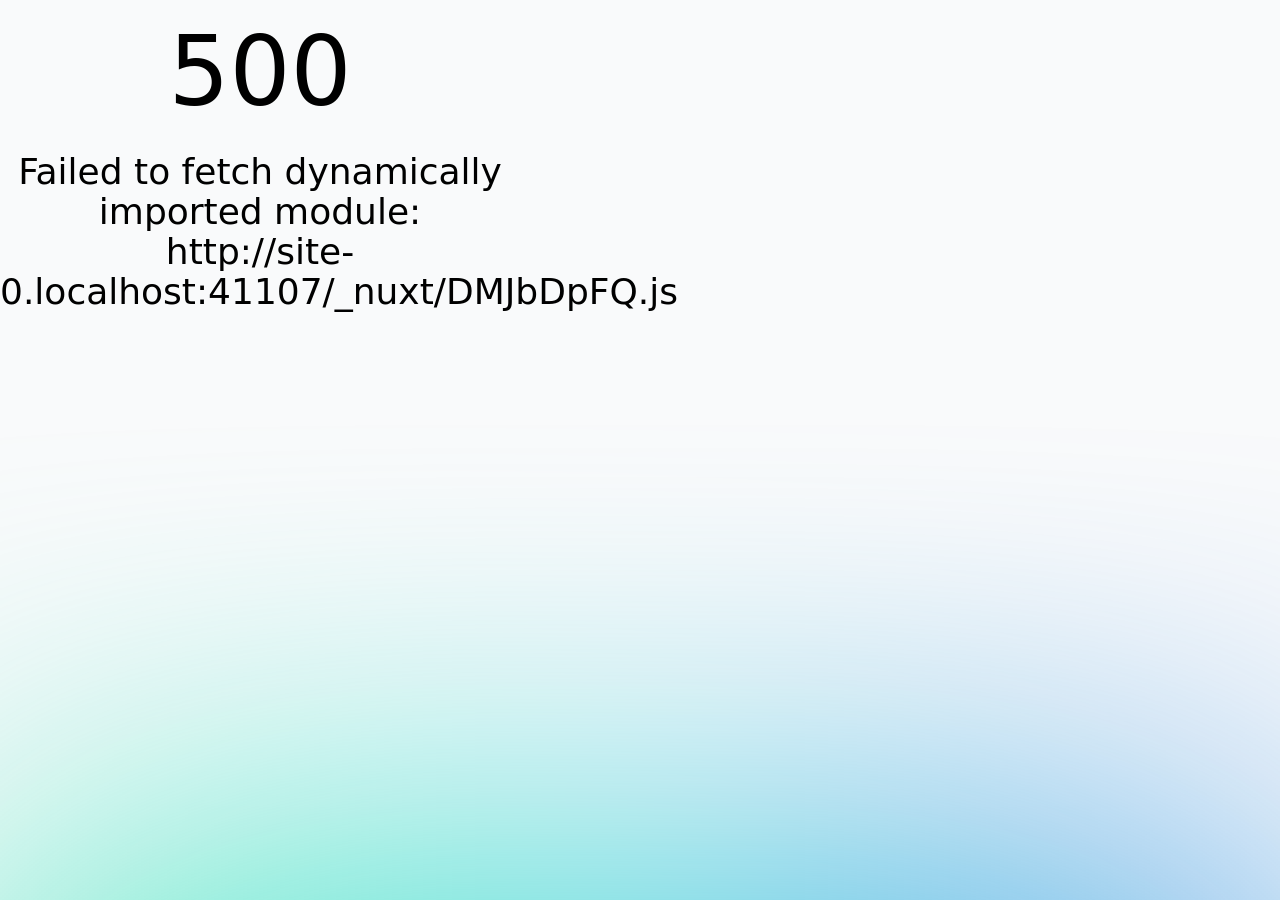
==== index.html @ 2e7990cb "Deploying to gh-pages from @ billao/nuxt-studio@3aae4e1930432f5d2bd9390d6d6e4062e404aed0 🚀" ====
<!DOCTYPE html><html  lang="en" data-capo=""><head><meta charset="utf-8">
<meta name="viewport" content="width=device-width, initial-scale=1">
<title>Content Wind</title>
<style>/*! tailwindcss v3.4.10 | MIT License | https://tailwindcss.com*/*,:after,:before{border:0 solid #e5e7eb;box-sizing:border-box}:after,:before{--tw-content:""}:host,html{line-height:1.5;-webkit-text-size-adjust:100%;font-family:ui-sans-serif,system-ui,sans-serif,Apple Color Emoji,Segoe UI Emoji,Segoe UI Symbol,Noto Color Emoji;font-feature-settings:normal;font-variation-settings:normal;tab-size:4;-webkit-tap-highlight-color:transparent}body{line-height:inherit;margin:0}hr{border-top-width:1px;color:inherit;height:0}abbr:where([title]){-webkit-text-decoration:underline dotted;text-decoration:underline dotted}h1,h2,h3,h4,h5,h6{font-size:inherit;font-weight:inherit}a{color:inherit;text-decoration:inherit}b,strong{font-weight:bolder}code,kbd,pre,samp{font-family:ui-monospace,SFMono-Regular,Menlo,Monaco,Consolas,Liberation Mono,Courier New,monospace;font-feature-settings:normal;font-size:1em;font-variation-settings:normal}small{font-size:80%}sub,sup{font-size:75%;line-height:0;position:relative;vertical-align:initial}sub{bottom:-.25em}sup{top:-.5em}table{border-collapse:collapse;border-color:inherit;text-indent:0}button,input,optgroup,select,textarea{color:inherit;font-family:inherit;font-feature-settings:inherit;font-size:100%;font-variation-settings:inherit;font-weight:inherit;letter-spacing:inherit;line-height:inherit;margin:0;padding:0}button,select{text-transform:none}button,input:where([type=button]),input:where([type=reset]),input:where([type=submit]){-webkit-appearance:button;background-color:initial;background-image:none}:-moz-focusring{outline:auto}:-moz-ui-invalid{box-shadow:none}progress{vertical-align:initial}::-webkit-inner-spin-button,::-webkit-outer-spin-button{height:auto}[type=search]{-webkit-appearance:textfield;outline-offset:-2px}::-webkit-search-decoration{-webkit-appearance:none}::-webkit-file-upload-button{-webkit-appearance:button;font:inherit}summary{display:list-item}blockquote,dd,dl,figure,h1,h2,h3,h4,h5,h6,hr,p,pre{margin:0}fieldset{margin:0}fieldset,legend{padding:0}menu,ol,ul{list-style:none;margin:0;padding:0}dialog{padding:0}textarea{resize:vertical}input::placeholder,textarea::placeholder{color:#9ca3af;opacity:1}[role=button],button{cursor:pointer}:disabled{cursor:default}audio,canvas,embed,iframe,img,object,svg,video{display:block;vertical-align:middle}img,video{height:auto;max-width:100%}[hidden]{display:none}*,::backdrop,:after,:before{--tw-border-spacing-x:0;--tw-border-spacing-y:0;--tw-translate-x:0;--tw-translate-y:0;--tw-rotate:0;--tw-skew-x:0;--tw-skew-y:0;--tw-scale-x:1;--tw-scale-y:1;--tw-pan-x: ;--tw-pan-y: ;--tw-pinch-zoom: ;--tw-scroll-snap-strictness:proximity;--tw-gradient-from-position: ;--tw-gradient-via-position: ;--tw-gradient-to-position: ;--tw-ordinal: ;--tw-slashed-zero: ;--tw-numeric-figure: ;--tw-numeric-spacing: ;--tw-numeric-fraction: ;--tw-ring-inset: ;--tw-ring-offset-width:0px;--tw-ring-offset-color:#fff;--tw-ring-color:#3b82f680;--tw-ring-offset-shadow:0 0 #0000;--tw-ring-shadow:0 0 #0000;--tw-shadow:0 0 #0000;--tw-shadow-colored:0 0 #0000;--tw-blur: ;--tw-brightness: ;--tw-contrast: ;--tw-grayscale: ;--tw-hue-rotate: ;--tw-invert: ;--tw-saturate: ;--tw-sepia: ;--tw-drop-shadow: ;--tw-backdrop-blur: ;--tw-backdrop-brightness: ;--tw-backdrop-contrast: ;--tw-backdrop-grayscale: ;--tw-backdrop-hue-rotate: ;--tw-backdrop-invert: ;--tw-backdrop-opacity: ;--tw-backdrop-saturate: ;--tw-backdrop-sepia: ;--tw-contain-size: ;--tw-contain-layout: ;--tw-contain-paint: ;--tw-contain-style: }.prose{color:var(--tw-prose-body);max-width:65ch}.prose :where(p):not(:where([class~=not-prose],[class~=not-prose] *)){margin-bottom:1.25em;margin-top:1.25em}.prose :where([class~=lead]):not(:where([class~=not-prose],[class~=not-prose] *)){color:var(--tw-prose-lead);font-size:1.25em;line-height:1.6;margin-bottom:1.2em;margin-top:1.2em}.prose :where(a):not(:where([class~=not-prose],[class~=not-prose] *)){color:var(--tw-prose-links);font-weight:500;text-decoration:underline}.prose :where(strong):not(:where([class~=not-prose],[class~=not-prose] *)){color:var(--tw-prose-bold);font-weight:600}.prose :where(a strong):not(:where([class~=not-prose],[class~=not-prose] *)){color:inherit}.prose :where(blockquote strong):not(:where([class~=not-prose],[class~=not-prose] *)){color:inherit}.prose :where(thead th strong):not(:where([class~=not-prose],[class~=not-prose] *)){color:inherit}.prose :where(ol):not(:where([class~=not-prose],[class~=not-prose] *)){list-style-type:decimal;margin-bottom:1.25em;margin-top:1.25em;padding-inline-start:1.625em}.prose :where(ol[type=A]):not(:where([class~=not-prose],[class~=not-prose] *)){list-style-type:upper-alpha}.prose :where(ol[type=a]):not(:where([class~=not-prose],[class~=not-prose] *)){list-style-type:lower-alpha}.prose :where(ol[type=A s]):not(:where([class~=not-prose],[class~=not-prose] *)){list-style-type:upper-alpha}.prose :where(ol[type=a s]):not(:where([class~=not-prose],[class~=not-prose] *)){list-style-type:lower-alpha}.prose :where(ol[type=I]):not(:where([class~=not-prose],[class~=not-prose] *)){list-style-type:upper-roman}.prose :where(ol[type=i]):not(:where([class~=not-prose],[class~=not-prose] *)){list-style-type:lower-roman}.prose :where(ol[type=I s]):not(:where([class~=not-prose],[class~=not-prose] *)){list-style-type:upper-roman}.prose :where(ol[type=i s]):not(:where([class~=not-prose],[class~=not-prose] *)){list-style-type:lower-roman}.prose :where(ol[type="1"]):not(:where([class~=not-prose],[class~=not-prose] *)){list-style-type:decimal}.prose :where(ul):not(:where([class~=not-prose],[class~=not-prose] *)){list-style-type:disc;margin-bottom:1.25em;margin-top:1.25em;padding-inline-start:1.625em}.prose :where(ol>li):not(:where([class~=not-prose],[class~=not-prose] *))::marker{color:var(--tw-prose-counters);font-weight:400}.prose :where(ul>li):not(:where([class~=not-prose],[class~=not-prose] *))::marker{color:var(--tw-prose-bullets)}.prose :where(dt):not(:where([class~=not-prose],[class~=not-prose] *)){color:var(--tw-prose-headings);font-weight:600;margin-top:1.25em}.prose :where(hr):not(:where([class~=not-prose],[class~=not-prose] *)){border-color:var(--tw-prose-hr);border-top-width:1px;margin-bottom:3em;margin-top:3em}.prose :where(blockquote):not(:where([class~=not-prose],[class~=not-prose] *)){border-inline-start-color:var(--tw-prose-quote-borders);border-inline-start-width:.25rem;color:var(--tw-prose-quotes);font-style:italic;font-weight:500;margin-bottom:1.6em;margin-top:1.6em;padding-inline-start:1em;quotes:"\201C""\201D""\2018""\2019"}.prose :where(blockquote p:first-of-type):not(:where([class~=not-prose],[class~=not-prose] *)):before{content:open-quote}.prose :where(blockquote p:last-of-type):not(:where([class~=not-prose],[class~=not-prose] *)):after{content:close-quote}.prose :where(h1):not(:where([class~=not-prose],[class~=not-prose] *)){color:var(--tw-prose-headings);font-size:2.25em;font-weight:800;line-height:1.1111111;margin-bottom:.8888889em;margin-top:0}.prose :where(h1 strong):not(:where([class~=not-prose],[class~=not-prose] *)){color:inherit;font-weight:900}.prose :where(h2):not(:where([class~=not-prose],[class~=not-prose] *)){color:var(--tw-prose-headings);font-size:1.5em;font-weight:700;line-height:1.3333333;margin-bottom:1em;margin-top:2em}.prose :where(h2 strong):not(:where([class~=not-prose],[class~=not-prose] *)){color:inherit;font-weight:800}.prose :where(h3):not(:where([class~=not-prose],[class~=not-prose] *)){color:var(--tw-prose-headings);font-size:1.25em;font-weight:600;line-height:1.6;margin-bottom:.6em;margin-top:1.6em}.prose :where(h3 strong):not(:where([class~=not-prose],[class~=not-prose] *)){color:inherit;font-weight:700}.prose :where(h4):not(:where([class~=not-prose],[class~=not-prose] *)){color:var(--tw-prose-headings);font-weight:600;line-height:1.5;margin-bottom:.5em;margin-top:1.5em}.prose :where(h4 strong):not(:where([class~=not-prose],[class~=not-prose] *)){color:inherit;font-weight:700}.prose :where(img):not(:where([class~=not-prose],[class~=not-prose] *)){margin-bottom:2em;margin-top:2em}.prose :where(picture):not(:where([class~=not-prose],[class~=not-prose] *)){display:block;margin-bottom:2em;margin-top:2em}.prose :where(video):not(:where([class~=not-prose],[class~=not-prose] *)){margin-bottom:2em;margin-top:2em}.prose :where(kbd):not(:where([class~=not-prose],[class~=not-prose] *)){border-radius:.3125rem;box-shadow:0 0 0 1px rgb(var(--tw-prose-kbd-shadows)/10%),0 3px 0 rgb(var(--tw-prose-kbd-shadows)/10%);color:var(--tw-prose-kbd);font-family:inherit;font-size:.875em;font-weight:500;padding-inline-end:.375em;padding-bottom:.1875em;padding-top:.1875em;padding-inline-start:.375em}.prose :where(code):not(:where([class~=not-prose],[class~=not-prose] *)){color:var(--tw-prose-code);font-size:.875em;font-weight:600}.prose :where(code):not(:where([class~=not-prose],[class~=not-prose] *)):before{content:"`"}.prose :where(code):not(:where([class~=not-prose],[class~=not-prose] *)):after{content:"`"}.prose :where(a code):not(:where([class~=not-prose],[class~=not-prose] *)){color:inherit}.prose :where(h1 code):not(:where([class~=not-prose],[class~=not-prose] *)){color:inherit}.prose :where(h2 code):not(:where([class~=not-prose],[class~=not-prose] *)){color:inherit;font-size:.875em}.prose :where(h3 code):not(:where([class~=not-prose],[class~=not-prose] *)){color:inherit;font-size:.9em}.prose :where(h4 code):not(:where([class~=not-prose],[class~=not-prose] *)){color:inherit}.prose :where(blockquote code):not(:where([class~=not-prose],[class~=not-prose] *)){color:inherit}.prose :where(thead th code):not(:where([class~=not-prose],[class~=not-prose] *)){color:inherit}.prose :where(pre):not(:where([class~=not-prose],[class~=not-prose] *)){background-color:var(--tw-prose-pre-bg);border-radius:.375rem;color:var(--tw-prose-pre-code);font-size:.875em;font-weight:400;line-height:1.7142857;margin-bottom:1.7142857em;margin-top:1.7142857em;overflow-x:auto;padding-inline-end:1.1428571em;padding-bottom:.8571429em;padding-top:.8571429em;padding-inline-start:1.1428571em}.prose :where(pre code):not(:where([class~=not-prose],[class~=not-prose] *)){background-color:initial;border-radius:0;border-width:0;color:inherit;font-family:inherit;font-size:inherit;font-weight:inherit;line-height:inherit;padding:0}.prose :where(pre code):not(:where([class~=not-prose],[class~=not-prose] *)):before{content:none}.prose :where(pre code):not(:where([class~=not-prose],[class~=not-prose] *)):after{content:none}.prose :where(table):not(:where([class~=not-prose],[class~=not-prose] *)){font-size:.875em;line-height:1.7142857;margin-bottom:2em;margin-top:2em;table-layout:auto;width:100%}.prose :where(thead):not(:where([class~=not-prose],[class~=not-prose] *)){border-bottom-color:var(--tw-prose-th-borders);border-bottom-width:1px}.prose :where(thead th):not(:where([class~=not-prose],[class~=not-prose] *)){color:var(--tw-prose-headings);font-weight:600;padding-inline-end:.5714286em;padding-bottom:.5714286em;padding-inline-start:.5714286em;vertical-align:bottom}.prose :where(tbody tr):not(:where([class~=not-prose],[class~=not-prose] *)){border-bottom-color:var(--tw-prose-td-borders);border-bottom-width:1px}.prose :where(tbody tr:last-child):not(:where([class~=not-prose],[class~=not-prose] *)){border-bottom-width:0}.prose :where(tbody td):not(:where([class~=not-prose],[class~=not-prose] *)){vertical-align:initial}.prose :where(tfoot):not(:where([class~=not-prose],[class~=not-prose] *)){border-top-color:var(--tw-prose-th-borders);border-top-width:1px}.prose :where(tfoot td):not(:where([class~=not-prose],[class~=not-prose] *)){vertical-align:top}.prose :where(th,td):not(:where([class~=not-prose],[class~=not-prose] *)){text-align:start}.prose :where(figure>*):not(:where([class~=not-prose],[class~=not-prose] *)){margin-bottom:0;margin-top:0}.prose :where(figcaption):not(:where([class~=not-prose],[class~=not-prose] *)){color:var(--tw-prose-captions);font-size:.875em;line-height:1.4285714;margin-top:.8571429em}.prose{--tw-prose-body:#374151;--tw-prose-headings:#111827;--tw-prose-lead:#4b5563;--tw-prose-links:#111827;--tw-prose-bold:#111827;--tw-prose-counters:#6b7280;--tw-prose-bullets:#d1d5db;--tw-prose-hr:#e5e7eb;--tw-prose-quotes:#111827;--tw-prose-quote-borders:#e5e7eb;--tw-prose-captions:#6b7280;--tw-prose-kbd:#111827;--tw-prose-kbd-shadows:17 24 39;--tw-prose-code:#111827;--tw-prose-pre-code:#e5e7eb;--tw-prose-pre-bg:#1f2937;--tw-prose-th-borders:#d1d5db;--tw-prose-td-borders:#e5e7eb;--tw-prose-invert-body:#d1d5db;--tw-prose-invert-headings:#fff;--tw-prose-invert-lead:#9ca3af;--tw-prose-invert-links:#fff;--tw-prose-invert-bold:#fff;--tw-prose-invert-counters:#9ca3af;--tw-prose-invert-bullets:#4b5563;--tw-prose-invert-hr:#374151;--tw-prose-invert-quotes:#f3f4f6;--tw-prose-invert-quote-borders:#374151;--tw-prose-invert-captions:#9ca3af;--tw-prose-invert-kbd:#fff;--tw-prose-invert-kbd-shadows:255 255 255;--tw-prose-invert-code:#fff;--tw-prose-invert-pre-code:#d1d5db;--tw-prose-invert-pre-bg:#00000080;--tw-prose-invert-th-borders:#4b5563;--tw-prose-invert-td-borders:#374151;font-size:1rem;line-height:1.75}.prose :where(picture>img):not(:where([class~=not-prose],[class~=not-prose] *)){margin-bottom:0;margin-top:0}.prose :where(li):not(:where([class~=not-prose],[class~=not-prose] *)){margin-bottom:.5em;margin-top:.5em}.prose :where(ol>li):not(:where([class~=not-prose],[class~=not-prose] *)){padding-inline-start:.375em}.prose :where(ul>li):not(:where([class~=not-prose],[class~=not-prose] *)){padding-inline-start:.375em}.prose :where(.prose>ul>li p):not(:where([class~=not-prose],[class~=not-prose] *)){margin-bottom:.75em;margin-top:.75em}.prose :where(.prose>ul>li>p:first-child):not(:where([class~=not-prose],[class~=not-prose] *)){margin-top:1.25em}.prose :where(.prose>ul>li>p:last-child):not(:where([class~=not-prose],[class~=not-prose] *)){margin-bottom:1.25em}.prose :where(.prose>ol>li>p:first-child):not(:where([class~=not-prose],[class~=not-prose] *)){margin-top:1.25em}.prose :where(.prose>ol>li>p:last-child):not(:where([class~=not-prose],[class~=not-prose] *)){margin-bottom:1.25em}.prose :where(ul ul,ul ol,ol ul,ol ol):not(:where([class~=not-prose],[class~=not-prose] *)){margin-bottom:.75em;margin-top:.75em}.prose :where(dl):not(:where([class~=not-prose],[class~=not-prose] *)){margin-bottom:1.25em;margin-top:1.25em}.prose :where(dd):not(:where([class~=not-prose],[class~=not-prose] *)){margin-top:.5em;padding-inline-start:1.625em}.prose :where(hr+*):not(:where([class~=not-prose],[class~=not-prose] *)){margin-top:0}.prose :where(h2+*):not(:where([class~=not-prose],[class~=not-prose] *)){margin-top:0}.prose :where(h3+*):not(:where([class~=not-prose],[class~=not-prose] *)){margin-top:0}.prose :where(h4+*):not(:where([class~=not-prose],[class~=not-prose] *)){margin-top:0}.prose :where(thead th:first-child):not(:where([class~=not-prose],[class~=not-prose] *)){padding-inline-start:0}.prose :where(thead th:last-child):not(:where([class~=not-prose],[class~=not-prose] *)){padding-inline-end:0}.prose :where(tbody td,tfoot td):not(:where([class~=not-prose],[class~=not-prose] *)){padding-inline-end:.5714286em;padding-bottom:.5714286em;padding-top:.5714286em;padding-inline-start:.5714286em}.prose :where(tbody td:first-child,tfoot td:first-child):not(:where([class~=not-prose],[class~=not-prose] *)){padding-inline-start:0}.prose :where(tbody td:last-child,tfoot td:last-child):not(:where([class~=not-prose],[class~=not-prose] *)){padding-inline-end:0}.prose :where(figure):not(:where([class~=not-prose],[class~=not-prose] *)){margin-bottom:2em;margin-top:2em}.prose :where(.prose>:first-child):not(:where([class~=not-prose],[class~=not-prose] *)){margin-top:0}.prose :where(.prose>:last-child):not(:where([class~=not-prose],[class~=not-prose] *)){margin-bottom:0}.sr-only{height:1px;margin:-1px;overflow:hidden;padding:0;position:absolute;width:1px;clip:rect(0,0,0,0);border-width:0;white-space:nowrap}.static{position:static}.m-auto{margin:auto}.mx-auto{margin-left:auto;margin-right:auto}.mr-6{margin-right:1.5rem}.block{display:block}.inline-block{display:inline-block}.flex{display:flex}.inline-flex{display:inline-flex}.h-4{height:1rem}.h-5{height:1.25rem}.w-4{width:1rem}.w-5{width:1.25rem}.max-w-2xl{max-width:42rem}.max-w-full{max-width:100%}.max-w-none{max-width:none}.items-center{align-items:center}.justify-between{justify-content:space-between}.gap-1{gap:.25rem}.space-x-3>:not([hidden])~:not([hidden]){--tw-space-x-reverse:0;margin-left:calc(.75rem*(1 - var(--tw-space-x-reverse)));margin-right:calc(.75rem*var(--tw-space-x-reverse))}.overflow-x-auto{overflow-x:auto}.rounded{border-radius:.25rem}.bg-gray-50{--tw-bg-opacity:1;background-color:rgb(249 250 251/var(--tw-bg-opacity))}.bg-gray-800{--tw-bg-opacity:1;background-color:rgb(31 41 55/var(--tw-bg-opacity))}.bg-white{--tw-bg-opacity:1;background-color:rgb(255 255 255/var(--tw-bg-opacity))}.px-3{padding-left:.75rem;padding-right:.75rem}.px-4{padding-left:1rem;padding-right:1rem}.py-1{padding-bottom:.25rem;padding-top:.25rem}.py-10{padding-bottom:2.5rem;padding-top:2.5rem}.py-4{padding-bottom:1rem;padding-top:1rem}.text-2xl{font-size:1.5rem;line-height:2rem}.font-bold{font-weight:700}.text-black{--tw-text-opacity:1;color:rgb(0 0 0/var(--tw-text-opacity))}.text-gray-500{--tw-text-opacity:1;color:rgb(107 114 128/var(--tw-text-opacity))}.text-gray-700{--tw-text-opacity:1;color:rgb(55 65 81/var(--tw-text-opacity))}.text-white{--tw-text-opacity:1;color:rgb(255 255 255/var(--tw-text-opacity))}.no-underline{text-decoration-line:none}.ring-1{--tw-ring-offset-shadow:var(--tw-ring-inset) 0 0 0 var(--tw-ring-offset-width) var(--tw-ring-offset-color);--tw-ring-shadow:var(--tw-ring-inset) 0 0 0 calc(1px + var(--tw-ring-offset-width)) var(--tw-ring-color);box-shadow:var(--tw-ring-offset-shadow),var(--tw-ring-shadow),var(--tw-shadow,0 0 #0000)}.ring-gray-200{--tw-ring-opacity:1;--tw-ring-color:rgb(229 231 235/var(--tw-ring-opacity))}.transition{transition-duration:.15s;transition-property:color,background-color,border-color,text-decoration-color,fill,stroke,opacity,box-shadow,transform,filter,-webkit-backdrop-filter;transition-property:color,background-color,border-color,text-decoration-color,fill,stroke,opacity,box-shadow,transform,filter,backdrop-filter;transition-property:color,background-color,border-color,text-decoration-color,fill,stroke,opacity,box-shadow,transform,filter,backdrop-filter,-webkit-backdrop-filter;transition-timing-function:cubic-bezier(.4,0,.2,1)}.dark\:prose-invert:is(.dark *){--tw-prose-body:var(--tw-prose-invert-body);--tw-prose-headings:var(--tw-prose-invert-headings);--tw-prose-lead:var(--tw-prose-invert-lead);--tw-prose-links:var(--tw-prose-invert-links);--tw-prose-bold:var(--tw-prose-invert-bold);--tw-prose-counters:var(--tw-prose-invert-counters);--tw-prose-bullets:var(--tw-prose-invert-bullets);--tw-prose-hr:var(--tw-prose-invert-hr);--tw-prose-quotes:var(--tw-prose-invert-quotes);--tw-prose-quote-borders:var(--tw-prose-invert-quote-borders);--tw-prose-captions:var(--tw-prose-invert-captions);--tw-prose-kbd:var(--tw-prose-invert-kbd);--tw-prose-kbd-shadows:var(--tw-prose-invert-kbd-shadows);--tw-prose-code:var(--tw-prose-invert-code);--tw-prose-pre-code:var(--tw-prose-invert-pre-code);--tw-prose-pre-bg:var(--tw-prose-invert-pre-bg);--tw-prose-th-borders:var(--tw-prose-invert-th-borders);--tw-prose-td-borders:var(--tw-prose-invert-td-borders)}.hover\:text-gray-700:hover{--tw-text-opacity:1;color:rgb(55 65 81/var(--tw-text-opacity))}.prose-a\:border-b :is(:where(a):not(:where([class~=not-prose],[class~=not-prose] *))){border-bottom-width:1px}.prose-a\:border-dashed :is(:where(a):not(:where([class~=not-prose],[class~=not-prose] *))){border-style:dashed}.prose-a\:font-normal :is(:where(a):not(:where([class~=not-prose],[class~=not-prose] *))){font-weight:400}.prose-a\:no-underline :is(:where(a):not(:where([class~=not-prose],[class~=not-prose] *))){text-decoration-line:none}.hover\:prose-a\:border-solid :is(:where(a):not(:where([class~=not-prose],[class~=not-prose] *))):hover{border-style:solid}.hover\:prose-a\:border-primary-400 :is(:where(a):not(:where([class~=not-prose],[class~=not-prose] *))):hover{--tw-border-opacity:1;border-color:rgb(52 211 153/var(--tw-border-opacity))}.hover\:prose-a\:text-primary-400 :is(:where(a):not(:where([class~=not-prose],[class~=not-prose] *))):hover{--tw-text-opacity:1;color:rgb(52 211 153/var(--tw-text-opacity))}.prose-pre\:bg-gray-100 :is(:where(pre):not(:where([class~=not-prose],[class~=not-prose] *))){--tw-bg-opacity:1;background-color:rgb(243 244 246/var(--tw-bg-opacity))}.dark\:bg-gray-200:is(.dark *){--tw-bg-opacity:1;background-color:rgb(229 231 235/var(--tw-bg-opacity))}.dark\:bg-gray-800:is(.dark *){--tw-bg-opacity:1;background-color:rgb(31 41 55/var(--tw-bg-opacity))}.dark\:bg-gray-900:is(.dark *){--tw-bg-opacity:1;background-color:rgb(17 24 39/var(--tw-bg-opacity))}.dark\:text-gray-100:is(.dark *){--tw-text-opacity:1;color:rgb(243 244 246/var(--tw-text-opacity))}.dark\:text-gray-200:is(.dark *){--tw-text-opacity:1;color:rgb(229 231 235/var(--tw-text-opacity))}.dark\:text-gray-300:is(.dark *){--tw-text-opacity:1;color:rgb(209 213 219/var(--tw-text-opacity))}.dark\:text-gray-950:is(.dark *){--tw-text-opacity:1;color:rgb(3 7 18/var(--tw-text-opacity))}.dark\:ring-gray-700:is(.dark *){--tw-ring-opacity:1;--tw-ring-color:rgb(55 65 81/var(--tw-ring-opacity))}.dark\:hover\:text-gray-300:hover:is(.dark *){--tw-text-opacity:1;color:rgb(209 213 219/var(--tw-text-opacity))}.dark\:prose-pre\:bg-gray-900 :is(:where(pre):not(:where([class~=not-prose],[class~=not-prose] *))):is(.dark *){--tw-bg-opacity:1;background-color:rgb(17 24 39/var(--tw-bg-opacity))}@media (min-width:640px){.sm\:rounded{border-radius:.25rem}.sm\:rounded-lg{border-radius:.5rem}.sm\:px-8{padding-left:2rem;padding-right:2rem}.sm\:pb-10{padding-bottom:2.5rem}.sm\:pt-6{padding-top:1.5rem}.sm\:shadow{--tw-shadow:0 1px 3px 0 #0000001a,0 1px 2px -1px #0000001a;--tw-shadow-colored:0 1px 3px 0 var(--tw-shadow-color),0 1px 2px -1px var(--tw-shadow-color);box-shadow:var(--tw-ring-offset-shadow,0 0 #0000),var(--tw-ring-shadow,0 0 #0000),var(--tw-shadow)}}</style>
<style>.icon[data-v-640ca2ec]{display:inline-block;vertical-align:middle}</style>
<style>body{--tw-bg-opacity:1;background-color:rgb(249 250 251/var(--tw-bg-opacity));--tw-text-opacity:1;color:rgb(0 0 0/var(--tw-text-opacity))}body:is(.dark *){--tw-bg-opacity:1;background-color:rgb(17 24 39/var(--tw-bg-opacity));--tw-text-opacity:1;color:rgb(255 255 255/var(--tw-text-opacity))}</style>
<style>pre code .line{display:block;min-height:1rem}</style>
<link rel="stylesheet" href="/_nuxt/entry.CQtcrKN_.css">
<link rel="stylesheet" href="/_nuxt/ProsePre.CchFRBtv.css">
<link rel="preload" as="fetch" crossorigin="anonymous" href="/_payload.json?3486d1af-ca3d-493b-b1d5-8b9d25e188df">
<link rel="modulepreload" as="script" crossorigin href="/_nuxt/CEAhN4cn.js">
<link rel="modulepreload" as="script" crossorigin href="/_nuxt/DMJbDpFQ.js">
<link rel="modulepreload" as="script" crossorigin href="/_nuxt/B_IdBe-3.js">
<link rel="modulepreload" as="script" crossorigin href="/_nuxt/BbboETmp.js">
<link rel="modulepreload" as="script" crossorigin href="/_nuxt/C1FoqeEU.js">
<link rel="modulepreload" as="script" crossorigin href="/_nuxt/Dnd51l0P.js">
<link rel="modulepreload" as="script" crossorigin href="/_nuxt/xIEiW5nU.js">
<link rel="modulepreload" as="script" crossorigin href="/_nuxt/CXZE67yU.js">
<link rel="modulepreload" as="script" crossorigin href="/_nuxt/BTpW5Hgl.js">
<link rel="modulepreload" as="script" crossorigin href="/_nuxt/BgmFsOLm.js">
<link rel="modulepreload" as="script" crossorigin href="/_nuxt/Dxms4LoF.js">
<link rel="modulepreload" as="script" crossorigin href="/_nuxt/Chioz2WX.js">
<link rel="modulepreload" as="script" crossorigin href="/_nuxt/DSah1e7V.js">
<link rel="modulepreload" as="script" crossorigin href="/_nuxt/DQQY1P0z.js">
<link rel="modulepreload" as="script" crossorigin href="/_nuxt/PhUutbcM.js">
<link rel="modulepreload" as="script" crossorigin href="/_nuxt/B6hobONa.js">
<link rel="modulepreload" as="script" crossorigin href="/_nuxt/DalwcO5W.js">
<link rel="modulepreload" as="script" crossorigin href="/_nuxt/BpsMWSBR.js">
<link rel="modulepreload" as="script" crossorigin href="/_nuxt/D9cUg5dQ.js">
<link rel="modulepreload" as="script" crossorigin href="/_nuxt/BKIetBC6.js">
<link rel="modulepreload" as="script" crossorigin href="/_nuxt/B7CFb8J2.js">
<link rel="modulepreload" as="script" crossorigin href="/_nuxt/xNlwSv1-.js">
<link rel="modulepreload" as="script" crossorigin href="/_nuxt/CZNnIZ0e.js">
<link rel="modulepreload" as="script" crossorigin href="/_nuxt/C1YM8DUv.js">
<link rel="modulepreload" as="script" crossorigin href="/_nuxt/Cz_5W4QH.js">
<link rel="modulepreload" as="script" crossorigin href="/_nuxt/B3g84MeZ.js">
<link rel="prefetch" as="script" crossorigin href="/_nuxt/FPvawQS9.js">
<link rel="prefetch" as="script" crossorigin href="/_nuxt/Ba_3387d.js">
<link rel="prefetch" as="style" href="/_nuxt/useStudio.J_53pp2n.css">
<link rel="prefetch" as="script" crossorigin href="/_nuxt/Dar2RBtw.js">
<link rel="prefetch" as="script" crossorigin href="/_nuxt/DygMPEb7.js">
<link rel="prefetch" as="script" crossorigin href="/_nuxt/D5IrvkNC.js">
<meta content="/cover.jpg" property="og:image">
<meta name="twitter:card" content="summary_large_image">
<meta property="og:title" content="Content Wind">
<meta name="description" content="A lightweight Nuxt theme to build a Markdown driven website, based on Nuxt Content, TailwindCSS and Iconify ✨">
<meta property="og:description" content="A lightweight Nuxt theme to build a Markdown driven website, based on Nuxt Content, TailwindCSS and Iconify ✨">
<script type="module" src="/_nuxt/CEAhN4cn.js" crossorigin></script><script>"use strict";(()=>{const a=window,e=document.documentElement,c=window.localStorage,d=["dark","light"],n=c&&c.getItem&&c.getItem("nuxt-color-mode")||"system";let l=n==="system"?f():n;const i=e.getAttribute("data-color-mode-forced");i&&(l=i),r(l),a["__NUXT_COLOR_MODE__"]={preference:n,value:l,getColorScheme:f,addColorScheme:r,removeColorScheme:u};function r(o){const t=""+o+"",s="";e.classList?e.classList.add(t):e.className+=" "+t,s&&e.setAttribute("data-"+s,o)}function u(o){const t=""+o+"",s="";e.classList?e.classList.remove(t):e.className=e.className.replace(new RegExp(t,"g"),""),s&&e.removeAttribute("data-"+s)}function m(o){return a.matchMedia("(prefers-color-scheme"+o+")")}function f(){if(a.matchMedia&&m("").media!=="not all"){for(const o of d)if(m(":"+o).matches)return o}return"light"}})();</script></head><body><div id="__nuxt"><div class="sm:pt-6 sm:pb-10"><!----><!----><!----><div class="nuxt-loading-indicator" style="position:fixed;top:0;right:0;left:0;pointer-events:none;width:auto;height:3px;opacity:0;background:repeating-linear-gradient(to right,#00dc82 0%,#34cdfe 50%,#0047e1 100%);background-size:Infinity% auto;transform:scaleX(0%);transform-origin:left;transition:transform 0.1s, height 0.4s, opacity 0.4s;z-index:999999;"></div><div class="flex justify-between max-w-2xl px-4 py-4 mx-auto sm:px-8"><div class="text-gray-700 dark:text-gray-200"><!--[--><a aria-current="page" href="/" class="font-bold router-link-exact-active mr-6">Home</a><a href="/about" class="mr-6">About</a><a href="/test" class="mr-6">Test page</a><a href="/hero" class="mr-6">Hero page</a><!--]--></div><div class="space-x-3 transition text-gray-500"><a href="https://twitter.com/Atinux" title="Twitter" class="dark:text-gray-100 hover:text-gray-700 dark:hover:text-gray-300"><svg xmlns="http://www.w3.org/2000/svg" xmlns:xlink="http://www.w3.org/1999/xlink" aria-hidden="true" role="img" class="icon w-5 h-5" style="" width="1em" height="1em" viewBox="0 0 512 512" data-v-640ca2ec><path fill="currentColor" d="M459.37 151.716c.325 4.548.325 9.097.325 13.645c0 138.72-105.583 298.558-298.558 298.558c-59.452 0-114.68-17.219-161.137-47.106c8.447.974 16.568 1.299 25.34 1.299c49.055 0 94.213-16.568 130.274-44.832c-46.132-.975-84.792-31.188-98.112-72.772c6.498.974 12.995 1.624 19.818 1.624c9.421 0 18.843-1.3 27.614-3.573c-48.081-9.747-84.143-51.98-84.143-102.985v-1.299c13.969 7.797 30.214 12.67 47.431 13.319c-28.264-18.843-46.781-51.005-46.781-87.391c0-19.492 5.197-37.36 14.294-52.954c51.655 63.675 129.3 105.258 216.365 109.807c-1.624-7.797-2.599-15.918-2.599-24.04c0-57.828 46.782-104.934 104.934-104.934c30.213 0 57.502 12.67 76.67 33.137c23.715-4.548 46.456-13.32 66.599-25.34c-7.798 24.366-24.366 44.833-46.132 57.827c21.117-2.273 41.584-8.122 60.426-16.243c-14.292 20.791-32.161 39.308-52.628 54.253"/></svg></a><a href="https://github.com/Atinux/content-wind" title="GitHub" class="dark:text-gray-100 hover:text-gray-700 dark:hover:text-gray-300"><svg xmlns="http://www.w3.org/2000/svg" xmlns:xlink="http://www.w3.org/1999/xlink" aria-hidden="true" role="img" class="icon w-5 h-5" style="" width="1em" height="1em" viewBox="0 0 496 512" data-v-640ca2ec><path fill="currentColor" d="M165.9 397.4c0 2-2.3 3.6-5.2 3.6c-3.3.3-5.6-1.3-5.6-3.6c0-2 2.3-3.6 5.2-3.6c3-.3 5.6 1.3 5.6 3.6m-31.1-4.5c-.7 2 1.3 4.3 4.3 4.9c2.6 1 5.6 0 6.2-2s-1.3-4.3-4.3-5.2c-2.6-.7-5.5.3-6.2 2.3m44.2-1.7c-2.9.7-4.9 2.6-4.6 4.9c.3 2 2.9 3.3 5.9 2.6c2.9-.7 4.9-2.6 4.6-4.6c-.3-1.9-3-3.2-5.9-2.9M244.8 8C106.1 8 0 113.3 0 252c0 110.9 69.8 205.8 169.5 239.2c12.8 2.3 17.3-5.6 17.3-12.1c0-6.2-.3-40.4-.3-61.4c0 0-70 15-84.7-29.8c0 0-11.4-29.1-27.8-36.6c0 0-22.9-15.7 1.6-15.4c0 0 24.9 2 38.6 25.8c21.9 38.6 58.6 27.5 72.9 20.9c2.3-16 8.8-27.1 16-33.7c-55.9-6.2-112.3-14.3-112.3-110.5c0-27.5 7.6-41.3 23.6-58.9c-2.6-6.5-11.1-33.3 2.6-67.9c20.9-6.5 69 27 69 27c20-5.6 41.5-8.5 62.8-8.5s42.8 2.9 62.8 8.5c0 0 48.1-33.6 69-27c13.7 34.7 5.2 61.4 2.6 67.9c16 17.7 25.8 31.5 25.8 58.9c0 96.5-58.9 104.2-114.8 110.5c9.2 7.9 17 22.9 17 46.4c0 33.7-.3 75.4-.3 83.6c0 6.5 4.6 14.4 17.3 12.1C428.2 457.8 496 362.9 496 252C496 113.3 383.5 8 244.8 8M97.2 352.9c-1.3 1-1 3.3.7 5.2c1.6 1.6 3.9 2.3 5.2 1c1.3-1 1-3.3-.7-5.2c-1.6-1.6-3.9-2.3-5.2-1m-10.8-8.1c-.7 1.3.3 2.9 2.3 3.9c1.6 1 3.6.7 4.3-.7c.7-1.3-.3-2.9-2.3-3.9c-2-.6-3.6-.3-4.3.7m32.4 35.6c-1.6 1.3-1 4.3 1.3 6.2c2.3 2.3 5.2 2.6 6.5 1c1.3-1.3.7-4.3-1.3-6.2c-2.2-2.3-5.2-2.6-6.5-1m-11.4-14.7c-1.6 1-1.6 3.6 0 5.9s4.3 3.3 5.6 2.3c1.6-1.3 1.6-3.9 0-6.2c-1.4-2.3-4-3.3-5.6-2"/></svg></a><a href="https://elk.zone/@atinux@webtoo.ls" title="Mastodon" class="dark:text-gray-100 hover:text-gray-700 dark:hover:text-gray-300"><svg xmlns="http://www.w3.org/2000/svg" xmlns:xlink="http://www.w3.org/1999/xlink" aria-hidden="true" role="img" class="icon w-5 h-5" style="" width="1em" height="1em" viewBox="0 0 448 512" data-v-640ca2ec><path fill="currentColor" d="M433 179.11c0-97.2-63.71-125.7-63.71-125.7c-62.52-28.7-228.56-28.4-290.48 0c0 0-63.72 28.5-63.72 125.7c0 115.7-6.6 259.4 105.63 289.1c40.51 10.7 75.32 13 103.33 11.4c50.81-2.8 79.32-18.1 79.32-18.1l-1.7-36.9s-36.31 11.4-77.12 10.1c-40.41-1.4-83-4.4-89.63-54a102.5 102.5 0 0 1-.9-13.9c85.63 20.9 158.65 9.1 178.75 6.7c56.12-6.7 105-41.3 111.23-72.9c9.8-49.8 9-121.5 9-121.5m-75.12 125.2h-46.63v-114.2c0-49.7-64-51.6-64 6.9v62.5h-46.33V197c0-58.5-64-56.6-64-6.9v114.2H90.19c0-122.1-5.2-147.9 18.41-175c25.9-28.9 79.82-30.8 103.83 6.1l11.6 19.5l11.6-19.5c24.11-37.1 78.12-34.8 103.83-6.1c23.71 27.3 18.4 53 18.4 175z"/></svg></a><button aria-label="Color Mode" class="inline-block w-5 dark:text-gray-100 hover:text-gray-700 dark:hover:text-gray-300"><span>...</span></button></div></div><!--[--><div class="document-driven-page"><div class="max-w-2xl px-4 py-10 m-auto bg-white sm:px-8 sm:shadow dark:bg-gray-800 ring-1 ring-gray-200 dark:ring-gray-700 sm:rounded-lg"><main class="max-w-none prose dark:prose-invert prose-pre:bg-gray-100 dark:prose-pre:bg-gray-900 hover:prose-a:text-primary-400 prose-a:font-normal prose-a:no-underline prose-a:border-dashed prose-a:border-b hover:prose-a:border-solid hover:prose-a:border-primary-400"><!--[--><div><h1 id="content-wind"><!--[-->Content Wind<!--]--></h1><p><!--[-->A lightweight Nuxt theme to build a Markdown driven website, based on <a href="https://content.nuxt.com" rel="nofollow"><!--[-->Nuxt Content<!--]--></a>, <a href="https://tailwindcss.com" rel="nofollow"><!--[-->TailwindCSS<!--]--></a> and <a href="https://iconify.design" rel="nofollow"><!--[-->Iconify<!--]--></a> ✨<!--]--></p><h2 id="features"><a href="#features"><!--[-->Features<!--]--></a></h2><ul><!--[--><li><!--[-->Write pages in Markdown<!--]--></li><li><!--[-->Use <a href="https://nuxt.com/docs/guide/directory-structure/layouts" rel="nofollow"><!--[-->layouts<!--]--></a> in Markdown pages<!--]--></li><li><!--[-->Enjoy meta tag generation<!--]--></li><li><!--[-->Generated navigation from pages<!--]--></li><li><!--[-->Leverage TailwindCSS Typography<!--]--></li><li><!--[-->Switch between light &amp; dark mode<!--]--></li><li><!--[-->Access 100,000 icons from 100+ icon sets<!--]--></li><li><!--[-->Highlight code blocks with <a href="https://shiki.matsu.io" rel="nofollow"><!--[-->Shiki<!--]--></a><!--]--></li><li><!--[-->Create Vue components and use them in Markdown<!--]--></li><li><!--[-->Deploy on any Node or Static hosting: GH Pages, Vercel, Netlify, Heroku, etc.<!--]--></li><li><!--[-->Live edit on <a href="https://nuxt.studio" rel="nofollow"><!--[-->Nuxt Studio<!--]--></a><!--]--></li><!--]--></ul><h2 id="setup"><a href="#setup"><!--[-->Setup<!--]--></a></h2><span class="not-prose"><a href="https://stackblitz.com/github/Atinux/content-wind/tree/main/.demo?file=content%2F1.index.md" rel="noopener noreferrer" class="inline-flex items-center gap-1 text-white bg-gray-800 dark:bg-gray-200 dark:text-gray-950 px-3 py-1 rounded no-underline"><svg xmlns="http://www.w3.org/2000/svg" xmlns:xlink="http://www.w3.org/1999/xlink" aria-hidden="true" role="img" class="icon w-4 h-4" style="" width="1em" height="1em" viewBox="0 0 24 24" data-v-640ca2ec><path fill="currentColor" d="M10.797 14.182H3.635L16.728 0l-3.525 9.818h7.162L7.272 24l3.524-9.818Z"/></svg><!--[-->Play online on Stackblitz<!--]--></a></span><p><!--[-->Open a terminal and run the following command:<!--]--></p><!--[--><pre class="language-bash shiki shiki-themes github-dark github-light" style=""><!--[--><code><span class="line" line="1"><span style="--shiki-dark:#B392F0;--shiki-default:#6F42C1">npx</span><span style="--shiki-dark:#9ECBFF;--shiki-default:#032F62"> nuxi</span><span style="--shiki-dark:#9ECBFF;--shiki-default:#032F62"> init</span><span style="--shiki-dark:#79B8FF;--shiki-default:#005CC5"> -t</span><span style="--shiki-dark:#9ECBFF;--shiki-default:#032F62"> themes/content-wind</span><span style="--shiki-dark:#9ECBFF;--shiki-default:#032F62"> my-website
</span></span></code><!--]--></pre><!--]--><p><!--[-->Follow the instructions in the terminal and you are ready to go 🚀<!--]--></p><h2 id="usage"><a href="#usage"><!--[-->Usage<!--]--></a></h2><p><!--[-->This template has some built-in features to make it as easy as possible to create a content-driven website.<!--]--></p><h3 id="pages"><a href="#pages"><!--[-->Pages<!--]--></a></h3><p><!--[-->Create your Markdown pages in the <code class=""><!--[-->content/<!--]--></code> directory:<!--]--></p><!--[--><pre class="language-md shiki shiki-themes github-dark github-light" style=""><!--[--><code><span class="line" line="1"><span style="--shiki-dark:#79B8FF;--shiki-default:#005CC5;--shiki-dark-font-weight:bold;--shiki-default-font-weight:bold"># My title
</span></span><span class="line" line="2"><span emptylineplaceholder="true">
</span></span><span class="line" line="3"><span style="--shiki-dark:#E1E4E8;--shiki-default:#24292E">This first paragraph will be treated as the page meta description.
</span></span></code><!--]--></pre><!--]--><p><!--[-->You can overwrite meta tags by using front-matter:<!--]--></p><!--[--><pre class="language-md shiki shiki-themes github-dark github-light" style=""><!--[--><code><span class="line" line="1"><span style="--shiki-dark:#79B8FF;--shiki-default:#005CC5;--shiki-dark-font-weight:bold;--shiki-default-font-weight:bold">---
</span></span><span class="line" line="2"><span style="--shiki-dark:#E1E4E8;--shiki-default:#24292E">title: &#39;Custom title&#39;
</span></span><span class="line" line="3"><span style="--shiki-dark:#E1E4E8;--shiki-default:#24292E">description: &#39;Custom meta description&#39;
</span></span><span class="line" line="4"><span style="--shiki-dark:#E1E4E8;--shiki-default:#24292E">image: &#39;Custom image injected as </span><span style="--shiki-dark:#79B8FF;--shiki-default:#005CC5">`og:image`</span><span style="--shiki-dark:#E1E4E8;--shiki-default:#24292E">&#39;
</span></span><span class="line" line="5"><span style="--shiki-dark:#79B8FF;--shiki-default:#005CC5;--shiki-dark-font-weight:bold;--shiki-default-font-weight:bold">---
</span></span><span class="line" line="6"><span emptylineplaceholder="true">
</span></span><span class="line" line="7"><span style="--shiki-dark:#79B8FF;--shiki-default:#005CC5;--shiki-dark-font-weight:bold;--shiki-default-font-weight:bold"># My title
</span></span><span class="line" line="8"><span emptylineplaceholder="true">
</span></span><span class="line" line="9"><span style="--shiki-dark:#E1E4E8;--shiki-default:#24292E">This first paragraph will be treated as the page meta description.
</span></span></code><!--]--></pre><!--]--><p><!--[-->This is done thanks to Nuxt Content&#39;s <a href="https://content.nuxtjs.org/guide/writing/document-driven" rel="nofollow"><!--[-->document-driven mode<!--]--></a> of Nuxt Content.<!--]--></p><h3 id="navigation"><a href="#navigation"><!--[-->Navigation<!--]--></a></h3><p><!--[-->The navigation is generated from your pages, you can take a look at the <a href="https://github.com/Atinux/content-wind/blob/main/components/AppNavbar.vue" rel="nofollow"><!--[--><code class=""><!--[-->&lt;AppNavbar&gt;<!--]--></code><!--]--></a> component to see how it works.<!--]--></p><p><!--[-->It uses the <a href="https://content.nuxt.com/usage/navigation" rel="nofollow"><!--[-->Navigation<!--]--></a>  from Nuxt Content to fetch the navigation object.<!--]--></p><p><!--[-->To customize the title displayed in the navigation, you can set the <code class=""><!--[-->navigation.title<!--]--></code> property in the front-matter of your pages:<!--]--></p><!--[--><pre class="language-md shiki shiki-themes github-dark github-light" style=""><!--[--><code><span class="line" line="1"><span style="--shiki-dark:#79B8FF;--shiki-default:#005CC5;--shiki-dark-font-weight:bold;--shiki-default-font-weight:bold">---
</span></span><span class="line" line="2"><span style="--shiki-dark:#E1E4E8;--shiki-default:#24292E">navigation.title: &#39;Home&#39;
</span></span><span class="line" line="3"><span style="--shiki-dark:#79B8FF;--shiki-default:#005CC5;--shiki-dark-font-weight:bold;--shiki-default-font-weight:bold">---
</span></span><span class="line" line="4"><span emptylineplaceholder="true">
</span></span><span class="line" line="5"><span style="--shiki-dark:#79B8FF;--shiki-default:#005CC5;--shiki-dark-font-weight:bold;--shiki-default-font-weight:bold"># Welcome to my site
</span></span><span class="line" line="6"><span emptylineplaceholder="true">
</span></span><span class="line" line="7"><span style="--shiki-dark:#E1E4E8;--shiki-default:#24292E">With a beautiful description
</span></span></code><!--]--></pre><!--]--><h3 id="theme-configuration"><a href="#theme-configuration"><!--[-->Theme configuration<!--]--></a></h3><p><!--[-->You can configure Content Wind global configuration in the <code class=""><!--[-->app.config.ts<!--]--></code> file:<!--]--></p><!--[--><pre class="language-ts shiki shiki-themes github-dark github-light" style=""><!--[--><code><span class="line" line="1"><span style="--shiki-dark:#F97583;--shiki-default:#D73A49">interface</span><span style="--shiki-dark:#B392F0;--shiki-default:#6F42C1"> AppConfigInput</span><span style="--shiki-dark:#E1E4E8;--shiki-default:#24292E"> {
</span></span><span class="line" line="2"><span style="--shiki-dark:#FFAB70;--shiki-default:#E36209">  cover</span><span style="--shiki-dark:#F97583;--shiki-default:#D73A49">?:</span><span style="--shiki-dark:#79B8FF;--shiki-default:#005CC5"> string</span><span style="--shiki-dark:#E1E4E8;--shiki-default:#24292E">, </span><span style="--shiki-dark:#6A737D;--shiki-default:#6A737D">// default: &#39;/cover.jpg&#39;
</span></span><span class="line" line="3"><span style="--shiki-dark:#FFAB70;--shiki-default:#E36209">  socials</span><span style="--shiki-dark:#F97583;--shiki-default:#D73A49">?:</span><span style="--shiki-dark:#E1E4E8;--shiki-default:#24292E"> {
</span></span><span class="line" line="4"><span style="--shiki-dark:#FFAB70;--shiki-default:#E36209">    twitter</span><span style="--shiki-dark:#F97583;--shiki-default:#D73A49">?:</span><span style="--shiki-dark:#79B8FF;--shiki-default:#005CC5"> string
</span></span><span class="line" line="5"><span style="--shiki-dark:#FFAB70;--shiki-default:#E36209">    github</span><span style="--shiki-dark:#F97583;--shiki-default:#D73A49">?:</span><span style="--shiki-dark:#79B8FF;--shiki-default:#005CC5"> string
</span></span><span class="line" line="6"><span style="--shiki-dark:#FFAB70;--shiki-default:#E36209">    mastodon</span><span style="--shiki-dark:#F97583;--shiki-default:#D73A49">?:</span><span style="--shiki-dark:#79B8FF;--shiki-default:#005CC5"> string
</span></span><span class="line" line="7"><span style="--shiki-dark:#E1E4E8;--shiki-default:#24292E">  }
</span></span><span class="line" line="8"><span style="--shiki-dark:#E1E4E8;--shiki-default:#24292E">}
</span></span></code><!--]--></pre><!--]--><p><!--[-->Example of settings Twitter and GitHub icons in the navbar:<!--]--></p><!--[--><pre class="language-ts shiki shiki-themes github-dark github-light" style=""><!--[--><code><span class="line" line="1"><span style="--shiki-dark:#F97583;--shiki-default:#D73A49">export</span><span style="--shiki-dark:#F97583;--shiki-default:#D73A49"> default</span><span style="--shiki-dark:#B392F0;--shiki-default:#6F42C1"> defineAppConfig</span><span style="--shiki-dark:#E1E4E8;--shiki-default:#24292E">({
</span></span><span class="line" line="2"><span style="--shiki-dark:#E1E4E8;--shiki-default:#24292E">  socials: {
</span></span><span class="line" line="3"><span style="--shiki-dark:#E1E4E8;--shiki-default:#24292E">    twitter: </span><span style="--shiki-dark:#9ECBFF;--shiki-default:#032F62">&#39;Atinux&#39;</span><span style="--shiki-dark:#E1E4E8;--shiki-default:#24292E">,
</span></span><span class="line" line="4"><span style="--shiki-dark:#E1E4E8;--shiki-default:#24292E">    github: </span><span style="--shiki-dark:#9ECBFF;--shiki-default:#032F62">&#39;Atinux/content-wind&#39;
</span></span><span class="line" line="5"><span style="--shiki-dark:#E1E4E8;--shiki-default:#24292E">    mastodon: </span><span style="--shiki-dark:#9ECBFF;--shiki-default:#032F62">&#39;@atinux@webtoo.ls&#39;
</span></span><span class="line" line="6"><span style="--shiki-dark:#E1E4E8;--shiki-default:#24292E">  }
</span></span><span class="line" line="7"><span style="--shiki-dark:#E1E4E8;--shiki-default:#24292E">})
</span></span></code><!--]--></pre><!--]--><h3 id="icons"><a href="#icons"><!--[-->Icons<!--]--></a></h3><p><!--[-->Use any icon from <a href="https://icones.js.org" rel="nofollow"><!--[-->icones.js.org<!--]--></a> with the <code class=""><!--[-->&lt;Icon&gt;<!--]--></code> component:<!--]--></p><!--[--><pre class="language-html shiki shiki-themes github-dark github-light" style=""><!--[--><code><span class="line" line="1"><span style="--shiki-dark:#E1E4E8;--shiki-default:#24292E">&lt;</span><span style="--shiki-dark:#FDAEB7;--shiki-default:#B31D28;--shiki-dark-font-style:italic;--shiki-default-font-style:italic">Icon</span><span style="--shiki-dark:#B392F0;--shiki-default:#6F42C1"> name</span><span style="--shiki-dark:#E1E4E8;--shiki-default:#24292E">=</span><span style="--shiki-dark:#9ECBFF;--shiki-default:#032F62">&quot;ph:music-notes-fill&quot;</span><span style="--shiki-dark:#E1E4E8;--shiki-default:#24292E"> /&gt;
</span></span></code><!--]--></pre><!--]--><p><!--[-->You can also use it in your Markdown:<!--]--></p><!--[--><pre class="language-md shiki shiki-themes github-dark github-light" style=""><!--[--><code><span class="line" line="1"><span style="--shiki-dark:#E1E4E8;--shiki-default:#24292E">:icon{name=&quot;ph:music-notes-fill&quot;}
</span></span></code><!--]--></pre><!--]--><p><!--[-->Will result in <svg xmlns="http://www.w3.org/2000/svg" xmlns:xlink="http://www.w3.org/1999/xlink" aria-hidden="true" role="img" class="icon" style="" width="1em" height="1em" viewBox="0 0 256 256" data-v-640ca2ec><path fill="currentColor" d="M212.92 17.71a7.89 7.89 0 0 0-6.86-1.46l-128 32A8 8 0 0 0 72 56v110.1A36 36 0 1 0 88 196v-93.75l112-28v59.85a36 36 0 1 0 16 29.9V24a8 8 0 0 0-3.08-6.29"/></svg><!--]--></p><p><!--[-->Learn more on <a href="https://github.com/nuxt-modules/icon" rel="nofollow"><!--[-->nuxt-icon<!--]--></a> documentation.<!--]--></p><h3 id="code-highlight"><a href="#code-highlight"><!--[-->Code Highlight<!--]--></a></h3><p><!--[-->It supports code highlighting with Shiki and as well as different <a href="https://github.com/shikijs/shiki/blob/main/docs/themes.md#all-themes" rel="nofollow"><!--[-->VS Code themes<!--]--></a>.<!--]--></p><pre class="max-w-full overflow-x-auto text-gray-700 dark:text-gray-300"><!--[-->```ts
export default () =&gt; &#39;Hello Content Wind&#39;
```<!--]--></pre><p><!--[-->Will result in:<!--]--></p><!--[--><pre class="language-ts shiki shiki-themes github-dark github-light" style=""><!--[--><code><span class="line" line="1"><span style="--shiki-dark:#F97583;--shiki-default:#D73A49">export</span><span style="--shiki-dark:#F97583;--shiki-default:#D73A49"> default</span><span style="--shiki-dark:#E1E4E8;--shiki-default:#24292E"> () </span><span style="--shiki-dark:#F97583;--shiki-default:#D73A49">=&gt;</span><span style="--shiki-dark:#9ECBFF;--shiki-default:#032F62"> &#39;Hello Content Wind&#39;
</span></span></code><!--]--></pre><!--]--><p><!--[-->Updating the theme is as simple as editing your <code class=""><!--[-->nuxt.config<!--]--></code>:<!--]--></p><!--[--><pre class="language-ts shiki shiki-themes github-dark github-light" style=""><!--[--><code><span class="line" line="1"><span style="--shiki-dark:#F97583;--shiki-default:#D73A49">import</span><span style="--shiki-dark:#E1E4E8;--shiki-default:#24292E"> { defineNuxtConfig } </span><span style="--shiki-dark:#F97583;--shiki-default:#D73A49">from</span><span style="--shiki-dark:#9ECBFF;--shiki-default:#032F62"> &#39;nuxt&#39;
</span></span><span class="line" line="2"><span emptylineplaceholder="true">
</span></span><span class="line" line="3"><span style="--shiki-dark:#F97583;--shiki-default:#D73A49">export</span><span style="--shiki-dark:#F97583;--shiki-default:#D73A49"> default</span><span style="--shiki-dark:#B392F0;--shiki-default:#6F42C1"> defineNuxtConfig</span><span style="--shiki-dark:#E1E4E8;--shiki-default:#24292E">({
</span></span><span class="line" line="4"><span style="--shiki-dark:#E1E4E8;--shiki-default:#24292E">  content: {
</span></span><span class="line" line="5"><span style="--shiki-dark:#E1E4E8;--shiki-default:#24292E">    highlight: {
</span></span><span class="line" line="6"><span style="--shiki-dark:#E1E4E8;--shiki-default:#24292E">      theme: </span><span style="--shiki-dark:#9ECBFF;--shiki-default:#032F62">&#39;one-dark-pro&#39;</span><span style="--shiki-dark:#E1E4E8;--shiki-default:#24292E">,
</span></span><span class="line" line="7"><span style="--shiki-dark:#E1E4E8;--shiki-default:#24292E">    }
</span></span><span class="line" line="8"><span style="--shiki-dark:#E1E4E8;--shiki-default:#24292E">  }
</span></span><span class="line" line="9"><span style="--shiki-dark:#E1E4E8;--shiki-default:#24292E">})
</span></span></code><!--]--></pre><!--]--><p><!--[-->Learn more in the <a href="https://content.nuxt.com/get-started/configuration#highlight" rel="nofollow"><!--[-->Content Code Highlight section<!--]--></a>.<!--]--></p><h3 id="vue-components"><a href="#vue-components"><!--[-->Vue Components<!--]--></a></h3><p><!--[-->Add Vue components into the <code class=""><!--[-->components/content/<!--]--></code> directory and start using them in Markdown.<!--]--></p><p><!--[-->See the <code class=""><!--[-->&lt;MarkdownBlock&gt;<!--]--></code> component in <a href="https://github.com/Atinux/content-wind/blob/main/.demo/components/content/MarkdownBlock.vue" rel="nofollow"><!--[--><code class=""><!--[-->components/content/MarkdownBlock.vue<!--]--></code><!--]--></a>.<!--]--></p><p><!--[-->By leveraging the <a href="https://content.nuxt.com/components/content-slot" rel="nofollow"><!--[--><code class=""><!--[-->&lt;ContentSlot&gt;<!--]--></code><!--]--></a> component from Nuxt Content, you can use both slots and props in Markdown thanks to the <a href="https://content.nuxt.com/usage/markdown" rel="nofollow"><!--[-->MDC syntax<!--]--></a>.<!--]--></p><h2 id="deployment"><a href="#deployment"><!--[-->Deployment<!--]--></a></h2><p><!--[--><a href="https://vercel.com/new/clone?repository-url=https%3A%2F%2Fgithub.com%2FAtinux%2Fcontent-wind-template" rel="nofollow"><!--[--><img src="https://vercel.com/button" alt="Deploy with Vercel"><!--]--></a> <a href="https://app.netlify.com/start/deploy?repository=https://github.com/Atinux/content-wind-template" rel="nofollow"><!--[--><img src="https://www.netlify.com/img/deploy/button.svg" alt="Deploy to Netlify"><!--]--></a><!--]--></p><h3 id="static-hosting"><a href="#static-hosting"><!--[-->Static Hosting<!--]--></a></h3><p><!--[-->Pre-render the website to be deployed on any static hosting:<!--]--></p><!--[--><pre class="language-bash shiki shiki-themes github-dark github-light" style=""><!--[--><code><span class="line" line="1"><span style="--shiki-dark:#B392F0;--shiki-default:#6F42C1">npm</span><span style="--shiki-dark:#9ECBFF;--shiki-default:#032F62"> run</span><span style="--shiki-dark:#9ECBFF;--shiki-default:#032F62"> generate
</span></span></code><!--]--></pre><!--]--><p><!--[-->The <code class=""><!--[-->dist/<!--]--></code> directory is ready to be deployed (symlink to <code class=""><!--[-->.output/public<!--]--></code>), <a href="https://nuxt.com/docs/getting-started/deployment#static-hosting" rel="nofollow"><!--[-->learn more on Nuxt docs<!--]--></a>.<!--]--></p><h3 id="node-server"><a href="#node-server"><!--[-->Node server<!--]--></a></h3><p><!--[-->Build the application for production:<!--]--></p><!--[--><pre class="language-bash shiki shiki-themes github-dark github-light" style=""><!--[--><code><span class="line" line="1"><span style="--shiki-dark:#B392F0;--shiki-default:#6F42C1">npm</span><span style="--shiki-dark:#9ECBFF;--shiki-default:#032F62"> run</span><span style="--shiki-dark:#9ECBFF;--shiki-default:#032F62"> build
</span></span></code><!--]--></pre><!--]--><p><!--[-->Start the server in production:<!--]--></p><!--[--><pre class="language-bash shiki shiki-themes github-dark github-light" style=""><!--[--><code><span class="line" line="1"><span style="--shiki-dark:#B392F0;--shiki-default:#6F42C1">node</span><span style="--shiki-dark:#9ECBFF;--shiki-default:#032F62"> .output/server/index.mjs
</span></span></code><!--]--></pre><!--]--><p><!--[-->Learn more on <a href="https://nuxt.com/docs/getting-started/deployment" rel="nofollow"><!--[-->Nuxt docs<!--]--></a> for more information.<!--]--></p><hr><p><!--[-->You are at the end of the page, you can checkout the <a href="/about" class=""><!--[-->about page<!--]--></a> or the <a href="https://github.com/Atinux/content-wind" rel="nofollow"><!--[-->GitHub repository<!--]--></a> and give a <svg xmlns="http://www.w3.org/2000/svg" xmlns:xlink="http://www.w3.org/1999/xlink" aria-hidden="true" role="img" class="icon" style="" width="1em" height="1em" viewBox="0 0 256 256" data-v-640ca2ec><g fill="currentColor"><path d="m229.06 108.79l-48.7 42l14.88 62.79a8.4 8.4 0 0 1-12.52 9.17L128 189.09l-54.72 33.65a8.4 8.4 0 0 1-12.52-9.17l14.88-62.79l-48.7-42A8.46 8.46 0 0 1 31.73 94l63.91-5.2l24.62-59.6a8.36 8.36 0 0 1 15.48 0l24.62 59.6l63.91 5.2a8.46 8.46 0 0 1 4.79 14.79" opacity=".2"/><path d="M239.18 97.26A16.38 16.38 0 0 0 224.92 86l-59-4.76l-22.78-55.09a16.36 16.36 0 0 0-30.27 0L90.11 81.23L31.08 86a16.46 16.46 0 0 0-9.37 28.86l45 38.83L53 211.75a16.38 16.38 0 0 0 24.5 17.82l50.5-31.08l50.53 31.08A16.4 16.4 0 0 0 203 211.75l-13.76-58.07l45-38.83a16.43 16.43 0 0 0 4.94-17.59m-15.34 5.47l-48.7 42a8 8 0 0 0-2.56 7.91l14.88 62.8a.37.37 0 0 1-.17.48c-.18.14-.23.11-.38 0l-54.72-33.65a8 8 0 0 0-8.38 0l-54.72 33.67c-.15.09-.19.12-.38 0a.37.37 0 0 1-.17-.48l14.88-62.8a8 8 0 0 0-2.56-7.91l-48.7-42c-.12-.1-.23-.19-.13-.5s.18-.27.33-.29l63.92-5.16a8 8 0 0 0 6.72-4.94l24.62-59.61c.08-.17.11-.25.35-.25s.27.08.35.25L153 91.86a8 8 0 0 0 6.75 4.92l63.92 5.16c.15 0 .24 0 .33.29s0 .4-.16.5"/></g></svg><!--]--></p><p><!--[-->Thanks for reading and happy writing, <a href="https://twitter.com/Atinux" rel="nofollow"><!--[-->Atinux<!--]--></a>.<!--]--></p><style>html .dark .shiki span {color: var(--shiki-dark);background: var(--shiki-dark-bg);font-style: var(--shiki-dark-font-style);font-weight: var(--shiki-dark-font-weight);text-decoration: var(--shiki-dark-text-decoration);}html.dark .shiki span {color: var(--shiki-dark);background: var(--shiki-dark-bg);font-style: var(--shiki-dark-font-style);font-weight: var(--shiki-dark-font-weight);text-decoration: var(--shiki-dark-text-decoration);}html .default .shiki span {color: var(--shiki-default);background: var(--shiki-default-bg);font-style: var(--shiki-default-font-style);font-weight: var(--shiki-default-font-weight);text-decoration: var(--shiki-default-text-decoration);}html .shiki span {color: var(--shiki-default);background: var(--shiki-default-bg);font-style: var(--shiki-default-font-style);font-weight: var(--shiki-default-font-weight);text-decoration: var(--shiki-default-text-decoration);}</style></div><!--]--></main></div></div><!--]--></div></div><div id="teleports"></div><script type="application/json" id="__NUXT_DATA__" data-ssr="true" data-src="/_payload.json?3486d1af-ca3d-493b-b1d5-8b9d25e188df">[{"state":1,"once":1453,"_errors":1454,"serverRendered":5,"path":11,"prerenderedAt":1456},["Reactive",2],{"$scolor-mode":3,"$sdd-pages":7,"$sdd-surrounds":1407,"$sdd-globals":1423,"$sdd-navigation":1425,"$sicons":1434},{"preference":4,"value":4,"unknown":5,"forced":6},"system",true,false,["ShallowRef",8],["ShallowReactive",9],{"/":10},{"_path":11,"_dir":12,"_draft":6,"_partial":6,"_locale":12,"title":13,"description":14,"navigation":15,"body":17,"_type":1401,"_id":1402,"_source":1403,"_file":1404,"_stem":1405,"_extension":267,"layout":1406},"/","","Content Wind","A lightweight Nuxt theme to build a Markdown driven website, based on Nuxt Content, TailwindCSS and Iconify ✨",{"title":16},"Home",{"type":18,"children":19,"toc":1385},"root",[20,28,63,70,153,159,171,176,226,231,237,242,249,262,300,305,395,409,415,433,446,459,518,524,537,676,681,778,784,806,849,854,868,878,892,898,912,921,926,959,972,1084,1097,1103,1116,1141,1167,1173,1199,1205,1210,1235,1264,1270,1275,1298,1303,1323,1336,1340,1366,1379],{"type":21,"tag":22,"props":23,"children":25},"element","h1",{"id":24},"content-wind",[26],{"type":27,"value":13},"text",{"type":21,"tag":29,"props":30,"children":31},"p",{},[32,34,43,45,52,54,61],{"type":27,"value":33},"A lightweight Nuxt theme to build a Markdown driven website, based on ",{"type":21,"tag":35,"props":36,"children":40},"a",{"href":37,"rel":38},"https://content.nuxt.com",[39],"nofollow",[41],{"type":27,"value":42},"Nuxt Content",{"type":27,"value":44},", ",{"type":21,"tag":35,"props":46,"children":49},{"href":47,"rel":48},"https://tailwindcss.com",[39],[50],{"type":27,"value":51},"TailwindCSS",{"type":27,"value":53}," and ",{"type":21,"tag":35,"props":55,"children":58},{"href":56,"rel":57},"https://iconify.design",[39],[59],{"type":27,"value":60},"Iconify",{"type":27,"value":62}," ✨",{"type":21,"tag":64,"props":65,"children":67},"h2",{"id":66},"features",[68],{"type":27,"value":69},"Features",{"type":21,"tag":71,"props":72,"children":73},"ul",{},[74,80,94,99,104,109,114,119,131,136,141],{"type":21,"tag":75,"props":76,"children":77},"li",{},[78],{"type":27,"value":79},"Write pages in Markdown",{"type":21,"tag":75,"props":81,"children":82},{},[83,85,92],{"type":27,"value":84},"Use ",{"type":21,"tag":35,"props":86,"children":89},{"href":87,"rel":88},"https://nuxt.com/docs/guide/directory-structure/layouts",[39],[90],{"type":27,"value":91},"layouts",{"type":27,"value":93}," in Markdown pages",{"type":21,"tag":75,"props":95,"children":96},{},[97],{"type":27,"value":98},"Enjoy meta tag generation",{"type":21,"tag":75,"props":100,"children":101},{},[102],{"type":27,"value":103},"Generated navigation from pages",{"type":21,"tag":75,"props":105,"children":106},{},[107],{"type":27,"value":108},"Leverage TailwindCSS Typography",{"type":21,"tag":75,"props":110,"children":111},{},[112],{"type":27,"value":113},"Switch between light & dark mode",{"type":21,"tag":75,"props":115,"children":116},{},[117],{"type":27,"value":118},"Access 100,000 icons from 100+ icon sets",{"type":21,"tag":75,"props":120,"children":121},{},[122,124],{"type":27,"value":123},"Highlight code blocks with ",{"type":21,"tag":35,"props":125,"children":128},{"href":126,"rel":127},"https://shiki.matsu.io",[39],[129],{"type":27,"value":130},"Shiki",{"type":21,"tag":75,"props":132,"children":133},{},[134],{"type":27,"value":135},"Create Vue components and use them in Markdown",{"type":21,"tag":75,"props":137,"children":138},{},[139],{"type":27,"value":140},"Deploy on any Node or Static hosting: GH Pages, Vercel, Netlify, Heroku, etc.",{"type":21,"tag":75,"props":142,"children":143},{},[144,146],{"type":27,"value":145},"Live edit on ",{"type":21,"tag":35,"props":147,"children":150},{"href":148,"rel":149},"https://nuxt.studio",[39],[151],{"type":27,"value":152},"Nuxt Studio",{"type":21,"tag":64,"props":154,"children":156},{"id":155},"setup",[157],{"type":27,"value":158},"Setup",{"type":21,"tag":160,"props":161,"children":165},"button-link",{":external":162,"href":163,"icon":164},"true","https://stackblitz.com/github/Atinux/content-wind/tree/main/.demo?file=content%2F1.index.md","simple-icons:stackblitz",[166],{"type":21,"tag":29,"props":167,"children":168},{},[169],{"type":27,"value":170},"Play online on Stackblitz",{"type":21,"tag":29,"props":172,"children":173},{},[174],{"type":27,"value":175},"Open a terminal and run the following command:",{"type":21,"tag":177,"props":178,"children":182},"pre",{"className":179,"code":180,"language":181,"meta":12,"style":12},"language-bash shiki shiki-themes github-dark github-light","npx nuxi init -t themes/content-wind my-website\n","bash",[183],{"type":21,"tag":184,"props":185,"children":186},"code",{"__ignoreMap":12},[187],{"type":21,"tag":188,"props":189,"children":192},"span",{"class":190,"line":191},"line",1,[193,199,205,210,216,221],{"type":21,"tag":188,"props":194,"children":196},{"style":195},"--shiki-dark:#B392F0;--shiki-default:#6F42C1",[197],{"type":27,"value":198},"npx",{"type":21,"tag":188,"props":200,"children":202},{"style":201},"--shiki-dark:#9ECBFF;--shiki-default:#032F62",[203],{"type":27,"value":204}," nuxi",{"type":21,"tag":188,"props":206,"children":207},{"style":201},[208],{"type":27,"value":209}," init",{"type":21,"tag":188,"props":211,"children":213},{"style":212},"--shiki-dark:#79B8FF;--shiki-default:#005CC5",[214],{"type":27,"value":215}," -t",{"type":21,"tag":188,"props":217,"children":218},{"style":201},[219],{"type":27,"value":220}," themes/content-wind",{"type":21,"tag":188,"props":222,"children":223},{"style":201},[224],{"type":27,"value":225}," my-website\n",{"type":21,"tag":29,"props":227,"children":228},{},[229],{"type":27,"value":230},"Follow the instructions in the terminal and you are ready to go 🚀",{"type":21,"tag":64,"props":232,"children":234},{"id":233},"usage",[235],{"type":27,"value":236},"Usage",{"type":21,"tag":29,"props":238,"children":239},{},[240],{"type":27,"value":241},"This template has some built-in features to make it as easy as possible to create a content-driven website.",{"type":21,"tag":243,"props":244,"children":246},"h3",{"id":245},"pages",[247],{"type":27,"value":248},"Pages",{"type":21,"tag":29,"props":250,"children":251},{},[252,254,260],{"type":27,"value":253},"Create your Markdown pages in the ",{"type":21,"tag":184,"props":255,"children":257},{"className":256},[],[258],{"type":27,"value":259},"content/",{"type":27,"value":261}," directory:",{"type":21,"tag":177,"props":263,"children":268},{"className":264,"code":265,"filename":266,"language":267,"meta":12,"style":12},"language-md shiki shiki-themes github-dark github-light","# My title\n\nThis first paragraph will be treated as the page meta description.\n","content/index.md","md",[269],{"type":21,"tag":184,"props":270,"children":271},{"__ignoreMap":12},[272,281,290],{"type":21,"tag":188,"props":273,"children":274},{"class":190,"line":191},[275],{"type":21,"tag":188,"props":276,"children":278},{"style":277},"--shiki-dark:#79B8FF;--shiki-default:#005CC5;--shiki-dark-font-weight:bold;--shiki-default-font-weight:bold",[279],{"type":27,"value":280},"# My title\n",{"type":21,"tag":188,"props":282,"children":284},{"class":190,"line":283},2,[285],{"type":21,"tag":188,"props":286,"children":287},{"emptyLinePlaceholder":5},[288],{"type":27,"value":289},"\n",{"type":21,"tag":188,"props":291,"children":293},{"class":190,"line":292},3,[294],{"type":21,"tag":188,"props":295,"children":297},{"style":296},"--shiki-dark:#E1E4E8;--shiki-default:#24292E",[298],{"type":27,"value":299},"This first paragraph will be treated as the page meta description.\n",{"type":21,"tag":29,"props":301,"children":302},{},[303],{"type":27,"value":304},"You can overwrite meta tags by using front-matter:",{"type":21,"tag":177,"props":306,"children":308},{"className":264,"code":307,"filename":266,"language":267,"meta":12,"style":12},"---\ntitle: 'Custom title'\ndescription: 'Custom meta description'\nimage: 'Custom image injected as `og:image`'\n---\n\n# My title\n\nThis first paragraph will be treated as the page meta description.\n",[309],{"type":21,"tag":184,"props":310,"children":311},{"__ignoreMap":12},[312,320,328,336,355,363,371,379,387],{"type":21,"tag":188,"props":313,"children":314},{"class":190,"line":191},[315],{"type":21,"tag":188,"props":316,"children":317},{"style":277},[318],{"type":27,"value":319},"---\n",{"type":21,"tag":188,"props":321,"children":322},{"class":190,"line":283},[323],{"type":21,"tag":188,"props":324,"children":325},{"style":296},[326],{"type":27,"value":327},"title: 'Custom title'\n",{"type":21,"tag":188,"props":329,"children":330},{"class":190,"line":292},[331],{"type":21,"tag":188,"props":332,"children":333},{"style":296},[334],{"type":27,"value":335},"description: 'Custom meta description'\n",{"type":21,"tag":188,"props":337,"children":339},{"class":190,"line":338},4,[340,345,350],{"type":21,"tag":188,"props":341,"children":342},{"style":296},[343],{"type":27,"value":344},"image: 'Custom image injected as ",{"type":21,"tag":188,"props":346,"children":347},{"style":212},[348],{"type":27,"value":349},"`og:image`",{"type":21,"tag":188,"props":351,"children":352},{"style":296},[353],{"type":27,"value":354},"'\n",{"type":21,"tag":188,"props":356,"children":358},{"class":190,"line":357},5,[359],{"type":21,"tag":188,"props":360,"children":361},{"style":277},[362],{"type":27,"value":319},{"type":21,"tag":188,"props":364,"children":366},{"class":190,"line":365},6,[367],{"type":21,"tag":188,"props":368,"children":369},{"emptyLinePlaceholder":5},[370],{"type":27,"value":289},{"type":21,"tag":188,"props":372,"children":374},{"class":190,"line":373},7,[375],{"type":21,"tag":188,"props":376,"children":377},{"style":277},[378],{"type":27,"value":280},{"type":21,"tag":188,"props":380,"children":382},{"class":190,"line":381},8,[383],{"type":21,"tag":188,"props":384,"children":385},{"emptyLinePlaceholder":5},[386],{"type":27,"value":289},{"type":21,"tag":188,"props":388,"children":390},{"class":190,"line":389},9,[391],{"type":21,"tag":188,"props":392,"children":393},{"style":296},[394],{"type":27,"value":299},{"type":21,"tag":29,"props":396,"children":397},{},[398,400,407],{"type":27,"value":399},"This is done thanks to Nuxt Content's ",{"type":21,"tag":35,"props":401,"children":404},{"href":402,"rel":403},"https://content.nuxtjs.org/guide/writing/document-driven",[39],[405],{"type":27,"value":406},"document-driven mode",{"type":27,"value":408}," of Nuxt Content.",{"type":21,"tag":243,"props":410,"children":412},{"id":411},"navigation",[413],{"type":27,"value":414},"Navigation",{"type":21,"tag":29,"props":416,"children":417},{},[418,420,431],{"type":27,"value":419},"The navigation is generated from your pages, you can take a look at the ",{"type":21,"tag":35,"props":421,"children":424},{"href":422,"rel":423},"https://github.com/Atinux/content-wind/blob/main/components/AppNavbar.vue",[39],[425],{"type":21,"tag":184,"props":426,"children":428},{"className":427},[],[429],{"type":27,"value":430},"\u003CAppNavbar>",{"type":27,"value":432}," component to see how it works.",{"type":21,"tag":29,"props":434,"children":435},{},[436,438,444],{"type":27,"value":437},"It uses the ",{"type":21,"tag":35,"props":439,"children":442},{"href":440,"rel":441},"https://content.nuxt.com/usage/navigation",[39],[443],{"type":27,"value":414},{"type":27,"value":445},"  from Nuxt Content to fetch the navigation object.",{"type":21,"tag":29,"props":447,"children":448},{},[449,451,457],{"type":27,"value":450},"To customize the title displayed in the navigation, you can set the ",{"type":21,"tag":184,"props":452,"children":454},{"className":453},[],[455],{"type":27,"value":456},"navigation.title",{"type":27,"value":458}," property in the front-matter of your pages:",{"type":21,"tag":177,"props":460,"children":462},{"className":264,"code":461,"language":267,"meta":12,"style":12},"---\nnavigation.title: 'Home'\n---\n\n# Welcome to my site\n\nWith a beautiful description\n",[463],{"type":21,"tag":184,"props":464,"children":465},{"__ignoreMap":12},[466,473,481,488,495,503,510],{"type":21,"tag":188,"props":467,"children":468},{"class":190,"line":191},[469],{"type":21,"tag":188,"props":470,"children":471},{"style":277},[472],{"type":27,"value":319},{"type":21,"tag":188,"props":474,"children":475},{"class":190,"line":283},[476],{"type":21,"tag":188,"props":477,"children":478},{"style":296},[479],{"type":27,"value":480},"navigation.title: 'Home'\n",{"type":21,"tag":188,"props":482,"children":483},{"class":190,"line":292},[484],{"type":21,"tag":188,"props":485,"children":486},{"style":277},[487],{"type":27,"value":319},{"type":21,"tag":188,"props":489,"children":490},{"class":190,"line":338},[491],{"type":21,"tag":188,"props":492,"children":493},{"emptyLinePlaceholder":5},[494],{"type":27,"value":289},{"type":21,"tag":188,"props":496,"children":497},{"class":190,"line":357},[498],{"type":21,"tag":188,"props":499,"children":500},{"style":277},[501],{"type":27,"value":502},"# Welcome to my site\n",{"type":21,"tag":188,"props":504,"children":505},{"class":190,"line":365},[506],{"type":21,"tag":188,"props":507,"children":508},{"emptyLinePlaceholder":5},[509],{"type":27,"value":289},{"type":21,"tag":188,"props":511,"children":512},{"class":190,"line":373},[513],{"type":21,"tag":188,"props":514,"children":515},{"style":296},[516],{"type":27,"value":517},"With a beautiful description\n",{"type":21,"tag":243,"props":519,"children":521},{"id":520},"theme-configuration",[522],{"type":27,"value":523},"Theme configuration",{"type":21,"tag":29,"props":525,"children":526},{},[527,529,535],{"type":27,"value":528},"You can configure Content Wind global configuration in the ",{"type":21,"tag":184,"props":530,"children":532},{"className":531},[],[533],{"type":27,"value":534},"app.config.ts",{"type":27,"value":536}," file:",{"type":21,"tag":177,"props":538,"children":543},{"className":539,"code":540,"filename":541,"language":542,"meta":12,"style":12},"language-ts shiki shiki-themes github-dark github-light","interface AppConfigInput {\n  cover?: string, // default: '/cover.jpg'\n  socials?: {\n    twitter?: string\n    github?: string\n    mastodon?: string\n  }\n}\n","signature","ts",[544],{"type":21,"tag":184,"props":545,"children":546},{"__ignoreMap":12},[547,566,595,611,628,644,660,668],{"type":21,"tag":188,"props":548,"children":549},{"class":190,"line":191},[550,556,561],{"type":21,"tag":188,"props":551,"children":553},{"style":552},"--shiki-dark:#F97583;--shiki-default:#D73A49",[554],{"type":27,"value":555},"interface",{"type":21,"tag":188,"props":557,"children":558},{"style":195},[559],{"type":27,"value":560}," AppConfigInput",{"type":21,"tag":188,"props":562,"children":563},{"style":296},[564],{"type":27,"value":565}," {\n",{"type":21,"tag":188,"props":567,"children":568},{"class":190,"line":283},[569,575,580,585,589],{"type":21,"tag":188,"props":570,"children":572},{"style":571},"--shiki-dark:#FFAB70;--shiki-default:#E36209",[573],{"type":27,"value":574},"  cover",{"type":21,"tag":188,"props":576,"children":577},{"style":552},[578],{"type":27,"value":579},"?:",{"type":21,"tag":188,"props":581,"children":582},{"style":212},[583],{"type":27,"value":584}," string",{"type":21,"tag":188,"props":586,"children":587},{"style":296},[588],{"type":27,"value":44},{"type":21,"tag":188,"props":590,"children":592},{"style":591},"--shiki-dark:#6A737D;--shiki-default:#6A737D",[593],{"type":27,"value":594},"// default: '/cover.jpg'\n",{"type":21,"tag":188,"props":596,"children":597},{"class":190,"line":292},[598,603,607],{"type":21,"tag":188,"props":599,"children":600},{"style":571},[601],{"type":27,"value":602},"  socials",{"type":21,"tag":188,"props":604,"children":605},{"style":552},[606],{"type":27,"value":579},{"type":21,"tag":188,"props":608,"children":609},{"style":296},[610],{"type":27,"value":565},{"type":21,"tag":188,"props":612,"children":613},{"class":190,"line":338},[614,619,623],{"type":21,"tag":188,"props":615,"children":616},{"style":571},[617],{"type":27,"value":618},"    twitter",{"type":21,"tag":188,"props":620,"children":621},{"style":552},[622],{"type":27,"value":579},{"type":21,"tag":188,"props":624,"children":625},{"style":212},[626],{"type":27,"value":627}," string\n",{"type":21,"tag":188,"props":629,"children":630},{"class":190,"line":357},[631,636,640],{"type":21,"tag":188,"props":632,"children":633},{"style":571},[634],{"type":27,"value":635},"    github",{"type":21,"tag":188,"props":637,"children":638},{"style":552},[639],{"type":27,"value":579},{"type":21,"tag":188,"props":641,"children":642},{"style":212},[643],{"type":27,"value":627},{"type":21,"tag":188,"props":645,"children":646},{"class":190,"line":365},[647,652,656],{"type":21,"tag":188,"props":648,"children":649},{"style":571},[650],{"type":27,"value":651},"    mastodon",{"type":21,"tag":188,"props":653,"children":654},{"style":552},[655],{"type":27,"value":579},{"type":21,"tag":188,"props":657,"children":658},{"style":212},[659],{"type":27,"value":627},{"type":21,"tag":188,"props":661,"children":662},{"class":190,"line":373},[663],{"type":21,"tag":188,"props":664,"children":665},{"style":296},[666],{"type":27,"value":667},"  }\n",{"type":21,"tag":188,"props":669,"children":670},{"class":190,"line":381},[671],{"type":21,"tag":188,"props":672,"children":673},{"style":296},[674],{"type":27,"value":675},"}\n",{"type":21,"tag":29,"props":677,"children":678},{},[679],{"type":27,"value":680},"Example of settings Twitter and GitHub icons in the navbar:",{"type":21,"tag":177,"props":682,"children":684},{"className":539,"code":683,"filename":534,"language":542,"meta":12,"style":12},"export default defineAppConfig({\n  socials: {\n    twitter: 'Atinux',\n    github: 'Atinux/content-wind'\n    mastodon: '@atinux@webtoo.ls'\n  }\n})\n",[685],{"type":21,"tag":184,"props":686,"children":687},{"__ignoreMap":12},[688,711,719,737,750,763,770],{"type":21,"tag":188,"props":689,"children":690},{"class":190,"line":191},[691,696,701,706],{"type":21,"tag":188,"props":692,"children":693},{"style":552},[694],{"type":27,"value":695},"export",{"type":21,"tag":188,"props":697,"children":698},{"style":552},[699],{"type":27,"value":700}," default",{"type":21,"tag":188,"props":702,"children":703},{"style":195},[704],{"type":27,"value":705}," defineAppConfig",{"type":21,"tag":188,"props":707,"children":708},{"style":296},[709],{"type":27,"value":710},"({\n",{"type":21,"tag":188,"props":712,"children":713},{"class":190,"line":283},[714],{"type":21,"tag":188,"props":715,"children":716},{"style":296},[717],{"type":27,"value":718},"  socials: {\n",{"type":21,"tag":188,"props":720,"children":721},{"class":190,"line":292},[722,727,732],{"type":21,"tag":188,"props":723,"children":724},{"style":296},[725],{"type":27,"value":726},"    twitter: ",{"type":21,"tag":188,"props":728,"children":729},{"style":201},[730],{"type":27,"value":731},"'Atinux'",{"type":21,"tag":188,"props":733,"children":734},{"style":296},[735],{"type":27,"value":736},",\n",{"type":21,"tag":188,"props":738,"children":739},{"class":190,"line":338},[740,745],{"type":21,"tag":188,"props":741,"children":742},{"style":296},[743],{"type":27,"value":744},"    github: ",{"type":21,"tag":188,"props":746,"children":747},{"style":201},[748],{"type":27,"value":749},"'Atinux/content-wind'\n",{"type":21,"tag":188,"props":751,"children":752},{"class":190,"line":357},[753,758],{"type":21,"tag":188,"props":754,"children":755},{"style":296},[756],{"type":27,"value":757},"    mastodon: ",{"type":21,"tag":188,"props":759,"children":760},{"style":201},[761],{"type":27,"value":762},"'@atinux@webtoo.ls'\n",{"type":21,"tag":188,"props":764,"children":765},{"class":190,"line":365},[766],{"type":21,"tag":188,"props":767,"children":768},{"style":296},[769],{"type":27,"value":667},{"type":21,"tag":188,"props":771,"children":772},{"class":190,"line":373},[773],{"type":21,"tag":188,"props":774,"children":775},{"style":296},[776],{"type":27,"value":777},"})\n",{"type":21,"tag":243,"props":779,"children":781},{"id":780},"icons",[782],{"type":27,"value":783},"Icons",{"type":21,"tag":29,"props":785,"children":786},{},[787,789,796,798,804],{"type":27,"value":788},"Use any icon from ",{"type":21,"tag":35,"props":790,"children":793},{"href":791,"rel":792},"https://icones.js.org",[39],[794],{"type":27,"value":795},"icones.js.org",{"type":27,"value":797}," with the ",{"type":21,"tag":184,"props":799,"children":801},{"className":800},[],[802],{"type":27,"value":803},"\u003CIcon>",{"type":27,"value":805}," component:",{"type":21,"tag":177,"props":807,"children":811},{"className":808,"code":809,"language":810,"meta":12,"style":12},"language-html shiki shiki-themes github-dark github-light","\u003CIcon name=\"ph:music-notes-fill\" />\n","html",[812],{"type":21,"tag":184,"props":813,"children":814},{"__ignoreMap":12},[815],{"type":21,"tag":188,"props":816,"children":817},{"class":190,"line":191},[818,823,829,834,839,844],{"type":21,"tag":188,"props":819,"children":820},{"style":296},[821],{"type":27,"value":822},"\u003C",{"type":21,"tag":188,"props":824,"children":826},{"style":825},"--shiki-dark:#FDAEB7;--shiki-default:#B31D28;--shiki-dark-font-style:italic;--shiki-default-font-style:italic",[827],{"type":27,"value":828},"Icon",{"type":21,"tag":188,"props":830,"children":831},{"style":195},[832],{"type":27,"value":833}," name",{"type":21,"tag":188,"props":835,"children":836},{"style":296},[837],{"type":27,"value":838},"=",{"type":21,"tag":188,"props":840,"children":841},{"style":201},[842],{"type":27,"value":843},"\"ph:music-notes-fill\"",{"type":21,"tag":188,"props":845,"children":846},{"style":296},[847],{"type":27,"value":848}," />\n",{"type":21,"tag":29,"props":850,"children":851},{},[852],{"type":27,"value":853},"You can also use it in your Markdown:",{"type":21,"tag":177,"props":855,"children":857},{"className":264,"code":856,"language":267,"meta":12,"style":12},":icon{name=\"ph:music-notes-fill\"}\n",[858],{"type":21,"tag":184,"props":859,"children":860},{"__ignoreMap":12},[861],{"type":21,"tag":188,"props":862,"children":863},{"class":190,"line":191},[864],{"type":21,"tag":188,"props":865,"children":866},{"style":296},[867],{"type":27,"value":856},{"type":21,"tag":29,"props":869,"children":870},{},[871,873],{"type":27,"value":872},"Will result in ",{"type":21,"tag":874,"props":875,"children":877},"icon",{"name":876},"ph:music-notes-fill",[],{"type":21,"tag":29,"props":879,"children":880},{},[881,883,890],{"type":27,"value":882},"Learn more on ",{"type":21,"tag":35,"props":884,"children":887},{"href":885,"rel":886},"https://github.com/nuxt-modules/icon",[39],[888],{"type":27,"value":889},"nuxt-icon",{"type":27,"value":891}," documentation.",{"type":21,"tag":243,"props":893,"children":895},{"id":894},"code-highlight",[896],{"type":27,"value":897},"Code Highlight",{"type":21,"tag":29,"props":899,"children":900},{},[901,903,910],{"type":27,"value":902},"It supports code highlighting with Shiki and as well as different ",{"type":21,"tag":35,"props":904,"children":907},{"href":905,"rel":906},"https://github.com/shikijs/shiki/blob/main/docs/themes.md#all-themes",[39],[908],{"type":27,"value":909},"VS Code themes",{"type":27,"value":911},".",{"type":21,"tag":913,"props":914,"children":915},"markdown-block",{},[916],{"type":21,"tag":29,"props":917,"children":918},{},[919],{"type":27,"value":920},"```ts\nexport default () => 'Hello Content Wind'\n```",{"type":21,"tag":29,"props":922,"children":923},{},[924],{"type":27,"value":925},"Will result in:",{"type":21,"tag":177,"props":927,"children":929},{"className":539,"code":928,"language":542,"meta":12,"style":12},"export default () => 'Hello Content Wind'\n",[930],{"type":21,"tag":184,"props":931,"children":932},{"__ignoreMap":12},[933],{"type":21,"tag":188,"props":934,"children":935},{"class":190,"line":191},[936,940,944,949,954],{"type":21,"tag":188,"props":937,"children":938},{"style":552},[939],{"type":27,"value":695},{"type":21,"tag":188,"props":941,"children":942},{"style":552},[943],{"type":27,"value":700},{"type":21,"tag":188,"props":945,"children":946},{"style":296},[947],{"type":27,"value":948}," () ",{"type":21,"tag":188,"props":950,"children":951},{"style":552},[952],{"type":27,"value":953},"=>",{"type":21,"tag":188,"props":955,"children":956},{"style":201},[957],{"type":27,"value":958}," 'Hello Content Wind'\n",{"type":21,"tag":29,"props":960,"children":961},{},[962,964,970],{"type":27,"value":963},"Updating the theme is as simple as editing your ",{"type":21,"tag":184,"props":965,"children":967},{"className":966},[],[968],{"type":27,"value":969},"nuxt.config",{"type":27,"value":971},":",{"type":21,"tag":177,"props":973,"children":975},{"className":539,"code":974,"language":542,"meta":12,"style":12},"import { defineNuxtConfig } from 'nuxt'\n\nexport default defineNuxtConfig({\n  content: {\n    highlight: {\n      theme: 'one-dark-pro',\n    }\n  }\n})\n",[976],{"type":21,"tag":184,"props":977,"children":978},{"__ignoreMap":12},[979,1002,1009,1029,1037,1045,1062,1070,1077],{"type":21,"tag":188,"props":980,"children":981},{"class":190,"line":191},[982,987,992,997],{"type":21,"tag":188,"props":983,"children":984},{"style":552},[985],{"type":27,"value":986},"import",{"type":21,"tag":188,"props":988,"children":989},{"style":296},[990],{"type":27,"value":991}," { defineNuxtConfig } ",{"type":21,"tag":188,"props":993,"children":994},{"style":552},[995],{"type":27,"value":996},"from",{"type":21,"tag":188,"props":998,"children":999},{"style":201},[1000],{"type":27,"value":1001}," 'nuxt'\n",{"type":21,"tag":188,"props":1003,"children":1004},{"class":190,"line":283},[1005],{"type":21,"tag":188,"props":1006,"children":1007},{"emptyLinePlaceholder":5},[1008],{"type":27,"value":289},{"type":21,"tag":188,"props":1010,"children":1011},{"class":190,"line":292},[1012,1016,1020,1025],{"type":21,"tag":188,"props":1013,"children":1014},{"style":552},[1015],{"type":27,"value":695},{"type":21,"tag":188,"props":1017,"children":1018},{"style":552},[1019],{"type":27,"value":700},{"type":21,"tag":188,"props":1021,"children":1022},{"style":195},[1023],{"type":27,"value":1024}," defineNuxtConfig",{"type":21,"tag":188,"props":1026,"children":1027},{"style":296},[1028],{"type":27,"value":710},{"type":21,"tag":188,"props":1030,"children":1031},{"class":190,"line":338},[1032],{"type":21,"tag":188,"props":1033,"children":1034},{"style":296},[1035],{"type":27,"value":1036},"  content: {\n",{"type":21,"tag":188,"props":1038,"children":1039},{"class":190,"line":357},[1040],{"type":21,"tag":188,"props":1041,"children":1042},{"style":296},[1043],{"type":27,"value":1044},"    highlight: {\n",{"type":21,"tag":188,"props":1046,"children":1047},{"class":190,"line":365},[1048,1053,1058],{"type":21,"tag":188,"props":1049,"children":1050},{"style":296},[1051],{"type":27,"value":1052},"      theme: ",{"type":21,"tag":188,"props":1054,"children":1055},{"style":201},[1056],{"type":27,"value":1057},"'one-dark-pro'",{"type":21,"tag":188,"props":1059,"children":1060},{"style":296},[1061],{"type":27,"value":736},{"type":21,"tag":188,"props":1063,"children":1064},{"class":190,"line":373},[1065],{"type":21,"tag":188,"props":1066,"children":1067},{"style":296},[1068],{"type":27,"value":1069},"    }\n",{"type":21,"tag":188,"props":1071,"children":1072},{"class":190,"line":381},[1073],{"type":21,"tag":188,"props":1074,"children":1075},{"style":296},[1076],{"type":27,"value":667},{"type":21,"tag":188,"props":1078,"children":1079},{"class":190,"line":389},[1080],{"type":21,"tag":188,"props":1081,"children":1082},{"style":296},[1083],{"type":27,"value":777},{"type":21,"tag":29,"props":1085,"children":1086},{},[1087,1089,1096],{"type":27,"value":1088},"Learn more in the ",{"type":21,"tag":35,"props":1090,"children":1093},{"href":1091,"rel":1092},"https://content.nuxt.com/get-started/configuration#highlight",[39],[1094],{"type":27,"value":1095},"Content Code Highlight section",{"type":27,"value":911},{"type":21,"tag":243,"props":1098,"children":1100},{"id":1099},"vue-components",[1101],{"type":27,"value":1102},"Vue Components",{"type":21,"tag":29,"props":1104,"children":1105},{},[1106,1108,1114],{"type":27,"value":1107},"Add Vue components into the ",{"type":21,"tag":184,"props":1109,"children":1111},{"className":1110},[],[1112],{"type":27,"value":1113},"components/content/",{"type":27,"value":1115}," directory and start using them in Markdown.",{"type":21,"tag":29,"props":1117,"children":1118},{},[1119,1121,1127,1129,1140],{"type":27,"value":1120},"See the ",{"type":21,"tag":184,"props":1122,"children":1124},{"className":1123},[],[1125],{"type":27,"value":1126},"\u003CMarkdownBlock>",{"type":27,"value":1128}," component in ",{"type":21,"tag":35,"props":1130,"children":1133},{"href":1131,"rel":1132},"https://github.com/Atinux/content-wind/blob/main/.demo/components/content/MarkdownBlock.vue",[39],[1134],{"type":21,"tag":184,"props":1135,"children":1137},{"className":1136},[],[1138],{"type":27,"value":1139},"components/content/MarkdownBlock.vue",{"type":27,"value":911},{"type":21,"tag":29,"props":1142,"children":1143},{},[1144,1146,1157,1159,1166],{"type":27,"value":1145},"By leveraging the ",{"type":21,"tag":35,"props":1147,"children":1150},{"href":1148,"rel":1149},"https://content.nuxt.com/components/content-slot",[39],[1151],{"type":21,"tag":184,"props":1152,"children":1154},{"className":1153},[],[1155],{"type":27,"value":1156},"\u003CContentSlot>",{"type":27,"value":1158}," component from Nuxt Content, you can use both slots and props in Markdown thanks to the ",{"type":21,"tag":35,"props":1160,"children":1163},{"href":1161,"rel":1162},"https://content.nuxt.com/usage/markdown",[39],[1164],{"type":27,"value":1165},"MDC syntax",{"type":27,"value":911},{"type":21,"tag":64,"props":1168,"children":1170},{"id":1169},"deployment",[1171],{"type":27,"value":1172},"Deployment",{"type":21,"tag":29,"props":1174,"children":1175},{},[1176,1187,1189],{"type":21,"tag":35,"props":1177,"children":1180},{"href":1178,"rel":1179},"https://vercel.com/new/clone?repository-url=https%3A%2F%2Fgithub.com%2FAtinux%2Fcontent-wind-template",[39],[1181],{"type":21,"tag":1182,"props":1183,"children":1186},"img",{"alt":1184,"src":1185},"Deploy with Vercel","https://vercel.com/button",[],{"type":27,"value":1188}," ",{"type":21,"tag":35,"props":1190,"children":1193},{"href":1191,"rel":1192},"https://app.netlify.com/start/deploy?repository=https://github.com/Atinux/content-wind-template",[39],[1194],{"type":21,"tag":1182,"props":1195,"children":1198},{"alt":1196,"src":1197},"Deploy to Netlify","https://www.netlify.com/img/deploy/button.svg",[],{"type":21,"tag":243,"props":1200,"children":1202},{"id":1201},"static-hosting",[1203],{"type":27,"value":1204},"Static Hosting",{"type":21,"tag":29,"props":1206,"children":1207},{},[1208],{"type":27,"value":1209},"Pre-render the website to be deployed on any static hosting:",{"type":21,"tag":177,"props":1211,"children":1213},{"className":179,"code":1212,"language":181,"meta":12,"style":12},"npm run generate\n",[1214],{"type":21,"tag":184,"props":1215,"children":1216},{"__ignoreMap":12},[1217],{"type":21,"tag":188,"props":1218,"children":1219},{"class":190,"line":191},[1220,1225,1230],{"type":21,"tag":188,"props":1221,"children":1222},{"style":195},[1223],{"type":27,"value":1224},"npm",{"type":21,"tag":188,"props":1226,"children":1227},{"style":201},[1228],{"type":27,"value":1229}," run",{"type":21,"tag":188,"props":1231,"children":1232},{"style":201},[1233],{"type":27,"value":1234}," generate\n",{"type":21,"tag":29,"props":1236,"children":1237},{},[1238,1240,1246,1248,1254,1256,1263],{"type":27,"value":1239},"The ",{"type":21,"tag":184,"props":1241,"children":1243},{"className":1242},[],[1244],{"type":27,"value":1245},"dist/",{"type":27,"value":1247}," directory is ready to be deployed (symlink to ",{"type":21,"tag":184,"props":1249,"children":1251},{"className":1250},[],[1252],{"type":27,"value":1253},".output/public",{"type":27,"value":1255},"), ",{"type":21,"tag":35,"props":1257,"children":1260},{"href":1258,"rel":1259},"https://nuxt.com/docs/getting-started/deployment#static-hosting",[39],[1261],{"type":27,"value":1262},"learn more on Nuxt docs",{"type":27,"value":911},{"type":21,"tag":243,"props":1265,"children":1267},{"id":1266},"node-server",[1268],{"type":27,"value":1269},"Node server",{"type":21,"tag":29,"props":1271,"children":1272},{},[1273],{"type":27,"value":1274},"Build the application for production:",{"type":21,"tag":177,"props":1276,"children":1278},{"className":179,"code":1277,"language":181,"meta":12,"style":12},"npm run build\n",[1279],{"type":21,"tag":184,"props":1280,"children":1281},{"__ignoreMap":12},[1282],{"type":21,"tag":188,"props":1283,"children":1284},{"class":190,"line":191},[1285,1289,1293],{"type":21,"tag":188,"props":1286,"children":1287},{"style":195},[1288],{"type":27,"value":1224},{"type":21,"tag":188,"props":1290,"children":1291},{"style":201},[1292],{"type":27,"value":1229},{"type":21,"tag":188,"props":1294,"children":1295},{"style":201},[1296],{"type":27,"value":1297}," build\n",{"type":21,"tag":29,"props":1299,"children":1300},{},[1301],{"type":27,"value":1302},"Start the server in production:",{"type":21,"tag":177,"props":1304,"children":1306},{"className":179,"code":1305,"language":181,"meta":12,"style":12},"node .output/server/index.mjs\n",[1307],{"type":21,"tag":184,"props":1308,"children":1309},{"__ignoreMap":12},[1310],{"type":21,"tag":188,"props":1311,"children":1312},{"class":190,"line":191},[1313,1318],{"type":21,"tag":188,"props":1314,"children":1315},{"style":195},[1316],{"type":27,"value":1317},"node",{"type":21,"tag":188,"props":1319,"children":1320},{"style":201},[1321],{"type":27,"value":1322}," .output/server/index.mjs\n",{"type":21,"tag":29,"props":1324,"children":1325},{},[1326,1327,1334],{"type":27,"value":882},{"type":21,"tag":35,"props":1328,"children":1331},{"href":1329,"rel":1330},"https://nuxt.com/docs/getting-started/deployment",[39],[1332],{"type":27,"value":1333},"Nuxt docs",{"type":27,"value":1335}," for more information.",{"type":21,"tag":1337,"props":1338,"children":1339},"hr",{},[],{"type":21,"tag":29,"props":1341,"children":1342},{},[1343,1345,1351,1353,1360,1362],{"type":27,"value":1344},"You are at the end of the page, you can checkout the ",{"type":21,"tag":35,"props":1346,"children":1348},{"href":1347},"/about",[1349],{"type":27,"value":1350},"about page",{"type":27,"value":1352}," or the ",{"type":21,"tag":35,"props":1354,"children":1357},{"href":1355,"rel":1356},"https://github.com/Atinux/content-wind",[39],[1358],{"type":27,"value":1359},"GitHub repository",{"type":27,"value":1361}," and give a ",{"type":21,"tag":874,"props":1363,"children":1365},{"name":1364},"ph:star-duotone",[],{"type":21,"tag":29,"props":1367,"children":1368},{},[1369,1371,1378],{"type":27,"value":1370},"Thanks for reading and happy writing, ",{"type":21,"tag":35,"props":1372,"children":1375},{"href":1373,"rel":1374},"https://twitter.com/Atinux",[39],[1376],{"type":27,"value":1377},"Atinux",{"type":27,"value":911},{"type":21,"tag":1380,"props":1381,"children":1382},"style",{},[1383],{"type":27,"value":1384},"html .dark .shiki span {color: var(--shiki-dark);background: var(--shiki-dark-bg);font-style: var(--shiki-dark-font-style);font-weight: var(--shiki-dark-font-weight);text-decoration: var(--shiki-dark-text-decoration);}html.dark .shiki span {color: var(--shiki-dark);background: var(--shiki-dark-bg);font-style: var(--shiki-dark-font-style);font-weight: var(--shiki-dark-font-weight);text-decoration: var(--shiki-dark-text-decoration);}html .default .shiki span {color: var(--shiki-default);background: var(--shiki-default-bg);font-style: var(--shiki-default-font-style);font-weight: var(--shiki-default-font-weight);text-decoration: var(--shiki-default-text-decoration);}html .shiki span {color: var(--shiki-default);background: var(--shiki-default-bg);font-style: var(--shiki-default-font-style);font-weight: var(--shiki-default-font-weight);text-decoration: var(--shiki-default-text-decoration);}",{"title":12,"searchDepth":283,"depth":283,"links":1386},[1387,1388,1389,1397],{"id":66,"depth":283,"text":69},{"id":155,"depth":283,"text":158},{"id":233,"depth":283,"text":236,"children":1390},[1391,1392,1393,1394,1395,1396],{"id":245,"depth":292,"text":248},{"id":411,"depth":292,"text":414},{"id":520,"depth":292,"text":523},{"id":780,"depth":292,"text":783},{"id":894,"depth":292,"text":897},{"id":1099,"depth":292,"text":1102},{"id":1169,"depth":283,"text":1172,"children":1398},[1399,1400],{"id":1201,"depth":292,"text":1204},{"id":1266,"depth":292,"text":1269},"markdown","content:1.index.md","content","1.index.md","1.index","default",["ShallowRef",1408],["ShallowReactive",1409],{"/":1410},[1411,1412],null,{"_path":1347,"_dir":12,"_draft":6,"_partial":6,"_locale":12,"title":1413,"description":1414,"navigation":1415,"layout":1416,"head":1417,"_type":1401,"_id":1420,"_source":1403,"_file":1421,"_stem":1422,"_extension":267},"About","This is the about page, with a custom description and image for SEO ✨",{"title":1413},"full-width",{"description":1418,"image":1419},"This is a custom description for Content Wind about page.","https://fastly.picsum.photos/id/866/536/354.jpg?hmac=tGofDTV7tl2rprappPzKFiZ9vDh5MKj39oa2D--gqhA","content:2.about.md","2.about.md","2.about",["ShallowRef",1424],{},[1426,1427,1428,1431],{"title":16,"_path":11},{"title":1413,"_path":1347,"layout":1416},{"title":1429,"_path":1430},"Test page","/test",{"title":1432,"_path":1433},"Hero page","/hero",{"ph:music-notes-fill":1435,"ph:star-duotone":1439,"fa-brands:twitter":1441,"fa-brands:github":1444,"fa-brands:mastodon":1447,"simple-icons:stackblitz":1450},{"left":1436,"top":1436,"width":1437,"height":1437,"rotate":1436,"vFlip":6,"hFlip":6,"body":1438},0,256,"\u003Cpath fill=\"currentColor\" d=\"M212.92 17.71a7.89 7.89 0 0 0-6.86-1.46l-128 32A8 8 0 0 0 72 56v110.1A36 36 0 1 0 88 196v-93.75l112-28v59.85a36 36 0 1 0 16 29.9V24a8 8 0 0 0-3.08-6.29\"/>",{"left":1436,"top":1436,"width":1437,"height":1437,"rotate":1436,"vFlip":6,"hFlip":6,"body":1440},"\u003Cg fill=\"currentColor\">\u003Cpath d=\"m229.06 108.79l-48.7 42l14.88 62.79a8.4 8.4 0 0 1-12.52 9.17L128 189.09l-54.72 33.65a8.4 8.4 0 0 1-12.52-9.17l14.88-62.79l-48.7-42A8.46 8.46 0 0 1 31.73 94l63.91-5.2l24.62-59.6a8.36 8.36 0 0 1 15.48 0l24.62 59.6l63.91 5.2a8.46 8.46 0 0 1 4.79 14.79\" opacity=\".2\"/>\u003Cpath d=\"M239.18 97.26A16.38 16.38 0 0 0 224.92 86l-59-4.76l-22.78-55.09a16.36 16.36 0 0 0-30.27 0L90.11 81.23L31.08 86a16.46 16.46 0 0 0-9.37 28.86l45 38.83L53 211.75a16.38 16.38 0 0 0 24.5 17.82l50.5-31.08l50.53 31.08A16.4 16.4 0 0 0 203 211.75l-13.76-58.07l45-38.83a16.43 16.43 0 0 0 4.94-17.59m-15.34 5.47l-48.7 42a8 8 0 0 0-2.56 7.91l14.88 62.8a.37.37 0 0 1-.17.48c-.18.14-.23.11-.38 0l-54.72-33.65a8 8 0 0 0-8.38 0l-54.72 33.67c-.15.09-.19.12-.38 0a.37.37 0 0 1-.17-.48l14.88-62.8a8 8 0 0 0-2.56-7.91l-48.7-42c-.12-.1-.23-.19-.13-.5s.18-.27.33-.29l63.92-5.16a8 8 0 0 0 6.72-4.94l24.62-59.61c.08-.17.11-.25.35-.25s.27.08.35.25L153 91.86a8 8 0 0 0 6.75 4.92l63.92 5.16c.15 0 .24 0 .33.29s0 .4-.16.5\"/>\u003C/g>",{"left":1436,"top":1436,"width":1442,"height":1442,"rotate":1436,"vFlip":6,"hFlip":6,"body":1443},512,"\u003Cpath fill=\"currentColor\" d=\"M459.37 151.716c.325 4.548.325 9.097.325 13.645c0 138.72-105.583 298.558-298.558 298.558c-59.452 0-114.68-17.219-161.137-47.106c8.447.974 16.568 1.299 25.34 1.299c49.055 0 94.213-16.568 130.274-44.832c-46.132-.975-84.792-31.188-98.112-72.772c6.498.974 12.995 1.624 19.818 1.624c9.421 0 18.843-1.3 27.614-3.573c-48.081-9.747-84.143-51.98-84.143-102.985v-1.299c13.969 7.797 30.214 12.67 47.431 13.319c-28.264-18.843-46.781-51.005-46.781-87.391c0-19.492 5.197-37.36 14.294-52.954c51.655 63.675 129.3 105.258 216.365 109.807c-1.624-7.797-2.599-15.918-2.599-24.04c0-57.828 46.782-104.934 104.934-104.934c30.213 0 57.502 12.67 76.67 33.137c23.715-4.548 46.456-13.32 66.599-25.34c-7.798 24.366-24.366 44.833-46.132 57.827c21.117-2.273 41.584-8.122 60.426-16.243c-14.292 20.791-32.161 39.308-52.628 54.253\"/>",{"left":1436,"top":1436,"width":1445,"height":1442,"rotate":1436,"vFlip":6,"hFlip":6,"body":1446},496,"\u003Cpath fill=\"currentColor\" d=\"M165.9 397.4c0 2-2.3 3.6-5.2 3.6c-3.3.3-5.6-1.3-5.6-3.6c0-2 2.3-3.6 5.2-3.6c3-.3 5.6 1.3 5.6 3.6m-31.1-4.5c-.7 2 1.3 4.3 4.3 4.9c2.6 1 5.6 0 6.2-2s-1.3-4.3-4.3-5.2c-2.6-.7-5.5.3-6.2 2.3m44.2-1.7c-2.9.7-4.9 2.6-4.6 4.9c.3 2 2.9 3.3 5.9 2.6c2.9-.7 4.9-2.6 4.6-4.6c-.3-1.9-3-3.2-5.9-2.9M244.8 8C106.1 8 0 113.3 0 252c0 110.9 69.8 205.8 169.5 239.2c12.8 2.3 17.3-5.6 17.3-12.1c0-6.2-.3-40.4-.3-61.4c0 0-70 15-84.7-29.8c0 0-11.4-29.1-27.8-36.6c0 0-22.9-15.7 1.6-15.4c0 0 24.9 2 38.6 25.8c21.9 38.6 58.6 27.5 72.9 20.9c2.3-16 8.8-27.1 16-33.7c-55.9-6.2-112.3-14.3-112.3-110.5c0-27.5 7.6-41.3 23.6-58.9c-2.6-6.5-11.1-33.3 2.6-67.9c20.9-6.5 69 27 69 27c20-5.6 41.5-8.5 62.8-8.5s42.8 2.9 62.8 8.5c0 0 48.1-33.6 69-27c13.7 34.7 5.2 61.4 2.6 67.9c16 17.7 25.8 31.5 25.8 58.9c0 96.5-58.9 104.2-114.8 110.5c9.2 7.9 17 22.9 17 46.4c0 33.7-.3 75.4-.3 83.6c0 6.5 4.6 14.4 17.3 12.1C428.2 457.8 496 362.9 496 252C496 113.3 383.5 8 244.8 8M97.2 352.9c-1.3 1-1 3.3.7 5.2c1.6 1.6 3.9 2.3 5.2 1c1.3-1 1-3.3-.7-5.2c-1.6-1.6-3.9-2.3-5.2-1m-10.8-8.1c-.7 1.3.3 2.9 2.3 3.9c1.6 1 3.6.7 4.3-.7c.7-1.3-.3-2.9-2.3-3.9c-2-.6-3.6-.3-4.3.7m32.4 35.6c-1.6 1.3-1 4.3 1.3 6.2c2.3 2.3 5.2 2.6 6.5 1c1.3-1.3.7-4.3-1.3-6.2c-2.2-2.3-5.2-2.6-6.5-1m-11.4-14.7c-1.6 1-1.6 3.6 0 5.9s4.3 3.3 5.6 2.3c1.6-1.3 1.6-3.9 0-6.2c-1.4-2.3-4-3.3-5.6-2\"/>",{"left":1436,"top":1436,"width":1448,"height":1442,"rotate":1436,"vFlip":6,"hFlip":6,"body":1449},448,"\u003Cpath fill=\"currentColor\" d=\"M433 179.11c0-97.2-63.71-125.7-63.71-125.7c-62.52-28.7-228.56-28.4-290.48 0c0 0-63.72 28.5-63.72 125.7c0 115.7-6.6 259.4 105.63 289.1c40.51 10.7 75.32 13 103.33 11.4c50.81-2.8 79.32-18.1 79.32-18.1l-1.7-36.9s-36.31 11.4-77.12 10.1c-40.41-1.4-83-4.4-89.63-54a102.5 102.5 0 0 1-.9-13.9c85.63 20.9 158.65 9.1 178.75 6.7c56.12-6.7 105-41.3 111.23-72.9c9.8-49.8 9-121.5 9-121.5m-75.12 125.2h-46.63v-114.2c0-49.7-64-51.6-64 6.9v62.5h-46.33V197c0-58.5-64-56.6-64-6.9v114.2H90.19c0-122.1-5.2-147.9 18.41-175c25.9-28.9 79.82-30.8 103.83 6.1l11.6 19.5l11.6-19.5c24.11-37.1 78.12-34.8 103.83-6.1c23.71 27.3 18.4 53 18.4 175z\"/>",{"left":1436,"top":1436,"width":1451,"height":1451,"rotate":1436,"vFlip":6,"hFlip":6,"body":1452},24,"\u003Cpath fill=\"currentColor\" d=\"M10.797 14.182H3.635L16.728 0l-3.525 9.818h7.162L7.272 24l3.524-9.818Z\"/>",["Set"],["ShallowReactive",1455],{},1724080354041]</script>
<script>window.__NUXT__={};window.__NUXT__.config={public:{studio:{apiURL:"https://api.nuxt.studio",iframeMessagingAllowedOrigins:""},mdc:{components:{prose:true,map:{p:"prose-p",a:"prose-a",blockquote:"prose-blockquote","code-inline":"prose-code-inline",code:"ProseCodeInline",em:"prose-em",h1:"prose-h1",h2:"prose-h2",h3:"prose-h3",h4:"prose-h4",h5:"prose-h5",h6:"prose-h6",hr:"prose-hr",img:"prose-img",ul:"prose-ul",ol:"prose-ol",li:"prose-li",strong:"prose-strong",table:"prose-table",thead:"prose-thead",tbody:"prose-tbody",td:"prose-td",th:"prose-th",tr:"prose-tr"}},headings:{anchorLinks:{h1:false,h2:true,h3:true,h4:true,h5:false,h6:false}}},content:{locales:[],defaultLocale:"",integrity:1724080334354,experimental:{stripQueryParameters:false,advanceQuery:false,clientDB:false},respectPathCase:false,api:{baseURL:"/api/_content"},navigation:{fields:["layout"]},tags:{p:"prose-p",a:"prose-a",blockquote:"prose-blockquote","code-inline":"prose-code-inline",code:"ProseCodeInline",em:"prose-em",h1:"prose-h1",h2:"prose-h2",h3:"prose-h3",h4:"prose-h4",h5:"prose-h5",h6:"prose-h6",hr:"prose-hr",img:"prose-img",ul:"prose-ul",ol:"prose-ol",li:"prose-li",strong:"prose-strong",table:"prose-table",thead:"prose-thead",tbody:"prose-tbody",td:"prose-td",th:"prose-th",tr:"prose-tr"},highlight:{theme:{dark:"github-dark",default:"github-light"},highlighter:"shiki",langs:["js","jsx","json","ts","tsx","vue","css","html","bash","md","mdc","yaml"]},wsUrl:"",documentDriven:{page:true,navigation:true,surround:true,globals:{},layoutFallbacks:["theme"],injectPage:true},host:"",trailingSlash:false,search:"",contentHead:true,anchorLinks:{depth:4,exclude:[1]}}},app:{baseURL:"/",buildId:"3486d1af-ca3d-493b-b1d5-8b9d25e188df",buildAssetsDir:"/_nuxt/",cdnURL:""}}</script></body></html>
---- _nuxt/entry.CQtcrKN_.css ----
.icon[data-v-640ca2ec]{display:inline-block;vertical-align:middle}body{--tw-bg-opacity:1;background-color:rgb(249 250 251/var(--tw-bg-opacity));--tw-text-opacity:1;color:rgb(0 0 0/var(--tw-text-opacity))}body:is(.dark *){--tw-bg-opacity:1;background-color:rgb(17 24 39/var(--tw-bg-opacity));--tw-text-opacity:1;color:rgb(255 255 255/var(--tw-text-opacity))}
---- _nuxt/ProsePre.CchFRBtv.css ----
pre code .line{display:block;min-height:1rem}
---- _nuxt/useStudio.J_53pp2n.css ----
body.__preview_enabled{padding-bottom:50px}#__nuxt_preview[data-v-8daf1eb6]{align-items:center;-webkit-backdrop-filter:blur(20px);backdrop-filter:blur(20px);background:#ffffff4d;border-top:1px solid #eee;bottom:-60px;color:#000;display:flex;font-family:Helvetica,sans-serif;font-size:16px;font-weight:500;gap:10px;height:50px;justify-content:center;left:0;position:fixed;right:0;transition:bottom .3s ease-in-out;z-index:10000}#__nuxt_preview.__preview_ready[data-v-8daf1eb6]{bottom:0}#__preview_background[data-v-8daf1eb6]{-webkit-backdrop-filter:blur(8px);backdrop-filter:blur(8px);background:#ffffff4d;height:100vh;left:0;position:fixed;top:0;width:100vw;z-index:9000}#__preview_loader[data-v-8daf1eb6]{align-items:center;color:#000;display:flex;flex-direction:column;font-family:system-ui,-apple-system,BlinkMacSystemFont,Segoe UI,Roboto,Oxygen,Ubuntu,Cantarell,Open Sans,Helvetica Neue,sans-serif;font-size:1.4rem;gap:8px;left:50%;position:fixed;top:50%;transform:translate(-50%,-50%);z-index:9500}#__preview_loader p[data-v-8daf1eb6]{margin:10px 0}.dark #__preview_background[data-v-8daf1eb6],.dark-mode #__preview_background[data-v-8daf1eb6]{background:#0000004d}.dark #__preview_loader[data-v-8daf1eb6],.dark-mode #__preview_loader[data-v-8daf1eb6]{color:#fff}.preview-loading-enter-active[data-v-8daf1eb6],.preview-loading-leave-active[data-v-8daf1eb6]{transition:opacity .4s}.preview-loading-enter[data-v-8daf1eb6],.preview-loading-leave-to[data-v-8daf1eb6]{opacity:0}#__preview_loading_icon[data-v-8daf1eb6]{animation:spin-8daf1eb6 1s linear infinite}.dark #__nuxt_preview[data-v-8daf1eb6],.dark-mode #__nuxt_preview[data-v-8daf1eb6]{background:#0000004d;border-top:1px solid #111;color:#fff}#__nuxt_preview svg[data-v-8daf1eb6]{color:#000;display:inline-block;height:30px;width:30px}.dark #__nuxt_preview svg[data-v-8daf1eb6],.dark-mode #__nuxt_preview svg[data-v-8daf1eb6]{color:#fff}button[data-v-8daf1eb6]{background:transparent;border:1px solid rgba(0,0,0,.2);border-radius:3px;box-shadow:none;color:#000c;cursor:pointer;display:inline-block;font-size:14px;font-weight:400;line-height:1rem;margin:0;padding:4px 10px;text-align:center;transition:none;width:auto}button[data-v-8daf1eb6]:hover{border-color:#0006;color:#000000e6}.dark button[data-v-8daf1eb6],.dark-mode button[data-v-8daf1eb6]{border-color:#fff3;color:#d3d3d3}.dark button[data-v-8daf1eb6]:hover,.dark-mode button[data-v-8daf1eb6]:hover{border-color:#fff6;color:#fff}#__nuxt_preview button[data-v-8daf1eb6]:focus,#__nuxt_preview button[data-v-8daf1eb6]:hover{background:#0000001a}#__nuxt_preview button[data-v-8daf1eb6]:active{background:#0003}.dark #__nuxt_preview button[data-v-8daf1eb6],.dark-mode #__nuxt_preview button[data-v-8daf1eb6]{border:1px solid hsla(0,0%,100%,.2);color:#fffc}.dark #__nuxt_preview button[data-v-8daf1eb6]:hover,.dark-mode #__nuxt_preview button[data-v-8daf1eb6]:focus{background:#ffffff1a}.dark #__nuxt_preview button[data-v-8daf1eb6]:active,.dark-mode #__nuxt_preview button[data-v-8daf1eb6]:active{background:#fff3}a[data-v-8daf1eb6]{font-weight:600}#__nuxt_preview.__preview_refreshing button[data-v-8daf1eb6],#__nuxt_preview.__preview_refreshing span[data-v-8daf1eb6],#__nuxt_preview.__preview_refreshing svg[data-v-8daf1eb6]{animation:nuxt_pulsate-8daf1eb6 1s ease-out;animation-iteration-count:infinite;opacity:.5}@keyframes nuxt_pulsate-8daf1eb6{0%{opacity:1}50%{opacity:.5}to{opacity:1}}@keyframes spin-8daf1eb6{0%{transform:rotate(1turn)}to{transform:rotate(0)}}
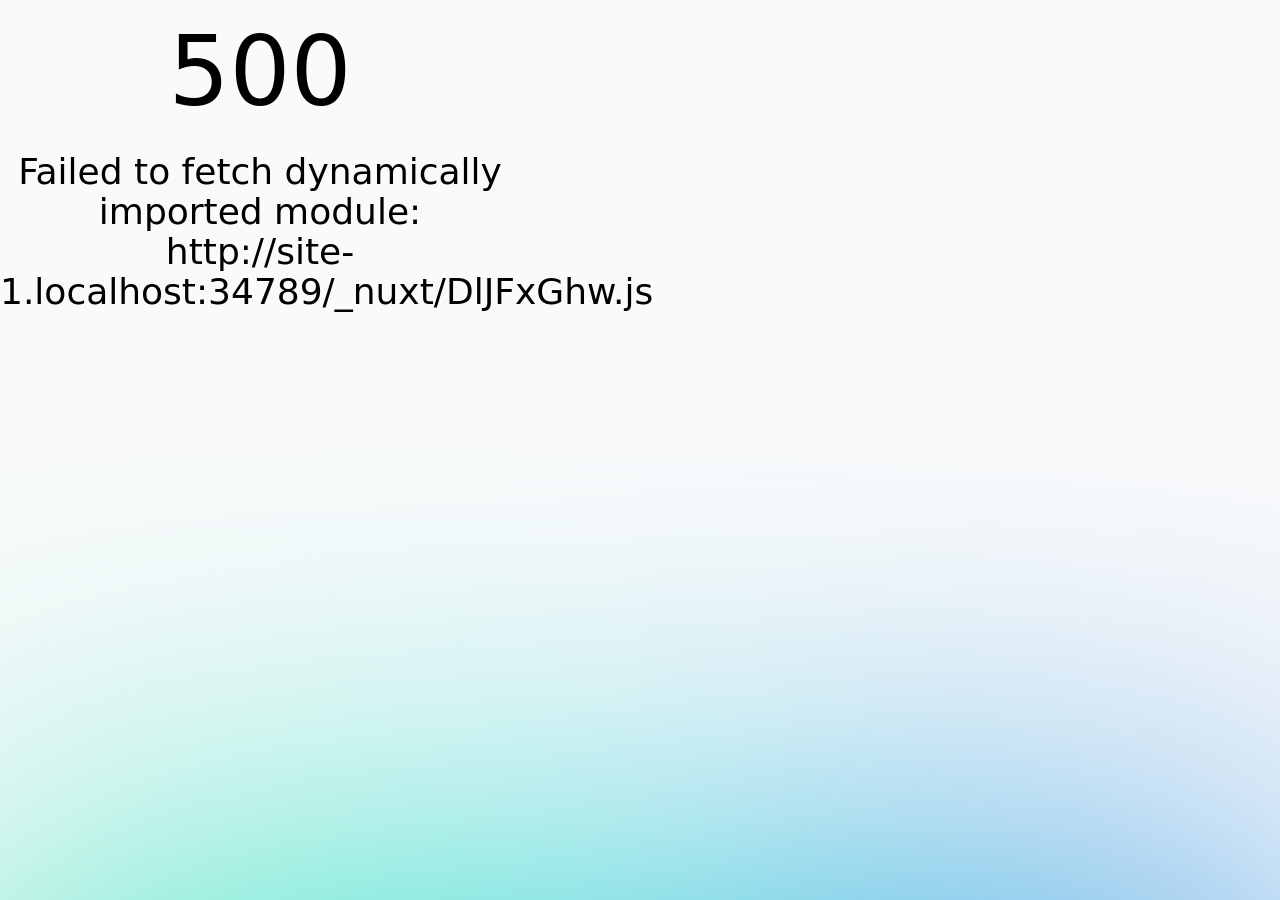
==== commit f9aee08c: "Deploying to gh-pages from @ billao/nuxt-studio@06ea9959e5f2d88ea7d55cc4d5a2d6a1d040a615 🚀" ====
--- a/index.html
+++ b/index.html
@@ -1,51 +1,51 @@
 <!DOCTYPE html><html  lang="en" data-capo=""><head><meta charset="utf-8">
 <meta name="viewport" content="width=device-width, initial-scale=1">
 <title>Content Wind</title>
-<style>/*! tailwindcss v3.4.10 | MIT License | https://tailwindcss.com*/*,:after,:before{border:0 solid #e5e7eb;box-sizing:border-box}:after,:before{--tw-content:""}:host,html{line-height:1.5;-webkit-text-size-adjust:100%;font-family:ui-sans-serif,system-ui,sans-serif,Apple Color Emoji,Segoe UI Emoji,Segoe UI Symbol,Noto Color Emoji;font-feature-settings:normal;font-variation-settings:normal;tab-size:4;-webkit-tap-highlight-color:transparent}body{line-height:inherit;margin:0}hr{border-top-width:1px;color:inherit;height:0}abbr:where([title]){-webkit-text-decoration:underline dotted;text-decoration:underline dotted}h1,h2,h3,h4,h5,h6{font-size:inherit;font-weight:inherit}a{color:inherit;text-decoration:inherit}b,strong{font-weight:bolder}code,kbd,pre,samp{font-family:ui-monospace,SFMono-Regular,Menlo,Monaco,Consolas,Liberation Mono,Courier New,monospace;font-feature-settings:normal;font-size:1em;font-variation-settings:normal}small{font-size:80%}sub,sup{font-size:75%;line-height:0;position:relative;vertical-align:initial}sub{bottom:-.25em}sup{top:-.5em}table{border-collapse:collapse;border-color:inherit;text-indent:0}button,input,optgroup,select,textarea{color:inherit;font-family:inherit;font-feature-settings:inherit;font-size:100%;font-variation-settings:inherit;font-weight:inherit;letter-spacing:inherit;line-height:inherit;margin:0;padding:0}button,select{text-transform:none}button,input:where([type=button]),input:where([type=reset]),input:where([type=submit]){-webkit-appearance:button;background-color:initial;background-image:none}:-moz-focusring{outline:auto}:-moz-ui-invalid{box-shadow:none}progress{vertical-align:initial}::-webkit-inner-spin-button,::-webkit-outer-spin-button{height:auto}[type=search]{-webkit-appearance:textfield;outline-offset:-2px}::-webkit-search-decoration{-webkit-appearance:none}::-webkit-file-upload-button{-webkit-appearance:button;font:inherit}summary{display:list-item}blockquote,dd,dl,figure,h1,h2,h3,h4,h5,h6,hr,p,pre{margin:0}fieldset{margin:0}fieldset,legend{padding:0}menu,ol,ul{list-style:none;margin:0;padding:0}dialog{padding:0}textarea{resize:vertical}input::placeholder,textarea::placeholder{color:#9ca3af;opacity:1}[role=button],button{cursor:pointer}:disabled{cursor:default}audio,canvas,embed,iframe,img,object,svg,video{display:block;vertical-align:middle}img,video{height:auto;max-width:100%}[hidden]{display:none}*,::backdrop,:after,:before{--tw-border-spacing-x:0;--tw-border-spacing-y:0;--tw-translate-x:0;--tw-translate-y:0;--tw-rotate:0;--tw-skew-x:0;--tw-skew-y:0;--tw-scale-x:1;--tw-scale-y:1;--tw-pan-x: ;--tw-pan-y: ;--tw-pinch-zoom: ;--tw-scroll-snap-strictness:proximity;--tw-gradient-from-position: ;--tw-gradient-via-position: ;--tw-gradient-to-position: ;--tw-ordinal: ;--tw-slashed-zero: ;--tw-numeric-figure: ;--tw-numeric-spacing: ;--tw-numeric-fraction: ;--tw-ring-inset: ;--tw-ring-offset-width:0px;--tw-ring-offset-color:#fff;--tw-ring-color:#3b82f680;--tw-ring-offset-shadow:0 0 #0000;--tw-ring-shadow:0 0 #0000;--tw-shadow:0 0 #0000;--tw-shadow-colored:0 0 #0000;--tw-blur: ;--tw-brightness: ;--tw-contrast: ;--tw-grayscale: ;--tw-hue-rotate: ;--tw-invert: ;--tw-saturate: ;--tw-sepia: ;--tw-drop-shadow: ;--tw-backdrop-blur: ;--tw-backdrop-brightness: ;--tw-backdrop-contrast: ;--tw-backdrop-grayscale: ;--tw-backdrop-hue-rotate: ;--tw-backdrop-invert: ;--tw-backdrop-opacity: ;--tw-backdrop-saturate: ;--tw-backdrop-sepia: ;--tw-contain-size: ;--tw-contain-layout: ;--tw-contain-paint: ;--tw-contain-style: }.prose{color:var(--tw-prose-body);max-width:65ch}.prose :where(p):not(:where([class~=not-prose],[class~=not-prose] *)){margin-bottom:1.25em;margin-top:1.25em}.prose :where([class~=lead]):not(:where([class~=not-prose],[class~=not-prose] *)){color:var(--tw-prose-lead);font-size:1.25em;line-height:1.6;margin-bottom:1.2em;margin-top:1.2em}.prose :where(a):not(:where([class~=not-prose],[class~=not-prose] *)){color:var(--tw-prose-links);font-weight:500;text-decoration:underline}.prose :where(strong):not(:where([class~=not-prose],[class~=not-prose] *)){color:var(--tw-prose-bold);font-weight:600}.prose :where(a strong):not(:where([class~=not-prose],[class~=not-prose] *)){color:inherit}.prose :where(blockquote strong):not(:where([class~=not-prose],[class~=not-prose] *)){color:inherit}.prose :where(thead th strong):not(:where([class~=not-prose],[class~=not-prose] *)){color:inherit}.prose :where(ol):not(:where([class~=not-prose],[class~=not-prose] *)){list-style-type:decimal;margin-bottom:1.25em;margin-top:1.25em;padding-inline-start:1.625em}.prose :where(ol[type=A]):not(:where([class~=not-prose],[class~=not-prose] *)){list-style-type:upper-alpha}.prose :where(ol[type=a]):not(:where([class~=not-prose],[class~=not-prose] *)){list-style-type:lower-alpha}.prose :where(ol[type=A s]):not(:where([class~=not-prose],[class~=not-prose] *)){list-style-type:upper-alpha}.prose :where(ol[type=a s]):not(:where([class~=not-prose],[class~=not-prose] *)){list-style-type:lower-alpha}.prose :where(ol[type=I]):not(:where([class~=not-prose],[class~=not-prose] *)){list-style-type:upper-roman}.prose :where(ol[type=i]):not(:where([class~=not-prose],[class~=not-prose] *)){list-style-type:lower-roman}.prose :where(ol[type=I s]):not(:where([class~=not-prose],[class~=not-prose] *)){list-style-type:upper-roman}.prose :where(ol[type=i s]):not(:where([class~=not-prose],[class~=not-prose] *)){list-style-type:lower-roman}.prose :where(ol[type="1"]):not(:where([class~=not-prose],[class~=not-prose] *)){list-style-type:decimal}.prose :where(ul):not(:where([class~=not-prose],[class~=not-prose] *)){list-style-type:disc;margin-bottom:1.25em;margin-top:1.25em;padding-inline-start:1.625em}.prose :where(ol>li):not(:where([class~=not-prose],[class~=not-prose] *))::marker{color:var(--tw-prose-counters);font-weight:400}.prose :where(ul>li):not(:where([class~=not-prose],[class~=not-prose] *))::marker{color:var(--tw-prose-bullets)}.prose :where(dt):not(:where([class~=not-prose],[class~=not-prose] *)){color:var(--tw-prose-headings);font-weight:600;margin-top:1.25em}.prose :where(hr):not(:where([class~=not-prose],[class~=not-prose] *)){border-color:var(--tw-prose-hr);border-top-width:1px;margin-bottom:3em;margin-top:3em}.prose :where(blockquote):not(:where([class~=not-prose],[class~=not-prose] *)){border-inline-start-color:var(--tw-prose-quote-borders);border-inline-start-width:.25rem;color:var(--tw-prose-quotes);font-style:italic;font-weight:500;margin-bottom:1.6em;margin-top:1.6em;padding-inline-start:1em;quotes:"\201C""\201D""\2018""\2019"}.prose :where(blockquote p:first-of-type):not(:where([class~=not-prose],[class~=not-prose] *)):before{content:open-quote}.prose :where(blockquote p:last-of-type):not(:where([class~=not-prose],[class~=not-prose] *)):after{content:close-quote}.prose :where(h1):not(:where([class~=not-prose],[class~=not-prose] *)){color:var(--tw-prose-headings);font-size:2.25em;font-weight:800;line-height:1.1111111;margin-bottom:.8888889em;margin-top:0}.prose :where(h1 strong):not(:where([class~=not-prose],[class~=not-prose] *)){color:inherit;font-weight:900}.prose :where(h2):not(:where([class~=not-prose],[class~=not-prose] *)){color:var(--tw-prose-headings);font-size:1.5em;font-weight:700;line-height:1.3333333;margin-bottom:1em;margin-top:2em}.prose :where(h2 strong):not(:where([class~=not-prose],[class~=not-prose] *)){color:inherit;font-weight:800}.prose :where(h3):not(:where([class~=not-prose],[class~=not-prose] *)){color:var(--tw-prose-headings);font-size:1.25em;font-weight:600;line-height:1.6;margin-bottom:.6em;margin-top:1.6em}.prose :where(h3 strong):not(:where([class~=not-prose],[class~=not-prose] *)){color:inherit;font-weight:700}.prose :where(h4):not(:where([class~=not-prose],[class~=not-prose] *)){color:var(--tw-prose-headings);font-weight:600;line-height:1.5;margin-bottom:.5em;margin-top:1.5em}.prose :where(h4 strong):not(:where([class~=not-prose],[class~=not-prose] *)){color:inherit;font-weight:700}.prose :where(img):not(:where([class~=not-prose],[class~=not-prose] *)){margin-bottom:2em;margin-top:2em}.prose :where(picture):not(:where([class~=not-prose],[class~=not-prose] *)){display:block;margin-bottom:2em;margin-top:2em}.prose :where(video):not(:where([class~=not-prose],[class~=not-prose] *)){margin-bottom:2em;margin-top:2em}.prose :where(kbd):not(:where([class~=not-prose],[class~=not-prose] *)){border-radius:.3125rem;box-shadow:0 0 0 1px rgb(var(--tw-prose-kbd-shadows)/10%),0 3px 0 rgb(var(--tw-prose-kbd-shadows)/10%);color:var(--tw-prose-kbd);font-family:inherit;font-size:.875em;font-weight:500;padding-inline-end:.375em;padding-bottom:.1875em;padding-top:.1875em;padding-inline-start:.375em}.prose :where(code):not(:where([class~=not-prose],[class~=not-prose] *)){color:var(--tw-prose-code);font-size:.875em;font-weight:600}.prose :where(code):not(:where([class~=not-prose],[class~=not-prose] *)):before{content:"`"}.prose :where(code):not(:where([class~=not-prose],[class~=not-prose] *)):after{content:"`"}.prose :where(a code):not(:where([class~=not-prose],[class~=not-prose] *)){color:inherit}.prose :where(h1 code):not(:where([class~=not-prose],[class~=not-prose] *)){color:inherit}.prose :where(h2 code):not(:where([class~=not-prose],[class~=not-prose] *)){color:inherit;font-size:.875em}.prose :where(h3 code):not(:where([class~=not-prose],[class~=not-prose] *)){color:inherit;font-size:.9em}.prose :where(h4 code):not(:where([class~=not-prose],[class~=not-prose] *)){color:inherit}.prose :where(blockquote code):not(:where([class~=not-prose],[class~=not-prose] *)){color:inherit}.prose :where(thead th code):not(:where([class~=not-prose],[class~=not-prose] *)){color:inherit}.prose :where(pre):not(:where([class~=not-prose],[class~=not-prose] *)){background-color:var(--tw-prose-pre-bg);border-radius:.375rem;color:var(--tw-prose-pre-code);font-size:.875em;font-weight:400;line-height:1.7142857;margin-bottom:1.7142857em;margin-top:1.7142857em;overflow-x:auto;padding-inline-end:1.1428571em;padding-bottom:.8571429em;padding-top:.8571429em;padding-inline-start:1.1428571em}.prose :where(pre code):not(:where([class~=not-prose],[class~=not-prose] *)){background-color:initial;border-radius:0;border-width:0;color:inherit;font-family:inherit;font-size:inherit;font-weight:inherit;line-height:inherit;padding:0}.prose :where(pre code):not(:where([class~=not-prose],[class~=not-prose] *)):before{content:none}.prose :where(pre code):not(:where([class~=not-prose],[class~=not-prose] *)):after{content:none}.prose :where(table):not(:where([class~=not-prose],[class~=not-prose] *)){font-size:.875em;line-height:1.7142857;margin-bottom:2em;margin-top:2em;table-layout:auto;width:100%}.prose :where(thead):not(:where([class~=not-prose],[class~=not-prose] *)){border-bottom-color:var(--tw-prose-th-borders);border-bottom-width:1px}.prose :where(thead th):not(:where([class~=not-prose],[class~=not-prose] *)){color:var(--tw-prose-headings);font-weight:600;padding-inline-end:.5714286em;padding-bottom:.5714286em;padding-inline-start:.5714286em;vertical-align:bottom}.prose :where(tbody tr):not(:where([class~=not-prose],[class~=not-prose] *)){border-bottom-color:var(--tw-prose-td-borders);border-bottom-width:1px}.prose :where(tbody tr:last-child):not(:where([class~=not-prose],[class~=not-prose] *)){border-bottom-width:0}.prose :where(tbody td):not(:where([class~=not-prose],[class~=not-prose] *)){vertical-align:initial}.prose :where(tfoot):not(:where([class~=not-prose],[class~=not-prose] *)){border-top-color:var(--tw-prose-th-borders);border-top-width:1px}.prose :where(tfoot td):not(:where([class~=not-prose],[class~=not-prose] *)){vertical-align:top}.prose :where(th,td):not(:where([class~=not-prose],[class~=not-prose] *)){text-align:start}.prose :where(figure>*):not(:where([class~=not-prose],[class~=not-prose] *)){margin-bottom:0;margin-top:0}.prose :where(figcaption):not(:where([class~=not-prose],[class~=not-prose] *)){color:var(--tw-prose-captions);font-size:.875em;line-height:1.4285714;margin-top:.8571429em}.prose{--tw-prose-body:#374151;--tw-prose-headings:#111827;--tw-prose-lead:#4b5563;--tw-prose-links:#111827;--tw-prose-bold:#111827;--tw-prose-counters:#6b7280;--tw-prose-bullets:#d1d5db;--tw-prose-hr:#e5e7eb;--tw-prose-quotes:#111827;--tw-prose-quote-borders:#e5e7eb;--tw-prose-captions:#6b7280;--tw-prose-kbd:#111827;--tw-prose-kbd-shadows:17 24 39;--tw-prose-code:#111827;--tw-prose-pre-code:#e5e7eb;--tw-prose-pre-bg:#1f2937;--tw-prose-th-borders:#d1d5db;--tw-prose-td-borders:#e5e7eb;--tw-prose-invert-body:#d1d5db;--tw-prose-invert-headings:#fff;--tw-prose-invert-lead:#9ca3af;--tw-prose-invert-links:#fff;--tw-prose-invert-bold:#fff;--tw-prose-invert-counters:#9ca3af;--tw-prose-invert-bullets:#4b5563;--tw-prose-invert-hr:#374151;--tw-prose-invert-quotes:#f3f4f6;--tw-prose-invert-quote-borders:#374151;--tw-prose-invert-captions:#9ca3af;--tw-prose-invert-kbd:#fff;--tw-prose-invert-kbd-shadows:255 255 255;--tw-prose-invert-code:#fff;--tw-prose-invert-pre-code:#d1d5db;--tw-prose-invert-pre-bg:#00000080;--tw-prose-invert-th-borders:#4b5563;--tw-prose-invert-td-borders:#374151;font-size:1rem;line-height:1.75}.prose :where(picture>img):not(:where([class~=not-prose],[class~=not-prose] *)){margin-bottom:0;margin-top:0}.prose :where(li):not(:where([class~=not-prose],[class~=not-prose] *)){margin-bottom:.5em;margin-top:.5em}.prose :where(ol>li):not(:where([class~=not-prose],[class~=not-prose] *)){padding-inline-start:.375em}.prose :where(ul>li):not(:where([class~=not-prose],[class~=not-prose] *)){padding-inline-start:.375em}.prose :where(.prose>ul>li p):not(:where([class~=not-prose],[class~=not-prose] *)){margin-bottom:.75em;margin-top:.75em}.prose :where(.prose>ul>li>p:first-child):not(:where([class~=not-prose],[class~=not-prose] *)){margin-top:1.25em}.prose :where(.prose>ul>li>p:last-child):not(:where([class~=not-prose],[class~=not-prose] *)){margin-bottom:1.25em}.prose :where(.prose>ol>li>p:first-child):not(:where([class~=not-prose],[class~=not-prose] *)){margin-top:1.25em}.prose :where(.prose>ol>li>p:last-child):not(:where([class~=not-prose],[class~=not-prose] *)){margin-bottom:1.25em}.prose :where(ul ul,ul ol,ol ul,ol ol):not(:where([class~=not-prose],[class~=not-prose] *)){margin-bottom:.75em;margin-top:.75em}.prose :where(dl):not(:where([class~=not-prose],[class~=not-prose] *)){margin-bottom:1.25em;margin-top:1.25em}.prose :where(dd):not(:where([class~=not-prose],[class~=not-prose] *)){margin-top:.5em;padding-inline-start:1.625em}.prose :where(hr+*):not(:where([class~=not-prose],[class~=not-prose] *)){margin-top:0}.prose :where(h2+*):not(:where([class~=not-prose],[class~=not-prose] *)){margin-top:0}.prose :where(h3+*):not(:where([class~=not-prose],[class~=not-prose] *)){margin-top:0}.prose :where(h4+*):not(:where([class~=not-prose],[class~=not-prose] *)){margin-top:0}.prose :where(thead th:first-child):not(:where([class~=not-prose],[class~=not-prose] *)){padding-inline-start:0}.prose :where(thead th:last-child):not(:where([class~=not-prose],[class~=not-prose] *)){padding-inline-end:0}.prose :where(tbody td,tfoot td):not(:where([class~=not-prose],[class~=not-prose] *)){padding-inline-end:.5714286em;padding-bottom:.5714286em;padding-top:.5714286em;padding-inline-start:.5714286em}.prose :where(tbody td:first-child,tfoot td:first-child):not(:where([class~=not-prose],[class~=not-prose] *)){padding-inline-start:0}.prose :where(tbody td:last-child,tfoot td:last-child):not(:where([class~=not-prose],[class~=not-prose] *)){padding-inline-end:0}.prose :where(figure):not(:where([class~=not-prose],[class~=not-prose] *)){margin-bottom:2em;margin-top:2em}.prose :where(.prose>:first-child):not(:where([class~=not-prose],[class~=not-prose] *)){margin-top:0}.prose :where(.prose>:last-child):not(:where([class~=not-prose],[class~=not-prose] *)){margin-bottom:0}.sr-only{height:1px;margin:-1px;overflow:hidden;padding:0;position:absolute;width:1px;clip:rect(0,0,0,0);border-width:0;white-space:nowrap}.static{position:static}.m-auto{margin:auto}.mx-auto{margin-left:auto;margin-right:auto}.mr-6{margin-right:1.5rem}.block{display:block}.inline-block{display:inline-block}.flex{display:flex}.inline-flex{display:inline-flex}.h-4{height:1rem}.h-5{height:1.25rem}.w-4{width:1rem}.w-5{width:1.25rem}.max-w-2xl{max-width:42rem}.max-w-full{max-width:100%}.max-w-none{max-width:none}.items-center{align-items:center}.justify-between{justify-content:space-between}.gap-1{gap:.25rem}.space-x-3>:not([hidden])~:not([hidden]){--tw-space-x-reverse:0;margin-left:calc(.75rem*(1 - var(--tw-space-x-reverse)));margin-right:calc(.75rem*var(--tw-space-x-reverse))}.overflow-x-auto{overflow-x:auto}.rounded{border-radius:.25rem}.bg-gray-50{--tw-bg-opacity:1;background-color:rgb(249 250 251/var(--tw-bg-opacity))}.bg-gray-800{--tw-bg-opacity:1;background-color:rgb(31 41 55/var(--tw-bg-opacity))}.bg-white{--tw-bg-opacity:1;background-color:rgb(255 255 255/var(--tw-bg-opacity))}.px-3{padding-left:.75rem;padding-right:.75rem}.px-4{padding-left:1rem;padding-right:1rem}.py-1{padding-bottom:.25rem;padding-top:.25rem}.py-10{padding-bottom:2.5rem;padding-top:2.5rem}.py-4{padding-bottom:1rem;padding-top:1rem}.text-2xl{font-size:1.5rem;line-height:2rem}.font-bold{font-weight:700}.text-black{--tw-text-opacity:1;color:rgb(0 0 0/var(--tw-text-opacity))}.text-gray-500{--tw-text-opacity:1;color:rgb(107 114 128/var(--tw-text-opacity))}.text-gray-700{--tw-text-opacity:1;color:rgb(55 65 81/var(--tw-text-opacity))}.text-white{--tw-text-opacity:1;color:rgb(255 255 255/var(--tw-text-opacity))}.no-underline{text-decoration-line:none}.ring-1{--tw-ring-offset-shadow:var(--tw-ring-inset) 0 0 0 var(--tw-ring-offset-width) var(--tw-ring-offset-color);--tw-ring-shadow:var(--tw-ring-inset) 0 0 0 calc(1px + var(--tw-ring-offset-width)) var(--tw-ring-color);box-shadow:var(--tw-ring-offset-shadow),var(--tw-ring-shadow),var(--tw-shadow,0 0 #0000)}.ring-gray-200{--tw-ring-opacity:1;--tw-ring-color:rgb(229 231 235/var(--tw-ring-opacity))}.transition{transition-duration:.15s;transition-property:color,background-color,border-color,text-decoration-color,fill,stroke,opacity,box-shadow,transform,filter,-webkit-backdrop-filter;transition-property:color,background-color,border-color,text-decoration-color,fill,stroke,opacity,box-shadow,transform,filter,backdrop-filter;transition-property:color,background-color,border-color,text-decoration-color,fill,stroke,opacity,box-shadow,transform,filter,backdrop-filter,-webkit-backdrop-filter;transition-timing-function:cubic-bezier(.4,0,.2,1)}.dark\:prose-invert:is(.dark *){--tw-prose-body:var(--tw-prose-invert-body);--tw-prose-headings:var(--tw-prose-invert-headings);--tw-prose-lead:var(--tw-prose-invert-lead);--tw-prose-links:var(--tw-prose-invert-links);--tw-prose-bold:var(--tw-prose-invert-bold);--tw-prose-counters:var(--tw-prose-invert-counters);--tw-prose-bullets:var(--tw-prose-invert-bullets);--tw-prose-hr:var(--tw-prose-invert-hr);--tw-prose-quotes:var(--tw-prose-invert-quotes);--tw-prose-quote-borders:var(--tw-prose-invert-quote-borders);--tw-prose-captions:var(--tw-prose-invert-captions);--tw-prose-kbd:var(--tw-prose-invert-kbd);--tw-prose-kbd-shadows:var(--tw-prose-invert-kbd-shadows);--tw-prose-code:var(--tw-prose-invert-code);--tw-prose-pre-code:var(--tw-prose-invert-pre-code);--tw-prose-pre-bg:var(--tw-prose-invert-pre-bg);--tw-prose-th-borders:var(--tw-prose-invert-th-borders);--tw-prose-td-borders:var(--tw-prose-invert-td-borders)}.hover\:text-gray-700:hover{--tw-text-opacity:1;color:rgb(55 65 81/var(--tw-text-opacity))}.prose-a\:border-b :is(:where(a):not(:where([class~=not-prose],[class~=not-prose] *))){border-bottom-width:1px}.prose-a\:border-dashed :is(:where(a):not(:where([class~=not-prose],[class~=not-prose] *))){border-style:dashed}.prose-a\:font-normal :is(:where(a):not(:where([class~=not-prose],[class~=not-prose] *))){font-weight:400}.prose-a\:no-underline :is(:where(a):not(:where([class~=not-prose],[class~=not-prose] *))){text-decoration-line:none}.hover\:prose-a\:border-solid :is(:where(a):not(:where([class~=not-prose],[class~=not-prose] *))):hover{border-style:solid}.hover\:prose-a\:border-primary-400 :is(:where(a):not(:where([class~=not-prose],[class~=not-prose] *))):hover{--tw-border-opacity:1;border-color:rgb(52 211 153/var(--tw-border-opacity))}.hover\:prose-a\:text-primary-400 :is(:where(a):not(:where([class~=not-prose],[class~=not-prose] *))):hover{--tw-text-opacity:1;color:rgb(52 211 153/var(--tw-text-opacity))}.prose-pre\:bg-gray-100 :is(:where(pre):not(:where([class~=not-prose],[class~=not-prose] *))){--tw-bg-opacity:1;background-color:rgb(243 244 246/var(--tw-bg-opacity))}.dark\:bg-gray-200:is(.dark *){--tw-bg-opacity:1;background-color:rgb(229 231 235/var(--tw-bg-opacity))}.dark\:bg-gray-800:is(.dark *){--tw-bg-opacity:1;background-color:rgb(31 41 55/var(--tw-bg-opacity))}.dark\:bg-gray-900:is(.dark *){--tw-bg-opacity:1;background-color:rgb(17 24 39/var(--tw-bg-opacity))}.dark\:text-gray-100:is(.dark *){--tw-text-opacity:1;color:rgb(243 244 246/var(--tw-text-opacity))}.dark\:text-gray-200:is(.dark *){--tw-text-opacity:1;color:rgb(229 231 235/var(--tw-text-opacity))}.dark\:text-gray-300:is(.dark *){--tw-text-opacity:1;color:rgb(209 213 219/var(--tw-text-opacity))}.dark\:text-gray-950:is(.dark *){--tw-text-opacity:1;color:rgb(3 7 18/var(--tw-text-opacity))}.dark\:ring-gray-700:is(.dark *){--tw-ring-opacity:1;--tw-ring-color:rgb(55 65 81/var(--tw-ring-opacity))}.dark\:hover\:text-gray-300:hover:is(.dark *){--tw-text-opacity:1;color:rgb(209 213 219/var(--tw-text-opacity))}.dark\:prose-pre\:bg-gray-900 :is(:where(pre):not(:where([class~=not-prose],[class~=not-prose] *))):is(.dark *){--tw-bg-opacity:1;background-color:rgb(17 24 39/var(--tw-bg-opacity))}@media (min-width:640px){.sm\:rounded{border-radius:.25rem}.sm\:rounded-lg{border-radius:.5rem}.sm\:px-8{padding-left:2rem;padding-right:2rem}.sm\:pb-10{padding-bottom:2.5rem}.sm\:pt-6{padding-top:1.5rem}.sm\:shadow{--tw-shadow:0 1px 3px 0 #0000001a,0 1px 2px -1px #0000001a;--tw-shadow-colored:0 1px 3px 0 var(--tw-shadow-color),0 1px 2px -1px var(--tw-shadow-color);box-shadow:var(--tw-ring-offset-shadow,0 0 #0000),var(--tw-ring-shadow,0 0 #0000),var(--tw-shadow)}}</style>
-<style>.icon[data-v-640ca2ec]{display:inline-block;vertical-align:middle}</style>
+<style>/*! tailwindcss v3.4.10 | MIT License | https://tailwindcss.com*/*,:after,:before{border:0 solid #e5e7eb;box-sizing:border-box}:after,:before{--tw-content:""}:host,html{line-height:1.5;-webkit-text-size-adjust:100%;font-family:ui-sans-serif,system-ui,sans-serif,Apple Color Emoji,Segoe UI Emoji,Segoe UI Symbol,Noto Color Emoji;font-feature-settings:normal;font-variation-settings:normal;tab-size:4;-webkit-tap-highlight-color:transparent}body{line-height:inherit;margin:0}hr{border-top-width:1px;color:inherit;height:0}abbr:where([title]){-webkit-text-decoration:underline dotted;text-decoration:underline dotted}h1,h2,h3,h4,h5,h6{font-size:inherit;font-weight:inherit}a{color:inherit;text-decoration:inherit}b,strong{font-weight:bolder}code,kbd,pre,samp{font-family:ui-monospace,SFMono-Regular,Menlo,Monaco,Consolas,Liberation Mono,Courier New,monospace;font-feature-settings:normal;font-size:1em;font-variation-settings:normal}small{font-size:80%}sub,sup{font-size:75%;line-height:0;position:relative;vertical-align:initial}sub{bottom:-.25em}sup{top:-.5em}table{border-collapse:collapse;border-color:inherit;text-indent:0}button,input,optgroup,select,textarea{color:inherit;font-family:inherit;font-feature-settings:inherit;font-size:100%;font-variation-settings:inherit;font-weight:inherit;letter-spacing:inherit;line-height:inherit;margin:0;padding:0}button,select{text-transform:none}button,input:where([type=button]),input:where([type=reset]),input:where([type=submit]){-webkit-appearance:button;background-color:initial;background-image:none}:-moz-focusring{outline:auto}:-moz-ui-invalid{box-shadow:none}progress{vertical-align:initial}::-webkit-inner-spin-button,::-webkit-outer-spin-button{height:auto}[type=search]{-webkit-appearance:textfield;outline-offset:-2px}::-webkit-search-decoration{-webkit-appearance:none}::-webkit-file-upload-button{-webkit-appearance:button;font:inherit}summary{display:list-item}blockquote,dd,dl,figure,h1,h2,h3,h4,h5,h6,hr,p,pre{margin:0}fieldset{margin:0}fieldset,legend{padding:0}menu,ol,ul{list-style:none;margin:0;padding:0}dialog{padding:0}textarea{resize:vertical}input::placeholder,textarea::placeholder{color:#9ca3af;opacity:1}[role=button],button{cursor:pointer}:disabled{cursor:default}audio,canvas,embed,iframe,img,object,svg,video{display:block;vertical-align:middle}img,video{height:auto;max-width:100%}[hidden]{display:none}*,::backdrop,:after,:before{--tw-border-spacing-x:0;--tw-border-spacing-y:0;--tw-translate-x:0;--tw-translate-y:0;--tw-rotate:0;--tw-skew-x:0;--tw-skew-y:0;--tw-scale-x:1;--tw-scale-y:1;--tw-pan-x: ;--tw-pan-y: ;--tw-pinch-zoom: ;--tw-scroll-snap-strictness:proximity;--tw-gradient-from-position: ;--tw-gradient-via-position: ;--tw-gradient-to-position: ;--tw-ordinal: ;--tw-slashed-zero: ;--tw-numeric-figure: ;--tw-numeric-spacing: ;--tw-numeric-fraction: ;--tw-ring-inset: ;--tw-ring-offset-width:0px;--tw-ring-offset-color:#fff;--tw-ring-color:#3b82f680;--tw-ring-offset-shadow:0 0 #0000;--tw-ring-shadow:0 0 #0000;--tw-shadow:0 0 #0000;--tw-shadow-colored:0 0 #0000;--tw-blur: ;--tw-brightness: ;--tw-contrast: ;--tw-grayscale: ;--tw-hue-rotate: ;--tw-invert: ;--tw-saturate: ;--tw-sepia: ;--tw-drop-shadow: ;--tw-backdrop-blur: ;--tw-backdrop-brightness: ;--tw-backdrop-contrast: ;--tw-backdrop-grayscale: ;--tw-backdrop-hue-rotate: ;--tw-backdrop-invert: ;--tw-backdrop-opacity: ;--tw-backdrop-saturate: ;--tw-backdrop-sepia: ;--tw-contain-size: ;--tw-contain-layout: ;--tw-contain-paint: ;--tw-contain-style: }.prose{color:var(--tw-prose-body);max-width:65ch}.prose :where(p):not(:where([class~=not-prose],[class~=not-prose] *)){margin-bottom:1.25em;margin-top:1.25em}.prose :where([class~=lead]):not(:where([class~=not-prose],[class~=not-prose] *)){color:var(--tw-prose-lead);font-size:1.25em;line-height:1.6;margin-bottom:1.2em;margin-top:1.2em}.prose :where(a):not(:where([class~=not-prose],[class~=not-prose] *)){color:var(--tw-prose-links);font-weight:500;text-decoration:underline}.prose :where(strong):not(:where([class~=not-prose],[class~=not-prose] *)){color:var(--tw-prose-bold);font-weight:600}.prose :where(a strong):not(:where([class~=not-prose],[class~=not-prose] *)){color:inherit}.prose :where(blockquote strong):not(:where([class~=not-prose],[class~=not-prose] *)){color:inherit}.prose :where(thead th strong):not(:where([class~=not-prose],[class~=not-prose] *)){color:inherit}.prose :where(ol):not(:where([class~=not-prose],[class~=not-prose] *)){list-style-type:decimal;margin-bottom:1.25em;margin-top:1.25em;padding-inline-start:1.625em}.prose :where(ol[type=A]):not(:where([class~=not-prose],[class~=not-prose] *)){list-style-type:upper-alpha}.prose :where(ol[type=a]):not(:where([class~=not-prose],[class~=not-prose] *)){list-style-type:lower-alpha}.prose :where(ol[type=A s]):not(:where([class~=not-prose],[class~=not-prose] *)){list-style-type:upper-alpha}.prose :where(ol[type=a s]):not(:where([class~=not-prose],[class~=not-prose] *)){list-style-type:lower-alpha}.prose :where(ol[type=I]):not(:where([class~=not-prose],[class~=not-prose] *)){list-style-type:upper-roman}.prose :where(ol[type=i]):not(:where([class~=not-prose],[class~=not-prose] *)){list-style-type:lower-roman}.prose :where(ol[type=I s]):not(:where([class~=not-prose],[class~=not-prose] *)){list-style-type:upper-roman}.prose :where(ol[type=i s]):not(:where([class~=not-prose],[class~=not-prose] *)){list-style-type:lower-roman}.prose :where(ol[type="1"]):not(:where([class~=not-prose],[class~=not-prose] *)){list-style-type:decimal}.prose :where(ul):not(:where([class~=not-prose],[class~=not-prose] *)){list-style-type:disc;margin-bottom:1.25em;margin-top:1.25em;padding-inline-start:1.625em}.prose :where(ol>li):not(:where([class~=not-prose],[class~=not-prose] *))::marker{color:var(--tw-prose-counters);font-weight:400}.prose :where(ul>li):not(:where([class~=not-prose],[class~=not-prose] *))::marker{color:var(--tw-prose-bullets)}.prose :where(dt):not(:where([class~=not-prose],[class~=not-prose] *)){color:var(--tw-prose-headings);font-weight:600;margin-top:1.25em}.prose :where(hr):not(:where([class~=not-prose],[class~=not-prose] *)){border-color:var(--tw-prose-hr);border-top-width:1px;margin-bottom:3em;margin-top:3em}.prose :where(blockquote):not(:where([class~=not-prose],[class~=not-prose] *)){border-inline-start-color:var(--tw-prose-quote-borders);border-inline-start-width:.25rem;color:var(--tw-prose-quotes);font-style:italic;font-weight:500;margin-bottom:1.6em;margin-top:1.6em;padding-inline-start:1em;quotes:"\201C""\201D""\2018""\2019"}.prose :where(blockquote p:first-of-type):not(:where([class~=not-prose],[class~=not-prose] *)):before{content:open-quote}.prose :where(blockquote p:last-of-type):not(:where([class~=not-prose],[class~=not-prose] *)):after{content:close-quote}.prose :where(h1):not(:where([class~=not-prose],[class~=not-prose] *)){color:var(--tw-prose-headings);font-size:2.25em;font-weight:800;line-height:1.1111111;margin-bottom:.8888889em;margin-top:0}.prose :where(h1 strong):not(:where([class~=not-prose],[class~=not-prose] *)){color:inherit;font-weight:900}.prose :where(h2):not(:where([class~=not-prose],[class~=not-prose] *)){color:var(--tw-prose-headings);font-size:1.5em;font-weight:700;line-height:1.3333333;margin-bottom:1em;margin-top:2em}.prose :where(h2 strong):not(:where([class~=not-prose],[class~=not-prose] *)){color:inherit;font-weight:800}.prose :where(h3):not(:where([class~=not-prose],[class~=not-prose] *)){color:var(--tw-prose-headings);font-size:1.25em;font-weight:600;line-height:1.6;margin-bottom:.6em;margin-top:1.6em}.prose :where(h3 strong):not(:where([class~=not-prose],[class~=not-prose] *)){color:inherit;font-weight:700}.prose :where(h4):not(:where([class~=not-prose],[class~=not-prose] *)){color:var(--tw-prose-headings);font-weight:600;line-height:1.5;margin-bottom:.5em;margin-top:1.5em}.prose :where(h4 strong):not(:where([class~=not-prose],[class~=not-prose] *)){color:inherit;font-weight:700}.prose :where(img):not(:where([class~=not-prose],[class~=not-prose] *)){margin-bottom:2em;margin-top:2em}.prose :where(picture):not(:where([class~=not-prose],[class~=not-prose] *)){display:block;margin-bottom:2em;margin-top:2em}.prose :where(video):not(:where([class~=not-prose],[class~=not-prose] *)){margin-bottom:2em;margin-top:2em}.prose :where(kbd):not(:where([class~=not-prose],[class~=not-prose] *)){border-radius:.3125rem;box-shadow:0 0 0 1px rgb(var(--tw-prose-kbd-shadows)/10%),0 3px 0 rgb(var(--tw-prose-kbd-shadows)/10%);color:var(--tw-prose-kbd);font-family:inherit;font-size:.875em;font-weight:500;padding-inline-end:.375em;padding-bottom:.1875em;padding-top:.1875em;padding-inline-start:.375em}.prose :where(code):not(:where([class~=not-prose],[class~=not-prose] *)){color:var(--tw-prose-code);font-size:.875em;font-weight:600}.prose :where(code):not(:where([class~=not-prose],[class~=not-prose] *)):before{content:"`"}.prose :where(code):not(:where([class~=not-prose],[class~=not-prose] *)):after{content:"`"}.prose :where(a code):not(:where([class~=not-prose],[class~=not-prose] *)){color:inherit}.prose :where(h1 code):not(:where([class~=not-prose],[class~=not-prose] *)){color:inherit}.prose :where(h2 code):not(:where([class~=not-prose],[class~=not-prose] *)){color:inherit;font-size:.875em}.prose :where(h3 code):not(:where([class~=not-prose],[class~=not-prose] *)){color:inherit;font-size:.9em}.prose :where(h4 code):not(:where([class~=not-prose],[class~=not-prose] *)){color:inherit}.prose :where(blockquote code):not(:where([class~=not-prose],[class~=not-prose] *)){color:inherit}.prose :where(thead th code):not(:where([class~=not-prose],[class~=not-prose] *)){color:inherit}.prose :where(pre):not(:where([class~=not-prose],[class~=not-prose] *)){background-color:var(--tw-prose-pre-bg);border-radius:.375rem;color:var(--tw-prose-pre-code);font-size:.875em;font-weight:400;line-height:1.7142857;margin-bottom:1.7142857em;margin-top:1.7142857em;overflow-x:auto;padding-inline-end:1.1428571em;padding-bottom:.8571429em;padding-top:.8571429em;padding-inline-start:1.1428571em}.prose :where(pre code):not(:where([class~=not-prose],[class~=not-prose] *)){background-color:initial;border-radius:0;border-width:0;color:inherit;font-family:inherit;font-size:inherit;font-weight:inherit;line-height:inherit;padding:0}.prose :where(pre code):not(:where([class~=not-prose],[class~=not-prose] *)):before{content:none}.prose :where(pre code):not(:where([class~=not-prose],[class~=not-prose] *)):after{content:none}.prose :where(table):not(:where([class~=not-prose],[class~=not-prose] *)){font-size:.875em;line-height:1.7142857;margin-bottom:2em;margin-top:2em;table-layout:auto;width:100%}.prose :where(thead):not(:where([class~=not-prose],[class~=not-prose] *)){border-bottom-color:var(--tw-prose-th-borders);border-bottom-width:1px}.prose :where(thead th):not(:where([class~=not-prose],[class~=not-prose] *)){color:var(--tw-prose-headings);font-weight:600;padding-inline-end:.5714286em;padding-bottom:.5714286em;padding-inline-start:.5714286em;vertical-align:bottom}.prose :where(tbody tr):not(:where([class~=not-prose],[class~=not-prose] *)){border-bottom-color:var(--tw-prose-td-borders);border-bottom-width:1px}.prose :where(tbody tr:last-child):not(:where([class~=not-prose],[class~=not-prose] *)){border-bottom-width:0}.prose :where(tbody td):not(:where([class~=not-prose],[class~=not-prose] *)){vertical-align:initial}.prose :where(tfoot):not(:where([class~=not-prose],[class~=not-prose] *)){border-top-color:var(--tw-prose-th-borders);border-top-width:1px}.prose :where(tfoot td):not(:where([class~=not-prose],[class~=not-prose] *)){vertical-align:top}.prose :where(th,td):not(:where([class~=not-prose],[class~=not-prose] *)){text-align:start}.prose :where(figure>*):not(:where([class~=not-prose],[class~=not-prose] *)){margin-bottom:0;margin-top:0}.prose :where(figcaption):not(:where([class~=not-prose],[class~=not-prose] *)){color:var(--tw-prose-captions);font-size:.875em;line-height:1.4285714;margin-top:.8571429em}.prose{--tw-prose-body:#374151;--tw-prose-headings:#111827;--tw-prose-lead:#4b5563;--tw-prose-links:#111827;--tw-prose-bold:#111827;--tw-prose-counters:#6b7280;--tw-prose-bullets:#d1d5db;--tw-prose-hr:#e5e7eb;--tw-prose-quotes:#111827;--tw-prose-quote-borders:#e5e7eb;--tw-prose-captions:#6b7280;--tw-prose-kbd:#111827;--tw-prose-kbd-shadows:17 24 39;--tw-prose-code:#111827;--tw-prose-pre-code:#e5e7eb;--tw-prose-pre-bg:#1f2937;--tw-prose-th-borders:#d1d5db;--tw-prose-td-borders:#e5e7eb;--tw-prose-invert-body:#d1d5db;--tw-prose-invert-headings:#fff;--tw-prose-invert-lead:#9ca3af;--tw-prose-invert-links:#fff;--tw-prose-invert-bold:#fff;--tw-prose-invert-counters:#9ca3af;--tw-prose-invert-bullets:#4b5563;--tw-prose-invert-hr:#374151;--tw-prose-invert-quotes:#f3f4f6;--tw-prose-invert-quote-borders:#374151;--tw-prose-invert-captions:#9ca3af;--tw-prose-invert-kbd:#fff;--tw-prose-invert-kbd-shadows:255 255 255;--tw-prose-invert-code:#fff;--tw-prose-invert-pre-code:#d1d5db;--tw-prose-invert-pre-bg:#00000080;--tw-prose-invert-th-borders:#4b5563;--tw-prose-invert-td-borders:#374151;font-size:1rem;line-height:1.75}.prose :where(picture>img):not(:where([class~=not-prose],[class~=not-prose] *)){margin-bottom:0;margin-top:0}.prose :where(li):not(:where([class~=not-prose],[class~=not-prose] *)){margin-bottom:.5em;margin-top:.5em}.prose :where(ol>li):not(:where([class~=not-prose],[class~=not-prose] *)){padding-inline-start:.375em}.prose :where(ul>li):not(:where([class~=not-prose],[class~=not-prose] *)){padding-inline-start:.375em}.prose :where(.prose>ul>li p):not(:where([class~=not-prose],[class~=not-prose] *)){margin-bottom:.75em;margin-top:.75em}.prose :where(.prose>ul>li>p:first-child):not(:where([class~=not-prose],[class~=not-prose] *)){margin-top:1.25em}.prose :where(.prose>ul>li>p:last-child):not(:where([class~=not-prose],[class~=not-prose] *)){margin-bottom:1.25em}.prose :where(.prose>ol>li>p:first-child):not(:where([class~=not-prose],[class~=not-prose] *)){margin-top:1.25em}.prose :where(.prose>ol>li>p:last-child):not(:where([class~=not-prose],[class~=not-prose] *)){margin-bottom:1.25em}.prose :where(ul ul,ul ol,ol ul,ol ol):not(:where([class~=not-prose],[class~=not-prose] *)){margin-bottom:.75em;margin-top:.75em}.prose :where(dl):not(:where([class~=not-prose],[class~=not-prose] *)){margin-bottom:1.25em;margin-top:1.25em}.prose :where(dd):not(:where([class~=not-prose],[class~=not-prose] *)){margin-top:.5em;padding-inline-start:1.625em}.prose :where(hr+*):not(:where([class~=not-prose],[class~=not-prose] *)){margin-top:0}.prose :where(h2+*):not(:where([class~=not-prose],[class~=not-prose] *)){margin-top:0}.prose :where(h3+*):not(:where([class~=not-prose],[class~=not-prose] *)){margin-top:0}.prose :where(h4+*):not(:where([class~=not-prose],[class~=not-prose] *)){margin-top:0}.prose :where(thead th:first-child):not(:where([class~=not-prose],[class~=not-prose] *)){padding-inline-start:0}.prose :where(thead th:last-child):not(:where([class~=not-prose],[class~=not-prose] *)){padding-inline-end:0}.prose :where(tbody td,tfoot td):not(:where([class~=not-prose],[class~=not-prose] *)){padding-inline-end:.5714286em;padding-bottom:.5714286em;padding-top:.5714286em;padding-inline-start:.5714286em}.prose :where(tbody td:first-child,tfoot td:first-child):not(:where([class~=not-prose],[class~=not-prose] *)){padding-inline-start:0}.prose :where(tbody td:last-child,tfoot td:last-child):not(:where([class~=not-prose],[class~=not-prose] *)){padding-inline-end:0}.prose :where(figure):not(:where([class~=not-prose],[class~=not-prose] *)){margin-bottom:2em;margin-top:2em}.prose :where(.prose>:first-child):not(:where([class~=not-prose],[class~=not-prose] *)){margin-top:0}.prose :where(.prose>:last-child):not(:where([class~=not-prose],[class~=not-prose] *)){margin-bottom:0}.sr-only{height:1px;margin:-1px;overflow:hidden;padding:0;position:absolute;width:1px;clip:rect(0,0,0,0);border-width:0;white-space:nowrap}.static{position:static}.m-auto{margin:auto}.mx-auto{margin-left:auto;margin-right:auto}.mr-4{margin-right:1rem}.mr-6{margin-right:1.5rem}.block{display:block}.inline-block{display:inline-block}.flex{display:flex}.inline-flex{display:inline-flex}.h-4{height:1rem}.h-5{height:1.25rem}.w-4{width:1rem}.w-5{width:1.25rem}.max-w-2xl{max-width:42rem}.max-w-full{max-width:100%}.max-w-none{max-width:none}.items-center{align-items:center}.justify-between{justify-content:space-between}.gap-1{gap:.25rem}.space-x-3>:not([hidden])~:not([hidden]){--tw-space-x-reverse:0;margin-left:calc(.75rem*(1 - var(--tw-space-x-reverse)));margin-right:calc(.75rem*var(--tw-space-x-reverse))}.overflow-x-auto{overflow-x:auto}.rounded{border-radius:.25rem}.bg-gray-50{--tw-bg-opacity:1;background-color:rgb(249 250 251/var(--tw-bg-opacity))}.bg-gray-800{--tw-bg-opacity:1;background-color:rgb(31 41 55/var(--tw-bg-opacity))}.bg-white{--tw-bg-opacity:1;background-color:rgb(255 255 255/var(--tw-bg-opacity))}.px-3{padding-left:.75rem;padding-right:.75rem}.px-4{padding-left:1rem;padding-right:1rem}.py-1{padding-bottom:.25rem;padding-top:.25rem}.py-10{padding-bottom:2.5rem;padding-top:2.5rem}.py-4{padding-bottom:1rem;padding-top:1rem}.text-2xl{font-size:1.5rem;line-height:2rem}.font-bold{font-weight:700}.text-black{--tw-text-opacity:1;color:rgb(0 0 0/var(--tw-text-opacity))}.text-gray-500{--tw-text-opacity:1;color:rgb(107 114 128/var(--tw-text-opacity))}.text-gray-700{--tw-text-opacity:1;color:rgb(55 65 81/var(--tw-text-opacity))}.text-white{--tw-text-opacity:1;color:rgb(255 255 255/var(--tw-text-opacity))}.no-underline{text-decoration-line:none}.ring-1{--tw-ring-offset-shadow:var(--tw-ring-inset) 0 0 0 var(--tw-ring-offset-width) var(--tw-ring-offset-color);--tw-ring-shadow:var(--tw-ring-inset) 0 0 0 calc(1px + var(--tw-ring-offset-width)) var(--tw-ring-color);box-shadow:var(--tw-ring-offset-shadow),var(--tw-ring-shadow),var(--tw-shadow,0 0 #0000)}.ring-gray-200{--tw-ring-opacity:1;--tw-ring-color:rgb(229 231 235/var(--tw-ring-opacity))}.transition{transition-duration:.15s;transition-property:color,background-color,border-color,text-decoration-color,fill,stroke,opacity,box-shadow,transform,filter,-webkit-backdrop-filter;transition-property:color,background-color,border-color,text-decoration-color,fill,stroke,opacity,box-shadow,transform,filter,backdrop-filter;transition-property:color,background-color,border-color,text-decoration-color,fill,stroke,opacity,box-shadow,transform,filter,backdrop-filter,-webkit-backdrop-filter;transition-timing-function:cubic-bezier(.4,0,.2,1)}.dark\:prose-invert:is(.dark *){--tw-prose-body:var(--tw-prose-invert-body);--tw-prose-headings:var(--tw-prose-invert-headings);--tw-prose-lead:var(--tw-prose-invert-lead);--tw-prose-links:var(--tw-prose-invert-links);--tw-prose-bold:var(--tw-prose-invert-bold);--tw-prose-counters:var(--tw-prose-invert-counters);--tw-prose-bullets:var(--tw-prose-invert-bullets);--tw-prose-hr:var(--tw-prose-invert-hr);--tw-prose-quotes:var(--tw-prose-invert-quotes);--tw-prose-quote-borders:var(--tw-prose-invert-quote-borders);--tw-prose-captions:var(--tw-prose-invert-captions);--tw-prose-kbd:var(--tw-prose-invert-kbd);--tw-prose-kbd-shadows:var(--tw-prose-invert-kbd-shadows);--tw-prose-code:var(--tw-prose-invert-code);--tw-prose-pre-code:var(--tw-prose-invert-pre-code);--tw-prose-pre-bg:var(--tw-prose-invert-pre-bg);--tw-prose-th-borders:var(--tw-prose-invert-th-borders);--tw-prose-td-borders:var(--tw-prose-invert-td-borders)}.hover\:text-gray-700:hover{--tw-text-opacity:1;color:rgb(55 65 81/var(--tw-text-opacity))}.prose-a\:border-b :is(:where(a):not(:where([class~=not-prose],[class~=not-prose] *))){border-bottom-width:1px}.prose-a\:border-dashed :is(:where(a):not(:where([class~=not-prose],[class~=not-prose] *))){border-style:dashed}.prose-a\:font-normal :is(:where(a):not(:where([class~=not-prose],[class~=not-prose] *))){font-weight:400}.prose-a\:no-underline :is(:where(a):not(:where([class~=not-prose],[class~=not-prose] *))){text-decoration-line:none}.hover\:prose-a\:border-solid :is(:where(a):not(:where([class~=not-prose],[class~=not-prose] *))):hover{border-style:solid}.hover\:prose-a\:border-primary-400 :is(:where(a):not(:where([class~=not-prose],[class~=not-prose] *))):hover{--tw-border-opacity:1;border-color:rgb(52 211 153/var(--tw-border-opacity))}.hover\:prose-a\:text-primary-400 :is(:where(a):not(:where([class~=not-prose],[class~=not-prose] *))):hover{--tw-text-opacity:1;color:rgb(52 211 153/var(--tw-text-opacity))}.prose-pre\:bg-gray-100 :is(:where(pre):not(:where([class~=not-prose],[class~=not-prose] *))){--tw-bg-opacity:1;background-color:rgb(243 244 246/var(--tw-bg-opacity))}.dark\:bg-gray-200:is(.dark *){--tw-bg-opacity:1;background-color:rgb(229 231 235/var(--tw-bg-opacity))}.dark\:bg-gray-800:is(.dark *){--tw-bg-opacity:1;background-color:rgb(31 41 55/var(--tw-bg-opacity))}.dark\:bg-gray-900:is(.dark *){--tw-bg-opacity:1;background-color:rgb(17 24 39/var(--tw-bg-opacity))}.dark\:text-gray-100:is(.dark *){--tw-text-opacity:1;color:rgb(243 244 246/var(--tw-text-opacity))}.dark\:text-gray-200:is(.dark *){--tw-text-opacity:1;color:rgb(229 231 235/var(--tw-text-opacity))}.dark\:text-gray-300:is(.dark *){--tw-text-opacity:1;color:rgb(209 213 219/var(--tw-text-opacity))}.dark\:text-gray-950:is(.dark *){--tw-text-opacity:1;color:rgb(3 7 18/var(--tw-text-opacity))}.dark\:ring-gray-700:is(.dark *){--tw-ring-opacity:1;--tw-ring-color:rgb(55 65 81/var(--tw-ring-opacity))}.dark\:hover\:text-gray-300:hover:is(.dark *){--tw-text-opacity:1;color:rgb(209 213 219/var(--tw-text-opacity))}.dark\:prose-pre\:bg-gray-900 :is(:where(pre):not(:where([class~=not-prose],[class~=not-prose] *))):is(.dark *){--tw-bg-opacity:1;background-color:rgb(17 24 39/var(--tw-bg-opacity))}@media (min-width:640px){.sm\:rounded{border-radius:.25rem}.sm\:rounded-lg{border-radius:.5rem}.sm\:px-8{padding-left:2rem;padding-right:2rem}.sm\:pb-10{padding-bottom:2.5rem}.sm\:pt-6{padding-top:1.5rem}.sm\:shadow{--tw-shadow:0 1px 3px 0 #0000001a,0 1px 2px -1px #0000001a;--tw-shadow-colored:0 1px 3px 0 var(--tw-shadow-color),0 1px 2px -1px var(--tw-shadow-color);box-shadow:var(--tw-ring-offset-shadow,0 0 #0000),var(--tw-ring-shadow,0 0 #0000),var(--tw-shadow)}}</style>
+<style>.icon[data-v-d7f066d9]{display:inline-block;vertical-align:middle}</style>
 <style>body{--tw-bg-opacity:1;background-color:rgb(249 250 251/var(--tw-bg-opacity));--tw-text-opacity:1;color:rgb(0 0 0/var(--tw-text-opacity))}body:is(.dark *){--tw-bg-opacity:1;background-color:rgb(17 24 39/var(--tw-bg-opacity));--tw-text-opacity:1;color:rgb(255 255 255/var(--tw-text-opacity))}</style>
 <style>pre code .line{display:block;min-height:1rem}</style>
-<link rel="stylesheet" href="/_nuxt/entry.CQtcrKN_.css">
+<link rel="stylesheet" href="/_nuxt/entry.DfKjwJjb.css">
 <link rel="stylesheet" href="/_nuxt/ProsePre.CchFRBtv.css">
-<link rel="preload" as="fetch" crossorigin="anonymous" href="/_payload.json?3486d1af-ca3d-493b-b1d5-8b9d25e188df">
-<link rel="modulepreload" as="script" crossorigin href="/_nuxt/CEAhN4cn.js">
-<link rel="modulepreload" as="script" crossorigin href="/_nuxt/DMJbDpFQ.js">
-<link rel="modulepreload" as="script" crossorigin href="/_nuxt/B_IdBe-3.js">
-<link rel="modulepreload" as="script" crossorigin href="/_nuxt/BbboETmp.js">
-<link rel="modulepreload" as="script" crossorigin href="/_nuxt/C1FoqeEU.js">
+<link rel="preload" as="fetch" crossorigin="anonymous" href="/_payload.json?542284cf-1a77-4bdc-8b53-bc961c48a96c">
+<link rel="modulepreload" as="script" crossorigin href="/_nuxt/C-d6XW3q.js">
+<link rel="modulepreload" as="script" crossorigin href="/_nuxt/DlJFxGhw.js">
+<link rel="modulepreload" as="script" crossorigin href="/_nuxt/-bpTXCFd.js">
+<link rel="modulepreload" as="script" crossorigin href="/_nuxt/Ciz5crPR.js">
+<link rel="modulepreload" as="script" crossorigin href="/_nuxt/DoLTyiEo.js">
 <link rel="modulepreload" as="script" crossorigin href="/_nuxt/Dnd51l0P.js">
-<link rel="modulepreload" as="script" crossorigin href="/_nuxt/xIEiW5nU.js">
-<link rel="modulepreload" as="script" crossorigin href="/_nuxt/CXZE67yU.js">
-<link rel="modulepreload" as="script" crossorigin href="/_nuxt/BTpW5Hgl.js">
-<link rel="modulepreload" as="script" crossorigin href="/_nuxt/BgmFsOLm.js">
-<link rel="modulepreload" as="script" crossorigin href="/_nuxt/Dxms4LoF.js">
-<link rel="modulepreload" as="script" crossorigin href="/_nuxt/Chioz2WX.js">
-<link rel="modulepreload" as="script" crossorigin href="/_nuxt/DSah1e7V.js">
-<link rel="modulepreload" as="script" crossorigin href="/_nuxt/DQQY1P0z.js">
-<link rel="modulepreload" as="script" crossorigin href="/_nuxt/PhUutbcM.js">
-<link rel="modulepreload" as="script" crossorigin href="/_nuxt/B6hobONa.js">
-<link rel="modulepreload" as="script" crossorigin href="/_nuxt/DalwcO5W.js">
-<link rel="modulepreload" as="script" crossorigin href="/_nuxt/BpsMWSBR.js">
-<link rel="modulepreload" as="script" crossorigin href="/_nuxt/D9cUg5dQ.js">
-<link rel="modulepreload" as="script" crossorigin href="/_nuxt/BKIetBC6.js">
-<link rel="modulepreload" as="script" crossorigin href="/_nuxt/B7CFb8J2.js">
-<link rel="modulepreload" as="script" crossorigin href="/_nuxt/xNlwSv1-.js">
-<link rel="modulepreload" as="script" crossorigin href="/_nuxt/CZNnIZ0e.js">
-<link rel="modulepreload" as="script" crossorigin href="/_nuxt/C1YM8DUv.js">
-<link rel="modulepreload" as="script" crossorigin href="/_nuxt/Cz_5W4QH.js">
-<link rel="modulepreload" as="script" crossorigin href="/_nuxt/B3g84MeZ.js">
-<link rel="prefetch" as="script" crossorigin href="/_nuxt/FPvawQS9.js">
-<link rel="prefetch" as="script" crossorigin href="/_nuxt/Ba_3387d.js">
+<link rel="modulepreload" as="script" crossorigin href="/_nuxt/yQp33FJs.js">
+<link rel="modulepreload" as="script" crossorigin href="/_nuxt/BhPrPHGD.js">
+<link rel="modulepreload" as="script" crossorigin href="/_nuxt/Kzv2f4OQ.js">
+<link rel="modulepreload" as="script" crossorigin href="/_nuxt/DOQ9H7UU.js">
+<link rel="modulepreload" as="script" crossorigin href="/_nuxt/CoFQxFD1.js">
+<link rel="modulepreload" as="script" crossorigin href="/_nuxt/DYiTsJAN.js">
+<link rel="modulepreload" as="script" crossorigin href="/_nuxt/DCGDybv1.js">
+<link rel="modulepreload" as="script" crossorigin href="/_nuxt/CZC6SLX7.js">
+<link rel="modulepreload" as="script" crossorigin href="/_nuxt/BETLc4MG.js">
+<link rel="modulepreload" as="script" crossorigin href="/_nuxt/DeaNiW7m.js">
+<link rel="modulepreload" as="script" crossorigin href="/_nuxt/_y0e042i.js">
+<link rel="modulepreload" as="script" crossorigin href="/_nuxt/_Sltqswv.js">
+<link rel="modulepreload" as="script" crossorigin href="/_nuxt/Bmb4zNof.js">
+<link rel="modulepreload" as="script" crossorigin href="/_nuxt/DR3dtV2i.js">
+<link rel="modulepreload" as="script" crossorigin href="/_nuxt/avYDQbVq.js">
+<link rel="modulepreload" as="script" crossorigin href="/_nuxt/yiInvG6Y.js">
+<link rel="modulepreload" as="script" crossorigin href="/_nuxt/DJaA5dZo.js">
+<link rel="modulepreload" as="script" crossorigin href="/_nuxt/B9dxjakX.js">
+<link rel="modulepreload" as="script" crossorigin href="/_nuxt/D3VGh69z.js">
+<link rel="modulepreload" as="script" crossorigin href="/_nuxt/D_h1_r-4.js">
+<link rel="prefetch" as="script" crossorigin href="/_nuxt/CkbmZi-Q.js">
+<link rel="prefetch" as="script" crossorigin href="/_nuxt/DGBZza5h.js">
 <link rel="prefetch" as="style" href="/_nuxt/useStudio.J_53pp2n.css">
-<link rel="prefetch" as="script" crossorigin href="/_nuxt/Dar2RBtw.js">
-<link rel="prefetch" as="script" crossorigin href="/_nuxt/DygMPEb7.js">
-<link rel="prefetch" as="script" crossorigin href="/_nuxt/D5IrvkNC.js">
+<link rel="prefetch" as="script" crossorigin href="/_nuxt/CnWCPTmw.js">
+<link rel="prefetch" as="script" crossorigin href="/_nuxt/6MZbsTSD.js">
+<link rel="prefetch" as="script" crossorigin href="/_nuxt/DDaYbBDf.js">
 <meta content="/cover.jpg" property="og:image">
 <meta name="twitter:card" content="summary_large_image">
 <meta property="og:title" content="Content Wind">
 <meta name="description" content="A lightweight Nuxt theme to build a Markdown driven website, based on Nuxt Content, TailwindCSS and Iconify ✨">
 <meta property="og:description" content="A lightweight Nuxt theme to build a Markdown driven website, based on Nuxt Content, TailwindCSS and Iconify ✨">
-<script type="module" src="/_nuxt/CEAhN4cn.js" crossorigin></script><script>"use strict";(()=>{const a=window,e=document.documentElement,c=window.localStorage,d=["dark","light"],n=c&&c.getItem&&c.getItem("nuxt-color-mode")||"system";let l=n==="system"?f():n;const i=e.getAttribute("data-color-mode-forced");i&&(l=i),r(l),a["__NUXT_COLOR_MODE__"]={preference:n,value:l,getColorScheme:f,addColorScheme:r,removeColorScheme:u};function r(o){const t=""+o+"",s="";e.classList?e.classList.add(t):e.className+=" "+t,s&&e.setAttribute("data-"+s,o)}function u(o){const t=""+o+"",s="";e.classList?e.classList.remove(t):e.className=e.className.replace(new RegExp(t,"g"),""),s&&e.removeAttribute("data-"+s)}function m(o){return a.matchMedia("(prefers-color-scheme"+o+")")}function f(){if(a.matchMedia&&m("").media!=="not all"){for(const o of d)if(m(":"+o).matches)return o}return"light"}})();</script></head><body><div id="__nuxt"><div class="sm:pt-6 sm:pb-10"><!----><!----><!----><div class="nuxt-loading-indicator" style="position:fixed;top:0;right:0;left:0;pointer-events:none;width:auto;height:3px;opacity:0;background:repeating-linear-gradient(to right,#00dc82 0%,#34cdfe 50%,#0047e1 100%);background-size:Infinity% auto;transform:scaleX(0%);transform-origin:left;transition:transform 0.1s, height 0.4s, opacity 0.4s;z-index:999999;"></div><div class="flex justify-between max-w-2xl px-4 py-4 mx-auto sm:px-8"><div class="text-gray-700 dark:text-gray-200"><!--[--><a aria-current="page" href="/" class="font-bold router-link-exact-active mr-6">Home</a><a href="/about" class="mr-6">About</a><a href="/test" class="mr-6">Test page</a><a href="/hero" class="mr-6">Hero page</a><!--]--></div><div class="space-x-3 transition text-gray-500"><a href="https://twitter.com/Atinux" title="Twitter" class="dark:text-gray-100 hover:text-gray-700 dark:hover:text-gray-300"><svg xmlns="http://www.w3.org/2000/svg" xmlns:xlink="http://www.w3.org/1999/xlink" aria-hidden="true" role="img" class="icon w-5 h-5" style="" width="1em" height="1em" viewBox="0 0 512 512" data-v-640ca2ec><path fill="currentColor" d="M459.37 151.716c.325 4.548.325 9.097.325 13.645c0 138.72-105.583 298.558-298.558 298.558c-59.452 0-114.68-17.219-161.137-47.106c8.447.974 16.568 1.299 25.34 1.299c49.055 0 94.213-16.568 130.274-44.832c-46.132-.975-84.792-31.188-98.112-72.772c6.498.974 12.995 1.624 19.818 1.624c9.421 0 18.843-1.3 27.614-3.573c-48.081-9.747-84.143-51.98-84.143-102.985v-1.299c13.969 7.797 30.214 12.67 47.431 13.319c-28.264-18.843-46.781-51.005-46.781-87.391c0-19.492 5.197-37.36 14.294-52.954c51.655 63.675 129.3 105.258 216.365 109.807c-1.624-7.797-2.599-15.918-2.599-24.04c0-57.828 46.782-104.934 104.934-104.934c30.213 0 57.502 12.67 76.67 33.137c23.715-4.548 46.456-13.32 66.599-25.34c-7.798 24.366-24.366 44.833-46.132 57.827c21.117-2.273 41.584-8.122 60.426-16.243c-14.292 20.791-32.161 39.308-52.628 54.253"/></svg></a><a href="https://github.com/Atinux/content-wind" title="GitHub" class="dark:text-gray-100 hover:text-gray-700 dark:hover:text-gray-300"><svg xmlns="http://www.w3.org/2000/svg" xmlns:xlink="http://www.w3.org/1999/xlink" aria-hidden="true" role="img" class="icon w-5 h-5" style="" width="1em" height="1em" viewBox="0 0 496 512" data-v-640ca2ec><path fill="currentColor" d="M165.9 397.4c0 2-2.3 3.6-5.2 3.6c-3.3.3-5.6-1.3-5.6-3.6c0-2 2.3-3.6 5.2-3.6c3-.3 5.6 1.3 5.6 3.6m-31.1-4.5c-.7 2 1.3 4.3 4.3 4.9c2.6 1 5.6 0 6.2-2s-1.3-4.3-4.3-5.2c-2.6-.7-5.5.3-6.2 2.3m44.2-1.7c-2.9.7-4.9 2.6-4.6 4.9c.3 2 2.9 3.3 5.9 2.6c2.9-.7 4.9-2.6 4.6-4.6c-.3-1.9-3-3.2-5.9-2.9M244.8 8C106.1 8 0 113.3 0 252c0 110.9 69.8 205.8 169.5 239.2c12.8 2.3 17.3-5.6 17.3-12.1c0-6.2-.3-40.4-.3-61.4c0 0-70 15-84.7-29.8c0 0-11.4-29.1-27.8-36.6c0 0-22.9-15.7 1.6-15.4c0 0 24.9 2 38.6 25.8c21.9 38.6 58.6 27.5 72.9 20.9c2.3-16 8.8-27.1 16-33.7c-55.9-6.2-112.3-14.3-112.3-110.5c0-27.5 7.6-41.3 23.6-58.9c-2.6-6.5-11.1-33.3 2.6-67.9c20.9-6.5 69 27 69 27c20-5.6 41.5-8.5 62.8-8.5s42.8 2.9 62.8 8.5c0 0 48.1-33.6 69-27c13.7 34.7 5.2 61.4 2.6 67.9c16 17.7 25.8 31.5 25.8 58.9c0 96.5-58.9 104.2-114.8 110.5c9.2 7.9 17 22.9 17 46.4c0 33.7-.3 75.4-.3 83.6c0 6.5 4.6 14.4 17.3 12.1C428.2 457.8 496 362.9 496 252C496 113.3 383.5 8 244.8 8M97.2 352.9c-1.3 1-1 3.3.7 5.2c1.6 1.6 3.9 2.3 5.2 1c1.3-1 1-3.3-.7-5.2c-1.6-1.6-3.9-2.3-5.2-1m-10.8-8.1c-.7 1.3.3 2.9 2.3 3.9c1.6 1 3.6.7 4.3-.7c.7-1.3-.3-2.9-2.3-3.9c-2-.6-3.6-.3-4.3.7m32.4 35.6c-1.6 1.3-1 4.3 1.3 6.2c2.3 2.3 5.2 2.6 6.5 1c1.3-1.3.7-4.3-1.3-6.2c-2.2-2.3-5.2-2.6-6.5-1m-11.4-14.7c-1.6 1-1.6 3.6 0 5.9s4.3 3.3 5.6 2.3c1.6-1.3 1.6-3.9 0-6.2c-1.4-2.3-4-3.3-5.6-2"/></svg></a><a href="https://elk.zone/@atinux@webtoo.ls" title="Mastodon" class="dark:text-gray-100 hover:text-gray-700 dark:hover:text-gray-300"><svg xmlns="http://www.w3.org/2000/svg" xmlns:xlink="http://www.w3.org/1999/xlink" aria-hidden="true" role="img" class="icon w-5 h-5" style="" width="1em" height="1em" viewBox="0 0 448 512" data-v-640ca2ec><path fill="currentColor" d="M433 179.11c0-97.2-63.71-125.7-63.71-125.7c-62.52-28.7-228.56-28.4-290.48 0c0 0-63.72 28.5-63.72 125.7c0 115.7-6.6 259.4 105.63 289.1c40.51 10.7 75.32 13 103.33 11.4c50.81-2.8 79.32-18.1 79.32-18.1l-1.7-36.9s-36.31 11.4-77.12 10.1c-40.41-1.4-83-4.4-89.63-54a102.5 102.5 0 0 1-.9-13.9c85.63 20.9 158.65 9.1 178.75 6.7c56.12-6.7 105-41.3 111.23-72.9c9.8-49.8 9-121.5 9-121.5m-75.12 125.2h-46.63v-114.2c0-49.7-64-51.6-64 6.9v62.5h-46.33V197c0-58.5-64-56.6-64-6.9v114.2H90.19c0-122.1-5.2-147.9 18.41-175c25.9-28.9 79.82-30.8 103.83 6.1l11.6 19.5l11.6-19.5c24.11-37.1 78.12-34.8 103.83-6.1c23.71 27.3 18.4 53 18.4 175z"/></svg></a><button aria-label="Color Mode" class="inline-block w-5 dark:text-gray-100 hover:text-gray-700 dark:hover:text-gray-300"><span>...</span></button></div></div><!--[--><div class="document-driven-page"><div class="max-w-2xl px-4 py-10 m-auto bg-white sm:px-8 sm:shadow dark:bg-gray-800 ring-1 ring-gray-200 dark:ring-gray-700 sm:rounded-lg"><main class="max-w-none prose dark:prose-invert prose-pre:bg-gray-100 dark:prose-pre:bg-gray-900 hover:prose-a:text-primary-400 prose-a:font-normal prose-a:no-underline prose-a:border-dashed prose-a:border-b hover:prose-a:border-solid hover:prose-a:border-primary-400"><!--[--><div><h1 id="content-wind"><!--[-->Content Wind<!--]--></h1><p><!--[-->A lightweight Nuxt theme to build a Markdown driven website, based on <a href="https://content.nuxt.com" rel="nofollow"><!--[-->Nuxt Content<!--]--></a>, <a href="https://tailwindcss.com" rel="nofollow"><!--[-->TailwindCSS<!--]--></a> and <a href="https://iconify.design" rel="nofollow"><!--[-->Iconify<!--]--></a> ✨<!--]--></p><h2 id="features"><a href="#features"><!--[-->Features<!--]--></a></h2><ul><!--[--><li><!--[-->Write pages in Markdown<!--]--></li><li><!--[-->Use <a href="https://nuxt.com/docs/guide/directory-structure/layouts" rel="nofollow"><!--[-->layouts<!--]--></a> in Markdown pages<!--]--></li><li><!--[-->Enjoy meta tag generation<!--]--></li><li><!--[-->Generated navigation from pages<!--]--></li><li><!--[-->Leverage TailwindCSS Typography<!--]--></li><li><!--[-->Switch between light &amp; dark mode<!--]--></li><li><!--[-->Access 100,000 icons from 100+ icon sets<!--]--></li><li><!--[-->Highlight code blocks with <a href="https://shiki.matsu.io" rel="nofollow"><!--[-->Shiki<!--]--></a><!--]--></li><li><!--[-->Create Vue components and use them in Markdown<!--]--></li><li><!--[-->Deploy on any Node or Static hosting: GH Pages, Vercel, Netlify, Heroku, etc.<!--]--></li><li><!--[-->Live edit on <a href="https://nuxt.studio" rel="nofollow"><!--[-->Nuxt Studio<!--]--></a><!--]--></li><!--]--></ul><h2 id="setup"><a href="#setup"><!--[-->Setup<!--]--></a></h2><span class="not-prose"><a href="https://stackblitz.com/github/Atinux/content-wind/tree/main/.demo?file=content%2F1.index.md" rel="noopener noreferrer" class="inline-flex items-center gap-1 text-white bg-gray-800 dark:bg-gray-200 dark:text-gray-950 px-3 py-1 rounded no-underline"><svg xmlns="http://www.w3.org/2000/svg" xmlns:xlink="http://www.w3.org/1999/xlink" aria-hidden="true" role="img" class="icon w-4 h-4" style="" width="1em" height="1em" viewBox="0 0 24 24" data-v-640ca2ec><path fill="currentColor" d="M10.797 14.182H3.635L16.728 0l-3.525 9.818h7.162L7.272 24l3.524-9.818Z"/></svg><!--[-->Play online on Stackblitz<!--]--></a></span><p><!--[-->Open a terminal and run the following command:<!--]--></p><!--[--><pre class="language-bash shiki shiki-themes github-dark github-light" style=""><!--[--><code><span class="line" line="1"><span style="--shiki-dark:#B392F0;--shiki-default:#6F42C1">npx</span><span style="--shiki-dark:#9ECBFF;--shiki-default:#032F62"> nuxi</span><span style="--shiki-dark:#9ECBFF;--shiki-default:#032F62"> init</span><span style="--shiki-dark:#79B8FF;--shiki-default:#005CC5"> -t</span><span style="--shiki-dark:#9ECBFF;--shiki-default:#032F62"> themes/content-wind</span><span style="--shiki-dark:#9ECBFF;--shiki-default:#032F62"> my-website
+<script type="module" src="/_nuxt/C-d6XW3q.js" crossorigin></script><script>"use strict";(()=>{const a=window,e=document.documentElement,c=window.localStorage,d=["dark","light"],n=c&&c.getItem&&c.getItem("nuxt-color-mode")||"system";let l=n==="system"?f():n;const i=e.getAttribute("data-color-mode-forced");i&&(l=i),r(l),a["__NUXT_COLOR_MODE__"]={preference:n,value:l,getColorScheme:f,addColorScheme:r,removeColorScheme:u};function r(o){const t=""+o+"",s="";e.classList?e.classList.add(t):e.className+=" "+t,s&&e.setAttribute("data-"+s,o)}function u(o){const t=""+o+"",s="";e.classList?e.classList.remove(t):e.className=e.className.replace(new RegExp(t,"g"),""),s&&e.removeAttribute("data-"+s)}function m(o){return a.matchMedia("(prefers-color-scheme"+o+")")}function f(){if(a.matchMedia&&m("").media!=="not all"){for(const o of d)if(m(":"+o).matches)return o}return"light"}})();</script></head><body><div id="__nuxt"><div class="sm:pt-6 sm:pb-10"><!----><!----><!----><div class="nuxt-loading-indicator" style="position:fixed;top:0;right:0;left:0;pointer-events:none;width:auto;height:3px;opacity:0;background:repeating-linear-gradient(to right,#00dc82 0%,#34cdfe 50%,#0047e1 100%);background-size:Infinity% auto;transform:scaleX(0%);transform-origin:left;transition:transform 0.1s, height 0.4s, opacity 0.4s;z-index:999999;"></div><div class="flex justify-between max-w-2xl px-4 py-4 mx-auto sm:px-8"><div class="text-gray-700 dark:text-gray-200"><!--[--><a aria-current="page" href="/" class="font-bold router-link-exact-active mr-6">Home</a><a href="/about" class="mr-6">About</a><a href="/test" class="mr-6">Test page</a><a href="/hero" class="mr-6">I tested Components</a><!--]--></div><div class="space-x-3 transition text-gray-500"><a href="https://twitter.com/Atinux" title="Twitter" class="dark:text-gray-100 hover:text-gray-700 dark:hover:text-gray-300"><svg xmlns="http://www.w3.org/2000/svg" xmlns:xlink="http://www.w3.org/1999/xlink" aria-hidden="true" role="img" class="icon w-5 h-5" style="" width="1em" height="1em" viewBox="0 0 512 512" data-v-d7f066d9><path fill="currentColor" d="M459.37 151.716c.325 4.548.325 9.097.325 13.645c0 138.72-105.583 298.558-298.558 298.558c-59.452 0-114.68-17.219-161.137-47.106c8.447.974 16.568 1.299 25.34 1.299c49.055 0 94.213-16.568 130.274-44.832c-46.132-.975-84.792-31.188-98.112-72.772c6.498.974 12.995 1.624 19.818 1.624c9.421 0 18.843-1.3 27.614-3.573c-48.081-9.747-84.143-51.98-84.143-102.985v-1.299c13.969 7.797 30.214 12.67 47.431 13.319c-28.264-18.843-46.781-51.005-46.781-87.391c0-19.492 5.197-37.36 14.294-52.954c51.655 63.675 129.3 105.258 216.365 109.807c-1.624-7.797-2.599-15.918-2.599-24.04c0-57.828 46.782-104.934 104.934-104.934c30.213 0 57.502 12.67 76.67 33.137c23.715-4.548 46.456-13.32 66.599-25.34c-7.798 24.366-24.366 44.833-46.132 57.827c21.117-2.273 41.584-8.122 60.426-16.243c-14.292 20.791-32.161 39.308-52.628 54.253"/></svg></a><a href="https://github.com/Atinux/content-wind" title="GitHub" class="dark:text-gray-100 hover:text-gray-700 dark:hover:text-gray-300"><svg xmlns="http://www.w3.org/2000/svg" xmlns:xlink="http://www.w3.org/1999/xlink" aria-hidden="true" role="img" class="icon w-5 h-5" style="" width="1em" height="1em" viewBox="0 0 496 512" data-v-d7f066d9><path fill="currentColor" d="M165.9 397.4c0 2-2.3 3.6-5.2 3.6c-3.3.3-5.6-1.3-5.6-3.6c0-2 2.3-3.6 5.2-3.6c3-.3 5.6 1.3 5.6 3.6m-31.1-4.5c-.7 2 1.3 4.3 4.3 4.9c2.6 1 5.6 0 6.2-2s-1.3-4.3-4.3-5.2c-2.6-.7-5.5.3-6.2 2.3m44.2-1.7c-2.9.7-4.9 2.6-4.6 4.9c.3 2 2.9 3.3 5.9 2.6c2.9-.7 4.9-2.6 4.6-4.6c-.3-1.9-3-3.2-5.9-2.9M244.8 8C106.1 8 0 113.3 0 252c0 110.9 69.8 205.8 169.5 239.2c12.8 2.3 17.3-5.6 17.3-12.1c0-6.2-.3-40.4-.3-61.4c0 0-70 15-84.7-29.8c0 0-11.4-29.1-27.8-36.6c0 0-22.9-15.7 1.6-15.4c0 0 24.9 2 38.6 25.8c21.9 38.6 58.6 27.5 72.9 20.9c2.3-16 8.8-27.1 16-33.7c-55.9-6.2-112.3-14.3-112.3-110.5c0-27.5 7.6-41.3 23.6-58.9c-2.6-6.5-11.1-33.3 2.6-67.9c20.9-6.5 69 27 69 27c20-5.6 41.5-8.5 62.8-8.5s42.8 2.9 62.8 8.5c0 0 48.1-33.6 69-27c13.7 34.7 5.2 61.4 2.6 67.9c16 17.7 25.8 31.5 25.8 58.9c0 96.5-58.9 104.2-114.8 110.5c9.2 7.9 17 22.9 17 46.4c0 33.7-.3 75.4-.3 83.6c0 6.5 4.6 14.4 17.3 12.1C428.2 457.8 496 362.9 496 252C496 113.3 383.5 8 244.8 8M97.2 352.9c-1.3 1-1 3.3.7 5.2c1.6 1.6 3.9 2.3 5.2 1c1.3-1 1-3.3-.7-5.2c-1.6-1.6-3.9-2.3-5.2-1m-10.8-8.1c-.7 1.3.3 2.9 2.3 3.9c1.6 1 3.6.7 4.3-.7c.7-1.3-.3-2.9-2.3-3.9c-2-.6-3.6-.3-4.3.7m32.4 35.6c-1.6 1.3-1 4.3 1.3 6.2c2.3 2.3 5.2 2.6 6.5 1c1.3-1.3.7-4.3-1.3-6.2c-2.2-2.3-5.2-2.6-6.5-1m-11.4-14.7c-1.6 1-1.6 3.6 0 5.9s4.3 3.3 5.6 2.3c1.6-1.3 1.6-3.9 0-6.2c-1.4-2.3-4-3.3-5.6-2"/></svg></a><a href="https://elk.zone/@atinux@webtoo.ls" title="Mastodon" class="dark:text-gray-100 hover:text-gray-700 dark:hover:text-gray-300"><svg xmlns="http://www.w3.org/2000/svg" xmlns:xlink="http://www.w3.org/1999/xlink" aria-hidden="true" role="img" class="icon w-5 h-5" style="" width="1em" height="1em" viewBox="0 0 448 512" data-v-d7f066d9><path fill="currentColor" d="M433 179.11c0-97.2-63.71-125.7-63.71-125.7c-62.52-28.7-228.56-28.4-290.48 0c0 0-63.72 28.5-63.72 125.7c0 115.7-6.6 259.4 105.63 289.1c40.51 10.7 75.32 13 103.33 11.4c50.81-2.8 79.32-18.1 79.32-18.1l-1.7-36.9s-36.31 11.4-77.12 10.1c-40.41-1.4-83-4.4-89.63-54a102.5 102.5 0 0 1-.9-13.9c85.63 20.9 158.65 9.1 178.75 6.7c56.12-6.7 105-41.3 111.23-72.9c9.8-49.8 9-121.5 9-121.5m-75.12 125.2h-46.63v-114.2c0-49.7-64-51.6-64 6.9v62.5h-46.33V197c0-58.5-64-56.6-64-6.9v114.2H90.19c0-122.1-5.2-147.9 18.41-175c25.9-28.9 79.82-30.8 103.83 6.1l11.6 19.5l11.6-19.5c24.11-37.1 78.12-34.8 103.83-6.1c23.71 27.3 18.4 53 18.4 175z"/></svg></a><button aria-label="Color Mode" class="inline-block w-5 dark:text-gray-100 hover:text-gray-700 dark:hover:text-gray-300"><span>...</span></button></div></div><!--[--><div class="document-driven-page"><div class="max-w-2xl px-4 py-10 m-auto bg-white sm:px-8 sm:shadow dark:bg-gray-800 ring-1 ring-gray-200 dark:ring-gray-700 sm:rounded-lg"><main class="max-w-none prose dark:prose-invert prose-pre:bg-gray-100 dark:prose-pre:bg-gray-900 hover:prose-a:text-primary-400 prose-a:font-normal prose-a:no-underline prose-a:border-dashed prose-a:border-b hover:prose-a:border-solid hover:prose-a:border-primary-400"><!--[--><div><h1 id="content-wind"><!--[-->Content Wind<!--]--></h1><p><!--[-->A lightweight Nuxt theme to build a Markdown driven website, based on <a href="https://content.nuxt.com" rel="nofollow"><!--[-->Nuxt Content<!--]--></a>, <a href="https://tailwindcss.com" rel="nofollow"><!--[-->TailwindCSS<!--]--></a> and <a href="https://iconify.design" rel="nofollow"><!--[-->Iconify<!--]--></a> ✨<!--]--></p><h2 id="features"><a href="#features"><!--[-->Features<!--]--></a></h2><ul><!--[--><li><!--[-->Write pages in Markdown<!--]--></li><li><!--[-->Use <a href="https://nuxt.com/docs/guide/directory-structure/layouts" rel="nofollow"><!--[-->layouts<!--]--></a> in Markdown pages<!--]--></li><li><!--[-->Enjoy meta tag generation<!--]--></li><li><!--[-->Generated navigation from pages<!--]--></li><li><!--[-->Leverage TailwindCSS Typography<!--]--></li><li><!--[-->Switch between light &amp; dark mode<!--]--></li><li><!--[-->Access 100,000 icons from 100+ icon sets<!--]--></li><li><!--[-->Highlight code blocks with <a href="https://shiki.matsu.io" rel="nofollow"><!--[-->Shiki<!--]--></a><!--]--></li><li><!--[-->Create Vue components and use them in Markdown<!--]--></li><li><!--[-->Deploy on any Node or Static hosting: GH Pages, Vercel, Netlify, Heroku, etc.<!--]--></li><li><!--[-->Live edit on <a href="https://nuxt.studio" rel="nofollow"><!--[-->Nuxt Studio<!--]--></a><!--]--></li><!--]--></ul><h2 id="setup"><a href="#setup"><!--[-->Setup<!--]--></a></h2><span class="not-prose"><a href="https://stackblitz.com/github/Atinux/content-wind/tree/main/.demo?file=content%2F1.index.md" rel="noopener noreferrer" class="inline-flex items-center gap-1 text-white bg-gray-800 dark:bg-gray-200 dark:text-gray-950 px-3 py-1 rounded no-underline"><svg xmlns="http://www.w3.org/2000/svg" xmlns:xlink="http://www.w3.org/1999/xlink" aria-hidden="true" role="img" class="icon w-4 h-4" style="" width="1em" height="1em" viewBox="0 0 24 24" data-v-d7f066d9><path fill="currentColor" d="M10.797 14.182H3.635L16.728 0l-3.525 9.818h7.162L7.272 24l3.524-9.818Z"/></svg><!--[-->Play online on Stackblitz<!--]--></a></span><p><!--[-->Open a terminal and run the following command:<!--]--></p><!--[--><pre class="language-bash shiki shiki-themes github-dark github-light" style=""><!--[--><code><span class="line" line="1"><span style="--shiki-dark:#B392F0;--shiki-default:#6F42C1">npx</span><span style="--shiki-dark:#9ECBFF;--shiki-default:#032F62"> nuxi</span><span style="--shiki-dark:#9ECBFF;--shiki-default:#032F62"> init</span><span style="--shiki-dark:#79B8FF;--shiki-default:#005CC5"> -t</span><span style="--shiki-dark:#9ECBFF;--shiki-default:#032F62"> themes/content-wind</span><span style="--shiki-dark:#9ECBFF;--shiki-default:#032F62"> my-website
 </span></span></code><!--]--></pre><!--]--><p><!--[-->Follow the instructions in the terminal and you are ready to go 🚀<!--]--></p><h2 id="usage"><a href="#usage"><!--[-->Usage<!--]--></a></h2><p><!--[-->This template has some built-in features to make it as easy as possible to create a content-driven website.<!--]--></p><h3 id="pages"><a href="#pages"><!--[-->Pages<!--]--></a></h3><p><!--[-->Create your Markdown pages in the <code class=""><!--[-->content/<!--]--></code> directory:<!--]--></p><!--[--><pre class="language-md shiki shiki-themes github-dark github-light" style=""><!--[--><code><span class="line" line="1"><span style="--shiki-dark:#79B8FF;--shiki-default:#005CC5;--shiki-dark-font-weight:bold;--shiki-default-font-weight:bold"># My title
 </span></span><span class="line" line="2"><span emptylineplaceholder="true">
 </span></span><span class="line" line="3"><span style="--shiki-dark:#E1E4E8;--shiki-default:#24292E">This first paragraph will be treated as the page meta description.
@@ -82,7 +82,7 @@
 </span></span><span class="line" line="7"><span style="--shiki-dark:#E1E4E8;--shiki-default:#24292E">})
 </span></span></code><!--]--></pre><!--]--><h3 id="icons"><a href="#icons"><!--[-->Icons<!--]--></a></h3><p><!--[-->Use any icon from <a href="https://icones.js.org" rel="nofollow"><!--[-->icones.js.org<!--]--></a> with the <code class=""><!--[-->&lt;Icon&gt;<!--]--></code> component:<!--]--></p><!--[--><pre class="language-html shiki shiki-themes github-dark github-light" style=""><!--[--><code><span class="line" line="1"><span style="--shiki-dark:#E1E4E8;--shiki-default:#24292E">&lt;</span><span style="--shiki-dark:#FDAEB7;--shiki-default:#B31D28;--shiki-dark-font-style:italic;--shiki-default-font-style:italic">Icon</span><span style="--shiki-dark:#B392F0;--shiki-default:#6F42C1"> name</span><span style="--shiki-dark:#E1E4E8;--shiki-default:#24292E">=</span><span style="--shiki-dark:#9ECBFF;--shiki-default:#032F62">&quot;ph:music-notes-fill&quot;</span><span style="--shiki-dark:#E1E4E8;--shiki-default:#24292E"> /&gt;
 </span></span></code><!--]--></pre><!--]--><p><!--[-->You can also use it in your Markdown:<!--]--></p><!--[--><pre class="language-md shiki shiki-themes github-dark github-light" style=""><!--[--><code><span class="line" line="1"><span style="--shiki-dark:#E1E4E8;--shiki-default:#24292E">:icon{name=&quot;ph:music-notes-fill&quot;}
-</span></span></code><!--]--></pre><!--]--><p><!--[-->Will result in <svg xmlns="http://www.w3.org/2000/svg" xmlns:xlink="http://www.w3.org/1999/xlink" aria-hidden="true" role="img" class="icon" style="" width="1em" height="1em" viewBox="0 0 256 256" data-v-640ca2ec><path fill="currentColor" d="M212.92 17.71a7.89 7.89 0 0 0-6.86-1.46l-128 32A8 8 0 0 0 72 56v110.1A36 36 0 1 0 88 196v-93.75l112-28v59.85a36 36 0 1 0 16 29.9V24a8 8 0 0 0-3.08-6.29"/></svg><!--]--></p><p><!--[-->Learn more on <a href="https://github.com/nuxt-modules/icon" rel="nofollow"><!--[-->nuxt-icon<!--]--></a> documentation.<!--]--></p><h3 id="code-highlight"><a href="#code-highlight"><!--[-->Code Highlight<!--]--></a></h3><p><!--[-->It supports code highlighting with Shiki and as well as different <a href="https://github.com/shikijs/shiki/blob/main/docs/themes.md#all-themes" rel="nofollow"><!--[-->VS Code themes<!--]--></a>.<!--]--></p><pre class="max-w-full overflow-x-auto text-gray-700 dark:text-gray-300"><!--[-->```ts
+</span></span></code><!--]--></pre><!--]--><p><!--[-->Will result in <svg xmlns="http://www.w3.org/2000/svg" xmlns:xlink="http://www.w3.org/1999/xlink" aria-hidden="true" role="img" class="icon" style="" width="1em" height="1em" viewBox="0 0 256 256" data-v-d7f066d9><path fill="currentColor" d="M212.92 17.71a7.89 7.89 0 0 0-6.86-1.46l-128 32A8 8 0 0 0 72 56v110.1A36 36 0 1 0 88 196v-93.75l112-28v59.85a36 36 0 1 0 16 29.9V24a8 8 0 0 0-3.08-6.29"/></svg><!--]--></p><p><!--[-->Learn more on <a href="https://github.com/nuxt-modules/icon" rel="nofollow"><!--[-->nuxt-icon<!--]--></a> documentation.<!--]--></p><h3 id="code-highlight"><a href="#code-highlight"><!--[-->Code Highlight<!--]--></a></h3><p><!--[-->It supports code highlighting with Shiki and as well as different <a href="https://github.com/shikijs/shiki/blob/main/docs/themes.md#all-themes" rel="nofollow"><!--[-->VS Code themes<!--]--></a>.<!--]--></p><pre class="max-w-full overflow-x-auto text-gray-700 dark:text-gray-300"><!--[-->```ts
 export default () =&gt; &#39;Hello Content Wind&#39;
 ```<!--]--></pre><p><!--[-->Will result in:<!--]--></p><!--[--><pre class="language-ts shiki shiki-themes github-dark github-light" style=""><!--[--><code><span class="line" line="1"><span style="--shiki-dark:#F97583;--shiki-default:#D73A49">export</span><span style="--shiki-dark:#F97583;--shiki-default:#D73A49"> default</span><span style="--shiki-dark:#E1E4E8;--shiki-default:#24292E"> () </span><span style="--shiki-dark:#F97583;--shiki-default:#D73A49">=&gt;</span><span style="--shiki-dark:#9ECBFF;--shiki-default:#032F62"> &#39;Hello Content Wind&#39;
 </span></span></code><!--]--></pre><!--]--><p><!--[-->Updating the theme is as simple as editing your <code class=""><!--[-->nuxt.config<!--]--></code>:<!--]--></p><!--[--><pre class="language-ts shiki shiki-themes github-dark github-light" style=""><!--[--><code><span class="line" line="1"><span style="--shiki-dark:#F97583;--shiki-default:#D73A49">import</span><span style="--shiki-dark:#E1E4E8;--shiki-default:#24292E"> { defineNuxtConfig } </span><span style="--shiki-dark:#F97583;--shiki-default:#D73A49">from</span><span style="--shiki-dark:#9ECBFF;--shiki-default:#032F62"> &#39;nuxt&#39;
@@ -97,5 +97,5 @@
 </span></span></code><!--]--></pre><!--]--><p><!--[-->Learn more in the <a href="https://content.nuxt.com/get-started/configuration#highlight" rel="nofollow"><!--[-->Content Code Highlight section<!--]--></a>.<!--]--></p><h3 id="vue-components"><a href="#vue-components"><!--[-->Vue Components<!--]--></a></h3><p><!--[-->Add Vue components into the <code class=""><!--[-->components/content/<!--]--></code> directory and start using them in Markdown.<!--]--></p><p><!--[-->See the <code class=""><!--[-->&lt;MarkdownBlock&gt;<!--]--></code> component in <a href="https://github.com/Atinux/content-wind/blob/main/.demo/components/content/MarkdownBlock.vue" rel="nofollow"><!--[--><code class=""><!--[-->components/content/MarkdownBlock.vue<!--]--></code><!--]--></a>.<!--]--></p><p><!--[-->By leveraging the <a href="https://content.nuxt.com/components/content-slot" rel="nofollow"><!--[--><code class=""><!--[-->&lt;ContentSlot&gt;<!--]--></code><!--]--></a> component from Nuxt Content, you can use both slots and props in Markdown thanks to the <a href="https://content.nuxt.com/usage/markdown" rel="nofollow"><!--[-->MDC syntax<!--]--></a>.<!--]--></p><h2 id="deployment"><a href="#deployment"><!--[-->Deployment<!--]--></a></h2><p><!--[--><a href="https://vercel.com/new/clone?repository-url=https%3A%2F%2Fgithub.com%2FAtinux%2Fcontent-wind-template" rel="nofollow"><!--[--><img src="https://vercel.com/button" alt="Deploy with Vercel"><!--]--></a> <a href="https://app.netlify.com/start/deploy?repository=https://github.com/Atinux/content-wind-template" rel="nofollow"><!--[--><img src="https://www.netlify.com/img/deploy/button.svg" alt="Deploy to Netlify"><!--]--></a><!--]--></p><h3 id="static-hosting"><a href="#static-hosting"><!--[-->Static Hosting<!--]--></a></h3><p><!--[-->Pre-render the website to be deployed on any static hosting:<!--]--></p><!--[--><pre class="language-bash shiki shiki-themes github-dark github-light" style=""><!--[--><code><span class="line" line="1"><span style="--shiki-dark:#B392F0;--shiki-default:#6F42C1">npm</span><span style="--shiki-dark:#9ECBFF;--shiki-default:#032F62"> run</span><span style="--shiki-dark:#9ECBFF;--shiki-default:#032F62"> generate
 </span></span></code><!--]--></pre><!--]--><p><!--[-->The <code class=""><!--[-->dist/<!--]--></code> directory is ready to be deployed (symlink to <code class=""><!--[-->.output/public<!--]--></code>), <a href="https://nuxt.com/docs/getting-started/deployment#static-hosting" rel="nofollow"><!--[-->learn more on Nuxt docs<!--]--></a>.<!--]--></p><h3 id="node-server"><a href="#node-server"><!--[-->Node server<!--]--></a></h3><p><!--[-->Build the application for production:<!--]--></p><!--[--><pre class="language-bash shiki shiki-themes github-dark github-light" style=""><!--[--><code><span class="line" line="1"><span style="--shiki-dark:#B392F0;--shiki-default:#6F42C1">npm</span><span style="--shiki-dark:#9ECBFF;--shiki-default:#032F62"> run</span><span style="--shiki-dark:#9ECBFF;--shiki-default:#032F62"> build
 </span></span></code><!--]--></pre><!--]--><p><!--[-->Start the server in production:<!--]--></p><!--[--><pre class="language-bash shiki shiki-themes github-dark github-light" style=""><!--[--><code><span class="line" line="1"><span style="--shiki-dark:#B392F0;--shiki-default:#6F42C1">node</span><span style="--shiki-dark:#9ECBFF;--shiki-default:#032F62"> .output/server/index.mjs
-</span></span></code><!--]--></pre><!--]--><p><!--[-->Learn more on <a href="https://nuxt.com/docs/getting-started/deployment" rel="nofollow"><!--[-->Nuxt docs<!--]--></a> for more information.<!--]--></p><hr><p><!--[-->You are at the end of the page, you can checkout the <a href="/about" class=""><!--[-->about page<!--]--></a> or the <a href="https://github.com/Atinux/content-wind" rel="nofollow"><!--[-->GitHub repository<!--]--></a> and give a <svg xmlns="http://www.w3.org/2000/svg" xmlns:xlink="http://www.w3.org/1999/xlink" aria-hidden="true" role="img" class="icon" style="" width="1em" height="1em" viewBox="0 0 256 256" data-v-640ca2ec><g fill="currentColor"><path d="m229.06 108.79l-48.7 42l14.88 62.79a8.4 8.4 0 0 1-12.52 9.17L128 189.09l-54.72 33.65a8.4 8.4 0 0 1-12.52-9.17l14.88-62.79l-48.7-42A8.46 8.46 0 0 1 31.73 94l63.91-5.2l24.62-59.6a8.36 8.36 0 0 1 15.48 0l24.62 59.6l63.91 5.2a8.46 8.46 0 0 1 4.79 14.79" opacity=".2"/><path d="M239.18 97.26A16.38 16.38 0 0 0 224.92 86l-59-4.76l-22.78-55.09a16.36 16.36 0 0 0-30.27 0L90.11 81.23L31.08 86a16.46 16.46 0 0 0-9.37 28.86l45 38.83L53 211.75a16.38 16.38 0 0 0 24.5 17.82l50.5-31.08l50.53 31.08A16.4 16.4 0 0 0 203 211.75l-13.76-58.07l45-38.83a16.43 16.43 0 0 0 4.94-17.59m-15.34 5.47l-48.7 42a8 8 0 0 0-2.56 7.91l14.88 62.8a.37.37 0 0 1-.17.48c-.18.14-.23.11-.38 0l-54.72-33.65a8 8 0 0 0-8.38 0l-54.72 33.67c-.15.09-.19.12-.38 0a.37.37 0 0 1-.17-.48l14.88-62.8a8 8 0 0 0-2.56-7.91l-48.7-42c-.12-.1-.23-.19-.13-.5s.18-.27.33-.29l63.92-5.16a8 8 0 0 0 6.72-4.94l24.62-59.61c.08-.17.11-.25.35-.25s.27.08.35.25L153 91.86a8 8 0 0 0 6.75 4.92l63.92 5.16c.15 0 .24 0 .33.29s0 .4-.16.5"/></g></svg><!--]--></p><p><!--[-->Thanks for reading and happy writing, <a href="https://twitter.com/Atinux" rel="nofollow"><!--[-->Atinux<!--]--></a>.<!--]--></p><style>html .dark .shiki span {color: var(--shiki-dark);background: var(--shiki-dark-bg);font-style: var(--shiki-dark-font-style);font-weight: var(--shiki-dark-font-weight);text-decoration: var(--shiki-dark-text-decoration);}html.dark .shiki span {color: var(--shiki-dark);background: var(--shiki-dark-bg);font-style: var(--shiki-dark-font-style);font-weight: var(--shiki-dark-font-weight);text-decoration: var(--shiki-dark-text-decoration);}html .default .shiki span {color: var(--shiki-default);background: var(--shiki-default-bg);font-style: var(--shiki-default-font-style);font-weight: var(--shiki-default-font-weight);text-decoration: var(--shiki-default-text-decoration);}html .shiki span {color: var(--shiki-default);background: var(--shiki-default-bg);font-style: var(--shiki-default-font-style);font-weight: var(--shiki-default-font-weight);text-decoration: var(--shiki-default-text-decoration);}</style></div><!--]--></main></div></div><!--]--></div></div><div id="teleports"></div><script type="application/json" id="__NUXT_DATA__" data-ssr="true" data-src="/_payload.json?3486d1af-ca3d-493b-b1d5-8b9d25e188df">[{"state":1,"once":1453,"_errors":1454,"serverRendered":5,"path":11,"prerenderedAt":1456},["Reactive",2],{"$scolor-mode":3,"$sdd-pages":7,"$sdd-surrounds":1407,"$sdd-globals":1423,"$sdd-navigation":1425,"$sicons":1434},{"preference":4,"value":4,"unknown":5,"forced":6},"system",true,false,["ShallowRef",8],["ShallowReactive",9],{"/":10},{"_path":11,"_dir":12,"_draft":6,"_partial":6,"_locale":12,"title":13,"description":14,"navigation":15,"body":17,"_type":1401,"_id":1402,"_source":1403,"_file":1404,"_stem":1405,"_extension":267,"layout":1406},"/","","Content Wind","A lightweight Nuxt theme to build a Markdown driven website, based on Nuxt Content, TailwindCSS and Iconify ✨",{"title":16},"Home",{"type":18,"children":19,"toc":1385},"root",[20,28,63,70,153,159,171,176,226,231,237,242,249,262,300,305,395,409,415,433,446,459,518,524,537,676,681,778,784,806,849,854,868,878,892,898,912,921,926,959,972,1084,1097,1103,1116,1141,1167,1173,1199,1205,1210,1235,1264,1270,1275,1298,1303,1323,1336,1340,1366,1379],{"type":21,"tag":22,"props":23,"children":25},"element","h1",{"id":24},"content-wind",[26],{"type":27,"value":13},"text",{"type":21,"tag":29,"props":30,"children":31},"p",{},[32,34,43,45,52,54,61],{"type":27,"value":33},"A lightweight Nuxt theme to build a Markdown driven website, based on ",{"type":21,"tag":35,"props":36,"children":40},"a",{"href":37,"rel":38},"https://content.nuxt.com",[39],"nofollow",[41],{"type":27,"value":42},"Nuxt Content",{"type":27,"value":44},", ",{"type":21,"tag":35,"props":46,"children":49},{"href":47,"rel":48},"https://tailwindcss.com",[39],[50],{"type":27,"value":51},"TailwindCSS",{"type":27,"value":53}," and ",{"type":21,"tag":35,"props":55,"children":58},{"href":56,"rel":57},"https://iconify.design",[39],[59],{"type":27,"value":60},"Iconify",{"type":27,"value":62}," ✨",{"type":21,"tag":64,"props":65,"children":67},"h2",{"id":66},"features",[68],{"type":27,"value":69},"Features",{"type":21,"tag":71,"props":72,"children":73},"ul",{},[74,80,94,99,104,109,114,119,131,136,141],{"type":21,"tag":75,"props":76,"children":77},"li",{},[78],{"type":27,"value":79},"Write pages in Markdown",{"type":21,"tag":75,"props":81,"children":82},{},[83,85,92],{"type":27,"value":84},"Use ",{"type":21,"tag":35,"props":86,"children":89},{"href":87,"rel":88},"https://nuxt.com/docs/guide/directory-structure/layouts",[39],[90],{"type":27,"value":91},"layouts",{"type":27,"value":93}," in Markdown pages",{"type":21,"tag":75,"props":95,"children":96},{},[97],{"type":27,"value":98},"Enjoy meta tag generation",{"type":21,"tag":75,"props":100,"children":101},{},[102],{"type":27,"value":103},"Generated navigation from pages",{"type":21,"tag":75,"props":105,"children":106},{},[107],{"type":27,"value":108},"Leverage TailwindCSS Typography",{"type":21,"tag":75,"props":110,"children":111},{},[112],{"type":27,"value":113},"Switch between light & dark mode",{"type":21,"tag":75,"props":115,"children":116},{},[117],{"type":27,"value":118},"Access 100,000 icons from 100+ icon sets",{"type":21,"tag":75,"props":120,"children":121},{},[122,124],{"type":27,"value":123},"Highlight code blocks with ",{"type":21,"tag":35,"props":125,"children":128},{"href":126,"rel":127},"https://shiki.matsu.io",[39],[129],{"type":27,"value":130},"Shiki",{"type":21,"tag":75,"props":132,"children":133},{},[134],{"type":27,"value":135},"Create Vue components and use them in Markdown",{"type":21,"tag":75,"props":137,"children":138},{},[139],{"type":27,"value":140},"Deploy on any Node or Static hosting: GH Pages, Vercel, Netlify, Heroku, etc.",{"type":21,"tag":75,"props":142,"children":143},{},[144,146],{"type":27,"value":145},"Live edit on ",{"type":21,"tag":35,"props":147,"children":150},{"href":148,"rel":149},"https://nuxt.studio",[39],[151],{"type":27,"value":152},"Nuxt Studio",{"type":21,"tag":64,"props":154,"children":156},{"id":155},"setup",[157],{"type":27,"value":158},"Setup",{"type":21,"tag":160,"props":161,"children":165},"button-link",{":external":162,"href":163,"icon":164},"true","https://stackblitz.com/github/Atinux/content-wind/tree/main/.demo?file=content%2F1.index.md","simple-icons:stackblitz",[166],{"type":21,"tag":29,"props":167,"children":168},{},[169],{"type":27,"value":170},"Play online on Stackblitz",{"type":21,"tag":29,"props":172,"children":173},{},[174],{"type":27,"value":175},"Open a terminal and run the following command:",{"type":21,"tag":177,"props":178,"children":182},"pre",{"className":179,"code":180,"language":181,"meta":12,"style":12},"language-bash shiki shiki-themes github-dark github-light","npx nuxi init -t themes/content-wind my-website\n","bash",[183],{"type":21,"tag":184,"props":185,"children":186},"code",{"__ignoreMap":12},[187],{"type":21,"tag":188,"props":189,"children":192},"span",{"class":190,"line":191},"line",1,[193,199,205,210,216,221],{"type":21,"tag":188,"props":194,"children":196},{"style":195},"--shiki-dark:#B392F0;--shiki-default:#6F42C1",[197],{"type":27,"value":198},"npx",{"type":21,"tag":188,"props":200,"children":202},{"style":201},"--shiki-dark:#9ECBFF;--shiki-default:#032F62",[203],{"type":27,"value":204}," nuxi",{"type":21,"tag":188,"props":206,"children":207},{"style":201},[208],{"type":27,"value":209}," init",{"type":21,"tag":188,"props":211,"children":213},{"style":212},"--shiki-dark:#79B8FF;--shiki-default:#005CC5",[214],{"type":27,"value":215}," -t",{"type":21,"tag":188,"props":217,"children":218},{"style":201},[219],{"type":27,"value":220}," themes/content-wind",{"type":21,"tag":188,"props":222,"children":223},{"style":201},[224],{"type":27,"value":225}," my-website\n",{"type":21,"tag":29,"props":227,"children":228},{},[229],{"type":27,"value":230},"Follow the instructions in the terminal and you are ready to go 🚀",{"type":21,"tag":64,"props":232,"children":234},{"id":233},"usage",[235],{"type":27,"value":236},"Usage",{"type":21,"tag":29,"props":238,"children":239},{},[240],{"type":27,"value":241},"This template has some built-in features to make it as easy as possible to create a content-driven website.",{"type":21,"tag":243,"props":244,"children":246},"h3",{"id":245},"pages",[247],{"type":27,"value":248},"Pages",{"type":21,"tag":29,"props":250,"children":251},{},[252,254,260],{"type":27,"value":253},"Create your Markdown pages in the ",{"type":21,"tag":184,"props":255,"children":257},{"className":256},[],[258],{"type":27,"value":259},"content/",{"type":27,"value":261}," directory:",{"type":21,"tag":177,"props":263,"children":268},{"className":264,"code":265,"filename":266,"language":267,"meta":12,"style":12},"language-md shiki shiki-themes github-dark github-light","# My title\n\nThis first paragraph will be treated as the page meta description.\n","content/index.md","md",[269],{"type":21,"tag":184,"props":270,"children":271},{"__ignoreMap":12},[272,281,290],{"type":21,"tag":188,"props":273,"children":274},{"class":190,"line":191},[275],{"type":21,"tag":188,"props":276,"children":278},{"style":277},"--shiki-dark:#79B8FF;--shiki-default:#005CC5;--shiki-dark-font-weight:bold;--shiki-default-font-weight:bold",[279],{"type":27,"value":280},"# My title\n",{"type":21,"tag":188,"props":282,"children":284},{"class":190,"line":283},2,[285],{"type":21,"tag":188,"props":286,"children":287},{"emptyLinePlaceholder":5},[288],{"type":27,"value":289},"\n",{"type":21,"tag":188,"props":291,"children":293},{"class":190,"line":292},3,[294],{"type":21,"tag":188,"props":295,"children":297},{"style":296},"--shiki-dark:#E1E4E8;--shiki-default:#24292E",[298],{"type":27,"value":299},"This first paragraph will be treated as the page meta description.\n",{"type":21,"tag":29,"props":301,"children":302},{},[303],{"type":27,"value":304},"You can overwrite meta tags by using front-matter:",{"type":21,"tag":177,"props":306,"children":308},{"className":264,"code":307,"filename":266,"language":267,"meta":12,"style":12},"---\ntitle: 'Custom title'\ndescription: 'Custom meta description'\nimage: 'Custom image injected as `og:image`'\n---\n\n# My title\n\nThis first paragraph will be treated as the page meta description.\n",[309],{"type":21,"tag":184,"props":310,"children":311},{"__ignoreMap":12},[312,320,328,336,355,363,371,379,387],{"type":21,"tag":188,"props":313,"children":314},{"class":190,"line":191},[315],{"type":21,"tag":188,"props":316,"children":317},{"style":277},[318],{"type":27,"value":319},"---\n",{"type":21,"tag":188,"props":321,"children":322},{"class":190,"line":283},[323],{"type":21,"tag":188,"props":324,"children":325},{"style":296},[326],{"type":27,"value":327},"title: 'Custom title'\n",{"type":21,"tag":188,"props":329,"children":330},{"class":190,"line":292},[331],{"type":21,"tag":188,"props":332,"children":333},{"style":296},[334],{"type":27,"value":335},"description: 'Custom meta description'\n",{"type":21,"tag":188,"props":337,"children":339},{"class":190,"line":338},4,[340,345,350],{"type":21,"tag":188,"props":341,"children":342},{"style":296},[343],{"type":27,"value":344},"image: 'Custom image injected as ",{"type":21,"tag":188,"props":346,"children":347},{"style":212},[348],{"type":27,"value":349},"`og:image`",{"type":21,"tag":188,"props":351,"children":352},{"style":296},[353],{"type":27,"value":354},"'\n",{"type":21,"tag":188,"props":356,"children":358},{"class":190,"line":357},5,[359],{"type":21,"tag":188,"props":360,"children":361},{"style":277},[362],{"type":27,"value":319},{"type":21,"tag":188,"props":364,"children":366},{"class":190,"line":365},6,[367],{"type":21,"tag":188,"props":368,"children":369},{"emptyLinePlaceholder":5},[370],{"type":27,"value":289},{"type":21,"tag":188,"props":372,"children":374},{"class":190,"line":373},7,[375],{"type":21,"tag":188,"props":376,"children":377},{"style":277},[378],{"type":27,"value":280},{"type":21,"tag":188,"props":380,"children":382},{"class":190,"line":381},8,[383],{"type":21,"tag":188,"props":384,"children":385},{"emptyLinePlaceholder":5},[386],{"type":27,"value":289},{"type":21,"tag":188,"props":388,"children":390},{"class":190,"line":389},9,[391],{"type":21,"tag":188,"props":392,"children":393},{"style":296},[394],{"type":27,"value":299},{"type":21,"tag":29,"props":396,"children":397},{},[398,400,407],{"type":27,"value":399},"This is done thanks to Nuxt Content's ",{"type":21,"tag":35,"props":401,"children":404},{"href":402,"rel":403},"https://content.nuxtjs.org/guide/writing/document-driven",[39],[405],{"type":27,"value":406},"document-driven mode",{"type":27,"value":408}," of Nuxt Content.",{"type":21,"tag":243,"props":410,"children":412},{"id":411},"navigation",[413],{"type":27,"value":414},"Navigation",{"type":21,"tag":29,"props":416,"children":417},{},[418,420,431],{"type":27,"value":419},"The navigation is generated from your pages, you can take a look at the ",{"type":21,"tag":35,"props":421,"children":424},{"href":422,"rel":423},"https://github.com/Atinux/content-wind/blob/main/components/AppNavbar.vue",[39],[425],{"type":21,"tag":184,"props":426,"children":428},{"className":427},[],[429],{"type":27,"value":430},"\u003CAppNavbar>",{"type":27,"value":432}," component to see how it works.",{"type":21,"tag":29,"props":434,"children":435},{},[436,438,444],{"type":27,"value":437},"It uses the ",{"type":21,"tag":35,"props":439,"children":442},{"href":440,"rel":441},"https://content.nuxt.com/usage/navigation",[39],[443],{"type":27,"value":414},{"type":27,"value":445},"  from Nuxt Content to fetch the navigation object.",{"type":21,"tag":29,"props":447,"children":448},{},[449,451,457],{"type":27,"value":450},"To customize the title displayed in the navigation, you can set the ",{"type":21,"tag":184,"props":452,"children":454},{"className":453},[],[455],{"type":27,"value":456},"navigation.title",{"type":27,"value":458}," property in the front-matter of your pages:",{"type":21,"tag":177,"props":460,"children":462},{"className":264,"code":461,"language":267,"meta":12,"style":12},"---\nnavigation.title: 'Home'\n---\n\n# Welcome to my site\n\nWith a beautiful description\n",[463],{"type":21,"tag":184,"props":464,"children":465},{"__ignoreMap":12},[466,473,481,488,495,503,510],{"type":21,"tag":188,"props":467,"children":468},{"class":190,"line":191},[469],{"type":21,"tag":188,"props":470,"children":471},{"style":277},[472],{"type":27,"value":319},{"type":21,"tag":188,"props":474,"children":475},{"class":190,"line":283},[476],{"type":21,"tag":188,"props":477,"children":478},{"style":296},[479],{"type":27,"value":480},"navigation.title: 'Home'\n",{"type":21,"tag":188,"props":482,"children":483},{"class":190,"line":292},[484],{"type":21,"tag":188,"props":485,"children":486},{"style":277},[487],{"type":27,"value":319},{"type":21,"tag":188,"props":489,"children":490},{"class":190,"line":338},[491],{"type":21,"tag":188,"props":492,"children":493},{"emptyLinePlaceholder":5},[494],{"type":27,"value":289},{"type":21,"tag":188,"props":496,"children":497},{"class":190,"line":357},[498],{"type":21,"tag":188,"props":499,"children":500},{"style":277},[501],{"type":27,"value":502},"# Welcome to my site\n",{"type":21,"tag":188,"props":504,"children":505},{"class":190,"line":365},[506],{"type":21,"tag":188,"props":507,"children":508},{"emptyLinePlaceholder":5},[509],{"type":27,"value":289},{"type":21,"tag":188,"props":511,"children":512},{"class":190,"line":373},[513],{"type":21,"tag":188,"props":514,"children":515},{"style":296},[516],{"type":27,"value":517},"With a beautiful description\n",{"type":21,"tag":243,"props":519,"children":521},{"id":520},"theme-configuration",[522],{"type":27,"value":523},"Theme configuration",{"type":21,"tag":29,"props":525,"children":526},{},[527,529,535],{"type":27,"value":528},"You can configure Content Wind global configuration in the ",{"type":21,"tag":184,"props":530,"children":532},{"className":531},[],[533],{"type":27,"value":534},"app.config.ts",{"type":27,"value":536}," file:",{"type":21,"tag":177,"props":538,"children":543},{"className":539,"code":540,"filename":541,"language":542,"meta":12,"style":12},"language-ts shiki shiki-themes github-dark github-light","interface AppConfigInput {\n  cover?: string, // default: '/cover.jpg'\n  socials?: {\n    twitter?: string\n    github?: string\n    mastodon?: string\n  }\n}\n","signature","ts",[544],{"type":21,"tag":184,"props":545,"children":546},{"__ignoreMap":12},[547,566,595,611,628,644,660,668],{"type":21,"tag":188,"props":548,"children":549},{"class":190,"line":191},[550,556,561],{"type":21,"tag":188,"props":551,"children":553},{"style":552},"--shiki-dark:#F97583;--shiki-default:#D73A49",[554],{"type":27,"value":555},"interface",{"type":21,"tag":188,"props":557,"children":558},{"style":195},[559],{"type":27,"value":560}," AppConfigInput",{"type":21,"tag":188,"props":562,"children":563},{"style":296},[564],{"type":27,"value":565}," {\n",{"type":21,"tag":188,"props":567,"children":568},{"class":190,"line":283},[569,575,580,585,589],{"type":21,"tag":188,"props":570,"children":572},{"style":571},"--shiki-dark:#FFAB70;--shiki-default:#E36209",[573],{"type":27,"value":574},"  cover",{"type":21,"tag":188,"props":576,"children":577},{"style":552},[578],{"type":27,"value":579},"?:",{"type":21,"tag":188,"props":581,"children":582},{"style":212},[583],{"type":27,"value":584}," string",{"type":21,"tag":188,"props":586,"children":587},{"style":296},[588],{"type":27,"value":44},{"type":21,"tag":188,"props":590,"children":592},{"style":591},"--shiki-dark:#6A737D;--shiki-default:#6A737D",[593],{"type":27,"value":594},"// default: '/cover.jpg'\n",{"type":21,"tag":188,"props":596,"children":597},{"class":190,"line":292},[598,603,607],{"type":21,"tag":188,"props":599,"children":600},{"style":571},[601],{"type":27,"value":602},"  socials",{"type":21,"tag":188,"props":604,"children":605},{"style":552},[606],{"type":27,"value":579},{"type":21,"tag":188,"props":608,"children":609},{"style":296},[610],{"type":27,"value":565},{"type":21,"tag":188,"props":612,"children":613},{"class":190,"line":338},[614,619,623],{"type":21,"tag":188,"props":615,"children":616},{"style":571},[617],{"type":27,"value":618},"    twitter",{"type":21,"tag":188,"props":620,"children":621},{"style":552},[622],{"type":27,"value":579},{"type":21,"tag":188,"props":624,"children":625},{"style":212},[626],{"type":27,"value":627}," string\n",{"type":21,"tag":188,"props":629,"children":630},{"class":190,"line":357},[631,636,640],{"type":21,"tag":188,"props":632,"children":633},{"style":571},[634],{"type":27,"value":635},"    github",{"type":21,"tag":188,"props":637,"children":638},{"style":552},[639],{"type":27,"value":579},{"type":21,"tag":188,"props":641,"children":642},{"style":212},[643],{"type":27,"value":627},{"type":21,"tag":188,"props":645,"children":646},{"class":190,"line":365},[647,652,656],{"type":21,"tag":188,"props":648,"children":649},{"style":571},[650],{"type":27,"value":651},"    mastodon",{"type":21,"tag":188,"props":653,"children":654},{"style":552},[655],{"type":27,"value":579},{"type":21,"tag":188,"props":657,"children":658},{"style":212},[659],{"type":27,"value":627},{"type":21,"tag":188,"props":661,"children":662},{"class":190,"line":373},[663],{"type":21,"tag":188,"props":664,"children":665},{"style":296},[666],{"type":27,"value":667},"  }\n",{"type":21,"tag":188,"props":669,"children":670},{"class":190,"line":381},[671],{"type":21,"tag":188,"props":672,"children":673},{"style":296},[674],{"type":27,"value":675},"}\n",{"type":21,"tag":29,"props":677,"children":678},{},[679],{"type":27,"value":680},"Example of settings Twitter and GitHub icons in the navbar:",{"type":21,"tag":177,"props":682,"children":684},{"className":539,"code":683,"filename":534,"language":542,"meta":12,"style":12},"export default defineAppConfig({\n  socials: {\n    twitter: 'Atinux',\n    github: 'Atinux/content-wind'\n    mastodon: '@atinux@webtoo.ls'\n  }\n})\n",[685],{"type":21,"tag":184,"props":686,"children":687},{"__ignoreMap":12},[688,711,719,737,750,763,770],{"type":21,"tag":188,"props":689,"children":690},{"class":190,"line":191},[691,696,701,706],{"type":21,"tag":188,"props":692,"children":693},{"style":552},[694],{"type":27,"value":695},"export",{"type":21,"tag":188,"props":697,"children":698},{"style":552},[699],{"type":27,"value":700}," default",{"type":21,"tag":188,"props":702,"children":703},{"style":195},[704],{"type":27,"value":705}," defineAppConfig",{"type":21,"tag":188,"props":707,"children":708},{"style":296},[709],{"type":27,"value":710},"({\n",{"type":21,"tag":188,"props":712,"children":713},{"class":190,"line":283},[714],{"type":21,"tag":188,"props":715,"children":716},{"style":296},[717],{"type":27,"value":718},"  socials: {\n",{"type":21,"tag":188,"props":720,"children":721},{"class":190,"line":292},[722,727,732],{"type":21,"tag":188,"props":723,"children":724},{"style":296},[725],{"type":27,"value":726},"    twitter: ",{"type":21,"tag":188,"props":728,"children":729},{"style":201},[730],{"type":27,"value":731},"'Atinux'",{"type":21,"tag":188,"props":733,"children":734},{"style":296},[735],{"type":27,"value":736},",\n",{"type":21,"tag":188,"props":738,"children":739},{"class":190,"line":338},[740,745],{"type":21,"tag":188,"props":741,"children":742},{"style":296},[743],{"type":27,"value":744},"    github: ",{"type":21,"tag":188,"props":746,"children":747},{"style":201},[748],{"type":27,"value":749},"'Atinux/content-wind'\n",{"type":21,"tag":188,"props":751,"children":752},{"class":190,"line":357},[753,758],{"type":21,"tag":188,"props":754,"children":755},{"style":296},[756],{"type":27,"value":757},"    mastodon: ",{"type":21,"tag":188,"props":759,"children":760},{"style":201},[761],{"type":27,"value":762},"'@atinux@webtoo.ls'\n",{"type":21,"tag":188,"props":764,"children":765},{"class":190,"line":365},[766],{"type":21,"tag":188,"props":767,"children":768},{"style":296},[769],{"type":27,"value":667},{"type":21,"tag":188,"props":771,"children":772},{"class":190,"line":373},[773],{"type":21,"tag":188,"props":774,"children":775},{"style":296},[776],{"type":27,"value":777},"})\n",{"type":21,"tag":243,"props":779,"children":781},{"id":780},"icons",[782],{"type":27,"value":783},"Icons",{"type":21,"tag":29,"props":785,"children":786},{},[787,789,796,798,804],{"type":27,"value":788},"Use any icon from ",{"type":21,"tag":35,"props":790,"children":793},{"href":791,"rel":792},"https://icones.js.org",[39],[794],{"type":27,"value":795},"icones.js.org",{"type":27,"value":797}," with the ",{"type":21,"tag":184,"props":799,"children":801},{"className":800},[],[802],{"type":27,"value":803},"\u003CIcon>",{"type":27,"value":805}," component:",{"type":21,"tag":177,"props":807,"children":811},{"className":808,"code":809,"language":810,"meta":12,"style":12},"language-html shiki shiki-themes github-dark github-light","\u003CIcon name=\"ph:music-notes-fill\" />\n","html",[812],{"type":21,"tag":184,"props":813,"children":814},{"__ignoreMap":12},[815],{"type":21,"tag":188,"props":816,"children":817},{"class":190,"line":191},[818,823,829,834,839,844],{"type":21,"tag":188,"props":819,"children":820},{"style":296},[821],{"type":27,"value":822},"\u003C",{"type":21,"tag":188,"props":824,"children":826},{"style":825},"--shiki-dark:#FDAEB7;--shiki-default:#B31D28;--shiki-dark-font-style:italic;--shiki-default-font-style:italic",[827],{"type":27,"value":828},"Icon",{"type":21,"tag":188,"props":830,"children":831},{"style":195},[832],{"type":27,"value":833}," name",{"type":21,"tag":188,"props":835,"children":836},{"style":296},[837],{"type":27,"value":838},"=",{"type":21,"tag":188,"props":840,"children":841},{"style":201},[842],{"type":27,"value":843},"\"ph:music-notes-fill\"",{"type":21,"tag":188,"props":845,"children":846},{"style":296},[847],{"type":27,"value":848}," />\n",{"type":21,"tag":29,"props":850,"children":851},{},[852],{"type":27,"value":853},"You can also use it in your Markdown:",{"type":21,"tag":177,"props":855,"children":857},{"className":264,"code":856,"language":267,"meta":12,"style":12},":icon{name=\"ph:music-notes-fill\"}\n",[858],{"type":21,"tag":184,"props":859,"children":860},{"__ignoreMap":12},[861],{"type":21,"tag":188,"props":862,"children":863},{"class":190,"line":191},[864],{"type":21,"tag":188,"props":865,"children":866},{"style":296},[867],{"type":27,"value":856},{"type":21,"tag":29,"props":869,"children":870},{},[871,873],{"type":27,"value":872},"Will result in ",{"type":21,"tag":874,"props":875,"children":877},"icon",{"name":876},"ph:music-notes-fill",[],{"type":21,"tag":29,"props":879,"children":880},{},[881,883,890],{"type":27,"value":882},"Learn more on ",{"type":21,"tag":35,"props":884,"children":887},{"href":885,"rel":886},"https://github.com/nuxt-modules/icon",[39],[888],{"type":27,"value":889},"nuxt-icon",{"type":27,"value":891}," documentation.",{"type":21,"tag":243,"props":893,"children":895},{"id":894},"code-highlight",[896],{"type":27,"value":897},"Code Highlight",{"type":21,"tag":29,"props":899,"children":900},{},[901,903,910],{"type":27,"value":902},"It supports code highlighting with Shiki and as well as different ",{"type":21,"tag":35,"props":904,"children":907},{"href":905,"rel":906},"https://github.com/shikijs/shiki/blob/main/docs/themes.md#all-themes",[39],[908],{"type":27,"value":909},"VS Code themes",{"type":27,"value":911},".",{"type":21,"tag":913,"props":914,"children":915},"markdown-block",{},[916],{"type":21,"tag":29,"props":917,"children":918},{},[919],{"type":27,"value":920},"```ts\nexport default () => 'Hello Content Wind'\n```",{"type":21,"tag":29,"props":922,"children":923},{},[924],{"type":27,"value":925},"Will result in:",{"type":21,"tag":177,"props":927,"children":929},{"className":539,"code":928,"language":542,"meta":12,"style":12},"export default () => 'Hello Content Wind'\n",[930],{"type":21,"tag":184,"props":931,"children":932},{"__ignoreMap":12},[933],{"type":21,"tag":188,"props":934,"children":935},{"class":190,"line":191},[936,940,944,949,954],{"type":21,"tag":188,"props":937,"children":938},{"style":552},[939],{"type":27,"value":695},{"type":21,"tag":188,"props":941,"children":942},{"style":552},[943],{"type":27,"value":700},{"type":21,"tag":188,"props":945,"children":946},{"style":296},[947],{"type":27,"value":948}," () ",{"type":21,"tag":188,"props":950,"children":951},{"style":552},[952],{"type":27,"value":953},"=>",{"type":21,"tag":188,"props":955,"children":956},{"style":201},[957],{"type":27,"value":958}," 'Hello Content Wind'\n",{"type":21,"tag":29,"props":960,"children":961},{},[962,964,970],{"type":27,"value":963},"Updating the theme is as simple as editing your ",{"type":21,"tag":184,"props":965,"children":967},{"className":966},[],[968],{"type":27,"value":969},"nuxt.config",{"type":27,"value":971},":",{"type":21,"tag":177,"props":973,"children":975},{"className":539,"code":974,"language":542,"meta":12,"style":12},"import { defineNuxtConfig } from 'nuxt'\n\nexport default defineNuxtConfig({\n  content: {\n    highlight: {\n      theme: 'one-dark-pro',\n    }\n  }\n})\n",[976],{"type":21,"tag":184,"props":977,"children":978},{"__ignoreMap":12},[979,1002,1009,1029,1037,1045,1062,1070,1077],{"type":21,"tag":188,"props":980,"children":981},{"class":190,"line":191},[982,987,992,997],{"type":21,"tag":188,"props":983,"children":984},{"style":552},[985],{"type":27,"value":986},"import",{"type":21,"tag":188,"props":988,"children":989},{"style":296},[990],{"type":27,"value":991}," { defineNuxtConfig } ",{"type":21,"tag":188,"props":993,"children":994},{"style":552},[995],{"type":27,"value":996},"from",{"type":21,"tag":188,"props":998,"children":999},{"style":201},[1000],{"type":27,"value":1001}," 'nuxt'\n",{"type":21,"tag":188,"props":1003,"children":1004},{"class":190,"line":283},[1005],{"type":21,"tag":188,"props":1006,"children":1007},{"emptyLinePlaceholder":5},[1008],{"type":27,"value":289},{"type":21,"tag":188,"props":1010,"children":1011},{"class":190,"line":292},[1012,1016,1020,1025],{"type":21,"tag":188,"props":1013,"children":1014},{"style":552},[1015],{"type":27,"value":695},{"type":21,"tag":188,"props":1017,"children":1018},{"style":552},[1019],{"type":27,"value":700},{"type":21,"tag":188,"props":1021,"children":1022},{"style":195},[1023],{"type":27,"value":1024}," defineNuxtConfig",{"type":21,"tag":188,"props":1026,"children":1027},{"style":296},[1028],{"type":27,"value":710},{"type":21,"tag":188,"props":1030,"children":1031},{"class":190,"line":338},[1032],{"type":21,"tag":188,"props":1033,"children":1034},{"style":296},[1035],{"type":27,"value":1036},"  content: {\n",{"type":21,"tag":188,"props":1038,"children":1039},{"class":190,"line":357},[1040],{"type":21,"tag":188,"props":1041,"children":1042},{"style":296},[1043],{"type":27,"value":1044},"    highlight: {\n",{"type":21,"tag":188,"props":1046,"children":1047},{"class":190,"line":365},[1048,1053,1058],{"type":21,"tag":188,"props":1049,"children":1050},{"style":296},[1051],{"type":27,"value":1052},"      theme: ",{"type":21,"tag":188,"props":1054,"children":1055},{"style":201},[1056],{"type":27,"value":1057},"'one-dark-pro'",{"type":21,"tag":188,"props":1059,"children":1060},{"style":296},[1061],{"type":27,"value":736},{"type":21,"tag":188,"props":1063,"children":1064},{"class":190,"line":373},[1065],{"type":21,"tag":188,"props":1066,"children":1067},{"style":296},[1068],{"type":27,"value":1069},"    }\n",{"type":21,"tag":188,"props":1071,"children":1072},{"class":190,"line":381},[1073],{"type":21,"tag":188,"props":1074,"children":1075},{"style":296},[1076],{"type":27,"value":667},{"type":21,"tag":188,"props":1078,"children":1079},{"class":190,"line":389},[1080],{"type":21,"tag":188,"props":1081,"children":1082},{"style":296},[1083],{"type":27,"value":777},{"type":21,"tag":29,"props":1085,"children":1086},{},[1087,1089,1096],{"type":27,"value":1088},"Learn more in the ",{"type":21,"tag":35,"props":1090,"children":1093},{"href":1091,"rel":1092},"https://content.nuxt.com/get-started/configuration#highlight",[39],[1094],{"type":27,"value":1095},"Content Code Highlight section",{"type":27,"value":911},{"type":21,"tag":243,"props":1098,"children":1100},{"id":1099},"vue-components",[1101],{"type":27,"value":1102},"Vue Components",{"type":21,"tag":29,"props":1104,"children":1105},{},[1106,1108,1114],{"type":27,"value":1107},"Add Vue components into the ",{"type":21,"tag":184,"props":1109,"children":1111},{"className":1110},[],[1112],{"type":27,"value":1113},"components/content/",{"type":27,"value":1115}," directory and start using them in Markdown.",{"type":21,"tag":29,"props":1117,"children":1118},{},[1119,1121,1127,1129,1140],{"type":27,"value":1120},"See the ",{"type":21,"tag":184,"props":1122,"children":1124},{"className":1123},[],[1125],{"type":27,"value":1126},"\u003CMarkdownBlock>",{"type":27,"value":1128}," component in ",{"type":21,"tag":35,"props":1130,"children":1133},{"href":1131,"rel":1132},"https://github.com/Atinux/content-wind/blob/main/.demo/components/content/MarkdownBlock.vue",[39],[1134],{"type":21,"tag":184,"props":1135,"children":1137},{"className":1136},[],[1138],{"type":27,"value":1139},"components/content/MarkdownBlock.vue",{"type":27,"value":911},{"type":21,"tag":29,"props":1142,"children":1143},{},[1144,1146,1157,1159,1166],{"type":27,"value":1145},"By leveraging the ",{"type":21,"tag":35,"props":1147,"children":1150},{"href":1148,"rel":1149},"https://content.nuxt.com/components/content-slot",[39],[1151],{"type":21,"tag":184,"props":1152,"children":1154},{"className":1153},[],[1155],{"type":27,"value":1156},"\u003CContentSlot>",{"type":27,"value":1158}," component from Nuxt Content, you can use both slots and props in Markdown thanks to the ",{"type":21,"tag":35,"props":1160,"children":1163},{"href":1161,"rel":1162},"https://content.nuxt.com/usage/markdown",[39],[1164],{"type":27,"value":1165},"MDC syntax",{"type":27,"value":911},{"type":21,"tag":64,"props":1168,"children":1170},{"id":1169},"deployment",[1171],{"type":27,"value":1172},"Deployment",{"type":21,"tag":29,"props":1174,"children":1175},{},[1176,1187,1189],{"type":21,"tag":35,"props":1177,"children":1180},{"href":1178,"rel":1179},"https://vercel.com/new/clone?repository-url=https%3A%2F%2Fgithub.com%2FAtinux%2Fcontent-wind-template",[39],[1181],{"type":21,"tag":1182,"props":1183,"children":1186},"img",{"alt":1184,"src":1185},"Deploy with Vercel","https://vercel.com/button",[],{"type":27,"value":1188}," ",{"type":21,"tag":35,"props":1190,"children":1193},{"href":1191,"rel":1192},"https://app.netlify.com/start/deploy?repository=https://github.com/Atinux/content-wind-template",[39],[1194],{"type":21,"tag":1182,"props":1195,"children":1198},{"alt":1196,"src":1197},"Deploy to Netlify","https://www.netlify.com/img/deploy/button.svg",[],{"type":21,"tag":243,"props":1200,"children":1202},{"id":1201},"static-hosting",[1203],{"type":27,"value":1204},"Static Hosting",{"type":21,"tag":29,"props":1206,"children":1207},{},[1208],{"type":27,"value":1209},"Pre-render the website to be deployed on any static hosting:",{"type":21,"tag":177,"props":1211,"children":1213},{"className":179,"code":1212,"language":181,"meta":12,"style":12},"npm run generate\n",[1214],{"type":21,"tag":184,"props":1215,"children":1216},{"__ignoreMap":12},[1217],{"type":21,"tag":188,"props":1218,"children":1219},{"class":190,"line":191},[1220,1225,1230],{"type":21,"tag":188,"props":1221,"children":1222},{"style":195},[1223],{"type":27,"value":1224},"npm",{"type":21,"tag":188,"props":1226,"children":1227},{"style":201},[1228],{"type":27,"value":1229}," run",{"type":21,"tag":188,"props":1231,"children":1232},{"style":201},[1233],{"type":27,"value":1234}," generate\n",{"type":21,"tag":29,"props":1236,"children":1237},{},[1238,1240,1246,1248,1254,1256,1263],{"type":27,"value":1239},"The ",{"type":21,"tag":184,"props":1241,"children":1243},{"className":1242},[],[1244],{"type":27,"value":1245},"dist/",{"type":27,"value":1247}," directory is ready to be deployed (symlink to ",{"type":21,"tag":184,"props":1249,"children":1251},{"className":1250},[],[1252],{"type":27,"value":1253},".output/public",{"type":27,"value":1255},"), ",{"type":21,"tag":35,"props":1257,"children":1260},{"href":1258,"rel":1259},"https://nuxt.com/docs/getting-started/deployment#static-hosting",[39],[1261],{"type":27,"value":1262},"learn more on Nuxt docs",{"type":27,"value":911},{"type":21,"tag":243,"props":1265,"children":1267},{"id":1266},"node-server",[1268],{"type":27,"value":1269},"Node server",{"type":21,"tag":29,"props":1271,"children":1272},{},[1273],{"type":27,"value":1274},"Build the application for production:",{"type":21,"tag":177,"props":1276,"children":1278},{"className":179,"code":1277,"language":181,"meta":12,"style":12},"npm run build\n",[1279],{"type":21,"tag":184,"props":1280,"children":1281},{"__ignoreMap":12},[1282],{"type":21,"tag":188,"props":1283,"children":1284},{"class":190,"line":191},[1285,1289,1293],{"type":21,"tag":188,"props":1286,"children":1287},{"style":195},[1288],{"type":27,"value":1224},{"type":21,"tag":188,"props":1290,"children":1291},{"style":201},[1292],{"type":27,"value":1229},{"type":21,"tag":188,"props":1294,"children":1295},{"style":201},[1296],{"type":27,"value":1297}," build\n",{"type":21,"tag":29,"props":1299,"children":1300},{},[1301],{"type":27,"value":1302},"Start the server in production:",{"type":21,"tag":177,"props":1304,"children":1306},{"className":179,"code":1305,"language":181,"meta":12,"style":12},"node .output/server/index.mjs\n",[1307],{"type":21,"tag":184,"props":1308,"children":1309},{"__ignoreMap":12},[1310],{"type":21,"tag":188,"props":1311,"children":1312},{"class":190,"line":191},[1313,1318],{"type":21,"tag":188,"props":1314,"children":1315},{"style":195},[1316],{"type":27,"value":1317},"node",{"type":21,"tag":188,"props":1319,"children":1320},{"style":201},[1321],{"type":27,"value":1322}," .output/server/index.mjs\n",{"type":21,"tag":29,"props":1324,"children":1325},{},[1326,1327,1334],{"type":27,"value":882},{"type":21,"tag":35,"props":1328,"children":1331},{"href":1329,"rel":1330},"https://nuxt.com/docs/getting-started/deployment",[39],[1332],{"type":27,"value":1333},"Nuxt docs",{"type":27,"value":1335}," for more information.",{"type":21,"tag":1337,"props":1338,"children":1339},"hr",{},[],{"type":21,"tag":29,"props":1341,"children":1342},{},[1343,1345,1351,1353,1360,1362],{"type":27,"value":1344},"You are at the end of the page, you can checkout the ",{"type":21,"tag":35,"props":1346,"children":1348},{"href":1347},"/about",[1349],{"type":27,"value":1350},"about page",{"type":27,"value":1352}," or the ",{"type":21,"tag":35,"props":1354,"children":1357},{"href":1355,"rel":1356},"https://github.com/Atinux/content-wind",[39],[1358],{"type":27,"value":1359},"GitHub repository",{"type":27,"value":1361}," and give a ",{"type":21,"tag":874,"props":1363,"children":1365},{"name":1364},"ph:star-duotone",[],{"type":21,"tag":29,"props":1367,"children":1368},{},[1369,1371,1378],{"type":27,"value":1370},"Thanks for reading and happy writing, ",{"type":21,"tag":35,"props":1372,"children":1375},{"href":1373,"rel":1374},"https://twitter.com/Atinux",[39],[1376],{"type":27,"value":1377},"Atinux",{"type":27,"value":911},{"type":21,"tag":1380,"props":1381,"children":1382},"style",{},[1383],{"type":27,"value":1384},"html .dark .shiki span {color: var(--shiki-dark);background: var(--shiki-dark-bg);font-style: var(--shiki-dark-font-style);font-weight: var(--shiki-dark-font-weight);text-decoration: var(--shiki-dark-text-decoration);}html.dark .shiki span {color: var(--shiki-dark);background: var(--shiki-dark-bg);font-style: var(--shiki-dark-font-style);font-weight: var(--shiki-dark-font-weight);text-decoration: var(--shiki-dark-text-decoration);}html .default .shiki span {color: var(--shiki-default);background: var(--shiki-default-bg);font-style: var(--shiki-default-font-style);font-weight: var(--shiki-default-font-weight);text-decoration: var(--shiki-default-text-decoration);}html .shiki span {color: var(--shiki-default);background: var(--shiki-default-bg);font-style: var(--shiki-default-font-style);font-weight: var(--shiki-default-font-weight);text-decoration: var(--shiki-default-text-decoration);}",{"title":12,"searchDepth":283,"depth":283,"links":1386},[1387,1388,1389,1397],{"id":66,"depth":283,"text":69},{"id":155,"depth":283,"text":158},{"id":233,"depth":283,"text":236,"children":1390},[1391,1392,1393,1394,1395,1396],{"id":245,"depth":292,"text":248},{"id":411,"depth":292,"text":414},{"id":520,"depth":292,"text":523},{"id":780,"depth":292,"text":783},{"id":894,"depth":292,"text":897},{"id":1099,"depth":292,"text":1102},{"id":1169,"depth":283,"text":1172,"children":1398},[1399,1400],{"id":1201,"depth":292,"text":1204},{"id":1266,"depth":292,"text":1269},"markdown","content:1.index.md","content","1.index.md","1.index","default",["ShallowRef",1408],["ShallowReactive",1409],{"/":1410},[1411,1412],null,{"_path":1347,"_dir":12,"_draft":6,"_partial":6,"_locale":12,"title":1413,"description":1414,"navigation":1415,"layout":1416,"head":1417,"_type":1401,"_id":1420,"_source":1403,"_file":1421,"_stem":1422,"_extension":267},"About","This is the about page, with a custom description and image for SEO ✨",{"title":1413},"full-width",{"description":1418,"image":1419},"This is a custom description for Content Wind about page.","https://fastly.picsum.photos/id/866/536/354.jpg?hmac=tGofDTV7tl2rprappPzKFiZ9vDh5MKj39oa2D--gqhA","content:2.about.md","2.about.md","2.about",["ShallowRef",1424],{},[1426,1427,1428,1431],{"title":16,"_path":11},{"title":1413,"_path":1347,"layout":1416},{"title":1429,"_path":1430},"Test page","/test",{"title":1432,"_path":1433},"Hero page","/hero",{"ph:music-notes-fill":1435,"ph:star-duotone":1439,"fa-brands:twitter":1441,"fa-brands:github":1444,"fa-brands:mastodon":1447,"simple-icons:stackblitz":1450},{"left":1436,"top":1436,"width":1437,"height":1437,"rotate":1436,"vFlip":6,"hFlip":6,"body":1438},0,256,"\u003Cpath fill=\"currentColor\" d=\"M212.92 17.71a7.89 7.89 0 0 0-6.86-1.46l-128 32A8 8 0 0 0 72 56v110.1A36 36 0 1 0 88 196v-93.75l112-28v59.85a36 36 0 1 0 16 29.9V24a8 8 0 0 0-3.08-6.29\"/>",{"left":1436,"top":1436,"width":1437,"height":1437,"rotate":1436,"vFlip":6,"hFlip":6,"body":1440},"\u003Cg fill=\"currentColor\">\u003Cpath d=\"m229.06 108.79l-48.7 42l14.88 62.79a8.4 8.4 0 0 1-12.52 9.17L128 189.09l-54.72 33.65a8.4 8.4 0 0 1-12.52-9.17l14.88-62.79l-48.7-42A8.46 8.46 0 0 1 31.73 94l63.91-5.2l24.62-59.6a8.36 8.36 0 0 1 15.48 0l24.62 59.6l63.91 5.2a8.46 8.46 0 0 1 4.79 14.79\" opacity=\".2\"/>\u003Cpath d=\"M239.18 97.26A16.38 16.38 0 0 0 224.92 86l-59-4.76l-22.78-55.09a16.36 16.36 0 0 0-30.27 0L90.11 81.23L31.08 86a16.46 16.46 0 0 0-9.37 28.86l45 38.83L53 211.75a16.38 16.38 0 0 0 24.5 17.82l50.5-31.08l50.53 31.08A16.4 16.4 0 0 0 203 211.75l-13.76-58.07l45-38.83a16.43 16.43 0 0 0 4.94-17.59m-15.34 5.47l-48.7 42a8 8 0 0 0-2.56 7.91l14.88 62.8a.37.37 0 0 1-.17.48c-.18.14-.23.11-.38 0l-54.72-33.65a8 8 0 0 0-8.38 0l-54.72 33.67c-.15.09-.19.12-.38 0a.37.37 0 0 1-.17-.48l14.88-62.8a8 8 0 0 0-2.56-7.91l-48.7-42c-.12-.1-.23-.19-.13-.5s.18-.27.33-.29l63.92-5.16a8 8 0 0 0 6.72-4.94l24.62-59.61c.08-.17.11-.25.35-.25s.27.08.35.25L153 91.86a8 8 0 0 0 6.75 4.92l63.92 5.16c.15 0 .24 0 .33.29s0 .4-.16.5\"/>\u003C/g>",{"left":1436,"top":1436,"width":1442,"height":1442,"rotate":1436,"vFlip":6,"hFlip":6,"body":1443},512,"\u003Cpath fill=\"currentColor\" d=\"M459.37 151.716c.325 4.548.325 9.097.325 13.645c0 138.72-105.583 298.558-298.558 298.558c-59.452 0-114.68-17.219-161.137-47.106c8.447.974 16.568 1.299 25.34 1.299c49.055 0 94.213-16.568 130.274-44.832c-46.132-.975-84.792-31.188-98.112-72.772c6.498.974 12.995 1.624 19.818 1.624c9.421 0 18.843-1.3 27.614-3.573c-48.081-9.747-84.143-51.98-84.143-102.985v-1.299c13.969 7.797 30.214 12.67 47.431 13.319c-28.264-18.843-46.781-51.005-46.781-87.391c0-19.492 5.197-37.36 14.294-52.954c51.655 63.675 129.3 105.258 216.365 109.807c-1.624-7.797-2.599-15.918-2.599-24.04c0-57.828 46.782-104.934 104.934-104.934c30.213 0 57.502 12.67 76.67 33.137c23.715-4.548 46.456-13.32 66.599-25.34c-7.798 24.366-24.366 44.833-46.132 57.827c21.117-2.273 41.584-8.122 60.426-16.243c-14.292 20.791-32.161 39.308-52.628 54.253\"/>",{"left":1436,"top":1436,"width":1445,"height":1442,"rotate":1436,"vFlip":6,"hFlip":6,"body":1446},496,"\u003Cpath fill=\"currentColor\" d=\"M165.9 397.4c0 2-2.3 3.6-5.2 3.6c-3.3.3-5.6-1.3-5.6-3.6c0-2 2.3-3.6 5.2-3.6c3-.3 5.6 1.3 5.6 3.6m-31.1-4.5c-.7 2 1.3 4.3 4.3 4.9c2.6 1 5.6 0 6.2-2s-1.3-4.3-4.3-5.2c-2.6-.7-5.5.3-6.2 2.3m44.2-1.7c-2.9.7-4.9 2.6-4.6 4.9c.3 2 2.9 3.3 5.9 2.6c2.9-.7 4.9-2.6 4.6-4.6c-.3-1.9-3-3.2-5.9-2.9M244.8 8C106.1 8 0 113.3 0 252c0 110.9 69.8 205.8 169.5 239.2c12.8 2.3 17.3-5.6 17.3-12.1c0-6.2-.3-40.4-.3-61.4c0 0-70 15-84.7-29.8c0 0-11.4-29.1-27.8-36.6c0 0-22.9-15.7 1.6-15.4c0 0 24.9 2 38.6 25.8c21.9 38.6 58.6 27.5 72.9 20.9c2.3-16 8.8-27.1 16-33.7c-55.9-6.2-112.3-14.3-112.3-110.5c0-27.5 7.6-41.3 23.6-58.9c-2.6-6.5-11.1-33.3 2.6-67.9c20.9-6.5 69 27 69 27c20-5.6 41.5-8.5 62.8-8.5s42.8 2.9 62.8 8.5c0 0 48.1-33.6 69-27c13.7 34.7 5.2 61.4 2.6 67.9c16 17.7 25.8 31.5 25.8 58.9c0 96.5-58.9 104.2-114.8 110.5c9.2 7.9 17 22.9 17 46.4c0 33.7-.3 75.4-.3 83.6c0 6.5 4.6 14.4 17.3 12.1C428.2 457.8 496 362.9 496 252C496 113.3 383.5 8 244.8 8M97.2 352.9c-1.3 1-1 3.3.7 5.2c1.6 1.6 3.9 2.3 5.2 1c1.3-1 1-3.3-.7-5.2c-1.6-1.6-3.9-2.3-5.2-1m-10.8-8.1c-.7 1.3.3 2.9 2.3 3.9c1.6 1 3.6.7 4.3-.7c.7-1.3-.3-2.9-2.3-3.9c-2-.6-3.6-.3-4.3.7m32.4 35.6c-1.6 1.3-1 4.3 1.3 6.2c2.3 2.3 5.2 2.6 6.5 1c1.3-1.3.7-4.3-1.3-6.2c-2.2-2.3-5.2-2.6-6.5-1m-11.4-14.7c-1.6 1-1.6 3.6 0 5.9s4.3 3.3 5.6 2.3c1.6-1.3 1.6-3.9 0-6.2c-1.4-2.3-4-3.3-5.6-2\"/>",{"left":1436,"top":1436,"width":1448,"height":1442,"rotate":1436,"vFlip":6,"hFlip":6,"body":1449},448,"\u003Cpath fill=\"currentColor\" d=\"M433 179.11c0-97.2-63.71-125.7-63.71-125.7c-62.52-28.7-228.56-28.4-290.48 0c0 0-63.72 28.5-63.72 125.7c0 115.7-6.6 259.4 105.63 289.1c40.51 10.7 75.32 13 103.33 11.4c50.81-2.8 79.32-18.1 79.32-18.1l-1.7-36.9s-36.31 11.4-77.12 10.1c-40.41-1.4-83-4.4-89.63-54a102.5 102.5 0 0 1-.9-13.9c85.63 20.9 158.65 9.1 178.75 6.7c56.12-6.7 105-41.3 111.23-72.9c9.8-49.8 9-121.5 9-121.5m-75.12 125.2h-46.63v-114.2c0-49.7-64-51.6-64 6.9v62.5h-46.33V197c0-58.5-64-56.6-64-6.9v114.2H90.19c0-122.1-5.2-147.9 18.41-175c25.9-28.9 79.82-30.8 103.83 6.1l11.6 19.5l11.6-19.5c24.11-37.1 78.12-34.8 103.83-6.1c23.71 27.3 18.4 53 18.4 175z\"/>",{"left":1436,"top":1436,"width":1451,"height":1451,"rotate":1436,"vFlip":6,"hFlip":6,"body":1452},24,"\u003Cpath fill=\"currentColor\" d=\"M10.797 14.182H3.635L16.728 0l-3.525 9.818h7.162L7.272 24l3.524-9.818Z\"/>",["Set"],["ShallowReactive",1455],{},1724080354041]</script>
-<script>window.__NUXT__={};window.__NUXT__.config={public:{studio:{apiURL:"https://api.nuxt.studio",iframeMessagingAllowedOrigins:""},mdc:{components:{prose:true,map:{p:"prose-p",a:"prose-a",blockquote:"prose-blockquote","code-inline":"prose-code-inline",code:"ProseCodeInline",em:"prose-em",h1:"prose-h1",h2:"prose-h2",h3:"prose-h3",h4:"prose-h4",h5:"prose-h5",h6:"prose-h6",hr:"prose-hr",img:"prose-img",ul:"prose-ul",ol:"prose-ol",li:"prose-li",strong:"prose-strong",table:"prose-table",thead:"prose-thead",tbody:"prose-tbody",td:"prose-td",th:"prose-th",tr:"prose-tr"}},headings:{anchorLinks:{h1:false,h2:true,h3:true,h4:true,h5:false,h6:false}}},content:{locales:[],defaultLocale:"",integrity:1724080334354,experimental:{stripQueryParameters:false,advanceQuery:false,clientDB:false},respectPathCase:false,api:{baseURL:"/api/_content"},navigation:{fields:["layout"]},tags:{p:"prose-p",a:"prose-a",blockquote:"prose-blockquote","code-inline":"prose-code-inline",code:"ProseCodeInline",em:"prose-em",h1:"prose-h1",h2:"prose-h2",h3:"prose-h3",h4:"prose-h4",h5:"prose-h5",h6:"prose-h6",hr:"prose-hr",img:"prose-img",ul:"prose-ul",ol:"prose-ol",li:"prose-li",strong:"prose-strong",table:"prose-table",thead:"prose-thead",tbody:"prose-tbody",td:"prose-td",th:"prose-th",tr:"prose-tr"},highlight:{theme:{dark:"github-dark",default:"github-light"},highlighter:"shiki",langs:["js","jsx","json","ts","tsx","vue","css","html","bash","md","mdc","yaml"]},wsUrl:"",documentDriven:{page:true,navigation:true,surround:true,globals:{},layoutFallbacks:["theme"],injectPage:true},host:"",trailingSlash:false,search:"",contentHead:true,anchorLinks:{depth:4,exclude:[1]}}},app:{baseURL:"/",buildId:"3486d1af-ca3d-493b-b1d5-8b9d25e188df",buildAssetsDir:"/_nuxt/",cdnURL:""}}</script></body></html>+</span></span></code><!--]--></pre><!--]--><p><!--[-->Learn more on <a href="https://nuxt.com/docs/getting-started/deployment" rel="nofollow"><!--[-->Nuxt docs<!--]--></a> for more information.<!--]--></p><hr><p><!--[-->You are at the end of the page, you can checkout the <a href="/about" class=""><!--[-->about page<!--]--></a> or the <a href="https://github.com/Atinux/content-wind" rel="nofollow"><!--[-->GitHub repository<!--]--></a> and give a <svg xmlns="http://www.w3.org/2000/svg" xmlns:xlink="http://www.w3.org/1999/xlink" aria-hidden="true" role="img" class="icon" style="" width="1em" height="1em" viewBox="0 0 256 256" data-v-d7f066d9><g fill="currentColor"><path d="m229.06 108.79l-48.7 42l14.88 62.79a8.4 8.4 0 0 1-12.52 9.17L128 189.09l-54.72 33.65a8.4 8.4 0 0 1-12.52-9.17l14.88-62.79l-48.7-42A8.46 8.46 0 0 1 31.73 94l63.91-5.2l24.62-59.6a8.36 8.36 0 0 1 15.48 0l24.62 59.6l63.91 5.2a8.46 8.46 0 0 1 4.79 14.79" opacity=".2"/><path d="M239.18 97.26A16.38 16.38 0 0 0 224.92 86l-59-4.76l-22.78-55.09a16.36 16.36 0 0 0-30.27 0L90.11 81.23L31.08 86a16.46 16.46 0 0 0-9.37 28.86l45 38.83L53 211.75a16.38 16.38 0 0 0 24.5 17.82l50.5-31.08l50.53 31.08A16.4 16.4 0 0 0 203 211.75l-13.76-58.07l45-38.83a16.43 16.43 0 0 0 4.94-17.59m-15.34 5.47l-48.7 42a8 8 0 0 0-2.56 7.91l14.88 62.8a.37.37 0 0 1-.17.48c-.18.14-.23.11-.38 0l-54.72-33.65a8 8 0 0 0-8.38 0l-54.72 33.67c-.15.09-.19.12-.38 0a.37.37 0 0 1-.17-.48l14.88-62.8a8 8 0 0 0-2.56-7.91l-48.7-42c-.12-.1-.23-.19-.13-.5s.18-.27.33-.29l63.92-5.16a8 8 0 0 0 6.72-4.94l24.62-59.61c.08-.17.11-.25.35-.25s.27.08.35.25L153 91.86a8 8 0 0 0 6.75 4.92l63.92 5.16c.15 0 .24 0 .33.29s0 .4-.16.5"/></g></svg><!--]--></p><p><!--[-->Thanks for reading and happy writing, <a href="https://twitter.com/Atinux" rel="nofollow"><!--[-->Atinux<!--]--></a>.<!--]--></p><style>html .dark .shiki span {color: var(--shiki-dark);background: var(--shiki-dark-bg);font-style: var(--shiki-dark-font-style);font-weight: var(--shiki-dark-font-weight);text-decoration: var(--shiki-dark-text-decoration);}html.dark .shiki span {color: var(--shiki-dark);background: var(--shiki-dark-bg);font-style: var(--shiki-dark-font-style);font-weight: var(--shiki-dark-font-weight);text-decoration: var(--shiki-dark-text-decoration);}html .default .shiki span {color: var(--shiki-default);background: var(--shiki-default-bg);font-style: var(--shiki-default-font-style);font-weight: var(--shiki-default-font-weight);text-decoration: var(--shiki-default-text-decoration);}html .shiki span {color: var(--shiki-default);background: var(--shiki-default-bg);font-style: var(--shiki-default-font-style);font-weight: var(--shiki-default-font-weight);text-decoration: var(--shiki-default-text-decoration);}</style></div><!--]--></main></div></div><!--]--></div></div><div id="teleports"></div><script type="application/json" id="__NUXT_DATA__" data-ssr="true" data-src="/_payload.json?542284cf-1a77-4bdc-8b53-bc961c48a96c">[{"state":1,"once":1453,"_errors":1454,"serverRendered":5,"path":11,"prerenderedAt":1456},["Reactive",2],{"$scolor-mode":3,"$sdd-pages":7,"$sdd-surrounds":1407,"$sdd-globals":1423,"$sdd-navigation":1425,"$sicons":1434},{"preference":4,"value":4,"unknown":5,"forced":6},"system",true,false,["ShallowRef",8],["ShallowReactive",9],{"/":10},{"_path":11,"_dir":12,"_draft":6,"_partial":6,"_locale":12,"title":13,"description":14,"navigation":15,"body":17,"_type":1401,"_id":1402,"_source":1403,"_file":1404,"_stem":1405,"_extension":267,"layout":1406},"/","","Content Wind","A lightweight Nuxt theme to build a Markdown driven website, based on Nuxt Content, TailwindCSS and Iconify ✨",{"title":16},"Home",{"type":18,"children":19,"toc":1385},"root",[20,28,63,70,153,159,171,176,226,231,237,242,249,262,300,305,395,409,415,433,446,459,518,524,537,676,681,778,784,806,849,854,868,878,892,898,912,921,926,959,972,1084,1097,1103,1116,1141,1167,1173,1199,1205,1210,1235,1264,1270,1275,1298,1303,1323,1336,1340,1366,1379],{"type":21,"tag":22,"props":23,"children":25},"element","h1",{"id":24},"content-wind",[26],{"type":27,"value":13},"text",{"type":21,"tag":29,"props":30,"children":31},"p",{},[32,34,43,45,52,54,61],{"type":27,"value":33},"A lightweight Nuxt theme to build a Markdown driven website, based on ",{"type":21,"tag":35,"props":36,"children":40},"a",{"href":37,"rel":38},"https://content.nuxt.com",[39],"nofollow",[41],{"type":27,"value":42},"Nuxt Content",{"type":27,"value":44},", ",{"type":21,"tag":35,"props":46,"children":49},{"href":47,"rel":48},"https://tailwindcss.com",[39],[50],{"type":27,"value":51},"TailwindCSS",{"type":27,"value":53}," and ",{"type":21,"tag":35,"props":55,"children":58},{"href":56,"rel":57},"https://iconify.design",[39],[59],{"type":27,"value":60},"Iconify",{"type":27,"value":62}," ✨",{"type":21,"tag":64,"props":65,"children":67},"h2",{"id":66},"features",[68],{"type":27,"value":69},"Features",{"type":21,"tag":71,"props":72,"children":73},"ul",{},[74,80,94,99,104,109,114,119,131,136,141],{"type":21,"tag":75,"props":76,"children":77},"li",{},[78],{"type":27,"value":79},"Write pages in Markdown",{"type":21,"tag":75,"props":81,"children":82},{},[83,85,92],{"type":27,"value":84},"Use ",{"type":21,"tag":35,"props":86,"children":89},{"href":87,"rel":88},"https://nuxt.com/docs/guide/directory-structure/layouts",[39],[90],{"type":27,"value":91},"layouts",{"type":27,"value":93}," in Markdown pages",{"type":21,"tag":75,"props":95,"children":96},{},[97],{"type":27,"value":98},"Enjoy meta tag generation",{"type":21,"tag":75,"props":100,"children":101},{},[102],{"type":27,"value":103},"Generated navigation from pages",{"type":21,"tag":75,"props":105,"children":106},{},[107],{"type":27,"value":108},"Leverage TailwindCSS Typography",{"type":21,"tag":75,"props":110,"children":111},{},[112],{"type":27,"value":113},"Switch between light & dark mode",{"type":21,"tag":75,"props":115,"children":116},{},[117],{"type":27,"value":118},"Access 100,000 icons from 100+ icon sets",{"type":21,"tag":75,"props":120,"children":121},{},[122,124],{"type":27,"value":123},"Highlight code blocks with ",{"type":21,"tag":35,"props":125,"children":128},{"href":126,"rel":127},"https://shiki.matsu.io",[39],[129],{"type":27,"value":130},"Shiki",{"type":21,"tag":75,"props":132,"children":133},{},[134],{"type":27,"value":135},"Create Vue components and use them in Markdown",{"type":21,"tag":75,"props":137,"children":138},{},[139],{"type":27,"value":140},"Deploy on any Node or Static hosting: GH Pages, Vercel, Netlify, Heroku, etc.",{"type":21,"tag":75,"props":142,"children":143},{},[144,146],{"type":27,"value":145},"Live edit on ",{"type":21,"tag":35,"props":147,"children":150},{"href":148,"rel":149},"https://nuxt.studio",[39],[151],{"type":27,"value":152},"Nuxt Studio",{"type":21,"tag":64,"props":154,"children":156},{"id":155},"setup",[157],{"type":27,"value":158},"Setup",{"type":21,"tag":160,"props":161,"children":165},"button-link",{":external":162,"href":163,"icon":164},"true","https://stackblitz.com/github/Atinux/content-wind/tree/main/.demo?file=content%2F1.index.md","simple-icons:stackblitz",[166],{"type":21,"tag":29,"props":167,"children":168},{},[169],{"type":27,"value":170},"Play online on Stackblitz",{"type":21,"tag":29,"props":172,"children":173},{},[174],{"type":27,"value":175},"Open a terminal and run the following command:",{"type":21,"tag":177,"props":178,"children":182},"pre",{"className":179,"code":180,"language":181,"meta":12,"style":12},"language-bash shiki shiki-themes github-dark github-light","npx nuxi init -t themes/content-wind my-website\n","bash",[183],{"type":21,"tag":184,"props":185,"children":186},"code",{"__ignoreMap":12},[187],{"type":21,"tag":188,"props":189,"children":192},"span",{"class":190,"line":191},"line",1,[193,199,205,210,216,221],{"type":21,"tag":188,"props":194,"children":196},{"style":195},"--shiki-dark:#B392F0;--shiki-default:#6F42C1",[197],{"type":27,"value":198},"npx",{"type":21,"tag":188,"props":200,"children":202},{"style":201},"--shiki-dark:#9ECBFF;--shiki-default:#032F62",[203],{"type":27,"value":204}," nuxi",{"type":21,"tag":188,"props":206,"children":207},{"style":201},[208],{"type":27,"value":209}," init",{"type":21,"tag":188,"props":211,"children":213},{"style":212},"--shiki-dark:#79B8FF;--shiki-default:#005CC5",[214],{"type":27,"value":215}," -t",{"type":21,"tag":188,"props":217,"children":218},{"style":201},[219],{"type":27,"value":220}," themes/content-wind",{"type":21,"tag":188,"props":222,"children":223},{"style":201},[224],{"type":27,"value":225}," my-website\n",{"type":21,"tag":29,"props":227,"children":228},{},[229],{"type":27,"value":230},"Follow the instructions in the terminal and you are ready to go 🚀",{"type":21,"tag":64,"props":232,"children":234},{"id":233},"usage",[235],{"type":27,"value":236},"Usage",{"type":21,"tag":29,"props":238,"children":239},{},[240],{"type":27,"value":241},"This template has some built-in features to make it as easy as possible to create a content-driven website.",{"type":21,"tag":243,"props":244,"children":246},"h3",{"id":245},"pages",[247],{"type":27,"value":248},"Pages",{"type":21,"tag":29,"props":250,"children":251},{},[252,254,260],{"type":27,"value":253},"Create your Markdown pages in the ",{"type":21,"tag":184,"props":255,"children":257},{"className":256},[],[258],{"type":27,"value":259},"content/",{"type":27,"value":261}," directory:",{"type":21,"tag":177,"props":263,"children":268},{"className":264,"code":265,"filename":266,"language":267,"meta":12,"style":12},"language-md shiki shiki-themes github-dark github-light","# My title\n\nThis first paragraph will be treated as the page meta description.\n","content/index.md","md",[269],{"type":21,"tag":184,"props":270,"children":271},{"__ignoreMap":12},[272,281,290],{"type":21,"tag":188,"props":273,"children":274},{"class":190,"line":191},[275],{"type":21,"tag":188,"props":276,"children":278},{"style":277},"--shiki-dark:#79B8FF;--shiki-default:#005CC5;--shiki-dark-font-weight:bold;--shiki-default-font-weight:bold",[279],{"type":27,"value":280},"# My title\n",{"type":21,"tag":188,"props":282,"children":284},{"class":190,"line":283},2,[285],{"type":21,"tag":188,"props":286,"children":287},{"emptyLinePlaceholder":5},[288],{"type":27,"value":289},"\n",{"type":21,"tag":188,"props":291,"children":293},{"class":190,"line":292},3,[294],{"type":21,"tag":188,"props":295,"children":297},{"style":296},"--shiki-dark:#E1E4E8;--shiki-default:#24292E",[298],{"type":27,"value":299},"This first paragraph will be treated as the page meta description.\n",{"type":21,"tag":29,"props":301,"children":302},{},[303],{"type":27,"value":304},"You can overwrite meta tags by using front-matter:",{"type":21,"tag":177,"props":306,"children":308},{"className":264,"code":307,"filename":266,"language":267,"meta":12,"style":12},"---\ntitle: 'Custom title'\ndescription: 'Custom meta description'\nimage: 'Custom image injected as `og:image`'\n---\n\n# My title\n\nThis first paragraph will be treated as the page meta description.\n",[309],{"type":21,"tag":184,"props":310,"children":311},{"__ignoreMap":12},[312,320,328,336,355,363,371,379,387],{"type":21,"tag":188,"props":313,"children":314},{"class":190,"line":191},[315],{"type":21,"tag":188,"props":316,"children":317},{"style":277},[318],{"type":27,"value":319},"---\n",{"type":21,"tag":188,"props":321,"children":322},{"class":190,"line":283},[323],{"type":21,"tag":188,"props":324,"children":325},{"style":296},[326],{"type":27,"value":327},"title: 'Custom title'\n",{"type":21,"tag":188,"props":329,"children":330},{"class":190,"line":292},[331],{"type":21,"tag":188,"props":332,"children":333},{"style":296},[334],{"type":27,"value":335},"description: 'Custom meta description'\n",{"type":21,"tag":188,"props":337,"children":339},{"class":190,"line":338},4,[340,345,350],{"type":21,"tag":188,"props":341,"children":342},{"style":296},[343],{"type":27,"value":344},"image: 'Custom image injected as ",{"type":21,"tag":188,"props":346,"children":347},{"style":212},[348],{"type":27,"value":349},"`og:image`",{"type":21,"tag":188,"props":351,"children":352},{"style":296},[353],{"type":27,"value":354},"'\n",{"type":21,"tag":188,"props":356,"children":358},{"class":190,"line":357},5,[359],{"type":21,"tag":188,"props":360,"children":361},{"style":277},[362],{"type":27,"value":319},{"type":21,"tag":188,"props":364,"children":366},{"class":190,"line":365},6,[367],{"type":21,"tag":188,"props":368,"children":369},{"emptyLinePlaceholder":5},[370],{"type":27,"value":289},{"type":21,"tag":188,"props":372,"children":374},{"class":190,"line":373},7,[375],{"type":21,"tag":188,"props":376,"children":377},{"style":277},[378],{"type":27,"value":280},{"type":21,"tag":188,"props":380,"children":382},{"class":190,"line":381},8,[383],{"type":21,"tag":188,"props":384,"children":385},{"emptyLinePlaceholder":5},[386],{"type":27,"value":289},{"type":21,"tag":188,"props":388,"children":390},{"class":190,"line":389},9,[391],{"type":21,"tag":188,"props":392,"children":393},{"style":296},[394],{"type":27,"value":299},{"type":21,"tag":29,"props":396,"children":397},{},[398,400,407],{"type":27,"value":399},"This is done thanks to Nuxt Content's ",{"type":21,"tag":35,"props":401,"children":404},{"href":402,"rel":403},"https://content.nuxtjs.org/guide/writing/document-driven",[39],[405],{"type":27,"value":406},"document-driven mode",{"type":27,"value":408}," of Nuxt Content.",{"type":21,"tag":243,"props":410,"children":412},{"id":411},"navigation",[413],{"type":27,"value":414},"Navigation",{"type":21,"tag":29,"props":416,"children":417},{},[418,420,431],{"type":27,"value":419},"The navigation is generated from your pages, you can take a look at the ",{"type":21,"tag":35,"props":421,"children":424},{"href":422,"rel":423},"https://github.com/Atinux/content-wind/blob/main/components/AppNavbar.vue",[39],[425],{"type":21,"tag":184,"props":426,"children":428},{"className":427},[],[429],{"type":27,"value":430},"\u003CAppNavbar>",{"type":27,"value":432}," component to see how it works.",{"type":21,"tag":29,"props":434,"children":435},{},[436,438,444],{"type":27,"value":437},"It uses the ",{"type":21,"tag":35,"props":439,"children":442},{"href":440,"rel":441},"https://content.nuxt.com/usage/navigation",[39],[443],{"type":27,"value":414},{"type":27,"value":445},"  from Nuxt Content to fetch the navigation object.",{"type":21,"tag":29,"props":447,"children":448},{},[449,451,457],{"type":27,"value":450},"To customize the title displayed in the navigation, you can set the ",{"type":21,"tag":184,"props":452,"children":454},{"className":453},[],[455],{"type":27,"value":456},"navigation.title",{"type":27,"value":458}," property in the front-matter of your pages:",{"type":21,"tag":177,"props":460,"children":462},{"className":264,"code":461,"language":267,"meta":12,"style":12},"---\nnavigation.title: 'Home'\n---\n\n# Welcome to my site\n\nWith a beautiful description\n",[463],{"type":21,"tag":184,"props":464,"children":465},{"__ignoreMap":12},[466,473,481,488,495,503,510],{"type":21,"tag":188,"props":467,"children":468},{"class":190,"line":191},[469],{"type":21,"tag":188,"props":470,"children":471},{"style":277},[472],{"type":27,"value":319},{"type":21,"tag":188,"props":474,"children":475},{"class":190,"line":283},[476],{"type":21,"tag":188,"props":477,"children":478},{"style":296},[479],{"type":27,"value":480},"navigation.title: 'Home'\n",{"type":21,"tag":188,"props":482,"children":483},{"class":190,"line":292},[484],{"type":21,"tag":188,"props":485,"children":486},{"style":277},[487],{"type":27,"value":319},{"type":21,"tag":188,"props":489,"children":490},{"class":190,"line":338},[491],{"type":21,"tag":188,"props":492,"children":493},{"emptyLinePlaceholder":5},[494],{"type":27,"value":289},{"type":21,"tag":188,"props":496,"children":497},{"class":190,"line":357},[498],{"type":21,"tag":188,"props":499,"children":500},{"style":277},[501],{"type":27,"value":502},"# Welcome to my site\n",{"type":21,"tag":188,"props":504,"children":505},{"class":190,"line":365},[506],{"type":21,"tag":188,"props":507,"children":508},{"emptyLinePlaceholder":5},[509],{"type":27,"value":289},{"type":21,"tag":188,"props":511,"children":512},{"class":190,"line":373},[513],{"type":21,"tag":188,"props":514,"children":515},{"style":296},[516],{"type":27,"value":517},"With a beautiful description\n",{"type":21,"tag":243,"props":519,"children":521},{"id":520},"theme-configuration",[522],{"type":27,"value":523},"Theme configuration",{"type":21,"tag":29,"props":525,"children":526},{},[527,529,535],{"type":27,"value":528},"You can configure Content Wind global configuration in the ",{"type":21,"tag":184,"props":530,"children":532},{"className":531},[],[533],{"type":27,"value":534},"app.config.ts",{"type":27,"value":536}," file:",{"type":21,"tag":177,"props":538,"children":543},{"className":539,"code":540,"filename":541,"language":542,"meta":12,"style":12},"language-ts shiki shiki-themes github-dark github-light","interface AppConfigInput {\n  cover?: string, // default: '/cover.jpg'\n  socials?: {\n    twitter?: string\n    github?: string\n    mastodon?: string\n  }\n}\n","signature","ts",[544],{"type":21,"tag":184,"props":545,"children":546},{"__ignoreMap":12},[547,566,595,611,628,644,660,668],{"type":21,"tag":188,"props":548,"children":549},{"class":190,"line":191},[550,556,561],{"type":21,"tag":188,"props":551,"children":553},{"style":552},"--shiki-dark:#F97583;--shiki-default:#D73A49",[554],{"type":27,"value":555},"interface",{"type":21,"tag":188,"props":557,"children":558},{"style":195},[559],{"type":27,"value":560}," AppConfigInput",{"type":21,"tag":188,"props":562,"children":563},{"style":296},[564],{"type":27,"value":565}," {\n",{"type":21,"tag":188,"props":567,"children":568},{"class":190,"line":283},[569,575,580,585,589],{"type":21,"tag":188,"props":570,"children":572},{"style":571},"--shiki-dark:#FFAB70;--shiki-default:#E36209",[573],{"type":27,"value":574},"  cover",{"type":21,"tag":188,"props":576,"children":577},{"style":552},[578],{"type":27,"value":579},"?:",{"type":21,"tag":188,"props":581,"children":582},{"style":212},[583],{"type":27,"value":584}," string",{"type":21,"tag":188,"props":586,"children":587},{"style":296},[588],{"type":27,"value":44},{"type":21,"tag":188,"props":590,"children":592},{"style":591},"--shiki-dark:#6A737D;--shiki-default:#6A737D",[593],{"type":27,"value":594},"// default: '/cover.jpg'\n",{"type":21,"tag":188,"props":596,"children":597},{"class":190,"line":292},[598,603,607],{"type":21,"tag":188,"props":599,"children":600},{"style":571},[601],{"type":27,"value":602},"  socials",{"type":21,"tag":188,"props":604,"children":605},{"style":552},[606],{"type":27,"value":579},{"type":21,"tag":188,"props":608,"children":609},{"style":296},[610],{"type":27,"value":565},{"type":21,"tag":188,"props":612,"children":613},{"class":190,"line":338},[614,619,623],{"type":21,"tag":188,"props":615,"children":616},{"style":571},[617],{"type":27,"value":618},"    twitter",{"type":21,"tag":188,"props":620,"children":621},{"style":552},[622],{"type":27,"value":579},{"type":21,"tag":188,"props":624,"children":625},{"style":212},[626],{"type":27,"value":627}," string\n",{"type":21,"tag":188,"props":629,"children":630},{"class":190,"line":357},[631,636,640],{"type":21,"tag":188,"props":632,"children":633},{"style":571},[634],{"type":27,"value":635},"    github",{"type":21,"tag":188,"props":637,"children":638},{"style":552},[639],{"type":27,"value":579},{"type":21,"tag":188,"props":641,"children":642},{"style":212},[643],{"type":27,"value":627},{"type":21,"tag":188,"props":645,"children":646},{"class":190,"line":365},[647,652,656],{"type":21,"tag":188,"props":648,"children":649},{"style":571},[650],{"type":27,"value":651},"    mastodon",{"type":21,"tag":188,"props":653,"children":654},{"style":552},[655],{"type":27,"value":579},{"type":21,"tag":188,"props":657,"children":658},{"style":212},[659],{"type":27,"value":627},{"type":21,"tag":188,"props":661,"children":662},{"class":190,"line":373},[663],{"type":21,"tag":188,"props":664,"children":665},{"style":296},[666],{"type":27,"value":667},"  }\n",{"type":21,"tag":188,"props":669,"children":670},{"class":190,"line":381},[671],{"type":21,"tag":188,"props":672,"children":673},{"style":296},[674],{"type":27,"value":675},"}\n",{"type":21,"tag":29,"props":677,"children":678},{},[679],{"type":27,"value":680},"Example of settings Twitter and GitHub icons in the navbar:",{"type":21,"tag":177,"props":682,"children":684},{"className":539,"code":683,"filename":534,"language":542,"meta":12,"style":12},"export default defineAppConfig({\n  socials: {\n    twitter: 'Atinux',\n    github: 'Atinux/content-wind'\n    mastodon: '@atinux@webtoo.ls'\n  }\n})\n",[685],{"type":21,"tag":184,"props":686,"children":687},{"__ignoreMap":12},[688,711,719,737,750,763,770],{"type":21,"tag":188,"props":689,"children":690},{"class":190,"line":191},[691,696,701,706],{"type":21,"tag":188,"props":692,"children":693},{"style":552},[694],{"type":27,"value":695},"export",{"type":21,"tag":188,"props":697,"children":698},{"style":552},[699],{"type":27,"value":700}," default",{"type":21,"tag":188,"props":702,"children":703},{"style":195},[704],{"type":27,"value":705}," defineAppConfig",{"type":21,"tag":188,"props":707,"children":708},{"style":296},[709],{"type":27,"value":710},"({\n",{"type":21,"tag":188,"props":712,"children":713},{"class":190,"line":283},[714],{"type":21,"tag":188,"props":715,"children":716},{"style":296},[717],{"type":27,"value":718},"  socials: {\n",{"type":21,"tag":188,"props":720,"children":721},{"class":190,"line":292},[722,727,732],{"type":21,"tag":188,"props":723,"children":724},{"style":296},[725],{"type":27,"value":726},"    twitter: ",{"type":21,"tag":188,"props":728,"children":729},{"style":201},[730],{"type":27,"value":731},"'Atinux'",{"type":21,"tag":188,"props":733,"children":734},{"style":296},[735],{"type":27,"value":736},",\n",{"type":21,"tag":188,"props":738,"children":739},{"class":190,"line":338},[740,745],{"type":21,"tag":188,"props":741,"children":742},{"style":296},[743],{"type":27,"value":744},"    github: ",{"type":21,"tag":188,"props":746,"children":747},{"style":201},[748],{"type":27,"value":749},"'Atinux/content-wind'\n",{"type":21,"tag":188,"props":751,"children":752},{"class":190,"line":357},[753,758],{"type":21,"tag":188,"props":754,"children":755},{"style":296},[756],{"type":27,"value":757},"    mastodon: ",{"type":21,"tag":188,"props":759,"children":760},{"style":201},[761],{"type":27,"value":762},"'@atinux@webtoo.ls'\n",{"type":21,"tag":188,"props":764,"children":765},{"class":190,"line":365},[766],{"type":21,"tag":188,"props":767,"children":768},{"style":296},[769],{"type":27,"value":667},{"type":21,"tag":188,"props":771,"children":772},{"class":190,"line":373},[773],{"type":21,"tag":188,"props":774,"children":775},{"style":296},[776],{"type":27,"value":777},"})\n",{"type":21,"tag":243,"props":779,"children":781},{"id":780},"icons",[782],{"type":27,"value":783},"Icons",{"type":21,"tag":29,"props":785,"children":786},{},[787,789,796,798,804],{"type":27,"value":788},"Use any icon from ",{"type":21,"tag":35,"props":790,"children":793},{"href":791,"rel":792},"https://icones.js.org",[39],[794],{"type":27,"value":795},"icones.js.org",{"type":27,"value":797}," with the ",{"type":21,"tag":184,"props":799,"children":801},{"className":800},[],[802],{"type":27,"value":803},"\u003CIcon>",{"type":27,"value":805}," component:",{"type":21,"tag":177,"props":807,"children":811},{"className":808,"code":809,"language":810,"meta":12,"style":12},"language-html shiki shiki-themes github-dark github-light","\u003CIcon name=\"ph:music-notes-fill\" />\n","html",[812],{"type":21,"tag":184,"props":813,"children":814},{"__ignoreMap":12},[815],{"type":21,"tag":188,"props":816,"children":817},{"class":190,"line":191},[818,823,829,834,839,844],{"type":21,"tag":188,"props":819,"children":820},{"style":296},[821],{"type":27,"value":822},"\u003C",{"type":21,"tag":188,"props":824,"children":826},{"style":825},"--shiki-dark:#FDAEB7;--shiki-default:#B31D28;--shiki-dark-font-style:italic;--shiki-default-font-style:italic",[827],{"type":27,"value":828},"Icon",{"type":21,"tag":188,"props":830,"children":831},{"style":195},[832],{"type":27,"value":833}," name",{"type":21,"tag":188,"props":835,"children":836},{"style":296},[837],{"type":27,"value":838},"=",{"type":21,"tag":188,"props":840,"children":841},{"style":201},[842],{"type":27,"value":843},"\"ph:music-notes-fill\"",{"type":21,"tag":188,"props":845,"children":846},{"style":296},[847],{"type":27,"value":848}," />\n",{"type":21,"tag":29,"props":850,"children":851},{},[852],{"type":27,"value":853},"You can also use it in your Markdown:",{"type":21,"tag":177,"props":855,"children":857},{"className":264,"code":856,"language":267,"meta":12,"style":12},":icon{name=\"ph:music-notes-fill\"}\n",[858],{"type":21,"tag":184,"props":859,"children":860},{"__ignoreMap":12},[861],{"type":21,"tag":188,"props":862,"children":863},{"class":190,"line":191},[864],{"type":21,"tag":188,"props":865,"children":866},{"style":296},[867],{"type":27,"value":856},{"type":21,"tag":29,"props":869,"children":870},{},[871,873],{"type":27,"value":872},"Will result in ",{"type":21,"tag":874,"props":875,"children":877},"icon",{"name":876},"ph:music-notes-fill",[],{"type":21,"tag":29,"props":879,"children":880},{},[881,883,890],{"type":27,"value":882},"Learn more on ",{"type":21,"tag":35,"props":884,"children":887},{"href":885,"rel":886},"https://github.com/nuxt-modules/icon",[39],[888],{"type":27,"value":889},"nuxt-icon",{"type":27,"value":891}," documentation.",{"type":21,"tag":243,"props":893,"children":895},{"id":894},"code-highlight",[896],{"type":27,"value":897},"Code Highlight",{"type":21,"tag":29,"props":899,"children":900},{},[901,903,910],{"type":27,"value":902},"It supports code highlighting with Shiki and as well as different ",{"type":21,"tag":35,"props":904,"children":907},{"href":905,"rel":906},"https://github.com/shikijs/shiki/blob/main/docs/themes.md#all-themes",[39],[908],{"type":27,"value":909},"VS Code themes",{"type":27,"value":911},".",{"type":21,"tag":913,"props":914,"children":915},"markdown-block",{},[916],{"type":21,"tag":29,"props":917,"children":918},{},[919],{"type":27,"value":920},"```ts\nexport default () => 'Hello Content Wind'\n```",{"type":21,"tag":29,"props":922,"children":923},{},[924],{"type":27,"value":925},"Will result in:",{"type":21,"tag":177,"props":927,"children":929},{"className":539,"code":928,"language":542,"meta":12,"style":12},"export default () => 'Hello Content Wind'\n",[930],{"type":21,"tag":184,"props":931,"children":932},{"__ignoreMap":12},[933],{"type":21,"tag":188,"props":934,"children":935},{"class":190,"line":191},[936,940,944,949,954],{"type":21,"tag":188,"props":937,"children":938},{"style":552},[939],{"type":27,"value":695},{"type":21,"tag":188,"props":941,"children":942},{"style":552},[943],{"type":27,"value":700},{"type":21,"tag":188,"props":945,"children":946},{"style":296},[947],{"type":27,"value":948}," () ",{"type":21,"tag":188,"props":950,"children":951},{"style":552},[952],{"type":27,"value":953},"=>",{"type":21,"tag":188,"props":955,"children":956},{"style":201},[957],{"type":27,"value":958}," 'Hello Content Wind'\n",{"type":21,"tag":29,"props":960,"children":961},{},[962,964,970],{"type":27,"value":963},"Updating the theme is as simple as editing your ",{"type":21,"tag":184,"props":965,"children":967},{"className":966},[],[968],{"type":27,"value":969},"nuxt.config",{"type":27,"value":971},":",{"type":21,"tag":177,"props":973,"children":975},{"className":539,"code":974,"language":542,"meta":12,"style":12},"import { defineNuxtConfig } from 'nuxt'\n\nexport default defineNuxtConfig({\n  content: {\n    highlight: {\n      theme: 'one-dark-pro',\n    }\n  }\n})\n",[976],{"type":21,"tag":184,"props":977,"children":978},{"__ignoreMap":12},[979,1002,1009,1029,1037,1045,1062,1070,1077],{"type":21,"tag":188,"props":980,"children":981},{"class":190,"line":191},[982,987,992,997],{"type":21,"tag":188,"props":983,"children":984},{"style":552},[985],{"type":27,"value":986},"import",{"type":21,"tag":188,"props":988,"children":989},{"style":296},[990],{"type":27,"value":991}," { defineNuxtConfig } ",{"type":21,"tag":188,"props":993,"children":994},{"style":552},[995],{"type":27,"value":996},"from",{"type":21,"tag":188,"props":998,"children":999},{"style":201},[1000],{"type":27,"value":1001}," 'nuxt'\n",{"type":21,"tag":188,"props":1003,"children":1004},{"class":190,"line":283},[1005],{"type":21,"tag":188,"props":1006,"children":1007},{"emptyLinePlaceholder":5},[1008],{"type":27,"value":289},{"type":21,"tag":188,"props":1010,"children":1011},{"class":190,"line":292},[1012,1016,1020,1025],{"type":21,"tag":188,"props":1013,"children":1014},{"style":552},[1015],{"type":27,"value":695},{"type":21,"tag":188,"props":1017,"children":1018},{"style":552},[1019],{"type":27,"value":700},{"type":21,"tag":188,"props":1021,"children":1022},{"style":195},[1023],{"type":27,"value":1024}," defineNuxtConfig",{"type":21,"tag":188,"props":1026,"children":1027},{"style":296},[1028],{"type":27,"value":710},{"type":21,"tag":188,"props":1030,"children":1031},{"class":190,"line":338},[1032],{"type":21,"tag":188,"props":1033,"children":1034},{"style":296},[1035],{"type":27,"value":1036},"  content: {\n",{"type":21,"tag":188,"props":1038,"children":1039},{"class":190,"line":357},[1040],{"type":21,"tag":188,"props":1041,"children":1042},{"style":296},[1043],{"type":27,"value":1044},"    highlight: {\n",{"type":21,"tag":188,"props":1046,"children":1047},{"class":190,"line":365},[1048,1053,1058],{"type":21,"tag":188,"props":1049,"children":1050},{"style":296},[1051],{"type":27,"value":1052},"      theme: ",{"type":21,"tag":188,"props":1054,"children":1055},{"style":201},[1056],{"type":27,"value":1057},"'one-dark-pro'",{"type":21,"tag":188,"props":1059,"children":1060},{"style":296},[1061],{"type":27,"value":736},{"type":21,"tag":188,"props":1063,"children":1064},{"class":190,"line":373},[1065],{"type":21,"tag":188,"props":1066,"children":1067},{"style":296},[1068],{"type":27,"value":1069},"    }\n",{"type":21,"tag":188,"props":1071,"children":1072},{"class":190,"line":381},[1073],{"type":21,"tag":188,"props":1074,"children":1075},{"style":296},[1076],{"type":27,"value":667},{"type":21,"tag":188,"props":1078,"children":1079},{"class":190,"line":389},[1080],{"type":21,"tag":188,"props":1081,"children":1082},{"style":296},[1083],{"type":27,"value":777},{"type":21,"tag":29,"props":1085,"children":1086},{},[1087,1089,1096],{"type":27,"value":1088},"Learn more in the ",{"type":21,"tag":35,"props":1090,"children":1093},{"href":1091,"rel":1092},"https://content.nuxt.com/get-started/configuration#highlight",[39],[1094],{"type":27,"value":1095},"Content Code Highlight section",{"type":27,"value":911},{"type":21,"tag":243,"props":1098,"children":1100},{"id":1099},"vue-components",[1101],{"type":27,"value":1102},"Vue Components",{"type":21,"tag":29,"props":1104,"children":1105},{},[1106,1108,1114],{"type":27,"value":1107},"Add Vue components into the ",{"type":21,"tag":184,"props":1109,"children":1111},{"className":1110},[],[1112],{"type":27,"value":1113},"components/content/",{"type":27,"value":1115}," directory and start using them in Markdown.",{"type":21,"tag":29,"props":1117,"children":1118},{},[1119,1121,1127,1129,1140],{"type":27,"value":1120},"See the ",{"type":21,"tag":184,"props":1122,"children":1124},{"className":1123},[],[1125],{"type":27,"value":1126},"\u003CMarkdownBlock>",{"type":27,"value":1128}," component in ",{"type":21,"tag":35,"props":1130,"children":1133},{"href":1131,"rel":1132},"https://github.com/Atinux/content-wind/blob/main/.demo/components/content/MarkdownBlock.vue",[39],[1134],{"type":21,"tag":184,"props":1135,"children":1137},{"className":1136},[],[1138],{"type":27,"value":1139},"components/content/MarkdownBlock.vue",{"type":27,"value":911},{"type":21,"tag":29,"props":1142,"children":1143},{},[1144,1146,1157,1159,1166],{"type":27,"value":1145},"By leveraging the ",{"type":21,"tag":35,"props":1147,"children":1150},{"href":1148,"rel":1149},"https://content.nuxt.com/components/content-slot",[39],[1151],{"type":21,"tag":184,"props":1152,"children":1154},{"className":1153},[],[1155],{"type":27,"value":1156},"\u003CContentSlot>",{"type":27,"value":1158}," component from Nuxt Content, you can use both slots and props in Markdown thanks to the ",{"type":21,"tag":35,"props":1160,"children":1163},{"href":1161,"rel":1162},"https://content.nuxt.com/usage/markdown",[39],[1164],{"type":27,"value":1165},"MDC syntax",{"type":27,"value":911},{"type":21,"tag":64,"props":1168,"children":1170},{"id":1169},"deployment",[1171],{"type":27,"value":1172},"Deployment",{"type":21,"tag":29,"props":1174,"children":1175},{},[1176,1187,1189],{"type":21,"tag":35,"props":1177,"children":1180},{"href":1178,"rel":1179},"https://vercel.com/new/clone?repository-url=https%3A%2F%2Fgithub.com%2FAtinux%2Fcontent-wind-template",[39],[1181],{"type":21,"tag":1182,"props":1183,"children":1186},"img",{"alt":1184,"src":1185},"Deploy with Vercel","https://vercel.com/button",[],{"type":27,"value":1188}," ",{"type":21,"tag":35,"props":1190,"children":1193},{"href":1191,"rel":1192},"https://app.netlify.com/start/deploy?repository=https://github.com/Atinux/content-wind-template",[39],[1194],{"type":21,"tag":1182,"props":1195,"children":1198},{"alt":1196,"src":1197},"Deploy to Netlify","https://www.netlify.com/img/deploy/button.svg",[],{"type":21,"tag":243,"props":1200,"children":1202},{"id":1201},"static-hosting",[1203],{"type":27,"value":1204},"Static Hosting",{"type":21,"tag":29,"props":1206,"children":1207},{},[1208],{"type":27,"value":1209},"Pre-render the website to be deployed on any static hosting:",{"type":21,"tag":177,"props":1211,"children":1213},{"className":179,"code":1212,"language":181,"meta":12,"style":12},"npm run generate\n",[1214],{"type":21,"tag":184,"props":1215,"children":1216},{"__ignoreMap":12},[1217],{"type":21,"tag":188,"props":1218,"children":1219},{"class":190,"line":191},[1220,1225,1230],{"type":21,"tag":188,"props":1221,"children":1222},{"style":195},[1223],{"type":27,"value":1224},"npm",{"type":21,"tag":188,"props":1226,"children":1227},{"style":201},[1228],{"type":27,"value":1229}," run",{"type":21,"tag":188,"props":1231,"children":1232},{"style":201},[1233],{"type":27,"value":1234}," generate\n",{"type":21,"tag":29,"props":1236,"children":1237},{},[1238,1240,1246,1248,1254,1256,1263],{"type":27,"value":1239},"The ",{"type":21,"tag":184,"props":1241,"children":1243},{"className":1242},[],[1244],{"type":27,"value":1245},"dist/",{"type":27,"value":1247}," directory is ready to be deployed (symlink to ",{"type":21,"tag":184,"props":1249,"children":1251},{"className":1250},[],[1252],{"type":27,"value":1253},".output/public",{"type":27,"value":1255},"), ",{"type":21,"tag":35,"props":1257,"children":1260},{"href":1258,"rel":1259},"https://nuxt.com/docs/getting-started/deployment#static-hosting",[39],[1261],{"type":27,"value":1262},"learn more on Nuxt docs",{"type":27,"value":911},{"type":21,"tag":243,"props":1265,"children":1267},{"id":1266},"node-server",[1268],{"type":27,"value":1269},"Node server",{"type":21,"tag":29,"props":1271,"children":1272},{},[1273],{"type":27,"value":1274},"Build the application for production:",{"type":21,"tag":177,"props":1276,"children":1278},{"className":179,"code":1277,"language":181,"meta":12,"style":12},"npm run build\n",[1279],{"type":21,"tag":184,"props":1280,"children":1281},{"__ignoreMap":12},[1282],{"type":21,"tag":188,"props":1283,"children":1284},{"class":190,"line":191},[1285,1289,1293],{"type":21,"tag":188,"props":1286,"children":1287},{"style":195},[1288],{"type":27,"value":1224},{"type":21,"tag":188,"props":1290,"children":1291},{"style":201},[1292],{"type":27,"value":1229},{"type":21,"tag":188,"props":1294,"children":1295},{"style":201},[1296],{"type":27,"value":1297}," build\n",{"type":21,"tag":29,"props":1299,"children":1300},{},[1301],{"type":27,"value":1302},"Start the server in production:",{"type":21,"tag":177,"props":1304,"children":1306},{"className":179,"code":1305,"language":181,"meta":12,"style":12},"node .output/server/index.mjs\n",[1307],{"type":21,"tag":184,"props":1308,"children":1309},{"__ignoreMap":12},[1310],{"type":21,"tag":188,"props":1311,"children":1312},{"class":190,"line":191},[1313,1318],{"type":21,"tag":188,"props":1314,"children":1315},{"style":195},[1316],{"type":27,"value":1317},"node",{"type":21,"tag":188,"props":1319,"children":1320},{"style":201},[1321],{"type":27,"value":1322}," .output/server/index.mjs\n",{"type":21,"tag":29,"props":1324,"children":1325},{},[1326,1327,1334],{"type":27,"value":882},{"type":21,"tag":35,"props":1328,"children":1331},{"href":1329,"rel":1330},"https://nuxt.com/docs/getting-started/deployment",[39],[1332],{"type":27,"value":1333},"Nuxt docs",{"type":27,"value":1335}," for more information.",{"type":21,"tag":1337,"props":1338,"children":1339},"hr",{},[],{"type":21,"tag":29,"props":1341,"children":1342},{},[1343,1345,1351,1353,1360,1362],{"type":27,"value":1344},"You are at the end of the page, you can checkout the ",{"type":21,"tag":35,"props":1346,"children":1348},{"href":1347},"/about",[1349],{"type":27,"value":1350},"about page",{"type":27,"value":1352}," or the ",{"type":21,"tag":35,"props":1354,"children":1357},{"href":1355,"rel":1356},"https://github.com/Atinux/content-wind",[39],[1358],{"type":27,"value":1359},"GitHub repository",{"type":27,"value":1361}," and give a ",{"type":21,"tag":874,"props":1363,"children":1365},{"name":1364},"ph:star-duotone",[],{"type":21,"tag":29,"props":1367,"children":1368},{},[1369,1371,1378],{"type":27,"value":1370},"Thanks for reading and happy writing, ",{"type":21,"tag":35,"props":1372,"children":1375},{"href":1373,"rel":1374},"https://twitter.com/Atinux",[39],[1376],{"type":27,"value":1377},"Atinux",{"type":27,"value":911},{"type":21,"tag":1380,"props":1381,"children":1382},"style",{},[1383],{"type":27,"value":1384},"html .dark .shiki span {color: var(--shiki-dark);background: var(--shiki-dark-bg);font-style: var(--shiki-dark-font-style);font-weight: var(--shiki-dark-font-weight);text-decoration: var(--shiki-dark-text-decoration);}html.dark .shiki span {color: var(--shiki-dark);background: var(--shiki-dark-bg);font-style: var(--shiki-dark-font-style);font-weight: var(--shiki-dark-font-weight);text-decoration: var(--shiki-dark-text-decoration);}html .default .shiki span {color: var(--shiki-default);background: var(--shiki-default-bg);font-style: var(--shiki-default-font-style);font-weight: var(--shiki-default-font-weight);text-decoration: var(--shiki-default-text-decoration);}html .shiki span {color: var(--shiki-default);background: var(--shiki-default-bg);font-style: var(--shiki-default-font-style);font-weight: var(--shiki-default-font-weight);text-decoration: var(--shiki-default-text-decoration);}",{"title":12,"searchDepth":283,"depth":283,"links":1386},[1387,1388,1389,1397],{"id":66,"depth":283,"text":69},{"id":155,"depth":283,"text":158},{"id":233,"depth":283,"text":236,"children":1390},[1391,1392,1393,1394,1395,1396],{"id":245,"depth":292,"text":248},{"id":411,"depth":292,"text":414},{"id":520,"depth":292,"text":523},{"id":780,"depth":292,"text":783},{"id":894,"depth":292,"text":897},{"id":1099,"depth":292,"text":1102},{"id":1169,"depth":283,"text":1172,"children":1398},[1399,1400],{"id":1201,"depth":292,"text":1204},{"id":1266,"depth":292,"text":1269},"markdown","content:1.index.md","content","1.index.md","1.index","default",["ShallowRef",1408],["ShallowReactive",1409],{"/":1410},[1411,1412],null,{"_path":1347,"_dir":12,"_draft":6,"_partial":6,"_locale":12,"title":1413,"description":1414,"navigation":1415,"layout":1416,"head":1417,"_type":1401,"_id":1420,"_source":1403,"_file":1421,"_stem":1422,"_extension":267},"About","This is the about page, with a custom description and image for SEO ✨",{"title":1413},"full-width",{"description":1418,"image":1419},"This is a custom description for Content Wind about page.","https://fastly.picsum.photos/id/866/536/354.jpg?hmac=tGofDTV7tl2rprappPzKFiZ9vDh5MKj39oa2D--gqhA","content:2.about.md","2.about.md","2.about",["ShallowRef",1424],{},[1426,1427,1428,1431],{"title":16,"_path":11},{"title":1413,"_path":1347,"layout":1416},{"title":1429,"_path":1430},"Test page","/test",{"title":1432,"_path":1433},"I tested Components","/hero",{"simple-icons:stackblitz":1435,"fa-brands:twitter":1439,"fa-brands:github":1442,"fa-brands:mastodon":1445,"ph:music-notes-fill":1448,"ph:star-duotone":1451},{"left":1436,"top":1436,"width":1437,"height":1437,"rotate":1436,"vFlip":6,"hFlip":6,"body":1438},0,24,"\u003Cpath fill=\"currentColor\" d=\"M10.797 14.182H3.635L16.728 0l-3.525 9.818h7.162L7.272 24l3.524-9.818Z\"/>",{"left":1436,"top":1436,"width":1440,"height":1440,"rotate":1436,"vFlip":6,"hFlip":6,"body":1441},512,"\u003Cpath fill=\"currentColor\" d=\"M459.37 151.716c.325 4.548.325 9.097.325 13.645c0 138.72-105.583 298.558-298.558 298.558c-59.452 0-114.68-17.219-161.137-47.106c8.447.974 16.568 1.299 25.34 1.299c49.055 0 94.213-16.568 130.274-44.832c-46.132-.975-84.792-31.188-98.112-72.772c6.498.974 12.995 1.624 19.818 1.624c9.421 0 18.843-1.3 27.614-3.573c-48.081-9.747-84.143-51.98-84.143-102.985v-1.299c13.969 7.797 30.214 12.67 47.431 13.319c-28.264-18.843-46.781-51.005-46.781-87.391c0-19.492 5.197-37.36 14.294-52.954c51.655 63.675 129.3 105.258 216.365 109.807c-1.624-7.797-2.599-15.918-2.599-24.04c0-57.828 46.782-104.934 104.934-104.934c30.213 0 57.502 12.67 76.67 33.137c23.715-4.548 46.456-13.32 66.599-25.34c-7.798 24.366-24.366 44.833-46.132 57.827c21.117-2.273 41.584-8.122 60.426-16.243c-14.292 20.791-32.161 39.308-52.628 54.253\"/>",{"left":1436,"top":1436,"width":1443,"height":1440,"rotate":1436,"vFlip":6,"hFlip":6,"body":1444},496,"\u003Cpath fill=\"currentColor\" d=\"M165.9 397.4c0 2-2.3 3.6-5.2 3.6c-3.3.3-5.6-1.3-5.6-3.6c0-2 2.3-3.6 5.2-3.6c3-.3 5.6 1.3 5.6 3.6m-31.1-4.5c-.7 2 1.3 4.3 4.3 4.9c2.6 1 5.6 0 6.2-2s-1.3-4.3-4.3-5.2c-2.6-.7-5.5.3-6.2 2.3m44.2-1.7c-2.9.7-4.9 2.6-4.6 4.9c.3 2 2.9 3.3 5.9 2.6c2.9-.7 4.9-2.6 4.6-4.6c-.3-1.9-3-3.2-5.9-2.9M244.8 8C106.1 8 0 113.3 0 252c0 110.9 69.8 205.8 169.5 239.2c12.8 2.3 17.3-5.6 17.3-12.1c0-6.2-.3-40.4-.3-61.4c0 0-70 15-84.7-29.8c0 0-11.4-29.1-27.8-36.6c0 0-22.9-15.7 1.6-15.4c0 0 24.9 2 38.6 25.8c21.9 38.6 58.6 27.5 72.9 20.9c2.3-16 8.8-27.1 16-33.7c-55.9-6.2-112.3-14.3-112.3-110.5c0-27.5 7.6-41.3 23.6-58.9c-2.6-6.5-11.1-33.3 2.6-67.9c20.9-6.5 69 27 69 27c20-5.6 41.5-8.5 62.8-8.5s42.8 2.9 62.8 8.5c0 0 48.1-33.6 69-27c13.7 34.7 5.2 61.4 2.6 67.9c16 17.7 25.8 31.5 25.8 58.9c0 96.5-58.9 104.2-114.8 110.5c9.2 7.9 17 22.9 17 46.4c0 33.7-.3 75.4-.3 83.6c0 6.5 4.6 14.4 17.3 12.1C428.2 457.8 496 362.9 496 252C496 113.3 383.5 8 244.8 8M97.2 352.9c-1.3 1-1 3.3.7 5.2c1.6 1.6 3.9 2.3 5.2 1c1.3-1 1-3.3-.7-5.2c-1.6-1.6-3.9-2.3-5.2-1m-10.8-8.1c-.7 1.3.3 2.9 2.3 3.9c1.6 1 3.6.7 4.3-.7c.7-1.3-.3-2.9-2.3-3.9c-2-.6-3.6-.3-4.3.7m32.4 35.6c-1.6 1.3-1 4.3 1.3 6.2c2.3 2.3 5.2 2.6 6.5 1c1.3-1.3.7-4.3-1.3-6.2c-2.2-2.3-5.2-2.6-6.5-1m-11.4-14.7c-1.6 1-1.6 3.6 0 5.9s4.3 3.3 5.6 2.3c1.6-1.3 1.6-3.9 0-6.2c-1.4-2.3-4-3.3-5.6-2\"/>",{"left":1436,"top":1436,"width":1446,"height":1440,"rotate":1436,"vFlip":6,"hFlip":6,"body":1447},448,"\u003Cpath fill=\"currentColor\" d=\"M433 179.11c0-97.2-63.71-125.7-63.71-125.7c-62.52-28.7-228.56-28.4-290.48 0c0 0-63.72 28.5-63.72 125.7c0 115.7-6.6 259.4 105.63 289.1c40.51 10.7 75.32 13 103.33 11.4c50.81-2.8 79.32-18.1 79.32-18.1l-1.7-36.9s-36.31 11.4-77.12 10.1c-40.41-1.4-83-4.4-89.63-54a102.5 102.5 0 0 1-.9-13.9c85.63 20.9 158.65 9.1 178.75 6.7c56.12-6.7 105-41.3 111.23-72.9c9.8-49.8 9-121.5 9-121.5m-75.12 125.2h-46.63v-114.2c0-49.7-64-51.6-64 6.9v62.5h-46.33V197c0-58.5-64-56.6-64-6.9v114.2H90.19c0-122.1-5.2-147.9 18.41-175c25.9-28.9 79.82-30.8 103.83 6.1l11.6 19.5l11.6-19.5c24.11-37.1 78.12-34.8 103.83-6.1c23.71 27.3 18.4 53 18.4 175z\"/>",{"left":1436,"top":1436,"width":1449,"height":1449,"rotate":1436,"vFlip":6,"hFlip":6,"body":1450},256,"\u003Cpath fill=\"currentColor\" d=\"M212.92 17.71a7.89 7.89 0 0 0-6.86-1.46l-128 32A8 8 0 0 0 72 56v110.1A36 36 0 1 0 88 196v-93.75l112-28v59.85a36 36 0 1 0 16 29.9V24a8 8 0 0 0-3.08-6.29\"/>",{"left":1436,"top":1436,"width":1449,"height":1449,"rotate":1436,"vFlip":6,"hFlip":6,"body":1452},"\u003Cg fill=\"currentColor\">\u003Cpath d=\"m229.06 108.79l-48.7 42l14.88 62.79a8.4 8.4 0 0 1-12.52 9.17L128 189.09l-54.72 33.65a8.4 8.4 0 0 1-12.52-9.17l14.88-62.79l-48.7-42A8.46 8.46 0 0 1 31.73 94l63.91-5.2l24.62-59.6a8.36 8.36 0 0 1 15.48 0l24.62 59.6l63.91 5.2a8.46 8.46 0 0 1 4.79 14.79\" opacity=\".2\"/>\u003Cpath d=\"M239.18 97.26A16.38 16.38 0 0 0 224.92 86l-59-4.76l-22.78-55.09a16.36 16.36 0 0 0-30.27 0L90.11 81.23L31.08 86a16.46 16.46 0 0 0-9.37 28.86l45 38.83L53 211.75a16.38 16.38 0 0 0 24.5 17.82l50.5-31.08l50.53 31.08A16.4 16.4 0 0 0 203 211.75l-13.76-58.07l45-38.83a16.43 16.43 0 0 0 4.94-17.59m-15.34 5.47l-48.7 42a8 8 0 0 0-2.56 7.91l14.88 62.8a.37.37 0 0 1-.17.48c-.18.14-.23.11-.38 0l-54.72-33.65a8 8 0 0 0-8.38 0l-54.72 33.67c-.15.09-.19.12-.38 0a.37.37 0 0 1-.17-.48l14.88-62.8a8 8 0 0 0-2.56-7.91l-48.7-42c-.12-.1-.23-.19-.13-.5s.18-.27.33-.29l63.92-5.16a8 8 0 0 0 6.72-4.94l24.62-59.61c.08-.17.11-.25.35-.25s.27.08.35.25L153 91.86a8 8 0 0 0 6.75 4.92l63.92 5.16c.15 0 .24 0 .33.29s0 .4-.16.5\"/>\u003C/g>",["Set"],["ShallowReactive",1455],{},1724319952227]</script>
+<script>window.__NUXT__={};window.__NUXT__.config={public:{studio:{apiURL:"https://api.nuxt.studio",iframeMessagingAllowedOrigins:""},mdc:{components:{prose:true,map:{p:"prose-p",a:"prose-a",blockquote:"prose-blockquote","code-inline":"prose-code-inline",code:"ProseCodeInline",em:"prose-em",h1:"prose-h1",h2:"prose-h2",h3:"prose-h3",h4:"prose-h4",h5:"prose-h5",h6:"prose-h6",hr:"prose-hr",img:"prose-img",ul:"prose-ul",ol:"prose-ol",li:"prose-li",strong:"prose-strong",table:"prose-table",thead:"prose-thead",tbody:"prose-tbody",td:"prose-td",th:"prose-th",tr:"prose-tr"}},headings:{anchorLinks:{h1:false,h2:true,h3:true,h4:true,h5:false,h6:false}}},content:{locales:[],defaultLocale:"",integrity:1724319932521,experimental:{stripQueryParameters:false,advanceQuery:false,clientDB:false},respectPathCase:false,api:{baseURL:"/api/_content"},navigation:{fields:["layout"]},tags:{p:"prose-p",a:"prose-a",blockquote:"prose-blockquote","code-inline":"prose-code-inline",code:"ProseCodeInline",em:"prose-em",h1:"prose-h1",h2:"prose-h2",h3:"prose-h3",h4:"prose-h4",h5:"prose-h5",h6:"prose-h6",hr:"prose-hr",img:"prose-img",ul:"prose-ul",ol:"prose-ol",li:"prose-li",strong:"prose-strong",table:"prose-table",thead:"prose-thead",tbody:"prose-tbody",td:"prose-td",th:"prose-th",tr:"prose-tr"},highlight:{theme:{dark:"github-dark",default:"github-light"},highlighter:"shiki",langs:["js","jsx","json","ts","tsx","vue","css","html","bash","md","mdc","yaml"]},wsUrl:"",documentDriven:{page:true,navigation:true,surround:true,globals:{},layoutFallbacks:["theme"],injectPage:true},host:"",trailingSlash:false,search:"",contentHead:true,anchorLinks:{depth:4,exclude:[1]}}},app:{baseURL:"/",buildId:"542284cf-1a77-4bdc-8b53-bc961c48a96c",buildAssetsDir:"/_nuxt/",cdnURL:""}}</script></body></html>
--- a/_nuxt/entry.DfKjwJjb.css
+++ b/_nuxt/entry.DfKjwJjb.css
@@ -0,0 +1 @@
+.icon[data-v-d7f066d9]{display:inline-block;vertical-align:middle}body{--tw-bg-opacity:1;background-color:rgb(249 250 251/var(--tw-bg-opacity));--tw-text-opacity:1;color:rgb(0 0 0/var(--tw-text-opacity))}body:is(.dark *){--tw-bg-opacity:1;background-color:rgb(17 24 39/var(--tw-bg-opacity));--tw-text-opacity:1;color:rgb(255 255 255/var(--tw-text-opacity))}
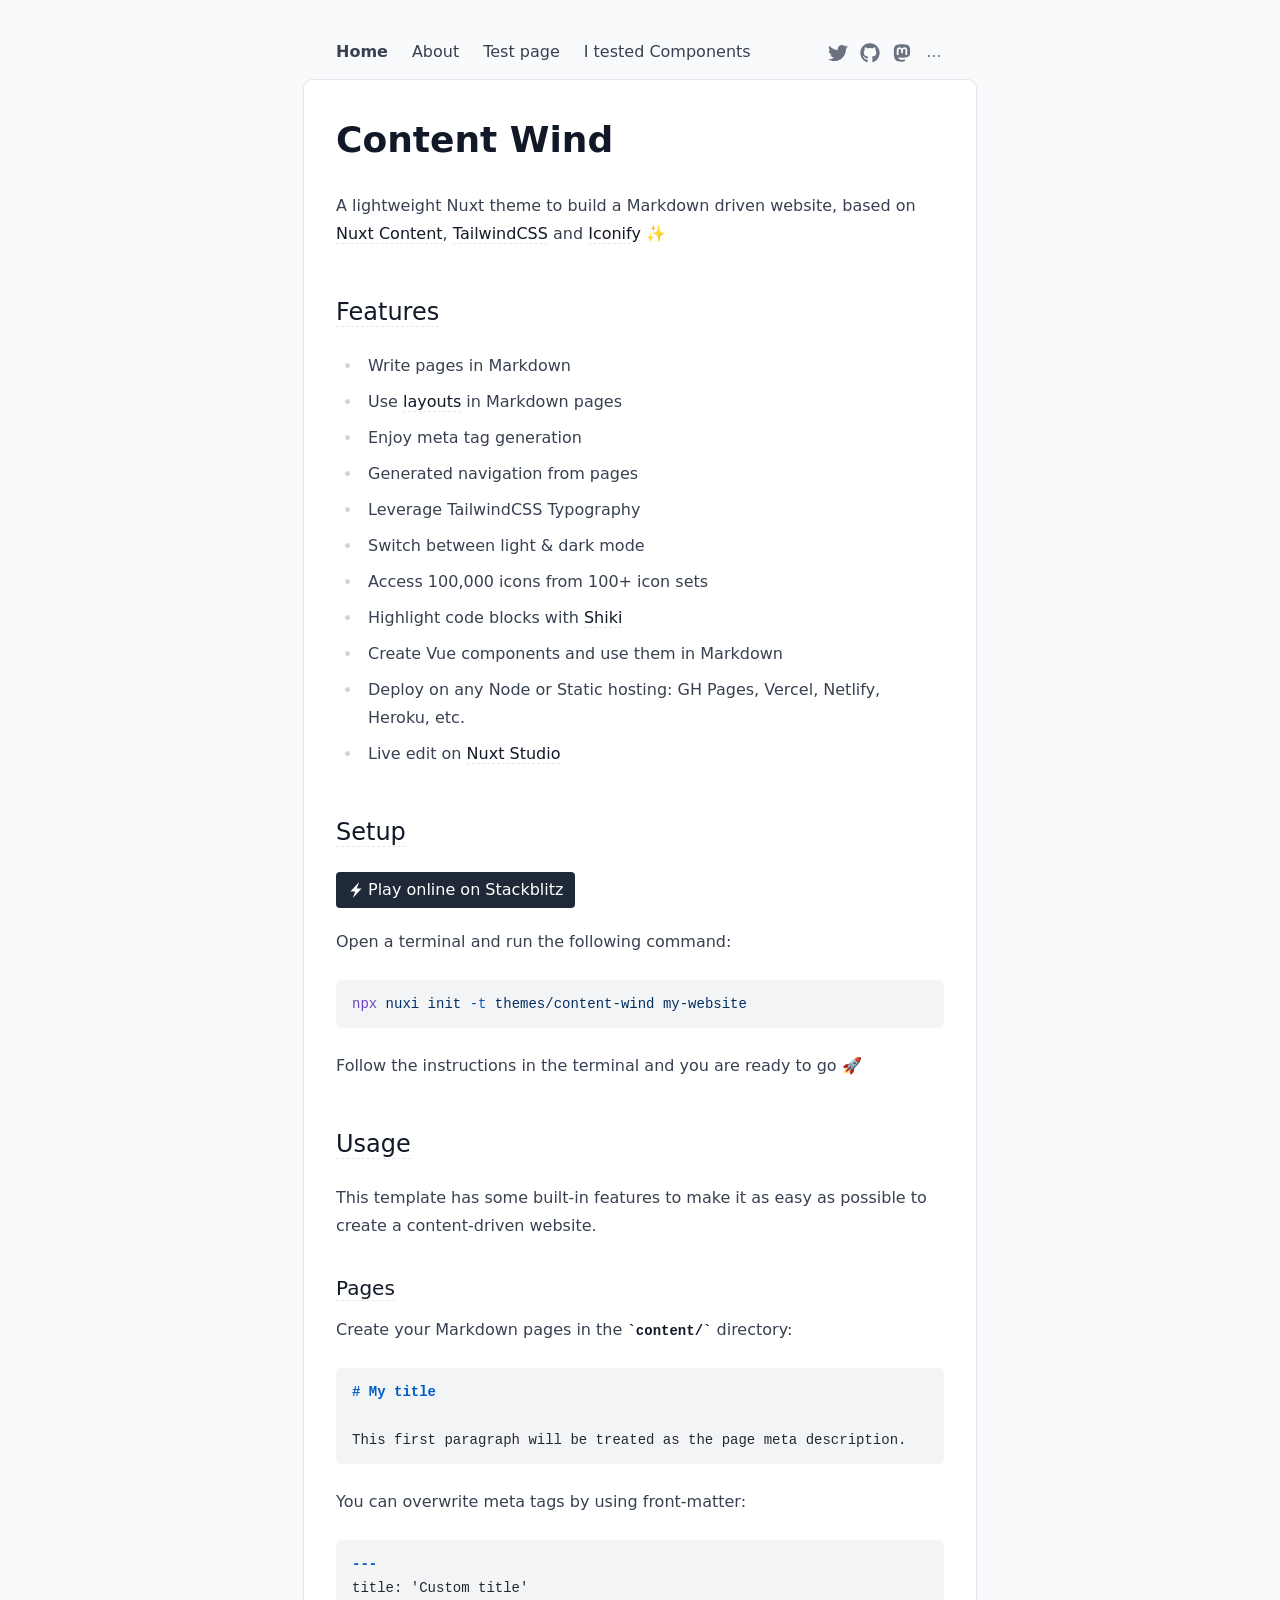
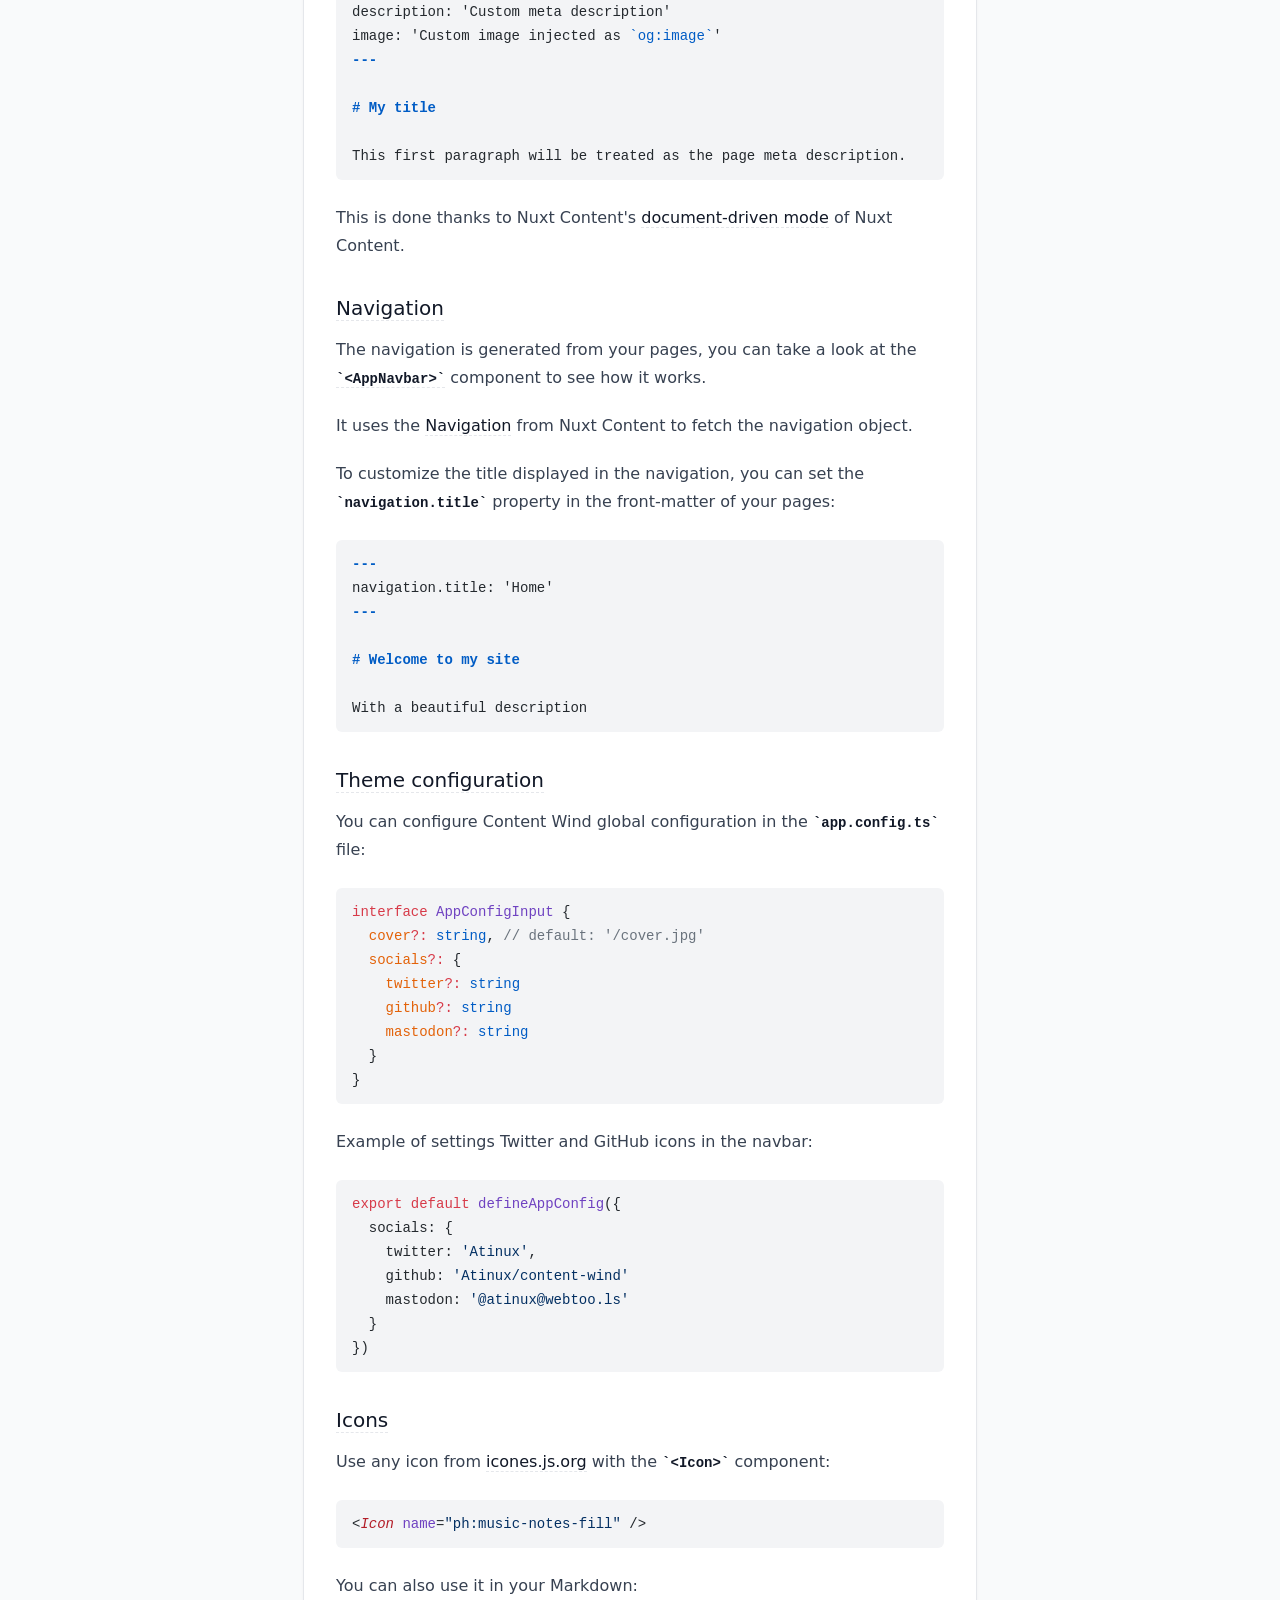
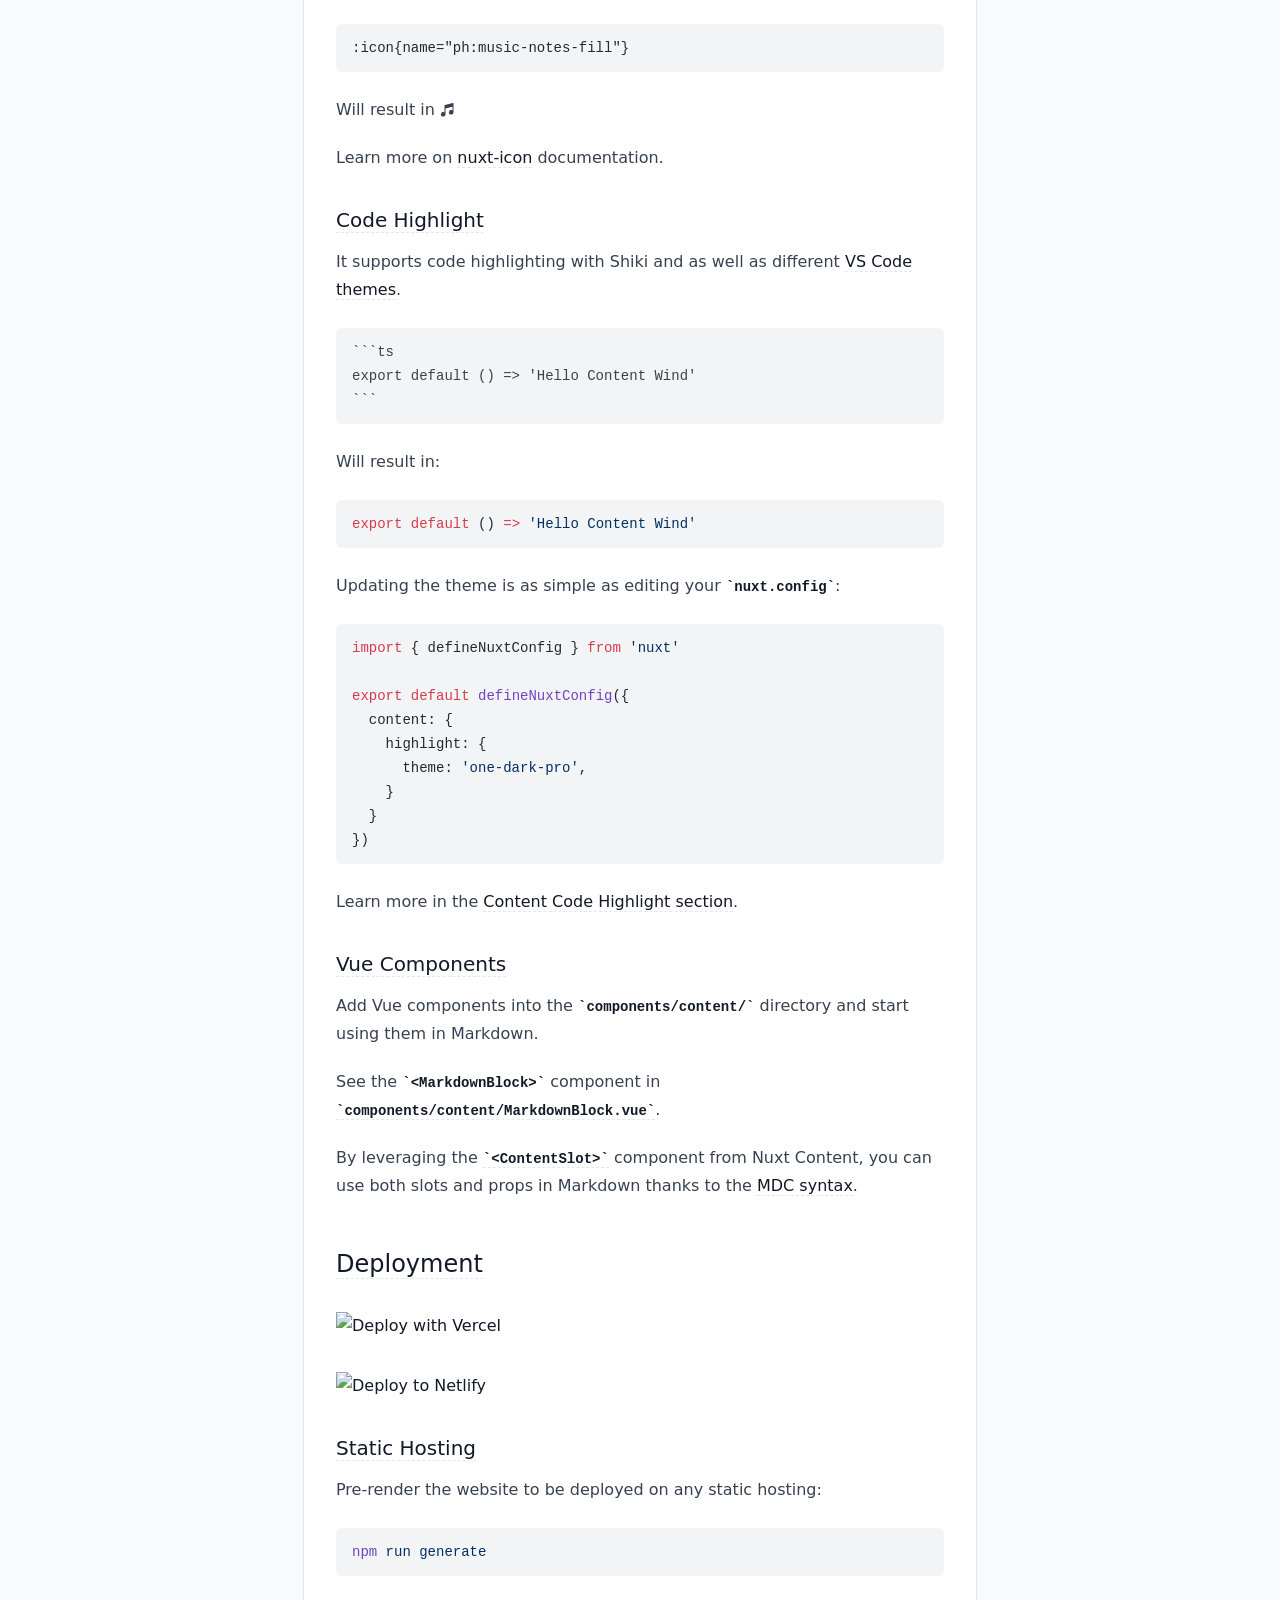
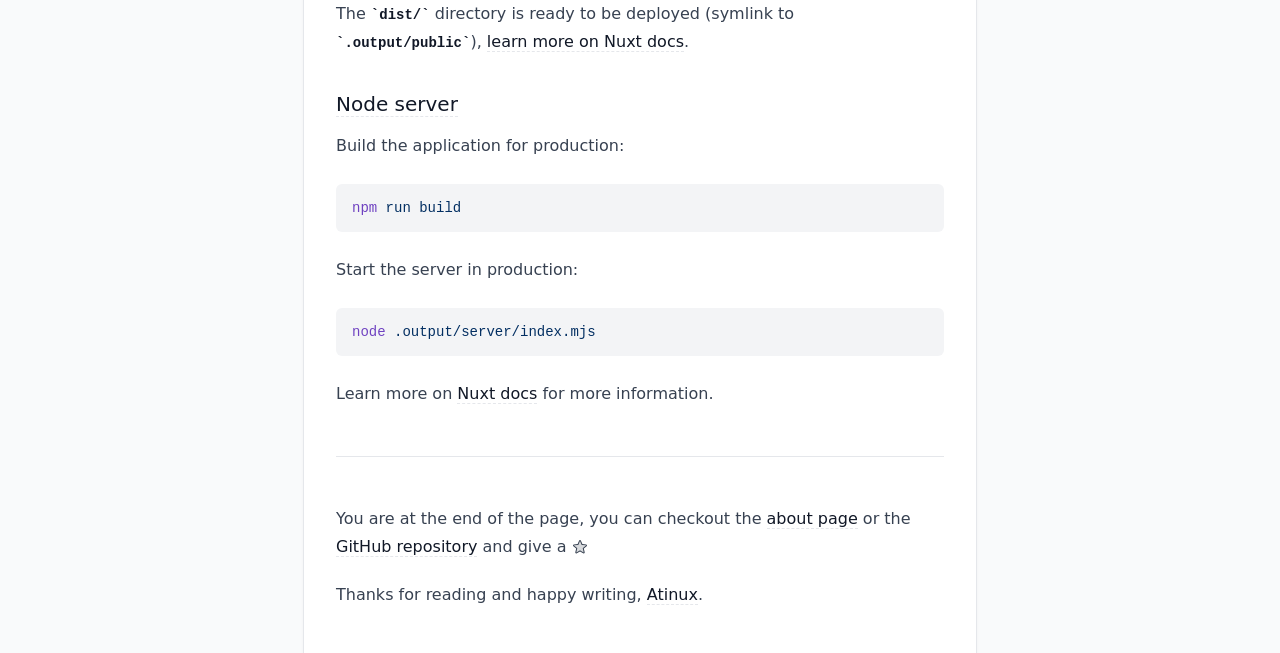
==== commit 5a4129e8: "Deploying to gh-pages from @ billao/nuxt-studio@1951f83bf88953071089bb8647f1b5e9b6078f46 🚀" ====
--- a/index.html
+++ b/index.html
@@ -7,7 +7,7 @@
 <style>pre code .line{display:block;min-height:1rem}</style>
 <link rel="stylesheet" href="/_nuxt/entry.DfKjwJjb.css">
 <link rel="stylesheet" href="/_nuxt/ProsePre.CchFRBtv.css">
-<link rel="preload" as="fetch" crossorigin="anonymous" href="/_payload.json?542284cf-1a77-4bdc-8b53-bc961c48a96c">
+<link rel="preload" as="fetch" crossorigin="anonymous" href="/_payload.json?a32123ef-64bc-4738-8e16-de663fcdef6d">
 <link rel="modulepreload" as="script" crossorigin href="/_nuxt/C-d6XW3q.js">
 <link rel="modulepreload" as="script" crossorigin href="/_nuxt/DlJFxGhw.js">
 <link rel="modulepreload" as="script" crossorigin href="/_nuxt/-bpTXCFd.js">
@@ -97,5 +97,5 @@
 </span></span></code><!--]--></pre><!--]--><p><!--[-->Learn more in the <a href="https://content.nuxt.com/get-started/configuration#highlight" rel="nofollow"><!--[-->Content Code Highlight section<!--]--></a>.<!--]--></p><h3 id="vue-components"><a href="#vue-components"><!--[-->Vue Components<!--]--></a></h3><p><!--[-->Add Vue components into the <code class=""><!--[-->components/content/<!--]--></code> directory and start using them in Markdown.<!--]--></p><p><!--[-->See the <code class=""><!--[-->&lt;MarkdownBlock&gt;<!--]--></code> component in <a href="https://github.com/Atinux/content-wind/blob/main/.demo/components/content/MarkdownBlock.vue" rel="nofollow"><!--[--><code class=""><!--[-->components/content/MarkdownBlock.vue<!--]--></code><!--]--></a>.<!--]--></p><p><!--[-->By leveraging the <a href="https://content.nuxt.com/components/content-slot" rel="nofollow"><!--[--><code class=""><!--[-->&lt;ContentSlot&gt;<!--]--></code><!--]--></a> component from Nuxt Content, you can use both slots and props in Markdown thanks to the <a href="https://content.nuxt.com/usage/markdown" rel="nofollow"><!--[-->MDC syntax<!--]--></a>.<!--]--></p><h2 id="deployment"><a href="#deployment"><!--[-->Deployment<!--]--></a></h2><p><!--[--><a href="https://vercel.com/new/clone?repository-url=https%3A%2F%2Fgithub.com%2FAtinux%2Fcontent-wind-template" rel="nofollow"><!--[--><img src="https://vercel.com/button" alt="Deploy with Vercel"><!--]--></a> <a href="https://app.netlify.com/start/deploy?repository=https://github.com/Atinux/content-wind-template" rel="nofollow"><!--[--><img src="https://www.netlify.com/img/deploy/button.svg" alt="Deploy to Netlify"><!--]--></a><!--]--></p><h3 id="static-hosting"><a href="#static-hosting"><!--[-->Static Hosting<!--]--></a></h3><p><!--[-->Pre-render the website to be deployed on any static hosting:<!--]--></p><!--[--><pre class="language-bash shiki shiki-themes github-dark github-light" style=""><!--[--><code><span class="line" line="1"><span style="--shiki-dark:#B392F0;--shiki-default:#6F42C1">npm</span><span style="--shiki-dark:#9ECBFF;--shiki-default:#032F62"> run</span><span style="--shiki-dark:#9ECBFF;--shiki-default:#032F62"> generate
 </span></span></code><!--]--></pre><!--]--><p><!--[-->The <code class=""><!--[-->dist/<!--]--></code> directory is ready to be deployed (symlink to <code class=""><!--[-->.output/public<!--]--></code>), <a href="https://nuxt.com/docs/getting-started/deployment#static-hosting" rel="nofollow"><!--[-->learn more on Nuxt docs<!--]--></a>.<!--]--></p><h3 id="node-server"><a href="#node-server"><!--[-->Node server<!--]--></a></h3><p><!--[-->Build the application for production:<!--]--></p><!--[--><pre class="language-bash shiki shiki-themes github-dark github-light" style=""><!--[--><code><span class="line" line="1"><span style="--shiki-dark:#B392F0;--shiki-default:#6F42C1">npm</span><span style="--shiki-dark:#9ECBFF;--shiki-default:#032F62"> run</span><span style="--shiki-dark:#9ECBFF;--shiki-default:#032F62"> build
 </span></span></code><!--]--></pre><!--]--><p><!--[-->Start the server in production:<!--]--></p><!--[--><pre class="language-bash shiki shiki-themes github-dark github-light" style=""><!--[--><code><span class="line" line="1"><span style="--shiki-dark:#B392F0;--shiki-default:#6F42C1">node</span><span style="--shiki-dark:#9ECBFF;--shiki-default:#032F62"> .output/server/index.mjs
-</span></span></code><!--]--></pre><!--]--><p><!--[-->Learn more on <a href="https://nuxt.com/docs/getting-started/deployment" rel="nofollow"><!--[-->Nuxt docs<!--]--></a> for more information.<!--]--></p><hr><p><!--[-->You are at the end of the page, you can checkout the <a href="/about" class=""><!--[-->about page<!--]--></a> or the <a href="https://github.com/Atinux/content-wind" rel="nofollow"><!--[-->GitHub repository<!--]--></a> and give a <svg xmlns="http://www.w3.org/2000/svg" xmlns:xlink="http://www.w3.org/1999/xlink" aria-hidden="true" role="img" class="icon" style="" width="1em" height="1em" viewBox="0 0 256 256" data-v-d7f066d9><g fill="currentColor"><path d="m229.06 108.79l-48.7 42l14.88 62.79a8.4 8.4 0 0 1-12.52 9.17L128 189.09l-54.72 33.65a8.4 8.4 0 0 1-12.52-9.17l14.88-62.79l-48.7-42A8.46 8.46 0 0 1 31.73 94l63.91-5.2l24.62-59.6a8.36 8.36 0 0 1 15.48 0l24.62 59.6l63.91 5.2a8.46 8.46 0 0 1 4.79 14.79" opacity=".2"/><path d="M239.18 97.26A16.38 16.38 0 0 0 224.92 86l-59-4.76l-22.78-55.09a16.36 16.36 0 0 0-30.27 0L90.11 81.23L31.08 86a16.46 16.46 0 0 0-9.37 28.86l45 38.83L53 211.75a16.38 16.38 0 0 0 24.5 17.82l50.5-31.08l50.53 31.08A16.4 16.4 0 0 0 203 211.75l-13.76-58.07l45-38.83a16.43 16.43 0 0 0 4.94-17.59m-15.34 5.47l-48.7 42a8 8 0 0 0-2.56 7.91l14.88 62.8a.37.37 0 0 1-.17.48c-.18.14-.23.11-.38 0l-54.72-33.65a8 8 0 0 0-8.38 0l-54.72 33.67c-.15.09-.19.12-.38 0a.37.37 0 0 1-.17-.48l14.88-62.8a8 8 0 0 0-2.56-7.91l-48.7-42c-.12-.1-.23-.19-.13-.5s.18-.27.33-.29l63.92-5.16a8 8 0 0 0 6.72-4.94l24.62-59.61c.08-.17.11-.25.35-.25s.27.08.35.25L153 91.86a8 8 0 0 0 6.75 4.92l63.92 5.16c.15 0 .24 0 .33.29s0 .4-.16.5"/></g></svg><!--]--></p><p><!--[-->Thanks for reading and happy writing, <a href="https://twitter.com/Atinux" rel="nofollow"><!--[-->Atinux<!--]--></a>.<!--]--></p><style>html .dark .shiki span {color: var(--shiki-dark);background: var(--shiki-dark-bg);font-style: var(--shiki-dark-font-style);font-weight: var(--shiki-dark-font-weight);text-decoration: var(--shiki-dark-text-decoration);}html.dark .shiki span {color: var(--shiki-dark);background: var(--shiki-dark-bg);font-style: var(--shiki-dark-font-style);font-weight: var(--shiki-dark-font-weight);text-decoration: var(--shiki-dark-text-decoration);}html .default .shiki span {color: var(--shiki-default);background: var(--shiki-default-bg);font-style: var(--shiki-default-font-style);font-weight: var(--shiki-default-font-weight);text-decoration: var(--shiki-default-text-decoration);}html .shiki span {color: var(--shiki-default);background: var(--shiki-default-bg);font-style: var(--shiki-default-font-style);font-weight: var(--shiki-default-font-weight);text-decoration: var(--shiki-default-text-decoration);}</style></div><!--]--></main></div></div><!--]--></div></div><div id="teleports"></div><script type="application/json" id="__NUXT_DATA__" data-ssr="true" data-src="/_payload.json?542284cf-1a77-4bdc-8b53-bc961c48a96c">[{"state":1,"once":1453,"_errors":1454,"serverRendered":5,"path":11,"prerenderedAt":1456},["Reactive",2],{"$scolor-mode":3,"$sdd-pages":7,"$sdd-surrounds":1407,"$sdd-globals":1423,"$sdd-navigation":1425,"$sicons":1434},{"preference":4,"value":4,"unknown":5,"forced":6},"system",true,false,["ShallowRef",8],["ShallowReactive",9],{"/":10},{"_path":11,"_dir":12,"_draft":6,"_partial":6,"_locale":12,"title":13,"description":14,"navigation":15,"body":17,"_type":1401,"_id":1402,"_source":1403,"_file":1404,"_stem":1405,"_extension":267,"layout":1406},"/","","Content Wind","A lightweight Nuxt theme to build a Markdown driven website, based on Nuxt Content, TailwindCSS and Iconify ✨",{"title":16},"Home",{"type":18,"children":19,"toc":1385},"root",[20,28,63,70,153,159,171,176,226,231,237,242,249,262,300,305,395,409,415,433,446,459,518,524,537,676,681,778,784,806,849,854,868,878,892,898,912,921,926,959,972,1084,1097,1103,1116,1141,1167,1173,1199,1205,1210,1235,1264,1270,1275,1298,1303,1323,1336,1340,1366,1379],{"type":21,"tag":22,"props":23,"children":25},"element","h1",{"id":24},"content-wind",[26],{"type":27,"value":13},"text",{"type":21,"tag":29,"props":30,"children":31},"p",{},[32,34,43,45,52,54,61],{"type":27,"value":33},"A lightweight Nuxt theme to build a Markdown driven website, based on ",{"type":21,"tag":35,"props":36,"children":40},"a",{"href":37,"rel":38},"https://content.nuxt.com",[39],"nofollow",[41],{"type":27,"value":42},"Nuxt Content",{"type":27,"value":44},", ",{"type":21,"tag":35,"props":46,"children":49},{"href":47,"rel":48},"https://tailwindcss.com",[39],[50],{"type":27,"value":51},"TailwindCSS",{"type":27,"value":53}," and ",{"type":21,"tag":35,"props":55,"children":58},{"href":56,"rel":57},"https://iconify.design",[39],[59],{"type":27,"value":60},"Iconify",{"type":27,"value":62}," ✨",{"type":21,"tag":64,"props":65,"children":67},"h2",{"id":66},"features",[68],{"type":27,"value":69},"Features",{"type":21,"tag":71,"props":72,"children":73},"ul",{},[74,80,94,99,104,109,114,119,131,136,141],{"type":21,"tag":75,"props":76,"children":77},"li",{},[78],{"type":27,"value":79},"Write pages in Markdown",{"type":21,"tag":75,"props":81,"children":82},{},[83,85,92],{"type":27,"value":84},"Use ",{"type":21,"tag":35,"props":86,"children":89},{"href":87,"rel":88},"https://nuxt.com/docs/guide/directory-structure/layouts",[39],[90],{"type":27,"value":91},"layouts",{"type":27,"value":93}," in Markdown pages",{"type":21,"tag":75,"props":95,"children":96},{},[97],{"type":27,"value":98},"Enjoy meta tag generation",{"type":21,"tag":75,"props":100,"children":101},{},[102],{"type":27,"value":103},"Generated navigation from pages",{"type":21,"tag":75,"props":105,"children":106},{},[107],{"type":27,"value":108},"Leverage TailwindCSS Typography",{"type":21,"tag":75,"props":110,"children":111},{},[112],{"type":27,"value":113},"Switch between light & dark mode",{"type":21,"tag":75,"props":115,"children":116},{},[117],{"type":27,"value":118},"Access 100,000 icons from 100+ icon sets",{"type":21,"tag":75,"props":120,"children":121},{},[122,124],{"type":27,"value":123},"Highlight code blocks with ",{"type":21,"tag":35,"props":125,"children":128},{"href":126,"rel":127},"https://shiki.matsu.io",[39],[129],{"type":27,"value":130},"Shiki",{"type":21,"tag":75,"props":132,"children":133},{},[134],{"type":27,"value":135},"Create Vue components and use them in Markdown",{"type":21,"tag":75,"props":137,"children":138},{},[139],{"type":27,"value":140},"Deploy on any Node or Static hosting: GH Pages, Vercel, Netlify, Heroku, etc.",{"type":21,"tag":75,"props":142,"children":143},{},[144,146],{"type":27,"value":145},"Live edit on ",{"type":21,"tag":35,"props":147,"children":150},{"href":148,"rel":149},"https://nuxt.studio",[39],[151],{"type":27,"value":152},"Nuxt Studio",{"type":21,"tag":64,"props":154,"children":156},{"id":155},"setup",[157],{"type":27,"value":158},"Setup",{"type":21,"tag":160,"props":161,"children":165},"button-link",{":external":162,"href":163,"icon":164},"true","https://stackblitz.com/github/Atinux/content-wind/tree/main/.demo?file=content%2F1.index.md","simple-icons:stackblitz",[166],{"type":21,"tag":29,"props":167,"children":168},{},[169],{"type":27,"value":170},"Play online on Stackblitz",{"type":21,"tag":29,"props":172,"children":173},{},[174],{"type":27,"value":175},"Open a terminal and run the following command:",{"type":21,"tag":177,"props":178,"children":182},"pre",{"className":179,"code":180,"language":181,"meta":12,"style":12},"language-bash shiki shiki-themes github-dark github-light","npx nuxi init -t themes/content-wind my-website\n","bash",[183],{"type":21,"tag":184,"props":185,"children":186},"code",{"__ignoreMap":12},[187],{"type":21,"tag":188,"props":189,"children":192},"span",{"class":190,"line":191},"line",1,[193,199,205,210,216,221],{"type":21,"tag":188,"props":194,"children":196},{"style":195},"--shiki-dark:#B392F0;--shiki-default:#6F42C1",[197],{"type":27,"value":198},"npx",{"type":21,"tag":188,"props":200,"children":202},{"style":201},"--shiki-dark:#9ECBFF;--shiki-default:#032F62",[203],{"type":27,"value":204}," nuxi",{"type":21,"tag":188,"props":206,"children":207},{"style":201},[208],{"type":27,"value":209}," init",{"type":21,"tag":188,"props":211,"children":213},{"style":212},"--shiki-dark:#79B8FF;--shiki-default:#005CC5",[214],{"type":27,"value":215}," -t",{"type":21,"tag":188,"props":217,"children":218},{"style":201},[219],{"type":27,"value":220}," themes/content-wind",{"type":21,"tag":188,"props":222,"children":223},{"style":201},[224],{"type":27,"value":225}," my-website\n",{"type":21,"tag":29,"props":227,"children":228},{},[229],{"type":27,"value":230},"Follow the instructions in the terminal and you are ready to go 🚀",{"type":21,"tag":64,"props":232,"children":234},{"id":233},"usage",[235],{"type":27,"value":236},"Usage",{"type":21,"tag":29,"props":238,"children":239},{},[240],{"type":27,"value":241},"This template has some built-in features to make it as easy as possible to create a content-driven website.",{"type":21,"tag":243,"props":244,"children":246},"h3",{"id":245},"pages",[247],{"type":27,"value":248},"Pages",{"type":21,"tag":29,"props":250,"children":251},{},[252,254,260],{"type":27,"value":253},"Create your Markdown pages in the ",{"type":21,"tag":184,"props":255,"children":257},{"className":256},[],[258],{"type":27,"value":259},"content/",{"type":27,"value":261}," directory:",{"type":21,"tag":177,"props":263,"children":268},{"className":264,"code":265,"filename":266,"language":267,"meta":12,"style":12},"language-md shiki shiki-themes github-dark github-light","# My title\n\nThis first paragraph will be treated as the page meta description.\n","content/index.md","md",[269],{"type":21,"tag":184,"props":270,"children":271},{"__ignoreMap":12},[272,281,290],{"type":21,"tag":188,"props":273,"children":274},{"class":190,"line":191},[275],{"type":21,"tag":188,"props":276,"children":278},{"style":277},"--shiki-dark:#79B8FF;--shiki-default:#005CC5;--shiki-dark-font-weight:bold;--shiki-default-font-weight:bold",[279],{"type":27,"value":280},"# My title\n",{"type":21,"tag":188,"props":282,"children":284},{"class":190,"line":283},2,[285],{"type":21,"tag":188,"props":286,"children":287},{"emptyLinePlaceholder":5},[288],{"type":27,"value":289},"\n",{"type":21,"tag":188,"props":291,"children":293},{"class":190,"line":292},3,[294],{"type":21,"tag":188,"props":295,"children":297},{"style":296},"--shiki-dark:#E1E4E8;--shiki-default:#24292E",[298],{"type":27,"value":299},"This first paragraph will be treated as the page meta description.\n",{"type":21,"tag":29,"props":301,"children":302},{},[303],{"type":27,"value":304},"You can overwrite meta tags by using front-matter:",{"type":21,"tag":177,"props":306,"children":308},{"className":264,"code":307,"filename":266,"language":267,"meta":12,"style":12},"---\ntitle: 'Custom title'\ndescription: 'Custom meta description'\nimage: 'Custom image injected as `og:image`'\n---\n\n# My title\n\nThis first paragraph will be treated as the page meta description.\n",[309],{"type":21,"tag":184,"props":310,"children":311},{"__ignoreMap":12},[312,320,328,336,355,363,371,379,387],{"type":21,"tag":188,"props":313,"children":314},{"class":190,"line":191},[315],{"type":21,"tag":188,"props":316,"children":317},{"style":277},[318],{"type":27,"value":319},"---\n",{"type":21,"tag":188,"props":321,"children":322},{"class":190,"line":283},[323],{"type":21,"tag":188,"props":324,"children":325},{"style":296},[326],{"type":27,"value":327},"title: 'Custom title'\n",{"type":21,"tag":188,"props":329,"children":330},{"class":190,"line":292},[331],{"type":21,"tag":188,"props":332,"children":333},{"style":296},[334],{"type":27,"value":335},"description: 'Custom meta description'\n",{"type":21,"tag":188,"props":337,"children":339},{"class":190,"line":338},4,[340,345,350],{"type":21,"tag":188,"props":341,"children":342},{"style":296},[343],{"type":27,"value":344},"image: 'Custom image injected as ",{"type":21,"tag":188,"props":346,"children":347},{"style":212},[348],{"type":27,"value":349},"`og:image`",{"type":21,"tag":188,"props":351,"children":352},{"style":296},[353],{"type":27,"value":354},"'\n",{"type":21,"tag":188,"props":356,"children":358},{"class":190,"line":357},5,[359],{"type":21,"tag":188,"props":360,"children":361},{"style":277},[362],{"type":27,"value":319},{"type":21,"tag":188,"props":364,"children":366},{"class":190,"line":365},6,[367],{"type":21,"tag":188,"props":368,"children":369},{"emptyLinePlaceholder":5},[370],{"type":27,"value":289},{"type":21,"tag":188,"props":372,"children":374},{"class":190,"line":373},7,[375],{"type":21,"tag":188,"props":376,"children":377},{"style":277},[378],{"type":27,"value":280},{"type":21,"tag":188,"props":380,"children":382},{"class":190,"line":381},8,[383],{"type":21,"tag":188,"props":384,"children":385},{"emptyLinePlaceholder":5},[386],{"type":27,"value":289},{"type":21,"tag":188,"props":388,"children":390},{"class":190,"line":389},9,[391],{"type":21,"tag":188,"props":392,"children":393},{"style":296},[394],{"type":27,"value":299},{"type":21,"tag":29,"props":396,"children":397},{},[398,400,407],{"type":27,"value":399},"This is done thanks to Nuxt Content's ",{"type":21,"tag":35,"props":401,"children":404},{"href":402,"rel":403},"https://content.nuxtjs.org/guide/writing/document-driven",[39],[405],{"type":27,"value":406},"document-driven mode",{"type":27,"value":408}," of Nuxt Content.",{"type":21,"tag":243,"props":410,"children":412},{"id":411},"navigation",[413],{"type":27,"value":414},"Navigation",{"type":21,"tag":29,"props":416,"children":417},{},[418,420,431],{"type":27,"value":419},"The navigation is generated from your pages, you can take a look at the ",{"type":21,"tag":35,"props":421,"children":424},{"href":422,"rel":423},"https://github.com/Atinux/content-wind/blob/main/components/AppNavbar.vue",[39],[425],{"type":21,"tag":184,"props":426,"children":428},{"className":427},[],[429],{"type":27,"value":430},"\u003CAppNavbar>",{"type":27,"value":432}," component to see how it works.",{"type":21,"tag":29,"props":434,"children":435},{},[436,438,444],{"type":27,"value":437},"It uses the ",{"type":21,"tag":35,"props":439,"children":442},{"href":440,"rel":441},"https://content.nuxt.com/usage/navigation",[39],[443],{"type":27,"value":414},{"type":27,"value":445},"  from Nuxt Content to fetch the navigation object.",{"type":21,"tag":29,"props":447,"children":448},{},[449,451,457],{"type":27,"value":450},"To customize the title displayed in the navigation, you can set the ",{"type":21,"tag":184,"props":452,"children":454},{"className":453},[],[455],{"type":27,"value":456},"navigation.title",{"type":27,"value":458}," property in the front-matter of your pages:",{"type":21,"tag":177,"props":460,"children":462},{"className":264,"code":461,"language":267,"meta":12,"style":12},"---\nnavigation.title: 'Home'\n---\n\n# Welcome to my site\n\nWith a beautiful description\n",[463],{"type":21,"tag":184,"props":464,"children":465},{"__ignoreMap":12},[466,473,481,488,495,503,510],{"type":21,"tag":188,"props":467,"children":468},{"class":190,"line":191},[469],{"type":21,"tag":188,"props":470,"children":471},{"style":277},[472],{"type":27,"value":319},{"type":21,"tag":188,"props":474,"children":475},{"class":190,"line":283},[476],{"type":21,"tag":188,"props":477,"children":478},{"style":296},[479],{"type":27,"value":480},"navigation.title: 'Home'\n",{"type":21,"tag":188,"props":482,"children":483},{"class":190,"line":292},[484],{"type":21,"tag":188,"props":485,"children":486},{"style":277},[487],{"type":27,"value":319},{"type":21,"tag":188,"props":489,"children":490},{"class":190,"line":338},[491],{"type":21,"tag":188,"props":492,"children":493},{"emptyLinePlaceholder":5},[494],{"type":27,"value":289},{"type":21,"tag":188,"props":496,"children":497},{"class":190,"line":357},[498],{"type":21,"tag":188,"props":499,"children":500},{"style":277},[501],{"type":27,"value":502},"# Welcome to my site\n",{"type":21,"tag":188,"props":504,"children":505},{"class":190,"line":365},[506],{"type":21,"tag":188,"props":507,"children":508},{"emptyLinePlaceholder":5},[509],{"type":27,"value":289},{"type":21,"tag":188,"props":511,"children":512},{"class":190,"line":373},[513],{"type":21,"tag":188,"props":514,"children":515},{"style":296},[516],{"type":27,"value":517},"With a beautiful description\n",{"type":21,"tag":243,"props":519,"children":521},{"id":520},"theme-configuration",[522],{"type":27,"value":523},"Theme configuration",{"type":21,"tag":29,"props":525,"children":526},{},[527,529,535],{"type":27,"value":528},"You can configure Content Wind global configuration in the ",{"type":21,"tag":184,"props":530,"children":532},{"className":531},[],[533],{"type":27,"value":534},"app.config.ts",{"type":27,"value":536}," file:",{"type":21,"tag":177,"props":538,"children":543},{"className":539,"code":540,"filename":541,"language":542,"meta":12,"style":12},"language-ts shiki shiki-themes github-dark github-light","interface AppConfigInput {\n  cover?: string, // default: '/cover.jpg'\n  socials?: {\n    twitter?: string\n    github?: string\n    mastodon?: string\n  }\n}\n","signature","ts",[544],{"type":21,"tag":184,"props":545,"children":546},{"__ignoreMap":12},[547,566,595,611,628,644,660,668],{"type":21,"tag":188,"props":548,"children":549},{"class":190,"line":191},[550,556,561],{"type":21,"tag":188,"props":551,"children":553},{"style":552},"--shiki-dark:#F97583;--shiki-default:#D73A49",[554],{"type":27,"value":555},"interface",{"type":21,"tag":188,"props":557,"children":558},{"style":195},[559],{"type":27,"value":560}," AppConfigInput",{"type":21,"tag":188,"props":562,"children":563},{"style":296},[564],{"type":27,"value":565}," {\n",{"type":21,"tag":188,"props":567,"children":568},{"class":190,"line":283},[569,575,580,585,589],{"type":21,"tag":188,"props":570,"children":572},{"style":571},"--shiki-dark:#FFAB70;--shiki-default:#E36209",[573],{"type":27,"value":574},"  cover",{"type":21,"tag":188,"props":576,"children":577},{"style":552},[578],{"type":27,"value":579},"?:",{"type":21,"tag":188,"props":581,"children":582},{"style":212},[583],{"type":27,"value":584}," string",{"type":21,"tag":188,"props":586,"children":587},{"style":296},[588],{"type":27,"value":44},{"type":21,"tag":188,"props":590,"children":592},{"style":591},"--shiki-dark:#6A737D;--shiki-default:#6A737D",[593],{"type":27,"value":594},"// default: '/cover.jpg'\n",{"type":21,"tag":188,"props":596,"children":597},{"class":190,"line":292},[598,603,607],{"type":21,"tag":188,"props":599,"children":600},{"style":571},[601],{"type":27,"value":602},"  socials",{"type":21,"tag":188,"props":604,"children":605},{"style":552},[606],{"type":27,"value":579},{"type":21,"tag":188,"props":608,"children":609},{"style":296},[610],{"type":27,"value":565},{"type":21,"tag":188,"props":612,"children":613},{"class":190,"line":338},[614,619,623],{"type":21,"tag":188,"props":615,"children":616},{"style":571},[617],{"type":27,"value":618},"    twitter",{"type":21,"tag":188,"props":620,"children":621},{"style":552},[622],{"type":27,"value":579},{"type":21,"tag":188,"props":624,"children":625},{"style":212},[626],{"type":27,"value":627}," string\n",{"type":21,"tag":188,"props":629,"children":630},{"class":190,"line":357},[631,636,640],{"type":21,"tag":188,"props":632,"children":633},{"style":571},[634],{"type":27,"value":635},"    github",{"type":21,"tag":188,"props":637,"children":638},{"style":552},[639],{"type":27,"value":579},{"type":21,"tag":188,"props":641,"children":642},{"style":212},[643],{"type":27,"value":627},{"type":21,"tag":188,"props":645,"children":646},{"class":190,"line":365},[647,652,656],{"type":21,"tag":188,"props":648,"children":649},{"style":571},[650],{"type":27,"value":651},"    mastodon",{"type":21,"tag":188,"props":653,"children":654},{"style":552},[655],{"type":27,"value":579},{"type":21,"tag":188,"props":657,"children":658},{"style":212},[659],{"type":27,"value":627},{"type":21,"tag":188,"props":661,"children":662},{"class":190,"line":373},[663],{"type":21,"tag":188,"props":664,"children":665},{"style":296},[666],{"type":27,"value":667},"  }\n",{"type":21,"tag":188,"props":669,"children":670},{"class":190,"line":381},[671],{"type":21,"tag":188,"props":672,"children":673},{"style":296},[674],{"type":27,"value":675},"}\n",{"type":21,"tag":29,"props":677,"children":678},{},[679],{"type":27,"value":680},"Example of settings Twitter and GitHub icons in the navbar:",{"type":21,"tag":177,"props":682,"children":684},{"className":539,"code":683,"filename":534,"language":542,"meta":12,"style":12},"export default defineAppConfig({\n  socials: {\n    twitter: 'Atinux',\n    github: 'Atinux/content-wind'\n    mastodon: '@atinux@webtoo.ls'\n  }\n})\n",[685],{"type":21,"tag":184,"props":686,"children":687},{"__ignoreMap":12},[688,711,719,737,750,763,770],{"type":21,"tag":188,"props":689,"children":690},{"class":190,"line":191},[691,696,701,706],{"type":21,"tag":188,"props":692,"children":693},{"style":552},[694],{"type":27,"value":695},"export",{"type":21,"tag":188,"props":697,"children":698},{"style":552},[699],{"type":27,"value":700}," default",{"type":21,"tag":188,"props":702,"children":703},{"style":195},[704],{"type":27,"value":705}," defineAppConfig",{"type":21,"tag":188,"props":707,"children":708},{"style":296},[709],{"type":27,"value":710},"({\n",{"type":21,"tag":188,"props":712,"children":713},{"class":190,"line":283},[714],{"type":21,"tag":188,"props":715,"children":716},{"style":296},[717],{"type":27,"value":718},"  socials: {\n",{"type":21,"tag":188,"props":720,"children":721},{"class":190,"line":292},[722,727,732],{"type":21,"tag":188,"props":723,"children":724},{"style":296},[725],{"type":27,"value":726},"    twitter: ",{"type":21,"tag":188,"props":728,"children":729},{"style":201},[730],{"type":27,"value":731},"'Atinux'",{"type":21,"tag":188,"props":733,"children":734},{"style":296},[735],{"type":27,"value":736},",\n",{"type":21,"tag":188,"props":738,"children":739},{"class":190,"line":338},[740,745],{"type":21,"tag":188,"props":741,"children":742},{"style":296},[743],{"type":27,"value":744},"    github: ",{"type":21,"tag":188,"props":746,"children":747},{"style":201},[748],{"type":27,"value":749},"'Atinux/content-wind'\n",{"type":21,"tag":188,"props":751,"children":752},{"class":190,"line":357},[753,758],{"type":21,"tag":188,"props":754,"children":755},{"style":296},[756],{"type":27,"value":757},"    mastodon: ",{"type":21,"tag":188,"props":759,"children":760},{"style":201},[761],{"type":27,"value":762},"'@atinux@webtoo.ls'\n",{"type":21,"tag":188,"props":764,"children":765},{"class":190,"line":365},[766],{"type":21,"tag":188,"props":767,"children":768},{"style":296},[769],{"type":27,"value":667},{"type":21,"tag":188,"props":771,"children":772},{"class":190,"line":373},[773],{"type":21,"tag":188,"props":774,"children":775},{"style":296},[776],{"type":27,"value":777},"})\n",{"type":21,"tag":243,"props":779,"children":781},{"id":780},"icons",[782],{"type":27,"value":783},"Icons",{"type":21,"tag":29,"props":785,"children":786},{},[787,789,796,798,804],{"type":27,"value":788},"Use any icon from ",{"type":21,"tag":35,"props":790,"children":793},{"href":791,"rel":792},"https://icones.js.org",[39],[794],{"type":27,"value":795},"icones.js.org",{"type":27,"value":797}," with the ",{"type":21,"tag":184,"props":799,"children":801},{"className":800},[],[802],{"type":27,"value":803},"\u003CIcon>",{"type":27,"value":805}," component:",{"type":21,"tag":177,"props":807,"children":811},{"className":808,"code":809,"language":810,"meta":12,"style":12},"language-html shiki shiki-themes github-dark github-light","\u003CIcon name=\"ph:music-notes-fill\" />\n","html",[812],{"type":21,"tag":184,"props":813,"children":814},{"__ignoreMap":12},[815],{"type":21,"tag":188,"props":816,"children":817},{"class":190,"line":191},[818,823,829,834,839,844],{"type":21,"tag":188,"props":819,"children":820},{"style":296},[821],{"type":27,"value":822},"\u003C",{"type":21,"tag":188,"props":824,"children":826},{"style":825},"--shiki-dark:#FDAEB7;--shiki-default:#B31D28;--shiki-dark-font-style:italic;--shiki-default-font-style:italic",[827],{"type":27,"value":828},"Icon",{"type":21,"tag":188,"props":830,"children":831},{"style":195},[832],{"type":27,"value":833}," name",{"type":21,"tag":188,"props":835,"children":836},{"style":296},[837],{"type":27,"value":838},"=",{"type":21,"tag":188,"props":840,"children":841},{"style":201},[842],{"type":27,"value":843},"\"ph:music-notes-fill\"",{"type":21,"tag":188,"props":845,"children":846},{"style":296},[847],{"type":27,"value":848}," />\n",{"type":21,"tag":29,"props":850,"children":851},{},[852],{"type":27,"value":853},"You can also use it in your Markdown:",{"type":21,"tag":177,"props":855,"children":857},{"className":264,"code":856,"language":267,"meta":12,"style":12},":icon{name=\"ph:music-notes-fill\"}\n",[858],{"type":21,"tag":184,"props":859,"children":860},{"__ignoreMap":12},[861],{"type":21,"tag":188,"props":862,"children":863},{"class":190,"line":191},[864],{"type":21,"tag":188,"props":865,"children":866},{"style":296},[867],{"type":27,"value":856},{"type":21,"tag":29,"props":869,"children":870},{},[871,873],{"type":27,"value":872},"Will result in ",{"type":21,"tag":874,"props":875,"children":877},"icon",{"name":876},"ph:music-notes-fill",[],{"type":21,"tag":29,"props":879,"children":880},{},[881,883,890],{"type":27,"value":882},"Learn more on ",{"type":21,"tag":35,"props":884,"children":887},{"href":885,"rel":886},"https://github.com/nuxt-modules/icon",[39],[888],{"type":27,"value":889},"nuxt-icon",{"type":27,"value":891}," documentation.",{"type":21,"tag":243,"props":893,"children":895},{"id":894},"code-highlight",[896],{"type":27,"value":897},"Code Highlight",{"type":21,"tag":29,"props":899,"children":900},{},[901,903,910],{"type":27,"value":902},"It supports code highlighting with Shiki and as well as different ",{"type":21,"tag":35,"props":904,"children":907},{"href":905,"rel":906},"https://github.com/shikijs/shiki/blob/main/docs/themes.md#all-themes",[39],[908],{"type":27,"value":909},"VS Code themes",{"type":27,"value":911},".",{"type":21,"tag":913,"props":914,"children":915},"markdown-block",{},[916],{"type":21,"tag":29,"props":917,"children":918},{},[919],{"type":27,"value":920},"```ts\nexport default () => 'Hello Content Wind'\n```",{"type":21,"tag":29,"props":922,"children":923},{},[924],{"type":27,"value":925},"Will result in:",{"type":21,"tag":177,"props":927,"children":929},{"className":539,"code":928,"language":542,"meta":12,"style":12},"export default () => 'Hello Content Wind'\n",[930],{"type":21,"tag":184,"props":931,"children":932},{"__ignoreMap":12},[933],{"type":21,"tag":188,"props":934,"children":935},{"class":190,"line":191},[936,940,944,949,954],{"type":21,"tag":188,"props":937,"children":938},{"style":552},[939],{"type":27,"value":695},{"type":21,"tag":188,"props":941,"children":942},{"style":552},[943],{"type":27,"value":700},{"type":21,"tag":188,"props":945,"children":946},{"style":296},[947],{"type":27,"value":948}," () ",{"type":21,"tag":188,"props":950,"children":951},{"style":552},[952],{"type":27,"value":953},"=>",{"type":21,"tag":188,"props":955,"children":956},{"style":201},[957],{"type":27,"value":958}," 'Hello Content Wind'\n",{"type":21,"tag":29,"props":960,"children":961},{},[962,964,970],{"type":27,"value":963},"Updating the theme is as simple as editing your ",{"type":21,"tag":184,"props":965,"children":967},{"className":966},[],[968],{"type":27,"value":969},"nuxt.config",{"type":27,"value":971},":",{"type":21,"tag":177,"props":973,"children":975},{"className":539,"code":974,"language":542,"meta":12,"style":12},"import { defineNuxtConfig } from 'nuxt'\n\nexport default defineNuxtConfig({\n  content: {\n    highlight: {\n      theme: 'one-dark-pro',\n    }\n  }\n})\n",[976],{"type":21,"tag":184,"props":977,"children":978},{"__ignoreMap":12},[979,1002,1009,1029,1037,1045,1062,1070,1077],{"type":21,"tag":188,"props":980,"children":981},{"class":190,"line":191},[982,987,992,997],{"type":21,"tag":188,"props":983,"children":984},{"style":552},[985],{"type":27,"value":986},"import",{"type":21,"tag":188,"props":988,"children":989},{"style":296},[990],{"type":27,"value":991}," { defineNuxtConfig } ",{"type":21,"tag":188,"props":993,"children":994},{"style":552},[995],{"type":27,"value":996},"from",{"type":21,"tag":188,"props":998,"children":999},{"style":201},[1000],{"type":27,"value":1001}," 'nuxt'\n",{"type":21,"tag":188,"props":1003,"children":1004},{"class":190,"line":283},[1005],{"type":21,"tag":188,"props":1006,"children":1007},{"emptyLinePlaceholder":5},[1008],{"type":27,"value":289},{"type":21,"tag":188,"props":1010,"children":1011},{"class":190,"line":292},[1012,1016,1020,1025],{"type":21,"tag":188,"props":1013,"children":1014},{"style":552},[1015],{"type":27,"value":695},{"type":21,"tag":188,"props":1017,"children":1018},{"style":552},[1019],{"type":27,"value":700},{"type":21,"tag":188,"props":1021,"children":1022},{"style":195},[1023],{"type":27,"value":1024}," defineNuxtConfig",{"type":21,"tag":188,"props":1026,"children":1027},{"style":296},[1028],{"type":27,"value":710},{"type":21,"tag":188,"props":1030,"children":1031},{"class":190,"line":338},[1032],{"type":21,"tag":188,"props":1033,"children":1034},{"style":296},[1035],{"type":27,"value":1036},"  content: {\n",{"type":21,"tag":188,"props":1038,"children":1039},{"class":190,"line":357},[1040],{"type":21,"tag":188,"props":1041,"children":1042},{"style":296},[1043],{"type":27,"value":1044},"    highlight: {\n",{"type":21,"tag":188,"props":1046,"children":1047},{"class":190,"line":365},[1048,1053,1058],{"type":21,"tag":188,"props":1049,"children":1050},{"style":296},[1051],{"type":27,"value":1052},"      theme: ",{"type":21,"tag":188,"props":1054,"children":1055},{"style":201},[1056],{"type":27,"value":1057},"'one-dark-pro'",{"type":21,"tag":188,"props":1059,"children":1060},{"style":296},[1061],{"type":27,"value":736},{"type":21,"tag":188,"props":1063,"children":1064},{"class":190,"line":373},[1065],{"type":21,"tag":188,"props":1066,"children":1067},{"style":296},[1068],{"type":27,"value":1069},"    }\n",{"type":21,"tag":188,"props":1071,"children":1072},{"class":190,"line":381},[1073],{"type":21,"tag":188,"props":1074,"children":1075},{"style":296},[1076],{"type":27,"value":667},{"type":21,"tag":188,"props":1078,"children":1079},{"class":190,"line":389},[1080],{"type":21,"tag":188,"props":1081,"children":1082},{"style":296},[1083],{"type":27,"value":777},{"type":21,"tag":29,"props":1085,"children":1086},{},[1087,1089,1096],{"type":27,"value":1088},"Learn more in the ",{"type":21,"tag":35,"props":1090,"children":1093},{"href":1091,"rel":1092},"https://content.nuxt.com/get-started/configuration#highlight",[39],[1094],{"type":27,"value":1095},"Content Code Highlight section",{"type":27,"value":911},{"type":21,"tag":243,"props":1098,"children":1100},{"id":1099},"vue-components",[1101],{"type":27,"value":1102},"Vue Components",{"type":21,"tag":29,"props":1104,"children":1105},{},[1106,1108,1114],{"type":27,"value":1107},"Add Vue components into the ",{"type":21,"tag":184,"props":1109,"children":1111},{"className":1110},[],[1112],{"type":27,"value":1113},"components/content/",{"type":27,"value":1115}," directory and start using them in Markdown.",{"type":21,"tag":29,"props":1117,"children":1118},{},[1119,1121,1127,1129,1140],{"type":27,"value":1120},"See the ",{"type":21,"tag":184,"props":1122,"children":1124},{"className":1123},[],[1125],{"type":27,"value":1126},"\u003CMarkdownBlock>",{"type":27,"value":1128}," component in ",{"type":21,"tag":35,"props":1130,"children":1133},{"href":1131,"rel":1132},"https://github.com/Atinux/content-wind/blob/main/.demo/components/content/MarkdownBlock.vue",[39],[1134],{"type":21,"tag":184,"props":1135,"children":1137},{"className":1136},[],[1138],{"type":27,"value":1139},"components/content/MarkdownBlock.vue",{"type":27,"value":911},{"type":21,"tag":29,"props":1142,"children":1143},{},[1144,1146,1157,1159,1166],{"type":27,"value":1145},"By leveraging the ",{"type":21,"tag":35,"props":1147,"children":1150},{"href":1148,"rel":1149},"https://content.nuxt.com/components/content-slot",[39],[1151],{"type":21,"tag":184,"props":1152,"children":1154},{"className":1153},[],[1155],{"type":27,"value":1156},"\u003CContentSlot>",{"type":27,"value":1158}," component from Nuxt Content, you can use both slots and props in Markdown thanks to the ",{"type":21,"tag":35,"props":1160,"children":1163},{"href":1161,"rel":1162},"https://content.nuxt.com/usage/markdown",[39],[1164],{"type":27,"value":1165},"MDC syntax",{"type":27,"value":911},{"type":21,"tag":64,"props":1168,"children":1170},{"id":1169},"deployment",[1171],{"type":27,"value":1172},"Deployment",{"type":21,"tag":29,"props":1174,"children":1175},{},[1176,1187,1189],{"type":21,"tag":35,"props":1177,"children":1180},{"href":1178,"rel":1179},"https://vercel.com/new/clone?repository-url=https%3A%2F%2Fgithub.com%2FAtinux%2Fcontent-wind-template",[39],[1181],{"type":21,"tag":1182,"props":1183,"children":1186},"img",{"alt":1184,"src":1185},"Deploy with Vercel","https://vercel.com/button",[],{"type":27,"value":1188}," ",{"type":21,"tag":35,"props":1190,"children":1193},{"href":1191,"rel":1192},"https://app.netlify.com/start/deploy?repository=https://github.com/Atinux/content-wind-template",[39],[1194],{"type":21,"tag":1182,"props":1195,"children":1198},{"alt":1196,"src":1197},"Deploy to Netlify","https://www.netlify.com/img/deploy/button.svg",[],{"type":21,"tag":243,"props":1200,"children":1202},{"id":1201},"static-hosting",[1203],{"type":27,"value":1204},"Static Hosting",{"type":21,"tag":29,"props":1206,"children":1207},{},[1208],{"type":27,"value":1209},"Pre-render the website to be deployed on any static hosting:",{"type":21,"tag":177,"props":1211,"children":1213},{"className":179,"code":1212,"language":181,"meta":12,"style":12},"npm run generate\n",[1214],{"type":21,"tag":184,"props":1215,"children":1216},{"__ignoreMap":12},[1217],{"type":21,"tag":188,"props":1218,"children":1219},{"class":190,"line":191},[1220,1225,1230],{"type":21,"tag":188,"props":1221,"children":1222},{"style":195},[1223],{"type":27,"value":1224},"npm",{"type":21,"tag":188,"props":1226,"children":1227},{"style":201},[1228],{"type":27,"value":1229}," run",{"type":21,"tag":188,"props":1231,"children":1232},{"style":201},[1233],{"type":27,"value":1234}," generate\n",{"type":21,"tag":29,"props":1236,"children":1237},{},[1238,1240,1246,1248,1254,1256,1263],{"type":27,"value":1239},"The ",{"type":21,"tag":184,"props":1241,"children":1243},{"className":1242},[],[1244],{"type":27,"value":1245},"dist/",{"type":27,"value":1247}," directory is ready to be deployed (symlink to ",{"type":21,"tag":184,"props":1249,"children":1251},{"className":1250},[],[1252],{"type":27,"value":1253},".output/public",{"type":27,"value":1255},"), ",{"type":21,"tag":35,"props":1257,"children":1260},{"href":1258,"rel":1259},"https://nuxt.com/docs/getting-started/deployment#static-hosting",[39],[1261],{"type":27,"value":1262},"learn more on Nuxt docs",{"type":27,"value":911},{"type":21,"tag":243,"props":1265,"children":1267},{"id":1266},"node-server",[1268],{"type":27,"value":1269},"Node server",{"type":21,"tag":29,"props":1271,"children":1272},{},[1273],{"type":27,"value":1274},"Build the application for production:",{"type":21,"tag":177,"props":1276,"children":1278},{"className":179,"code":1277,"language":181,"meta":12,"style":12},"npm run build\n",[1279],{"type":21,"tag":184,"props":1280,"children":1281},{"__ignoreMap":12},[1282],{"type":21,"tag":188,"props":1283,"children":1284},{"class":190,"line":191},[1285,1289,1293],{"type":21,"tag":188,"props":1286,"children":1287},{"style":195},[1288],{"type":27,"value":1224},{"type":21,"tag":188,"props":1290,"children":1291},{"style":201},[1292],{"type":27,"value":1229},{"type":21,"tag":188,"props":1294,"children":1295},{"style":201},[1296],{"type":27,"value":1297}," build\n",{"type":21,"tag":29,"props":1299,"children":1300},{},[1301],{"type":27,"value":1302},"Start the server in production:",{"type":21,"tag":177,"props":1304,"children":1306},{"className":179,"code":1305,"language":181,"meta":12,"style":12},"node .output/server/index.mjs\n",[1307],{"type":21,"tag":184,"props":1308,"children":1309},{"__ignoreMap":12},[1310],{"type":21,"tag":188,"props":1311,"children":1312},{"class":190,"line":191},[1313,1318],{"type":21,"tag":188,"props":1314,"children":1315},{"style":195},[1316],{"type":27,"value":1317},"node",{"type":21,"tag":188,"props":1319,"children":1320},{"style":201},[1321],{"type":27,"value":1322}," .output/server/index.mjs\n",{"type":21,"tag":29,"props":1324,"children":1325},{},[1326,1327,1334],{"type":27,"value":882},{"type":21,"tag":35,"props":1328,"children":1331},{"href":1329,"rel":1330},"https://nuxt.com/docs/getting-started/deployment",[39],[1332],{"type":27,"value":1333},"Nuxt docs",{"type":27,"value":1335}," for more information.",{"type":21,"tag":1337,"props":1338,"children":1339},"hr",{},[],{"type":21,"tag":29,"props":1341,"children":1342},{},[1343,1345,1351,1353,1360,1362],{"type":27,"value":1344},"You are at the end of the page, you can checkout the ",{"type":21,"tag":35,"props":1346,"children":1348},{"href":1347},"/about",[1349],{"type":27,"value":1350},"about page",{"type":27,"value":1352}," or the ",{"type":21,"tag":35,"props":1354,"children":1357},{"href":1355,"rel":1356},"https://github.com/Atinux/content-wind",[39],[1358],{"type":27,"value":1359},"GitHub repository",{"type":27,"value":1361}," and give a ",{"type":21,"tag":874,"props":1363,"children":1365},{"name":1364},"ph:star-duotone",[],{"type":21,"tag":29,"props":1367,"children":1368},{},[1369,1371,1378],{"type":27,"value":1370},"Thanks for reading and happy writing, ",{"type":21,"tag":35,"props":1372,"children":1375},{"href":1373,"rel":1374},"https://twitter.com/Atinux",[39],[1376],{"type":27,"value":1377},"Atinux",{"type":27,"value":911},{"type":21,"tag":1380,"props":1381,"children":1382},"style",{},[1383],{"type":27,"value":1384},"html .dark .shiki span {color: var(--shiki-dark);background: var(--shiki-dark-bg);font-style: var(--shiki-dark-font-style);font-weight: var(--shiki-dark-font-weight);text-decoration: var(--shiki-dark-text-decoration);}html.dark .shiki span {color: var(--shiki-dark);background: var(--shiki-dark-bg);font-style: var(--shiki-dark-font-style);font-weight: var(--shiki-dark-font-weight);text-decoration: var(--shiki-dark-text-decoration);}html .default .shiki span {color: var(--shiki-default);background: var(--shiki-default-bg);font-style: var(--shiki-default-font-style);font-weight: var(--shiki-default-font-weight);text-decoration: var(--shiki-default-text-decoration);}html .shiki span {color: var(--shiki-default);background: var(--shiki-default-bg);font-style: var(--shiki-default-font-style);font-weight: var(--shiki-default-font-weight);text-decoration: var(--shiki-default-text-decoration);}",{"title":12,"searchDepth":283,"depth":283,"links":1386},[1387,1388,1389,1397],{"id":66,"depth":283,"text":69},{"id":155,"depth":283,"text":158},{"id":233,"depth":283,"text":236,"children":1390},[1391,1392,1393,1394,1395,1396],{"id":245,"depth":292,"text":248},{"id":411,"depth":292,"text":414},{"id":520,"depth":292,"text":523},{"id":780,"depth":292,"text":783},{"id":894,"depth":292,"text":897},{"id":1099,"depth":292,"text":1102},{"id":1169,"depth":283,"text":1172,"children":1398},[1399,1400],{"id":1201,"depth":292,"text":1204},{"id":1266,"depth":292,"text":1269},"markdown","content:1.index.md","content","1.index.md","1.index","default",["ShallowRef",1408],["ShallowReactive",1409],{"/":1410},[1411,1412],null,{"_path":1347,"_dir":12,"_draft":6,"_partial":6,"_locale":12,"title":1413,"description":1414,"navigation":1415,"layout":1416,"head":1417,"_type":1401,"_id":1420,"_source":1403,"_file":1421,"_stem":1422,"_extension":267},"About","This is the about page, with a custom description and image for SEO ✨",{"title":1413},"full-width",{"description":1418,"image":1419},"This is a custom description for Content Wind about page.","https://fastly.picsum.photos/id/866/536/354.jpg?hmac=tGofDTV7tl2rprappPzKFiZ9vDh5MKj39oa2D--gqhA","content:2.about.md","2.about.md","2.about",["ShallowRef",1424],{},[1426,1427,1428,1431],{"title":16,"_path":11},{"title":1413,"_path":1347,"layout":1416},{"title":1429,"_path":1430},"Test page","/test",{"title":1432,"_path":1433},"I tested Components","/hero",{"simple-icons:stackblitz":1435,"fa-brands:twitter":1439,"fa-brands:github":1442,"fa-brands:mastodon":1445,"ph:music-notes-fill":1448,"ph:star-duotone":1451},{"left":1436,"top":1436,"width":1437,"height":1437,"rotate":1436,"vFlip":6,"hFlip":6,"body":1438},0,24,"\u003Cpath fill=\"currentColor\" d=\"M10.797 14.182H3.635L16.728 0l-3.525 9.818h7.162L7.272 24l3.524-9.818Z\"/>",{"left":1436,"top":1436,"width":1440,"height":1440,"rotate":1436,"vFlip":6,"hFlip":6,"body":1441},512,"\u003Cpath fill=\"currentColor\" d=\"M459.37 151.716c.325 4.548.325 9.097.325 13.645c0 138.72-105.583 298.558-298.558 298.558c-59.452 0-114.68-17.219-161.137-47.106c8.447.974 16.568 1.299 25.34 1.299c49.055 0 94.213-16.568 130.274-44.832c-46.132-.975-84.792-31.188-98.112-72.772c6.498.974 12.995 1.624 19.818 1.624c9.421 0 18.843-1.3 27.614-3.573c-48.081-9.747-84.143-51.98-84.143-102.985v-1.299c13.969 7.797 30.214 12.67 47.431 13.319c-28.264-18.843-46.781-51.005-46.781-87.391c0-19.492 5.197-37.36 14.294-52.954c51.655 63.675 129.3 105.258 216.365 109.807c-1.624-7.797-2.599-15.918-2.599-24.04c0-57.828 46.782-104.934 104.934-104.934c30.213 0 57.502 12.67 76.67 33.137c23.715-4.548 46.456-13.32 66.599-25.34c-7.798 24.366-24.366 44.833-46.132 57.827c21.117-2.273 41.584-8.122 60.426-16.243c-14.292 20.791-32.161 39.308-52.628 54.253\"/>",{"left":1436,"top":1436,"width":1443,"height":1440,"rotate":1436,"vFlip":6,"hFlip":6,"body":1444},496,"\u003Cpath fill=\"currentColor\" d=\"M165.9 397.4c0 2-2.3 3.6-5.2 3.6c-3.3.3-5.6-1.3-5.6-3.6c0-2 2.3-3.6 5.2-3.6c3-.3 5.6 1.3 5.6 3.6m-31.1-4.5c-.7 2 1.3 4.3 4.3 4.9c2.6 1 5.6 0 6.2-2s-1.3-4.3-4.3-5.2c-2.6-.7-5.5.3-6.2 2.3m44.2-1.7c-2.9.7-4.9 2.6-4.6 4.9c.3 2 2.9 3.3 5.9 2.6c2.9-.7 4.9-2.6 4.6-4.6c-.3-1.9-3-3.2-5.9-2.9M244.8 8C106.1 8 0 113.3 0 252c0 110.9 69.8 205.8 169.5 239.2c12.8 2.3 17.3-5.6 17.3-12.1c0-6.2-.3-40.4-.3-61.4c0 0-70 15-84.7-29.8c0 0-11.4-29.1-27.8-36.6c0 0-22.9-15.7 1.6-15.4c0 0 24.9 2 38.6 25.8c21.9 38.6 58.6 27.5 72.9 20.9c2.3-16 8.8-27.1 16-33.7c-55.9-6.2-112.3-14.3-112.3-110.5c0-27.5 7.6-41.3 23.6-58.9c-2.6-6.5-11.1-33.3 2.6-67.9c20.9-6.5 69 27 69 27c20-5.6 41.5-8.5 62.8-8.5s42.8 2.9 62.8 8.5c0 0 48.1-33.6 69-27c13.7 34.7 5.2 61.4 2.6 67.9c16 17.7 25.8 31.5 25.8 58.9c0 96.5-58.9 104.2-114.8 110.5c9.2 7.9 17 22.9 17 46.4c0 33.7-.3 75.4-.3 83.6c0 6.5 4.6 14.4 17.3 12.1C428.2 457.8 496 362.9 496 252C496 113.3 383.5 8 244.8 8M97.2 352.9c-1.3 1-1 3.3.7 5.2c1.6 1.6 3.9 2.3 5.2 1c1.3-1 1-3.3-.7-5.2c-1.6-1.6-3.9-2.3-5.2-1m-10.8-8.1c-.7 1.3.3 2.9 2.3 3.9c1.6 1 3.6.7 4.3-.7c.7-1.3-.3-2.9-2.3-3.9c-2-.6-3.6-.3-4.3.7m32.4 35.6c-1.6 1.3-1 4.3 1.3 6.2c2.3 2.3 5.2 2.6 6.5 1c1.3-1.3.7-4.3-1.3-6.2c-2.2-2.3-5.2-2.6-6.5-1m-11.4-14.7c-1.6 1-1.6 3.6 0 5.9s4.3 3.3 5.6 2.3c1.6-1.3 1.6-3.9 0-6.2c-1.4-2.3-4-3.3-5.6-2\"/>",{"left":1436,"top":1436,"width":1446,"height":1440,"rotate":1436,"vFlip":6,"hFlip":6,"body":1447},448,"\u003Cpath fill=\"currentColor\" d=\"M433 179.11c0-97.2-63.71-125.7-63.71-125.7c-62.52-28.7-228.56-28.4-290.48 0c0 0-63.72 28.5-63.72 125.7c0 115.7-6.6 259.4 105.63 289.1c40.51 10.7 75.32 13 103.33 11.4c50.81-2.8 79.32-18.1 79.32-18.1l-1.7-36.9s-36.31 11.4-77.12 10.1c-40.41-1.4-83-4.4-89.63-54a102.5 102.5 0 0 1-.9-13.9c85.63 20.9 158.65 9.1 178.75 6.7c56.12-6.7 105-41.3 111.23-72.9c9.8-49.8 9-121.5 9-121.5m-75.12 125.2h-46.63v-114.2c0-49.7-64-51.6-64 6.9v62.5h-46.33V197c0-58.5-64-56.6-64-6.9v114.2H90.19c0-122.1-5.2-147.9 18.41-175c25.9-28.9 79.82-30.8 103.83 6.1l11.6 19.5l11.6-19.5c24.11-37.1 78.12-34.8 103.83-6.1c23.71 27.3 18.4 53 18.4 175z\"/>",{"left":1436,"top":1436,"width":1449,"height":1449,"rotate":1436,"vFlip":6,"hFlip":6,"body":1450},256,"\u003Cpath fill=\"currentColor\" d=\"M212.92 17.71a7.89 7.89 0 0 0-6.86-1.46l-128 32A8 8 0 0 0 72 56v110.1A36 36 0 1 0 88 196v-93.75l112-28v59.85a36 36 0 1 0 16 29.9V24a8 8 0 0 0-3.08-6.29\"/>",{"left":1436,"top":1436,"width":1449,"height":1449,"rotate":1436,"vFlip":6,"hFlip":6,"body":1452},"\u003Cg fill=\"currentColor\">\u003Cpath d=\"m229.06 108.79l-48.7 42l14.88 62.79a8.4 8.4 0 0 1-12.52 9.17L128 189.09l-54.72 33.65a8.4 8.4 0 0 1-12.52-9.17l14.88-62.79l-48.7-42A8.46 8.46 0 0 1 31.73 94l63.91-5.2l24.62-59.6a8.36 8.36 0 0 1 15.48 0l24.62 59.6l63.91 5.2a8.46 8.46 0 0 1 4.79 14.79\" opacity=\".2\"/>\u003Cpath d=\"M239.18 97.26A16.38 16.38 0 0 0 224.92 86l-59-4.76l-22.78-55.09a16.36 16.36 0 0 0-30.27 0L90.11 81.23L31.08 86a16.46 16.46 0 0 0-9.37 28.86l45 38.83L53 211.75a16.38 16.38 0 0 0 24.5 17.82l50.5-31.08l50.53 31.08A16.4 16.4 0 0 0 203 211.75l-13.76-58.07l45-38.83a16.43 16.43 0 0 0 4.94-17.59m-15.34 5.47l-48.7 42a8 8 0 0 0-2.56 7.91l14.88 62.8a.37.37 0 0 1-.17.48c-.18.14-.23.11-.38 0l-54.72-33.65a8 8 0 0 0-8.38 0l-54.72 33.67c-.15.09-.19.12-.38 0a.37.37 0 0 1-.17-.48l14.88-62.8a8 8 0 0 0-2.56-7.91l-48.7-42c-.12-.1-.23-.19-.13-.5s.18-.27.33-.29l63.92-5.16a8 8 0 0 0 6.72-4.94l24.62-59.61c.08-.17.11-.25.35-.25s.27.08.35.25L153 91.86a8 8 0 0 0 6.75 4.92l63.92 5.16c.15 0 .24 0 .33.29s0 .4-.16.5\"/>\u003C/g>",["Set"],["ShallowReactive",1455],{},1724319952227]</script>
-<script>window.__NUXT__={};window.__NUXT__.config={public:{studio:{apiURL:"https://api.nuxt.studio",iframeMessagingAllowedOrigins:""},mdc:{components:{prose:true,map:{p:"prose-p",a:"prose-a",blockquote:"prose-blockquote","code-inline":"prose-code-inline",code:"ProseCodeInline",em:"prose-em",h1:"prose-h1",h2:"prose-h2",h3:"prose-h3",h4:"prose-h4",h5:"prose-h5",h6:"prose-h6",hr:"prose-hr",img:"prose-img",ul:"prose-ul",ol:"prose-ol",li:"prose-li",strong:"prose-strong",table:"prose-table",thead:"prose-thead",tbody:"prose-tbody",td:"prose-td",th:"prose-th",tr:"prose-tr"}},headings:{anchorLinks:{h1:false,h2:true,h3:true,h4:true,h5:false,h6:false}}},content:{locales:[],defaultLocale:"",integrity:1724319932521,experimental:{stripQueryParameters:false,advanceQuery:false,clientDB:false},respectPathCase:false,api:{baseURL:"/api/_content"},navigation:{fields:["layout"]},tags:{p:"prose-p",a:"prose-a",blockquote:"prose-blockquote","code-inline":"prose-code-inline",code:"ProseCodeInline",em:"prose-em",h1:"prose-h1",h2:"prose-h2",h3:"prose-h3",h4:"prose-h4",h5:"prose-h5",h6:"prose-h6",hr:"prose-hr",img:"prose-img",ul:"prose-ul",ol:"prose-ol",li:"prose-li",strong:"prose-strong",table:"prose-table",thead:"prose-thead",tbody:"prose-tbody",td:"prose-td",th:"prose-th",tr:"prose-tr"},highlight:{theme:{dark:"github-dark",default:"github-light"},highlighter:"shiki",langs:["js","jsx","json","ts","tsx","vue","css","html","bash","md","mdc","yaml"]},wsUrl:"",documentDriven:{page:true,navigation:true,surround:true,globals:{},layoutFallbacks:["theme"],injectPage:true},host:"",trailingSlash:false,search:"",contentHead:true,anchorLinks:{depth:4,exclude:[1]}}},app:{baseURL:"/",buildId:"542284cf-1a77-4bdc-8b53-bc961c48a96c",buildAssetsDir:"/_nuxt/",cdnURL:""}}</script></body></html>+</span></span></code><!--]--></pre><!--]--><p><!--[-->Learn more on <a href="https://nuxt.com/docs/getting-started/deployment" rel="nofollow"><!--[-->Nuxt docs<!--]--></a> for more information.<!--]--></p><hr><p><!--[-->You are at the end of the page, you can checkout the <a href="/about" class=""><!--[-->about page<!--]--></a> or the <a href="https://github.com/Atinux/content-wind" rel="nofollow"><!--[-->GitHub repository<!--]--></a> and give a <svg xmlns="http://www.w3.org/2000/svg" xmlns:xlink="http://www.w3.org/1999/xlink" aria-hidden="true" role="img" class="icon" style="" width="1em" height="1em" viewBox="0 0 256 256" data-v-d7f066d9><g fill="currentColor"><path d="m229.06 108.79l-48.7 42l14.88 62.79a8.4 8.4 0 0 1-12.52 9.17L128 189.09l-54.72 33.65a8.4 8.4 0 0 1-12.52-9.17l14.88-62.79l-48.7-42A8.46 8.46 0 0 1 31.73 94l63.91-5.2l24.62-59.6a8.36 8.36 0 0 1 15.48 0l24.62 59.6l63.91 5.2a8.46 8.46 0 0 1 4.79 14.79" opacity=".2"/><path d="M239.18 97.26A16.38 16.38 0 0 0 224.92 86l-59-4.76l-22.78-55.09a16.36 16.36 0 0 0-30.27 0L90.11 81.23L31.08 86a16.46 16.46 0 0 0-9.37 28.86l45 38.83L53 211.75a16.38 16.38 0 0 0 24.5 17.82l50.5-31.08l50.53 31.08A16.4 16.4 0 0 0 203 211.75l-13.76-58.07l45-38.83a16.43 16.43 0 0 0 4.94-17.59m-15.34 5.47l-48.7 42a8 8 0 0 0-2.56 7.91l14.88 62.8a.37.37 0 0 1-.17.48c-.18.14-.23.11-.38 0l-54.72-33.65a8 8 0 0 0-8.38 0l-54.72 33.67c-.15.09-.19.12-.38 0a.37.37 0 0 1-.17-.48l14.88-62.8a8 8 0 0 0-2.56-7.91l-48.7-42c-.12-.1-.23-.19-.13-.5s.18-.27.33-.29l63.92-5.16a8 8 0 0 0 6.72-4.94l24.62-59.61c.08-.17.11-.25.35-.25s.27.08.35.25L153 91.86a8 8 0 0 0 6.75 4.92l63.92 5.16c.15 0 .24 0 .33.29s0 .4-.16.5"/></g></svg><!--]--></p><p><!--[-->Thanks for reading and happy writing, <a href="https://twitter.com/Atinux" rel="nofollow"><!--[-->Atinux<!--]--></a>.<!--]--></p><style>html .dark .shiki span {color: var(--shiki-dark);background: var(--shiki-dark-bg);font-style: var(--shiki-dark-font-style);font-weight: var(--shiki-dark-font-weight);text-decoration: var(--shiki-dark-text-decoration);}html.dark .shiki span {color: var(--shiki-dark);background: var(--shiki-dark-bg);font-style: var(--shiki-dark-font-style);font-weight: var(--shiki-dark-font-weight);text-decoration: var(--shiki-dark-text-decoration);}html .default .shiki span {color: var(--shiki-default);background: var(--shiki-default-bg);font-style: var(--shiki-default-font-style);font-weight: var(--shiki-default-font-weight);text-decoration: var(--shiki-default-text-decoration);}html .shiki span {color: var(--shiki-default);background: var(--shiki-default-bg);font-style: var(--shiki-default-font-style);font-weight: var(--shiki-default-font-weight);text-decoration: var(--shiki-default-text-decoration);}</style></div><!--]--></main></div></div><!--]--></div></div><div id="teleports"></div><script type="application/json" id="__NUXT_DATA__" data-ssr="true" data-src="/_payload.json?a32123ef-64bc-4738-8e16-de663fcdef6d">[{"state":1,"once":1453,"_errors":1454,"serverRendered":5,"path":11,"prerenderedAt":1456},["Reactive",2],{"$scolor-mode":3,"$sdd-pages":7,"$sdd-surrounds":1407,"$sdd-globals":1423,"$sdd-navigation":1425,"$sicons":1434},{"preference":4,"value":4,"unknown":5,"forced":6},"system",true,false,["ShallowRef",8],["ShallowReactive",9],{"/":10},{"_path":11,"_dir":12,"_draft":6,"_partial":6,"_locale":12,"title":13,"description":14,"navigation":15,"body":17,"_type":1401,"_id":1402,"_source":1403,"_file":1404,"_stem":1405,"_extension":267,"layout":1406},"/","","Content Wind","A lightweight Nuxt theme to build a Markdown driven website, based on Nuxt Content, TailwindCSS and Iconify ✨",{"title":16},"Home",{"type":18,"children":19,"toc":1385},"root",[20,28,63,70,153,159,171,176,226,231,237,242,249,262,300,305,395,409,415,433,446,459,518,524,537,676,681,778,784,806,849,854,868,878,892,898,912,921,926,959,972,1084,1097,1103,1116,1141,1167,1173,1199,1205,1210,1235,1264,1270,1275,1298,1303,1323,1336,1340,1366,1379],{"type":21,"tag":22,"props":23,"children":25},"element","h1",{"id":24},"content-wind",[26],{"type":27,"value":13},"text",{"type":21,"tag":29,"props":30,"children":31},"p",{},[32,34,43,45,52,54,61],{"type":27,"value":33},"A lightweight Nuxt theme to build a Markdown driven website, based on ",{"type":21,"tag":35,"props":36,"children":40},"a",{"href":37,"rel":38},"https://content.nuxt.com",[39],"nofollow",[41],{"type":27,"value":42},"Nuxt Content",{"type":27,"value":44},", ",{"type":21,"tag":35,"props":46,"children":49},{"href":47,"rel":48},"https://tailwindcss.com",[39],[50],{"type":27,"value":51},"TailwindCSS",{"type":27,"value":53}," and ",{"type":21,"tag":35,"props":55,"children":58},{"href":56,"rel":57},"https://iconify.design",[39],[59],{"type":27,"value":60},"Iconify",{"type":27,"value":62}," ✨",{"type":21,"tag":64,"props":65,"children":67},"h2",{"id":66},"features",[68],{"type":27,"value":69},"Features",{"type":21,"tag":71,"props":72,"children":73},"ul",{},[74,80,94,99,104,109,114,119,131,136,141],{"type":21,"tag":75,"props":76,"children":77},"li",{},[78],{"type":27,"value":79},"Write pages in Markdown",{"type":21,"tag":75,"props":81,"children":82},{},[83,85,92],{"type":27,"value":84},"Use ",{"type":21,"tag":35,"props":86,"children":89},{"href":87,"rel":88},"https://nuxt.com/docs/guide/directory-structure/layouts",[39],[90],{"type":27,"value":91},"layouts",{"type":27,"value":93}," in Markdown pages",{"type":21,"tag":75,"props":95,"children":96},{},[97],{"type":27,"value":98},"Enjoy meta tag generation",{"type":21,"tag":75,"props":100,"children":101},{},[102],{"type":27,"value":103},"Generated navigation from pages",{"type":21,"tag":75,"props":105,"children":106},{},[107],{"type":27,"value":108},"Leverage TailwindCSS Typography",{"type":21,"tag":75,"props":110,"children":111},{},[112],{"type":27,"value":113},"Switch between light & dark mode",{"type":21,"tag":75,"props":115,"children":116},{},[117],{"type":27,"value":118},"Access 100,000 icons from 100+ icon sets",{"type":21,"tag":75,"props":120,"children":121},{},[122,124],{"type":27,"value":123},"Highlight code blocks with ",{"type":21,"tag":35,"props":125,"children":128},{"href":126,"rel":127},"https://shiki.matsu.io",[39],[129],{"type":27,"value":130},"Shiki",{"type":21,"tag":75,"props":132,"children":133},{},[134],{"type":27,"value":135},"Create Vue components and use them in Markdown",{"type":21,"tag":75,"props":137,"children":138},{},[139],{"type":27,"value":140},"Deploy on any Node or Static hosting: GH Pages, Vercel, Netlify, Heroku, etc.",{"type":21,"tag":75,"props":142,"children":143},{},[144,146],{"type":27,"value":145},"Live edit on ",{"type":21,"tag":35,"props":147,"children":150},{"href":148,"rel":149},"https://nuxt.studio",[39],[151],{"type":27,"value":152},"Nuxt Studio",{"type":21,"tag":64,"props":154,"children":156},{"id":155},"setup",[157],{"type":27,"value":158},"Setup",{"type":21,"tag":160,"props":161,"children":165},"button-link",{":external":162,"href":163,"icon":164},"true","https://stackblitz.com/github/Atinux/content-wind/tree/main/.demo?file=content%2F1.index.md","simple-icons:stackblitz",[166],{"type":21,"tag":29,"props":167,"children":168},{},[169],{"type":27,"value":170},"Play online on Stackblitz",{"type":21,"tag":29,"props":172,"children":173},{},[174],{"type":27,"value":175},"Open a terminal and run the following command:",{"type":21,"tag":177,"props":178,"children":182},"pre",{"className":179,"code":180,"language":181,"meta":12,"style":12},"language-bash shiki shiki-themes github-dark github-light","npx nuxi init -t themes/content-wind my-website\n","bash",[183],{"type":21,"tag":184,"props":185,"children":186},"code",{"__ignoreMap":12},[187],{"type":21,"tag":188,"props":189,"children":192},"span",{"class":190,"line":191},"line",1,[193,199,205,210,216,221],{"type":21,"tag":188,"props":194,"children":196},{"style":195},"--shiki-dark:#B392F0;--shiki-default:#6F42C1",[197],{"type":27,"value":198},"npx",{"type":21,"tag":188,"props":200,"children":202},{"style":201},"--shiki-dark:#9ECBFF;--shiki-default:#032F62",[203],{"type":27,"value":204}," nuxi",{"type":21,"tag":188,"props":206,"children":207},{"style":201},[208],{"type":27,"value":209}," init",{"type":21,"tag":188,"props":211,"children":213},{"style":212},"--shiki-dark:#79B8FF;--shiki-default:#005CC5",[214],{"type":27,"value":215}," -t",{"type":21,"tag":188,"props":217,"children":218},{"style":201},[219],{"type":27,"value":220}," themes/content-wind",{"type":21,"tag":188,"props":222,"children":223},{"style":201},[224],{"type":27,"value":225}," my-website\n",{"type":21,"tag":29,"props":227,"children":228},{},[229],{"type":27,"value":230},"Follow the instructions in the terminal and you are ready to go 🚀",{"type":21,"tag":64,"props":232,"children":234},{"id":233},"usage",[235],{"type":27,"value":236},"Usage",{"type":21,"tag":29,"props":238,"children":239},{},[240],{"type":27,"value":241},"This template has some built-in features to make it as easy as possible to create a content-driven website.",{"type":21,"tag":243,"props":244,"children":246},"h3",{"id":245},"pages",[247],{"type":27,"value":248},"Pages",{"type":21,"tag":29,"props":250,"children":251},{},[252,254,260],{"type":27,"value":253},"Create your Markdown pages in the ",{"type":21,"tag":184,"props":255,"children":257},{"className":256},[],[258],{"type":27,"value":259},"content/",{"type":27,"value":261}," directory:",{"type":21,"tag":177,"props":263,"children":268},{"className":264,"code":265,"filename":266,"language":267,"meta":12,"style":12},"language-md shiki shiki-themes github-dark github-light","# My title\n\nThis first paragraph will be treated as the page meta description.\n","content/index.md","md",[269],{"type":21,"tag":184,"props":270,"children":271},{"__ignoreMap":12},[272,281,290],{"type":21,"tag":188,"props":273,"children":274},{"class":190,"line":191},[275],{"type":21,"tag":188,"props":276,"children":278},{"style":277},"--shiki-dark:#79B8FF;--shiki-default:#005CC5;--shiki-dark-font-weight:bold;--shiki-default-font-weight:bold",[279],{"type":27,"value":280},"# My title\n",{"type":21,"tag":188,"props":282,"children":284},{"class":190,"line":283},2,[285],{"type":21,"tag":188,"props":286,"children":287},{"emptyLinePlaceholder":5},[288],{"type":27,"value":289},"\n",{"type":21,"tag":188,"props":291,"children":293},{"class":190,"line":292},3,[294],{"type":21,"tag":188,"props":295,"children":297},{"style":296},"--shiki-dark:#E1E4E8;--shiki-default:#24292E",[298],{"type":27,"value":299},"This first paragraph will be treated as the page meta description.\n",{"type":21,"tag":29,"props":301,"children":302},{},[303],{"type":27,"value":304},"You can overwrite meta tags by using front-matter:",{"type":21,"tag":177,"props":306,"children":308},{"className":264,"code":307,"filename":266,"language":267,"meta":12,"style":12},"---\ntitle: 'Custom title'\ndescription: 'Custom meta description'\nimage: 'Custom image injected as `og:image`'\n---\n\n# My title\n\nThis first paragraph will be treated as the page meta description.\n",[309],{"type":21,"tag":184,"props":310,"children":311},{"__ignoreMap":12},[312,320,328,336,355,363,371,379,387],{"type":21,"tag":188,"props":313,"children":314},{"class":190,"line":191},[315],{"type":21,"tag":188,"props":316,"children":317},{"style":277},[318],{"type":27,"value":319},"---\n",{"type":21,"tag":188,"props":321,"children":322},{"class":190,"line":283},[323],{"type":21,"tag":188,"props":324,"children":325},{"style":296},[326],{"type":27,"value":327},"title: 'Custom title'\n",{"type":21,"tag":188,"props":329,"children":330},{"class":190,"line":292},[331],{"type":21,"tag":188,"props":332,"children":333},{"style":296},[334],{"type":27,"value":335},"description: 'Custom meta description'\n",{"type":21,"tag":188,"props":337,"children":339},{"class":190,"line":338},4,[340,345,350],{"type":21,"tag":188,"props":341,"children":342},{"style":296},[343],{"type":27,"value":344},"image: 'Custom image injected as ",{"type":21,"tag":188,"props":346,"children":347},{"style":212},[348],{"type":27,"value":349},"`og:image`",{"type":21,"tag":188,"props":351,"children":352},{"style":296},[353],{"type":27,"value":354},"'\n",{"type":21,"tag":188,"props":356,"children":358},{"class":190,"line":357},5,[359],{"type":21,"tag":188,"props":360,"children":361},{"style":277},[362],{"type":27,"value":319},{"type":21,"tag":188,"props":364,"children":366},{"class":190,"line":365},6,[367],{"type":21,"tag":188,"props":368,"children":369},{"emptyLinePlaceholder":5},[370],{"type":27,"value":289},{"type":21,"tag":188,"props":372,"children":374},{"class":190,"line":373},7,[375],{"type":21,"tag":188,"props":376,"children":377},{"style":277},[378],{"type":27,"value":280},{"type":21,"tag":188,"props":380,"children":382},{"class":190,"line":381},8,[383],{"type":21,"tag":188,"props":384,"children":385},{"emptyLinePlaceholder":5},[386],{"type":27,"value":289},{"type":21,"tag":188,"props":388,"children":390},{"class":190,"line":389},9,[391],{"type":21,"tag":188,"props":392,"children":393},{"style":296},[394],{"type":27,"value":299},{"type":21,"tag":29,"props":396,"children":397},{},[398,400,407],{"type":27,"value":399},"This is done thanks to Nuxt Content's ",{"type":21,"tag":35,"props":401,"children":404},{"href":402,"rel":403},"https://content.nuxtjs.org/guide/writing/document-driven",[39],[405],{"type":27,"value":406},"document-driven mode",{"type":27,"value":408}," of Nuxt Content.",{"type":21,"tag":243,"props":410,"children":412},{"id":411},"navigation",[413],{"type":27,"value":414},"Navigation",{"type":21,"tag":29,"props":416,"children":417},{},[418,420,431],{"type":27,"value":419},"The navigation is generated from your pages, you can take a look at the ",{"type":21,"tag":35,"props":421,"children":424},{"href":422,"rel":423},"https://github.com/Atinux/content-wind/blob/main/components/AppNavbar.vue",[39],[425],{"type":21,"tag":184,"props":426,"children":428},{"className":427},[],[429],{"type":27,"value":430},"\u003CAppNavbar>",{"type":27,"value":432}," component to see how it works.",{"type":21,"tag":29,"props":434,"children":435},{},[436,438,444],{"type":27,"value":437},"It uses the ",{"type":21,"tag":35,"props":439,"children":442},{"href":440,"rel":441},"https://content.nuxt.com/usage/navigation",[39],[443],{"type":27,"value":414},{"type":27,"value":445},"  from Nuxt Content to fetch the navigation object.",{"type":21,"tag":29,"props":447,"children":448},{},[449,451,457],{"type":27,"value":450},"To customize the title displayed in the navigation, you can set the ",{"type":21,"tag":184,"props":452,"children":454},{"className":453},[],[455],{"type":27,"value":456},"navigation.title",{"type":27,"value":458}," property in the front-matter of your pages:",{"type":21,"tag":177,"props":460,"children":462},{"className":264,"code":461,"language":267,"meta":12,"style":12},"---\nnavigation.title: 'Home'\n---\n\n# Welcome to my site\n\nWith a beautiful description\n",[463],{"type":21,"tag":184,"props":464,"children":465},{"__ignoreMap":12},[466,473,481,488,495,503,510],{"type":21,"tag":188,"props":467,"children":468},{"class":190,"line":191},[469],{"type":21,"tag":188,"props":470,"children":471},{"style":277},[472],{"type":27,"value":319},{"type":21,"tag":188,"props":474,"children":475},{"class":190,"line":283},[476],{"type":21,"tag":188,"props":477,"children":478},{"style":296},[479],{"type":27,"value":480},"navigation.title: 'Home'\n",{"type":21,"tag":188,"props":482,"children":483},{"class":190,"line":292},[484],{"type":21,"tag":188,"props":485,"children":486},{"style":277},[487],{"type":27,"value":319},{"type":21,"tag":188,"props":489,"children":490},{"class":190,"line":338},[491],{"type":21,"tag":188,"props":492,"children":493},{"emptyLinePlaceholder":5},[494],{"type":27,"value":289},{"type":21,"tag":188,"props":496,"children":497},{"class":190,"line":357},[498],{"type":21,"tag":188,"props":499,"children":500},{"style":277},[501],{"type":27,"value":502},"# Welcome to my site\n",{"type":21,"tag":188,"props":504,"children":505},{"class":190,"line":365},[506],{"type":21,"tag":188,"props":507,"children":508},{"emptyLinePlaceholder":5},[509],{"type":27,"value":289},{"type":21,"tag":188,"props":511,"children":512},{"class":190,"line":373},[513],{"type":21,"tag":188,"props":514,"children":515},{"style":296},[516],{"type":27,"value":517},"With a beautiful description\n",{"type":21,"tag":243,"props":519,"children":521},{"id":520},"theme-configuration",[522],{"type":27,"value":523},"Theme configuration",{"type":21,"tag":29,"props":525,"children":526},{},[527,529,535],{"type":27,"value":528},"You can configure Content Wind global configuration in the ",{"type":21,"tag":184,"props":530,"children":532},{"className":531},[],[533],{"type":27,"value":534},"app.config.ts",{"type":27,"value":536}," file:",{"type":21,"tag":177,"props":538,"children":543},{"className":539,"code":540,"filename":541,"language":542,"meta":12,"style":12},"language-ts shiki shiki-themes github-dark github-light","interface AppConfigInput {\n  cover?: string, // default: '/cover.jpg'\n  socials?: {\n    twitter?: string\n    github?: string\n    mastodon?: string\n  }\n}\n","signature","ts",[544],{"type":21,"tag":184,"props":545,"children":546},{"__ignoreMap":12},[547,566,595,611,628,644,660,668],{"type":21,"tag":188,"props":548,"children":549},{"class":190,"line":191},[550,556,561],{"type":21,"tag":188,"props":551,"children":553},{"style":552},"--shiki-dark:#F97583;--shiki-default:#D73A49",[554],{"type":27,"value":555},"interface",{"type":21,"tag":188,"props":557,"children":558},{"style":195},[559],{"type":27,"value":560}," AppConfigInput",{"type":21,"tag":188,"props":562,"children":563},{"style":296},[564],{"type":27,"value":565}," {\n",{"type":21,"tag":188,"props":567,"children":568},{"class":190,"line":283},[569,575,580,585,589],{"type":21,"tag":188,"props":570,"children":572},{"style":571},"--shiki-dark:#FFAB70;--shiki-default:#E36209",[573],{"type":27,"value":574},"  cover",{"type":21,"tag":188,"props":576,"children":577},{"style":552},[578],{"type":27,"value":579},"?:",{"type":21,"tag":188,"props":581,"children":582},{"style":212},[583],{"type":27,"value":584}," string",{"type":21,"tag":188,"props":586,"children":587},{"style":296},[588],{"type":27,"value":44},{"type":21,"tag":188,"props":590,"children":592},{"style":591},"--shiki-dark:#6A737D;--shiki-default:#6A737D",[593],{"type":27,"value":594},"// default: '/cover.jpg'\n",{"type":21,"tag":188,"props":596,"children":597},{"class":190,"line":292},[598,603,607],{"type":21,"tag":188,"props":599,"children":600},{"style":571},[601],{"type":27,"value":602},"  socials",{"type":21,"tag":188,"props":604,"children":605},{"style":552},[606],{"type":27,"value":579},{"type":21,"tag":188,"props":608,"children":609},{"style":296},[610],{"type":27,"value":565},{"type":21,"tag":188,"props":612,"children":613},{"class":190,"line":338},[614,619,623],{"type":21,"tag":188,"props":615,"children":616},{"style":571},[617],{"type":27,"value":618},"    twitter",{"type":21,"tag":188,"props":620,"children":621},{"style":552},[622],{"type":27,"value":579},{"type":21,"tag":188,"props":624,"children":625},{"style":212},[626],{"type":27,"value":627}," string\n",{"type":21,"tag":188,"props":629,"children":630},{"class":190,"line":357},[631,636,640],{"type":21,"tag":188,"props":632,"children":633},{"style":571},[634],{"type":27,"value":635},"    github",{"type":21,"tag":188,"props":637,"children":638},{"style":552},[639],{"type":27,"value":579},{"type":21,"tag":188,"props":641,"children":642},{"style":212},[643],{"type":27,"value":627},{"type":21,"tag":188,"props":645,"children":646},{"class":190,"line":365},[647,652,656],{"type":21,"tag":188,"props":648,"children":649},{"style":571},[650],{"type":27,"value":651},"    mastodon",{"type":21,"tag":188,"props":653,"children":654},{"style":552},[655],{"type":27,"value":579},{"type":21,"tag":188,"props":657,"children":658},{"style":212},[659],{"type":27,"value":627},{"type":21,"tag":188,"props":661,"children":662},{"class":190,"line":373},[663],{"type":21,"tag":188,"props":664,"children":665},{"style":296},[666],{"type":27,"value":667},"  }\n",{"type":21,"tag":188,"props":669,"children":670},{"class":190,"line":381},[671],{"type":21,"tag":188,"props":672,"children":673},{"style":296},[674],{"type":27,"value":675},"}\n",{"type":21,"tag":29,"props":677,"children":678},{},[679],{"type":27,"value":680},"Example of settings Twitter and GitHub icons in the navbar:",{"type":21,"tag":177,"props":682,"children":684},{"className":539,"code":683,"filename":534,"language":542,"meta":12,"style":12},"export default defineAppConfig({\n  socials: {\n    twitter: 'Atinux',\n    github: 'Atinux/content-wind'\n    mastodon: '@atinux@webtoo.ls'\n  }\n})\n",[685],{"type":21,"tag":184,"props":686,"children":687},{"__ignoreMap":12},[688,711,719,737,750,763,770],{"type":21,"tag":188,"props":689,"children":690},{"class":190,"line":191},[691,696,701,706],{"type":21,"tag":188,"props":692,"children":693},{"style":552},[694],{"type":27,"value":695},"export",{"type":21,"tag":188,"props":697,"children":698},{"style":552},[699],{"type":27,"value":700}," default",{"type":21,"tag":188,"props":702,"children":703},{"style":195},[704],{"type":27,"value":705}," defineAppConfig",{"type":21,"tag":188,"props":707,"children":708},{"style":296},[709],{"type":27,"value":710},"({\n",{"type":21,"tag":188,"props":712,"children":713},{"class":190,"line":283},[714],{"type":21,"tag":188,"props":715,"children":716},{"style":296},[717],{"type":27,"value":718},"  socials: {\n",{"type":21,"tag":188,"props":720,"children":721},{"class":190,"line":292},[722,727,732],{"type":21,"tag":188,"props":723,"children":724},{"style":296},[725],{"type":27,"value":726},"    twitter: ",{"type":21,"tag":188,"props":728,"children":729},{"style":201},[730],{"type":27,"value":731},"'Atinux'",{"type":21,"tag":188,"props":733,"children":734},{"style":296},[735],{"type":27,"value":736},",\n",{"type":21,"tag":188,"props":738,"children":739},{"class":190,"line":338},[740,745],{"type":21,"tag":188,"props":741,"children":742},{"style":296},[743],{"type":27,"value":744},"    github: ",{"type":21,"tag":188,"props":746,"children":747},{"style":201},[748],{"type":27,"value":749},"'Atinux/content-wind'\n",{"type":21,"tag":188,"props":751,"children":752},{"class":190,"line":357},[753,758],{"type":21,"tag":188,"props":754,"children":755},{"style":296},[756],{"type":27,"value":757},"    mastodon: ",{"type":21,"tag":188,"props":759,"children":760},{"style":201},[761],{"type":27,"value":762},"'@atinux@webtoo.ls'\n",{"type":21,"tag":188,"props":764,"children":765},{"class":190,"line":365},[766],{"type":21,"tag":188,"props":767,"children":768},{"style":296},[769],{"type":27,"value":667},{"type":21,"tag":188,"props":771,"children":772},{"class":190,"line":373},[773],{"type":21,"tag":188,"props":774,"children":775},{"style":296},[776],{"type":27,"value":777},"})\n",{"type":21,"tag":243,"props":779,"children":781},{"id":780},"icons",[782],{"type":27,"value":783},"Icons",{"type":21,"tag":29,"props":785,"children":786},{},[787,789,796,798,804],{"type":27,"value":788},"Use any icon from ",{"type":21,"tag":35,"props":790,"children":793},{"href":791,"rel":792},"https://icones.js.org",[39],[794],{"type":27,"value":795},"icones.js.org",{"type":27,"value":797}," with the ",{"type":21,"tag":184,"props":799,"children":801},{"className":800},[],[802],{"type":27,"value":803},"\u003CIcon>",{"type":27,"value":805}," component:",{"type":21,"tag":177,"props":807,"children":811},{"className":808,"code":809,"language":810,"meta":12,"style":12},"language-html shiki shiki-themes github-dark github-light","\u003CIcon name=\"ph:music-notes-fill\" />\n","html",[812],{"type":21,"tag":184,"props":813,"children":814},{"__ignoreMap":12},[815],{"type":21,"tag":188,"props":816,"children":817},{"class":190,"line":191},[818,823,829,834,839,844],{"type":21,"tag":188,"props":819,"children":820},{"style":296},[821],{"type":27,"value":822},"\u003C",{"type":21,"tag":188,"props":824,"children":826},{"style":825},"--shiki-dark:#FDAEB7;--shiki-default:#B31D28;--shiki-dark-font-style:italic;--shiki-default-font-style:italic",[827],{"type":27,"value":828},"Icon",{"type":21,"tag":188,"props":830,"children":831},{"style":195},[832],{"type":27,"value":833}," name",{"type":21,"tag":188,"props":835,"children":836},{"style":296},[837],{"type":27,"value":838},"=",{"type":21,"tag":188,"props":840,"children":841},{"style":201},[842],{"type":27,"value":843},"\"ph:music-notes-fill\"",{"type":21,"tag":188,"props":845,"children":846},{"style":296},[847],{"type":27,"value":848}," />\n",{"type":21,"tag":29,"props":850,"children":851},{},[852],{"type":27,"value":853},"You can also use it in your Markdown:",{"type":21,"tag":177,"props":855,"children":857},{"className":264,"code":856,"language":267,"meta":12,"style":12},":icon{name=\"ph:music-notes-fill\"}\n",[858],{"type":21,"tag":184,"props":859,"children":860},{"__ignoreMap":12},[861],{"type":21,"tag":188,"props":862,"children":863},{"class":190,"line":191},[864],{"type":21,"tag":188,"props":865,"children":866},{"style":296},[867],{"type":27,"value":856},{"type":21,"tag":29,"props":869,"children":870},{},[871,873],{"type":27,"value":872},"Will result in ",{"type":21,"tag":874,"props":875,"children":877},"icon",{"name":876},"ph:music-notes-fill",[],{"type":21,"tag":29,"props":879,"children":880},{},[881,883,890],{"type":27,"value":882},"Learn more on ",{"type":21,"tag":35,"props":884,"children":887},{"href":885,"rel":886},"https://github.com/nuxt-modules/icon",[39],[888],{"type":27,"value":889},"nuxt-icon",{"type":27,"value":891}," documentation.",{"type":21,"tag":243,"props":893,"children":895},{"id":894},"code-highlight",[896],{"type":27,"value":897},"Code Highlight",{"type":21,"tag":29,"props":899,"children":900},{},[901,903,910],{"type":27,"value":902},"It supports code highlighting with Shiki and as well as different ",{"type":21,"tag":35,"props":904,"children":907},{"href":905,"rel":906},"https://github.com/shikijs/shiki/blob/main/docs/themes.md#all-themes",[39],[908],{"type":27,"value":909},"VS Code themes",{"type":27,"value":911},".",{"type":21,"tag":913,"props":914,"children":915},"markdown-block",{},[916],{"type":21,"tag":29,"props":917,"children":918},{},[919],{"type":27,"value":920},"```ts\nexport default () => 'Hello Content Wind'\n```",{"type":21,"tag":29,"props":922,"children":923},{},[924],{"type":27,"value":925},"Will result in:",{"type":21,"tag":177,"props":927,"children":929},{"className":539,"code":928,"language":542,"meta":12,"style":12},"export default () => 'Hello Content Wind'\n",[930],{"type":21,"tag":184,"props":931,"children":932},{"__ignoreMap":12},[933],{"type":21,"tag":188,"props":934,"children":935},{"class":190,"line":191},[936,940,944,949,954],{"type":21,"tag":188,"props":937,"children":938},{"style":552},[939],{"type":27,"value":695},{"type":21,"tag":188,"props":941,"children":942},{"style":552},[943],{"type":27,"value":700},{"type":21,"tag":188,"props":945,"children":946},{"style":296},[947],{"type":27,"value":948}," () ",{"type":21,"tag":188,"props":950,"children":951},{"style":552},[952],{"type":27,"value":953},"=>",{"type":21,"tag":188,"props":955,"children":956},{"style":201},[957],{"type":27,"value":958}," 'Hello Content Wind'\n",{"type":21,"tag":29,"props":960,"children":961},{},[962,964,970],{"type":27,"value":963},"Updating the theme is as simple as editing your ",{"type":21,"tag":184,"props":965,"children":967},{"className":966},[],[968],{"type":27,"value":969},"nuxt.config",{"type":27,"value":971},":",{"type":21,"tag":177,"props":973,"children":975},{"className":539,"code":974,"language":542,"meta":12,"style":12},"import { defineNuxtConfig } from 'nuxt'\n\nexport default defineNuxtConfig({\n  content: {\n    highlight: {\n      theme: 'one-dark-pro',\n    }\n  }\n})\n",[976],{"type":21,"tag":184,"props":977,"children":978},{"__ignoreMap":12},[979,1002,1009,1029,1037,1045,1062,1070,1077],{"type":21,"tag":188,"props":980,"children":981},{"class":190,"line":191},[982,987,992,997],{"type":21,"tag":188,"props":983,"children":984},{"style":552},[985],{"type":27,"value":986},"import",{"type":21,"tag":188,"props":988,"children":989},{"style":296},[990],{"type":27,"value":991}," { defineNuxtConfig } ",{"type":21,"tag":188,"props":993,"children":994},{"style":552},[995],{"type":27,"value":996},"from",{"type":21,"tag":188,"props":998,"children":999},{"style":201},[1000],{"type":27,"value":1001}," 'nuxt'\n",{"type":21,"tag":188,"props":1003,"children":1004},{"class":190,"line":283},[1005],{"type":21,"tag":188,"props":1006,"children":1007},{"emptyLinePlaceholder":5},[1008],{"type":27,"value":289},{"type":21,"tag":188,"props":1010,"children":1011},{"class":190,"line":292},[1012,1016,1020,1025],{"type":21,"tag":188,"props":1013,"children":1014},{"style":552},[1015],{"type":27,"value":695},{"type":21,"tag":188,"props":1017,"children":1018},{"style":552},[1019],{"type":27,"value":700},{"type":21,"tag":188,"props":1021,"children":1022},{"style":195},[1023],{"type":27,"value":1024}," defineNuxtConfig",{"type":21,"tag":188,"props":1026,"children":1027},{"style":296},[1028],{"type":27,"value":710},{"type":21,"tag":188,"props":1030,"children":1031},{"class":190,"line":338},[1032],{"type":21,"tag":188,"props":1033,"children":1034},{"style":296},[1035],{"type":27,"value":1036},"  content: {\n",{"type":21,"tag":188,"props":1038,"children":1039},{"class":190,"line":357},[1040],{"type":21,"tag":188,"props":1041,"children":1042},{"style":296},[1043],{"type":27,"value":1044},"    highlight: {\n",{"type":21,"tag":188,"props":1046,"children":1047},{"class":190,"line":365},[1048,1053,1058],{"type":21,"tag":188,"props":1049,"children":1050},{"style":296},[1051],{"type":27,"value":1052},"      theme: ",{"type":21,"tag":188,"props":1054,"children":1055},{"style":201},[1056],{"type":27,"value":1057},"'one-dark-pro'",{"type":21,"tag":188,"props":1059,"children":1060},{"style":296},[1061],{"type":27,"value":736},{"type":21,"tag":188,"props":1063,"children":1064},{"class":190,"line":373},[1065],{"type":21,"tag":188,"props":1066,"children":1067},{"style":296},[1068],{"type":27,"value":1069},"    }\n",{"type":21,"tag":188,"props":1071,"children":1072},{"class":190,"line":381},[1073],{"type":21,"tag":188,"props":1074,"children":1075},{"style":296},[1076],{"type":27,"value":667},{"type":21,"tag":188,"props":1078,"children":1079},{"class":190,"line":389},[1080],{"type":21,"tag":188,"props":1081,"children":1082},{"style":296},[1083],{"type":27,"value":777},{"type":21,"tag":29,"props":1085,"children":1086},{},[1087,1089,1096],{"type":27,"value":1088},"Learn more in the ",{"type":21,"tag":35,"props":1090,"children":1093},{"href":1091,"rel":1092},"https://content.nuxt.com/get-started/configuration#highlight",[39],[1094],{"type":27,"value":1095},"Content Code Highlight section",{"type":27,"value":911},{"type":21,"tag":243,"props":1098,"children":1100},{"id":1099},"vue-components",[1101],{"type":27,"value":1102},"Vue Components",{"type":21,"tag":29,"props":1104,"children":1105},{},[1106,1108,1114],{"type":27,"value":1107},"Add Vue components into the ",{"type":21,"tag":184,"props":1109,"children":1111},{"className":1110},[],[1112],{"type":27,"value":1113},"components/content/",{"type":27,"value":1115}," directory and start using them in Markdown.",{"type":21,"tag":29,"props":1117,"children":1118},{},[1119,1121,1127,1129,1140],{"type":27,"value":1120},"See the ",{"type":21,"tag":184,"props":1122,"children":1124},{"className":1123},[],[1125],{"type":27,"value":1126},"\u003CMarkdownBlock>",{"type":27,"value":1128}," component in ",{"type":21,"tag":35,"props":1130,"children":1133},{"href":1131,"rel":1132},"https://github.com/Atinux/content-wind/blob/main/.demo/components/content/MarkdownBlock.vue",[39],[1134],{"type":21,"tag":184,"props":1135,"children":1137},{"className":1136},[],[1138],{"type":27,"value":1139},"components/content/MarkdownBlock.vue",{"type":27,"value":911},{"type":21,"tag":29,"props":1142,"children":1143},{},[1144,1146,1157,1159,1166],{"type":27,"value":1145},"By leveraging the ",{"type":21,"tag":35,"props":1147,"children":1150},{"href":1148,"rel":1149},"https://content.nuxt.com/components/content-slot",[39],[1151],{"type":21,"tag":184,"props":1152,"children":1154},{"className":1153},[],[1155],{"type":27,"value":1156},"\u003CContentSlot>",{"type":27,"value":1158}," component from Nuxt Content, you can use both slots and props in Markdown thanks to the ",{"type":21,"tag":35,"props":1160,"children":1163},{"href":1161,"rel":1162},"https://content.nuxt.com/usage/markdown",[39],[1164],{"type":27,"value":1165},"MDC syntax",{"type":27,"value":911},{"type":21,"tag":64,"props":1168,"children":1170},{"id":1169},"deployment",[1171],{"type":27,"value":1172},"Deployment",{"type":21,"tag":29,"props":1174,"children":1175},{},[1176,1187,1189],{"type":21,"tag":35,"props":1177,"children":1180},{"href":1178,"rel":1179},"https://vercel.com/new/clone?repository-url=https%3A%2F%2Fgithub.com%2FAtinux%2Fcontent-wind-template",[39],[1181],{"type":21,"tag":1182,"props":1183,"children":1186},"img",{"alt":1184,"src":1185},"Deploy with Vercel","https://vercel.com/button",[],{"type":27,"value":1188}," ",{"type":21,"tag":35,"props":1190,"children":1193},{"href":1191,"rel":1192},"https://app.netlify.com/start/deploy?repository=https://github.com/Atinux/content-wind-template",[39],[1194],{"type":21,"tag":1182,"props":1195,"children":1198},{"alt":1196,"src":1197},"Deploy to Netlify","https://www.netlify.com/img/deploy/button.svg",[],{"type":21,"tag":243,"props":1200,"children":1202},{"id":1201},"static-hosting",[1203],{"type":27,"value":1204},"Static Hosting",{"type":21,"tag":29,"props":1206,"children":1207},{},[1208],{"type":27,"value":1209},"Pre-render the website to be deployed on any static hosting:",{"type":21,"tag":177,"props":1211,"children":1213},{"className":179,"code":1212,"language":181,"meta":12,"style":12},"npm run generate\n",[1214],{"type":21,"tag":184,"props":1215,"children":1216},{"__ignoreMap":12},[1217],{"type":21,"tag":188,"props":1218,"children":1219},{"class":190,"line":191},[1220,1225,1230],{"type":21,"tag":188,"props":1221,"children":1222},{"style":195},[1223],{"type":27,"value":1224},"npm",{"type":21,"tag":188,"props":1226,"children":1227},{"style":201},[1228],{"type":27,"value":1229}," run",{"type":21,"tag":188,"props":1231,"children":1232},{"style":201},[1233],{"type":27,"value":1234}," generate\n",{"type":21,"tag":29,"props":1236,"children":1237},{},[1238,1240,1246,1248,1254,1256,1263],{"type":27,"value":1239},"The ",{"type":21,"tag":184,"props":1241,"children":1243},{"className":1242},[],[1244],{"type":27,"value":1245},"dist/",{"type":27,"value":1247}," directory is ready to be deployed (symlink to ",{"type":21,"tag":184,"props":1249,"children":1251},{"className":1250},[],[1252],{"type":27,"value":1253},".output/public",{"type":27,"value":1255},"), ",{"type":21,"tag":35,"props":1257,"children":1260},{"href":1258,"rel":1259},"https://nuxt.com/docs/getting-started/deployment#static-hosting",[39],[1261],{"type":27,"value":1262},"learn more on Nuxt docs",{"type":27,"value":911},{"type":21,"tag":243,"props":1265,"children":1267},{"id":1266},"node-server",[1268],{"type":27,"value":1269},"Node server",{"type":21,"tag":29,"props":1271,"children":1272},{},[1273],{"type":27,"value":1274},"Build the application for production:",{"type":21,"tag":177,"props":1276,"children":1278},{"className":179,"code":1277,"language":181,"meta":12,"style":12},"npm run build\n",[1279],{"type":21,"tag":184,"props":1280,"children":1281},{"__ignoreMap":12},[1282],{"type":21,"tag":188,"props":1283,"children":1284},{"class":190,"line":191},[1285,1289,1293],{"type":21,"tag":188,"props":1286,"children":1287},{"style":195},[1288],{"type":27,"value":1224},{"type":21,"tag":188,"props":1290,"children":1291},{"style":201},[1292],{"type":27,"value":1229},{"type":21,"tag":188,"props":1294,"children":1295},{"style":201},[1296],{"type":27,"value":1297}," build\n",{"type":21,"tag":29,"props":1299,"children":1300},{},[1301],{"type":27,"value":1302},"Start the server in production:",{"type":21,"tag":177,"props":1304,"children":1306},{"className":179,"code":1305,"language":181,"meta":12,"style":12},"node .output/server/index.mjs\n",[1307],{"type":21,"tag":184,"props":1308,"children":1309},{"__ignoreMap":12},[1310],{"type":21,"tag":188,"props":1311,"children":1312},{"class":190,"line":191},[1313,1318],{"type":21,"tag":188,"props":1314,"children":1315},{"style":195},[1316],{"type":27,"value":1317},"node",{"type":21,"tag":188,"props":1319,"children":1320},{"style":201},[1321],{"type":27,"value":1322}," .output/server/index.mjs\n",{"type":21,"tag":29,"props":1324,"children":1325},{},[1326,1327,1334],{"type":27,"value":882},{"type":21,"tag":35,"props":1328,"children":1331},{"href":1329,"rel":1330},"https://nuxt.com/docs/getting-started/deployment",[39],[1332],{"type":27,"value":1333},"Nuxt docs",{"type":27,"value":1335}," for more information.",{"type":21,"tag":1337,"props":1338,"children":1339},"hr",{},[],{"type":21,"tag":29,"props":1341,"children":1342},{},[1343,1345,1351,1353,1360,1362],{"type":27,"value":1344},"You are at the end of the page, you can checkout the ",{"type":21,"tag":35,"props":1346,"children":1348},{"href":1347},"/about",[1349],{"type":27,"value":1350},"about page",{"type":27,"value":1352}," or the ",{"type":21,"tag":35,"props":1354,"children":1357},{"href":1355,"rel":1356},"https://github.com/Atinux/content-wind",[39],[1358],{"type":27,"value":1359},"GitHub repository",{"type":27,"value":1361}," and give a ",{"type":21,"tag":874,"props":1363,"children":1365},{"name":1364},"ph:star-duotone",[],{"type":21,"tag":29,"props":1367,"children":1368},{},[1369,1371,1378],{"type":27,"value":1370},"Thanks for reading and happy writing, ",{"type":21,"tag":35,"props":1372,"children":1375},{"href":1373,"rel":1374},"https://twitter.com/Atinux",[39],[1376],{"type":27,"value":1377},"Atinux",{"type":27,"value":911},{"type":21,"tag":1380,"props":1381,"children":1382},"style",{},[1383],{"type":27,"value":1384},"html .dark .shiki span {color: var(--shiki-dark);background: var(--shiki-dark-bg);font-style: var(--shiki-dark-font-style);font-weight: var(--shiki-dark-font-weight);text-decoration: var(--shiki-dark-text-decoration);}html.dark .shiki span {color: var(--shiki-dark);background: var(--shiki-dark-bg);font-style: var(--shiki-dark-font-style);font-weight: var(--shiki-dark-font-weight);text-decoration: var(--shiki-dark-text-decoration);}html .default .shiki span {color: var(--shiki-default);background: var(--shiki-default-bg);font-style: var(--shiki-default-font-style);font-weight: var(--shiki-default-font-weight);text-decoration: var(--shiki-default-text-decoration);}html .shiki span {color: var(--shiki-default);background: var(--shiki-default-bg);font-style: var(--shiki-default-font-style);font-weight: var(--shiki-default-font-weight);text-decoration: var(--shiki-default-text-decoration);}",{"title":12,"searchDepth":283,"depth":283,"links":1386},[1387,1388,1389,1397],{"id":66,"depth":283,"text":69},{"id":155,"depth":283,"text":158},{"id":233,"depth":283,"text":236,"children":1390},[1391,1392,1393,1394,1395,1396],{"id":245,"depth":292,"text":248},{"id":411,"depth":292,"text":414},{"id":520,"depth":292,"text":523},{"id":780,"depth":292,"text":783},{"id":894,"depth":292,"text":897},{"id":1099,"depth":292,"text":1102},{"id":1169,"depth":283,"text":1172,"children":1398},[1399,1400],{"id":1201,"depth":292,"text":1204},{"id":1266,"depth":292,"text":1269},"markdown","content:1.index.md","content","1.index.md","1.index","default",["ShallowRef",1408],["ShallowReactive",1409],{"/":1410},[1411,1412],null,{"_path":1347,"_dir":12,"_draft":6,"_partial":6,"_locale":12,"title":1413,"description":1414,"navigation":1415,"layout":1416,"head":1417,"_type":1401,"_id":1420,"_source":1403,"_file":1421,"_stem":1422,"_extension":267},"About","This is the about page, with a custom description and image for SEO ✨",{"title":1413},"full-width",{"description":1418,"image":1419},"This is a custom description for Content Wind about page.","https://fastly.picsum.photos/id/866/536/354.jpg?hmac=tGofDTV7tl2rprappPzKFiZ9vDh5MKj39oa2D--gqhA","content:2.about.md","2.about.md","2.about",["ShallowRef",1424],{},[1426,1427,1428,1431],{"title":16,"_path":11},{"title":1413,"_path":1347,"layout":1416},{"title":1429,"_path":1430},"Test page","/test",{"title":1432,"_path":1433},"I tested Components","/hero",{"fa-brands:twitter":1435,"fa-brands:github":1439,"fa-brands:mastodon":1442,"simple-icons:stackblitz":1445,"ph:music-notes-fill":1448,"ph:star-duotone":1451},{"left":1436,"top":1436,"width":1437,"height":1437,"rotate":1436,"vFlip":6,"hFlip":6,"body":1438},0,512,"\u003Cpath fill=\"currentColor\" d=\"M459.37 151.716c.325 4.548.325 9.097.325 13.645c0 138.72-105.583 298.558-298.558 298.558c-59.452 0-114.68-17.219-161.137-47.106c8.447.974 16.568 1.299 25.34 1.299c49.055 0 94.213-16.568 130.274-44.832c-46.132-.975-84.792-31.188-98.112-72.772c6.498.974 12.995 1.624 19.818 1.624c9.421 0 18.843-1.3 27.614-3.573c-48.081-9.747-84.143-51.98-84.143-102.985v-1.299c13.969 7.797 30.214 12.67 47.431 13.319c-28.264-18.843-46.781-51.005-46.781-87.391c0-19.492 5.197-37.36 14.294-52.954c51.655 63.675 129.3 105.258 216.365 109.807c-1.624-7.797-2.599-15.918-2.599-24.04c0-57.828 46.782-104.934 104.934-104.934c30.213 0 57.502 12.67 76.67 33.137c23.715-4.548 46.456-13.32 66.599-25.34c-7.798 24.366-24.366 44.833-46.132 57.827c21.117-2.273 41.584-8.122 60.426-16.243c-14.292 20.791-32.161 39.308-52.628 54.253\"/>",{"left":1436,"top":1436,"width":1440,"height":1437,"rotate":1436,"vFlip":6,"hFlip":6,"body":1441},496,"\u003Cpath fill=\"currentColor\" d=\"M165.9 397.4c0 2-2.3 3.6-5.2 3.6c-3.3.3-5.6-1.3-5.6-3.6c0-2 2.3-3.6 5.2-3.6c3-.3 5.6 1.3 5.6 3.6m-31.1-4.5c-.7 2 1.3 4.3 4.3 4.9c2.6 1 5.6 0 6.2-2s-1.3-4.3-4.3-5.2c-2.6-.7-5.5.3-6.2 2.3m44.2-1.7c-2.9.7-4.9 2.6-4.6 4.9c.3 2 2.9 3.3 5.9 2.6c2.9-.7 4.9-2.6 4.6-4.6c-.3-1.9-3-3.2-5.9-2.9M244.8 8C106.1 8 0 113.3 0 252c0 110.9 69.8 205.8 169.5 239.2c12.8 2.3 17.3-5.6 17.3-12.1c0-6.2-.3-40.4-.3-61.4c0 0-70 15-84.7-29.8c0 0-11.4-29.1-27.8-36.6c0 0-22.9-15.7 1.6-15.4c0 0 24.9 2 38.6 25.8c21.9 38.6 58.6 27.5 72.9 20.9c2.3-16 8.8-27.1 16-33.7c-55.9-6.2-112.3-14.3-112.3-110.5c0-27.5 7.6-41.3 23.6-58.9c-2.6-6.5-11.1-33.3 2.6-67.9c20.9-6.5 69 27 69 27c20-5.6 41.5-8.5 62.8-8.5s42.8 2.9 62.8 8.5c0 0 48.1-33.6 69-27c13.7 34.7 5.2 61.4 2.6 67.9c16 17.7 25.8 31.5 25.8 58.9c0 96.5-58.9 104.2-114.8 110.5c9.2 7.9 17 22.9 17 46.4c0 33.7-.3 75.4-.3 83.6c0 6.5 4.6 14.4 17.3 12.1C428.2 457.8 496 362.9 496 252C496 113.3 383.5 8 244.8 8M97.2 352.9c-1.3 1-1 3.3.7 5.2c1.6 1.6 3.9 2.3 5.2 1c1.3-1 1-3.3-.7-5.2c-1.6-1.6-3.9-2.3-5.2-1m-10.8-8.1c-.7 1.3.3 2.9 2.3 3.9c1.6 1 3.6.7 4.3-.7c.7-1.3-.3-2.9-2.3-3.9c-2-.6-3.6-.3-4.3.7m32.4 35.6c-1.6 1.3-1 4.3 1.3 6.2c2.3 2.3 5.2 2.6 6.5 1c1.3-1.3.7-4.3-1.3-6.2c-2.2-2.3-5.2-2.6-6.5-1m-11.4-14.7c-1.6 1-1.6 3.6 0 5.9s4.3 3.3 5.6 2.3c1.6-1.3 1.6-3.9 0-6.2c-1.4-2.3-4-3.3-5.6-2\"/>",{"left":1436,"top":1436,"width":1443,"height":1437,"rotate":1436,"vFlip":6,"hFlip":6,"body":1444},448,"\u003Cpath fill=\"currentColor\" d=\"M433 179.11c0-97.2-63.71-125.7-63.71-125.7c-62.52-28.7-228.56-28.4-290.48 0c0 0-63.72 28.5-63.72 125.7c0 115.7-6.6 259.4 105.63 289.1c40.51 10.7 75.32 13 103.33 11.4c50.81-2.8 79.32-18.1 79.32-18.1l-1.7-36.9s-36.31 11.4-77.12 10.1c-40.41-1.4-83-4.4-89.63-54a102.5 102.5 0 0 1-.9-13.9c85.63 20.9 158.65 9.1 178.75 6.7c56.12-6.7 105-41.3 111.23-72.9c9.8-49.8 9-121.5 9-121.5m-75.12 125.2h-46.63v-114.2c0-49.7-64-51.6-64 6.9v62.5h-46.33V197c0-58.5-64-56.6-64-6.9v114.2H90.19c0-122.1-5.2-147.9 18.41-175c25.9-28.9 79.82-30.8 103.83 6.1l11.6 19.5l11.6-19.5c24.11-37.1 78.12-34.8 103.83-6.1c23.71 27.3 18.4 53 18.4 175z\"/>",{"left":1436,"top":1436,"width":1446,"height":1446,"rotate":1436,"vFlip":6,"hFlip":6,"body":1447},24,"\u003Cpath fill=\"currentColor\" d=\"M10.797 14.182H3.635L16.728 0l-3.525 9.818h7.162L7.272 24l3.524-9.818Z\"/>",{"left":1436,"top":1436,"width":1449,"height":1449,"rotate":1436,"vFlip":6,"hFlip":6,"body":1450},256,"\u003Cpath fill=\"currentColor\" d=\"M212.92 17.71a7.89 7.89 0 0 0-6.86-1.46l-128 32A8 8 0 0 0 72 56v110.1A36 36 0 1 0 88 196v-93.75l112-28v59.85a36 36 0 1 0 16 29.9V24a8 8 0 0 0-3.08-6.29\"/>",{"left":1436,"top":1436,"width":1449,"height":1449,"rotate":1436,"vFlip":6,"hFlip":6,"body":1452},"\u003Cg fill=\"currentColor\">\u003Cpath d=\"m229.06 108.79l-48.7 42l14.88 62.79a8.4 8.4 0 0 1-12.52 9.17L128 189.09l-54.72 33.65a8.4 8.4 0 0 1-12.52-9.17l14.88-62.79l-48.7-42A8.46 8.46 0 0 1 31.73 94l63.91-5.2l24.62-59.6a8.36 8.36 0 0 1 15.48 0l24.62 59.6l63.91 5.2a8.46 8.46 0 0 1 4.79 14.79\" opacity=\".2\"/>\u003Cpath d=\"M239.18 97.26A16.38 16.38 0 0 0 224.92 86l-59-4.76l-22.78-55.09a16.36 16.36 0 0 0-30.27 0L90.11 81.23L31.08 86a16.46 16.46 0 0 0-9.37 28.86l45 38.83L53 211.75a16.38 16.38 0 0 0 24.5 17.82l50.5-31.08l50.53 31.08A16.4 16.4 0 0 0 203 211.75l-13.76-58.07l45-38.83a16.43 16.43 0 0 0 4.94-17.59m-15.34 5.47l-48.7 42a8 8 0 0 0-2.56 7.91l14.88 62.8a.37.37 0 0 1-.17.48c-.18.14-.23.11-.38 0l-54.72-33.65a8 8 0 0 0-8.38 0l-54.72 33.67c-.15.09-.19.12-.38 0a.37.37 0 0 1-.17-.48l14.88-62.8a8 8 0 0 0-2.56-7.91l-48.7-42c-.12-.1-.23-.19-.13-.5s.18-.27.33-.29l63.92-5.16a8 8 0 0 0 6.72-4.94l24.62-59.61c.08-.17.11-.25.35-.25s.27.08.35.25L153 91.86a8 8 0 0 0 6.75 4.92l63.92 5.16c.15 0 .24 0 .33.29s0 .4-.16.5\"/>\u003C/g>",["Set"],["ShallowReactive",1455],{},1724320054786]</script>
+<script>window.__NUXT__={};window.__NUXT__.config={public:{studio:{apiURL:"https://api.nuxt.studio",iframeMessagingAllowedOrigins:""},mdc:{components:{prose:true,map:{p:"prose-p",a:"prose-a",blockquote:"prose-blockquote","code-inline":"prose-code-inline",code:"ProseCodeInline",em:"prose-em",h1:"prose-h1",h2:"prose-h2",h3:"prose-h3",h4:"prose-h4",h5:"prose-h5",h6:"prose-h6",hr:"prose-hr",img:"prose-img",ul:"prose-ul",ol:"prose-ol",li:"prose-li",strong:"prose-strong",table:"prose-table",thead:"prose-thead",tbody:"prose-tbody",td:"prose-td",th:"prose-th",tr:"prose-tr"}},headings:{anchorLinks:{h1:false,h2:true,h3:true,h4:true,h5:false,h6:false}}},content:{locales:[],defaultLocale:"",integrity:1724320034829,experimental:{stripQueryParameters:false,advanceQuery:false,clientDB:false},respectPathCase:false,api:{baseURL:"/api/_content"},navigation:{fields:["layout"]},tags:{p:"prose-p",a:"prose-a",blockquote:"prose-blockquote","code-inline":"prose-code-inline",code:"ProseCodeInline",em:"prose-em",h1:"prose-h1",h2:"prose-h2",h3:"prose-h3",h4:"prose-h4",h5:"prose-h5",h6:"prose-h6",hr:"prose-hr",img:"prose-img",ul:"prose-ul",ol:"prose-ol",li:"prose-li",strong:"prose-strong",table:"prose-table",thead:"prose-thead",tbody:"prose-tbody",td:"prose-td",th:"prose-th",tr:"prose-tr"},highlight:{theme:{dark:"github-dark",default:"github-light"},highlighter:"shiki",langs:["js","jsx","json","ts","tsx","vue","css","html","bash","md","mdc","yaml"]},wsUrl:"",documentDriven:{page:true,navigation:true,surround:true,globals:{},layoutFallbacks:["theme"],injectPage:true},host:"",trailingSlash:false,search:"",contentHead:true,anchorLinks:{depth:4,exclude:[1]}}},app:{baseURL:"/",buildId:"a32123ef-64bc-4738-8e16-de663fcdef6d",buildAssetsDir:"/_nuxt/",cdnURL:""}}</script></body></html>
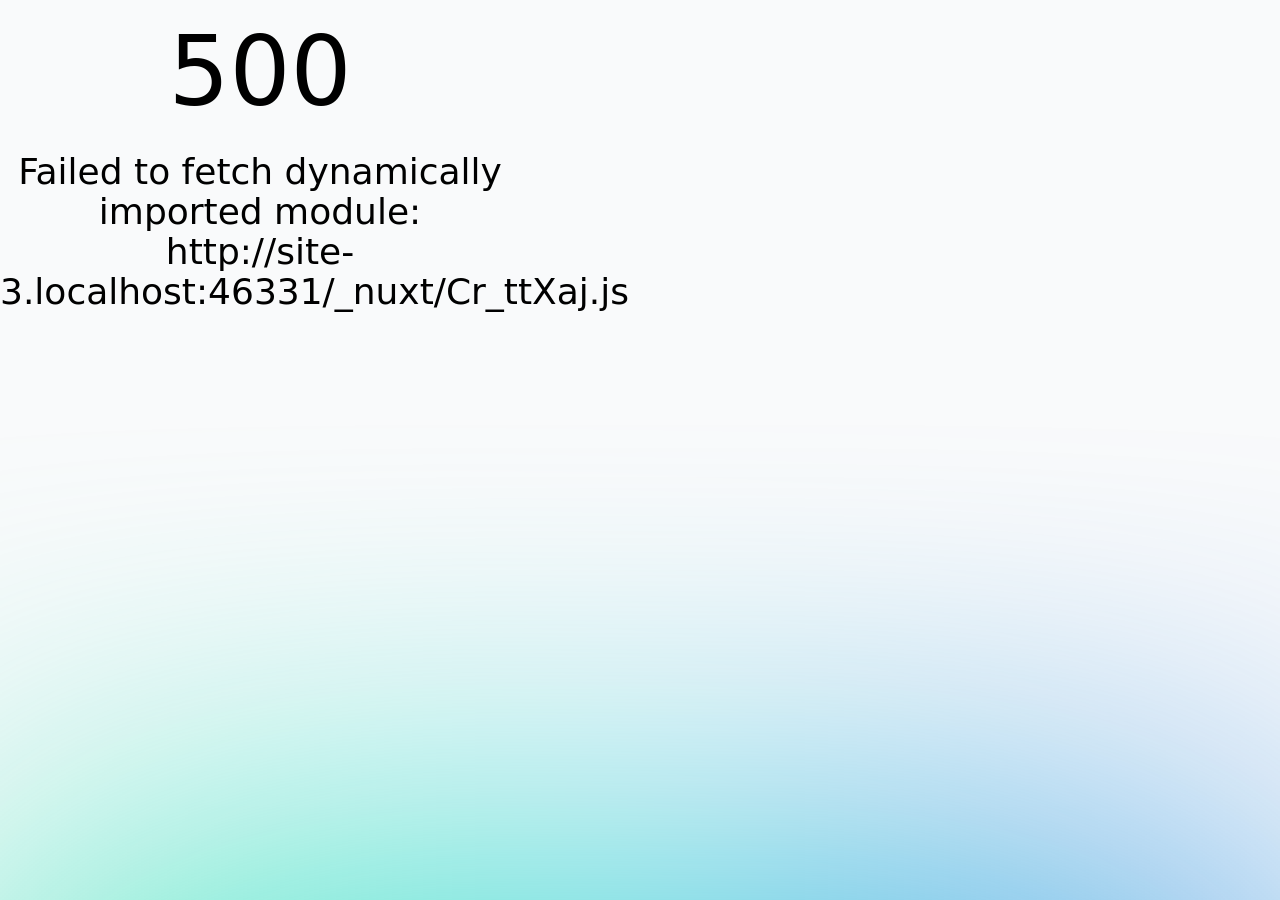
==== commit 53fd1416: "Deploying to gh-pages from @ billao/nuxt-studio@44c5b40e06e4297d9f4ee4caa64b6e430e60cfba 🚀" ====
--- a/index.html
+++ b/index.html
@@ -2,50 +2,50 @@
 <meta name="viewport" content="width=device-width, initial-scale=1">
 <title>Content Wind</title>
 <style>/*! tailwindcss v3.4.10 | MIT License | https://tailwindcss.com*/*,:after,:before{border:0 solid #e5e7eb;box-sizing:border-box}:after,:before{--tw-content:""}:host,html{line-height:1.5;-webkit-text-size-adjust:100%;font-family:ui-sans-serif,system-ui,sans-serif,Apple Color Emoji,Segoe UI Emoji,Segoe UI Symbol,Noto Color Emoji;font-feature-settings:normal;font-variation-settings:normal;tab-size:4;-webkit-tap-highlight-color:transparent}body{line-height:inherit;margin:0}hr{border-top-width:1px;color:inherit;height:0}abbr:where([title]){-webkit-text-decoration:underline dotted;text-decoration:underline dotted}h1,h2,h3,h4,h5,h6{font-size:inherit;font-weight:inherit}a{color:inherit;text-decoration:inherit}b,strong{font-weight:bolder}code,kbd,pre,samp{font-family:ui-monospace,SFMono-Regular,Menlo,Monaco,Consolas,Liberation Mono,Courier New,monospace;font-feature-settings:normal;font-size:1em;font-variation-settings:normal}small{font-size:80%}sub,sup{font-size:75%;line-height:0;position:relative;vertical-align:initial}sub{bottom:-.25em}sup{top:-.5em}table{border-collapse:collapse;border-color:inherit;text-indent:0}button,input,optgroup,select,textarea{color:inherit;font-family:inherit;font-feature-settings:inherit;font-size:100%;font-variation-settings:inherit;font-weight:inherit;letter-spacing:inherit;line-height:inherit;margin:0;padding:0}button,select{text-transform:none}button,input:where([type=button]),input:where([type=reset]),input:where([type=submit]){-webkit-appearance:button;background-color:initial;background-image:none}:-moz-focusring{outline:auto}:-moz-ui-invalid{box-shadow:none}progress{vertical-align:initial}::-webkit-inner-spin-button,::-webkit-outer-spin-button{height:auto}[type=search]{-webkit-appearance:textfield;outline-offset:-2px}::-webkit-search-decoration{-webkit-appearance:none}::-webkit-file-upload-button{-webkit-appearance:button;font:inherit}summary{display:list-item}blockquote,dd,dl,figure,h1,h2,h3,h4,h5,h6,hr,p,pre{margin:0}fieldset{margin:0}fieldset,legend{padding:0}menu,ol,ul{list-style:none;margin:0;padding:0}dialog{padding:0}textarea{resize:vertical}input::placeholder,textarea::placeholder{color:#9ca3af;opacity:1}[role=button],button{cursor:pointer}:disabled{cursor:default}audio,canvas,embed,iframe,img,object,svg,video{display:block;vertical-align:middle}img,video{height:auto;max-width:100%}[hidden]{display:none}*,::backdrop,:after,:before{--tw-border-spacing-x:0;--tw-border-spacing-y:0;--tw-translate-x:0;--tw-translate-y:0;--tw-rotate:0;--tw-skew-x:0;--tw-skew-y:0;--tw-scale-x:1;--tw-scale-y:1;--tw-pan-x: ;--tw-pan-y: ;--tw-pinch-zoom: ;--tw-scroll-snap-strictness:proximity;--tw-gradient-from-position: ;--tw-gradient-via-position: ;--tw-gradient-to-position: ;--tw-ordinal: ;--tw-slashed-zero: ;--tw-numeric-figure: ;--tw-numeric-spacing: ;--tw-numeric-fraction: ;--tw-ring-inset: ;--tw-ring-offset-width:0px;--tw-ring-offset-color:#fff;--tw-ring-color:#3b82f680;--tw-ring-offset-shadow:0 0 #0000;--tw-ring-shadow:0 0 #0000;--tw-shadow:0 0 #0000;--tw-shadow-colored:0 0 #0000;--tw-blur: ;--tw-brightness: ;--tw-contrast: ;--tw-grayscale: ;--tw-hue-rotate: ;--tw-invert: ;--tw-saturate: ;--tw-sepia: ;--tw-drop-shadow: ;--tw-backdrop-blur: ;--tw-backdrop-brightness: ;--tw-backdrop-contrast: ;--tw-backdrop-grayscale: ;--tw-backdrop-hue-rotate: ;--tw-backdrop-invert: ;--tw-backdrop-opacity: ;--tw-backdrop-saturate: ;--tw-backdrop-sepia: ;--tw-contain-size: ;--tw-contain-layout: ;--tw-contain-paint: ;--tw-contain-style: }.prose{color:var(--tw-prose-body);max-width:65ch}.prose :where(p):not(:where([class~=not-prose],[class~=not-prose] *)){margin-bottom:1.25em;margin-top:1.25em}.prose :where([class~=lead]):not(:where([class~=not-prose],[class~=not-prose] *)){color:var(--tw-prose-lead);font-size:1.25em;line-height:1.6;margin-bottom:1.2em;margin-top:1.2em}.prose :where(a):not(:where([class~=not-prose],[class~=not-prose] *)){color:var(--tw-prose-links);font-weight:500;text-decoration:underline}.prose :where(strong):not(:where([class~=not-prose],[class~=not-prose] *)){color:var(--tw-prose-bold);font-weight:600}.prose :where(a strong):not(:where([class~=not-prose],[class~=not-prose] *)){color:inherit}.prose :where(blockquote strong):not(:where([class~=not-prose],[class~=not-prose] *)){color:inherit}.prose :where(thead th strong):not(:where([class~=not-prose],[class~=not-prose] *)){color:inherit}.prose :where(ol):not(:where([class~=not-prose],[class~=not-prose] *)){list-style-type:decimal;margin-bottom:1.25em;margin-top:1.25em;padding-inline-start:1.625em}.prose :where(ol[type=A]):not(:where([class~=not-prose],[class~=not-prose] *)){list-style-type:upper-alpha}.prose :where(ol[type=a]):not(:where([class~=not-prose],[class~=not-prose] *)){list-style-type:lower-alpha}.prose :where(ol[type=A s]):not(:where([class~=not-prose],[class~=not-prose] *)){list-style-type:upper-alpha}.prose :where(ol[type=a s]):not(:where([class~=not-prose],[class~=not-prose] *)){list-style-type:lower-alpha}.prose :where(ol[type=I]):not(:where([class~=not-prose],[class~=not-prose] *)){list-style-type:upper-roman}.prose :where(ol[type=i]):not(:where([class~=not-prose],[class~=not-prose] *)){list-style-type:lower-roman}.prose :where(ol[type=I s]):not(:where([class~=not-prose],[class~=not-prose] *)){list-style-type:upper-roman}.prose :where(ol[type=i s]):not(:where([class~=not-prose],[class~=not-prose] *)){list-style-type:lower-roman}.prose :where(ol[type="1"]):not(:where([class~=not-prose],[class~=not-prose] *)){list-style-type:decimal}.prose :where(ul):not(:where([class~=not-prose],[class~=not-prose] *)){list-style-type:disc;margin-bottom:1.25em;margin-top:1.25em;padding-inline-start:1.625em}.prose :where(ol>li):not(:where([class~=not-prose],[class~=not-prose] *))::marker{color:var(--tw-prose-counters);font-weight:400}.prose :where(ul>li):not(:where([class~=not-prose],[class~=not-prose] *))::marker{color:var(--tw-prose-bullets)}.prose :where(dt):not(:where([class~=not-prose],[class~=not-prose] *)){color:var(--tw-prose-headings);font-weight:600;margin-top:1.25em}.prose :where(hr):not(:where([class~=not-prose],[class~=not-prose] *)){border-color:var(--tw-prose-hr);border-top-width:1px;margin-bottom:3em;margin-top:3em}.prose :where(blockquote):not(:where([class~=not-prose],[class~=not-prose] *)){border-inline-start-color:var(--tw-prose-quote-borders);border-inline-start-width:.25rem;color:var(--tw-prose-quotes);font-style:italic;font-weight:500;margin-bottom:1.6em;margin-top:1.6em;padding-inline-start:1em;quotes:"\201C""\201D""\2018""\2019"}.prose :where(blockquote p:first-of-type):not(:where([class~=not-prose],[class~=not-prose] *)):before{content:open-quote}.prose :where(blockquote p:last-of-type):not(:where([class~=not-prose],[class~=not-prose] *)):after{content:close-quote}.prose :where(h1):not(:where([class~=not-prose],[class~=not-prose] *)){color:var(--tw-prose-headings);font-size:2.25em;font-weight:800;line-height:1.1111111;margin-bottom:.8888889em;margin-top:0}.prose :where(h1 strong):not(:where([class~=not-prose],[class~=not-prose] *)){color:inherit;font-weight:900}.prose :where(h2):not(:where([class~=not-prose],[class~=not-prose] *)){color:var(--tw-prose-headings);font-size:1.5em;font-weight:700;line-height:1.3333333;margin-bottom:1em;margin-top:2em}.prose :where(h2 strong):not(:where([class~=not-prose],[class~=not-prose] *)){color:inherit;font-weight:800}.prose :where(h3):not(:where([class~=not-prose],[class~=not-prose] *)){color:var(--tw-prose-headings);font-size:1.25em;font-weight:600;line-height:1.6;margin-bottom:.6em;margin-top:1.6em}.prose :where(h3 strong):not(:where([class~=not-prose],[class~=not-prose] *)){color:inherit;font-weight:700}.prose :where(h4):not(:where([class~=not-prose],[class~=not-prose] *)){color:var(--tw-prose-headings);font-weight:600;line-height:1.5;margin-bottom:.5em;margin-top:1.5em}.prose :where(h4 strong):not(:where([class~=not-prose],[class~=not-prose] *)){color:inherit;font-weight:700}.prose :where(img):not(:where([class~=not-prose],[class~=not-prose] *)){margin-bottom:2em;margin-top:2em}.prose :where(picture):not(:where([class~=not-prose],[class~=not-prose] *)){display:block;margin-bottom:2em;margin-top:2em}.prose :where(video):not(:where([class~=not-prose],[class~=not-prose] *)){margin-bottom:2em;margin-top:2em}.prose :where(kbd):not(:where([class~=not-prose],[class~=not-prose] *)){border-radius:.3125rem;box-shadow:0 0 0 1px rgb(var(--tw-prose-kbd-shadows)/10%),0 3px 0 rgb(var(--tw-prose-kbd-shadows)/10%);color:var(--tw-prose-kbd);font-family:inherit;font-size:.875em;font-weight:500;padding-inline-end:.375em;padding-bottom:.1875em;padding-top:.1875em;padding-inline-start:.375em}.prose :where(code):not(:where([class~=not-prose],[class~=not-prose] *)){color:var(--tw-prose-code);font-size:.875em;font-weight:600}.prose :where(code):not(:where([class~=not-prose],[class~=not-prose] *)):before{content:"`"}.prose :where(code):not(:where([class~=not-prose],[class~=not-prose] *)):after{content:"`"}.prose :where(a code):not(:where([class~=not-prose],[class~=not-prose] *)){color:inherit}.prose :where(h1 code):not(:where([class~=not-prose],[class~=not-prose] *)){color:inherit}.prose :where(h2 code):not(:where([class~=not-prose],[class~=not-prose] *)){color:inherit;font-size:.875em}.prose :where(h3 code):not(:where([class~=not-prose],[class~=not-prose] *)){color:inherit;font-size:.9em}.prose :where(h4 code):not(:where([class~=not-prose],[class~=not-prose] *)){color:inherit}.prose :where(blockquote code):not(:where([class~=not-prose],[class~=not-prose] *)){color:inherit}.prose :where(thead th code):not(:where([class~=not-prose],[class~=not-prose] *)){color:inherit}.prose :where(pre):not(:where([class~=not-prose],[class~=not-prose] *)){background-color:var(--tw-prose-pre-bg);border-radius:.375rem;color:var(--tw-prose-pre-code);font-size:.875em;font-weight:400;line-height:1.7142857;margin-bottom:1.7142857em;margin-top:1.7142857em;overflow-x:auto;padding-inline-end:1.1428571em;padding-bottom:.8571429em;padding-top:.8571429em;padding-inline-start:1.1428571em}.prose :where(pre code):not(:where([class~=not-prose],[class~=not-prose] *)){background-color:initial;border-radius:0;border-width:0;color:inherit;font-family:inherit;font-size:inherit;font-weight:inherit;line-height:inherit;padding:0}.prose :where(pre code):not(:where([class~=not-prose],[class~=not-prose] *)):before{content:none}.prose :where(pre code):not(:where([class~=not-prose],[class~=not-prose] *)):after{content:none}.prose :where(table):not(:where([class~=not-prose],[class~=not-prose] *)){font-size:.875em;line-height:1.7142857;margin-bottom:2em;margin-top:2em;table-layout:auto;width:100%}.prose :where(thead):not(:where([class~=not-prose],[class~=not-prose] *)){border-bottom-color:var(--tw-prose-th-borders);border-bottom-width:1px}.prose :where(thead th):not(:where([class~=not-prose],[class~=not-prose] *)){color:var(--tw-prose-headings);font-weight:600;padding-inline-end:.5714286em;padding-bottom:.5714286em;padding-inline-start:.5714286em;vertical-align:bottom}.prose :where(tbody tr):not(:where([class~=not-prose],[class~=not-prose] *)){border-bottom-color:var(--tw-prose-td-borders);border-bottom-width:1px}.prose :where(tbody tr:last-child):not(:where([class~=not-prose],[class~=not-prose] *)){border-bottom-width:0}.prose :where(tbody td):not(:where([class~=not-prose],[class~=not-prose] *)){vertical-align:initial}.prose :where(tfoot):not(:where([class~=not-prose],[class~=not-prose] *)){border-top-color:var(--tw-prose-th-borders);border-top-width:1px}.prose :where(tfoot td):not(:where([class~=not-prose],[class~=not-prose] *)){vertical-align:top}.prose :where(th,td):not(:where([class~=not-prose],[class~=not-prose] *)){text-align:start}.prose :where(figure>*):not(:where([class~=not-prose],[class~=not-prose] *)){margin-bottom:0;margin-top:0}.prose :where(figcaption):not(:where([class~=not-prose],[class~=not-prose] *)){color:var(--tw-prose-captions);font-size:.875em;line-height:1.4285714;margin-top:.8571429em}.prose{--tw-prose-body:#374151;--tw-prose-headings:#111827;--tw-prose-lead:#4b5563;--tw-prose-links:#111827;--tw-prose-bold:#111827;--tw-prose-counters:#6b7280;--tw-prose-bullets:#d1d5db;--tw-prose-hr:#e5e7eb;--tw-prose-quotes:#111827;--tw-prose-quote-borders:#e5e7eb;--tw-prose-captions:#6b7280;--tw-prose-kbd:#111827;--tw-prose-kbd-shadows:17 24 39;--tw-prose-code:#111827;--tw-prose-pre-code:#e5e7eb;--tw-prose-pre-bg:#1f2937;--tw-prose-th-borders:#d1d5db;--tw-prose-td-borders:#e5e7eb;--tw-prose-invert-body:#d1d5db;--tw-prose-invert-headings:#fff;--tw-prose-invert-lead:#9ca3af;--tw-prose-invert-links:#fff;--tw-prose-invert-bold:#fff;--tw-prose-invert-counters:#9ca3af;--tw-prose-invert-bullets:#4b5563;--tw-prose-invert-hr:#374151;--tw-prose-invert-quotes:#f3f4f6;--tw-prose-invert-quote-borders:#374151;--tw-prose-invert-captions:#9ca3af;--tw-prose-invert-kbd:#fff;--tw-prose-invert-kbd-shadows:255 255 255;--tw-prose-invert-code:#fff;--tw-prose-invert-pre-code:#d1d5db;--tw-prose-invert-pre-bg:#00000080;--tw-prose-invert-th-borders:#4b5563;--tw-prose-invert-td-borders:#374151;font-size:1rem;line-height:1.75}.prose :where(picture>img):not(:where([class~=not-prose],[class~=not-prose] *)){margin-bottom:0;margin-top:0}.prose :where(li):not(:where([class~=not-prose],[class~=not-prose] *)){margin-bottom:.5em;margin-top:.5em}.prose :where(ol>li):not(:where([class~=not-prose],[class~=not-prose] *)){padding-inline-start:.375em}.prose :where(ul>li):not(:where([class~=not-prose],[class~=not-prose] *)){padding-inline-start:.375em}.prose :where(.prose>ul>li p):not(:where([class~=not-prose],[class~=not-prose] *)){margin-bottom:.75em;margin-top:.75em}.prose :where(.prose>ul>li>p:first-child):not(:where([class~=not-prose],[class~=not-prose] *)){margin-top:1.25em}.prose :where(.prose>ul>li>p:last-child):not(:where([class~=not-prose],[class~=not-prose] *)){margin-bottom:1.25em}.prose :where(.prose>ol>li>p:first-child):not(:where([class~=not-prose],[class~=not-prose] *)){margin-top:1.25em}.prose :where(.prose>ol>li>p:last-child):not(:where([class~=not-prose],[class~=not-prose] *)){margin-bottom:1.25em}.prose :where(ul ul,ul ol,ol ul,ol ol):not(:where([class~=not-prose],[class~=not-prose] *)){margin-bottom:.75em;margin-top:.75em}.prose :where(dl):not(:where([class~=not-prose],[class~=not-prose] *)){margin-bottom:1.25em;margin-top:1.25em}.prose :where(dd):not(:where([class~=not-prose],[class~=not-prose] *)){margin-top:.5em;padding-inline-start:1.625em}.prose :where(hr+*):not(:where([class~=not-prose],[class~=not-prose] *)){margin-top:0}.prose :where(h2+*):not(:where([class~=not-prose],[class~=not-prose] *)){margin-top:0}.prose :where(h3+*):not(:where([class~=not-prose],[class~=not-prose] *)){margin-top:0}.prose :where(h4+*):not(:where([class~=not-prose],[class~=not-prose] *)){margin-top:0}.prose :where(thead th:first-child):not(:where([class~=not-prose],[class~=not-prose] *)){padding-inline-start:0}.prose :where(thead th:last-child):not(:where([class~=not-prose],[class~=not-prose] *)){padding-inline-end:0}.prose :where(tbody td,tfoot td):not(:where([class~=not-prose],[class~=not-prose] *)){padding-inline-end:.5714286em;padding-bottom:.5714286em;padding-top:.5714286em;padding-inline-start:.5714286em}.prose :where(tbody td:first-child,tfoot td:first-child):not(:where([class~=not-prose],[class~=not-prose] *)){padding-inline-start:0}.prose :where(tbody td:last-child,tfoot td:last-child):not(:where([class~=not-prose],[class~=not-prose] *)){padding-inline-end:0}.prose :where(figure):not(:where([class~=not-prose],[class~=not-prose] *)){margin-bottom:2em;margin-top:2em}.prose :where(.prose>:first-child):not(:where([class~=not-prose],[class~=not-prose] *)){margin-top:0}.prose :where(.prose>:last-child):not(:where([class~=not-prose],[class~=not-prose] *)){margin-bottom:0}.sr-only{height:1px;margin:-1px;overflow:hidden;padding:0;position:absolute;width:1px;clip:rect(0,0,0,0);border-width:0;white-space:nowrap}.static{position:static}.m-auto{margin:auto}.mx-auto{margin-left:auto;margin-right:auto}.mr-4{margin-right:1rem}.mr-6{margin-right:1.5rem}.block{display:block}.inline-block{display:inline-block}.flex{display:flex}.inline-flex{display:inline-flex}.h-4{height:1rem}.h-5{height:1.25rem}.w-4{width:1rem}.w-5{width:1.25rem}.max-w-2xl{max-width:42rem}.max-w-full{max-width:100%}.max-w-none{max-width:none}.items-center{align-items:center}.justify-between{justify-content:space-between}.gap-1{gap:.25rem}.space-x-3>:not([hidden])~:not([hidden]){--tw-space-x-reverse:0;margin-left:calc(.75rem*(1 - var(--tw-space-x-reverse)));margin-right:calc(.75rem*var(--tw-space-x-reverse))}.overflow-x-auto{overflow-x:auto}.rounded{border-radius:.25rem}.bg-gray-50{--tw-bg-opacity:1;background-color:rgb(249 250 251/var(--tw-bg-opacity))}.bg-gray-800{--tw-bg-opacity:1;background-color:rgb(31 41 55/var(--tw-bg-opacity))}.bg-white{--tw-bg-opacity:1;background-color:rgb(255 255 255/var(--tw-bg-opacity))}.px-3{padding-left:.75rem;padding-right:.75rem}.px-4{padding-left:1rem;padding-right:1rem}.py-1{padding-bottom:.25rem;padding-top:.25rem}.py-10{padding-bottom:2.5rem;padding-top:2.5rem}.py-4{padding-bottom:1rem;padding-top:1rem}.text-2xl{font-size:1.5rem;line-height:2rem}.font-bold{font-weight:700}.text-black{--tw-text-opacity:1;color:rgb(0 0 0/var(--tw-text-opacity))}.text-gray-500{--tw-text-opacity:1;color:rgb(107 114 128/var(--tw-text-opacity))}.text-gray-700{--tw-text-opacity:1;color:rgb(55 65 81/var(--tw-text-opacity))}.text-white{--tw-text-opacity:1;color:rgb(255 255 255/var(--tw-text-opacity))}.no-underline{text-decoration-line:none}.ring-1{--tw-ring-offset-shadow:var(--tw-ring-inset) 0 0 0 var(--tw-ring-offset-width) var(--tw-ring-offset-color);--tw-ring-shadow:var(--tw-ring-inset) 0 0 0 calc(1px + var(--tw-ring-offset-width)) var(--tw-ring-color);box-shadow:var(--tw-ring-offset-shadow),var(--tw-ring-shadow),var(--tw-shadow,0 0 #0000)}.ring-gray-200{--tw-ring-opacity:1;--tw-ring-color:rgb(229 231 235/var(--tw-ring-opacity))}.transition{transition-duration:.15s;transition-property:color,background-color,border-color,text-decoration-color,fill,stroke,opacity,box-shadow,transform,filter,-webkit-backdrop-filter;transition-property:color,background-color,border-color,text-decoration-color,fill,stroke,opacity,box-shadow,transform,filter,backdrop-filter;transition-property:color,background-color,border-color,text-decoration-color,fill,stroke,opacity,box-shadow,transform,filter,backdrop-filter,-webkit-backdrop-filter;transition-timing-function:cubic-bezier(.4,0,.2,1)}.dark\:prose-invert:is(.dark *){--tw-prose-body:var(--tw-prose-invert-body);--tw-prose-headings:var(--tw-prose-invert-headings);--tw-prose-lead:var(--tw-prose-invert-lead);--tw-prose-links:var(--tw-prose-invert-links);--tw-prose-bold:var(--tw-prose-invert-bold);--tw-prose-counters:var(--tw-prose-invert-counters);--tw-prose-bullets:var(--tw-prose-invert-bullets);--tw-prose-hr:var(--tw-prose-invert-hr);--tw-prose-quotes:var(--tw-prose-invert-quotes);--tw-prose-quote-borders:var(--tw-prose-invert-quote-borders);--tw-prose-captions:var(--tw-prose-invert-captions);--tw-prose-kbd:var(--tw-prose-invert-kbd);--tw-prose-kbd-shadows:var(--tw-prose-invert-kbd-shadows);--tw-prose-code:var(--tw-prose-invert-code);--tw-prose-pre-code:var(--tw-prose-invert-pre-code);--tw-prose-pre-bg:var(--tw-prose-invert-pre-bg);--tw-prose-th-borders:var(--tw-prose-invert-th-borders);--tw-prose-td-borders:var(--tw-prose-invert-td-borders)}.hover\:text-gray-700:hover{--tw-text-opacity:1;color:rgb(55 65 81/var(--tw-text-opacity))}.prose-a\:border-b :is(:where(a):not(:where([class~=not-prose],[class~=not-prose] *))){border-bottom-width:1px}.prose-a\:border-dashed :is(:where(a):not(:where([class~=not-prose],[class~=not-prose] *))){border-style:dashed}.prose-a\:font-normal :is(:where(a):not(:where([class~=not-prose],[class~=not-prose] *))){font-weight:400}.prose-a\:no-underline :is(:where(a):not(:where([class~=not-prose],[class~=not-prose] *))){text-decoration-line:none}.hover\:prose-a\:border-solid :is(:where(a):not(:where([class~=not-prose],[class~=not-prose] *))):hover{border-style:solid}.hover\:prose-a\:border-primary-400 :is(:where(a):not(:where([class~=not-prose],[class~=not-prose] *))):hover{--tw-border-opacity:1;border-color:rgb(52 211 153/var(--tw-border-opacity))}.hover\:prose-a\:text-primary-400 :is(:where(a):not(:where([class~=not-prose],[class~=not-prose] *))):hover{--tw-text-opacity:1;color:rgb(52 211 153/var(--tw-text-opacity))}.prose-pre\:bg-gray-100 :is(:where(pre):not(:where([class~=not-prose],[class~=not-prose] *))){--tw-bg-opacity:1;background-color:rgb(243 244 246/var(--tw-bg-opacity))}.dark\:bg-gray-200:is(.dark *){--tw-bg-opacity:1;background-color:rgb(229 231 235/var(--tw-bg-opacity))}.dark\:bg-gray-800:is(.dark *){--tw-bg-opacity:1;background-color:rgb(31 41 55/var(--tw-bg-opacity))}.dark\:bg-gray-900:is(.dark *){--tw-bg-opacity:1;background-color:rgb(17 24 39/var(--tw-bg-opacity))}.dark\:text-gray-100:is(.dark *){--tw-text-opacity:1;color:rgb(243 244 246/var(--tw-text-opacity))}.dark\:text-gray-200:is(.dark *){--tw-text-opacity:1;color:rgb(229 231 235/var(--tw-text-opacity))}.dark\:text-gray-300:is(.dark *){--tw-text-opacity:1;color:rgb(209 213 219/var(--tw-text-opacity))}.dark\:text-gray-950:is(.dark *){--tw-text-opacity:1;color:rgb(3 7 18/var(--tw-text-opacity))}.dark\:ring-gray-700:is(.dark *){--tw-ring-opacity:1;--tw-ring-color:rgb(55 65 81/var(--tw-ring-opacity))}.dark\:hover\:text-gray-300:hover:is(.dark *){--tw-text-opacity:1;color:rgb(209 213 219/var(--tw-text-opacity))}.dark\:prose-pre\:bg-gray-900 :is(:where(pre):not(:where([class~=not-prose],[class~=not-prose] *))):is(.dark *){--tw-bg-opacity:1;background-color:rgb(17 24 39/var(--tw-bg-opacity))}@media (min-width:640px){.sm\:rounded{border-radius:.25rem}.sm\:rounded-lg{border-radius:.5rem}.sm\:px-8{padding-left:2rem;padding-right:2rem}.sm\:pb-10{padding-bottom:2.5rem}.sm\:pt-6{padding-top:1.5rem}.sm\:shadow{--tw-shadow:0 1px 3px 0 #0000001a,0 1px 2px -1px #0000001a;--tw-shadow-colored:0 1px 3px 0 var(--tw-shadow-color),0 1px 2px -1px var(--tw-shadow-color);box-shadow:var(--tw-ring-offset-shadow,0 0 #0000),var(--tw-ring-shadow,0 0 #0000),var(--tw-shadow)}}</style>
-<style>.icon[data-v-d7f066d9]{display:inline-block;vertical-align:middle}</style>
+<style>.icon[data-v-03727980]{display:inline-block;vertical-align:middle}</style>
 <style>body{--tw-bg-opacity:1;background-color:rgb(249 250 251/var(--tw-bg-opacity));--tw-text-opacity:1;color:rgb(0 0 0/var(--tw-text-opacity))}body:is(.dark *){--tw-bg-opacity:1;background-color:rgb(17 24 39/var(--tw-bg-opacity));--tw-text-opacity:1;color:rgb(255 255 255/var(--tw-text-opacity))}</style>
 <style>pre code .line{display:block;min-height:1rem}</style>
-<link rel="stylesheet" href="/_nuxt/entry.DfKjwJjb.css">
+<link rel="stylesheet" href="/_nuxt/entry.qiN7ja3k.css">
 <link rel="stylesheet" href="/_nuxt/ProsePre.CchFRBtv.css">
-<link rel="preload" as="fetch" crossorigin="anonymous" href="/_payload.json?a32123ef-64bc-4738-8e16-de663fcdef6d">
-<link rel="modulepreload" as="script" crossorigin href="/_nuxt/C-d6XW3q.js">
-<link rel="modulepreload" as="script" crossorigin href="/_nuxt/DlJFxGhw.js">
-<link rel="modulepreload" as="script" crossorigin href="/_nuxt/-bpTXCFd.js">
-<link rel="modulepreload" as="script" crossorigin href="/_nuxt/Ciz5crPR.js">
-<link rel="modulepreload" as="script" crossorigin href="/_nuxt/DoLTyiEo.js">
+<link rel="preload" as="fetch" crossorigin="anonymous" href="/_payload.json?8fa74fce-3882-439d-a187-fe2187235c29">
+<link rel="modulepreload" as="script" crossorigin href="/_nuxt/BOr2YAiZ.js">
+<link rel="modulepreload" as="script" crossorigin href="/_nuxt/Cr_ttXaj.js">
+<link rel="modulepreload" as="script" crossorigin href="/_nuxt/NkDgUNi6.js">
+<link rel="modulepreload" as="script" crossorigin href="/_nuxt/HuqxLNNZ.js">
+<link rel="modulepreload" as="script" crossorigin href="/_nuxt/Cnbud_1T.js">
 <link rel="modulepreload" as="script" crossorigin href="/_nuxt/Dnd51l0P.js">
-<link rel="modulepreload" as="script" crossorigin href="/_nuxt/yQp33FJs.js">
-<link rel="modulepreload" as="script" crossorigin href="/_nuxt/BhPrPHGD.js">
-<link rel="modulepreload" as="script" crossorigin href="/_nuxt/Kzv2f4OQ.js">
-<link rel="modulepreload" as="script" crossorigin href="/_nuxt/DOQ9H7UU.js">
-<link rel="modulepreload" as="script" crossorigin href="/_nuxt/CoFQxFD1.js">
-<link rel="modulepreload" as="script" crossorigin href="/_nuxt/DYiTsJAN.js">
-<link rel="modulepreload" as="script" crossorigin href="/_nuxt/DCGDybv1.js">
-<link rel="modulepreload" as="script" crossorigin href="/_nuxt/CZC6SLX7.js">
-<link rel="modulepreload" as="script" crossorigin href="/_nuxt/BETLc4MG.js">
-<link rel="modulepreload" as="script" crossorigin href="/_nuxt/DeaNiW7m.js">
-<link rel="modulepreload" as="script" crossorigin href="/_nuxt/_y0e042i.js">
-<link rel="modulepreload" as="script" crossorigin href="/_nuxt/_Sltqswv.js">
-<link rel="modulepreload" as="script" crossorigin href="/_nuxt/Bmb4zNof.js">
-<link rel="modulepreload" as="script" crossorigin href="/_nuxt/DR3dtV2i.js">
-<link rel="modulepreload" as="script" crossorigin href="/_nuxt/avYDQbVq.js">
-<link rel="modulepreload" as="script" crossorigin href="/_nuxt/yiInvG6Y.js">
-<link rel="modulepreload" as="script" crossorigin href="/_nuxt/DJaA5dZo.js">
-<link rel="modulepreload" as="script" crossorigin href="/_nuxt/B9dxjakX.js">
-<link rel="modulepreload" as="script" crossorigin href="/_nuxt/D3VGh69z.js">
-<link rel="modulepreload" as="script" crossorigin href="/_nuxt/D_h1_r-4.js">
-<link rel="prefetch" as="script" crossorigin href="/_nuxt/CkbmZi-Q.js">
-<link rel="prefetch" as="script" crossorigin href="/_nuxt/DGBZza5h.js">
-<link rel="prefetch" as="style" href="/_nuxt/useStudio.J_53pp2n.css">
-<link rel="prefetch" as="script" crossorigin href="/_nuxt/CnWCPTmw.js">
-<link rel="prefetch" as="script" crossorigin href="/_nuxt/6MZbsTSD.js">
-<link rel="prefetch" as="script" crossorigin href="/_nuxt/DDaYbBDf.js">
+<link rel="modulepreload" as="script" crossorigin href="/_nuxt/DBVZ44ZN.js">
+<link rel="modulepreload" as="script" crossorigin href="/_nuxt/BEI8Ukju.js">
+<link rel="modulepreload" as="script" crossorigin href="/_nuxt/B0jVc-I_.js">
+<link rel="modulepreload" as="script" crossorigin href="/_nuxt/DxsbFltf.js">
+<link rel="modulepreload" as="script" crossorigin href="/_nuxt/OXP2zpAc.js">
+<link rel="modulepreload" as="script" crossorigin href="/_nuxt/CiemjiMO.js">
+<link rel="modulepreload" as="script" crossorigin href="/_nuxt/BGA7rNMG.js">
+<link rel="modulepreload" as="script" crossorigin href="/_nuxt/DHM-mnte.js">
+<link rel="modulepreload" as="script" crossorigin href="/_nuxt/9C80aaX-.js">
+<link rel="modulepreload" as="script" crossorigin href="/_nuxt/Bw-v-HDE.js">
+<link rel="modulepreload" as="script" crossorigin href="/_nuxt/BBbbtDos.js">
+<link rel="modulepreload" as="script" crossorigin href="/_nuxt/GSeOX2TO.js">
+<link rel="modulepreload" as="script" crossorigin href="/_nuxt/BJpZuY62.js">
+<link rel="modulepreload" as="script" crossorigin href="/_nuxt/BW5Vzh5J.js">
+<link rel="modulepreload" as="script" crossorigin href="/_nuxt/MdyFgjxO.js">
+<link rel="modulepreload" as="script" crossorigin href="/_nuxt/DdICK_eZ.js">
+<link rel="modulepreload" as="script" crossorigin href="/_nuxt/R8J4sio5.js">
+<link rel="modulepreload" as="script" crossorigin href="/_nuxt/CBeqStZZ.js">
+<link rel="modulepreload" as="script" crossorigin href="/_nuxt/Dbkd3Oij.js">
+<link rel="modulepreload" as="script" crossorigin href="/_nuxt/CQPstfyY.js">
+<link rel="prefetch" as="script" crossorigin href="/_nuxt/DV4oZaR4.js">
+<link rel="prefetch" as="script" crossorigin href="/_nuxt/oXDMzeX-.js">
+<link rel="prefetch" as="style" href="/_nuxt/useStudio.Duw25KZm.css">
+<link rel="prefetch" as="script" crossorigin href="/_nuxt/r6oOUCHV.js">
+<link rel="prefetch" as="script" crossorigin href="/_nuxt/CF1rjCbJ.js">
+<link rel="prefetch" as="script" crossorigin href="/_nuxt/Dl8V_Bos.js">
 <meta content="/cover.jpg" property="og:image">
 <meta name="twitter:card" content="summary_large_image">
 <meta property="og:title" content="Content Wind">
 <meta name="description" content="A lightweight Nuxt theme to build a Markdown driven website, based on Nuxt Content, TailwindCSS and Iconify ✨">
 <meta property="og:description" content="A lightweight Nuxt theme to build a Markdown driven website, based on Nuxt Content, TailwindCSS and Iconify ✨">
-<script type="module" src="/_nuxt/C-d6XW3q.js" crossorigin></script><script>"use strict";(()=>{const a=window,e=document.documentElement,c=window.localStorage,d=["dark","light"],n=c&&c.getItem&&c.getItem("nuxt-color-mode")||"system";let l=n==="system"?f():n;const i=e.getAttribute("data-color-mode-forced");i&&(l=i),r(l),a["__NUXT_COLOR_MODE__"]={preference:n,value:l,getColorScheme:f,addColorScheme:r,removeColorScheme:u};function r(o){const t=""+o+"",s="";e.classList?e.classList.add(t):e.className+=" "+t,s&&e.setAttribute("data-"+s,o)}function u(o){const t=""+o+"",s="";e.classList?e.classList.remove(t):e.className=e.className.replace(new RegExp(t,"g"),""),s&&e.removeAttribute("data-"+s)}function m(o){return a.matchMedia("(prefers-color-scheme"+o+")")}function f(){if(a.matchMedia&&m("").media!=="not all"){for(const o of d)if(m(":"+o).matches)return o}return"light"}})();</script></head><body><div id="__nuxt"><div class="sm:pt-6 sm:pb-10"><!----><!----><!----><div class="nuxt-loading-indicator" style="position:fixed;top:0;right:0;left:0;pointer-events:none;width:auto;height:3px;opacity:0;background:repeating-linear-gradient(to right,#00dc82 0%,#34cdfe 50%,#0047e1 100%);background-size:Infinity% auto;transform:scaleX(0%);transform-origin:left;transition:transform 0.1s, height 0.4s, opacity 0.4s;z-index:999999;"></div><div class="flex justify-between max-w-2xl px-4 py-4 mx-auto sm:px-8"><div class="text-gray-700 dark:text-gray-200"><!--[--><a aria-current="page" href="/" class="font-bold router-link-exact-active mr-6">Home</a><a href="/about" class="mr-6">About</a><a href="/test" class="mr-6">Test page</a><a href="/hero" class="mr-6">I tested Components</a><!--]--></div><div class="space-x-3 transition text-gray-500"><a href="https://twitter.com/Atinux" title="Twitter" class="dark:text-gray-100 hover:text-gray-700 dark:hover:text-gray-300"><svg xmlns="http://www.w3.org/2000/svg" xmlns:xlink="http://www.w3.org/1999/xlink" aria-hidden="true" role="img" class="icon w-5 h-5" style="" width="1em" height="1em" viewBox="0 0 512 512" data-v-d7f066d9><path fill="currentColor" d="M459.37 151.716c.325 4.548.325 9.097.325 13.645c0 138.72-105.583 298.558-298.558 298.558c-59.452 0-114.68-17.219-161.137-47.106c8.447.974 16.568 1.299 25.34 1.299c49.055 0 94.213-16.568 130.274-44.832c-46.132-.975-84.792-31.188-98.112-72.772c6.498.974 12.995 1.624 19.818 1.624c9.421 0 18.843-1.3 27.614-3.573c-48.081-9.747-84.143-51.98-84.143-102.985v-1.299c13.969 7.797 30.214 12.67 47.431 13.319c-28.264-18.843-46.781-51.005-46.781-87.391c0-19.492 5.197-37.36 14.294-52.954c51.655 63.675 129.3 105.258 216.365 109.807c-1.624-7.797-2.599-15.918-2.599-24.04c0-57.828 46.782-104.934 104.934-104.934c30.213 0 57.502 12.67 76.67 33.137c23.715-4.548 46.456-13.32 66.599-25.34c-7.798 24.366-24.366 44.833-46.132 57.827c21.117-2.273 41.584-8.122 60.426-16.243c-14.292 20.791-32.161 39.308-52.628 54.253"/></svg></a><a href="https://github.com/Atinux/content-wind" title="GitHub" class="dark:text-gray-100 hover:text-gray-700 dark:hover:text-gray-300"><svg xmlns="http://www.w3.org/2000/svg" xmlns:xlink="http://www.w3.org/1999/xlink" aria-hidden="true" role="img" class="icon w-5 h-5" style="" width="1em" height="1em" viewBox="0 0 496 512" data-v-d7f066d9><path fill="currentColor" d="M165.9 397.4c0 2-2.3 3.6-5.2 3.6c-3.3.3-5.6-1.3-5.6-3.6c0-2 2.3-3.6 5.2-3.6c3-.3 5.6 1.3 5.6 3.6m-31.1-4.5c-.7 2 1.3 4.3 4.3 4.9c2.6 1 5.6 0 6.2-2s-1.3-4.3-4.3-5.2c-2.6-.7-5.5.3-6.2 2.3m44.2-1.7c-2.9.7-4.9 2.6-4.6 4.9c.3 2 2.9 3.3 5.9 2.6c2.9-.7 4.9-2.6 4.6-4.6c-.3-1.9-3-3.2-5.9-2.9M244.8 8C106.1 8 0 113.3 0 252c0 110.9 69.8 205.8 169.5 239.2c12.8 2.3 17.3-5.6 17.3-12.1c0-6.2-.3-40.4-.3-61.4c0 0-70 15-84.7-29.8c0 0-11.4-29.1-27.8-36.6c0 0-22.9-15.7 1.6-15.4c0 0 24.9 2 38.6 25.8c21.9 38.6 58.6 27.5 72.9 20.9c2.3-16 8.8-27.1 16-33.7c-55.9-6.2-112.3-14.3-112.3-110.5c0-27.5 7.6-41.3 23.6-58.9c-2.6-6.5-11.1-33.3 2.6-67.9c20.9-6.5 69 27 69 27c20-5.6 41.5-8.5 62.8-8.5s42.8 2.9 62.8 8.5c0 0 48.1-33.6 69-27c13.7 34.7 5.2 61.4 2.6 67.9c16 17.7 25.8 31.5 25.8 58.9c0 96.5-58.9 104.2-114.8 110.5c9.2 7.9 17 22.9 17 46.4c0 33.7-.3 75.4-.3 83.6c0 6.5 4.6 14.4 17.3 12.1C428.2 457.8 496 362.9 496 252C496 113.3 383.5 8 244.8 8M97.2 352.9c-1.3 1-1 3.3.7 5.2c1.6 1.6 3.9 2.3 5.2 1c1.3-1 1-3.3-.7-5.2c-1.6-1.6-3.9-2.3-5.2-1m-10.8-8.1c-.7 1.3.3 2.9 2.3 3.9c1.6 1 3.6.7 4.3-.7c.7-1.3-.3-2.9-2.3-3.9c-2-.6-3.6-.3-4.3.7m32.4 35.6c-1.6 1.3-1 4.3 1.3 6.2c2.3 2.3 5.2 2.6 6.5 1c1.3-1.3.7-4.3-1.3-6.2c-2.2-2.3-5.2-2.6-6.5-1m-11.4-14.7c-1.6 1-1.6 3.6 0 5.9s4.3 3.3 5.6 2.3c1.6-1.3 1.6-3.9 0-6.2c-1.4-2.3-4-3.3-5.6-2"/></svg></a><a href="https://elk.zone/@atinux@webtoo.ls" title="Mastodon" class="dark:text-gray-100 hover:text-gray-700 dark:hover:text-gray-300"><svg xmlns="http://www.w3.org/2000/svg" xmlns:xlink="http://www.w3.org/1999/xlink" aria-hidden="true" role="img" class="icon w-5 h-5" style="" width="1em" height="1em" viewBox="0 0 448 512" data-v-d7f066d9><path fill="currentColor" d="M433 179.11c0-97.2-63.71-125.7-63.71-125.7c-62.52-28.7-228.56-28.4-290.48 0c0 0-63.72 28.5-63.72 125.7c0 115.7-6.6 259.4 105.63 289.1c40.51 10.7 75.32 13 103.33 11.4c50.81-2.8 79.32-18.1 79.32-18.1l-1.7-36.9s-36.31 11.4-77.12 10.1c-40.41-1.4-83-4.4-89.63-54a102.5 102.5 0 0 1-.9-13.9c85.63 20.9 158.65 9.1 178.75 6.7c56.12-6.7 105-41.3 111.23-72.9c9.8-49.8 9-121.5 9-121.5m-75.12 125.2h-46.63v-114.2c0-49.7-64-51.6-64 6.9v62.5h-46.33V197c0-58.5-64-56.6-64-6.9v114.2H90.19c0-122.1-5.2-147.9 18.41-175c25.9-28.9 79.82-30.8 103.83 6.1l11.6 19.5l11.6-19.5c24.11-37.1 78.12-34.8 103.83-6.1c23.71 27.3 18.4 53 18.4 175z"/></svg></a><button aria-label="Color Mode" class="inline-block w-5 dark:text-gray-100 hover:text-gray-700 dark:hover:text-gray-300"><span>...</span></button></div></div><!--[--><div class="document-driven-page"><div class="max-w-2xl px-4 py-10 m-auto bg-white sm:px-8 sm:shadow dark:bg-gray-800 ring-1 ring-gray-200 dark:ring-gray-700 sm:rounded-lg"><main class="max-w-none prose dark:prose-invert prose-pre:bg-gray-100 dark:prose-pre:bg-gray-900 hover:prose-a:text-primary-400 prose-a:font-normal prose-a:no-underline prose-a:border-dashed prose-a:border-b hover:prose-a:border-solid hover:prose-a:border-primary-400"><!--[--><div><h1 id="content-wind"><!--[-->Content Wind<!--]--></h1><p><!--[-->A lightweight Nuxt theme to build a Markdown driven website, based on <a href="https://content.nuxt.com" rel="nofollow"><!--[-->Nuxt Content<!--]--></a>, <a href="https://tailwindcss.com" rel="nofollow"><!--[-->TailwindCSS<!--]--></a> and <a href="https://iconify.design" rel="nofollow"><!--[-->Iconify<!--]--></a> ✨<!--]--></p><h2 id="features"><a href="#features"><!--[-->Features<!--]--></a></h2><ul><!--[--><li><!--[-->Write pages in Markdown<!--]--></li><li><!--[-->Use <a href="https://nuxt.com/docs/guide/directory-structure/layouts" rel="nofollow"><!--[-->layouts<!--]--></a> in Markdown pages<!--]--></li><li><!--[-->Enjoy meta tag generation<!--]--></li><li><!--[-->Generated navigation from pages<!--]--></li><li><!--[-->Leverage TailwindCSS Typography<!--]--></li><li><!--[-->Switch between light &amp; dark mode<!--]--></li><li><!--[-->Access 100,000 icons from 100+ icon sets<!--]--></li><li><!--[-->Highlight code blocks with <a href="https://shiki.matsu.io" rel="nofollow"><!--[-->Shiki<!--]--></a><!--]--></li><li><!--[-->Create Vue components and use them in Markdown<!--]--></li><li><!--[-->Deploy on any Node or Static hosting: GH Pages, Vercel, Netlify, Heroku, etc.<!--]--></li><li><!--[-->Live edit on <a href="https://nuxt.studio" rel="nofollow"><!--[-->Nuxt Studio<!--]--></a><!--]--></li><!--]--></ul><h2 id="setup"><a href="#setup"><!--[-->Setup<!--]--></a></h2><span class="not-prose"><a href="https://stackblitz.com/github/Atinux/content-wind/tree/main/.demo?file=content%2F1.index.md" rel="noopener noreferrer" class="inline-flex items-center gap-1 text-white bg-gray-800 dark:bg-gray-200 dark:text-gray-950 px-3 py-1 rounded no-underline"><svg xmlns="http://www.w3.org/2000/svg" xmlns:xlink="http://www.w3.org/1999/xlink" aria-hidden="true" role="img" class="icon w-4 h-4" style="" width="1em" height="1em" viewBox="0 0 24 24" data-v-d7f066d9><path fill="currentColor" d="M10.797 14.182H3.635L16.728 0l-3.525 9.818h7.162L7.272 24l3.524-9.818Z"/></svg><!--[-->Play online on Stackblitz<!--]--></a></span><p><!--[-->Open a terminal and run the following command:<!--]--></p><!--[--><pre class="language-bash shiki shiki-themes github-dark github-light" style=""><!--[--><code><span class="line" line="1"><span style="--shiki-dark:#B392F0;--shiki-default:#6F42C1">npx</span><span style="--shiki-dark:#9ECBFF;--shiki-default:#032F62"> nuxi</span><span style="--shiki-dark:#9ECBFF;--shiki-default:#032F62"> init</span><span style="--shiki-dark:#79B8FF;--shiki-default:#005CC5"> -t</span><span style="--shiki-dark:#9ECBFF;--shiki-default:#032F62"> themes/content-wind</span><span style="--shiki-dark:#9ECBFF;--shiki-default:#032F62"> my-website
+<script type="module" src="/_nuxt/BOr2YAiZ.js" crossorigin></script><script>"use strict";(()=>{const a=window,e=document.documentElement,c=window.localStorage,d=["dark","light"],n=c&&c.getItem&&c.getItem("nuxt-color-mode")||"system";let l=n==="system"?f():n;const i=e.getAttribute("data-color-mode-forced");i&&(l=i),r(l),a["__NUXT_COLOR_MODE__"]={preference:n,value:l,getColorScheme:f,addColorScheme:r,removeColorScheme:u};function r(o){const t=""+o+"",s="";e.classList?e.classList.add(t):e.className+=" "+t,s&&e.setAttribute("data-"+s,o)}function u(o){const t=""+o+"",s="";e.classList?e.classList.remove(t):e.className=e.className.replace(new RegExp(t,"g"),""),s&&e.removeAttribute("data-"+s)}function m(o){return a.matchMedia("(prefers-color-scheme"+o+")")}function f(){if(a.matchMedia&&m("").media!=="not all"){for(const o of d)if(m(":"+o).matches)return o}return"light"}})();</script></head><body><div id="__nuxt"><div class="sm:pt-6 sm:pb-10"><!----><!----><!----><div class="nuxt-loading-indicator" style="position:fixed;top:0;right:0;left:0;pointer-events:none;width:auto;height:3px;opacity:0;background:repeating-linear-gradient(to right,#00dc82 0%,#34cdfe 50%,#0047e1 100%);background-size:Infinity% auto;transform:scaleX(0%);transform-origin:left;transition:transform 0.1s, height 0.4s, opacity 0.4s;z-index:999999;"></div><div class="flex justify-between max-w-2xl px-4 py-4 mx-auto sm:px-8"><div class="text-gray-700 dark:text-gray-200"><!--[--><a aria-current="page" href="/" class="font-bold router-link-exact-active mr-6">Home</a><a href="/about" class="mr-6">About</a><a href="/test" class="mr-6">Test page</a><a href="/hero" class="mr-6">I tested Components</a><!--]--></div><div class="space-x-3 transition text-gray-500"><a href="https://twitter.com/Atinux" title="Twitter" class="dark:text-gray-100 hover:text-gray-700 dark:hover:text-gray-300"><svg xmlns="http://www.w3.org/2000/svg" xmlns:xlink="http://www.w3.org/1999/xlink" aria-hidden="true" role="img" class="icon w-5 h-5" style="" width="1em" height="1em" viewBox="0 0 512 512" data-v-03727980><path fill="currentColor" d="M459.37 151.716c.325 4.548.325 9.097.325 13.645c0 138.72-105.583 298.558-298.558 298.558c-59.452 0-114.68-17.219-161.137-47.106c8.447.974 16.568 1.299 25.34 1.299c49.055 0 94.213-16.568 130.274-44.832c-46.132-.975-84.792-31.188-98.112-72.772c6.498.974 12.995 1.624 19.818 1.624c9.421 0 18.843-1.3 27.614-3.573c-48.081-9.747-84.143-51.98-84.143-102.985v-1.299c13.969 7.797 30.214 12.67 47.431 13.319c-28.264-18.843-46.781-51.005-46.781-87.391c0-19.492 5.197-37.36 14.294-52.954c51.655 63.675 129.3 105.258 216.365 109.807c-1.624-7.797-2.599-15.918-2.599-24.04c0-57.828 46.782-104.934 104.934-104.934c30.213 0 57.502 12.67 76.67 33.137c23.715-4.548 46.456-13.32 66.599-25.34c-7.798 24.366-24.366 44.833-46.132 57.827c21.117-2.273 41.584-8.122 60.426-16.243c-14.292 20.791-32.161 39.308-52.628 54.253"/></svg></a><a href="https://github.com/Atinux/content-wind" title="GitHub" class="dark:text-gray-100 hover:text-gray-700 dark:hover:text-gray-300"><svg xmlns="http://www.w3.org/2000/svg" xmlns:xlink="http://www.w3.org/1999/xlink" aria-hidden="true" role="img" class="icon w-5 h-5" style="" width="1em" height="1em" viewBox="0 0 496 512" data-v-03727980><path fill="currentColor" d="M165.9 397.4c0 2-2.3 3.6-5.2 3.6c-3.3.3-5.6-1.3-5.6-3.6c0-2 2.3-3.6 5.2-3.6c3-.3 5.6 1.3 5.6 3.6m-31.1-4.5c-.7 2 1.3 4.3 4.3 4.9c2.6 1 5.6 0 6.2-2s-1.3-4.3-4.3-5.2c-2.6-.7-5.5.3-6.2 2.3m44.2-1.7c-2.9.7-4.9 2.6-4.6 4.9c.3 2 2.9 3.3 5.9 2.6c2.9-.7 4.9-2.6 4.6-4.6c-.3-1.9-3-3.2-5.9-2.9M244.8 8C106.1 8 0 113.3 0 252c0 110.9 69.8 205.8 169.5 239.2c12.8 2.3 17.3-5.6 17.3-12.1c0-6.2-.3-40.4-.3-61.4c0 0-70 15-84.7-29.8c0 0-11.4-29.1-27.8-36.6c0 0-22.9-15.7 1.6-15.4c0 0 24.9 2 38.6 25.8c21.9 38.6 58.6 27.5 72.9 20.9c2.3-16 8.8-27.1 16-33.7c-55.9-6.2-112.3-14.3-112.3-110.5c0-27.5 7.6-41.3 23.6-58.9c-2.6-6.5-11.1-33.3 2.6-67.9c20.9-6.5 69 27 69 27c20-5.6 41.5-8.5 62.8-8.5s42.8 2.9 62.8 8.5c0 0 48.1-33.6 69-27c13.7 34.7 5.2 61.4 2.6 67.9c16 17.7 25.8 31.5 25.8 58.9c0 96.5-58.9 104.2-114.8 110.5c9.2 7.9 17 22.9 17 46.4c0 33.7-.3 75.4-.3 83.6c0 6.5 4.6 14.4 17.3 12.1C428.2 457.8 496 362.9 496 252C496 113.3 383.5 8 244.8 8M97.2 352.9c-1.3 1-1 3.3.7 5.2c1.6 1.6 3.9 2.3 5.2 1c1.3-1 1-3.3-.7-5.2c-1.6-1.6-3.9-2.3-5.2-1m-10.8-8.1c-.7 1.3.3 2.9 2.3 3.9c1.6 1 3.6.7 4.3-.7c.7-1.3-.3-2.9-2.3-3.9c-2-.6-3.6-.3-4.3.7m32.4 35.6c-1.6 1.3-1 4.3 1.3 6.2c2.3 2.3 5.2 2.6 6.5 1c1.3-1.3.7-4.3-1.3-6.2c-2.2-2.3-5.2-2.6-6.5-1m-11.4-14.7c-1.6 1-1.6 3.6 0 5.9s4.3 3.3 5.6 2.3c1.6-1.3 1.6-3.9 0-6.2c-1.4-2.3-4-3.3-5.6-2"/></svg></a><a href="https://elk.zone/@atinux@webtoo.ls" title="Mastodon" class="dark:text-gray-100 hover:text-gray-700 dark:hover:text-gray-300"><svg xmlns="http://www.w3.org/2000/svg" xmlns:xlink="http://www.w3.org/1999/xlink" aria-hidden="true" role="img" class="icon w-5 h-5" style="" width="1em" height="1em" viewBox="0 0 448 512" data-v-03727980><path fill="currentColor" d="M433 179.11c0-97.2-63.71-125.7-63.71-125.7c-62.52-28.7-228.56-28.4-290.48 0c0 0-63.72 28.5-63.72 125.7c0 115.7-6.6 259.4 105.63 289.1c40.51 10.7 75.32 13 103.33 11.4c50.81-2.8 79.32-18.1 79.32-18.1l-1.7-36.9s-36.31 11.4-77.12 10.1c-40.41-1.4-83-4.4-89.63-54a102.5 102.5 0 0 1-.9-13.9c85.63 20.9 158.65 9.1 178.75 6.7c56.12-6.7 105-41.3 111.23-72.9c9.8-49.8 9-121.5 9-121.5m-75.12 125.2h-46.63v-114.2c0-49.7-64-51.6-64 6.9v62.5h-46.33V197c0-58.5-64-56.6-64-6.9v114.2H90.19c0-122.1-5.2-147.9 18.41-175c25.9-28.9 79.82-30.8 103.83 6.1l11.6 19.5l11.6-19.5c24.11-37.1 78.12-34.8 103.83-6.1c23.71 27.3 18.4 53 18.4 175z"/></svg></a><button aria-label="Color Mode" class="inline-block w-5 dark:text-gray-100 hover:text-gray-700 dark:hover:text-gray-300"><span>...</span></button></div></div><!--[--><div class="document-driven-page"><div class="max-w-2xl px-4 py-10 m-auto bg-white sm:px-8 sm:shadow dark:bg-gray-800 ring-1 ring-gray-200 dark:ring-gray-700 sm:rounded-lg"><main class="max-w-none prose dark:prose-invert prose-pre:bg-gray-100 dark:prose-pre:bg-gray-900 hover:prose-a:text-primary-400 prose-a:font-normal prose-a:no-underline prose-a:border-dashed prose-a:border-b hover:prose-a:border-solid hover:prose-a:border-primary-400"><!--[--><div><h1 id="content-wind"><!--[-->Content Wind<!--]--></h1><p><!--[-->A lightweight Nuxt theme to build a Markdown driven website, based on <a href="https://content.nuxt.com" rel="nofollow"><!--[-->Nuxt Content<!--]--></a>, <a href="https://tailwindcss.com" rel="nofollow"><!--[-->TailwindCSS<!--]--></a> and <a href="https://iconify.design" rel="nofollow"><!--[-->Iconify<!--]--></a> ✨<!--]--></p><h2 id="features"><a href="#features"><!--[-->Features<!--]--></a></h2><ul><!--[--><li><!--[-->Write pages in Markdown<!--]--></li><li><!--[-->Use <a href="https://nuxt.com/docs/guide/directory-structure/layouts" rel="nofollow"><!--[-->layouts<!--]--></a> in Markdown pages<!--]--></li><li><!--[-->Enjoy meta tag generation<!--]--></li><li><!--[-->Generated navigation from pages<!--]--></li><li><!--[-->Leverage TailwindCSS Typography<!--]--></li><li><!--[-->Switch between light &amp; dark mode<!--]--></li><li><!--[-->Access 100,000 icons from 100+ icon sets<!--]--></li><li><!--[-->Highlight code blocks with <a href="https://shiki.matsu.io" rel="nofollow"><!--[-->Shiki<!--]--></a><!--]--></li><li><!--[-->Create Vue components and use them in Markdown<!--]--></li><li><!--[-->Deploy on any Node or Static hosting: GH Pages, Vercel, Netlify, Heroku, etc.<!--]--></li><li><!--[-->Live edit on <a href="https://nuxt.studio" rel="nofollow"><!--[-->Nuxt Studio<!--]--></a><!--]--></li><!--]--></ul><h2 id="setup"><a href="#setup"><!--[-->Setup<!--]--></a></h2><span class="not-prose"><a href="https://stackblitz.com/github/Atinux/content-wind/tree/main/.demo?file=content%2F1.index.md" rel="noopener noreferrer" class="inline-flex items-center gap-1 text-white bg-gray-800 dark:bg-gray-200 dark:text-gray-950 px-3 py-1 rounded no-underline"><svg xmlns="http://www.w3.org/2000/svg" xmlns:xlink="http://www.w3.org/1999/xlink" aria-hidden="true" role="img" class="icon w-4 h-4" style="" width="1em" height="1em" viewBox="0 0 24 24" data-v-03727980><path fill="currentColor" d="M10.797 14.182H3.635L16.728 0l-3.525 9.818h7.162L7.272 24l3.524-9.818Z"/></svg><!--[-->Play online on Stackblitz<!--]--></a></span><p><!--[-->Open a terminal and run the following command:<!--]--></p><!--[--><pre class="language-bash shiki shiki-themes github-dark github-light" style=""><!--[--><code><span class="line" line="1"><span style="--shiki-dark:#B392F0;--shiki-default:#6F42C1">npx</span><span style="--shiki-dark:#9ECBFF;--shiki-default:#032F62"> nuxi</span><span style="--shiki-dark:#9ECBFF;--shiki-default:#032F62"> init</span><span style="--shiki-dark:#79B8FF;--shiki-default:#005CC5"> -t</span><span style="--shiki-dark:#9ECBFF;--shiki-default:#032F62"> themes/content-wind</span><span style="--shiki-dark:#9ECBFF;--shiki-default:#032F62"> my-website
 </span></span></code><!--]--></pre><!--]--><p><!--[-->Follow the instructions in the terminal and you are ready to go 🚀<!--]--></p><h2 id="usage"><a href="#usage"><!--[-->Usage<!--]--></a></h2><p><!--[-->This template has some built-in features to make it as easy as possible to create a content-driven website.<!--]--></p><h3 id="pages"><a href="#pages"><!--[-->Pages<!--]--></a></h3><p><!--[-->Create your Markdown pages in the <code class=""><!--[-->content/<!--]--></code> directory:<!--]--></p><!--[--><pre class="language-md shiki shiki-themes github-dark github-light" style=""><!--[--><code><span class="line" line="1"><span style="--shiki-dark:#79B8FF;--shiki-default:#005CC5;--shiki-dark-font-weight:bold;--shiki-default-font-weight:bold"># My title
 </span></span><span class="line" line="2"><span emptylineplaceholder="true">
 </span></span><span class="line" line="3"><span style="--shiki-dark:#E1E4E8;--shiki-default:#24292E">This first paragraph will be treated as the page meta description.
@@ -82,7 +82,7 @@
 </span></span><span class="line" line="7"><span style="--shiki-dark:#E1E4E8;--shiki-default:#24292E">})
 </span></span></code><!--]--></pre><!--]--><h3 id="icons"><a href="#icons"><!--[-->Icons<!--]--></a></h3><p><!--[-->Use any icon from <a href="https://icones.js.org" rel="nofollow"><!--[-->icones.js.org<!--]--></a> with the <code class=""><!--[-->&lt;Icon&gt;<!--]--></code> component:<!--]--></p><!--[--><pre class="language-html shiki shiki-themes github-dark github-light" style=""><!--[--><code><span class="line" line="1"><span style="--shiki-dark:#E1E4E8;--shiki-default:#24292E">&lt;</span><span style="--shiki-dark:#FDAEB7;--shiki-default:#B31D28;--shiki-dark-font-style:italic;--shiki-default-font-style:italic">Icon</span><span style="--shiki-dark:#B392F0;--shiki-default:#6F42C1"> name</span><span style="--shiki-dark:#E1E4E8;--shiki-default:#24292E">=</span><span style="--shiki-dark:#9ECBFF;--shiki-default:#032F62">&quot;ph:music-notes-fill&quot;</span><span style="--shiki-dark:#E1E4E8;--shiki-default:#24292E"> /&gt;
 </span></span></code><!--]--></pre><!--]--><p><!--[-->You can also use it in your Markdown:<!--]--></p><!--[--><pre class="language-md shiki shiki-themes github-dark github-light" style=""><!--[--><code><span class="line" line="1"><span style="--shiki-dark:#E1E4E8;--shiki-default:#24292E">:icon{name=&quot;ph:music-notes-fill&quot;}
-</span></span></code><!--]--></pre><!--]--><p><!--[-->Will result in <svg xmlns="http://www.w3.org/2000/svg" xmlns:xlink="http://www.w3.org/1999/xlink" aria-hidden="true" role="img" class="icon" style="" width="1em" height="1em" viewBox="0 0 256 256" data-v-d7f066d9><path fill="currentColor" d="M212.92 17.71a7.89 7.89 0 0 0-6.86-1.46l-128 32A8 8 0 0 0 72 56v110.1A36 36 0 1 0 88 196v-93.75l112-28v59.85a36 36 0 1 0 16 29.9V24a8 8 0 0 0-3.08-6.29"/></svg><!--]--></p><p><!--[-->Learn more on <a href="https://github.com/nuxt-modules/icon" rel="nofollow"><!--[-->nuxt-icon<!--]--></a> documentation.<!--]--></p><h3 id="code-highlight"><a href="#code-highlight"><!--[-->Code Highlight<!--]--></a></h3><p><!--[-->It supports code highlighting with Shiki and as well as different <a href="https://github.com/shikijs/shiki/blob/main/docs/themes.md#all-themes" rel="nofollow"><!--[-->VS Code themes<!--]--></a>.<!--]--></p><pre class="max-w-full overflow-x-auto text-gray-700 dark:text-gray-300"><!--[-->```ts
+</span></span></code><!--]--></pre><!--]--><p><!--[-->Will result in <svg xmlns="http://www.w3.org/2000/svg" xmlns:xlink="http://www.w3.org/1999/xlink" aria-hidden="true" role="img" class="icon" style="" width="1em" height="1em" viewBox="0 0 256 256" data-v-03727980><path fill="currentColor" d="M212.92 17.71a7.89 7.89 0 0 0-6.86-1.46l-128 32A8 8 0 0 0 72 56v110.1A36 36 0 1 0 88 196v-93.75l112-28v59.85a36 36 0 1 0 16 29.9V24a8 8 0 0 0-3.08-6.29"/></svg><!--]--></p><p><!--[-->Learn more on <a href="https://github.com/nuxt-modules/icon" rel="nofollow"><!--[-->nuxt-icon<!--]--></a> documentation.<!--]--></p><h3 id="code-highlight"><a href="#code-highlight"><!--[-->Code Highlight<!--]--></a></h3><p><!--[-->It supports code highlighting with Shiki and as well as different <a href="https://github.com/shikijs/shiki/blob/main/docs/themes.md#all-themes" rel="nofollow"><!--[-->VS Code themes<!--]--></a>.<!--]--></p><pre class="max-w-full overflow-x-auto text-gray-700 dark:text-gray-300"><!--[-->```ts
 export default () =&gt; &#39;Hello Content Wind&#39;
 ```<!--]--></pre><p><!--[-->Will result in:<!--]--></p><!--[--><pre class="language-ts shiki shiki-themes github-dark github-light" style=""><!--[--><code><span class="line" line="1"><span style="--shiki-dark:#F97583;--shiki-default:#D73A49">export</span><span style="--shiki-dark:#F97583;--shiki-default:#D73A49"> default</span><span style="--shiki-dark:#E1E4E8;--shiki-default:#24292E"> () </span><span style="--shiki-dark:#F97583;--shiki-default:#D73A49">=&gt;</span><span style="--shiki-dark:#9ECBFF;--shiki-default:#032F62"> &#39;Hello Content Wind&#39;
 </span></span></code><!--]--></pre><!--]--><p><!--[-->Updating the theme is as simple as editing your <code class=""><!--[-->nuxt.config<!--]--></code>:<!--]--></p><!--[--><pre class="language-ts shiki shiki-themes github-dark github-light" style=""><!--[--><code><span class="line" line="1"><span style="--shiki-dark:#F97583;--shiki-default:#D73A49">import</span><span style="--shiki-dark:#E1E4E8;--shiki-default:#24292E"> { defineNuxtConfig } </span><span style="--shiki-dark:#F97583;--shiki-default:#D73A49">from</span><span style="--shiki-dark:#9ECBFF;--shiki-default:#032F62"> &#39;nuxt&#39;
@@ -97,5 +97,5 @@
 </span></span></code><!--]--></pre><!--]--><p><!--[-->Learn more in the <a href="https://content.nuxt.com/get-started/configuration#highlight" rel="nofollow"><!--[-->Content Code Highlight section<!--]--></a>.<!--]--></p><h3 id="vue-components"><a href="#vue-components"><!--[-->Vue Components<!--]--></a></h3><p><!--[-->Add Vue components into the <code class=""><!--[-->components/content/<!--]--></code> directory and start using them in Markdown.<!--]--></p><p><!--[-->See the <code class=""><!--[-->&lt;MarkdownBlock&gt;<!--]--></code> component in <a href="https://github.com/Atinux/content-wind/blob/main/.demo/components/content/MarkdownBlock.vue" rel="nofollow"><!--[--><code class=""><!--[-->components/content/MarkdownBlock.vue<!--]--></code><!--]--></a>.<!--]--></p><p><!--[-->By leveraging the <a href="https://content.nuxt.com/components/content-slot" rel="nofollow"><!--[--><code class=""><!--[-->&lt;ContentSlot&gt;<!--]--></code><!--]--></a> component from Nuxt Content, you can use both slots and props in Markdown thanks to the <a href="https://content.nuxt.com/usage/markdown" rel="nofollow"><!--[-->MDC syntax<!--]--></a>.<!--]--></p><h2 id="deployment"><a href="#deployment"><!--[-->Deployment<!--]--></a></h2><p><!--[--><a href="https://vercel.com/new/clone?repository-url=https%3A%2F%2Fgithub.com%2FAtinux%2Fcontent-wind-template" rel="nofollow"><!--[--><img src="https://vercel.com/button" alt="Deploy with Vercel"><!--]--></a> <a href="https://app.netlify.com/start/deploy?repository=https://github.com/Atinux/content-wind-template" rel="nofollow"><!--[--><img src="https://www.netlify.com/img/deploy/button.svg" alt="Deploy to Netlify"><!--]--></a><!--]--></p><h3 id="static-hosting"><a href="#static-hosting"><!--[-->Static Hosting<!--]--></a></h3><p><!--[-->Pre-render the website to be deployed on any static hosting:<!--]--></p><!--[--><pre class="language-bash shiki shiki-themes github-dark github-light" style=""><!--[--><code><span class="line" line="1"><span style="--shiki-dark:#B392F0;--shiki-default:#6F42C1">npm</span><span style="--shiki-dark:#9ECBFF;--shiki-default:#032F62"> run</span><span style="--shiki-dark:#9ECBFF;--shiki-default:#032F62"> generate
 </span></span></code><!--]--></pre><!--]--><p><!--[-->The <code class=""><!--[-->dist/<!--]--></code> directory is ready to be deployed (symlink to <code class=""><!--[-->.output/public<!--]--></code>), <a href="https://nuxt.com/docs/getting-started/deployment#static-hosting" rel="nofollow"><!--[-->learn more on Nuxt docs<!--]--></a>.<!--]--></p><h3 id="node-server"><a href="#node-server"><!--[-->Node server<!--]--></a></h3><p><!--[-->Build the application for production:<!--]--></p><!--[--><pre class="language-bash shiki shiki-themes github-dark github-light" style=""><!--[--><code><span class="line" line="1"><span style="--shiki-dark:#B392F0;--shiki-default:#6F42C1">npm</span><span style="--shiki-dark:#9ECBFF;--shiki-default:#032F62"> run</span><span style="--shiki-dark:#9ECBFF;--shiki-default:#032F62"> build
 </span></span></code><!--]--></pre><!--]--><p><!--[-->Start the server in production:<!--]--></p><!--[--><pre class="language-bash shiki shiki-themes github-dark github-light" style=""><!--[--><code><span class="line" line="1"><span style="--shiki-dark:#B392F0;--shiki-default:#6F42C1">node</span><span style="--shiki-dark:#9ECBFF;--shiki-default:#032F62"> .output/server/index.mjs
-</span></span></code><!--]--></pre><!--]--><p><!--[-->Learn more on <a href="https://nuxt.com/docs/getting-started/deployment" rel="nofollow"><!--[-->Nuxt docs<!--]--></a> for more information.<!--]--></p><hr><p><!--[-->You are at the end of the page, you can checkout the <a href="/about" class=""><!--[-->about page<!--]--></a> or the <a href="https://github.com/Atinux/content-wind" rel="nofollow"><!--[-->GitHub repository<!--]--></a> and give a <svg xmlns="http://www.w3.org/2000/svg" xmlns:xlink="http://www.w3.org/1999/xlink" aria-hidden="true" role="img" class="icon" style="" width="1em" height="1em" viewBox="0 0 256 256" data-v-d7f066d9><g fill="currentColor"><path d="m229.06 108.79l-48.7 42l14.88 62.79a8.4 8.4 0 0 1-12.52 9.17L128 189.09l-54.72 33.65a8.4 8.4 0 0 1-12.52-9.17l14.88-62.79l-48.7-42A8.46 8.46 0 0 1 31.73 94l63.91-5.2l24.62-59.6a8.36 8.36 0 0 1 15.48 0l24.62 59.6l63.91 5.2a8.46 8.46 0 0 1 4.79 14.79" opacity=".2"/><path d="M239.18 97.26A16.38 16.38 0 0 0 224.92 86l-59-4.76l-22.78-55.09a16.36 16.36 0 0 0-30.27 0L90.11 81.23L31.08 86a16.46 16.46 0 0 0-9.37 28.86l45 38.83L53 211.75a16.38 16.38 0 0 0 24.5 17.82l50.5-31.08l50.53 31.08A16.4 16.4 0 0 0 203 211.75l-13.76-58.07l45-38.83a16.43 16.43 0 0 0 4.94-17.59m-15.34 5.47l-48.7 42a8 8 0 0 0-2.56 7.91l14.88 62.8a.37.37 0 0 1-.17.48c-.18.14-.23.11-.38 0l-54.72-33.65a8 8 0 0 0-8.38 0l-54.72 33.67c-.15.09-.19.12-.38 0a.37.37 0 0 1-.17-.48l14.88-62.8a8 8 0 0 0-2.56-7.91l-48.7-42c-.12-.1-.23-.19-.13-.5s.18-.27.33-.29l63.92-5.16a8 8 0 0 0 6.72-4.94l24.62-59.61c.08-.17.11-.25.35-.25s.27.08.35.25L153 91.86a8 8 0 0 0 6.75 4.92l63.92 5.16c.15 0 .24 0 .33.29s0 .4-.16.5"/></g></svg><!--]--></p><p><!--[-->Thanks for reading and happy writing, <a href="https://twitter.com/Atinux" rel="nofollow"><!--[-->Atinux<!--]--></a>.<!--]--></p><style>html .dark .shiki span {color: var(--shiki-dark);background: var(--shiki-dark-bg);font-style: var(--shiki-dark-font-style);font-weight: var(--shiki-dark-font-weight);text-decoration: var(--shiki-dark-text-decoration);}html.dark .shiki span {color: var(--shiki-dark);background: var(--shiki-dark-bg);font-style: var(--shiki-dark-font-style);font-weight: var(--shiki-dark-font-weight);text-decoration: var(--shiki-dark-text-decoration);}html .default .shiki span {color: var(--shiki-default);background: var(--shiki-default-bg);font-style: var(--shiki-default-font-style);font-weight: var(--shiki-default-font-weight);text-decoration: var(--shiki-default-text-decoration);}html .shiki span {color: var(--shiki-default);background: var(--shiki-default-bg);font-style: var(--shiki-default-font-style);font-weight: var(--shiki-default-font-weight);text-decoration: var(--shiki-default-text-decoration);}</style></div><!--]--></main></div></div><!--]--></div></div><div id="teleports"></div><script type="application/json" id="__NUXT_DATA__" data-ssr="true" data-src="/_payload.json?a32123ef-64bc-4738-8e16-de663fcdef6d">[{"state":1,"once":1453,"_errors":1454,"serverRendered":5,"path":11,"prerenderedAt":1456},["Reactive",2],{"$scolor-mode":3,"$sdd-pages":7,"$sdd-surrounds":1407,"$sdd-globals":1423,"$sdd-navigation":1425,"$sicons":1434},{"preference":4,"value":4,"unknown":5,"forced":6},"system",true,false,["ShallowRef",8],["ShallowReactive",9],{"/":10},{"_path":11,"_dir":12,"_draft":6,"_partial":6,"_locale":12,"title":13,"description":14,"navigation":15,"body":17,"_type":1401,"_id":1402,"_source":1403,"_file":1404,"_stem":1405,"_extension":267,"layout":1406},"/","","Content Wind","A lightweight Nuxt theme to build a Markdown driven website, based on Nuxt Content, TailwindCSS and Iconify ✨",{"title":16},"Home",{"type":18,"children":19,"toc":1385},"root",[20,28,63,70,153,159,171,176,226,231,237,242,249,262,300,305,395,409,415,433,446,459,518,524,537,676,681,778,784,806,849,854,868,878,892,898,912,921,926,959,972,1084,1097,1103,1116,1141,1167,1173,1199,1205,1210,1235,1264,1270,1275,1298,1303,1323,1336,1340,1366,1379],{"type":21,"tag":22,"props":23,"children":25},"element","h1",{"id":24},"content-wind",[26],{"type":27,"value":13},"text",{"type":21,"tag":29,"props":30,"children":31},"p",{},[32,34,43,45,52,54,61],{"type":27,"value":33},"A lightweight Nuxt theme to build a Markdown driven website, based on ",{"type":21,"tag":35,"props":36,"children":40},"a",{"href":37,"rel":38},"https://content.nuxt.com",[39],"nofollow",[41],{"type":27,"value":42},"Nuxt Content",{"type":27,"value":44},", ",{"type":21,"tag":35,"props":46,"children":49},{"href":47,"rel":48},"https://tailwindcss.com",[39],[50],{"type":27,"value":51},"TailwindCSS",{"type":27,"value":53}," and ",{"type":21,"tag":35,"props":55,"children":58},{"href":56,"rel":57},"https://iconify.design",[39],[59],{"type":27,"value":60},"Iconify",{"type":27,"value":62}," ✨",{"type":21,"tag":64,"props":65,"children":67},"h2",{"id":66},"features",[68],{"type":27,"value":69},"Features",{"type":21,"tag":71,"props":72,"children":73},"ul",{},[74,80,94,99,104,109,114,119,131,136,141],{"type":21,"tag":75,"props":76,"children":77},"li",{},[78],{"type":27,"value":79},"Write pages in Markdown",{"type":21,"tag":75,"props":81,"children":82},{},[83,85,92],{"type":27,"value":84},"Use ",{"type":21,"tag":35,"props":86,"children":89},{"href":87,"rel":88},"https://nuxt.com/docs/guide/directory-structure/layouts",[39],[90],{"type":27,"value":91},"layouts",{"type":27,"value":93}," in Markdown pages",{"type":21,"tag":75,"props":95,"children":96},{},[97],{"type":27,"value":98},"Enjoy meta tag generation",{"type":21,"tag":75,"props":100,"children":101},{},[102],{"type":27,"value":103},"Generated navigation from pages",{"type":21,"tag":75,"props":105,"children":106},{},[107],{"type":27,"value":108},"Leverage TailwindCSS Typography",{"type":21,"tag":75,"props":110,"children":111},{},[112],{"type":27,"value":113},"Switch between light & dark mode",{"type":21,"tag":75,"props":115,"children":116},{},[117],{"type":27,"value":118},"Access 100,000 icons from 100+ icon sets",{"type":21,"tag":75,"props":120,"children":121},{},[122,124],{"type":27,"value":123},"Highlight code blocks with ",{"type":21,"tag":35,"props":125,"children":128},{"href":126,"rel":127},"https://shiki.matsu.io",[39],[129],{"type":27,"value":130},"Shiki",{"type":21,"tag":75,"props":132,"children":133},{},[134],{"type":27,"value":135},"Create Vue components and use them in Markdown",{"type":21,"tag":75,"props":137,"children":138},{},[139],{"type":27,"value":140},"Deploy on any Node or Static hosting: GH Pages, Vercel, Netlify, Heroku, etc.",{"type":21,"tag":75,"props":142,"children":143},{},[144,146],{"type":27,"value":145},"Live edit on ",{"type":21,"tag":35,"props":147,"children":150},{"href":148,"rel":149},"https://nuxt.studio",[39],[151],{"type":27,"value":152},"Nuxt Studio",{"type":21,"tag":64,"props":154,"children":156},{"id":155},"setup",[157],{"type":27,"value":158},"Setup",{"type":21,"tag":160,"props":161,"children":165},"button-link",{":external":162,"href":163,"icon":164},"true","https://stackblitz.com/github/Atinux/content-wind/tree/main/.demo?file=content%2F1.index.md","simple-icons:stackblitz",[166],{"type":21,"tag":29,"props":167,"children":168},{},[169],{"type":27,"value":170},"Play online on Stackblitz",{"type":21,"tag":29,"props":172,"children":173},{},[174],{"type":27,"value":175},"Open a terminal and run the following command:",{"type":21,"tag":177,"props":178,"children":182},"pre",{"className":179,"code":180,"language":181,"meta":12,"style":12},"language-bash shiki shiki-themes github-dark github-light","npx nuxi init -t themes/content-wind my-website\n","bash",[183],{"type":21,"tag":184,"props":185,"children":186},"code",{"__ignoreMap":12},[187],{"type":21,"tag":188,"props":189,"children":192},"span",{"class":190,"line":191},"line",1,[193,199,205,210,216,221],{"type":21,"tag":188,"props":194,"children":196},{"style":195},"--shiki-dark:#B392F0;--shiki-default:#6F42C1",[197],{"type":27,"value":198},"npx",{"type":21,"tag":188,"props":200,"children":202},{"style":201},"--shiki-dark:#9ECBFF;--shiki-default:#032F62",[203],{"type":27,"value":204}," nuxi",{"type":21,"tag":188,"props":206,"children":207},{"style":201},[208],{"type":27,"value":209}," init",{"type":21,"tag":188,"props":211,"children":213},{"style":212},"--shiki-dark:#79B8FF;--shiki-default:#005CC5",[214],{"type":27,"value":215}," -t",{"type":21,"tag":188,"props":217,"children":218},{"style":201},[219],{"type":27,"value":220}," themes/content-wind",{"type":21,"tag":188,"props":222,"children":223},{"style":201},[224],{"type":27,"value":225}," my-website\n",{"type":21,"tag":29,"props":227,"children":228},{},[229],{"type":27,"value":230},"Follow the instructions in the terminal and you are ready to go 🚀",{"type":21,"tag":64,"props":232,"children":234},{"id":233},"usage",[235],{"type":27,"value":236},"Usage",{"type":21,"tag":29,"props":238,"children":239},{},[240],{"type":27,"value":241},"This template has some built-in features to make it as easy as possible to create a content-driven website.",{"type":21,"tag":243,"props":244,"children":246},"h3",{"id":245},"pages",[247],{"type":27,"value":248},"Pages",{"type":21,"tag":29,"props":250,"children":251},{},[252,254,260],{"type":27,"value":253},"Create your Markdown pages in the ",{"type":21,"tag":184,"props":255,"children":257},{"className":256},[],[258],{"type":27,"value":259},"content/",{"type":27,"value":261}," directory:",{"type":21,"tag":177,"props":263,"children":268},{"className":264,"code":265,"filename":266,"language":267,"meta":12,"style":12},"language-md shiki shiki-themes github-dark github-light","# My title\n\nThis first paragraph will be treated as the page meta description.\n","content/index.md","md",[269],{"type":21,"tag":184,"props":270,"children":271},{"__ignoreMap":12},[272,281,290],{"type":21,"tag":188,"props":273,"children":274},{"class":190,"line":191},[275],{"type":21,"tag":188,"props":276,"children":278},{"style":277},"--shiki-dark:#79B8FF;--shiki-default:#005CC5;--shiki-dark-font-weight:bold;--shiki-default-font-weight:bold",[279],{"type":27,"value":280},"# My title\n",{"type":21,"tag":188,"props":282,"children":284},{"class":190,"line":283},2,[285],{"type":21,"tag":188,"props":286,"children":287},{"emptyLinePlaceholder":5},[288],{"type":27,"value":289},"\n",{"type":21,"tag":188,"props":291,"children":293},{"class":190,"line":292},3,[294],{"type":21,"tag":188,"props":295,"children":297},{"style":296},"--shiki-dark:#E1E4E8;--shiki-default:#24292E",[298],{"type":27,"value":299},"This first paragraph will be treated as the page meta description.\n",{"type":21,"tag":29,"props":301,"children":302},{},[303],{"type":27,"value":304},"You can overwrite meta tags by using front-matter:",{"type":21,"tag":177,"props":306,"children":308},{"className":264,"code":307,"filename":266,"language":267,"meta":12,"style":12},"---\ntitle: 'Custom title'\ndescription: 'Custom meta description'\nimage: 'Custom image injected as `og:image`'\n---\n\n# My title\n\nThis first paragraph will be treated as the page meta description.\n",[309],{"type":21,"tag":184,"props":310,"children":311},{"__ignoreMap":12},[312,320,328,336,355,363,371,379,387],{"type":21,"tag":188,"props":313,"children":314},{"class":190,"line":191},[315],{"type":21,"tag":188,"props":316,"children":317},{"style":277},[318],{"type":27,"value":319},"---\n",{"type":21,"tag":188,"props":321,"children":322},{"class":190,"line":283},[323],{"type":21,"tag":188,"props":324,"children":325},{"style":296},[326],{"type":27,"value":327},"title: 'Custom title'\n",{"type":21,"tag":188,"props":329,"children":330},{"class":190,"line":292},[331],{"type":21,"tag":188,"props":332,"children":333},{"style":296},[334],{"type":27,"value":335},"description: 'Custom meta description'\n",{"type":21,"tag":188,"props":337,"children":339},{"class":190,"line":338},4,[340,345,350],{"type":21,"tag":188,"props":341,"children":342},{"style":296},[343],{"type":27,"value":344},"image: 'Custom image injected as ",{"type":21,"tag":188,"props":346,"children":347},{"style":212},[348],{"type":27,"value":349},"`og:image`",{"type":21,"tag":188,"props":351,"children":352},{"style":296},[353],{"type":27,"value":354},"'\n",{"type":21,"tag":188,"props":356,"children":358},{"class":190,"line":357},5,[359],{"type":21,"tag":188,"props":360,"children":361},{"style":277},[362],{"type":27,"value":319},{"type":21,"tag":188,"props":364,"children":366},{"class":190,"line":365},6,[367],{"type":21,"tag":188,"props":368,"children":369},{"emptyLinePlaceholder":5},[370],{"type":27,"value":289},{"type":21,"tag":188,"props":372,"children":374},{"class":190,"line":373},7,[375],{"type":21,"tag":188,"props":376,"children":377},{"style":277},[378],{"type":27,"value":280},{"type":21,"tag":188,"props":380,"children":382},{"class":190,"line":381},8,[383],{"type":21,"tag":188,"props":384,"children":385},{"emptyLinePlaceholder":5},[386],{"type":27,"value":289},{"type":21,"tag":188,"props":388,"children":390},{"class":190,"line":389},9,[391],{"type":21,"tag":188,"props":392,"children":393},{"style":296},[394],{"type":27,"value":299},{"type":21,"tag":29,"props":396,"children":397},{},[398,400,407],{"type":27,"value":399},"This is done thanks to Nuxt Content's ",{"type":21,"tag":35,"props":401,"children":404},{"href":402,"rel":403},"https://content.nuxtjs.org/guide/writing/document-driven",[39],[405],{"type":27,"value":406},"document-driven mode",{"type":27,"value":408}," of Nuxt Content.",{"type":21,"tag":243,"props":410,"children":412},{"id":411},"navigation",[413],{"type":27,"value":414},"Navigation",{"type":21,"tag":29,"props":416,"children":417},{},[418,420,431],{"type":27,"value":419},"The navigation is generated from your pages, you can take a look at the ",{"type":21,"tag":35,"props":421,"children":424},{"href":422,"rel":423},"https://github.com/Atinux/content-wind/blob/main/components/AppNavbar.vue",[39],[425],{"type":21,"tag":184,"props":426,"children":428},{"className":427},[],[429],{"type":27,"value":430},"\u003CAppNavbar>",{"type":27,"value":432}," component to see how it works.",{"type":21,"tag":29,"props":434,"children":435},{},[436,438,444],{"type":27,"value":437},"It uses the ",{"type":21,"tag":35,"props":439,"children":442},{"href":440,"rel":441},"https://content.nuxt.com/usage/navigation",[39],[443],{"type":27,"value":414},{"type":27,"value":445},"  from Nuxt Content to fetch the navigation object.",{"type":21,"tag":29,"props":447,"children":448},{},[449,451,457],{"type":27,"value":450},"To customize the title displayed in the navigation, you can set the ",{"type":21,"tag":184,"props":452,"children":454},{"className":453},[],[455],{"type":27,"value":456},"navigation.title",{"type":27,"value":458}," property in the front-matter of your pages:",{"type":21,"tag":177,"props":460,"children":462},{"className":264,"code":461,"language":267,"meta":12,"style":12},"---\nnavigation.title: 'Home'\n---\n\n# Welcome to my site\n\nWith a beautiful description\n",[463],{"type":21,"tag":184,"props":464,"children":465},{"__ignoreMap":12},[466,473,481,488,495,503,510],{"type":21,"tag":188,"props":467,"children":468},{"class":190,"line":191},[469],{"type":21,"tag":188,"props":470,"children":471},{"style":277},[472],{"type":27,"value":319},{"type":21,"tag":188,"props":474,"children":475},{"class":190,"line":283},[476],{"type":21,"tag":188,"props":477,"children":478},{"style":296},[479],{"type":27,"value":480},"navigation.title: 'Home'\n",{"type":21,"tag":188,"props":482,"children":483},{"class":190,"line":292},[484],{"type":21,"tag":188,"props":485,"children":486},{"style":277},[487],{"type":27,"value":319},{"type":21,"tag":188,"props":489,"children":490},{"class":190,"line":338},[491],{"type":21,"tag":188,"props":492,"children":493},{"emptyLinePlaceholder":5},[494],{"type":27,"value":289},{"type":21,"tag":188,"props":496,"children":497},{"class":190,"line":357},[498],{"type":21,"tag":188,"props":499,"children":500},{"style":277},[501],{"type":27,"value":502},"# Welcome to my site\n",{"type":21,"tag":188,"props":504,"children":505},{"class":190,"line":365},[506],{"type":21,"tag":188,"props":507,"children":508},{"emptyLinePlaceholder":5},[509],{"type":27,"value":289},{"type":21,"tag":188,"props":511,"children":512},{"class":190,"line":373},[513],{"type":21,"tag":188,"props":514,"children":515},{"style":296},[516],{"type":27,"value":517},"With a beautiful description\n",{"type":21,"tag":243,"props":519,"children":521},{"id":520},"theme-configuration",[522],{"type":27,"value":523},"Theme configuration",{"type":21,"tag":29,"props":525,"children":526},{},[527,529,535],{"type":27,"value":528},"You can configure Content Wind global configuration in the ",{"type":21,"tag":184,"props":530,"children":532},{"className":531},[],[533],{"type":27,"value":534},"app.config.ts",{"type":27,"value":536}," file:",{"type":21,"tag":177,"props":538,"children":543},{"className":539,"code":540,"filename":541,"language":542,"meta":12,"style":12},"language-ts shiki shiki-themes github-dark github-light","interface AppConfigInput {\n  cover?: string, // default: '/cover.jpg'\n  socials?: {\n    twitter?: string\n    github?: string\n    mastodon?: string\n  }\n}\n","signature","ts",[544],{"type":21,"tag":184,"props":545,"children":546},{"__ignoreMap":12},[547,566,595,611,628,644,660,668],{"type":21,"tag":188,"props":548,"children":549},{"class":190,"line":191},[550,556,561],{"type":21,"tag":188,"props":551,"children":553},{"style":552},"--shiki-dark:#F97583;--shiki-default:#D73A49",[554],{"type":27,"value":555},"interface",{"type":21,"tag":188,"props":557,"children":558},{"style":195},[559],{"type":27,"value":560}," AppConfigInput",{"type":21,"tag":188,"props":562,"children":563},{"style":296},[564],{"type":27,"value":565}," {\n",{"type":21,"tag":188,"props":567,"children":568},{"class":190,"line":283},[569,575,580,585,589],{"type":21,"tag":188,"props":570,"children":572},{"style":571},"--shiki-dark:#FFAB70;--shiki-default:#E36209",[573],{"type":27,"value":574},"  cover",{"type":21,"tag":188,"props":576,"children":577},{"style":552},[578],{"type":27,"value":579},"?:",{"type":21,"tag":188,"props":581,"children":582},{"style":212},[583],{"type":27,"value":584}," string",{"type":21,"tag":188,"props":586,"children":587},{"style":296},[588],{"type":27,"value":44},{"type":21,"tag":188,"props":590,"children":592},{"style":591},"--shiki-dark:#6A737D;--shiki-default:#6A737D",[593],{"type":27,"value":594},"// default: '/cover.jpg'\n",{"type":21,"tag":188,"props":596,"children":597},{"class":190,"line":292},[598,603,607],{"type":21,"tag":188,"props":599,"children":600},{"style":571},[601],{"type":27,"value":602},"  socials",{"type":21,"tag":188,"props":604,"children":605},{"style":552},[606],{"type":27,"value":579},{"type":21,"tag":188,"props":608,"children":609},{"style":296},[610],{"type":27,"value":565},{"type":21,"tag":188,"props":612,"children":613},{"class":190,"line":338},[614,619,623],{"type":21,"tag":188,"props":615,"children":616},{"style":571},[617],{"type":27,"value":618},"    twitter",{"type":21,"tag":188,"props":620,"children":621},{"style":552},[622],{"type":27,"value":579},{"type":21,"tag":188,"props":624,"children":625},{"style":212},[626],{"type":27,"value":627}," string\n",{"type":21,"tag":188,"props":629,"children":630},{"class":190,"line":357},[631,636,640],{"type":21,"tag":188,"props":632,"children":633},{"style":571},[634],{"type":27,"value":635},"    github",{"type":21,"tag":188,"props":637,"children":638},{"style":552},[639],{"type":27,"value":579},{"type":21,"tag":188,"props":641,"children":642},{"style":212},[643],{"type":27,"value":627},{"type":21,"tag":188,"props":645,"children":646},{"class":190,"line":365},[647,652,656],{"type":21,"tag":188,"props":648,"children":649},{"style":571},[650],{"type":27,"value":651},"    mastodon",{"type":21,"tag":188,"props":653,"children":654},{"style":552},[655],{"type":27,"value":579},{"type":21,"tag":188,"props":657,"children":658},{"style":212},[659],{"type":27,"value":627},{"type":21,"tag":188,"props":661,"children":662},{"class":190,"line":373},[663],{"type":21,"tag":188,"props":664,"children":665},{"style":296},[666],{"type":27,"value":667},"  }\n",{"type":21,"tag":188,"props":669,"children":670},{"class":190,"line":381},[671],{"type":21,"tag":188,"props":672,"children":673},{"style":296},[674],{"type":27,"value":675},"}\n",{"type":21,"tag":29,"props":677,"children":678},{},[679],{"type":27,"value":680},"Example of settings Twitter and GitHub icons in the navbar:",{"type":21,"tag":177,"props":682,"children":684},{"className":539,"code":683,"filename":534,"language":542,"meta":12,"style":12},"export default defineAppConfig({\n  socials: {\n    twitter: 'Atinux',\n    github: 'Atinux/content-wind'\n    mastodon: '@atinux@webtoo.ls'\n  }\n})\n",[685],{"type":21,"tag":184,"props":686,"children":687},{"__ignoreMap":12},[688,711,719,737,750,763,770],{"type":21,"tag":188,"props":689,"children":690},{"class":190,"line":191},[691,696,701,706],{"type":21,"tag":188,"props":692,"children":693},{"style":552},[694],{"type":27,"value":695},"export",{"type":21,"tag":188,"props":697,"children":698},{"style":552},[699],{"type":27,"value":700}," default",{"type":21,"tag":188,"props":702,"children":703},{"style":195},[704],{"type":27,"value":705}," defineAppConfig",{"type":21,"tag":188,"props":707,"children":708},{"style":296},[709],{"type":27,"value":710},"({\n",{"type":21,"tag":188,"props":712,"children":713},{"class":190,"line":283},[714],{"type":21,"tag":188,"props":715,"children":716},{"style":296},[717],{"type":27,"value":718},"  socials: {\n",{"type":21,"tag":188,"props":720,"children":721},{"class":190,"line":292},[722,727,732],{"type":21,"tag":188,"props":723,"children":724},{"style":296},[725],{"type":27,"value":726},"    twitter: ",{"type":21,"tag":188,"props":728,"children":729},{"style":201},[730],{"type":27,"value":731},"'Atinux'",{"type":21,"tag":188,"props":733,"children":734},{"style":296},[735],{"type":27,"value":736},",\n",{"type":21,"tag":188,"props":738,"children":739},{"class":190,"line":338},[740,745],{"type":21,"tag":188,"props":741,"children":742},{"style":296},[743],{"type":27,"value":744},"    github: ",{"type":21,"tag":188,"props":746,"children":747},{"style":201},[748],{"type":27,"value":749},"'Atinux/content-wind'\n",{"type":21,"tag":188,"props":751,"children":752},{"class":190,"line":357},[753,758],{"type":21,"tag":188,"props":754,"children":755},{"style":296},[756],{"type":27,"value":757},"    mastodon: ",{"type":21,"tag":188,"props":759,"children":760},{"style":201},[761],{"type":27,"value":762},"'@atinux@webtoo.ls'\n",{"type":21,"tag":188,"props":764,"children":765},{"class":190,"line":365},[766],{"type":21,"tag":188,"props":767,"children":768},{"style":296},[769],{"type":27,"value":667},{"type":21,"tag":188,"props":771,"children":772},{"class":190,"line":373},[773],{"type":21,"tag":188,"props":774,"children":775},{"style":296},[776],{"type":27,"value":777},"})\n",{"type":21,"tag":243,"props":779,"children":781},{"id":780},"icons",[782],{"type":27,"value":783},"Icons",{"type":21,"tag":29,"props":785,"children":786},{},[787,789,796,798,804],{"type":27,"value":788},"Use any icon from ",{"type":21,"tag":35,"props":790,"children":793},{"href":791,"rel":792},"https://icones.js.org",[39],[794],{"type":27,"value":795},"icones.js.org",{"type":27,"value":797}," with the ",{"type":21,"tag":184,"props":799,"children":801},{"className":800},[],[802],{"type":27,"value":803},"\u003CIcon>",{"type":27,"value":805}," component:",{"type":21,"tag":177,"props":807,"children":811},{"className":808,"code":809,"language":810,"meta":12,"style":12},"language-html shiki shiki-themes github-dark github-light","\u003CIcon name=\"ph:music-notes-fill\" />\n","html",[812],{"type":21,"tag":184,"props":813,"children":814},{"__ignoreMap":12},[815],{"type":21,"tag":188,"props":816,"children":817},{"class":190,"line":191},[818,823,829,834,839,844],{"type":21,"tag":188,"props":819,"children":820},{"style":296},[821],{"type":27,"value":822},"\u003C",{"type":21,"tag":188,"props":824,"children":826},{"style":825},"--shiki-dark:#FDAEB7;--shiki-default:#B31D28;--shiki-dark-font-style:italic;--shiki-default-font-style:italic",[827],{"type":27,"value":828},"Icon",{"type":21,"tag":188,"props":830,"children":831},{"style":195},[832],{"type":27,"value":833}," name",{"type":21,"tag":188,"props":835,"children":836},{"style":296},[837],{"type":27,"value":838},"=",{"type":21,"tag":188,"props":840,"children":841},{"style":201},[842],{"type":27,"value":843},"\"ph:music-notes-fill\"",{"type":21,"tag":188,"props":845,"children":846},{"style":296},[847],{"type":27,"value":848}," />\n",{"type":21,"tag":29,"props":850,"children":851},{},[852],{"type":27,"value":853},"You can also use it in your Markdown:",{"type":21,"tag":177,"props":855,"children":857},{"className":264,"code":856,"language":267,"meta":12,"style":12},":icon{name=\"ph:music-notes-fill\"}\n",[858],{"type":21,"tag":184,"props":859,"children":860},{"__ignoreMap":12},[861],{"type":21,"tag":188,"props":862,"children":863},{"class":190,"line":191},[864],{"type":21,"tag":188,"props":865,"children":866},{"style":296},[867],{"type":27,"value":856},{"type":21,"tag":29,"props":869,"children":870},{},[871,873],{"type":27,"value":872},"Will result in ",{"type":21,"tag":874,"props":875,"children":877},"icon",{"name":876},"ph:music-notes-fill",[],{"type":21,"tag":29,"props":879,"children":880},{},[881,883,890],{"type":27,"value":882},"Learn more on ",{"type":21,"tag":35,"props":884,"children":887},{"href":885,"rel":886},"https://github.com/nuxt-modules/icon",[39],[888],{"type":27,"value":889},"nuxt-icon",{"type":27,"value":891}," documentation.",{"type":21,"tag":243,"props":893,"children":895},{"id":894},"code-highlight",[896],{"type":27,"value":897},"Code Highlight",{"type":21,"tag":29,"props":899,"children":900},{},[901,903,910],{"type":27,"value":902},"It supports code highlighting with Shiki and as well as different ",{"type":21,"tag":35,"props":904,"children":907},{"href":905,"rel":906},"https://github.com/shikijs/shiki/blob/main/docs/themes.md#all-themes",[39],[908],{"type":27,"value":909},"VS Code themes",{"type":27,"value":911},".",{"type":21,"tag":913,"props":914,"children":915},"markdown-block",{},[916],{"type":21,"tag":29,"props":917,"children":918},{},[919],{"type":27,"value":920},"```ts\nexport default () => 'Hello Content Wind'\n```",{"type":21,"tag":29,"props":922,"children":923},{},[924],{"type":27,"value":925},"Will result in:",{"type":21,"tag":177,"props":927,"children":929},{"className":539,"code":928,"language":542,"meta":12,"style":12},"export default () => 'Hello Content Wind'\n",[930],{"type":21,"tag":184,"props":931,"children":932},{"__ignoreMap":12},[933],{"type":21,"tag":188,"props":934,"children":935},{"class":190,"line":191},[936,940,944,949,954],{"type":21,"tag":188,"props":937,"children":938},{"style":552},[939],{"type":27,"value":695},{"type":21,"tag":188,"props":941,"children":942},{"style":552},[943],{"type":27,"value":700},{"type":21,"tag":188,"props":945,"children":946},{"style":296},[947],{"type":27,"value":948}," () ",{"type":21,"tag":188,"props":950,"children":951},{"style":552},[952],{"type":27,"value":953},"=>",{"type":21,"tag":188,"props":955,"children":956},{"style":201},[957],{"type":27,"value":958}," 'Hello Content Wind'\n",{"type":21,"tag":29,"props":960,"children":961},{},[962,964,970],{"type":27,"value":963},"Updating the theme is as simple as editing your ",{"type":21,"tag":184,"props":965,"children":967},{"className":966},[],[968],{"type":27,"value":969},"nuxt.config",{"type":27,"value":971},":",{"type":21,"tag":177,"props":973,"children":975},{"className":539,"code":974,"language":542,"meta":12,"style":12},"import { defineNuxtConfig } from 'nuxt'\n\nexport default defineNuxtConfig({\n  content: {\n    highlight: {\n      theme: 'one-dark-pro',\n    }\n  }\n})\n",[976],{"type":21,"tag":184,"props":977,"children":978},{"__ignoreMap":12},[979,1002,1009,1029,1037,1045,1062,1070,1077],{"type":21,"tag":188,"props":980,"children":981},{"class":190,"line":191},[982,987,992,997],{"type":21,"tag":188,"props":983,"children":984},{"style":552},[985],{"type":27,"value":986},"import",{"type":21,"tag":188,"props":988,"children":989},{"style":296},[990],{"type":27,"value":991}," { defineNuxtConfig } ",{"type":21,"tag":188,"props":993,"children":994},{"style":552},[995],{"type":27,"value":996},"from",{"type":21,"tag":188,"props":998,"children":999},{"style":201},[1000],{"type":27,"value":1001}," 'nuxt'\n",{"type":21,"tag":188,"props":1003,"children":1004},{"class":190,"line":283},[1005],{"type":21,"tag":188,"props":1006,"children":1007},{"emptyLinePlaceholder":5},[1008],{"type":27,"value":289},{"type":21,"tag":188,"props":1010,"children":1011},{"class":190,"line":292},[1012,1016,1020,1025],{"type":21,"tag":188,"props":1013,"children":1014},{"style":552},[1015],{"type":27,"value":695},{"type":21,"tag":188,"props":1017,"children":1018},{"style":552},[1019],{"type":27,"value":700},{"type":21,"tag":188,"props":1021,"children":1022},{"style":195},[1023],{"type":27,"value":1024}," defineNuxtConfig",{"type":21,"tag":188,"props":1026,"children":1027},{"style":296},[1028],{"type":27,"value":710},{"type":21,"tag":188,"props":1030,"children":1031},{"class":190,"line":338},[1032],{"type":21,"tag":188,"props":1033,"children":1034},{"style":296},[1035],{"type":27,"value":1036},"  content: {\n",{"type":21,"tag":188,"props":1038,"children":1039},{"class":190,"line":357},[1040],{"type":21,"tag":188,"props":1041,"children":1042},{"style":296},[1043],{"type":27,"value":1044},"    highlight: {\n",{"type":21,"tag":188,"props":1046,"children":1047},{"class":190,"line":365},[1048,1053,1058],{"type":21,"tag":188,"props":1049,"children":1050},{"style":296},[1051],{"type":27,"value":1052},"      theme: ",{"type":21,"tag":188,"props":1054,"children":1055},{"style":201},[1056],{"type":27,"value":1057},"'one-dark-pro'",{"type":21,"tag":188,"props":1059,"children":1060},{"style":296},[1061],{"type":27,"value":736},{"type":21,"tag":188,"props":1063,"children":1064},{"class":190,"line":373},[1065],{"type":21,"tag":188,"props":1066,"children":1067},{"style":296},[1068],{"type":27,"value":1069},"    }\n",{"type":21,"tag":188,"props":1071,"children":1072},{"class":190,"line":381},[1073],{"type":21,"tag":188,"props":1074,"children":1075},{"style":296},[1076],{"type":27,"value":667},{"type":21,"tag":188,"props":1078,"children":1079},{"class":190,"line":389},[1080],{"type":21,"tag":188,"props":1081,"children":1082},{"style":296},[1083],{"type":27,"value":777},{"type":21,"tag":29,"props":1085,"children":1086},{},[1087,1089,1096],{"type":27,"value":1088},"Learn more in the ",{"type":21,"tag":35,"props":1090,"children":1093},{"href":1091,"rel":1092},"https://content.nuxt.com/get-started/configuration#highlight",[39],[1094],{"type":27,"value":1095},"Content Code Highlight section",{"type":27,"value":911},{"type":21,"tag":243,"props":1098,"children":1100},{"id":1099},"vue-components",[1101],{"type":27,"value":1102},"Vue Components",{"type":21,"tag":29,"props":1104,"children":1105},{},[1106,1108,1114],{"type":27,"value":1107},"Add Vue components into the ",{"type":21,"tag":184,"props":1109,"children":1111},{"className":1110},[],[1112],{"type":27,"value":1113},"components/content/",{"type":27,"value":1115}," directory and start using them in Markdown.",{"type":21,"tag":29,"props":1117,"children":1118},{},[1119,1121,1127,1129,1140],{"type":27,"value":1120},"See the ",{"type":21,"tag":184,"props":1122,"children":1124},{"className":1123},[],[1125],{"type":27,"value":1126},"\u003CMarkdownBlock>",{"type":27,"value":1128}," component in ",{"type":21,"tag":35,"props":1130,"children":1133},{"href":1131,"rel":1132},"https://github.com/Atinux/content-wind/blob/main/.demo/components/content/MarkdownBlock.vue",[39],[1134],{"type":21,"tag":184,"props":1135,"children":1137},{"className":1136},[],[1138],{"type":27,"value":1139},"components/content/MarkdownBlock.vue",{"type":27,"value":911},{"type":21,"tag":29,"props":1142,"children":1143},{},[1144,1146,1157,1159,1166],{"type":27,"value":1145},"By leveraging the ",{"type":21,"tag":35,"props":1147,"children":1150},{"href":1148,"rel":1149},"https://content.nuxt.com/components/content-slot",[39],[1151],{"type":21,"tag":184,"props":1152,"children":1154},{"className":1153},[],[1155],{"type":27,"value":1156},"\u003CContentSlot>",{"type":27,"value":1158}," component from Nuxt Content, you can use both slots and props in Markdown thanks to the ",{"type":21,"tag":35,"props":1160,"children":1163},{"href":1161,"rel":1162},"https://content.nuxt.com/usage/markdown",[39],[1164],{"type":27,"value":1165},"MDC syntax",{"type":27,"value":911},{"type":21,"tag":64,"props":1168,"children":1170},{"id":1169},"deployment",[1171],{"type":27,"value":1172},"Deployment",{"type":21,"tag":29,"props":1174,"children":1175},{},[1176,1187,1189],{"type":21,"tag":35,"props":1177,"children":1180},{"href":1178,"rel":1179},"https://vercel.com/new/clone?repository-url=https%3A%2F%2Fgithub.com%2FAtinux%2Fcontent-wind-template",[39],[1181],{"type":21,"tag":1182,"props":1183,"children":1186},"img",{"alt":1184,"src":1185},"Deploy with Vercel","https://vercel.com/button",[],{"type":27,"value":1188}," ",{"type":21,"tag":35,"props":1190,"children":1193},{"href":1191,"rel":1192},"https://app.netlify.com/start/deploy?repository=https://github.com/Atinux/content-wind-template",[39],[1194],{"type":21,"tag":1182,"props":1195,"children":1198},{"alt":1196,"src":1197},"Deploy to Netlify","https://www.netlify.com/img/deploy/button.svg",[],{"type":21,"tag":243,"props":1200,"children":1202},{"id":1201},"static-hosting",[1203],{"type":27,"value":1204},"Static Hosting",{"type":21,"tag":29,"props":1206,"children":1207},{},[1208],{"type":27,"value":1209},"Pre-render the website to be deployed on any static hosting:",{"type":21,"tag":177,"props":1211,"children":1213},{"className":179,"code":1212,"language":181,"meta":12,"style":12},"npm run generate\n",[1214],{"type":21,"tag":184,"props":1215,"children":1216},{"__ignoreMap":12},[1217],{"type":21,"tag":188,"props":1218,"children":1219},{"class":190,"line":191},[1220,1225,1230],{"type":21,"tag":188,"props":1221,"children":1222},{"style":195},[1223],{"type":27,"value":1224},"npm",{"type":21,"tag":188,"props":1226,"children":1227},{"style":201},[1228],{"type":27,"value":1229}," run",{"type":21,"tag":188,"props":1231,"children":1232},{"style":201},[1233],{"type":27,"value":1234}," generate\n",{"type":21,"tag":29,"props":1236,"children":1237},{},[1238,1240,1246,1248,1254,1256,1263],{"type":27,"value":1239},"The ",{"type":21,"tag":184,"props":1241,"children":1243},{"className":1242},[],[1244],{"type":27,"value":1245},"dist/",{"type":27,"value":1247}," directory is ready to be deployed (symlink to ",{"type":21,"tag":184,"props":1249,"children":1251},{"className":1250},[],[1252],{"type":27,"value":1253},".output/public",{"type":27,"value":1255},"), ",{"type":21,"tag":35,"props":1257,"children":1260},{"href":1258,"rel":1259},"https://nuxt.com/docs/getting-started/deployment#static-hosting",[39],[1261],{"type":27,"value":1262},"learn more on Nuxt docs",{"type":27,"value":911},{"type":21,"tag":243,"props":1265,"children":1267},{"id":1266},"node-server",[1268],{"type":27,"value":1269},"Node server",{"type":21,"tag":29,"props":1271,"children":1272},{},[1273],{"type":27,"value":1274},"Build the application for production:",{"type":21,"tag":177,"props":1276,"children":1278},{"className":179,"code":1277,"language":181,"meta":12,"style":12},"npm run build\n",[1279],{"type":21,"tag":184,"props":1280,"children":1281},{"__ignoreMap":12},[1282],{"type":21,"tag":188,"props":1283,"children":1284},{"class":190,"line":191},[1285,1289,1293],{"type":21,"tag":188,"props":1286,"children":1287},{"style":195},[1288],{"type":27,"value":1224},{"type":21,"tag":188,"props":1290,"children":1291},{"style":201},[1292],{"type":27,"value":1229},{"type":21,"tag":188,"props":1294,"children":1295},{"style":201},[1296],{"type":27,"value":1297}," build\n",{"type":21,"tag":29,"props":1299,"children":1300},{},[1301],{"type":27,"value":1302},"Start the server in production:",{"type":21,"tag":177,"props":1304,"children":1306},{"className":179,"code":1305,"language":181,"meta":12,"style":12},"node .output/server/index.mjs\n",[1307],{"type":21,"tag":184,"props":1308,"children":1309},{"__ignoreMap":12},[1310],{"type":21,"tag":188,"props":1311,"children":1312},{"class":190,"line":191},[1313,1318],{"type":21,"tag":188,"props":1314,"children":1315},{"style":195},[1316],{"type":27,"value":1317},"node",{"type":21,"tag":188,"props":1319,"children":1320},{"style":201},[1321],{"type":27,"value":1322}," .output/server/index.mjs\n",{"type":21,"tag":29,"props":1324,"children":1325},{},[1326,1327,1334],{"type":27,"value":882},{"type":21,"tag":35,"props":1328,"children":1331},{"href":1329,"rel":1330},"https://nuxt.com/docs/getting-started/deployment",[39],[1332],{"type":27,"value":1333},"Nuxt docs",{"type":27,"value":1335}," for more information.",{"type":21,"tag":1337,"props":1338,"children":1339},"hr",{},[],{"type":21,"tag":29,"props":1341,"children":1342},{},[1343,1345,1351,1353,1360,1362],{"type":27,"value":1344},"You are at the end of the page, you can checkout the ",{"type":21,"tag":35,"props":1346,"children":1348},{"href":1347},"/about",[1349],{"type":27,"value":1350},"about page",{"type":27,"value":1352}," or the ",{"type":21,"tag":35,"props":1354,"children":1357},{"href":1355,"rel":1356},"https://github.com/Atinux/content-wind",[39],[1358],{"type":27,"value":1359},"GitHub repository",{"type":27,"value":1361}," and give a ",{"type":21,"tag":874,"props":1363,"children":1365},{"name":1364},"ph:star-duotone",[],{"type":21,"tag":29,"props":1367,"children":1368},{},[1369,1371,1378],{"type":27,"value":1370},"Thanks for reading and happy writing, ",{"type":21,"tag":35,"props":1372,"children":1375},{"href":1373,"rel":1374},"https://twitter.com/Atinux",[39],[1376],{"type":27,"value":1377},"Atinux",{"type":27,"value":911},{"type":21,"tag":1380,"props":1381,"children":1382},"style",{},[1383],{"type":27,"value":1384},"html .dark .shiki span {color: var(--shiki-dark);background: var(--shiki-dark-bg);font-style: var(--shiki-dark-font-style);font-weight: var(--shiki-dark-font-weight);text-decoration: var(--shiki-dark-text-decoration);}html.dark .shiki span {color: var(--shiki-dark);background: var(--shiki-dark-bg);font-style: var(--shiki-dark-font-style);font-weight: var(--shiki-dark-font-weight);text-decoration: var(--shiki-dark-text-decoration);}html .default .shiki span {color: var(--shiki-default);background: var(--shiki-default-bg);font-style: var(--shiki-default-font-style);font-weight: var(--shiki-default-font-weight);text-decoration: var(--shiki-default-text-decoration);}html .shiki span {color: var(--shiki-default);background: var(--shiki-default-bg);font-style: var(--shiki-default-font-style);font-weight: var(--shiki-default-font-weight);text-decoration: var(--shiki-default-text-decoration);}",{"title":12,"searchDepth":283,"depth":283,"links":1386},[1387,1388,1389,1397],{"id":66,"depth":283,"text":69},{"id":155,"depth":283,"text":158},{"id":233,"depth":283,"text":236,"children":1390},[1391,1392,1393,1394,1395,1396],{"id":245,"depth":292,"text":248},{"id":411,"depth":292,"text":414},{"id":520,"depth":292,"text":523},{"id":780,"depth":292,"text":783},{"id":894,"depth":292,"text":897},{"id":1099,"depth":292,"text":1102},{"id":1169,"depth":283,"text":1172,"children":1398},[1399,1400],{"id":1201,"depth":292,"text":1204},{"id":1266,"depth":292,"text":1269},"markdown","content:1.index.md","content","1.index.md","1.index","default",["ShallowRef",1408],["ShallowReactive",1409],{"/":1410},[1411,1412],null,{"_path":1347,"_dir":12,"_draft":6,"_partial":6,"_locale":12,"title":1413,"description":1414,"navigation":1415,"layout":1416,"head":1417,"_type":1401,"_id":1420,"_source":1403,"_file":1421,"_stem":1422,"_extension":267},"About","This is the about page, with a custom description and image for SEO ✨",{"title":1413},"full-width",{"description":1418,"image":1419},"This is a custom description for Content Wind about page.","https://fastly.picsum.photos/id/866/536/354.jpg?hmac=tGofDTV7tl2rprappPzKFiZ9vDh5MKj39oa2D--gqhA","content:2.about.md","2.about.md","2.about",["ShallowRef",1424],{},[1426,1427,1428,1431],{"title":16,"_path":11},{"title":1413,"_path":1347,"layout":1416},{"title":1429,"_path":1430},"Test page","/test",{"title":1432,"_path":1433},"I tested Components","/hero",{"fa-brands:twitter":1435,"fa-brands:github":1439,"fa-brands:mastodon":1442,"simple-icons:stackblitz":1445,"ph:music-notes-fill":1448,"ph:star-duotone":1451},{"left":1436,"top":1436,"width":1437,"height":1437,"rotate":1436,"vFlip":6,"hFlip":6,"body":1438},0,512,"\u003Cpath fill=\"currentColor\" d=\"M459.37 151.716c.325 4.548.325 9.097.325 13.645c0 138.72-105.583 298.558-298.558 298.558c-59.452 0-114.68-17.219-161.137-47.106c8.447.974 16.568 1.299 25.34 1.299c49.055 0 94.213-16.568 130.274-44.832c-46.132-.975-84.792-31.188-98.112-72.772c6.498.974 12.995 1.624 19.818 1.624c9.421 0 18.843-1.3 27.614-3.573c-48.081-9.747-84.143-51.98-84.143-102.985v-1.299c13.969 7.797 30.214 12.67 47.431 13.319c-28.264-18.843-46.781-51.005-46.781-87.391c0-19.492 5.197-37.36 14.294-52.954c51.655 63.675 129.3 105.258 216.365 109.807c-1.624-7.797-2.599-15.918-2.599-24.04c0-57.828 46.782-104.934 104.934-104.934c30.213 0 57.502 12.67 76.67 33.137c23.715-4.548 46.456-13.32 66.599-25.34c-7.798 24.366-24.366 44.833-46.132 57.827c21.117-2.273 41.584-8.122 60.426-16.243c-14.292 20.791-32.161 39.308-52.628 54.253\"/>",{"left":1436,"top":1436,"width":1440,"height":1437,"rotate":1436,"vFlip":6,"hFlip":6,"body":1441},496,"\u003Cpath fill=\"currentColor\" d=\"M165.9 397.4c0 2-2.3 3.6-5.2 3.6c-3.3.3-5.6-1.3-5.6-3.6c0-2 2.3-3.6 5.2-3.6c3-.3 5.6 1.3 5.6 3.6m-31.1-4.5c-.7 2 1.3 4.3 4.3 4.9c2.6 1 5.6 0 6.2-2s-1.3-4.3-4.3-5.2c-2.6-.7-5.5.3-6.2 2.3m44.2-1.7c-2.9.7-4.9 2.6-4.6 4.9c.3 2 2.9 3.3 5.9 2.6c2.9-.7 4.9-2.6 4.6-4.6c-.3-1.9-3-3.2-5.9-2.9M244.8 8C106.1 8 0 113.3 0 252c0 110.9 69.8 205.8 169.5 239.2c12.8 2.3 17.3-5.6 17.3-12.1c0-6.2-.3-40.4-.3-61.4c0 0-70 15-84.7-29.8c0 0-11.4-29.1-27.8-36.6c0 0-22.9-15.7 1.6-15.4c0 0 24.9 2 38.6 25.8c21.9 38.6 58.6 27.5 72.9 20.9c2.3-16 8.8-27.1 16-33.7c-55.9-6.2-112.3-14.3-112.3-110.5c0-27.5 7.6-41.3 23.6-58.9c-2.6-6.5-11.1-33.3 2.6-67.9c20.9-6.5 69 27 69 27c20-5.6 41.5-8.5 62.8-8.5s42.8 2.9 62.8 8.5c0 0 48.1-33.6 69-27c13.7 34.7 5.2 61.4 2.6 67.9c16 17.7 25.8 31.5 25.8 58.9c0 96.5-58.9 104.2-114.8 110.5c9.2 7.9 17 22.9 17 46.4c0 33.7-.3 75.4-.3 83.6c0 6.5 4.6 14.4 17.3 12.1C428.2 457.8 496 362.9 496 252C496 113.3 383.5 8 244.8 8M97.2 352.9c-1.3 1-1 3.3.7 5.2c1.6 1.6 3.9 2.3 5.2 1c1.3-1 1-3.3-.7-5.2c-1.6-1.6-3.9-2.3-5.2-1m-10.8-8.1c-.7 1.3.3 2.9 2.3 3.9c1.6 1 3.6.7 4.3-.7c.7-1.3-.3-2.9-2.3-3.9c-2-.6-3.6-.3-4.3.7m32.4 35.6c-1.6 1.3-1 4.3 1.3 6.2c2.3 2.3 5.2 2.6 6.5 1c1.3-1.3.7-4.3-1.3-6.2c-2.2-2.3-5.2-2.6-6.5-1m-11.4-14.7c-1.6 1-1.6 3.6 0 5.9s4.3 3.3 5.6 2.3c1.6-1.3 1.6-3.9 0-6.2c-1.4-2.3-4-3.3-5.6-2\"/>",{"left":1436,"top":1436,"width":1443,"height":1437,"rotate":1436,"vFlip":6,"hFlip":6,"body":1444},448,"\u003Cpath fill=\"currentColor\" d=\"M433 179.11c0-97.2-63.71-125.7-63.71-125.7c-62.52-28.7-228.56-28.4-290.48 0c0 0-63.72 28.5-63.72 125.7c0 115.7-6.6 259.4 105.63 289.1c40.51 10.7 75.32 13 103.33 11.4c50.81-2.8 79.32-18.1 79.32-18.1l-1.7-36.9s-36.31 11.4-77.12 10.1c-40.41-1.4-83-4.4-89.63-54a102.5 102.5 0 0 1-.9-13.9c85.63 20.9 158.65 9.1 178.75 6.7c56.12-6.7 105-41.3 111.23-72.9c9.8-49.8 9-121.5 9-121.5m-75.12 125.2h-46.63v-114.2c0-49.7-64-51.6-64 6.9v62.5h-46.33V197c0-58.5-64-56.6-64-6.9v114.2H90.19c0-122.1-5.2-147.9 18.41-175c25.9-28.9 79.82-30.8 103.83 6.1l11.6 19.5l11.6-19.5c24.11-37.1 78.12-34.8 103.83-6.1c23.71 27.3 18.4 53 18.4 175z\"/>",{"left":1436,"top":1436,"width":1446,"height":1446,"rotate":1436,"vFlip":6,"hFlip":6,"body":1447},24,"\u003Cpath fill=\"currentColor\" d=\"M10.797 14.182H3.635L16.728 0l-3.525 9.818h7.162L7.272 24l3.524-9.818Z\"/>",{"left":1436,"top":1436,"width":1449,"height":1449,"rotate":1436,"vFlip":6,"hFlip":6,"body":1450},256,"\u003Cpath fill=\"currentColor\" d=\"M212.92 17.71a7.89 7.89 0 0 0-6.86-1.46l-128 32A8 8 0 0 0 72 56v110.1A36 36 0 1 0 88 196v-93.75l112-28v59.85a36 36 0 1 0 16 29.9V24a8 8 0 0 0-3.08-6.29\"/>",{"left":1436,"top":1436,"width":1449,"height":1449,"rotate":1436,"vFlip":6,"hFlip":6,"body":1452},"\u003Cg fill=\"currentColor\">\u003Cpath d=\"m229.06 108.79l-48.7 42l14.88 62.79a8.4 8.4 0 0 1-12.52 9.17L128 189.09l-54.72 33.65a8.4 8.4 0 0 1-12.52-9.17l14.88-62.79l-48.7-42A8.46 8.46 0 0 1 31.73 94l63.91-5.2l24.62-59.6a8.36 8.36 0 0 1 15.48 0l24.62 59.6l63.91 5.2a8.46 8.46 0 0 1 4.79 14.79\" opacity=\".2\"/>\u003Cpath d=\"M239.18 97.26A16.38 16.38 0 0 0 224.92 86l-59-4.76l-22.78-55.09a16.36 16.36 0 0 0-30.27 0L90.11 81.23L31.08 86a16.46 16.46 0 0 0-9.37 28.86l45 38.83L53 211.75a16.38 16.38 0 0 0 24.5 17.82l50.5-31.08l50.53 31.08A16.4 16.4 0 0 0 203 211.75l-13.76-58.07l45-38.83a16.43 16.43 0 0 0 4.94-17.59m-15.34 5.47l-48.7 42a8 8 0 0 0-2.56 7.91l14.88 62.8a.37.37 0 0 1-.17.48c-.18.14-.23.11-.38 0l-54.72-33.65a8 8 0 0 0-8.38 0l-54.72 33.67c-.15.09-.19.12-.38 0a.37.37 0 0 1-.17-.48l14.88-62.8a8 8 0 0 0-2.56-7.91l-48.7-42c-.12-.1-.23-.19-.13-.5s.18-.27.33-.29l63.92-5.16a8 8 0 0 0 6.72-4.94l24.62-59.61c.08-.17.11-.25.35-.25s.27.08.35.25L153 91.86a8 8 0 0 0 6.75 4.92l63.92 5.16c.15 0 .24 0 .33.29s0 .4-.16.5\"/>\u003C/g>",["Set"],["ShallowReactive",1455],{},1724320054786]</script>
-<script>window.__NUXT__={};window.__NUXT__.config={public:{studio:{apiURL:"https://api.nuxt.studio",iframeMessagingAllowedOrigins:""},mdc:{components:{prose:true,map:{p:"prose-p",a:"prose-a",blockquote:"prose-blockquote","code-inline":"prose-code-inline",code:"ProseCodeInline",em:"prose-em",h1:"prose-h1",h2:"prose-h2",h3:"prose-h3",h4:"prose-h4",h5:"prose-h5",h6:"prose-h6",hr:"prose-hr",img:"prose-img",ul:"prose-ul",ol:"prose-ol",li:"prose-li",strong:"prose-strong",table:"prose-table",thead:"prose-thead",tbody:"prose-tbody",td:"prose-td",th:"prose-th",tr:"prose-tr"}},headings:{anchorLinks:{h1:false,h2:true,h3:true,h4:true,h5:false,h6:false}}},content:{locales:[],defaultLocale:"",integrity:1724320034829,experimental:{stripQueryParameters:false,advanceQuery:false,clientDB:false},respectPathCase:false,api:{baseURL:"/api/_content"},navigation:{fields:["layout"]},tags:{p:"prose-p",a:"prose-a",blockquote:"prose-blockquote","code-inline":"prose-code-inline",code:"ProseCodeInline",em:"prose-em",h1:"prose-h1",h2:"prose-h2",h3:"prose-h3",h4:"prose-h4",h5:"prose-h5",h6:"prose-h6",hr:"prose-hr",img:"prose-img",ul:"prose-ul",ol:"prose-ol",li:"prose-li",strong:"prose-strong",table:"prose-table",thead:"prose-thead",tbody:"prose-tbody",td:"prose-td",th:"prose-th",tr:"prose-tr"},highlight:{theme:{dark:"github-dark",default:"github-light"},highlighter:"shiki",langs:["js","jsx","json","ts","tsx","vue","css","html","bash","md","mdc","yaml"]},wsUrl:"",documentDriven:{page:true,navigation:true,surround:true,globals:{},layoutFallbacks:["theme"],injectPage:true},host:"",trailingSlash:false,search:"",contentHead:true,anchorLinks:{depth:4,exclude:[1]}}},app:{baseURL:"/",buildId:"a32123ef-64bc-4738-8e16-de663fcdef6d",buildAssetsDir:"/_nuxt/",cdnURL:""}}</script></body></html>+</span></span></code><!--]--></pre><!--]--><p><!--[-->Learn more on <a href="https://nuxt.com/docs/getting-started/deployment" rel="nofollow"><!--[-->Nuxt docs<!--]--></a> for more information.<!--]--></p><hr><p><!--[-->You are at the end of the page, you can checkout the <a href="/about" class=""><!--[-->about page<!--]--></a> or the <a href="https://github.com/Atinux/content-wind" rel="nofollow"><!--[-->GitHub repository<!--]--></a> and give a <svg xmlns="http://www.w3.org/2000/svg" xmlns:xlink="http://www.w3.org/1999/xlink" aria-hidden="true" role="img" class="icon" style="" width="1em" height="1em" viewBox="0 0 256 256" data-v-03727980><g fill="currentColor"><path d="m229.06 108.79l-48.7 42l14.88 62.79a8.4 8.4 0 0 1-12.52 9.17L128 189.09l-54.72 33.65a8.4 8.4 0 0 1-12.52-9.17l14.88-62.79l-48.7-42A8.46 8.46 0 0 1 31.73 94l63.91-5.2l24.62-59.6a8.36 8.36 0 0 1 15.48 0l24.62 59.6l63.91 5.2a8.46 8.46 0 0 1 4.79 14.79" opacity=".2"/><path d="M239.18 97.26A16.38 16.38 0 0 0 224.92 86l-59-4.76l-22.78-55.09a16.36 16.36 0 0 0-30.27 0L90.11 81.23L31.08 86a16.46 16.46 0 0 0-9.37 28.86l45 38.83L53 211.75a16.38 16.38 0 0 0 24.5 17.82l50.5-31.08l50.53 31.08A16.4 16.4 0 0 0 203 211.75l-13.76-58.07l45-38.83a16.43 16.43 0 0 0 4.94-17.59m-15.34 5.47l-48.7 42a8 8 0 0 0-2.56 7.91l14.88 62.8a.37.37 0 0 1-.17.48c-.18.14-.23.11-.38 0l-54.72-33.65a8 8 0 0 0-8.38 0l-54.72 33.67c-.15.09-.19.12-.38 0a.37.37 0 0 1-.17-.48l14.88-62.8a8 8 0 0 0-2.56-7.91l-48.7-42c-.12-.1-.23-.19-.13-.5s.18-.27.33-.29l63.92-5.16a8 8 0 0 0 6.72-4.94l24.62-59.61c.08-.17.11-.25.35-.25s.27.08.35.25L153 91.86a8 8 0 0 0 6.75 4.92l63.92 5.16c.15 0 .24 0 .33.29s0 .4-.16.5"/></g></svg><!--]--></p><p><!--[-->Thanks for reading and happy writing, <a href="https://twitter.com/Atinux" rel="nofollow"><!--[-->Atinux<!--]--></a>.<!--]--></p><style>html .dark .shiki span {color: var(--shiki-dark);background: var(--shiki-dark-bg);font-style: var(--shiki-dark-font-style);font-weight: var(--shiki-dark-font-weight);text-decoration: var(--shiki-dark-text-decoration);}html.dark .shiki span {color: var(--shiki-dark);background: var(--shiki-dark-bg);font-style: var(--shiki-dark-font-style);font-weight: var(--shiki-dark-font-weight);text-decoration: var(--shiki-dark-text-decoration);}html .default .shiki span {color: var(--shiki-default);background: var(--shiki-default-bg);font-style: var(--shiki-default-font-style);font-weight: var(--shiki-default-font-weight);text-decoration: var(--shiki-default-text-decoration);}html .shiki span {color: var(--shiki-default);background: var(--shiki-default-bg);font-style: var(--shiki-default-font-style);font-weight: var(--shiki-default-font-weight);text-decoration: var(--shiki-default-text-decoration);}</style></div><!--]--></main></div></div><!--]--></div></div><div id="teleports"></div><script type="application/json" data-nuxt-data="nuxt-app" data-ssr="true" id="__NUXT_DATA__" data-src="/_payload.json?8fa74fce-3882-439d-a187-fe2187235c29">[{"state":1,"once":1453,"_errors":1454,"serverRendered":5,"path":11,"prerenderedAt":1456},["Reactive",2],{"$scolor-mode":3,"$sdd-pages":7,"$sdd-surrounds":1407,"$sdd-globals":1423,"$sdd-navigation":1425,"$sicons":1434},{"preference":4,"value":4,"unknown":5,"forced":6},"system",true,false,["ShallowRef",8],["ShallowReactive",9],{"/":10},{"_path":11,"_dir":12,"_draft":6,"_partial":6,"_locale":12,"title":13,"description":14,"navigation":15,"body":17,"_type":1401,"_id":1402,"_source":1403,"_file":1404,"_stem":1405,"_extension":267,"layout":1406},"/","","Content Wind","A lightweight Nuxt theme to build a Markdown driven website, based on Nuxt Content, TailwindCSS and Iconify ✨",{"title":16},"Home",{"type":18,"children":19,"toc":1385},"root",[20,28,63,70,153,159,171,176,226,231,237,242,249,262,300,305,395,409,415,433,446,459,518,524,537,676,681,778,784,806,849,854,868,878,892,898,912,921,926,959,972,1084,1097,1103,1116,1141,1167,1173,1199,1205,1210,1235,1264,1270,1275,1298,1303,1323,1336,1340,1366,1379],{"type":21,"tag":22,"props":23,"children":25},"element","h1",{"id":24},"content-wind",[26],{"type":27,"value":13},"text",{"type":21,"tag":29,"props":30,"children":31},"p",{},[32,34,43,45,52,54,61],{"type":27,"value":33},"A lightweight Nuxt theme to build a Markdown driven website, based on ",{"type":21,"tag":35,"props":36,"children":40},"a",{"href":37,"rel":38},"https://content.nuxt.com",[39],"nofollow",[41],{"type":27,"value":42},"Nuxt Content",{"type":27,"value":44},", ",{"type":21,"tag":35,"props":46,"children":49},{"href":47,"rel":48},"https://tailwindcss.com",[39],[50],{"type":27,"value":51},"TailwindCSS",{"type":27,"value":53}," and ",{"type":21,"tag":35,"props":55,"children":58},{"href":56,"rel":57},"https://iconify.design",[39],[59],{"type":27,"value":60},"Iconify",{"type":27,"value":62}," ✨",{"type":21,"tag":64,"props":65,"children":67},"h2",{"id":66},"features",[68],{"type":27,"value":69},"Features",{"type":21,"tag":71,"props":72,"children":73},"ul",{},[74,80,94,99,104,109,114,119,131,136,141],{"type":21,"tag":75,"props":76,"children":77},"li",{},[78],{"type":27,"value":79},"Write pages in Markdown",{"type":21,"tag":75,"props":81,"children":82},{},[83,85,92],{"type":27,"value":84},"Use ",{"type":21,"tag":35,"props":86,"children":89},{"href":87,"rel":88},"https://nuxt.com/docs/guide/directory-structure/layouts",[39],[90],{"type":27,"value":91},"layouts",{"type":27,"value":93}," in Markdown pages",{"type":21,"tag":75,"props":95,"children":96},{},[97],{"type":27,"value":98},"Enjoy meta tag generation",{"type":21,"tag":75,"props":100,"children":101},{},[102],{"type":27,"value":103},"Generated navigation from pages",{"type":21,"tag":75,"props":105,"children":106},{},[107],{"type":27,"value":108},"Leverage TailwindCSS Typography",{"type":21,"tag":75,"props":110,"children":111},{},[112],{"type":27,"value":113},"Switch between light & dark mode",{"type":21,"tag":75,"props":115,"children":116},{},[117],{"type":27,"value":118},"Access 100,000 icons from 100+ icon sets",{"type":21,"tag":75,"props":120,"children":121},{},[122,124],{"type":27,"value":123},"Highlight code blocks with ",{"type":21,"tag":35,"props":125,"children":128},{"href":126,"rel":127},"https://shiki.matsu.io",[39],[129],{"type":27,"value":130},"Shiki",{"type":21,"tag":75,"props":132,"children":133},{},[134],{"type":27,"value":135},"Create Vue components and use them in Markdown",{"type":21,"tag":75,"props":137,"children":138},{},[139],{"type":27,"value":140},"Deploy on any Node or Static hosting: GH Pages, Vercel, Netlify, Heroku, etc.",{"type":21,"tag":75,"props":142,"children":143},{},[144,146],{"type":27,"value":145},"Live edit on ",{"type":21,"tag":35,"props":147,"children":150},{"href":148,"rel":149},"https://nuxt.studio",[39],[151],{"type":27,"value":152},"Nuxt Studio",{"type":21,"tag":64,"props":154,"children":156},{"id":155},"setup",[157],{"type":27,"value":158},"Setup",{"type":21,"tag":160,"props":161,"children":165},"button-link",{":external":162,"href":163,"icon":164},"true","https://stackblitz.com/github/Atinux/content-wind/tree/main/.demo?file=content%2F1.index.md","simple-icons:stackblitz",[166],{"type":21,"tag":29,"props":167,"children":168},{},[169],{"type":27,"value":170},"Play online on Stackblitz",{"type":21,"tag":29,"props":172,"children":173},{},[174],{"type":27,"value":175},"Open a terminal and run the following command:",{"type":21,"tag":177,"props":178,"children":182},"pre",{"className":179,"code":180,"language":181,"meta":12,"style":12},"language-bash shiki shiki-themes github-dark github-light","npx nuxi init -t themes/content-wind my-website\n","bash",[183],{"type":21,"tag":184,"props":185,"children":186},"code",{"__ignoreMap":12},[187],{"type":21,"tag":188,"props":189,"children":192},"span",{"class":190,"line":191},"line",1,[193,199,205,210,216,221],{"type":21,"tag":188,"props":194,"children":196},{"style":195},"--shiki-dark:#B392F0;--shiki-default:#6F42C1",[197],{"type":27,"value":198},"npx",{"type":21,"tag":188,"props":200,"children":202},{"style":201},"--shiki-dark:#9ECBFF;--shiki-default:#032F62",[203],{"type":27,"value":204}," nuxi",{"type":21,"tag":188,"props":206,"children":207},{"style":201},[208],{"type":27,"value":209}," init",{"type":21,"tag":188,"props":211,"children":213},{"style":212},"--shiki-dark:#79B8FF;--shiki-default:#005CC5",[214],{"type":27,"value":215}," -t",{"type":21,"tag":188,"props":217,"children":218},{"style":201},[219],{"type":27,"value":220}," themes/content-wind",{"type":21,"tag":188,"props":222,"children":223},{"style":201},[224],{"type":27,"value":225}," my-website\n",{"type":21,"tag":29,"props":227,"children":228},{},[229],{"type":27,"value":230},"Follow the instructions in the terminal and you are ready to go 🚀",{"type":21,"tag":64,"props":232,"children":234},{"id":233},"usage",[235],{"type":27,"value":236},"Usage",{"type":21,"tag":29,"props":238,"children":239},{},[240],{"type":27,"value":241},"This template has some built-in features to make it as easy as possible to create a content-driven website.",{"type":21,"tag":243,"props":244,"children":246},"h3",{"id":245},"pages",[247],{"type":27,"value":248},"Pages",{"type":21,"tag":29,"props":250,"children":251},{},[252,254,260],{"type":27,"value":253},"Create your Markdown pages in the ",{"type":21,"tag":184,"props":255,"children":257},{"className":256},[],[258],{"type":27,"value":259},"content/",{"type":27,"value":261}," directory:",{"type":21,"tag":177,"props":263,"children":268},{"className":264,"code":265,"filename":266,"language":267,"meta":12,"style":12},"language-md shiki shiki-themes github-dark github-light","# My title\n\nThis first paragraph will be treated as the page meta description.\n","content/index.md","md",[269],{"type":21,"tag":184,"props":270,"children":271},{"__ignoreMap":12},[272,281,290],{"type":21,"tag":188,"props":273,"children":274},{"class":190,"line":191},[275],{"type":21,"tag":188,"props":276,"children":278},{"style":277},"--shiki-dark:#79B8FF;--shiki-default:#005CC5;--shiki-dark-font-weight:bold;--shiki-default-font-weight:bold",[279],{"type":27,"value":280},"# My title\n",{"type":21,"tag":188,"props":282,"children":284},{"class":190,"line":283},2,[285],{"type":21,"tag":188,"props":286,"children":287},{"emptyLinePlaceholder":5},[288],{"type":27,"value":289},"\n",{"type":21,"tag":188,"props":291,"children":293},{"class":190,"line":292},3,[294],{"type":21,"tag":188,"props":295,"children":297},{"style":296},"--shiki-dark:#E1E4E8;--shiki-default:#24292E",[298],{"type":27,"value":299},"This first paragraph will be treated as the page meta description.\n",{"type":21,"tag":29,"props":301,"children":302},{},[303],{"type":27,"value":304},"You can overwrite meta tags by using front-matter:",{"type":21,"tag":177,"props":306,"children":308},{"className":264,"code":307,"filename":266,"language":267,"meta":12,"style":12},"---\ntitle: 'Custom title'\ndescription: 'Custom meta description'\nimage: 'Custom image injected as `og:image`'\n---\n\n# My title\n\nThis first paragraph will be treated as the page meta description.\n",[309],{"type":21,"tag":184,"props":310,"children":311},{"__ignoreMap":12},[312,320,328,336,355,363,371,379,387],{"type":21,"tag":188,"props":313,"children":314},{"class":190,"line":191},[315],{"type":21,"tag":188,"props":316,"children":317},{"style":277},[318],{"type":27,"value":319},"---\n",{"type":21,"tag":188,"props":321,"children":322},{"class":190,"line":283},[323],{"type":21,"tag":188,"props":324,"children":325},{"style":296},[326],{"type":27,"value":327},"title: 'Custom title'\n",{"type":21,"tag":188,"props":329,"children":330},{"class":190,"line":292},[331],{"type":21,"tag":188,"props":332,"children":333},{"style":296},[334],{"type":27,"value":335},"description: 'Custom meta description'\n",{"type":21,"tag":188,"props":337,"children":339},{"class":190,"line":338},4,[340,345,350],{"type":21,"tag":188,"props":341,"children":342},{"style":296},[343],{"type":27,"value":344},"image: 'Custom image injected as ",{"type":21,"tag":188,"props":346,"children":347},{"style":212},[348],{"type":27,"value":349},"`og:image`",{"type":21,"tag":188,"props":351,"children":352},{"style":296},[353],{"type":27,"value":354},"'\n",{"type":21,"tag":188,"props":356,"children":358},{"class":190,"line":357},5,[359],{"type":21,"tag":188,"props":360,"children":361},{"style":277},[362],{"type":27,"value":319},{"type":21,"tag":188,"props":364,"children":366},{"class":190,"line":365},6,[367],{"type":21,"tag":188,"props":368,"children":369},{"emptyLinePlaceholder":5},[370],{"type":27,"value":289},{"type":21,"tag":188,"props":372,"children":374},{"class":190,"line":373},7,[375],{"type":21,"tag":188,"props":376,"children":377},{"style":277},[378],{"type":27,"value":280},{"type":21,"tag":188,"props":380,"children":382},{"class":190,"line":381},8,[383],{"type":21,"tag":188,"props":384,"children":385},{"emptyLinePlaceholder":5},[386],{"type":27,"value":289},{"type":21,"tag":188,"props":388,"children":390},{"class":190,"line":389},9,[391],{"type":21,"tag":188,"props":392,"children":393},{"style":296},[394],{"type":27,"value":299},{"type":21,"tag":29,"props":396,"children":397},{},[398,400,407],{"type":27,"value":399},"This is done thanks to Nuxt Content's ",{"type":21,"tag":35,"props":401,"children":404},{"href":402,"rel":403},"https://content.nuxtjs.org/guide/writing/document-driven",[39],[405],{"type":27,"value":406},"document-driven mode",{"type":27,"value":408}," of Nuxt Content.",{"type":21,"tag":243,"props":410,"children":412},{"id":411},"navigation",[413],{"type":27,"value":414},"Navigation",{"type":21,"tag":29,"props":416,"children":417},{},[418,420,431],{"type":27,"value":419},"The navigation is generated from your pages, you can take a look at the ",{"type":21,"tag":35,"props":421,"children":424},{"href":422,"rel":423},"https://github.com/Atinux/content-wind/blob/main/components/AppNavbar.vue",[39],[425],{"type":21,"tag":184,"props":426,"children":428},{"className":427},[],[429],{"type":27,"value":430},"\u003CAppNavbar>",{"type":27,"value":432}," component to see how it works.",{"type":21,"tag":29,"props":434,"children":435},{},[436,438,444],{"type":27,"value":437},"It uses the ",{"type":21,"tag":35,"props":439,"children":442},{"href":440,"rel":441},"https://content.nuxt.com/usage/navigation",[39],[443],{"type":27,"value":414},{"type":27,"value":445},"  from Nuxt Content to fetch the navigation object.",{"type":21,"tag":29,"props":447,"children":448},{},[449,451,457],{"type":27,"value":450},"To customize the title displayed in the navigation, you can set the ",{"type":21,"tag":184,"props":452,"children":454},{"className":453},[],[455],{"type":27,"value":456},"navigation.title",{"type":27,"value":458}," property in the front-matter of your pages:",{"type":21,"tag":177,"props":460,"children":462},{"className":264,"code":461,"language":267,"meta":12,"style":12},"---\nnavigation.title: 'Home'\n---\n\n# Welcome to my site\n\nWith a beautiful description\n",[463],{"type":21,"tag":184,"props":464,"children":465},{"__ignoreMap":12},[466,473,481,488,495,503,510],{"type":21,"tag":188,"props":467,"children":468},{"class":190,"line":191},[469],{"type":21,"tag":188,"props":470,"children":471},{"style":277},[472],{"type":27,"value":319},{"type":21,"tag":188,"props":474,"children":475},{"class":190,"line":283},[476],{"type":21,"tag":188,"props":477,"children":478},{"style":296},[479],{"type":27,"value":480},"navigation.title: 'Home'\n",{"type":21,"tag":188,"props":482,"children":483},{"class":190,"line":292},[484],{"type":21,"tag":188,"props":485,"children":486},{"style":277},[487],{"type":27,"value":319},{"type":21,"tag":188,"props":489,"children":490},{"class":190,"line":338},[491],{"type":21,"tag":188,"props":492,"children":493},{"emptyLinePlaceholder":5},[494],{"type":27,"value":289},{"type":21,"tag":188,"props":496,"children":497},{"class":190,"line":357},[498],{"type":21,"tag":188,"props":499,"children":500},{"style":277},[501],{"type":27,"value":502},"# Welcome to my site\n",{"type":21,"tag":188,"props":504,"children":505},{"class":190,"line":365},[506],{"type":21,"tag":188,"props":507,"children":508},{"emptyLinePlaceholder":5},[509],{"type":27,"value":289},{"type":21,"tag":188,"props":511,"children":512},{"class":190,"line":373},[513],{"type":21,"tag":188,"props":514,"children":515},{"style":296},[516],{"type":27,"value":517},"With a beautiful description\n",{"type":21,"tag":243,"props":519,"children":521},{"id":520},"theme-configuration",[522],{"type":27,"value":523},"Theme configuration",{"type":21,"tag":29,"props":525,"children":526},{},[527,529,535],{"type":27,"value":528},"You can configure Content Wind global configuration in the ",{"type":21,"tag":184,"props":530,"children":532},{"className":531},[],[533],{"type":27,"value":534},"app.config.ts",{"type":27,"value":536}," file:",{"type":21,"tag":177,"props":538,"children":543},{"className":539,"code":540,"filename":541,"language":542,"meta":12,"style":12},"language-ts shiki shiki-themes github-dark github-light","interface AppConfigInput {\n  cover?: string, // default: '/cover.jpg'\n  socials?: {\n    twitter?: string\n    github?: string\n    mastodon?: string\n  }\n}\n","signature","ts",[544],{"type":21,"tag":184,"props":545,"children":546},{"__ignoreMap":12},[547,566,595,611,628,644,660,668],{"type":21,"tag":188,"props":548,"children":549},{"class":190,"line":191},[550,556,561],{"type":21,"tag":188,"props":551,"children":553},{"style":552},"--shiki-dark:#F97583;--shiki-default:#D73A49",[554],{"type":27,"value":555},"interface",{"type":21,"tag":188,"props":557,"children":558},{"style":195},[559],{"type":27,"value":560}," AppConfigInput",{"type":21,"tag":188,"props":562,"children":563},{"style":296},[564],{"type":27,"value":565}," {\n",{"type":21,"tag":188,"props":567,"children":568},{"class":190,"line":283},[569,575,580,585,589],{"type":21,"tag":188,"props":570,"children":572},{"style":571},"--shiki-dark:#FFAB70;--shiki-default:#E36209",[573],{"type":27,"value":574},"  cover",{"type":21,"tag":188,"props":576,"children":577},{"style":552},[578],{"type":27,"value":579},"?:",{"type":21,"tag":188,"props":581,"children":582},{"style":212},[583],{"type":27,"value":584}," string",{"type":21,"tag":188,"props":586,"children":587},{"style":296},[588],{"type":27,"value":44},{"type":21,"tag":188,"props":590,"children":592},{"style":591},"--shiki-dark:#6A737D;--shiki-default:#6A737D",[593],{"type":27,"value":594},"// default: '/cover.jpg'\n",{"type":21,"tag":188,"props":596,"children":597},{"class":190,"line":292},[598,603,607],{"type":21,"tag":188,"props":599,"children":600},{"style":571},[601],{"type":27,"value":602},"  socials",{"type":21,"tag":188,"props":604,"children":605},{"style":552},[606],{"type":27,"value":579},{"type":21,"tag":188,"props":608,"children":609},{"style":296},[610],{"type":27,"value":565},{"type":21,"tag":188,"props":612,"children":613},{"class":190,"line":338},[614,619,623],{"type":21,"tag":188,"props":615,"children":616},{"style":571},[617],{"type":27,"value":618},"    twitter",{"type":21,"tag":188,"props":620,"children":621},{"style":552},[622],{"type":27,"value":579},{"type":21,"tag":188,"props":624,"children":625},{"style":212},[626],{"type":27,"value":627}," string\n",{"type":21,"tag":188,"props":629,"children":630},{"class":190,"line":357},[631,636,640],{"type":21,"tag":188,"props":632,"children":633},{"style":571},[634],{"type":27,"value":635},"    github",{"type":21,"tag":188,"props":637,"children":638},{"style":552},[639],{"type":27,"value":579},{"type":21,"tag":188,"props":641,"children":642},{"style":212},[643],{"type":27,"value":627},{"type":21,"tag":188,"props":645,"children":646},{"class":190,"line":365},[647,652,656],{"type":21,"tag":188,"props":648,"children":649},{"style":571},[650],{"type":27,"value":651},"    mastodon",{"type":21,"tag":188,"props":653,"children":654},{"style":552},[655],{"type":27,"value":579},{"type":21,"tag":188,"props":657,"children":658},{"style":212},[659],{"type":27,"value":627},{"type":21,"tag":188,"props":661,"children":662},{"class":190,"line":373},[663],{"type":21,"tag":188,"props":664,"children":665},{"style":296},[666],{"type":27,"value":667},"  }\n",{"type":21,"tag":188,"props":669,"children":670},{"class":190,"line":381},[671],{"type":21,"tag":188,"props":672,"children":673},{"style":296},[674],{"type":27,"value":675},"}\n",{"type":21,"tag":29,"props":677,"children":678},{},[679],{"type":27,"value":680},"Example of settings Twitter and GitHub icons in the navbar:",{"type":21,"tag":177,"props":682,"children":684},{"className":539,"code":683,"filename":534,"language":542,"meta":12,"style":12},"export default defineAppConfig({\n  socials: {\n    twitter: 'Atinux',\n    github: 'Atinux/content-wind'\n    mastodon: '@atinux@webtoo.ls'\n  }\n})\n",[685],{"type":21,"tag":184,"props":686,"children":687},{"__ignoreMap":12},[688,711,719,737,750,763,770],{"type":21,"tag":188,"props":689,"children":690},{"class":190,"line":191},[691,696,701,706],{"type":21,"tag":188,"props":692,"children":693},{"style":552},[694],{"type":27,"value":695},"export",{"type":21,"tag":188,"props":697,"children":698},{"style":552},[699],{"type":27,"value":700}," default",{"type":21,"tag":188,"props":702,"children":703},{"style":195},[704],{"type":27,"value":705}," defineAppConfig",{"type":21,"tag":188,"props":707,"children":708},{"style":296},[709],{"type":27,"value":710},"({\n",{"type":21,"tag":188,"props":712,"children":713},{"class":190,"line":283},[714],{"type":21,"tag":188,"props":715,"children":716},{"style":296},[717],{"type":27,"value":718},"  socials: {\n",{"type":21,"tag":188,"props":720,"children":721},{"class":190,"line":292},[722,727,732],{"type":21,"tag":188,"props":723,"children":724},{"style":296},[725],{"type":27,"value":726},"    twitter: ",{"type":21,"tag":188,"props":728,"children":729},{"style":201},[730],{"type":27,"value":731},"'Atinux'",{"type":21,"tag":188,"props":733,"children":734},{"style":296},[735],{"type":27,"value":736},",\n",{"type":21,"tag":188,"props":738,"children":739},{"class":190,"line":338},[740,745],{"type":21,"tag":188,"props":741,"children":742},{"style":296},[743],{"type":27,"value":744},"    github: ",{"type":21,"tag":188,"props":746,"children":747},{"style":201},[748],{"type":27,"value":749},"'Atinux/content-wind'\n",{"type":21,"tag":188,"props":751,"children":752},{"class":190,"line":357},[753,758],{"type":21,"tag":188,"props":754,"children":755},{"style":296},[756],{"type":27,"value":757},"    mastodon: ",{"type":21,"tag":188,"props":759,"children":760},{"style":201},[761],{"type":27,"value":762},"'@atinux@webtoo.ls'\n",{"type":21,"tag":188,"props":764,"children":765},{"class":190,"line":365},[766],{"type":21,"tag":188,"props":767,"children":768},{"style":296},[769],{"type":27,"value":667},{"type":21,"tag":188,"props":771,"children":772},{"class":190,"line":373},[773],{"type":21,"tag":188,"props":774,"children":775},{"style":296},[776],{"type":27,"value":777},"})\n",{"type":21,"tag":243,"props":779,"children":781},{"id":780},"icons",[782],{"type":27,"value":783},"Icons",{"type":21,"tag":29,"props":785,"children":786},{},[787,789,796,798,804],{"type":27,"value":788},"Use any icon from ",{"type":21,"tag":35,"props":790,"children":793},{"href":791,"rel":792},"https://icones.js.org",[39],[794],{"type":27,"value":795},"icones.js.org",{"type":27,"value":797}," with the ",{"type":21,"tag":184,"props":799,"children":801},{"className":800},[],[802],{"type":27,"value":803},"\u003CIcon>",{"type":27,"value":805}," component:",{"type":21,"tag":177,"props":807,"children":811},{"className":808,"code":809,"language":810,"meta":12,"style":12},"language-html shiki shiki-themes github-dark github-light","\u003CIcon name=\"ph:music-notes-fill\" />\n","html",[812],{"type":21,"tag":184,"props":813,"children":814},{"__ignoreMap":12},[815],{"type":21,"tag":188,"props":816,"children":817},{"class":190,"line":191},[818,823,829,834,839,844],{"type":21,"tag":188,"props":819,"children":820},{"style":296},[821],{"type":27,"value":822},"\u003C",{"type":21,"tag":188,"props":824,"children":826},{"style":825},"--shiki-dark:#FDAEB7;--shiki-default:#B31D28;--shiki-dark-font-style:italic;--shiki-default-font-style:italic",[827],{"type":27,"value":828},"Icon",{"type":21,"tag":188,"props":830,"children":831},{"style":195},[832],{"type":27,"value":833}," name",{"type":21,"tag":188,"props":835,"children":836},{"style":296},[837],{"type":27,"value":838},"=",{"type":21,"tag":188,"props":840,"children":841},{"style":201},[842],{"type":27,"value":843},"\"ph:music-notes-fill\"",{"type":21,"tag":188,"props":845,"children":846},{"style":296},[847],{"type":27,"value":848}," />\n",{"type":21,"tag":29,"props":850,"children":851},{},[852],{"type":27,"value":853},"You can also use it in your Markdown:",{"type":21,"tag":177,"props":855,"children":857},{"className":264,"code":856,"language":267,"meta":12,"style":12},":icon{name=\"ph:music-notes-fill\"}\n",[858],{"type":21,"tag":184,"props":859,"children":860},{"__ignoreMap":12},[861],{"type":21,"tag":188,"props":862,"children":863},{"class":190,"line":191},[864],{"type":21,"tag":188,"props":865,"children":866},{"style":296},[867],{"type":27,"value":856},{"type":21,"tag":29,"props":869,"children":870},{},[871,873],{"type":27,"value":872},"Will result in ",{"type":21,"tag":874,"props":875,"children":877},"icon",{"name":876},"ph:music-notes-fill",[],{"type":21,"tag":29,"props":879,"children":880},{},[881,883,890],{"type":27,"value":882},"Learn more on ",{"type":21,"tag":35,"props":884,"children":887},{"href":885,"rel":886},"https://github.com/nuxt-modules/icon",[39],[888],{"type":27,"value":889},"nuxt-icon",{"type":27,"value":891}," documentation.",{"type":21,"tag":243,"props":893,"children":895},{"id":894},"code-highlight",[896],{"type":27,"value":897},"Code Highlight",{"type":21,"tag":29,"props":899,"children":900},{},[901,903,910],{"type":27,"value":902},"It supports code highlighting with Shiki and as well as different ",{"type":21,"tag":35,"props":904,"children":907},{"href":905,"rel":906},"https://github.com/shikijs/shiki/blob/main/docs/themes.md#all-themes",[39],[908],{"type":27,"value":909},"VS Code themes",{"type":27,"value":911},".",{"type":21,"tag":913,"props":914,"children":915},"markdown-block",{},[916],{"type":21,"tag":29,"props":917,"children":918},{},[919],{"type":27,"value":920},"```ts\nexport default () => 'Hello Content Wind'\n```",{"type":21,"tag":29,"props":922,"children":923},{},[924],{"type":27,"value":925},"Will result in:",{"type":21,"tag":177,"props":927,"children":929},{"className":539,"code":928,"language":542,"meta":12,"style":12},"export default () => 'Hello Content Wind'\n",[930],{"type":21,"tag":184,"props":931,"children":932},{"__ignoreMap":12},[933],{"type":21,"tag":188,"props":934,"children":935},{"class":190,"line":191},[936,940,944,949,954],{"type":21,"tag":188,"props":937,"children":938},{"style":552},[939],{"type":27,"value":695},{"type":21,"tag":188,"props":941,"children":942},{"style":552},[943],{"type":27,"value":700},{"type":21,"tag":188,"props":945,"children":946},{"style":296},[947],{"type":27,"value":948}," () ",{"type":21,"tag":188,"props":950,"children":951},{"style":552},[952],{"type":27,"value":953},"=>",{"type":21,"tag":188,"props":955,"children":956},{"style":201},[957],{"type":27,"value":958}," 'Hello Content Wind'\n",{"type":21,"tag":29,"props":960,"children":961},{},[962,964,970],{"type":27,"value":963},"Updating the theme is as simple as editing your ",{"type":21,"tag":184,"props":965,"children":967},{"className":966},[],[968],{"type":27,"value":969},"nuxt.config",{"type":27,"value":971},":",{"type":21,"tag":177,"props":973,"children":975},{"className":539,"code":974,"language":542,"meta":12,"style":12},"import { defineNuxtConfig } from 'nuxt'\n\nexport default defineNuxtConfig({\n  content: {\n    highlight: {\n      theme: 'one-dark-pro',\n    }\n  }\n})\n",[976],{"type":21,"tag":184,"props":977,"children":978},{"__ignoreMap":12},[979,1002,1009,1029,1037,1045,1062,1070,1077],{"type":21,"tag":188,"props":980,"children":981},{"class":190,"line":191},[982,987,992,997],{"type":21,"tag":188,"props":983,"children":984},{"style":552},[985],{"type":27,"value":986},"import",{"type":21,"tag":188,"props":988,"children":989},{"style":296},[990],{"type":27,"value":991}," { defineNuxtConfig } ",{"type":21,"tag":188,"props":993,"children":994},{"style":552},[995],{"type":27,"value":996},"from",{"type":21,"tag":188,"props":998,"children":999},{"style":201},[1000],{"type":27,"value":1001}," 'nuxt'\n",{"type":21,"tag":188,"props":1003,"children":1004},{"class":190,"line":283},[1005],{"type":21,"tag":188,"props":1006,"children":1007},{"emptyLinePlaceholder":5},[1008],{"type":27,"value":289},{"type":21,"tag":188,"props":1010,"children":1011},{"class":190,"line":292},[1012,1016,1020,1025],{"type":21,"tag":188,"props":1013,"children":1014},{"style":552},[1015],{"type":27,"value":695},{"type":21,"tag":188,"props":1017,"children":1018},{"style":552},[1019],{"type":27,"value":700},{"type":21,"tag":188,"props":1021,"children":1022},{"style":195},[1023],{"type":27,"value":1024}," defineNuxtConfig",{"type":21,"tag":188,"props":1026,"children":1027},{"style":296},[1028],{"type":27,"value":710},{"type":21,"tag":188,"props":1030,"children":1031},{"class":190,"line":338},[1032],{"type":21,"tag":188,"props":1033,"children":1034},{"style":296},[1035],{"type":27,"value":1036},"  content: {\n",{"type":21,"tag":188,"props":1038,"children":1039},{"class":190,"line":357},[1040],{"type":21,"tag":188,"props":1041,"children":1042},{"style":296},[1043],{"type":27,"value":1044},"    highlight: {\n",{"type":21,"tag":188,"props":1046,"children":1047},{"class":190,"line":365},[1048,1053,1058],{"type":21,"tag":188,"props":1049,"children":1050},{"style":296},[1051],{"type":27,"value":1052},"      theme: ",{"type":21,"tag":188,"props":1054,"children":1055},{"style":201},[1056],{"type":27,"value":1057},"'one-dark-pro'",{"type":21,"tag":188,"props":1059,"children":1060},{"style":296},[1061],{"type":27,"value":736},{"type":21,"tag":188,"props":1063,"children":1064},{"class":190,"line":373},[1065],{"type":21,"tag":188,"props":1066,"children":1067},{"style":296},[1068],{"type":27,"value":1069},"    }\n",{"type":21,"tag":188,"props":1071,"children":1072},{"class":190,"line":381},[1073],{"type":21,"tag":188,"props":1074,"children":1075},{"style":296},[1076],{"type":27,"value":667},{"type":21,"tag":188,"props":1078,"children":1079},{"class":190,"line":389},[1080],{"type":21,"tag":188,"props":1081,"children":1082},{"style":296},[1083],{"type":27,"value":777},{"type":21,"tag":29,"props":1085,"children":1086},{},[1087,1089,1096],{"type":27,"value":1088},"Learn more in the ",{"type":21,"tag":35,"props":1090,"children":1093},{"href":1091,"rel":1092},"https://content.nuxt.com/get-started/configuration#highlight",[39],[1094],{"type":27,"value":1095},"Content Code Highlight section",{"type":27,"value":911},{"type":21,"tag":243,"props":1098,"children":1100},{"id":1099},"vue-components",[1101],{"type":27,"value":1102},"Vue Components",{"type":21,"tag":29,"props":1104,"children":1105},{},[1106,1108,1114],{"type":27,"value":1107},"Add Vue components into the ",{"type":21,"tag":184,"props":1109,"children":1111},{"className":1110},[],[1112],{"type":27,"value":1113},"components/content/",{"type":27,"value":1115}," directory and start using them in Markdown.",{"type":21,"tag":29,"props":1117,"children":1118},{},[1119,1121,1127,1129,1140],{"type":27,"value":1120},"See the ",{"type":21,"tag":184,"props":1122,"children":1124},{"className":1123},[],[1125],{"type":27,"value":1126},"\u003CMarkdownBlock>",{"type":27,"value":1128}," component in ",{"type":21,"tag":35,"props":1130,"children":1133},{"href":1131,"rel":1132},"https://github.com/Atinux/content-wind/blob/main/.demo/components/content/MarkdownBlock.vue",[39],[1134],{"type":21,"tag":184,"props":1135,"children":1137},{"className":1136},[],[1138],{"type":27,"value":1139},"components/content/MarkdownBlock.vue",{"type":27,"value":911},{"type":21,"tag":29,"props":1142,"children":1143},{},[1144,1146,1157,1159,1166],{"type":27,"value":1145},"By leveraging the ",{"type":21,"tag":35,"props":1147,"children":1150},{"href":1148,"rel":1149},"https://content.nuxt.com/components/content-slot",[39],[1151],{"type":21,"tag":184,"props":1152,"children":1154},{"className":1153},[],[1155],{"type":27,"value":1156},"\u003CContentSlot>",{"type":27,"value":1158}," component from Nuxt Content, you can use both slots and props in Markdown thanks to the ",{"type":21,"tag":35,"props":1160,"children":1163},{"href":1161,"rel":1162},"https://content.nuxt.com/usage/markdown",[39],[1164],{"type":27,"value":1165},"MDC syntax",{"type":27,"value":911},{"type":21,"tag":64,"props":1168,"children":1170},{"id":1169},"deployment",[1171],{"type":27,"value":1172},"Deployment",{"type":21,"tag":29,"props":1174,"children":1175},{},[1176,1187,1189],{"type":21,"tag":35,"props":1177,"children":1180},{"href":1178,"rel":1179},"https://vercel.com/new/clone?repository-url=https%3A%2F%2Fgithub.com%2FAtinux%2Fcontent-wind-template",[39],[1181],{"type":21,"tag":1182,"props":1183,"children":1186},"img",{"alt":1184,"src":1185},"Deploy with Vercel","https://vercel.com/button",[],{"type":27,"value":1188}," ",{"type":21,"tag":35,"props":1190,"children":1193},{"href":1191,"rel":1192},"https://app.netlify.com/start/deploy?repository=https://github.com/Atinux/content-wind-template",[39],[1194],{"type":21,"tag":1182,"props":1195,"children":1198},{"alt":1196,"src":1197},"Deploy to Netlify","https://www.netlify.com/img/deploy/button.svg",[],{"type":21,"tag":243,"props":1200,"children":1202},{"id":1201},"static-hosting",[1203],{"type":27,"value":1204},"Static Hosting",{"type":21,"tag":29,"props":1206,"children":1207},{},[1208],{"type":27,"value":1209},"Pre-render the website to be deployed on any static hosting:",{"type":21,"tag":177,"props":1211,"children":1213},{"className":179,"code":1212,"language":181,"meta":12,"style":12},"npm run generate\n",[1214],{"type":21,"tag":184,"props":1215,"children":1216},{"__ignoreMap":12},[1217],{"type":21,"tag":188,"props":1218,"children":1219},{"class":190,"line":191},[1220,1225,1230],{"type":21,"tag":188,"props":1221,"children":1222},{"style":195},[1223],{"type":27,"value":1224},"npm",{"type":21,"tag":188,"props":1226,"children":1227},{"style":201},[1228],{"type":27,"value":1229}," run",{"type":21,"tag":188,"props":1231,"children":1232},{"style":201},[1233],{"type":27,"value":1234}," generate\n",{"type":21,"tag":29,"props":1236,"children":1237},{},[1238,1240,1246,1248,1254,1256,1263],{"type":27,"value":1239},"The ",{"type":21,"tag":184,"props":1241,"children":1243},{"className":1242},[],[1244],{"type":27,"value":1245},"dist/",{"type":27,"value":1247}," directory is ready to be deployed (symlink to ",{"type":21,"tag":184,"props":1249,"children":1251},{"className":1250},[],[1252],{"type":27,"value":1253},".output/public",{"type":27,"value":1255},"), ",{"type":21,"tag":35,"props":1257,"children":1260},{"href":1258,"rel":1259},"https://nuxt.com/docs/getting-started/deployment#static-hosting",[39],[1261],{"type":27,"value":1262},"learn more on Nuxt docs",{"type":27,"value":911},{"type":21,"tag":243,"props":1265,"children":1267},{"id":1266},"node-server",[1268],{"type":27,"value":1269},"Node server",{"type":21,"tag":29,"props":1271,"children":1272},{},[1273],{"type":27,"value":1274},"Build the application for production:",{"type":21,"tag":177,"props":1276,"children":1278},{"className":179,"code":1277,"language":181,"meta":12,"style":12},"npm run build\n",[1279],{"type":21,"tag":184,"props":1280,"children":1281},{"__ignoreMap":12},[1282],{"type":21,"tag":188,"props":1283,"children":1284},{"class":190,"line":191},[1285,1289,1293],{"type":21,"tag":188,"props":1286,"children":1287},{"style":195},[1288],{"type":27,"value":1224},{"type":21,"tag":188,"props":1290,"children":1291},{"style":201},[1292],{"type":27,"value":1229},{"type":21,"tag":188,"props":1294,"children":1295},{"style":201},[1296],{"type":27,"value":1297}," build\n",{"type":21,"tag":29,"props":1299,"children":1300},{},[1301],{"type":27,"value":1302},"Start the server in production:",{"type":21,"tag":177,"props":1304,"children":1306},{"className":179,"code":1305,"language":181,"meta":12,"style":12},"node .output/server/index.mjs\n",[1307],{"type":21,"tag":184,"props":1308,"children":1309},{"__ignoreMap":12},[1310],{"type":21,"tag":188,"props":1311,"children":1312},{"class":190,"line":191},[1313,1318],{"type":21,"tag":188,"props":1314,"children":1315},{"style":195},[1316],{"type":27,"value":1317},"node",{"type":21,"tag":188,"props":1319,"children":1320},{"style":201},[1321],{"type":27,"value":1322}," .output/server/index.mjs\n",{"type":21,"tag":29,"props":1324,"children":1325},{},[1326,1327,1334],{"type":27,"value":882},{"type":21,"tag":35,"props":1328,"children":1331},{"href":1329,"rel":1330},"https://nuxt.com/docs/getting-started/deployment",[39],[1332],{"type":27,"value":1333},"Nuxt docs",{"type":27,"value":1335}," for more information.",{"type":21,"tag":1337,"props":1338,"children":1339},"hr",{},[],{"type":21,"tag":29,"props":1341,"children":1342},{},[1343,1345,1351,1353,1360,1362],{"type":27,"value":1344},"You are at the end of the page, you can checkout the ",{"type":21,"tag":35,"props":1346,"children":1348},{"href":1347},"/about",[1349],{"type":27,"value":1350},"about page",{"type":27,"value":1352}," or the ",{"type":21,"tag":35,"props":1354,"children":1357},{"href":1355,"rel":1356},"https://github.com/Atinux/content-wind",[39],[1358],{"type":27,"value":1359},"GitHub repository",{"type":27,"value":1361}," and give a ",{"type":21,"tag":874,"props":1363,"children":1365},{"name":1364},"ph:star-duotone",[],{"type":21,"tag":29,"props":1367,"children":1368},{},[1369,1371,1378],{"type":27,"value":1370},"Thanks for reading and happy writing, ",{"type":21,"tag":35,"props":1372,"children":1375},{"href":1373,"rel":1374},"https://twitter.com/Atinux",[39],[1376],{"type":27,"value":1377},"Atinux",{"type":27,"value":911},{"type":21,"tag":1380,"props":1381,"children":1382},"style",{},[1383],{"type":27,"value":1384},"html .dark .shiki span {color: var(--shiki-dark);background: var(--shiki-dark-bg);font-style: var(--shiki-dark-font-style);font-weight: var(--shiki-dark-font-weight);text-decoration: var(--shiki-dark-text-decoration);}html.dark .shiki span {color: var(--shiki-dark);background: var(--shiki-dark-bg);font-style: var(--shiki-dark-font-style);font-weight: var(--shiki-dark-font-weight);text-decoration: var(--shiki-dark-text-decoration);}html .default .shiki span {color: var(--shiki-default);background: var(--shiki-default-bg);font-style: var(--shiki-default-font-style);font-weight: var(--shiki-default-font-weight);text-decoration: var(--shiki-default-text-decoration);}html .shiki span {color: var(--shiki-default);background: var(--shiki-default-bg);font-style: var(--shiki-default-font-style);font-weight: var(--shiki-default-font-weight);text-decoration: var(--shiki-default-text-decoration);}",{"title":12,"searchDepth":283,"depth":283,"links":1386},[1387,1388,1389,1397],{"id":66,"depth":283,"text":69},{"id":155,"depth":283,"text":158},{"id":233,"depth":283,"text":236,"children":1390},[1391,1392,1393,1394,1395,1396],{"id":245,"depth":292,"text":248},{"id":411,"depth":292,"text":414},{"id":520,"depth":292,"text":523},{"id":780,"depth":292,"text":783},{"id":894,"depth":292,"text":897},{"id":1099,"depth":292,"text":1102},{"id":1169,"depth":283,"text":1172,"children":1398},[1399,1400],{"id":1201,"depth":292,"text":1204},{"id":1266,"depth":292,"text":1269},"markdown","content:1.index.md","content","1.index.md","1.index","default",["ShallowRef",1408],["ShallowReactive",1409],{"/":1410},[1411,1412],null,{"_path":1347,"_dir":12,"_draft":6,"_partial":6,"_locale":12,"title":1413,"description":1414,"navigation":1415,"layout":1416,"head":1417,"_type":1401,"_id":1420,"_source":1403,"_file":1421,"_stem":1422,"_extension":267},"About","This is the about page, with a custom description and image for SEO ✨",{"title":1413},"full-width",{"description":1418,"image":1419},"This is a custom description for Content Wind about page.","https://fastly.picsum.photos/id/866/536/354.jpg?hmac=tGofDTV7tl2rprappPzKFiZ9vDh5MKj39oa2D--gqhA","content:2.about.md","2.about.md","2.about",["ShallowRef",1424],{},[1426,1427,1428,1431],{"title":16,"_path":11},{"title":1413,"_path":1347,"layout":1416},{"title":1429,"_path":1430},"Test page","/test",{"title":1432,"_path":1433},"I tested Components","/hero",{"fa-brands:twitter":1435,"fa-brands:github":1439,"fa-brands:mastodon":1442,"simple-icons:stackblitz":1445,"ph:music-notes-fill":1448,"ph:star-duotone":1451},{"left":1436,"top":1436,"width":1437,"height":1437,"rotate":1436,"vFlip":6,"hFlip":6,"body":1438},0,512,"\u003Cpath fill=\"currentColor\" d=\"M459.37 151.716c.325 4.548.325 9.097.325 13.645c0 138.72-105.583 298.558-298.558 298.558c-59.452 0-114.68-17.219-161.137-47.106c8.447.974 16.568 1.299 25.34 1.299c49.055 0 94.213-16.568 130.274-44.832c-46.132-.975-84.792-31.188-98.112-72.772c6.498.974 12.995 1.624 19.818 1.624c9.421 0 18.843-1.3 27.614-3.573c-48.081-9.747-84.143-51.98-84.143-102.985v-1.299c13.969 7.797 30.214 12.67 47.431 13.319c-28.264-18.843-46.781-51.005-46.781-87.391c0-19.492 5.197-37.36 14.294-52.954c51.655 63.675 129.3 105.258 216.365 109.807c-1.624-7.797-2.599-15.918-2.599-24.04c0-57.828 46.782-104.934 104.934-104.934c30.213 0 57.502 12.67 76.67 33.137c23.715-4.548 46.456-13.32 66.599-25.34c-7.798 24.366-24.366 44.833-46.132 57.827c21.117-2.273 41.584-8.122 60.426-16.243c-14.292 20.791-32.161 39.308-52.628 54.253\"/>",{"left":1436,"top":1436,"width":1440,"height":1437,"rotate":1436,"vFlip":6,"hFlip":6,"body":1441},496,"\u003Cpath fill=\"currentColor\" d=\"M165.9 397.4c0 2-2.3 3.6-5.2 3.6c-3.3.3-5.6-1.3-5.6-3.6c0-2 2.3-3.6 5.2-3.6c3-.3 5.6 1.3 5.6 3.6m-31.1-4.5c-.7 2 1.3 4.3 4.3 4.9c2.6 1 5.6 0 6.2-2s-1.3-4.3-4.3-5.2c-2.6-.7-5.5.3-6.2 2.3m44.2-1.7c-2.9.7-4.9 2.6-4.6 4.9c.3 2 2.9 3.3 5.9 2.6c2.9-.7 4.9-2.6 4.6-4.6c-.3-1.9-3-3.2-5.9-2.9M244.8 8C106.1 8 0 113.3 0 252c0 110.9 69.8 205.8 169.5 239.2c12.8 2.3 17.3-5.6 17.3-12.1c0-6.2-.3-40.4-.3-61.4c0 0-70 15-84.7-29.8c0 0-11.4-29.1-27.8-36.6c0 0-22.9-15.7 1.6-15.4c0 0 24.9 2 38.6 25.8c21.9 38.6 58.6 27.5 72.9 20.9c2.3-16 8.8-27.1 16-33.7c-55.9-6.2-112.3-14.3-112.3-110.5c0-27.5 7.6-41.3 23.6-58.9c-2.6-6.5-11.1-33.3 2.6-67.9c20.9-6.5 69 27 69 27c20-5.6 41.5-8.5 62.8-8.5s42.8 2.9 62.8 8.5c0 0 48.1-33.6 69-27c13.7 34.7 5.2 61.4 2.6 67.9c16 17.7 25.8 31.5 25.8 58.9c0 96.5-58.9 104.2-114.8 110.5c9.2 7.9 17 22.9 17 46.4c0 33.7-.3 75.4-.3 83.6c0 6.5 4.6 14.4 17.3 12.1C428.2 457.8 496 362.9 496 252C496 113.3 383.5 8 244.8 8M97.2 352.9c-1.3 1-1 3.3.7 5.2c1.6 1.6 3.9 2.3 5.2 1c1.3-1 1-3.3-.7-5.2c-1.6-1.6-3.9-2.3-5.2-1m-10.8-8.1c-.7 1.3.3 2.9 2.3 3.9c1.6 1 3.6.7 4.3-.7c.7-1.3-.3-2.9-2.3-3.9c-2-.6-3.6-.3-4.3.7m32.4 35.6c-1.6 1.3-1 4.3 1.3 6.2c2.3 2.3 5.2 2.6 6.5 1c1.3-1.3.7-4.3-1.3-6.2c-2.2-2.3-5.2-2.6-6.5-1m-11.4-14.7c-1.6 1-1.6 3.6 0 5.9s4.3 3.3 5.6 2.3c1.6-1.3 1.6-3.9 0-6.2c-1.4-2.3-4-3.3-5.6-2\"/>",{"left":1436,"top":1436,"width":1443,"height":1437,"rotate":1436,"vFlip":6,"hFlip":6,"body":1444},448,"\u003Cpath fill=\"currentColor\" d=\"M433 179.11c0-97.2-63.71-125.7-63.71-125.7c-62.52-28.7-228.56-28.4-290.48 0c0 0-63.72 28.5-63.72 125.7c0 115.7-6.6 259.4 105.63 289.1c40.51 10.7 75.32 13 103.33 11.4c50.81-2.8 79.32-18.1 79.32-18.1l-1.7-36.9s-36.31 11.4-77.12 10.1c-40.41-1.4-83-4.4-89.63-54a102.5 102.5 0 0 1-.9-13.9c85.63 20.9 158.65 9.1 178.75 6.7c56.12-6.7 105-41.3 111.23-72.9c9.8-49.8 9-121.5 9-121.5m-75.12 125.2h-46.63v-114.2c0-49.7-64-51.6-64 6.9v62.5h-46.33V197c0-58.5-64-56.6-64-6.9v114.2H90.19c0-122.1-5.2-147.9 18.41-175c25.9-28.9 79.82-30.8 103.83 6.1l11.6 19.5l11.6-19.5c24.11-37.1 78.12-34.8 103.83-6.1c23.71 27.3 18.4 53 18.4 175z\"/>",{"left":1436,"top":1436,"width":1446,"height":1446,"rotate":1436,"vFlip":6,"hFlip":6,"body":1447},24,"\u003Cpath fill=\"currentColor\" d=\"M10.797 14.182H3.635L16.728 0l-3.525 9.818h7.162L7.272 24l3.524-9.818Z\"/>",{"left":1436,"top":1436,"width":1449,"height":1449,"rotate":1436,"vFlip":6,"hFlip":6,"body":1450},256,"\u003Cpath fill=\"currentColor\" d=\"M212.92 17.71a7.89 7.89 0 0 0-6.86-1.46l-128 32A8 8 0 0 0 72 56v110.1A36 36 0 1 0 88 196v-93.75l112-28v59.85a36 36 0 1 0 16 29.9V24a8 8 0 0 0-3.08-6.29\"/>",{"left":1436,"top":1436,"width":1449,"height":1449,"rotate":1436,"vFlip":6,"hFlip":6,"body":1452},"\u003Cg fill=\"currentColor\">\u003Cpath d=\"m229.06 108.79l-48.7 42l14.88 62.79a8.4 8.4 0 0 1-12.52 9.17L128 189.09l-54.72 33.65a8.4 8.4 0 0 1-12.52-9.17l14.88-62.79l-48.7-42A8.46 8.46 0 0 1 31.73 94l63.91-5.2l24.62-59.6a8.36 8.36 0 0 1 15.48 0l24.62 59.6l63.91 5.2a8.46 8.46 0 0 1 4.79 14.79\" opacity=\".2\"/>\u003Cpath d=\"M239.18 97.26A16.38 16.38 0 0 0 224.92 86l-59-4.76l-22.78-55.09a16.36 16.36 0 0 0-30.27 0L90.11 81.23L31.08 86a16.46 16.46 0 0 0-9.37 28.86l45 38.83L53 211.75a16.38 16.38 0 0 0 24.5 17.82l50.5-31.08l50.53 31.08A16.4 16.4 0 0 0 203 211.75l-13.76-58.07l45-38.83a16.43 16.43 0 0 0 4.94-17.59m-15.34 5.47l-48.7 42a8 8 0 0 0-2.56 7.91l14.88 62.8a.37.37 0 0 1-.17.48c-.18.14-.23.11-.38 0l-54.72-33.65a8 8 0 0 0-8.38 0l-54.72 33.67c-.15.09-.19.12-.38 0a.37.37 0 0 1-.17-.48l14.88-62.8a8 8 0 0 0-2.56-7.91l-48.7-42c-.12-.1-.23-.19-.13-.5s.18-.27.33-.29l63.92-5.16a8 8 0 0 0 6.72-4.94l24.62-59.61c.08-.17.11-.25.35-.25s.27.08.35.25L153 91.86a8 8 0 0 0 6.75 4.92l63.92 5.16c.15 0 .24 0 .33.29s0 .4-.16.5\"/>\u003C/g>",["Set"],["ShallowReactive",1455],{},1724818166933]</script>
+<script>window.__NUXT__={};window.__NUXT__.config={public:{studio:{apiURL:"https://api.nuxt.studio",iframeMessagingAllowedOrigins:""},mdc:{components:{prose:true,map:{p:"prose-p",a:"prose-a",blockquote:"prose-blockquote","code-inline":"prose-code-inline",code:"ProseCodeInline",em:"prose-em",h1:"prose-h1",h2:"prose-h2",h3:"prose-h3",h4:"prose-h4",h5:"prose-h5",h6:"prose-h6",hr:"prose-hr",img:"prose-img",ul:"prose-ul",ol:"prose-ol",li:"prose-li",strong:"prose-strong",table:"prose-table",thead:"prose-thead",tbody:"prose-tbody",td:"prose-td",th:"prose-th",tr:"prose-tr"}},headings:{anchorLinks:{h1:false,h2:true,h3:true,h4:true,h5:false,h6:false}}},content:{locales:[],defaultLocale:"",integrity:1724818147324,experimental:{stripQueryParameters:false,advanceQuery:false,clientDB:false},respectPathCase:false,api:{baseURL:"/api/_content"},navigation:{fields:["layout"]},tags:{p:"prose-p",a:"prose-a",blockquote:"prose-blockquote","code-inline":"prose-code-inline",code:"ProseCodeInline",em:"prose-em",h1:"prose-h1",h2:"prose-h2",h3:"prose-h3",h4:"prose-h4",h5:"prose-h5",h6:"prose-h6",hr:"prose-hr",img:"prose-img",ul:"prose-ul",ol:"prose-ol",li:"prose-li",strong:"prose-strong",table:"prose-table",thead:"prose-thead",tbody:"prose-tbody",td:"prose-td",th:"prose-th",tr:"prose-tr"},highlight:{theme:{dark:"github-dark",default:"github-light"},highlighter:"shiki",langs:["js","jsx","json","ts","tsx","vue","css","html","bash","md","mdc","yaml"]},wsUrl:"",documentDriven:{page:true,navigation:true,surround:true,globals:{},layoutFallbacks:["theme"],injectPage:true},host:"",trailingSlash:false,search:"",contentHead:true,anchorLinks:{depth:4,exclude:[1]}}},app:{baseURL:"/",buildId:"8fa74fce-3882-439d-a187-fe2187235c29",buildAssetsDir:"/_nuxt/",cdnURL:""}}</script></body></html>
--- a/_nuxt/entry.qiN7ja3k.css
+++ b/_nuxt/entry.qiN7ja3k.css
@@ -0,0 +1 @@
+.icon[data-v-03727980]{display:inline-block;vertical-align:middle}body{--tw-bg-opacity:1;background-color:rgb(249 250 251/var(--tw-bg-opacity));--tw-text-opacity:1;color:rgb(0 0 0/var(--tw-text-opacity))}body:is(.dark *){--tw-bg-opacity:1;background-color:rgb(17 24 39/var(--tw-bg-opacity));--tw-text-opacity:1;color:rgb(255 255 255/var(--tw-text-opacity))}
--- a/_nuxt/useStudio.Duw25KZm.css
+++ b/_nuxt/useStudio.Duw25KZm.css
@@ -0,0 +1 @@
+body.__preview_enabled{padding-bottom:50px}#__nuxt_preview[data-v-ae59d585]{align-items:center;-webkit-backdrop-filter:blur(20px);backdrop-filter:blur(20px);background:#ffffff4d;border-top:1px solid #eee;bottom:-60px;color:#000;display:flex;font-family:Helvetica,sans-serif;font-size:16px;font-weight:500;gap:10px;height:50px;justify-content:center;left:0;position:fixed;right:0;transition:bottom .3s ease-in-out;z-index:10000}#__nuxt_preview.__preview_ready[data-v-ae59d585]{bottom:0}#__preview_background[data-v-ae59d585]{-webkit-backdrop-filter:blur(8px);backdrop-filter:blur(8px);background:#ffffff4d;height:100vh;left:0;position:fixed;top:0;width:100vw;z-index:9000}#__preview_loader[data-v-ae59d585]{align-items:center;color:#000;display:flex;flex-direction:column;font-family:system-ui,-apple-system,BlinkMacSystemFont,Segoe UI,Roboto,Oxygen,Ubuntu,Cantarell,Open Sans,Helvetica Neue,sans-serif;font-size:1.4rem;gap:8px;left:50%;position:fixed;top:50%;transform:translate(-50%,-50%);z-index:9500}#__preview_loader p[data-v-ae59d585]{margin:10px 0}.dark #__preview_background[data-v-ae59d585],.dark-mode #__preview_background[data-v-ae59d585]{background:#0000004d}.dark #__preview_loader[data-v-ae59d585],.dark-mode #__preview_loader[data-v-ae59d585]{color:#fff}.preview-loading-enter-active[data-v-ae59d585],.preview-loading-leave-active[data-v-ae59d585]{transition:opacity .4s}.preview-loading-enter[data-v-ae59d585],.preview-loading-leave-to[data-v-ae59d585]{opacity:0}#__preview_loading_icon[data-v-ae59d585]{animation:spin-ae59d585 1s linear infinite}.dark #__nuxt_preview[data-v-ae59d585],.dark-mode #__nuxt_preview[data-v-ae59d585]{background:#0000004d;border-top:1px solid #111;color:#fff}#__nuxt_preview svg[data-v-ae59d585]{color:#000;display:inline-block;height:30px;width:30px}.dark #__nuxt_preview svg[data-v-ae59d585],.dark-mode #__nuxt_preview svg[data-v-ae59d585]{color:#fff}button[data-v-ae59d585]{background:transparent;border:1px solid rgba(0,0,0,.2);border-radius:3px;box-shadow:none;color:#000c;cursor:pointer;display:inline-block;font-size:14px;font-weight:400;line-height:1rem;margin:0;padding:4px 10px;text-align:center;transition:none;width:auto}button[data-v-ae59d585]:hover{border-color:#0006;color:#000000e6}.dark button[data-v-ae59d585],.dark-mode button[data-v-ae59d585]{border-color:#fff3;color:#d3d3d3}.dark button[data-v-ae59d585]:hover,.dark-mode button[data-v-ae59d585]:hover{border-color:#fff6;color:#fff}#__nuxt_preview button[data-v-ae59d585]:focus,#__nuxt_preview button[data-v-ae59d585]:hover{background:#0000001a}#__nuxt_preview button[data-v-ae59d585]:active{background:#0003}.dark #__nuxt_preview button[data-v-ae59d585],.dark-mode #__nuxt_preview button[data-v-ae59d585]{border:1px solid hsla(0,0%,100%,.2);color:#fffc}.dark #__nuxt_preview button[data-v-ae59d585]:hover,.dark-mode #__nuxt_preview button[data-v-ae59d585]:focus{background:#ffffff1a}.dark #__nuxt_preview button[data-v-ae59d585]:active,.dark-mode #__nuxt_preview button[data-v-ae59d585]:active{background:#fff3}a[data-v-ae59d585]{font-weight:600}#__nuxt_preview.__preview_refreshing button[data-v-ae59d585],#__nuxt_preview.__preview_refreshing span[data-v-ae59d585],#__nuxt_preview.__preview_refreshing svg[data-v-ae59d585]{animation:nuxt_pulsate-ae59d585 1s ease-out;animation-iteration-count:infinite;opacity:.5}@keyframes nuxt_pulsate-ae59d585{0%{opacity:1}50%{opacity:.5}to{opacity:1}}@keyframes spin-ae59d585{0%{transform:rotate(1turn)}to{transform:rotate(0)}}
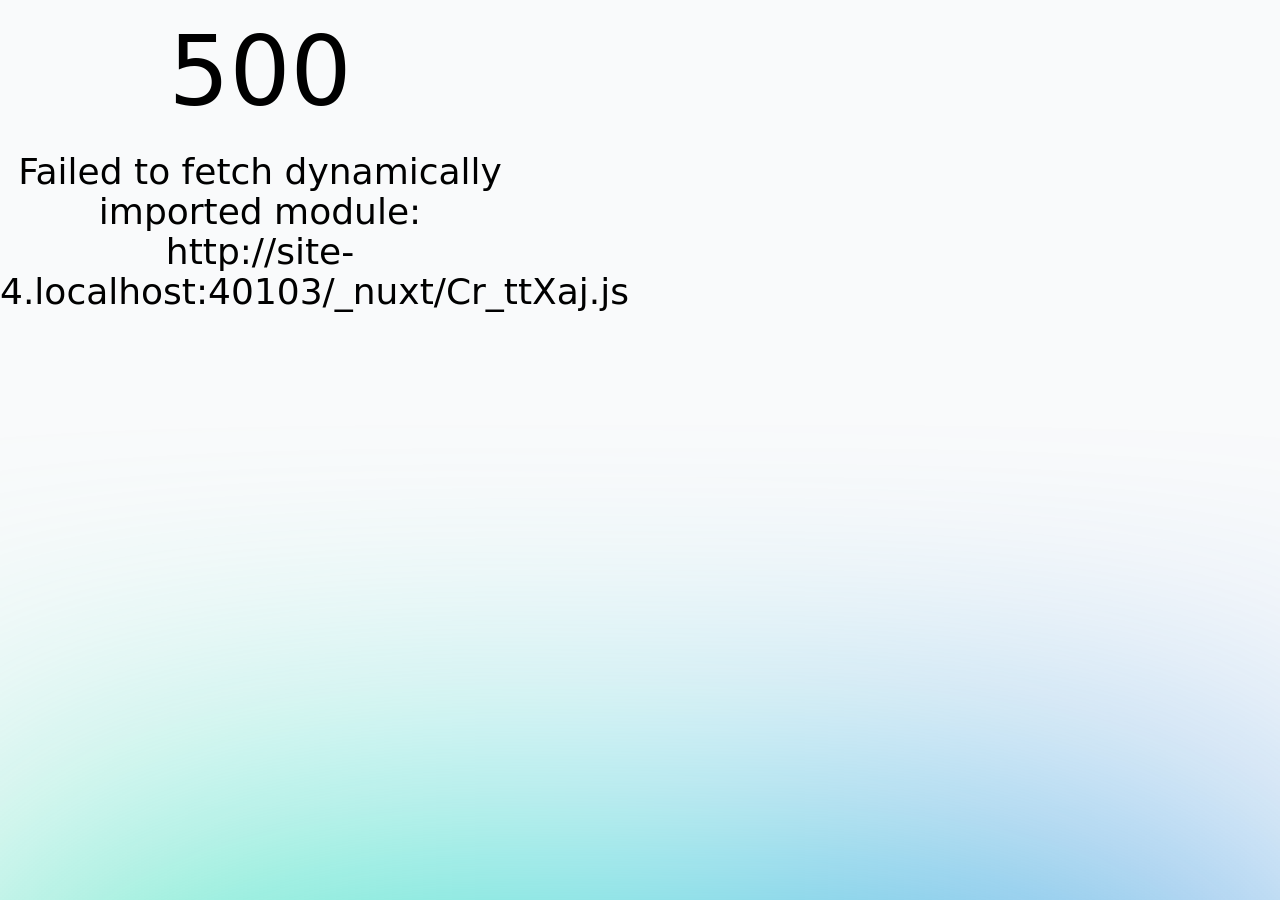
==== commit de6d7017: "Deploying to gh-pages from @ billao/nuxt-studio@db8522993962d6f1eadd89fd75e34729b2620613 🚀" ====
--- a/index.html
+++ b/index.html
@@ -7,7 +7,7 @@
 <style>pre code .line{display:block;min-height:1rem}</style>
 <link rel="stylesheet" href="/_nuxt/entry.qiN7ja3k.css">
 <link rel="stylesheet" href="/_nuxt/ProsePre.CchFRBtv.css">
-<link rel="preload" as="fetch" crossorigin="anonymous" href="/_payload.json?8fa74fce-3882-439d-a187-fe2187235c29">
+<link rel="preload" as="fetch" crossorigin="anonymous" href="/_payload.json?032d7c10-3ed6-42fc-9b3d-144921a71c15">
 <link rel="modulepreload" as="script" crossorigin href="/_nuxt/BOr2YAiZ.js">
 <link rel="modulepreload" as="script" crossorigin href="/_nuxt/Cr_ttXaj.js">
 <link rel="modulepreload" as="script" crossorigin href="/_nuxt/NkDgUNi6.js">
@@ -97,5 +97,5 @@
 </span></span></code><!--]--></pre><!--]--><p><!--[-->Learn more in the <a href="https://content.nuxt.com/get-started/configuration#highlight" rel="nofollow"><!--[-->Content Code Highlight section<!--]--></a>.<!--]--></p><h3 id="vue-components"><a href="#vue-components"><!--[-->Vue Components<!--]--></a></h3><p><!--[-->Add Vue components into the <code class=""><!--[-->components/content/<!--]--></code> directory and start using them in Markdown.<!--]--></p><p><!--[-->See the <code class=""><!--[-->&lt;MarkdownBlock&gt;<!--]--></code> component in <a href="https://github.com/Atinux/content-wind/blob/main/.demo/components/content/MarkdownBlock.vue" rel="nofollow"><!--[--><code class=""><!--[-->components/content/MarkdownBlock.vue<!--]--></code><!--]--></a>.<!--]--></p><p><!--[-->By leveraging the <a href="https://content.nuxt.com/components/content-slot" rel="nofollow"><!--[--><code class=""><!--[-->&lt;ContentSlot&gt;<!--]--></code><!--]--></a> component from Nuxt Content, you can use both slots and props in Markdown thanks to the <a href="https://content.nuxt.com/usage/markdown" rel="nofollow"><!--[-->MDC syntax<!--]--></a>.<!--]--></p><h2 id="deployment"><a href="#deployment"><!--[-->Deployment<!--]--></a></h2><p><!--[--><a href="https://vercel.com/new/clone?repository-url=https%3A%2F%2Fgithub.com%2FAtinux%2Fcontent-wind-template" rel="nofollow"><!--[--><img src="https://vercel.com/button" alt="Deploy with Vercel"><!--]--></a> <a href="https://app.netlify.com/start/deploy?repository=https://github.com/Atinux/content-wind-template" rel="nofollow"><!--[--><img src="https://www.netlify.com/img/deploy/button.svg" alt="Deploy to Netlify"><!--]--></a><!--]--></p><h3 id="static-hosting"><a href="#static-hosting"><!--[-->Static Hosting<!--]--></a></h3><p><!--[-->Pre-render the website to be deployed on any static hosting:<!--]--></p><!--[--><pre class="language-bash shiki shiki-themes github-dark github-light" style=""><!--[--><code><span class="line" line="1"><span style="--shiki-dark:#B392F0;--shiki-default:#6F42C1">npm</span><span style="--shiki-dark:#9ECBFF;--shiki-default:#032F62"> run</span><span style="--shiki-dark:#9ECBFF;--shiki-default:#032F62"> generate
 </span></span></code><!--]--></pre><!--]--><p><!--[-->The <code class=""><!--[-->dist/<!--]--></code> directory is ready to be deployed (symlink to <code class=""><!--[-->.output/public<!--]--></code>), <a href="https://nuxt.com/docs/getting-started/deployment#static-hosting" rel="nofollow"><!--[-->learn more on Nuxt docs<!--]--></a>.<!--]--></p><h3 id="node-server"><a href="#node-server"><!--[-->Node server<!--]--></a></h3><p><!--[-->Build the application for production:<!--]--></p><!--[--><pre class="language-bash shiki shiki-themes github-dark github-light" style=""><!--[--><code><span class="line" line="1"><span style="--shiki-dark:#B392F0;--shiki-default:#6F42C1">npm</span><span style="--shiki-dark:#9ECBFF;--shiki-default:#032F62"> run</span><span style="--shiki-dark:#9ECBFF;--shiki-default:#032F62"> build
 </span></span></code><!--]--></pre><!--]--><p><!--[-->Start the server in production:<!--]--></p><!--[--><pre class="language-bash shiki shiki-themes github-dark github-light" style=""><!--[--><code><span class="line" line="1"><span style="--shiki-dark:#B392F0;--shiki-default:#6F42C1">node</span><span style="--shiki-dark:#9ECBFF;--shiki-default:#032F62"> .output/server/index.mjs
-</span></span></code><!--]--></pre><!--]--><p><!--[-->Learn more on <a href="https://nuxt.com/docs/getting-started/deployment" rel="nofollow"><!--[-->Nuxt docs<!--]--></a> for more information.<!--]--></p><hr><p><!--[-->You are at the end of the page, you can checkout the <a href="/about" class=""><!--[-->about page<!--]--></a> or the <a href="https://github.com/Atinux/content-wind" rel="nofollow"><!--[-->GitHub repository<!--]--></a> and give a <svg xmlns="http://www.w3.org/2000/svg" xmlns:xlink="http://www.w3.org/1999/xlink" aria-hidden="true" role="img" class="icon" style="" width="1em" height="1em" viewBox="0 0 256 256" data-v-03727980><g fill="currentColor"><path d="m229.06 108.79l-48.7 42l14.88 62.79a8.4 8.4 0 0 1-12.52 9.17L128 189.09l-54.72 33.65a8.4 8.4 0 0 1-12.52-9.17l14.88-62.79l-48.7-42A8.46 8.46 0 0 1 31.73 94l63.91-5.2l24.62-59.6a8.36 8.36 0 0 1 15.48 0l24.62 59.6l63.91 5.2a8.46 8.46 0 0 1 4.79 14.79" opacity=".2"/><path d="M239.18 97.26A16.38 16.38 0 0 0 224.92 86l-59-4.76l-22.78-55.09a16.36 16.36 0 0 0-30.27 0L90.11 81.23L31.08 86a16.46 16.46 0 0 0-9.37 28.86l45 38.83L53 211.75a16.38 16.38 0 0 0 24.5 17.82l50.5-31.08l50.53 31.08A16.4 16.4 0 0 0 203 211.75l-13.76-58.07l45-38.83a16.43 16.43 0 0 0 4.94-17.59m-15.34 5.47l-48.7 42a8 8 0 0 0-2.56 7.91l14.88 62.8a.37.37 0 0 1-.17.48c-.18.14-.23.11-.38 0l-54.72-33.65a8 8 0 0 0-8.38 0l-54.72 33.67c-.15.09-.19.12-.38 0a.37.37 0 0 1-.17-.48l14.88-62.8a8 8 0 0 0-2.56-7.91l-48.7-42c-.12-.1-.23-.19-.13-.5s.18-.27.33-.29l63.92-5.16a8 8 0 0 0 6.72-4.94l24.62-59.61c.08-.17.11-.25.35-.25s.27.08.35.25L153 91.86a8 8 0 0 0 6.75 4.92l63.92 5.16c.15 0 .24 0 .33.29s0 .4-.16.5"/></g></svg><!--]--></p><p><!--[-->Thanks for reading and happy writing, <a href="https://twitter.com/Atinux" rel="nofollow"><!--[-->Atinux<!--]--></a>.<!--]--></p><style>html .dark .shiki span {color: var(--shiki-dark);background: var(--shiki-dark-bg);font-style: var(--shiki-dark-font-style);font-weight: var(--shiki-dark-font-weight);text-decoration: var(--shiki-dark-text-decoration);}html.dark .shiki span {color: var(--shiki-dark);background: var(--shiki-dark-bg);font-style: var(--shiki-dark-font-style);font-weight: var(--shiki-dark-font-weight);text-decoration: var(--shiki-dark-text-decoration);}html .default .shiki span {color: var(--shiki-default);background: var(--shiki-default-bg);font-style: var(--shiki-default-font-style);font-weight: var(--shiki-default-font-weight);text-decoration: var(--shiki-default-text-decoration);}html .shiki span {color: var(--shiki-default);background: var(--shiki-default-bg);font-style: var(--shiki-default-font-style);font-weight: var(--shiki-default-font-weight);text-decoration: var(--shiki-default-text-decoration);}</style></div><!--]--></main></div></div><!--]--></div></div><div id="teleports"></div><script type="application/json" data-nuxt-data="nuxt-app" data-ssr="true" id="__NUXT_DATA__" data-src="/_payload.json?8fa74fce-3882-439d-a187-fe2187235c29">[{"state":1,"once":1453,"_errors":1454,"serverRendered":5,"path":11,"prerenderedAt":1456},["Reactive",2],{"$scolor-mode":3,"$sdd-pages":7,"$sdd-surrounds":1407,"$sdd-globals":1423,"$sdd-navigation":1425,"$sicons":1434},{"preference":4,"value":4,"unknown":5,"forced":6},"system",true,false,["ShallowRef",8],["ShallowReactive",9],{"/":10},{"_path":11,"_dir":12,"_draft":6,"_partial":6,"_locale":12,"title":13,"description":14,"navigation":15,"body":17,"_type":1401,"_id":1402,"_source":1403,"_file":1404,"_stem":1405,"_extension":267,"layout":1406},"/","","Content Wind","A lightweight Nuxt theme to build a Markdown driven website, based on Nuxt Content, TailwindCSS and Iconify ✨",{"title":16},"Home",{"type":18,"children":19,"toc":1385},"root",[20,28,63,70,153,159,171,176,226,231,237,242,249,262,300,305,395,409,415,433,446,459,518,524,537,676,681,778,784,806,849,854,868,878,892,898,912,921,926,959,972,1084,1097,1103,1116,1141,1167,1173,1199,1205,1210,1235,1264,1270,1275,1298,1303,1323,1336,1340,1366,1379],{"type":21,"tag":22,"props":23,"children":25},"element","h1",{"id":24},"content-wind",[26],{"type":27,"value":13},"text",{"type":21,"tag":29,"props":30,"children":31},"p",{},[32,34,43,45,52,54,61],{"type":27,"value":33},"A lightweight Nuxt theme to build a Markdown driven website, based on ",{"type":21,"tag":35,"props":36,"children":40},"a",{"href":37,"rel":38},"https://content.nuxt.com",[39],"nofollow",[41],{"type":27,"value":42},"Nuxt Content",{"type":27,"value":44},", ",{"type":21,"tag":35,"props":46,"children":49},{"href":47,"rel":48},"https://tailwindcss.com",[39],[50],{"type":27,"value":51},"TailwindCSS",{"type":27,"value":53}," and ",{"type":21,"tag":35,"props":55,"children":58},{"href":56,"rel":57},"https://iconify.design",[39],[59],{"type":27,"value":60},"Iconify",{"type":27,"value":62}," ✨",{"type":21,"tag":64,"props":65,"children":67},"h2",{"id":66},"features",[68],{"type":27,"value":69},"Features",{"type":21,"tag":71,"props":72,"children":73},"ul",{},[74,80,94,99,104,109,114,119,131,136,141],{"type":21,"tag":75,"props":76,"children":77},"li",{},[78],{"type":27,"value":79},"Write pages in Markdown",{"type":21,"tag":75,"props":81,"children":82},{},[83,85,92],{"type":27,"value":84},"Use ",{"type":21,"tag":35,"props":86,"children":89},{"href":87,"rel":88},"https://nuxt.com/docs/guide/directory-structure/layouts",[39],[90],{"type":27,"value":91},"layouts",{"type":27,"value":93}," in Markdown pages",{"type":21,"tag":75,"props":95,"children":96},{},[97],{"type":27,"value":98},"Enjoy meta tag generation",{"type":21,"tag":75,"props":100,"children":101},{},[102],{"type":27,"value":103},"Generated navigation from pages",{"type":21,"tag":75,"props":105,"children":106},{},[107],{"type":27,"value":108},"Leverage TailwindCSS Typography",{"type":21,"tag":75,"props":110,"children":111},{},[112],{"type":27,"value":113},"Switch between light & dark mode",{"type":21,"tag":75,"props":115,"children":116},{},[117],{"type":27,"value":118},"Access 100,000 icons from 100+ icon sets",{"type":21,"tag":75,"props":120,"children":121},{},[122,124],{"type":27,"value":123},"Highlight code blocks with ",{"type":21,"tag":35,"props":125,"children":128},{"href":126,"rel":127},"https://shiki.matsu.io",[39],[129],{"type":27,"value":130},"Shiki",{"type":21,"tag":75,"props":132,"children":133},{},[134],{"type":27,"value":135},"Create Vue components and use them in Markdown",{"type":21,"tag":75,"props":137,"children":138},{},[139],{"type":27,"value":140},"Deploy on any Node or Static hosting: GH Pages, Vercel, Netlify, Heroku, etc.",{"type":21,"tag":75,"props":142,"children":143},{},[144,146],{"type":27,"value":145},"Live edit on ",{"type":21,"tag":35,"props":147,"children":150},{"href":148,"rel":149},"https://nuxt.studio",[39],[151],{"type":27,"value":152},"Nuxt Studio",{"type":21,"tag":64,"props":154,"children":156},{"id":155},"setup",[157],{"type":27,"value":158},"Setup",{"type":21,"tag":160,"props":161,"children":165},"button-link",{":external":162,"href":163,"icon":164},"true","https://stackblitz.com/github/Atinux/content-wind/tree/main/.demo?file=content%2F1.index.md","simple-icons:stackblitz",[166],{"type":21,"tag":29,"props":167,"children":168},{},[169],{"type":27,"value":170},"Play online on Stackblitz",{"type":21,"tag":29,"props":172,"children":173},{},[174],{"type":27,"value":175},"Open a terminal and run the following command:",{"type":21,"tag":177,"props":178,"children":182},"pre",{"className":179,"code":180,"language":181,"meta":12,"style":12},"language-bash shiki shiki-themes github-dark github-light","npx nuxi init -t themes/content-wind my-website\n","bash",[183],{"type":21,"tag":184,"props":185,"children":186},"code",{"__ignoreMap":12},[187],{"type":21,"tag":188,"props":189,"children":192},"span",{"class":190,"line":191},"line",1,[193,199,205,210,216,221],{"type":21,"tag":188,"props":194,"children":196},{"style":195},"--shiki-dark:#B392F0;--shiki-default:#6F42C1",[197],{"type":27,"value":198},"npx",{"type":21,"tag":188,"props":200,"children":202},{"style":201},"--shiki-dark:#9ECBFF;--shiki-default:#032F62",[203],{"type":27,"value":204}," nuxi",{"type":21,"tag":188,"props":206,"children":207},{"style":201},[208],{"type":27,"value":209}," init",{"type":21,"tag":188,"props":211,"children":213},{"style":212},"--shiki-dark:#79B8FF;--shiki-default:#005CC5",[214],{"type":27,"value":215}," -t",{"type":21,"tag":188,"props":217,"children":218},{"style":201},[219],{"type":27,"value":220}," themes/content-wind",{"type":21,"tag":188,"props":222,"children":223},{"style":201},[224],{"type":27,"value":225}," my-website\n",{"type":21,"tag":29,"props":227,"children":228},{},[229],{"type":27,"value":230},"Follow the instructions in the terminal and you are ready to go 🚀",{"type":21,"tag":64,"props":232,"children":234},{"id":233},"usage",[235],{"type":27,"value":236},"Usage",{"type":21,"tag":29,"props":238,"children":239},{},[240],{"type":27,"value":241},"This template has some built-in features to make it as easy as possible to create a content-driven website.",{"type":21,"tag":243,"props":244,"children":246},"h3",{"id":245},"pages",[247],{"type":27,"value":248},"Pages",{"type":21,"tag":29,"props":250,"children":251},{},[252,254,260],{"type":27,"value":253},"Create your Markdown pages in the ",{"type":21,"tag":184,"props":255,"children":257},{"className":256},[],[258],{"type":27,"value":259},"content/",{"type":27,"value":261}," directory:",{"type":21,"tag":177,"props":263,"children":268},{"className":264,"code":265,"filename":266,"language":267,"meta":12,"style":12},"language-md shiki shiki-themes github-dark github-light","# My title\n\nThis first paragraph will be treated as the page meta description.\n","content/index.md","md",[269],{"type":21,"tag":184,"props":270,"children":271},{"__ignoreMap":12},[272,281,290],{"type":21,"tag":188,"props":273,"children":274},{"class":190,"line":191},[275],{"type":21,"tag":188,"props":276,"children":278},{"style":277},"--shiki-dark:#79B8FF;--shiki-default:#005CC5;--shiki-dark-font-weight:bold;--shiki-default-font-weight:bold",[279],{"type":27,"value":280},"# My title\n",{"type":21,"tag":188,"props":282,"children":284},{"class":190,"line":283},2,[285],{"type":21,"tag":188,"props":286,"children":287},{"emptyLinePlaceholder":5},[288],{"type":27,"value":289},"\n",{"type":21,"tag":188,"props":291,"children":293},{"class":190,"line":292},3,[294],{"type":21,"tag":188,"props":295,"children":297},{"style":296},"--shiki-dark:#E1E4E8;--shiki-default:#24292E",[298],{"type":27,"value":299},"This first paragraph will be treated as the page meta description.\n",{"type":21,"tag":29,"props":301,"children":302},{},[303],{"type":27,"value":304},"You can overwrite meta tags by using front-matter:",{"type":21,"tag":177,"props":306,"children":308},{"className":264,"code":307,"filename":266,"language":267,"meta":12,"style":12},"---\ntitle: 'Custom title'\ndescription: 'Custom meta description'\nimage: 'Custom image injected as `og:image`'\n---\n\n# My title\n\nThis first paragraph will be treated as the page meta description.\n",[309],{"type":21,"tag":184,"props":310,"children":311},{"__ignoreMap":12},[312,320,328,336,355,363,371,379,387],{"type":21,"tag":188,"props":313,"children":314},{"class":190,"line":191},[315],{"type":21,"tag":188,"props":316,"children":317},{"style":277},[318],{"type":27,"value":319},"---\n",{"type":21,"tag":188,"props":321,"children":322},{"class":190,"line":283},[323],{"type":21,"tag":188,"props":324,"children":325},{"style":296},[326],{"type":27,"value":327},"title: 'Custom title'\n",{"type":21,"tag":188,"props":329,"children":330},{"class":190,"line":292},[331],{"type":21,"tag":188,"props":332,"children":333},{"style":296},[334],{"type":27,"value":335},"description: 'Custom meta description'\n",{"type":21,"tag":188,"props":337,"children":339},{"class":190,"line":338},4,[340,345,350],{"type":21,"tag":188,"props":341,"children":342},{"style":296},[343],{"type":27,"value":344},"image: 'Custom image injected as ",{"type":21,"tag":188,"props":346,"children":347},{"style":212},[348],{"type":27,"value":349},"`og:image`",{"type":21,"tag":188,"props":351,"children":352},{"style":296},[353],{"type":27,"value":354},"'\n",{"type":21,"tag":188,"props":356,"children":358},{"class":190,"line":357},5,[359],{"type":21,"tag":188,"props":360,"children":361},{"style":277},[362],{"type":27,"value":319},{"type":21,"tag":188,"props":364,"children":366},{"class":190,"line":365},6,[367],{"type":21,"tag":188,"props":368,"children":369},{"emptyLinePlaceholder":5},[370],{"type":27,"value":289},{"type":21,"tag":188,"props":372,"children":374},{"class":190,"line":373},7,[375],{"type":21,"tag":188,"props":376,"children":377},{"style":277},[378],{"type":27,"value":280},{"type":21,"tag":188,"props":380,"children":382},{"class":190,"line":381},8,[383],{"type":21,"tag":188,"props":384,"children":385},{"emptyLinePlaceholder":5},[386],{"type":27,"value":289},{"type":21,"tag":188,"props":388,"children":390},{"class":190,"line":389},9,[391],{"type":21,"tag":188,"props":392,"children":393},{"style":296},[394],{"type":27,"value":299},{"type":21,"tag":29,"props":396,"children":397},{},[398,400,407],{"type":27,"value":399},"This is done thanks to Nuxt Content's ",{"type":21,"tag":35,"props":401,"children":404},{"href":402,"rel":403},"https://content.nuxtjs.org/guide/writing/document-driven",[39],[405],{"type":27,"value":406},"document-driven mode",{"type":27,"value":408}," of Nuxt Content.",{"type":21,"tag":243,"props":410,"children":412},{"id":411},"navigation",[413],{"type":27,"value":414},"Navigation",{"type":21,"tag":29,"props":416,"children":417},{},[418,420,431],{"type":27,"value":419},"The navigation is generated from your pages, you can take a look at the ",{"type":21,"tag":35,"props":421,"children":424},{"href":422,"rel":423},"https://github.com/Atinux/content-wind/blob/main/components/AppNavbar.vue",[39],[425],{"type":21,"tag":184,"props":426,"children":428},{"className":427},[],[429],{"type":27,"value":430},"\u003CAppNavbar>",{"type":27,"value":432}," component to see how it works.",{"type":21,"tag":29,"props":434,"children":435},{},[436,438,444],{"type":27,"value":437},"It uses the ",{"type":21,"tag":35,"props":439,"children":442},{"href":440,"rel":441},"https://content.nuxt.com/usage/navigation",[39],[443],{"type":27,"value":414},{"type":27,"value":445},"  from Nuxt Content to fetch the navigation object.",{"type":21,"tag":29,"props":447,"children":448},{},[449,451,457],{"type":27,"value":450},"To customize the title displayed in the navigation, you can set the ",{"type":21,"tag":184,"props":452,"children":454},{"className":453},[],[455],{"type":27,"value":456},"navigation.title",{"type":27,"value":458}," property in the front-matter of your pages:",{"type":21,"tag":177,"props":460,"children":462},{"className":264,"code":461,"language":267,"meta":12,"style":12},"---\nnavigation.title: 'Home'\n---\n\n# Welcome to my site\n\nWith a beautiful description\n",[463],{"type":21,"tag":184,"props":464,"children":465},{"__ignoreMap":12},[466,473,481,488,495,503,510],{"type":21,"tag":188,"props":467,"children":468},{"class":190,"line":191},[469],{"type":21,"tag":188,"props":470,"children":471},{"style":277},[472],{"type":27,"value":319},{"type":21,"tag":188,"props":474,"children":475},{"class":190,"line":283},[476],{"type":21,"tag":188,"props":477,"children":478},{"style":296},[479],{"type":27,"value":480},"navigation.title: 'Home'\n",{"type":21,"tag":188,"props":482,"children":483},{"class":190,"line":292},[484],{"type":21,"tag":188,"props":485,"children":486},{"style":277},[487],{"type":27,"value":319},{"type":21,"tag":188,"props":489,"children":490},{"class":190,"line":338},[491],{"type":21,"tag":188,"props":492,"children":493},{"emptyLinePlaceholder":5},[494],{"type":27,"value":289},{"type":21,"tag":188,"props":496,"children":497},{"class":190,"line":357},[498],{"type":21,"tag":188,"props":499,"children":500},{"style":277},[501],{"type":27,"value":502},"# Welcome to my site\n",{"type":21,"tag":188,"props":504,"children":505},{"class":190,"line":365},[506],{"type":21,"tag":188,"props":507,"children":508},{"emptyLinePlaceholder":5},[509],{"type":27,"value":289},{"type":21,"tag":188,"props":511,"children":512},{"class":190,"line":373},[513],{"type":21,"tag":188,"props":514,"children":515},{"style":296},[516],{"type":27,"value":517},"With a beautiful description\n",{"type":21,"tag":243,"props":519,"children":521},{"id":520},"theme-configuration",[522],{"type":27,"value":523},"Theme configuration",{"type":21,"tag":29,"props":525,"children":526},{},[527,529,535],{"type":27,"value":528},"You can configure Content Wind global configuration in the ",{"type":21,"tag":184,"props":530,"children":532},{"className":531},[],[533],{"type":27,"value":534},"app.config.ts",{"type":27,"value":536}," file:",{"type":21,"tag":177,"props":538,"children":543},{"className":539,"code":540,"filename":541,"language":542,"meta":12,"style":12},"language-ts shiki shiki-themes github-dark github-light","interface AppConfigInput {\n  cover?: string, // default: '/cover.jpg'\n  socials?: {\n    twitter?: string\n    github?: string\n    mastodon?: string\n  }\n}\n","signature","ts",[544],{"type":21,"tag":184,"props":545,"children":546},{"__ignoreMap":12},[547,566,595,611,628,644,660,668],{"type":21,"tag":188,"props":548,"children":549},{"class":190,"line":191},[550,556,561],{"type":21,"tag":188,"props":551,"children":553},{"style":552},"--shiki-dark:#F97583;--shiki-default:#D73A49",[554],{"type":27,"value":555},"interface",{"type":21,"tag":188,"props":557,"children":558},{"style":195},[559],{"type":27,"value":560}," AppConfigInput",{"type":21,"tag":188,"props":562,"children":563},{"style":296},[564],{"type":27,"value":565}," {\n",{"type":21,"tag":188,"props":567,"children":568},{"class":190,"line":283},[569,575,580,585,589],{"type":21,"tag":188,"props":570,"children":572},{"style":571},"--shiki-dark:#FFAB70;--shiki-default:#E36209",[573],{"type":27,"value":574},"  cover",{"type":21,"tag":188,"props":576,"children":577},{"style":552},[578],{"type":27,"value":579},"?:",{"type":21,"tag":188,"props":581,"children":582},{"style":212},[583],{"type":27,"value":584}," string",{"type":21,"tag":188,"props":586,"children":587},{"style":296},[588],{"type":27,"value":44},{"type":21,"tag":188,"props":590,"children":592},{"style":591},"--shiki-dark:#6A737D;--shiki-default:#6A737D",[593],{"type":27,"value":594},"// default: '/cover.jpg'\n",{"type":21,"tag":188,"props":596,"children":597},{"class":190,"line":292},[598,603,607],{"type":21,"tag":188,"props":599,"children":600},{"style":571},[601],{"type":27,"value":602},"  socials",{"type":21,"tag":188,"props":604,"children":605},{"style":552},[606],{"type":27,"value":579},{"type":21,"tag":188,"props":608,"children":609},{"style":296},[610],{"type":27,"value":565},{"type":21,"tag":188,"props":612,"children":613},{"class":190,"line":338},[614,619,623],{"type":21,"tag":188,"props":615,"children":616},{"style":571},[617],{"type":27,"value":618},"    twitter",{"type":21,"tag":188,"props":620,"children":621},{"style":552},[622],{"type":27,"value":579},{"type":21,"tag":188,"props":624,"children":625},{"style":212},[626],{"type":27,"value":627}," string\n",{"type":21,"tag":188,"props":629,"children":630},{"class":190,"line":357},[631,636,640],{"type":21,"tag":188,"props":632,"children":633},{"style":571},[634],{"type":27,"value":635},"    github",{"type":21,"tag":188,"props":637,"children":638},{"style":552},[639],{"type":27,"value":579},{"type":21,"tag":188,"props":641,"children":642},{"style":212},[643],{"type":27,"value":627},{"type":21,"tag":188,"props":645,"children":646},{"class":190,"line":365},[647,652,656],{"type":21,"tag":188,"props":648,"children":649},{"style":571},[650],{"type":27,"value":651},"    mastodon",{"type":21,"tag":188,"props":653,"children":654},{"style":552},[655],{"type":27,"value":579},{"type":21,"tag":188,"props":657,"children":658},{"style":212},[659],{"type":27,"value":627},{"type":21,"tag":188,"props":661,"children":662},{"class":190,"line":373},[663],{"type":21,"tag":188,"props":664,"children":665},{"style":296},[666],{"type":27,"value":667},"  }\n",{"type":21,"tag":188,"props":669,"children":670},{"class":190,"line":381},[671],{"type":21,"tag":188,"props":672,"children":673},{"style":296},[674],{"type":27,"value":675},"}\n",{"type":21,"tag":29,"props":677,"children":678},{},[679],{"type":27,"value":680},"Example of settings Twitter and GitHub icons in the navbar:",{"type":21,"tag":177,"props":682,"children":684},{"className":539,"code":683,"filename":534,"language":542,"meta":12,"style":12},"export default defineAppConfig({\n  socials: {\n    twitter: 'Atinux',\n    github: 'Atinux/content-wind'\n    mastodon: '@atinux@webtoo.ls'\n  }\n})\n",[685],{"type":21,"tag":184,"props":686,"children":687},{"__ignoreMap":12},[688,711,719,737,750,763,770],{"type":21,"tag":188,"props":689,"children":690},{"class":190,"line":191},[691,696,701,706],{"type":21,"tag":188,"props":692,"children":693},{"style":552},[694],{"type":27,"value":695},"export",{"type":21,"tag":188,"props":697,"children":698},{"style":552},[699],{"type":27,"value":700}," default",{"type":21,"tag":188,"props":702,"children":703},{"style":195},[704],{"type":27,"value":705}," defineAppConfig",{"type":21,"tag":188,"props":707,"children":708},{"style":296},[709],{"type":27,"value":710},"({\n",{"type":21,"tag":188,"props":712,"children":713},{"class":190,"line":283},[714],{"type":21,"tag":188,"props":715,"children":716},{"style":296},[717],{"type":27,"value":718},"  socials: {\n",{"type":21,"tag":188,"props":720,"children":721},{"class":190,"line":292},[722,727,732],{"type":21,"tag":188,"props":723,"children":724},{"style":296},[725],{"type":27,"value":726},"    twitter: ",{"type":21,"tag":188,"props":728,"children":729},{"style":201},[730],{"type":27,"value":731},"'Atinux'",{"type":21,"tag":188,"props":733,"children":734},{"style":296},[735],{"type":27,"value":736},",\n",{"type":21,"tag":188,"props":738,"children":739},{"class":190,"line":338},[740,745],{"type":21,"tag":188,"props":741,"children":742},{"style":296},[743],{"type":27,"value":744},"    github: ",{"type":21,"tag":188,"props":746,"children":747},{"style":201},[748],{"type":27,"value":749},"'Atinux/content-wind'\n",{"type":21,"tag":188,"props":751,"children":752},{"class":190,"line":357},[753,758],{"type":21,"tag":188,"props":754,"children":755},{"style":296},[756],{"type":27,"value":757},"    mastodon: ",{"type":21,"tag":188,"props":759,"children":760},{"style":201},[761],{"type":27,"value":762},"'@atinux@webtoo.ls'\n",{"type":21,"tag":188,"props":764,"children":765},{"class":190,"line":365},[766],{"type":21,"tag":188,"props":767,"children":768},{"style":296},[769],{"type":27,"value":667},{"type":21,"tag":188,"props":771,"children":772},{"class":190,"line":373},[773],{"type":21,"tag":188,"props":774,"children":775},{"style":296},[776],{"type":27,"value":777},"})\n",{"type":21,"tag":243,"props":779,"children":781},{"id":780},"icons",[782],{"type":27,"value":783},"Icons",{"type":21,"tag":29,"props":785,"children":786},{},[787,789,796,798,804],{"type":27,"value":788},"Use any icon from ",{"type":21,"tag":35,"props":790,"children":793},{"href":791,"rel":792},"https://icones.js.org",[39],[794],{"type":27,"value":795},"icones.js.org",{"type":27,"value":797}," with the ",{"type":21,"tag":184,"props":799,"children":801},{"className":800},[],[802],{"type":27,"value":803},"\u003CIcon>",{"type":27,"value":805}," component:",{"type":21,"tag":177,"props":807,"children":811},{"className":808,"code":809,"language":810,"meta":12,"style":12},"language-html shiki shiki-themes github-dark github-light","\u003CIcon name=\"ph:music-notes-fill\" />\n","html",[812],{"type":21,"tag":184,"props":813,"children":814},{"__ignoreMap":12},[815],{"type":21,"tag":188,"props":816,"children":817},{"class":190,"line":191},[818,823,829,834,839,844],{"type":21,"tag":188,"props":819,"children":820},{"style":296},[821],{"type":27,"value":822},"\u003C",{"type":21,"tag":188,"props":824,"children":826},{"style":825},"--shiki-dark:#FDAEB7;--shiki-default:#B31D28;--shiki-dark-font-style:italic;--shiki-default-font-style:italic",[827],{"type":27,"value":828},"Icon",{"type":21,"tag":188,"props":830,"children":831},{"style":195},[832],{"type":27,"value":833}," name",{"type":21,"tag":188,"props":835,"children":836},{"style":296},[837],{"type":27,"value":838},"=",{"type":21,"tag":188,"props":840,"children":841},{"style":201},[842],{"type":27,"value":843},"\"ph:music-notes-fill\"",{"type":21,"tag":188,"props":845,"children":846},{"style":296},[847],{"type":27,"value":848}," />\n",{"type":21,"tag":29,"props":850,"children":851},{},[852],{"type":27,"value":853},"You can also use it in your Markdown:",{"type":21,"tag":177,"props":855,"children":857},{"className":264,"code":856,"language":267,"meta":12,"style":12},":icon{name=\"ph:music-notes-fill\"}\n",[858],{"type":21,"tag":184,"props":859,"children":860},{"__ignoreMap":12},[861],{"type":21,"tag":188,"props":862,"children":863},{"class":190,"line":191},[864],{"type":21,"tag":188,"props":865,"children":866},{"style":296},[867],{"type":27,"value":856},{"type":21,"tag":29,"props":869,"children":870},{},[871,873],{"type":27,"value":872},"Will result in ",{"type":21,"tag":874,"props":875,"children":877},"icon",{"name":876},"ph:music-notes-fill",[],{"type":21,"tag":29,"props":879,"children":880},{},[881,883,890],{"type":27,"value":882},"Learn more on ",{"type":21,"tag":35,"props":884,"children":887},{"href":885,"rel":886},"https://github.com/nuxt-modules/icon",[39],[888],{"type":27,"value":889},"nuxt-icon",{"type":27,"value":891}," documentation.",{"type":21,"tag":243,"props":893,"children":895},{"id":894},"code-highlight",[896],{"type":27,"value":897},"Code Highlight",{"type":21,"tag":29,"props":899,"children":900},{},[901,903,910],{"type":27,"value":902},"It supports code highlighting with Shiki and as well as different ",{"type":21,"tag":35,"props":904,"children":907},{"href":905,"rel":906},"https://github.com/shikijs/shiki/blob/main/docs/themes.md#all-themes",[39],[908],{"type":27,"value":909},"VS Code themes",{"type":27,"value":911},".",{"type":21,"tag":913,"props":914,"children":915},"markdown-block",{},[916],{"type":21,"tag":29,"props":917,"children":918},{},[919],{"type":27,"value":920},"```ts\nexport default () => 'Hello Content Wind'\n```",{"type":21,"tag":29,"props":922,"children":923},{},[924],{"type":27,"value":925},"Will result in:",{"type":21,"tag":177,"props":927,"children":929},{"className":539,"code":928,"language":542,"meta":12,"style":12},"export default () => 'Hello Content Wind'\n",[930],{"type":21,"tag":184,"props":931,"children":932},{"__ignoreMap":12},[933],{"type":21,"tag":188,"props":934,"children":935},{"class":190,"line":191},[936,940,944,949,954],{"type":21,"tag":188,"props":937,"children":938},{"style":552},[939],{"type":27,"value":695},{"type":21,"tag":188,"props":941,"children":942},{"style":552},[943],{"type":27,"value":700},{"type":21,"tag":188,"props":945,"children":946},{"style":296},[947],{"type":27,"value":948}," () ",{"type":21,"tag":188,"props":950,"children":951},{"style":552},[952],{"type":27,"value":953},"=>",{"type":21,"tag":188,"props":955,"children":956},{"style":201},[957],{"type":27,"value":958}," 'Hello Content Wind'\n",{"type":21,"tag":29,"props":960,"children":961},{},[962,964,970],{"type":27,"value":963},"Updating the theme is as simple as editing your ",{"type":21,"tag":184,"props":965,"children":967},{"className":966},[],[968],{"type":27,"value":969},"nuxt.config",{"type":27,"value":971},":",{"type":21,"tag":177,"props":973,"children":975},{"className":539,"code":974,"language":542,"meta":12,"style":12},"import { defineNuxtConfig } from 'nuxt'\n\nexport default defineNuxtConfig({\n  content: {\n    highlight: {\n      theme: 'one-dark-pro',\n    }\n  }\n})\n",[976],{"type":21,"tag":184,"props":977,"children":978},{"__ignoreMap":12},[979,1002,1009,1029,1037,1045,1062,1070,1077],{"type":21,"tag":188,"props":980,"children":981},{"class":190,"line":191},[982,987,992,997],{"type":21,"tag":188,"props":983,"children":984},{"style":552},[985],{"type":27,"value":986},"import",{"type":21,"tag":188,"props":988,"children":989},{"style":296},[990],{"type":27,"value":991}," { defineNuxtConfig } ",{"type":21,"tag":188,"props":993,"children":994},{"style":552},[995],{"type":27,"value":996},"from",{"type":21,"tag":188,"props":998,"children":999},{"style":201},[1000],{"type":27,"value":1001}," 'nuxt'\n",{"type":21,"tag":188,"props":1003,"children":1004},{"class":190,"line":283},[1005],{"type":21,"tag":188,"props":1006,"children":1007},{"emptyLinePlaceholder":5},[1008],{"type":27,"value":289},{"type":21,"tag":188,"props":1010,"children":1011},{"class":190,"line":292},[1012,1016,1020,1025],{"type":21,"tag":188,"props":1013,"children":1014},{"style":552},[1015],{"type":27,"value":695},{"type":21,"tag":188,"props":1017,"children":1018},{"style":552},[1019],{"type":27,"value":700},{"type":21,"tag":188,"props":1021,"children":1022},{"style":195},[1023],{"type":27,"value":1024}," defineNuxtConfig",{"type":21,"tag":188,"props":1026,"children":1027},{"style":296},[1028],{"type":27,"value":710},{"type":21,"tag":188,"props":1030,"children":1031},{"class":190,"line":338},[1032],{"type":21,"tag":188,"props":1033,"children":1034},{"style":296},[1035],{"type":27,"value":1036},"  content: {\n",{"type":21,"tag":188,"props":1038,"children":1039},{"class":190,"line":357},[1040],{"type":21,"tag":188,"props":1041,"children":1042},{"style":296},[1043],{"type":27,"value":1044},"    highlight: {\n",{"type":21,"tag":188,"props":1046,"children":1047},{"class":190,"line":365},[1048,1053,1058],{"type":21,"tag":188,"props":1049,"children":1050},{"style":296},[1051],{"type":27,"value":1052},"      theme: ",{"type":21,"tag":188,"props":1054,"children":1055},{"style":201},[1056],{"type":27,"value":1057},"'one-dark-pro'",{"type":21,"tag":188,"props":1059,"children":1060},{"style":296},[1061],{"type":27,"value":736},{"type":21,"tag":188,"props":1063,"children":1064},{"class":190,"line":373},[1065],{"type":21,"tag":188,"props":1066,"children":1067},{"style":296},[1068],{"type":27,"value":1069},"    }\n",{"type":21,"tag":188,"props":1071,"children":1072},{"class":190,"line":381},[1073],{"type":21,"tag":188,"props":1074,"children":1075},{"style":296},[1076],{"type":27,"value":667},{"type":21,"tag":188,"props":1078,"children":1079},{"class":190,"line":389},[1080],{"type":21,"tag":188,"props":1081,"children":1082},{"style":296},[1083],{"type":27,"value":777},{"type":21,"tag":29,"props":1085,"children":1086},{},[1087,1089,1096],{"type":27,"value":1088},"Learn more in the ",{"type":21,"tag":35,"props":1090,"children":1093},{"href":1091,"rel":1092},"https://content.nuxt.com/get-started/configuration#highlight",[39],[1094],{"type":27,"value":1095},"Content Code Highlight section",{"type":27,"value":911},{"type":21,"tag":243,"props":1098,"children":1100},{"id":1099},"vue-components",[1101],{"type":27,"value":1102},"Vue Components",{"type":21,"tag":29,"props":1104,"children":1105},{},[1106,1108,1114],{"type":27,"value":1107},"Add Vue components into the ",{"type":21,"tag":184,"props":1109,"children":1111},{"className":1110},[],[1112],{"type":27,"value":1113},"components/content/",{"type":27,"value":1115}," directory and start using them in Markdown.",{"type":21,"tag":29,"props":1117,"children":1118},{},[1119,1121,1127,1129,1140],{"type":27,"value":1120},"See the ",{"type":21,"tag":184,"props":1122,"children":1124},{"className":1123},[],[1125],{"type":27,"value":1126},"\u003CMarkdownBlock>",{"type":27,"value":1128}," component in ",{"type":21,"tag":35,"props":1130,"children":1133},{"href":1131,"rel":1132},"https://github.com/Atinux/content-wind/blob/main/.demo/components/content/MarkdownBlock.vue",[39],[1134],{"type":21,"tag":184,"props":1135,"children":1137},{"className":1136},[],[1138],{"type":27,"value":1139},"components/content/MarkdownBlock.vue",{"type":27,"value":911},{"type":21,"tag":29,"props":1142,"children":1143},{},[1144,1146,1157,1159,1166],{"type":27,"value":1145},"By leveraging the ",{"type":21,"tag":35,"props":1147,"children":1150},{"href":1148,"rel":1149},"https://content.nuxt.com/components/content-slot",[39],[1151],{"type":21,"tag":184,"props":1152,"children":1154},{"className":1153},[],[1155],{"type":27,"value":1156},"\u003CContentSlot>",{"type":27,"value":1158}," component from Nuxt Content, you can use both slots and props in Markdown thanks to the ",{"type":21,"tag":35,"props":1160,"children":1163},{"href":1161,"rel":1162},"https://content.nuxt.com/usage/markdown",[39],[1164],{"type":27,"value":1165},"MDC syntax",{"type":27,"value":911},{"type":21,"tag":64,"props":1168,"children":1170},{"id":1169},"deployment",[1171],{"type":27,"value":1172},"Deployment",{"type":21,"tag":29,"props":1174,"children":1175},{},[1176,1187,1189],{"type":21,"tag":35,"props":1177,"children":1180},{"href":1178,"rel":1179},"https://vercel.com/new/clone?repository-url=https%3A%2F%2Fgithub.com%2FAtinux%2Fcontent-wind-template",[39],[1181],{"type":21,"tag":1182,"props":1183,"children":1186},"img",{"alt":1184,"src":1185},"Deploy with Vercel","https://vercel.com/button",[],{"type":27,"value":1188}," ",{"type":21,"tag":35,"props":1190,"children":1193},{"href":1191,"rel":1192},"https://app.netlify.com/start/deploy?repository=https://github.com/Atinux/content-wind-template",[39],[1194],{"type":21,"tag":1182,"props":1195,"children":1198},{"alt":1196,"src":1197},"Deploy to Netlify","https://www.netlify.com/img/deploy/button.svg",[],{"type":21,"tag":243,"props":1200,"children":1202},{"id":1201},"static-hosting",[1203],{"type":27,"value":1204},"Static Hosting",{"type":21,"tag":29,"props":1206,"children":1207},{},[1208],{"type":27,"value":1209},"Pre-render the website to be deployed on any static hosting:",{"type":21,"tag":177,"props":1211,"children":1213},{"className":179,"code":1212,"language":181,"meta":12,"style":12},"npm run generate\n",[1214],{"type":21,"tag":184,"props":1215,"children":1216},{"__ignoreMap":12},[1217],{"type":21,"tag":188,"props":1218,"children":1219},{"class":190,"line":191},[1220,1225,1230],{"type":21,"tag":188,"props":1221,"children":1222},{"style":195},[1223],{"type":27,"value":1224},"npm",{"type":21,"tag":188,"props":1226,"children":1227},{"style":201},[1228],{"type":27,"value":1229}," run",{"type":21,"tag":188,"props":1231,"children":1232},{"style":201},[1233],{"type":27,"value":1234}," generate\n",{"type":21,"tag":29,"props":1236,"children":1237},{},[1238,1240,1246,1248,1254,1256,1263],{"type":27,"value":1239},"The ",{"type":21,"tag":184,"props":1241,"children":1243},{"className":1242},[],[1244],{"type":27,"value":1245},"dist/",{"type":27,"value":1247}," directory is ready to be deployed (symlink to ",{"type":21,"tag":184,"props":1249,"children":1251},{"className":1250},[],[1252],{"type":27,"value":1253},".output/public",{"type":27,"value":1255},"), ",{"type":21,"tag":35,"props":1257,"children":1260},{"href":1258,"rel":1259},"https://nuxt.com/docs/getting-started/deployment#static-hosting",[39],[1261],{"type":27,"value":1262},"learn more on Nuxt docs",{"type":27,"value":911},{"type":21,"tag":243,"props":1265,"children":1267},{"id":1266},"node-server",[1268],{"type":27,"value":1269},"Node server",{"type":21,"tag":29,"props":1271,"children":1272},{},[1273],{"type":27,"value":1274},"Build the application for production:",{"type":21,"tag":177,"props":1276,"children":1278},{"className":179,"code":1277,"language":181,"meta":12,"style":12},"npm run build\n",[1279],{"type":21,"tag":184,"props":1280,"children":1281},{"__ignoreMap":12},[1282],{"type":21,"tag":188,"props":1283,"children":1284},{"class":190,"line":191},[1285,1289,1293],{"type":21,"tag":188,"props":1286,"children":1287},{"style":195},[1288],{"type":27,"value":1224},{"type":21,"tag":188,"props":1290,"children":1291},{"style":201},[1292],{"type":27,"value":1229},{"type":21,"tag":188,"props":1294,"children":1295},{"style":201},[1296],{"type":27,"value":1297}," build\n",{"type":21,"tag":29,"props":1299,"children":1300},{},[1301],{"type":27,"value":1302},"Start the server in production:",{"type":21,"tag":177,"props":1304,"children":1306},{"className":179,"code":1305,"language":181,"meta":12,"style":12},"node .output/server/index.mjs\n",[1307],{"type":21,"tag":184,"props":1308,"children":1309},{"__ignoreMap":12},[1310],{"type":21,"tag":188,"props":1311,"children":1312},{"class":190,"line":191},[1313,1318],{"type":21,"tag":188,"props":1314,"children":1315},{"style":195},[1316],{"type":27,"value":1317},"node",{"type":21,"tag":188,"props":1319,"children":1320},{"style":201},[1321],{"type":27,"value":1322}," .output/server/index.mjs\n",{"type":21,"tag":29,"props":1324,"children":1325},{},[1326,1327,1334],{"type":27,"value":882},{"type":21,"tag":35,"props":1328,"children":1331},{"href":1329,"rel":1330},"https://nuxt.com/docs/getting-started/deployment",[39],[1332],{"type":27,"value":1333},"Nuxt docs",{"type":27,"value":1335}," for more information.",{"type":21,"tag":1337,"props":1338,"children":1339},"hr",{},[],{"type":21,"tag":29,"props":1341,"children":1342},{},[1343,1345,1351,1353,1360,1362],{"type":27,"value":1344},"You are at the end of the page, you can checkout the ",{"type":21,"tag":35,"props":1346,"children":1348},{"href":1347},"/about",[1349],{"type":27,"value":1350},"about page",{"type":27,"value":1352}," or the ",{"type":21,"tag":35,"props":1354,"children":1357},{"href":1355,"rel":1356},"https://github.com/Atinux/content-wind",[39],[1358],{"type":27,"value":1359},"GitHub repository",{"type":27,"value":1361}," and give a ",{"type":21,"tag":874,"props":1363,"children":1365},{"name":1364},"ph:star-duotone",[],{"type":21,"tag":29,"props":1367,"children":1368},{},[1369,1371,1378],{"type":27,"value":1370},"Thanks for reading and happy writing, ",{"type":21,"tag":35,"props":1372,"children":1375},{"href":1373,"rel":1374},"https://twitter.com/Atinux",[39],[1376],{"type":27,"value":1377},"Atinux",{"type":27,"value":911},{"type":21,"tag":1380,"props":1381,"children":1382},"style",{},[1383],{"type":27,"value":1384},"html .dark .shiki span {color: var(--shiki-dark);background: var(--shiki-dark-bg);font-style: var(--shiki-dark-font-style);font-weight: var(--shiki-dark-font-weight);text-decoration: var(--shiki-dark-text-decoration);}html.dark .shiki span {color: var(--shiki-dark);background: var(--shiki-dark-bg);font-style: var(--shiki-dark-font-style);font-weight: var(--shiki-dark-font-weight);text-decoration: var(--shiki-dark-text-decoration);}html .default .shiki span {color: var(--shiki-default);background: var(--shiki-default-bg);font-style: var(--shiki-default-font-style);font-weight: var(--shiki-default-font-weight);text-decoration: var(--shiki-default-text-decoration);}html .shiki span {color: var(--shiki-default);background: var(--shiki-default-bg);font-style: var(--shiki-default-font-style);font-weight: var(--shiki-default-font-weight);text-decoration: var(--shiki-default-text-decoration);}",{"title":12,"searchDepth":283,"depth":283,"links":1386},[1387,1388,1389,1397],{"id":66,"depth":283,"text":69},{"id":155,"depth":283,"text":158},{"id":233,"depth":283,"text":236,"children":1390},[1391,1392,1393,1394,1395,1396],{"id":245,"depth":292,"text":248},{"id":411,"depth":292,"text":414},{"id":520,"depth":292,"text":523},{"id":780,"depth":292,"text":783},{"id":894,"depth":292,"text":897},{"id":1099,"depth":292,"text":1102},{"id":1169,"depth":283,"text":1172,"children":1398},[1399,1400],{"id":1201,"depth":292,"text":1204},{"id":1266,"depth":292,"text":1269},"markdown","content:1.index.md","content","1.index.md","1.index","default",["ShallowRef",1408],["ShallowReactive",1409],{"/":1410},[1411,1412],null,{"_path":1347,"_dir":12,"_draft":6,"_partial":6,"_locale":12,"title":1413,"description":1414,"navigation":1415,"layout":1416,"head":1417,"_type":1401,"_id":1420,"_source":1403,"_file":1421,"_stem":1422,"_extension":267},"About","This is the about page, with a custom description and image for SEO ✨",{"title":1413},"full-width",{"description":1418,"image":1419},"This is a custom description for Content Wind about page.","https://fastly.picsum.photos/id/866/536/354.jpg?hmac=tGofDTV7tl2rprappPzKFiZ9vDh5MKj39oa2D--gqhA","content:2.about.md","2.about.md","2.about",["ShallowRef",1424],{},[1426,1427,1428,1431],{"title":16,"_path":11},{"title":1413,"_path":1347,"layout":1416},{"title":1429,"_path":1430},"Test page","/test",{"title":1432,"_path":1433},"I tested Components","/hero",{"fa-brands:twitter":1435,"fa-brands:github":1439,"fa-brands:mastodon":1442,"simple-icons:stackblitz":1445,"ph:music-notes-fill":1448,"ph:star-duotone":1451},{"left":1436,"top":1436,"width":1437,"height":1437,"rotate":1436,"vFlip":6,"hFlip":6,"body":1438},0,512,"\u003Cpath fill=\"currentColor\" d=\"M459.37 151.716c.325 4.548.325 9.097.325 13.645c0 138.72-105.583 298.558-298.558 298.558c-59.452 0-114.68-17.219-161.137-47.106c8.447.974 16.568 1.299 25.34 1.299c49.055 0 94.213-16.568 130.274-44.832c-46.132-.975-84.792-31.188-98.112-72.772c6.498.974 12.995 1.624 19.818 1.624c9.421 0 18.843-1.3 27.614-3.573c-48.081-9.747-84.143-51.98-84.143-102.985v-1.299c13.969 7.797 30.214 12.67 47.431 13.319c-28.264-18.843-46.781-51.005-46.781-87.391c0-19.492 5.197-37.36 14.294-52.954c51.655 63.675 129.3 105.258 216.365 109.807c-1.624-7.797-2.599-15.918-2.599-24.04c0-57.828 46.782-104.934 104.934-104.934c30.213 0 57.502 12.67 76.67 33.137c23.715-4.548 46.456-13.32 66.599-25.34c-7.798 24.366-24.366 44.833-46.132 57.827c21.117-2.273 41.584-8.122 60.426-16.243c-14.292 20.791-32.161 39.308-52.628 54.253\"/>",{"left":1436,"top":1436,"width":1440,"height":1437,"rotate":1436,"vFlip":6,"hFlip":6,"body":1441},496,"\u003Cpath fill=\"currentColor\" d=\"M165.9 397.4c0 2-2.3 3.6-5.2 3.6c-3.3.3-5.6-1.3-5.6-3.6c0-2 2.3-3.6 5.2-3.6c3-.3 5.6 1.3 5.6 3.6m-31.1-4.5c-.7 2 1.3 4.3 4.3 4.9c2.6 1 5.6 0 6.2-2s-1.3-4.3-4.3-5.2c-2.6-.7-5.5.3-6.2 2.3m44.2-1.7c-2.9.7-4.9 2.6-4.6 4.9c.3 2 2.9 3.3 5.9 2.6c2.9-.7 4.9-2.6 4.6-4.6c-.3-1.9-3-3.2-5.9-2.9M244.8 8C106.1 8 0 113.3 0 252c0 110.9 69.8 205.8 169.5 239.2c12.8 2.3 17.3-5.6 17.3-12.1c0-6.2-.3-40.4-.3-61.4c0 0-70 15-84.7-29.8c0 0-11.4-29.1-27.8-36.6c0 0-22.9-15.7 1.6-15.4c0 0 24.9 2 38.6 25.8c21.9 38.6 58.6 27.5 72.9 20.9c2.3-16 8.8-27.1 16-33.7c-55.9-6.2-112.3-14.3-112.3-110.5c0-27.5 7.6-41.3 23.6-58.9c-2.6-6.5-11.1-33.3 2.6-67.9c20.9-6.5 69 27 69 27c20-5.6 41.5-8.5 62.8-8.5s42.8 2.9 62.8 8.5c0 0 48.1-33.6 69-27c13.7 34.7 5.2 61.4 2.6 67.9c16 17.7 25.8 31.5 25.8 58.9c0 96.5-58.9 104.2-114.8 110.5c9.2 7.9 17 22.9 17 46.4c0 33.7-.3 75.4-.3 83.6c0 6.5 4.6 14.4 17.3 12.1C428.2 457.8 496 362.9 496 252C496 113.3 383.5 8 244.8 8M97.2 352.9c-1.3 1-1 3.3.7 5.2c1.6 1.6 3.9 2.3 5.2 1c1.3-1 1-3.3-.7-5.2c-1.6-1.6-3.9-2.3-5.2-1m-10.8-8.1c-.7 1.3.3 2.9 2.3 3.9c1.6 1 3.6.7 4.3-.7c.7-1.3-.3-2.9-2.3-3.9c-2-.6-3.6-.3-4.3.7m32.4 35.6c-1.6 1.3-1 4.3 1.3 6.2c2.3 2.3 5.2 2.6 6.5 1c1.3-1.3.7-4.3-1.3-6.2c-2.2-2.3-5.2-2.6-6.5-1m-11.4-14.7c-1.6 1-1.6 3.6 0 5.9s4.3 3.3 5.6 2.3c1.6-1.3 1.6-3.9 0-6.2c-1.4-2.3-4-3.3-5.6-2\"/>",{"left":1436,"top":1436,"width":1443,"height":1437,"rotate":1436,"vFlip":6,"hFlip":6,"body":1444},448,"\u003Cpath fill=\"currentColor\" d=\"M433 179.11c0-97.2-63.71-125.7-63.71-125.7c-62.52-28.7-228.56-28.4-290.48 0c0 0-63.72 28.5-63.72 125.7c0 115.7-6.6 259.4 105.63 289.1c40.51 10.7 75.32 13 103.33 11.4c50.81-2.8 79.32-18.1 79.32-18.1l-1.7-36.9s-36.31 11.4-77.12 10.1c-40.41-1.4-83-4.4-89.63-54a102.5 102.5 0 0 1-.9-13.9c85.63 20.9 158.65 9.1 178.75 6.7c56.12-6.7 105-41.3 111.23-72.9c9.8-49.8 9-121.5 9-121.5m-75.12 125.2h-46.63v-114.2c0-49.7-64-51.6-64 6.9v62.5h-46.33V197c0-58.5-64-56.6-64-6.9v114.2H90.19c0-122.1-5.2-147.9 18.41-175c25.9-28.9 79.82-30.8 103.83 6.1l11.6 19.5l11.6-19.5c24.11-37.1 78.12-34.8 103.83-6.1c23.71 27.3 18.4 53 18.4 175z\"/>",{"left":1436,"top":1436,"width":1446,"height":1446,"rotate":1436,"vFlip":6,"hFlip":6,"body":1447},24,"\u003Cpath fill=\"currentColor\" d=\"M10.797 14.182H3.635L16.728 0l-3.525 9.818h7.162L7.272 24l3.524-9.818Z\"/>",{"left":1436,"top":1436,"width":1449,"height":1449,"rotate":1436,"vFlip":6,"hFlip":6,"body":1450},256,"\u003Cpath fill=\"currentColor\" d=\"M212.92 17.71a7.89 7.89 0 0 0-6.86-1.46l-128 32A8 8 0 0 0 72 56v110.1A36 36 0 1 0 88 196v-93.75l112-28v59.85a36 36 0 1 0 16 29.9V24a8 8 0 0 0-3.08-6.29\"/>",{"left":1436,"top":1436,"width":1449,"height":1449,"rotate":1436,"vFlip":6,"hFlip":6,"body":1452},"\u003Cg fill=\"currentColor\">\u003Cpath d=\"m229.06 108.79l-48.7 42l14.88 62.79a8.4 8.4 0 0 1-12.52 9.17L128 189.09l-54.72 33.65a8.4 8.4 0 0 1-12.52-9.17l14.88-62.79l-48.7-42A8.46 8.46 0 0 1 31.73 94l63.91-5.2l24.62-59.6a8.36 8.36 0 0 1 15.48 0l24.62 59.6l63.91 5.2a8.46 8.46 0 0 1 4.79 14.79\" opacity=\".2\"/>\u003Cpath d=\"M239.18 97.26A16.38 16.38 0 0 0 224.92 86l-59-4.76l-22.78-55.09a16.36 16.36 0 0 0-30.27 0L90.11 81.23L31.08 86a16.46 16.46 0 0 0-9.37 28.86l45 38.83L53 211.75a16.38 16.38 0 0 0 24.5 17.82l50.5-31.08l50.53 31.08A16.4 16.4 0 0 0 203 211.75l-13.76-58.07l45-38.83a16.43 16.43 0 0 0 4.94-17.59m-15.34 5.47l-48.7 42a8 8 0 0 0-2.56 7.91l14.88 62.8a.37.37 0 0 1-.17.48c-.18.14-.23.11-.38 0l-54.72-33.65a8 8 0 0 0-8.38 0l-54.72 33.67c-.15.09-.19.12-.38 0a.37.37 0 0 1-.17-.48l14.88-62.8a8 8 0 0 0-2.56-7.91l-48.7-42c-.12-.1-.23-.19-.13-.5s.18-.27.33-.29l63.92-5.16a8 8 0 0 0 6.72-4.94l24.62-59.61c.08-.17.11-.25.35-.25s.27.08.35.25L153 91.86a8 8 0 0 0 6.75 4.92l63.92 5.16c.15 0 .24 0 .33.29s0 .4-.16.5\"/>\u003C/g>",["Set"],["ShallowReactive",1455],{},1724818166933]</script>
-<script>window.__NUXT__={};window.__NUXT__.config={public:{studio:{apiURL:"https://api.nuxt.studio",iframeMessagingAllowedOrigins:""},mdc:{components:{prose:true,map:{p:"prose-p",a:"prose-a",blockquote:"prose-blockquote","code-inline":"prose-code-inline",code:"ProseCodeInline",em:"prose-em",h1:"prose-h1",h2:"prose-h2",h3:"prose-h3",h4:"prose-h4",h5:"prose-h5",h6:"prose-h6",hr:"prose-hr",img:"prose-img",ul:"prose-ul",ol:"prose-ol",li:"prose-li",strong:"prose-strong",table:"prose-table",thead:"prose-thead",tbody:"prose-tbody",td:"prose-td",th:"prose-th",tr:"prose-tr"}},headings:{anchorLinks:{h1:false,h2:true,h3:true,h4:true,h5:false,h6:false}}},content:{locales:[],defaultLocale:"",integrity:1724818147324,experimental:{stripQueryParameters:false,advanceQuery:false,clientDB:false},respectPathCase:false,api:{baseURL:"/api/_content"},navigation:{fields:["layout"]},tags:{p:"prose-p",a:"prose-a",blockquote:"prose-blockquote","code-inline":"prose-code-inline",code:"ProseCodeInline",em:"prose-em",h1:"prose-h1",h2:"prose-h2",h3:"prose-h3",h4:"prose-h4",h5:"prose-h5",h6:"prose-h6",hr:"prose-hr",img:"prose-img",ul:"prose-ul",ol:"prose-ol",li:"prose-li",strong:"prose-strong",table:"prose-table",thead:"prose-thead",tbody:"prose-tbody",td:"prose-td",th:"prose-th",tr:"prose-tr"},highlight:{theme:{dark:"github-dark",default:"github-light"},highlighter:"shiki",langs:["js","jsx","json","ts","tsx","vue","css","html","bash","md","mdc","yaml"]},wsUrl:"",documentDriven:{page:true,navigation:true,surround:true,globals:{},layoutFallbacks:["theme"],injectPage:true},host:"",trailingSlash:false,search:"",contentHead:true,anchorLinks:{depth:4,exclude:[1]}}},app:{baseURL:"/",buildId:"8fa74fce-3882-439d-a187-fe2187235c29",buildAssetsDir:"/_nuxt/",cdnURL:""}}</script></body></html>+</span></span></code><!--]--></pre><!--]--><p><!--[-->Learn more on <a href="https://nuxt.com/docs/getting-started/deployment" rel="nofollow"><!--[-->Nuxt docs<!--]--></a> for more information.<!--]--></p><hr><p><!--[-->You are at the end of the page, you can checkout the <a href="/about" class=""><!--[-->about page<!--]--></a> or the <a href="https://github.com/Atinux/content-wind" rel="nofollow"><!--[-->GitHub repository<!--]--></a> and give a <svg xmlns="http://www.w3.org/2000/svg" xmlns:xlink="http://www.w3.org/1999/xlink" aria-hidden="true" role="img" class="icon" style="" width="1em" height="1em" viewBox="0 0 256 256" data-v-03727980><g fill="currentColor"><path d="m229.06 108.79l-48.7 42l14.88 62.79a8.4 8.4 0 0 1-12.52 9.17L128 189.09l-54.72 33.65a8.4 8.4 0 0 1-12.52-9.17l14.88-62.79l-48.7-42A8.46 8.46 0 0 1 31.73 94l63.91-5.2l24.62-59.6a8.36 8.36 0 0 1 15.48 0l24.62 59.6l63.91 5.2a8.46 8.46 0 0 1 4.79 14.79" opacity=".2"/><path d="M239.18 97.26A16.38 16.38 0 0 0 224.92 86l-59-4.76l-22.78-55.09a16.36 16.36 0 0 0-30.27 0L90.11 81.23L31.08 86a16.46 16.46 0 0 0-9.37 28.86l45 38.83L53 211.75a16.38 16.38 0 0 0 24.5 17.82l50.5-31.08l50.53 31.08A16.4 16.4 0 0 0 203 211.75l-13.76-58.07l45-38.83a16.43 16.43 0 0 0 4.94-17.59m-15.34 5.47l-48.7 42a8 8 0 0 0-2.56 7.91l14.88 62.8a.37.37 0 0 1-.17.48c-.18.14-.23.11-.38 0l-54.72-33.65a8 8 0 0 0-8.38 0l-54.72 33.67c-.15.09-.19.12-.38 0a.37.37 0 0 1-.17-.48l14.88-62.8a8 8 0 0 0-2.56-7.91l-48.7-42c-.12-.1-.23-.19-.13-.5s.18-.27.33-.29l63.92-5.16a8 8 0 0 0 6.72-4.94l24.62-59.61c.08-.17.11-.25.35-.25s.27.08.35.25L153 91.86a8 8 0 0 0 6.75 4.92l63.92 5.16c.15 0 .24 0 .33.29s0 .4-.16.5"/></g></svg><!--]--></p><p><!--[-->Thanks for reading and happy writing, <a href="https://twitter.com/Atinux" rel="nofollow"><!--[-->Atinux<!--]--></a>.<!--]--></p><style>html .dark .shiki span {color: var(--shiki-dark);background: var(--shiki-dark-bg);font-style: var(--shiki-dark-font-style);font-weight: var(--shiki-dark-font-weight);text-decoration: var(--shiki-dark-text-decoration);}html.dark .shiki span {color: var(--shiki-dark);background: var(--shiki-dark-bg);font-style: var(--shiki-dark-font-style);font-weight: var(--shiki-dark-font-weight);text-decoration: var(--shiki-dark-text-decoration);}html .default .shiki span {color: var(--shiki-default);background: var(--shiki-default-bg);font-style: var(--shiki-default-font-style);font-weight: var(--shiki-default-font-weight);text-decoration: var(--shiki-default-text-decoration);}html .shiki span {color: var(--shiki-default);background: var(--shiki-default-bg);font-style: var(--shiki-default-font-style);font-weight: var(--shiki-default-font-weight);text-decoration: var(--shiki-default-text-decoration);}</style></div><!--]--></main></div></div><!--]--></div></div><div id="teleports"></div><script type="application/json" data-nuxt-data="nuxt-app" data-ssr="true" id="__NUXT_DATA__" data-src="/_payload.json?032d7c10-3ed6-42fc-9b3d-144921a71c15">[{"state":1,"once":1453,"_errors":1454,"serverRendered":5,"path":11,"prerenderedAt":1456},["Reactive",2],{"$scolor-mode":3,"$sdd-pages":7,"$sdd-surrounds":1407,"$sdd-globals":1423,"$sdd-navigation":1425,"$sicons":1434},{"preference":4,"value":4,"unknown":5,"forced":6},"system",true,false,["ShallowRef",8],["ShallowReactive",9],{"/":10},{"_path":11,"_dir":12,"_draft":6,"_partial":6,"_locale":12,"title":13,"description":14,"navigation":15,"body":17,"_type":1401,"_id":1402,"_source":1403,"_file":1404,"_stem":1405,"_extension":267,"layout":1406},"/","","Content Wind","A lightweight Nuxt theme to build a Markdown driven website, based on Nuxt Content, TailwindCSS and Iconify ✨",{"title":16},"Home",{"type":18,"children":19,"toc":1385},"root",[20,28,63,70,153,159,171,176,226,231,237,242,249,262,300,305,395,409,415,433,446,459,518,524,537,676,681,778,784,806,849,854,868,878,892,898,912,921,926,959,972,1084,1097,1103,1116,1141,1167,1173,1199,1205,1210,1235,1264,1270,1275,1298,1303,1323,1336,1340,1366,1379],{"type":21,"tag":22,"props":23,"children":25},"element","h1",{"id":24},"content-wind",[26],{"type":27,"value":13},"text",{"type":21,"tag":29,"props":30,"children":31},"p",{},[32,34,43,45,52,54,61],{"type":27,"value":33},"A lightweight Nuxt theme to build a Markdown driven website, based on ",{"type":21,"tag":35,"props":36,"children":40},"a",{"href":37,"rel":38},"https://content.nuxt.com",[39],"nofollow",[41],{"type":27,"value":42},"Nuxt Content",{"type":27,"value":44},", ",{"type":21,"tag":35,"props":46,"children":49},{"href":47,"rel":48},"https://tailwindcss.com",[39],[50],{"type":27,"value":51},"TailwindCSS",{"type":27,"value":53}," and ",{"type":21,"tag":35,"props":55,"children":58},{"href":56,"rel":57},"https://iconify.design",[39],[59],{"type":27,"value":60},"Iconify",{"type":27,"value":62}," ✨",{"type":21,"tag":64,"props":65,"children":67},"h2",{"id":66},"features",[68],{"type":27,"value":69},"Features",{"type":21,"tag":71,"props":72,"children":73},"ul",{},[74,80,94,99,104,109,114,119,131,136,141],{"type":21,"tag":75,"props":76,"children":77},"li",{},[78],{"type":27,"value":79},"Write pages in Markdown",{"type":21,"tag":75,"props":81,"children":82},{},[83,85,92],{"type":27,"value":84},"Use ",{"type":21,"tag":35,"props":86,"children":89},{"href":87,"rel":88},"https://nuxt.com/docs/guide/directory-structure/layouts",[39],[90],{"type":27,"value":91},"layouts",{"type":27,"value":93}," in Markdown pages",{"type":21,"tag":75,"props":95,"children":96},{},[97],{"type":27,"value":98},"Enjoy meta tag generation",{"type":21,"tag":75,"props":100,"children":101},{},[102],{"type":27,"value":103},"Generated navigation from pages",{"type":21,"tag":75,"props":105,"children":106},{},[107],{"type":27,"value":108},"Leverage TailwindCSS Typography",{"type":21,"tag":75,"props":110,"children":111},{},[112],{"type":27,"value":113},"Switch between light & dark mode",{"type":21,"tag":75,"props":115,"children":116},{},[117],{"type":27,"value":118},"Access 100,000 icons from 100+ icon sets",{"type":21,"tag":75,"props":120,"children":121},{},[122,124],{"type":27,"value":123},"Highlight code blocks with ",{"type":21,"tag":35,"props":125,"children":128},{"href":126,"rel":127},"https://shiki.matsu.io",[39],[129],{"type":27,"value":130},"Shiki",{"type":21,"tag":75,"props":132,"children":133},{},[134],{"type":27,"value":135},"Create Vue components and use them in Markdown",{"type":21,"tag":75,"props":137,"children":138},{},[139],{"type":27,"value":140},"Deploy on any Node or Static hosting: GH Pages, Vercel, Netlify, Heroku, etc.",{"type":21,"tag":75,"props":142,"children":143},{},[144,146],{"type":27,"value":145},"Live edit on ",{"type":21,"tag":35,"props":147,"children":150},{"href":148,"rel":149},"https://nuxt.studio",[39],[151],{"type":27,"value":152},"Nuxt Studio",{"type":21,"tag":64,"props":154,"children":156},{"id":155},"setup",[157],{"type":27,"value":158},"Setup",{"type":21,"tag":160,"props":161,"children":165},"button-link",{":external":162,"href":163,"icon":164},"true","https://stackblitz.com/github/Atinux/content-wind/tree/main/.demo?file=content%2F1.index.md","simple-icons:stackblitz",[166],{"type":21,"tag":29,"props":167,"children":168},{},[169],{"type":27,"value":170},"Play online on Stackblitz",{"type":21,"tag":29,"props":172,"children":173},{},[174],{"type":27,"value":175},"Open a terminal and run the following command:",{"type":21,"tag":177,"props":178,"children":182},"pre",{"className":179,"code":180,"language":181,"meta":12,"style":12},"language-bash shiki shiki-themes github-dark github-light","npx nuxi init -t themes/content-wind my-website\n","bash",[183],{"type":21,"tag":184,"props":185,"children":186},"code",{"__ignoreMap":12},[187],{"type":21,"tag":188,"props":189,"children":192},"span",{"class":190,"line":191},"line",1,[193,199,205,210,216,221],{"type":21,"tag":188,"props":194,"children":196},{"style":195},"--shiki-dark:#B392F0;--shiki-default:#6F42C1",[197],{"type":27,"value":198},"npx",{"type":21,"tag":188,"props":200,"children":202},{"style":201},"--shiki-dark:#9ECBFF;--shiki-default:#032F62",[203],{"type":27,"value":204}," nuxi",{"type":21,"tag":188,"props":206,"children":207},{"style":201},[208],{"type":27,"value":209}," init",{"type":21,"tag":188,"props":211,"children":213},{"style":212},"--shiki-dark:#79B8FF;--shiki-default:#005CC5",[214],{"type":27,"value":215}," -t",{"type":21,"tag":188,"props":217,"children":218},{"style":201},[219],{"type":27,"value":220}," themes/content-wind",{"type":21,"tag":188,"props":222,"children":223},{"style":201},[224],{"type":27,"value":225}," my-website\n",{"type":21,"tag":29,"props":227,"children":228},{},[229],{"type":27,"value":230},"Follow the instructions in the terminal and you are ready to go 🚀",{"type":21,"tag":64,"props":232,"children":234},{"id":233},"usage",[235],{"type":27,"value":236},"Usage",{"type":21,"tag":29,"props":238,"children":239},{},[240],{"type":27,"value":241},"This template has some built-in features to make it as easy as possible to create a content-driven website.",{"type":21,"tag":243,"props":244,"children":246},"h3",{"id":245},"pages",[247],{"type":27,"value":248},"Pages",{"type":21,"tag":29,"props":250,"children":251},{},[252,254,260],{"type":27,"value":253},"Create your Markdown pages in the ",{"type":21,"tag":184,"props":255,"children":257},{"className":256},[],[258],{"type":27,"value":259},"content/",{"type":27,"value":261}," directory:",{"type":21,"tag":177,"props":263,"children":268},{"className":264,"code":265,"filename":266,"language":267,"meta":12,"style":12},"language-md shiki shiki-themes github-dark github-light","# My title\n\nThis first paragraph will be treated as the page meta description.\n","content/index.md","md",[269],{"type":21,"tag":184,"props":270,"children":271},{"__ignoreMap":12},[272,281,290],{"type":21,"tag":188,"props":273,"children":274},{"class":190,"line":191},[275],{"type":21,"tag":188,"props":276,"children":278},{"style":277},"--shiki-dark:#79B8FF;--shiki-default:#005CC5;--shiki-dark-font-weight:bold;--shiki-default-font-weight:bold",[279],{"type":27,"value":280},"# My title\n",{"type":21,"tag":188,"props":282,"children":284},{"class":190,"line":283},2,[285],{"type":21,"tag":188,"props":286,"children":287},{"emptyLinePlaceholder":5},[288],{"type":27,"value":289},"\n",{"type":21,"tag":188,"props":291,"children":293},{"class":190,"line":292},3,[294],{"type":21,"tag":188,"props":295,"children":297},{"style":296},"--shiki-dark:#E1E4E8;--shiki-default:#24292E",[298],{"type":27,"value":299},"This first paragraph will be treated as the page meta description.\n",{"type":21,"tag":29,"props":301,"children":302},{},[303],{"type":27,"value":304},"You can overwrite meta tags by using front-matter:",{"type":21,"tag":177,"props":306,"children":308},{"className":264,"code":307,"filename":266,"language":267,"meta":12,"style":12},"---\ntitle: 'Custom title'\ndescription: 'Custom meta description'\nimage: 'Custom image injected as `og:image`'\n---\n\n# My title\n\nThis first paragraph will be treated as the page meta description.\n",[309],{"type":21,"tag":184,"props":310,"children":311},{"__ignoreMap":12},[312,320,328,336,355,363,371,379,387],{"type":21,"tag":188,"props":313,"children":314},{"class":190,"line":191},[315],{"type":21,"tag":188,"props":316,"children":317},{"style":277},[318],{"type":27,"value":319},"---\n",{"type":21,"tag":188,"props":321,"children":322},{"class":190,"line":283},[323],{"type":21,"tag":188,"props":324,"children":325},{"style":296},[326],{"type":27,"value":327},"title: 'Custom title'\n",{"type":21,"tag":188,"props":329,"children":330},{"class":190,"line":292},[331],{"type":21,"tag":188,"props":332,"children":333},{"style":296},[334],{"type":27,"value":335},"description: 'Custom meta description'\n",{"type":21,"tag":188,"props":337,"children":339},{"class":190,"line":338},4,[340,345,350],{"type":21,"tag":188,"props":341,"children":342},{"style":296},[343],{"type":27,"value":344},"image: 'Custom image injected as ",{"type":21,"tag":188,"props":346,"children":347},{"style":212},[348],{"type":27,"value":349},"`og:image`",{"type":21,"tag":188,"props":351,"children":352},{"style":296},[353],{"type":27,"value":354},"'\n",{"type":21,"tag":188,"props":356,"children":358},{"class":190,"line":357},5,[359],{"type":21,"tag":188,"props":360,"children":361},{"style":277},[362],{"type":27,"value":319},{"type":21,"tag":188,"props":364,"children":366},{"class":190,"line":365},6,[367],{"type":21,"tag":188,"props":368,"children":369},{"emptyLinePlaceholder":5},[370],{"type":27,"value":289},{"type":21,"tag":188,"props":372,"children":374},{"class":190,"line":373},7,[375],{"type":21,"tag":188,"props":376,"children":377},{"style":277},[378],{"type":27,"value":280},{"type":21,"tag":188,"props":380,"children":382},{"class":190,"line":381},8,[383],{"type":21,"tag":188,"props":384,"children":385},{"emptyLinePlaceholder":5},[386],{"type":27,"value":289},{"type":21,"tag":188,"props":388,"children":390},{"class":190,"line":389},9,[391],{"type":21,"tag":188,"props":392,"children":393},{"style":296},[394],{"type":27,"value":299},{"type":21,"tag":29,"props":396,"children":397},{},[398,400,407],{"type":27,"value":399},"This is done thanks to Nuxt Content's ",{"type":21,"tag":35,"props":401,"children":404},{"href":402,"rel":403},"https://content.nuxtjs.org/guide/writing/document-driven",[39],[405],{"type":27,"value":406},"document-driven mode",{"type":27,"value":408}," of Nuxt Content.",{"type":21,"tag":243,"props":410,"children":412},{"id":411},"navigation",[413],{"type":27,"value":414},"Navigation",{"type":21,"tag":29,"props":416,"children":417},{},[418,420,431],{"type":27,"value":419},"The navigation is generated from your pages, you can take a look at the ",{"type":21,"tag":35,"props":421,"children":424},{"href":422,"rel":423},"https://github.com/Atinux/content-wind/blob/main/components/AppNavbar.vue",[39],[425],{"type":21,"tag":184,"props":426,"children":428},{"className":427},[],[429],{"type":27,"value":430},"\u003CAppNavbar>",{"type":27,"value":432}," component to see how it works.",{"type":21,"tag":29,"props":434,"children":435},{},[436,438,444],{"type":27,"value":437},"It uses the ",{"type":21,"tag":35,"props":439,"children":442},{"href":440,"rel":441},"https://content.nuxt.com/usage/navigation",[39],[443],{"type":27,"value":414},{"type":27,"value":445},"  from Nuxt Content to fetch the navigation object.",{"type":21,"tag":29,"props":447,"children":448},{},[449,451,457],{"type":27,"value":450},"To customize the title displayed in the navigation, you can set the ",{"type":21,"tag":184,"props":452,"children":454},{"className":453},[],[455],{"type":27,"value":456},"navigation.title",{"type":27,"value":458}," property in the front-matter of your pages:",{"type":21,"tag":177,"props":460,"children":462},{"className":264,"code":461,"language":267,"meta":12,"style":12},"---\nnavigation.title: 'Home'\n---\n\n# Welcome to my site\n\nWith a beautiful description\n",[463],{"type":21,"tag":184,"props":464,"children":465},{"__ignoreMap":12},[466,473,481,488,495,503,510],{"type":21,"tag":188,"props":467,"children":468},{"class":190,"line":191},[469],{"type":21,"tag":188,"props":470,"children":471},{"style":277},[472],{"type":27,"value":319},{"type":21,"tag":188,"props":474,"children":475},{"class":190,"line":283},[476],{"type":21,"tag":188,"props":477,"children":478},{"style":296},[479],{"type":27,"value":480},"navigation.title: 'Home'\n",{"type":21,"tag":188,"props":482,"children":483},{"class":190,"line":292},[484],{"type":21,"tag":188,"props":485,"children":486},{"style":277},[487],{"type":27,"value":319},{"type":21,"tag":188,"props":489,"children":490},{"class":190,"line":338},[491],{"type":21,"tag":188,"props":492,"children":493},{"emptyLinePlaceholder":5},[494],{"type":27,"value":289},{"type":21,"tag":188,"props":496,"children":497},{"class":190,"line":357},[498],{"type":21,"tag":188,"props":499,"children":500},{"style":277},[501],{"type":27,"value":502},"# Welcome to my site\n",{"type":21,"tag":188,"props":504,"children":505},{"class":190,"line":365},[506],{"type":21,"tag":188,"props":507,"children":508},{"emptyLinePlaceholder":5},[509],{"type":27,"value":289},{"type":21,"tag":188,"props":511,"children":512},{"class":190,"line":373},[513],{"type":21,"tag":188,"props":514,"children":515},{"style":296},[516],{"type":27,"value":517},"With a beautiful description\n",{"type":21,"tag":243,"props":519,"children":521},{"id":520},"theme-configuration",[522],{"type":27,"value":523},"Theme configuration",{"type":21,"tag":29,"props":525,"children":526},{},[527,529,535],{"type":27,"value":528},"You can configure Content Wind global configuration in the ",{"type":21,"tag":184,"props":530,"children":532},{"className":531},[],[533],{"type":27,"value":534},"app.config.ts",{"type":27,"value":536}," file:",{"type":21,"tag":177,"props":538,"children":543},{"className":539,"code":540,"filename":541,"language":542,"meta":12,"style":12},"language-ts shiki shiki-themes github-dark github-light","interface AppConfigInput {\n  cover?: string, // default: '/cover.jpg'\n  socials?: {\n    twitter?: string\n    github?: string\n    mastodon?: string\n  }\n}\n","signature","ts",[544],{"type":21,"tag":184,"props":545,"children":546},{"__ignoreMap":12},[547,566,595,611,628,644,660,668],{"type":21,"tag":188,"props":548,"children":549},{"class":190,"line":191},[550,556,561],{"type":21,"tag":188,"props":551,"children":553},{"style":552},"--shiki-dark:#F97583;--shiki-default:#D73A49",[554],{"type":27,"value":555},"interface",{"type":21,"tag":188,"props":557,"children":558},{"style":195},[559],{"type":27,"value":560}," AppConfigInput",{"type":21,"tag":188,"props":562,"children":563},{"style":296},[564],{"type":27,"value":565}," {\n",{"type":21,"tag":188,"props":567,"children":568},{"class":190,"line":283},[569,575,580,585,589],{"type":21,"tag":188,"props":570,"children":572},{"style":571},"--shiki-dark:#FFAB70;--shiki-default:#E36209",[573],{"type":27,"value":574},"  cover",{"type":21,"tag":188,"props":576,"children":577},{"style":552},[578],{"type":27,"value":579},"?:",{"type":21,"tag":188,"props":581,"children":582},{"style":212},[583],{"type":27,"value":584}," string",{"type":21,"tag":188,"props":586,"children":587},{"style":296},[588],{"type":27,"value":44},{"type":21,"tag":188,"props":590,"children":592},{"style":591},"--shiki-dark:#6A737D;--shiki-default:#6A737D",[593],{"type":27,"value":594},"// default: '/cover.jpg'\n",{"type":21,"tag":188,"props":596,"children":597},{"class":190,"line":292},[598,603,607],{"type":21,"tag":188,"props":599,"children":600},{"style":571},[601],{"type":27,"value":602},"  socials",{"type":21,"tag":188,"props":604,"children":605},{"style":552},[606],{"type":27,"value":579},{"type":21,"tag":188,"props":608,"children":609},{"style":296},[610],{"type":27,"value":565},{"type":21,"tag":188,"props":612,"children":613},{"class":190,"line":338},[614,619,623],{"type":21,"tag":188,"props":615,"children":616},{"style":571},[617],{"type":27,"value":618},"    twitter",{"type":21,"tag":188,"props":620,"children":621},{"style":552},[622],{"type":27,"value":579},{"type":21,"tag":188,"props":624,"children":625},{"style":212},[626],{"type":27,"value":627}," string\n",{"type":21,"tag":188,"props":629,"children":630},{"class":190,"line":357},[631,636,640],{"type":21,"tag":188,"props":632,"children":633},{"style":571},[634],{"type":27,"value":635},"    github",{"type":21,"tag":188,"props":637,"children":638},{"style":552},[639],{"type":27,"value":579},{"type":21,"tag":188,"props":641,"children":642},{"style":212},[643],{"type":27,"value":627},{"type":21,"tag":188,"props":645,"children":646},{"class":190,"line":365},[647,652,656],{"type":21,"tag":188,"props":648,"children":649},{"style":571},[650],{"type":27,"value":651},"    mastodon",{"type":21,"tag":188,"props":653,"children":654},{"style":552},[655],{"type":27,"value":579},{"type":21,"tag":188,"props":657,"children":658},{"style":212},[659],{"type":27,"value":627},{"type":21,"tag":188,"props":661,"children":662},{"class":190,"line":373},[663],{"type":21,"tag":188,"props":664,"children":665},{"style":296},[666],{"type":27,"value":667},"  }\n",{"type":21,"tag":188,"props":669,"children":670},{"class":190,"line":381},[671],{"type":21,"tag":188,"props":672,"children":673},{"style":296},[674],{"type":27,"value":675},"}\n",{"type":21,"tag":29,"props":677,"children":678},{},[679],{"type":27,"value":680},"Example of settings Twitter and GitHub icons in the navbar:",{"type":21,"tag":177,"props":682,"children":684},{"className":539,"code":683,"filename":534,"language":542,"meta":12,"style":12},"export default defineAppConfig({\n  socials: {\n    twitter: 'Atinux',\n    github: 'Atinux/content-wind'\n    mastodon: '@atinux@webtoo.ls'\n  }\n})\n",[685],{"type":21,"tag":184,"props":686,"children":687},{"__ignoreMap":12},[688,711,719,737,750,763,770],{"type":21,"tag":188,"props":689,"children":690},{"class":190,"line":191},[691,696,701,706],{"type":21,"tag":188,"props":692,"children":693},{"style":552},[694],{"type":27,"value":695},"export",{"type":21,"tag":188,"props":697,"children":698},{"style":552},[699],{"type":27,"value":700}," default",{"type":21,"tag":188,"props":702,"children":703},{"style":195},[704],{"type":27,"value":705}," defineAppConfig",{"type":21,"tag":188,"props":707,"children":708},{"style":296},[709],{"type":27,"value":710},"({\n",{"type":21,"tag":188,"props":712,"children":713},{"class":190,"line":283},[714],{"type":21,"tag":188,"props":715,"children":716},{"style":296},[717],{"type":27,"value":718},"  socials: {\n",{"type":21,"tag":188,"props":720,"children":721},{"class":190,"line":292},[722,727,732],{"type":21,"tag":188,"props":723,"children":724},{"style":296},[725],{"type":27,"value":726},"    twitter: ",{"type":21,"tag":188,"props":728,"children":729},{"style":201},[730],{"type":27,"value":731},"'Atinux'",{"type":21,"tag":188,"props":733,"children":734},{"style":296},[735],{"type":27,"value":736},",\n",{"type":21,"tag":188,"props":738,"children":739},{"class":190,"line":338},[740,745],{"type":21,"tag":188,"props":741,"children":742},{"style":296},[743],{"type":27,"value":744},"    github: ",{"type":21,"tag":188,"props":746,"children":747},{"style":201},[748],{"type":27,"value":749},"'Atinux/content-wind'\n",{"type":21,"tag":188,"props":751,"children":752},{"class":190,"line":357},[753,758],{"type":21,"tag":188,"props":754,"children":755},{"style":296},[756],{"type":27,"value":757},"    mastodon: ",{"type":21,"tag":188,"props":759,"children":760},{"style":201},[761],{"type":27,"value":762},"'@atinux@webtoo.ls'\n",{"type":21,"tag":188,"props":764,"children":765},{"class":190,"line":365},[766],{"type":21,"tag":188,"props":767,"children":768},{"style":296},[769],{"type":27,"value":667},{"type":21,"tag":188,"props":771,"children":772},{"class":190,"line":373},[773],{"type":21,"tag":188,"props":774,"children":775},{"style":296},[776],{"type":27,"value":777},"})\n",{"type":21,"tag":243,"props":779,"children":781},{"id":780},"icons",[782],{"type":27,"value":783},"Icons",{"type":21,"tag":29,"props":785,"children":786},{},[787,789,796,798,804],{"type":27,"value":788},"Use any icon from ",{"type":21,"tag":35,"props":790,"children":793},{"href":791,"rel":792},"https://icones.js.org",[39],[794],{"type":27,"value":795},"icones.js.org",{"type":27,"value":797}," with the ",{"type":21,"tag":184,"props":799,"children":801},{"className":800},[],[802],{"type":27,"value":803},"\u003CIcon>",{"type":27,"value":805}," component:",{"type":21,"tag":177,"props":807,"children":811},{"className":808,"code":809,"language":810,"meta":12,"style":12},"language-html shiki shiki-themes github-dark github-light","\u003CIcon name=\"ph:music-notes-fill\" />\n","html",[812],{"type":21,"tag":184,"props":813,"children":814},{"__ignoreMap":12},[815],{"type":21,"tag":188,"props":816,"children":817},{"class":190,"line":191},[818,823,829,834,839,844],{"type":21,"tag":188,"props":819,"children":820},{"style":296},[821],{"type":27,"value":822},"\u003C",{"type":21,"tag":188,"props":824,"children":826},{"style":825},"--shiki-dark:#FDAEB7;--shiki-default:#B31D28;--shiki-dark-font-style:italic;--shiki-default-font-style:italic",[827],{"type":27,"value":828},"Icon",{"type":21,"tag":188,"props":830,"children":831},{"style":195},[832],{"type":27,"value":833}," name",{"type":21,"tag":188,"props":835,"children":836},{"style":296},[837],{"type":27,"value":838},"=",{"type":21,"tag":188,"props":840,"children":841},{"style":201},[842],{"type":27,"value":843},"\"ph:music-notes-fill\"",{"type":21,"tag":188,"props":845,"children":846},{"style":296},[847],{"type":27,"value":848}," />\n",{"type":21,"tag":29,"props":850,"children":851},{},[852],{"type":27,"value":853},"You can also use it in your Markdown:",{"type":21,"tag":177,"props":855,"children":857},{"className":264,"code":856,"language":267,"meta":12,"style":12},":icon{name=\"ph:music-notes-fill\"}\n",[858],{"type":21,"tag":184,"props":859,"children":860},{"__ignoreMap":12},[861],{"type":21,"tag":188,"props":862,"children":863},{"class":190,"line":191},[864],{"type":21,"tag":188,"props":865,"children":866},{"style":296},[867],{"type":27,"value":856},{"type":21,"tag":29,"props":869,"children":870},{},[871,873],{"type":27,"value":872},"Will result in ",{"type":21,"tag":874,"props":875,"children":877},"icon",{"name":876},"ph:music-notes-fill",[],{"type":21,"tag":29,"props":879,"children":880},{},[881,883,890],{"type":27,"value":882},"Learn more on ",{"type":21,"tag":35,"props":884,"children":887},{"href":885,"rel":886},"https://github.com/nuxt-modules/icon",[39],[888],{"type":27,"value":889},"nuxt-icon",{"type":27,"value":891}," documentation.",{"type":21,"tag":243,"props":893,"children":895},{"id":894},"code-highlight",[896],{"type":27,"value":897},"Code Highlight",{"type":21,"tag":29,"props":899,"children":900},{},[901,903,910],{"type":27,"value":902},"It supports code highlighting with Shiki and as well as different ",{"type":21,"tag":35,"props":904,"children":907},{"href":905,"rel":906},"https://github.com/shikijs/shiki/blob/main/docs/themes.md#all-themes",[39],[908],{"type":27,"value":909},"VS Code themes",{"type":27,"value":911},".",{"type":21,"tag":913,"props":914,"children":915},"markdown-block",{},[916],{"type":21,"tag":29,"props":917,"children":918},{},[919],{"type":27,"value":920},"```ts\nexport default () => 'Hello Content Wind'\n```",{"type":21,"tag":29,"props":922,"children":923},{},[924],{"type":27,"value":925},"Will result in:",{"type":21,"tag":177,"props":927,"children":929},{"className":539,"code":928,"language":542,"meta":12,"style":12},"export default () => 'Hello Content Wind'\n",[930],{"type":21,"tag":184,"props":931,"children":932},{"__ignoreMap":12},[933],{"type":21,"tag":188,"props":934,"children":935},{"class":190,"line":191},[936,940,944,949,954],{"type":21,"tag":188,"props":937,"children":938},{"style":552},[939],{"type":27,"value":695},{"type":21,"tag":188,"props":941,"children":942},{"style":552},[943],{"type":27,"value":700},{"type":21,"tag":188,"props":945,"children":946},{"style":296},[947],{"type":27,"value":948}," () ",{"type":21,"tag":188,"props":950,"children":951},{"style":552},[952],{"type":27,"value":953},"=>",{"type":21,"tag":188,"props":955,"children":956},{"style":201},[957],{"type":27,"value":958}," 'Hello Content Wind'\n",{"type":21,"tag":29,"props":960,"children":961},{},[962,964,970],{"type":27,"value":963},"Updating the theme is as simple as editing your ",{"type":21,"tag":184,"props":965,"children":967},{"className":966},[],[968],{"type":27,"value":969},"nuxt.config",{"type":27,"value":971},":",{"type":21,"tag":177,"props":973,"children":975},{"className":539,"code":974,"language":542,"meta":12,"style":12},"import { defineNuxtConfig } from 'nuxt'\n\nexport default defineNuxtConfig({\n  content: {\n    highlight: {\n      theme: 'one-dark-pro',\n    }\n  }\n})\n",[976],{"type":21,"tag":184,"props":977,"children":978},{"__ignoreMap":12},[979,1002,1009,1029,1037,1045,1062,1070,1077],{"type":21,"tag":188,"props":980,"children":981},{"class":190,"line":191},[982,987,992,997],{"type":21,"tag":188,"props":983,"children":984},{"style":552},[985],{"type":27,"value":986},"import",{"type":21,"tag":188,"props":988,"children":989},{"style":296},[990],{"type":27,"value":991}," { defineNuxtConfig } ",{"type":21,"tag":188,"props":993,"children":994},{"style":552},[995],{"type":27,"value":996},"from",{"type":21,"tag":188,"props":998,"children":999},{"style":201},[1000],{"type":27,"value":1001}," 'nuxt'\n",{"type":21,"tag":188,"props":1003,"children":1004},{"class":190,"line":283},[1005],{"type":21,"tag":188,"props":1006,"children":1007},{"emptyLinePlaceholder":5},[1008],{"type":27,"value":289},{"type":21,"tag":188,"props":1010,"children":1011},{"class":190,"line":292},[1012,1016,1020,1025],{"type":21,"tag":188,"props":1013,"children":1014},{"style":552},[1015],{"type":27,"value":695},{"type":21,"tag":188,"props":1017,"children":1018},{"style":552},[1019],{"type":27,"value":700},{"type":21,"tag":188,"props":1021,"children":1022},{"style":195},[1023],{"type":27,"value":1024}," defineNuxtConfig",{"type":21,"tag":188,"props":1026,"children":1027},{"style":296},[1028],{"type":27,"value":710},{"type":21,"tag":188,"props":1030,"children":1031},{"class":190,"line":338},[1032],{"type":21,"tag":188,"props":1033,"children":1034},{"style":296},[1035],{"type":27,"value":1036},"  content: {\n",{"type":21,"tag":188,"props":1038,"children":1039},{"class":190,"line":357},[1040],{"type":21,"tag":188,"props":1041,"children":1042},{"style":296},[1043],{"type":27,"value":1044},"    highlight: {\n",{"type":21,"tag":188,"props":1046,"children":1047},{"class":190,"line":365},[1048,1053,1058],{"type":21,"tag":188,"props":1049,"children":1050},{"style":296},[1051],{"type":27,"value":1052},"      theme: ",{"type":21,"tag":188,"props":1054,"children":1055},{"style":201},[1056],{"type":27,"value":1057},"'one-dark-pro'",{"type":21,"tag":188,"props":1059,"children":1060},{"style":296},[1061],{"type":27,"value":736},{"type":21,"tag":188,"props":1063,"children":1064},{"class":190,"line":373},[1065],{"type":21,"tag":188,"props":1066,"children":1067},{"style":296},[1068],{"type":27,"value":1069},"    }\n",{"type":21,"tag":188,"props":1071,"children":1072},{"class":190,"line":381},[1073],{"type":21,"tag":188,"props":1074,"children":1075},{"style":296},[1076],{"type":27,"value":667},{"type":21,"tag":188,"props":1078,"children":1079},{"class":190,"line":389},[1080],{"type":21,"tag":188,"props":1081,"children":1082},{"style":296},[1083],{"type":27,"value":777},{"type":21,"tag":29,"props":1085,"children":1086},{},[1087,1089,1096],{"type":27,"value":1088},"Learn more in the ",{"type":21,"tag":35,"props":1090,"children":1093},{"href":1091,"rel":1092},"https://content.nuxt.com/get-started/configuration#highlight",[39],[1094],{"type":27,"value":1095},"Content Code Highlight section",{"type":27,"value":911},{"type":21,"tag":243,"props":1098,"children":1100},{"id":1099},"vue-components",[1101],{"type":27,"value":1102},"Vue Components",{"type":21,"tag":29,"props":1104,"children":1105},{},[1106,1108,1114],{"type":27,"value":1107},"Add Vue components into the ",{"type":21,"tag":184,"props":1109,"children":1111},{"className":1110},[],[1112],{"type":27,"value":1113},"components/content/",{"type":27,"value":1115}," directory and start using them in Markdown.",{"type":21,"tag":29,"props":1117,"children":1118},{},[1119,1121,1127,1129,1140],{"type":27,"value":1120},"See the ",{"type":21,"tag":184,"props":1122,"children":1124},{"className":1123},[],[1125],{"type":27,"value":1126},"\u003CMarkdownBlock>",{"type":27,"value":1128}," component in ",{"type":21,"tag":35,"props":1130,"children":1133},{"href":1131,"rel":1132},"https://github.com/Atinux/content-wind/blob/main/.demo/components/content/MarkdownBlock.vue",[39],[1134],{"type":21,"tag":184,"props":1135,"children":1137},{"className":1136},[],[1138],{"type":27,"value":1139},"components/content/MarkdownBlock.vue",{"type":27,"value":911},{"type":21,"tag":29,"props":1142,"children":1143},{},[1144,1146,1157,1159,1166],{"type":27,"value":1145},"By leveraging the ",{"type":21,"tag":35,"props":1147,"children":1150},{"href":1148,"rel":1149},"https://content.nuxt.com/components/content-slot",[39],[1151],{"type":21,"tag":184,"props":1152,"children":1154},{"className":1153},[],[1155],{"type":27,"value":1156},"\u003CContentSlot>",{"type":27,"value":1158}," component from Nuxt Content, you can use both slots and props in Markdown thanks to the ",{"type":21,"tag":35,"props":1160,"children":1163},{"href":1161,"rel":1162},"https://content.nuxt.com/usage/markdown",[39],[1164],{"type":27,"value":1165},"MDC syntax",{"type":27,"value":911},{"type":21,"tag":64,"props":1168,"children":1170},{"id":1169},"deployment",[1171],{"type":27,"value":1172},"Deployment",{"type":21,"tag":29,"props":1174,"children":1175},{},[1176,1187,1189],{"type":21,"tag":35,"props":1177,"children":1180},{"href":1178,"rel":1179},"https://vercel.com/new/clone?repository-url=https%3A%2F%2Fgithub.com%2FAtinux%2Fcontent-wind-template",[39],[1181],{"type":21,"tag":1182,"props":1183,"children":1186},"img",{"alt":1184,"src":1185},"Deploy with Vercel","https://vercel.com/button",[],{"type":27,"value":1188}," ",{"type":21,"tag":35,"props":1190,"children":1193},{"href":1191,"rel":1192},"https://app.netlify.com/start/deploy?repository=https://github.com/Atinux/content-wind-template",[39],[1194],{"type":21,"tag":1182,"props":1195,"children":1198},{"alt":1196,"src":1197},"Deploy to Netlify","https://www.netlify.com/img/deploy/button.svg",[],{"type":21,"tag":243,"props":1200,"children":1202},{"id":1201},"static-hosting",[1203],{"type":27,"value":1204},"Static Hosting",{"type":21,"tag":29,"props":1206,"children":1207},{},[1208],{"type":27,"value":1209},"Pre-render the website to be deployed on any static hosting:",{"type":21,"tag":177,"props":1211,"children":1213},{"className":179,"code":1212,"language":181,"meta":12,"style":12},"npm run generate\n",[1214],{"type":21,"tag":184,"props":1215,"children":1216},{"__ignoreMap":12},[1217],{"type":21,"tag":188,"props":1218,"children":1219},{"class":190,"line":191},[1220,1225,1230],{"type":21,"tag":188,"props":1221,"children":1222},{"style":195},[1223],{"type":27,"value":1224},"npm",{"type":21,"tag":188,"props":1226,"children":1227},{"style":201},[1228],{"type":27,"value":1229}," run",{"type":21,"tag":188,"props":1231,"children":1232},{"style":201},[1233],{"type":27,"value":1234}," generate\n",{"type":21,"tag":29,"props":1236,"children":1237},{},[1238,1240,1246,1248,1254,1256,1263],{"type":27,"value":1239},"The ",{"type":21,"tag":184,"props":1241,"children":1243},{"className":1242},[],[1244],{"type":27,"value":1245},"dist/",{"type":27,"value":1247}," directory is ready to be deployed (symlink to ",{"type":21,"tag":184,"props":1249,"children":1251},{"className":1250},[],[1252],{"type":27,"value":1253},".output/public",{"type":27,"value":1255},"), ",{"type":21,"tag":35,"props":1257,"children":1260},{"href":1258,"rel":1259},"https://nuxt.com/docs/getting-started/deployment#static-hosting",[39],[1261],{"type":27,"value":1262},"learn more on Nuxt docs",{"type":27,"value":911},{"type":21,"tag":243,"props":1265,"children":1267},{"id":1266},"node-server",[1268],{"type":27,"value":1269},"Node server",{"type":21,"tag":29,"props":1271,"children":1272},{},[1273],{"type":27,"value":1274},"Build the application for production:",{"type":21,"tag":177,"props":1276,"children":1278},{"className":179,"code":1277,"language":181,"meta":12,"style":12},"npm run build\n",[1279],{"type":21,"tag":184,"props":1280,"children":1281},{"__ignoreMap":12},[1282],{"type":21,"tag":188,"props":1283,"children":1284},{"class":190,"line":191},[1285,1289,1293],{"type":21,"tag":188,"props":1286,"children":1287},{"style":195},[1288],{"type":27,"value":1224},{"type":21,"tag":188,"props":1290,"children":1291},{"style":201},[1292],{"type":27,"value":1229},{"type":21,"tag":188,"props":1294,"children":1295},{"style":201},[1296],{"type":27,"value":1297}," build\n",{"type":21,"tag":29,"props":1299,"children":1300},{},[1301],{"type":27,"value":1302},"Start the server in production:",{"type":21,"tag":177,"props":1304,"children":1306},{"className":179,"code":1305,"language":181,"meta":12,"style":12},"node .output/server/index.mjs\n",[1307],{"type":21,"tag":184,"props":1308,"children":1309},{"__ignoreMap":12},[1310],{"type":21,"tag":188,"props":1311,"children":1312},{"class":190,"line":191},[1313,1318],{"type":21,"tag":188,"props":1314,"children":1315},{"style":195},[1316],{"type":27,"value":1317},"node",{"type":21,"tag":188,"props":1319,"children":1320},{"style":201},[1321],{"type":27,"value":1322}," .output/server/index.mjs\n",{"type":21,"tag":29,"props":1324,"children":1325},{},[1326,1327,1334],{"type":27,"value":882},{"type":21,"tag":35,"props":1328,"children":1331},{"href":1329,"rel":1330},"https://nuxt.com/docs/getting-started/deployment",[39],[1332],{"type":27,"value":1333},"Nuxt docs",{"type":27,"value":1335}," for more information.",{"type":21,"tag":1337,"props":1338,"children":1339},"hr",{},[],{"type":21,"tag":29,"props":1341,"children":1342},{},[1343,1345,1351,1353,1360,1362],{"type":27,"value":1344},"You are at the end of the page, you can checkout the ",{"type":21,"tag":35,"props":1346,"children":1348},{"href":1347},"/about",[1349],{"type":27,"value":1350},"about page",{"type":27,"value":1352}," or the ",{"type":21,"tag":35,"props":1354,"children":1357},{"href":1355,"rel":1356},"https://github.com/Atinux/content-wind",[39],[1358],{"type":27,"value":1359},"GitHub repository",{"type":27,"value":1361}," and give a ",{"type":21,"tag":874,"props":1363,"children":1365},{"name":1364},"ph:star-duotone",[],{"type":21,"tag":29,"props":1367,"children":1368},{},[1369,1371,1378],{"type":27,"value":1370},"Thanks for reading and happy writing, ",{"type":21,"tag":35,"props":1372,"children":1375},{"href":1373,"rel":1374},"https://twitter.com/Atinux",[39],[1376],{"type":27,"value":1377},"Atinux",{"type":27,"value":911},{"type":21,"tag":1380,"props":1381,"children":1382},"style",{},[1383],{"type":27,"value":1384},"html .dark .shiki span {color: var(--shiki-dark);background: var(--shiki-dark-bg);font-style: var(--shiki-dark-font-style);font-weight: var(--shiki-dark-font-weight);text-decoration: var(--shiki-dark-text-decoration);}html.dark .shiki span {color: var(--shiki-dark);background: var(--shiki-dark-bg);font-style: var(--shiki-dark-font-style);font-weight: var(--shiki-dark-font-weight);text-decoration: var(--shiki-dark-text-decoration);}html .default .shiki span {color: var(--shiki-default);background: var(--shiki-default-bg);font-style: var(--shiki-default-font-style);font-weight: var(--shiki-default-font-weight);text-decoration: var(--shiki-default-text-decoration);}html .shiki span {color: var(--shiki-default);background: var(--shiki-default-bg);font-style: var(--shiki-default-font-style);font-weight: var(--shiki-default-font-weight);text-decoration: var(--shiki-default-text-decoration);}",{"title":12,"searchDepth":283,"depth":283,"links":1386},[1387,1388,1389,1397],{"id":66,"depth":283,"text":69},{"id":155,"depth":283,"text":158},{"id":233,"depth":283,"text":236,"children":1390},[1391,1392,1393,1394,1395,1396],{"id":245,"depth":292,"text":248},{"id":411,"depth":292,"text":414},{"id":520,"depth":292,"text":523},{"id":780,"depth":292,"text":783},{"id":894,"depth":292,"text":897},{"id":1099,"depth":292,"text":1102},{"id":1169,"depth":283,"text":1172,"children":1398},[1399,1400],{"id":1201,"depth":292,"text":1204},{"id":1266,"depth":292,"text":1269},"markdown","content:1.index.md","content","1.index.md","1.index","default",["ShallowRef",1408],["ShallowReactive",1409],{"/":1410},[1411,1412],null,{"_path":1347,"_dir":12,"_draft":6,"_partial":6,"_locale":12,"title":1413,"description":1414,"navigation":1415,"layout":1416,"head":1417,"_type":1401,"_id":1420,"_source":1403,"_file":1421,"_stem":1422,"_extension":267},"About","This is the about page, with a custom description and image for SEO ✨",{"title":1413},"full-width",{"description":1418,"image":1419},"This is a custom description for Content Wind about page.","https://fastly.picsum.photos/id/866/536/354.jpg?hmac=tGofDTV7tl2rprappPzKFiZ9vDh5MKj39oa2D--gqhA","content:2.about.md","2.about.md","2.about",["ShallowRef",1424],{},[1426,1427,1428,1431],{"title":16,"_path":11},{"title":1413,"_path":1347,"layout":1416},{"title":1429,"_path":1430},"Test page","/test",{"title":1432,"_path":1433},"I tested Components","/hero",{"fa-brands:twitter":1435,"fa-brands:github":1439,"fa-brands:mastodon":1442,"ph:music-notes-fill":1445,"ph:star-duotone":1448,"simple-icons:stackblitz":1450},{"left":1436,"top":1436,"width":1437,"height":1437,"rotate":1436,"vFlip":6,"hFlip":6,"body":1438},0,512,"\u003Cpath fill=\"currentColor\" d=\"M459.37 151.716c.325 4.548.325 9.097.325 13.645c0 138.72-105.583 298.558-298.558 298.558c-59.452 0-114.68-17.219-161.137-47.106c8.447.974 16.568 1.299 25.34 1.299c49.055 0 94.213-16.568 130.274-44.832c-46.132-.975-84.792-31.188-98.112-72.772c6.498.974 12.995 1.624 19.818 1.624c9.421 0 18.843-1.3 27.614-3.573c-48.081-9.747-84.143-51.98-84.143-102.985v-1.299c13.969 7.797 30.214 12.67 47.431 13.319c-28.264-18.843-46.781-51.005-46.781-87.391c0-19.492 5.197-37.36 14.294-52.954c51.655 63.675 129.3 105.258 216.365 109.807c-1.624-7.797-2.599-15.918-2.599-24.04c0-57.828 46.782-104.934 104.934-104.934c30.213 0 57.502 12.67 76.67 33.137c23.715-4.548 46.456-13.32 66.599-25.34c-7.798 24.366-24.366 44.833-46.132 57.827c21.117-2.273 41.584-8.122 60.426-16.243c-14.292 20.791-32.161 39.308-52.628 54.253\"/>",{"left":1436,"top":1436,"width":1440,"height":1437,"rotate":1436,"vFlip":6,"hFlip":6,"body":1441},496,"\u003Cpath fill=\"currentColor\" d=\"M165.9 397.4c0 2-2.3 3.6-5.2 3.6c-3.3.3-5.6-1.3-5.6-3.6c0-2 2.3-3.6 5.2-3.6c3-.3 5.6 1.3 5.6 3.6m-31.1-4.5c-.7 2 1.3 4.3 4.3 4.9c2.6 1 5.6 0 6.2-2s-1.3-4.3-4.3-5.2c-2.6-.7-5.5.3-6.2 2.3m44.2-1.7c-2.9.7-4.9 2.6-4.6 4.9c.3 2 2.9 3.3 5.9 2.6c2.9-.7 4.9-2.6 4.6-4.6c-.3-1.9-3-3.2-5.9-2.9M244.8 8C106.1 8 0 113.3 0 252c0 110.9 69.8 205.8 169.5 239.2c12.8 2.3 17.3-5.6 17.3-12.1c0-6.2-.3-40.4-.3-61.4c0 0-70 15-84.7-29.8c0 0-11.4-29.1-27.8-36.6c0 0-22.9-15.7 1.6-15.4c0 0 24.9 2 38.6 25.8c21.9 38.6 58.6 27.5 72.9 20.9c2.3-16 8.8-27.1 16-33.7c-55.9-6.2-112.3-14.3-112.3-110.5c0-27.5 7.6-41.3 23.6-58.9c-2.6-6.5-11.1-33.3 2.6-67.9c20.9-6.5 69 27 69 27c20-5.6 41.5-8.5 62.8-8.5s42.8 2.9 62.8 8.5c0 0 48.1-33.6 69-27c13.7 34.7 5.2 61.4 2.6 67.9c16 17.7 25.8 31.5 25.8 58.9c0 96.5-58.9 104.2-114.8 110.5c9.2 7.9 17 22.9 17 46.4c0 33.7-.3 75.4-.3 83.6c0 6.5 4.6 14.4 17.3 12.1C428.2 457.8 496 362.9 496 252C496 113.3 383.5 8 244.8 8M97.2 352.9c-1.3 1-1 3.3.7 5.2c1.6 1.6 3.9 2.3 5.2 1c1.3-1 1-3.3-.7-5.2c-1.6-1.6-3.9-2.3-5.2-1m-10.8-8.1c-.7 1.3.3 2.9 2.3 3.9c1.6 1 3.6.7 4.3-.7c.7-1.3-.3-2.9-2.3-3.9c-2-.6-3.6-.3-4.3.7m32.4 35.6c-1.6 1.3-1 4.3 1.3 6.2c2.3 2.3 5.2 2.6 6.5 1c1.3-1.3.7-4.3-1.3-6.2c-2.2-2.3-5.2-2.6-6.5-1m-11.4-14.7c-1.6 1-1.6 3.6 0 5.9s4.3 3.3 5.6 2.3c1.6-1.3 1.6-3.9 0-6.2c-1.4-2.3-4-3.3-5.6-2\"/>",{"left":1436,"top":1436,"width":1443,"height":1437,"rotate":1436,"vFlip":6,"hFlip":6,"body":1444},448,"\u003Cpath fill=\"currentColor\" d=\"M433 179.11c0-97.2-63.71-125.7-63.71-125.7c-62.52-28.7-228.56-28.4-290.48 0c0 0-63.72 28.5-63.72 125.7c0 115.7-6.6 259.4 105.63 289.1c40.51 10.7 75.32 13 103.33 11.4c50.81-2.8 79.32-18.1 79.32-18.1l-1.7-36.9s-36.31 11.4-77.12 10.1c-40.41-1.4-83-4.4-89.63-54a102.5 102.5 0 0 1-.9-13.9c85.63 20.9 158.65 9.1 178.75 6.7c56.12-6.7 105-41.3 111.23-72.9c9.8-49.8 9-121.5 9-121.5m-75.12 125.2h-46.63v-114.2c0-49.7-64-51.6-64 6.9v62.5h-46.33V197c0-58.5-64-56.6-64-6.9v114.2H90.19c0-122.1-5.2-147.9 18.41-175c25.9-28.9 79.82-30.8 103.83 6.1l11.6 19.5l11.6-19.5c24.11-37.1 78.12-34.8 103.83-6.1c23.71 27.3 18.4 53 18.4 175z\"/>",{"left":1436,"top":1436,"width":1446,"height":1446,"rotate":1436,"vFlip":6,"hFlip":6,"body":1447},256,"\u003Cpath fill=\"currentColor\" d=\"M212.92 17.71a7.89 7.89 0 0 0-6.86-1.46l-128 32A8 8 0 0 0 72 56v110.1A36 36 0 1 0 88 196v-93.75l112-28v59.85a36 36 0 1 0 16 29.9V24a8 8 0 0 0-3.08-6.29\"/>",{"left":1436,"top":1436,"width":1446,"height":1446,"rotate":1436,"vFlip":6,"hFlip":6,"body":1449},"\u003Cg fill=\"currentColor\">\u003Cpath d=\"m229.06 108.79l-48.7 42l14.88 62.79a8.4 8.4 0 0 1-12.52 9.17L128 189.09l-54.72 33.65a8.4 8.4 0 0 1-12.52-9.17l14.88-62.79l-48.7-42A8.46 8.46 0 0 1 31.73 94l63.91-5.2l24.62-59.6a8.36 8.36 0 0 1 15.48 0l24.62 59.6l63.91 5.2a8.46 8.46 0 0 1 4.79 14.79\" opacity=\".2\"/>\u003Cpath d=\"M239.18 97.26A16.38 16.38 0 0 0 224.92 86l-59-4.76l-22.78-55.09a16.36 16.36 0 0 0-30.27 0L90.11 81.23L31.08 86a16.46 16.46 0 0 0-9.37 28.86l45 38.83L53 211.75a16.38 16.38 0 0 0 24.5 17.82l50.5-31.08l50.53 31.08A16.4 16.4 0 0 0 203 211.75l-13.76-58.07l45-38.83a16.43 16.43 0 0 0 4.94-17.59m-15.34 5.47l-48.7 42a8 8 0 0 0-2.56 7.91l14.88 62.8a.37.37 0 0 1-.17.48c-.18.14-.23.11-.38 0l-54.72-33.65a8 8 0 0 0-8.38 0l-54.72 33.67c-.15.09-.19.12-.38 0a.37.37 0 0 1-.17-.48l14.88-62.8a8 8 0 0 0-2.56-7.91l-48.7-42c-.12-.1-.23-.19-.13-.5s.18-.27.33-.29l63.92-5.16a8 8 0 0 0 6.72-4.94l24.62-59.61c.08-.17.11-.25.35-.25s.27.08.35.25L153 91.86a8 8 0 0 0 6.75 4.92l63.92 5.16c.15 0 .24 0 .33.29s0 .4-.16.5\"/>\u003C/g>",{"left":1436,"top":1436,"width":1451,"height":1451,"rotate":1436,"vFlip":6,"hFlip":6,"body":1452},24,"\u003Cpath fill=\"currentColor\" d=\"M10.797 14.182H3.635L16.728 0l-3.525 9.818h7.162L7.272 24l3.524-9.818Z\"/>",["Set"],["ShallowReactive",1455],{},1724853271189]</script>
+<script>window.__NUXT__={};window.__NUXT__.config={public:{studio:{apiURL:"https://api.nuxt.studio",iframeMessagingAllowedOrigins:""},mdc:{components:{prose:true,map:{p:"prose-p",a:"prose-a",blockquote:"prose-blockquote","code-inline":"prose-code-inline",code:"ProseCodeInline",em:"prose-em",h1:"prose-h1",h2:"prose-h2",h3:"prose-h3",h4:"prose-h4",h5:"prose-h5",h6:"prose-h6",hr:"prose-hr",img:"prose-img",ul:"prose-ul",ol:"prose-ol",li:"prose-li",strong:"prose-strong",table:"prose-table",thead:"prose-thead",tbody:"prose-tbody",td:"prose-td",th:"prose-th",tr:"prose-tr"}},headings:{anchorLinks:{h1:false,h2:true,h3:true,h4:true,h5:false,h6:false}}},content:{locales:[],defaultLocale:"",integrity:1724853251064,experimental:{stripQueryParameters:false,advanceQuery:false,clientDB:false},respectPathCase:false,api:{baseURL:"/api/_content"},navigation:{fields:["layout"]},tags:{p:"prose-p",a:"prose-a",blockquote:"prose-blockquote","code-inline":"prose-code-inline",code:"ProseCodeInline",em:"prose-em",h1:"prose-h1",h2:"prose-h2",h3:"prose-h3",h4:"prose-h4",h5:"prose-h5",h6:"prose-h6",hr:"prose-hr",img:"prose-img",ul:"prose-ul",ol:"prose-ol",li:"prose-li",strong:"prose-strong",table:"prose-table",thead:"prose-thead",tbody:"prose-tbody",td:"prose-td",th:"prose-th",tr:"prose-tr"},highlight:{theme:{dark:"github-dark",default:"github-light"},highlighter:"shiki",langs:["js","jsx","json","ts","tsx","vue","css","html","bash","md","mdc","yaml"]},wsUrl:"",documentDriven:{page:true,navigation:true,surround:true,globals:{},layoutFallbacks:["theme"],injectPage:true},host:"",trailingSlash:false,search:"",contentHead:true,anchorLinks:{depth:4,exclude:[1]}}},app:{baseURL:"/",buildId:"032d7c10-3ed6-42fc-9b3d-144921a71c15",buildAssetsDir:"/_nuxt/",cdnURL:""}}</script></body></html>
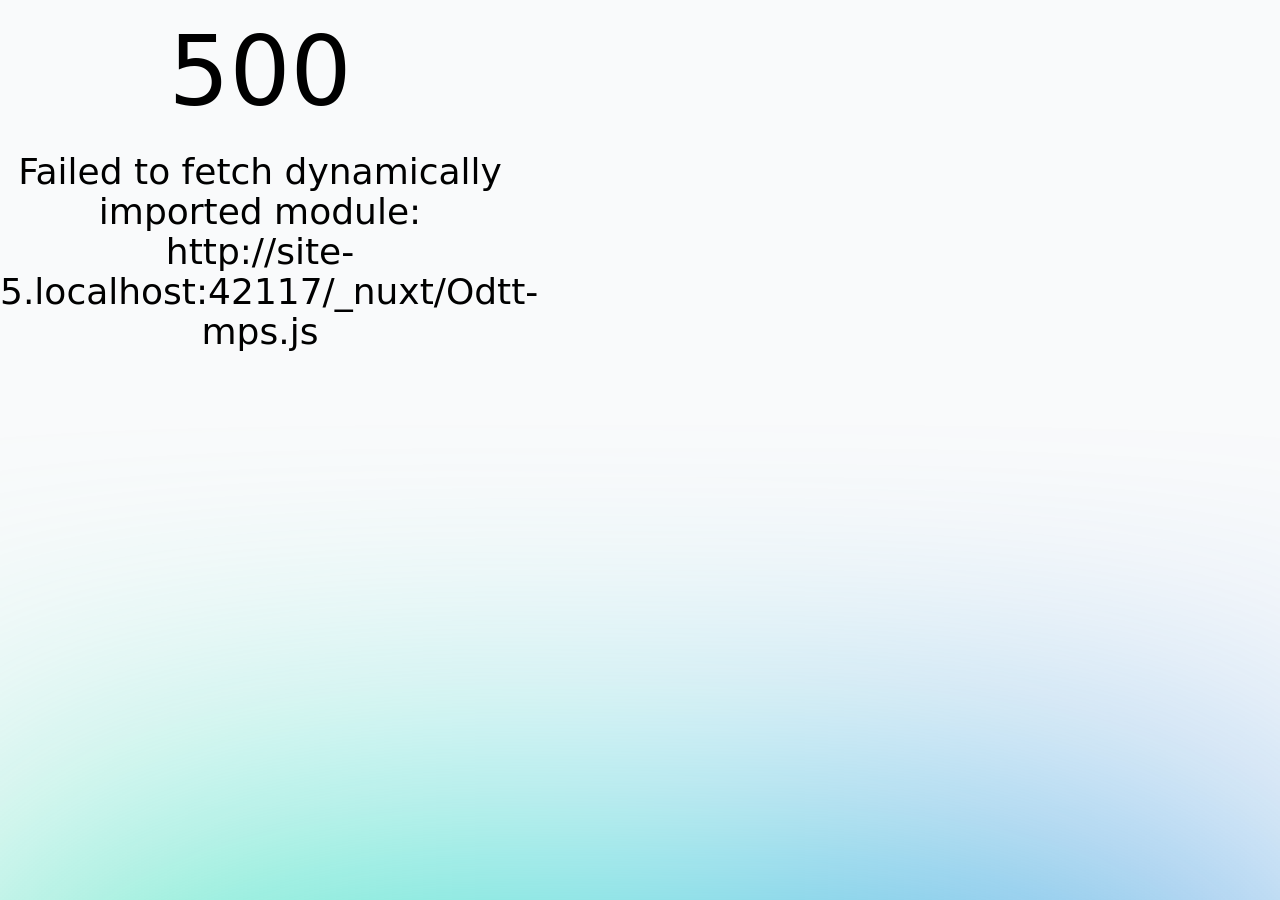
==== commit 1cc71abd: "Deploying to gh-pages from @ billao/nuxt-studio@59d86bb8a1cd0b8a49c1cb443473c5c64a3a4f2f 🚀" ====
--- a/index.html
+++ b/index.html
@@ -1,51 +1,52 @@
 <!DOCTYPE html><html  lang="en" data-capo=""><head><meta charset="utf-8">
 <meta name="viewport" content="width=device-width, initial-scale=1">
 <title>Content Wind</title>
-<style>/*! tailwindcss v3.4.10 | MIT License | https://tailwindcss.com*/*,:after,:before{border:0 solid #e5e7eb;box-sizing:border-box}:after,:before{--tw-content:""}:host,html{line-height:1.5;-webkit-text-size-adjust:100%;font-family:ui-sans-serif,system-ui,sans-serif,Apple Color Emoji,Segoe UI Emoji,Segoe UI Symbol,Noto Color Emoji;font-feature-settings:normal;font-variation-settings:normal;tab-size:4;-webkit-tap-highlight-color:transparent}body{line-height:inherit;margin:0}hr{border-top-width:1px;color:inherit;height:0}abbr:where([title]){-webkit-text-decoration:underline dotted;text-decoration:underline dotted}h1,h2,h3,h4,h5,h6{font-size:inherit;font-weight:inherit}a{color:inherit;text-decoration:inherit}b,strong{font-weight:bolder}code,kbd,pre,samp{font-family:ui-monospace,SFMono-Regular,Menlo,Monaco,Consolas,Liberation Mono,Courier New,monospace;font-feature-settings:normal;font-size:1em;font-variation-settings:normal}small{font-size:80%}sub,sup{font-size:75%;line-height:0;position:relative;vertical-align:initial}sub{bottom:-.25em}sup{top:-.5em}table{border-collapse:collapse;border-color:inherit;text-indent:0}button,input,optgroup,select,textarea{color:inherit;font-family:inherit;font-feature-settings:inherit;font-size:100%;font-variation-settings:inherit;font-weight:inherit;letter-spacing:inherit;line-height:inherit;margin:0;padding:0}button,select{text-transform:none}button,input:where([type=button]),input:where([type=reset]),input:where([type=submit]){-webkit-appearance:button;background-color:initial;background-image:none}:-moz-focusring{outline:auto}:-moz-ui-invalid{box-shadow:none}progress{vertical-align:initial}::-webkit-inner-spin-button,::-webkit-outer-spin-button{height:auto}[type=search]{-webkit-appearance:textfield;outline-offset:-2px}::-webkit-search-decoration{-webkit-appearance:none}::-webkit-file-upload-button{-webkit-appearance:button;font:inherit}summary{display:list-item}blockquote,dd,dl,figure,h1,h2,h3,h4,h5,h6,hr,p,pre{margin:0}fieldset{margin:0}fieldset,legend{padding:0}menu,ol,ul{list-style:none;margin:0;padding:0}dialog{padding:0}textarea{resize:vertical}input::placeholder,textarea::placeholder{color:#9ca3af;opacity:1}[role=button],button{cursor:pointer}:disabled{cursor:default}audio,canvas,embed,iframe,img,object,svg,video{display:block;vertical-align:middle}img,video{height:auto;max-width:100%}[hidden]{display:none}*,::backdrop,:after,:before{--tw-border-spacing-x:0;--tw-border-spacing-y:0;--tw-translate-x:0;--tw-translate-y:0;--tw-rotate:0;--tw-skew-x:0;--tw-skew-y:0;--tw-scale-x:1;--tw-scale-y:1;--tw-pan-x: ;--tw-pan-y: ;--tw-pinch-zoom: ;--tw-scroll-snap-strictness:proximity;--tw-gradient-from-position: ;--tw-gradient-via-position: ;--tw-gradient-to-position: ;--tw-ordinal: ;--tw-slashed-zero: ;--tw-numeric-figure: ;--tw-numeric-spacing: ;--tw-numeric-fraction: ;--tw-ring-inset: ;--tw-ring-offset-width:0px;--tw-ring-offset-color:#fff;--tw-ring-color:#3b82f680;--tw-ring-offset-shadow:0 0 #0000;--tw-ring-shadow:0 0 #0000;--tw-shadow:0 0 #0000;--tw-shadow-colored:0 0 #0000;--tw-blur: ;--tw-brightness: ;--tw-contrast: ;--tw-grayscale: ;--tw-hue-rotate: ;--tw-invert: ;--tw-saturate: ;--tw-sepia: ;--tw-drop-shadow: ;--tw-backdrop-blur: ;--tw-backdrop-brightness: ;--tw-backdrop-contrast: ;--tw-backdrop-grayscale: ;--tw-backdrop-hue-rotate: ;--tw-backdrop-invert: ;--tw-backdrop-opacity: ;--tw-backdrop-saturate: ;--tw-backdrop-sepia: ;--tw-contain-size: ;--tw-contain-layout: ;--tw-contain-paint: ;--tw-contain-style: }.prose{color:var(--tw-prose-body);max-width:65ch}.prose :where(p):not(:where([class~=not-prose],[class~=not-prose] *)){margin-bottom:1.25em;margin-top:1.25em}.prose :where([class~=lead]):not(:where([class~=not-prose],[class~=not-prose] *)){color:var(--tw-prose-lead);font-size:1.25em;line-height:1.6;margin-bottom:1.2em;margin-top:1.2em}.prose :where(a):not(:where([class~=not-prose],[class~=not-prose] *)){color:var(--tw-prose-links);font-weight:500;text-decoration:underline}.prose :where(strong):not(:where([class~=not-prose],[class~=not-prose] *)){color:var(--tw-prose-bold);font-weight:600}.prose :where(a strong):not(:where([class~=not-prose],[class~=not-prose] *)){color:inherit}.prose :where(blockquote strong):not(:where([class~=not-prose],[class~=not-prose] *)){color:inherit}.prose :where(thead th strong):not(:where([class~=not-prose],[class~=not-prose] *)){color:inherit}.prose :where(ol):not(:where([class~=not-prose],[class~=not-prose] *)){list-style-type:decimal;margin-bottom:1.25em;margin-top:1.25em;padding-inline-start:1.625em}.prose :where(ol[type=A]):not(:where([class~=not-prose],[class~=not-prose] *)){list-style-type:upper-alpha}.prose :where(ol[type=a]):not(:where([class~=not-prose],[class~=not-prose] *)){list-style-type:lower-alpha}.prose :where(ol[type=A s]):not(:where([class~=not-prose],[class~=not-prose] *)){list-style-type:upper-alpha}.prose :where(ol[type=a s]):not(:where([class~=not-prose],[class~=not-prose] *)){list-style-type:lower-alpha}.prose :where(ol[type=I]):not(:where([class~=not-prose],[class~=not-prose] *)){list-style-type:upper-roman}.prose :where(ol[type=i]):not(:where([class~=not-prose],[class~=not-prose] *)){list-style-type:lower-roman}.prose :where(ol[type=I s]):not(:where([class~=not-prose],[class~=not-prose] *)){list-style-type:upper-roman}.prose :where(ol[type=i s]):not(:where([class~=not-prose],[class~=not-prose] *)){list-style-type:lower-roman}.prose :where(ol[type="1"]):not(:where([class~=not-prose],[class~=not-prose] *)){list-style-type:decimal}.prose :where(ul):not(:where([class~=not-prose],[class~=not-prose] *)){list-style-type:disc;margin-bottom:1.25em;margin-top:1.25em;padding-inline-start:1.625em}.prose :where(ol>li):not(:where([class~=not-prose],[class~=not-prose] *))::marker{color:var(--tw-prose-counters);font-weight:400}.prose :where(ul>li):not(:where([class~=not-prose],[class~=not-prose] *))::marker{color:var(--tw-prose-bullets)}.prose :where(dt):not(:where([class~=not-prose],[class~=not-prose] *)){color:var(--tw-prose-headings);font-weight:600;margin-top:1.25em}.prose :where(hr):not(:where([class~=not-prose],[class~=not-prose] *)){border-color:var(--tw-prose-hr);border-top-width:1px;margin-bottom:3em;margin-top:3em}.prose :where(blockquote):not(:where([class~=not-prose],[class~=not-prose] *)){border-inline-start-color:var(--tw-prose-quote-borders);border-inline-start-width:.25rem;color:var(--tw-prose-quotes);font-style:italic;font-weight:500;margin-bottom:1.6em;margin-top:1.6em;padding-inline-start:1em;quotes:"\201C""\201D""\2018""\2019"}.prose :where(blockquote p:first-of-type):not(:where([class~=not-prose],[class~=not-prose] *)):before{content:open-quote}.prose :where(blockquote p:last-of-type):not(:where([class~=not-prose],[class~=not-prose] *)):after{content:close-quote}.prose :where(h1):not(:where([class~=not-prose],[class~=not-prose] *)){color:var(--tw-prose-headings);font-size:2.25em;font-weight:800;line-height:1.1111111;margin-bottom:.8888889em;margin-top:0}.prose :where(h1 strong):not(:where([class~=not-prose],[class~=not-prose] *)){color:inherit;font-weight:900}.prose :where(h2):not(:where([class~=not-prose],[class~=not-prose] *)){color:var(--tw-prose-headings);font-size:1.5em;font-weight:700;line-height:1.3333333;margin-bottom:1em;margin-top:2em}.prose :where(h2 strong):not(:where([class~=not-prose],[class~=not-prose] *)){color:inherit;font-weight:800}.prose :where(h3):not(:where([class~=not-prose],[class~=not-prose] *)){color:var(--tw-prose-headings);font-size:1.25em;font-weight:600;line-height:1.6;margin-bottom:.6em;margin-top:1.6em}.prose :where(h3 strong):not(:where([class~=not-prose],[class~=not-prose] *)){color:inherit;font-weight:700}.prose :where(h4):not(:where([class~=not-prose],[class~=not-prose] *)){color:var(--tw-prose-headings);font-weight:600;line-height:1.5;margin-bottom:.5em;margin-top:1.5em}.prose :where(h4 strong):not(:where([class~=not-prose],[class~=not-prose] *)){color:inherit;font-weight:700}.prose :where(img):not(:where([class~=not-prose],[class~=not-prose] *)){margin-bottom:2em;margin-top:2em}.prose :where(picture):not(:where([class~=not-prose],[class~=not-prose] *)){display:block;margin-bottom:2em;margin-top:2em}.prose :where(video):not(:where([class~=not-prose],[class~=not-prose] *)){margin-bottom:2em;margin-top:2em}.prose :where(kbd):not(:where([class~=not-prose],[class~=not-prose] *)){border-radius:.3125rem;box-shadow:0 0 0 1px rgb(var(--tw-prose-kbd-shadows)/10%),0 3px 0 rgb(var(--tw-prose-kbd-shadows)/10%);color:var(--tw-prose-kbd);font-family:inherit;font-size:.875em;font-weight:500;padding-inline-end:.375em;padding-bottom:.1875em;padding-top:.1875em;padding-inline-start:.375em}.prose :where(code):not(:where([class~=not-prose],[class~=not-prose] *)){color:var(--tw-prose-code);font-size:.875em;font-weight:600}.prose :where(code):not(:where([class~=not-prose],[class~=not-prose] *)):before{content:"`"}.prose :where(code):not(:where([class~=not-prose],[class~=not-prose] *)):after{content:"`"}.prose :where(a code):not(:where([class~=not-prose],[class~=not-prose] *)){color:inherit}.prose :where(h1 code):not(:where([class~=not-prose],[class~=not-prose] *)){color:inherit}.prose :where(h2 code):not(:where([class~=not-prose],[class~=not-prose] *)){color:inherit;font-size:.875em}.prose :where(h3 code):not(:where([class~=not-prose],[class~=not-prose] *)){color:inherit;font-size:.9em}.prose :where(h4 code):not(:where([class~=not-prose],[class~=not-prose] *)){color:inherit}.prose :where(blockquote code):not(:where([class~=not-prose],[class~=not-prose] *)){color:inherit}.prose :where(thead th code):not(:where([class~=not-prose],[class~=not-prose] *)){color:inherit}.prose :where(pre):not(:where([class~=not-prose],[class~=not-prose] *)){background-color:var(--tw-prose-pre-bg);border-radius:.375rem;color:var(--tw-prose-pre-code);font-size:.875em;font-weight:400;line-height:1.7142857;margin-bottom:1.7142857em;margin-top:1.7142857em;overflow-x:auto;padding-inline-end:1.1428571em;padding-bottom:.8571429em;padding-top:.8571429em;padding-inline-start:1.1428571em}.prose :where(pre code):not(:where([class~=not-prose],[class~=not-prose] *)){background-color:initial;border-radius:0;border-width:0;color:inherit;font-family:inherit;font-size:inherit;font-weight:inherit;line-height:inherit;padding:0}.prose :where(pre code):not(:where([class~=not-prose],[class~=not-prose] *)):before{content:none}.prose :where(pre code):not(:where([class~=not-prose],[class~=not-prose] *)):after{content:none}.prose :where(table):not(:where([class~=not-prose],[class~=not-prose] *)){font-size:.875em;line-height:1.7142857;margin-bottom:2em;margin-top:2em;table-layout:auto;width:100%}.prose :where(thead):not(:where([class~=not-prose],[class~=not-prose] *)){border-bottom-color:var(--tw-prose-th-borders);border-bottom-width:1px}.prose :where(thead th):not(:where([class~=not-prose],[class~=not-prose] *)){color:var(--tw-prose-headings);font-weight:600;padding-inline-end:.5714286em;padding-bottom:.5714286em;padding-inline-start:.5714286em;vertical-align:bottom}.prose :where(tbody tr):not(:where([class~=not-prose],[class~=not-prose] *)){border-bottom-color:var(--tw-prose-td-borders);border-bottom-width:1px}.prose :where(tbody tr:last-child):not(:where([class~=not-prose],[class~=not-prose] *)){border-bottom-width:0}.prose :where(tbody td):not(:where([class~=not-prose],[class~=not-prose] *)){vertical-align:initial}.prose :where(tfoot):not(:where([class~=not-prose],[class~=not-prose] *)){border-top-color:var(--tw-prose-th-borders);border-top-width:1px}.prose :where(tfoot td):not(:where([class~=not-prose],[class~=not-prose] *)){vertical-align:top}.prose :where(th,td):not(:where([class~=not-prose],[class~=not-prose] *)){text-align:start}.prose :where(figure>*):not(:where([class~=not-prose],[class~=not-prose] *)){margin-bottom:0;margin-top:0}.prose :where(figcaption):not(:where([class~=not-prose],[class~=not-prose] *)){color:var(--tw-prose-captions);font-size:.875em;line-height:1.4285714;margin-top:.8571429em}.prose{--tw-prose-body:#374151;--tw-prose-headings:#111827;--tw-prose-lead:#4b5563;--tw-prose-links:#111827;--tw-prose-bold:#111827;--tw-prose-counters:#6b7280;--tw-prose-bullets:#d1d5db;--tw-prose-hr:#e5e7eb;--tw-prose-quotes:#111827;--tw-prose-quote-borders:#e5e7eb;--tw-prose-captions:#6b7280;--tw-prose-kbd:#111827;--tw-prose-kbd-shadows:17 24 39;--tw-prose-code:#111827;--tw-prose-pre-code:#e5e7eb;--tw-prose-pre-bg:#1f2937;--tw-prose-th-borders:#d1d5db;--tw-prose-td-borders:#e5e7eb;--tw-prose-invert-body:#d1d5db;--tw-prose-invert-headings:#fff;--tw-prose-invert-lead:#9ca3af;--tw-prose-invert-links:#fff;--tw-prose-invert-bold:#fff;--tw-prose-invert-counters:#9ca3af;--tw-prose-invert-bullets:#4b5563;--tw-prose-invert-hr:#374151;--tw-prose-invert-quotes:#f3f4f6;--tw-prose-invert-quote-borders:#374151;--tw-prose-invert-captions:#9ca3af;--tw-prose-invert-kbd:#fff;--tw-prose-invert-kbd-shadows:255 255 255;--tw-prose-invert-code:#fff;--tw-prose-invert-pre-code:#d1d5db;--tw-prose-invert-pre-bg:#00000080;--tw-prose-invert-th-borders:#4b5563;--tw-prose-invert-td-borders:#374151;font-size:1rem;line-height:1.75}.prose :where(picture>img):not(:where([class~=not-prose],[class~=not-prose] *)){margin-bottom:0;margin-top:0}.prose :where(li):not(:where([class~=not-prose],[class~=not-prose] *)){margin-bottom:.5em;margin-top:.5em}.prose :where(ol>li):not(:where([class~=not-prose],[class~=not-prose] *)){padding-inline-start:.375em}.prose :where(ul>li):not(:where([class~=not-prose],[class~=not-prose] *)){padding-inline-start:.375em}.prose :where(.prose>ul>li p):not(:where([class~=not-prose],[class~=not-prose] *)){margin-bottom:.75em;margin-top:.75em}.prose :where(.prose>ul>li>p:first-child):not(:where([class~=not-prose],[class~=not-prose] *)){margin-top:1.25em}.prose :where(.prose>ul>li>p:last-child):not(:where([class~=not-prose],[class~=not-prose] *)){margin-bottom:1.25em}.prose :where(.prose>ol>li>p:first-child):not(:where([class~=not-prose],[class~=not-prose] *)){margin-top:1.25em}.prose :where(.prose>ol>li>p:last-child):not(:where([class~=not-prose],[class~=not-prose] *)){margin-bottom:1.25em}.prose :where(ul ul,ul ol,ol ul,ol ol):not(:where([class~=not-prose],[class~=not-prose] *)){margin-bottom:.75em;margin-top:.75em}.prose :where(dl):not(:where([class~=not-prose],[class~=not-prose] *)){margin-bottom:1.25em;margin-top:1.25em}.prose :where(dd):not(:where([class~=not-prose],[class~=not-prose] *)){margin-top:.5em;padding-inline-start:1.625em}.prose :where(hr+*):not(:where([class~=not-prose],[class~=not-prose] *)){margin-top:0}.prose :where(h2+*):not(:where([class~=not-prose],[class~=not-prose] *)){margin-top:0}.prose :where(h3+*):not(:where([class~=not-prose],[class~=not-prose] *)){margin-top:0}.prose :where(h4+*):not(:where([class~=not-prose],[class~=not-prose] *)){margin-top:0}.prose :where(thead th:first-child):not(:where([class~=not-prose],[class~=not-prose] *)){padding-inline-start:0}.prose :where(thead th:last-child):not(:where([class~=not-prose],[class~=not-prose] *)){padding-inline-end:0}.prose :where(tbody td,tfoot td):not(:where([class~=not-prose],[class~=not-prose] *)){padding-inline-end:.5714286em;padding-bottom:.5714286em;padding-top:.5714286em;padding-inline-start:.5714286em}.prose :where(tbody td:first-child,tfoot td:first-child):not(:where([class~=not-prose],[class~=not-prose] *)){padding-inline-start:0}.prose :where(tbody td:last-child,tfoot td:last-child):not(:where([class~=not-prose],[class~=not-prose] *)){padding-inline-end:0}.prose :where(figure):not(:where([class~=not-prose],[class~=not-prose] *)){margin-bottom:2em;margin-top:2em}.prose :where(.prose>:first-child):not(:where([class~=not-prose],[class~=not-prose] *)){margin-top:0}.prose :where(.prose>:last-child):not(:where([class~=not-prose],[class~=not-prose] *)){margin-bottom:0}.sr-only{height:1px;margin:-1px;overflow:hidden;padding:0;position:absolute;width:1px;clip:rect(0,0,0,0);border-width:0;white-space:nowrap}.static{position:static}.m-auto{margin:auto}.mx-auto{margin-left:auto;margin-right:auto}.mr-4{margin-right:1rem}.mr-6{margin-right:1.5rem}.block{display:block}.inline-block{display:inline-block}.flex{display:flex}.inline-flex{display:inline-flex}.h-4{height:1rem}.h-5{height:1.25rem}.w-4{width:1rem}.w-5{width:1.25rem}.max-w-2xl{max-width:42rem}.max-w-full{max-width:100%}.max-w-none{max-width:none}.items-center{align-items:center}.justify-between{justify-content:space-between}.gap-1{gap:.25rem}.space-x-3>:not([hidden])~:not([hidden]){--tw-space-x-reverse:0;margin-left:calc(.75rem*(1 - var(--tw-space-x-reverse)));margin-right:calc(.75rem*var(--tw-space-x-reverse))}.overflow-x-auto{overflow-x:auto}.rounded{border-radius:.25rem}.bg-gray-50{--tw-bg-opacity:1;background-color:rgb(249 250 251/var(--tw-bg-opacity))}.bg-gray-800{--tw-bg-opacity:1;background-color:rgb(31 41 55/var(--tw-bg-opacity))}.bg-white{--tw-bg-opacity:1;background-color:rgb(255 255 255/var(--tw-bg-opacity))}.px-3{padding-left:.75rem;padding-right:.75rem}.px-4{padding-left:1rem;padding-right:1rem}.py-1{padding-bottom:.25rem;padding-top:.25rem}.py-10{padding-bottom:2.5rem;padding-top:2.5rem}.py-4{padding-bottom:1rem;padding-top:1rem}.text-2xl{font-size:1.5rem;line-height:2rem}.font-bold{font-weight:700}.text-black{--tw-text-opacity:1;color:rgb(0 0 0/var(--tw-text-opacity))}.text-gray-500{--tw-text-opacity:1;color:rgb(107 114 128/var(--tw-text-opacity))}.text-gray-700{--tw-text-opacity:1;color:rgb(55 65 81/var(--tw-text-opacity))}.text-white{--tw-text-opacity:1;color:rgb(255 255 255/var(--tw-text-opacity))}.no-underline{text-decoration-line:none}.ring-1{--tw-ring-offset-shadow:var(--tw-ring-inset) 0 0 0 var(--tw-ring-offset-width) var(--tw-ring-offset-color);--tw-ring-shadow:var(--tw-ring-inset) 0 0 0 calc(1px + var(--tw-ring-offset-width)) var(--tw-ring-color);box-shadow:var(--tw-ring-offset-shadow),var(--tw-ring-shadow),var(--tw-shadow,0 0 #0000)}.ring-gray-200{--tw-ring-opacity:1;--tw-ring-color:rgb(229 231 235/var(--tw-ring-opacity))}.transition{transition-duration:.15s;transition-property:color,background-color,border-color,text-decoration-color,fill,stroke,opacity,box-shadow,transform,filter,-webkit-backdrop-filter;transition-property:color,background-color,border-color,text-decoration-color,fill,stroke,opacity,box-shadow,transform,filter,backdrop-filter;transition-property:color,background-color,border-color,text-decoration-color,fill,stroke,opacity,box-shadow,transform,filter,backdrop-filter,-webkit-backdrop-filter;transition-timing-function:cubic-bezier(.4,0,.2,1)}.dark\:prose-invert:is(.dark *){--tw-prose-body:var(--tw-prose-invert-body);--tw-prose-headings:var(--tw-prose-invert-headings);--tw-prose-lead:var(--tw-prose-invert-lead);--tw-prose-links:var(--tw-prose-invert-links);--tw-prose-bold:var(--tw-prose-invert-bold);--tw-prose-counters:var(--tw-prose-invert-counters);--tw-prose-bullets:var(--tw-prose-invert-bullets);--tw-prose-hr:var(--tw-prose-invert-hr);--tw-prose-quotes:var(--tw-prose-invert-quotes);--tw-prose-quote-borders:var(--tw-prose-invert-quote-borders);--tw-prose-captions:var(--tw-prose-invert-captions);--tw-prose-kbd:var(--tw-prose-invert-kbd);--tw-prose-kbd-shadows:var(--tw-prose-invert-kbd-shadows);--tw-prose-code:var(--tw-prose-invert-code);--tw-prose-pre-code:var(--tw-prose-invert-pre-code);--tw-prose-pre-bg:var(--tw-prose-invert-pre-bg);--tw-prose-th-borders:var(--tw-prose-invert-th-borders);--tw-prose-td-borders:var(--tw-prose-invert-td-borders)}.hover\:text-gray-700:hover{--tw-text-opacity:1;color:rgb(55 65 81/var(--tw-text-opacity))}.prose-a\:border-b :is(:where(a):not(:where([class~=not-prose],[class~=not-prose] *))){border-bottom-width:1px}.prose-a\:border-dashed :is(:where(a):not(:where([class~=not-prose],[class~=not-prose] *))){border-style:dashed}.prose-a\:font-normal :is(:where(a):not(:where([class~=not-prose],[class~=not-prose] *))){font-weight:400}.prose-a\:no-underline :is(:where(a):not(:where([class~=not-prose],[class~=not-prose] *))){text-decoration-line:none}.hover\:prose-a\:border-solid :is(:where(a):not(:where([class~=not-prose],[class~=not-prose] *))):hover{border-style:solid}.hover\:prose-a\:border-primary-400 :is(:where(a):not(:where([class~=not-prose],[class~=not-prose] *))):hover{--tw-border-opacity:1;border-color:rgb(52 211 153/var(--tw-border-opacity))}.hover\:prose-a\:text-primary-400 :is(:where(a):not(:where([class~=not-prose],[class~=not-prose] *))):hover{--tw-text-opacity:1;color:rgb(52 211 153/var(--tw-text-opacity))}.prose-pre\:bg-gray-100 :is(:where(pre):not(:where([class~=not-prose],[class~=not-prose] *))){--tw-bg-opacity:1;background-color:rgb(243 244 246/var(--tw-bg-opacity))}.dark\:bg-gray-200:is(.dark *){--tw-bg-opacity:1;background-color:rgb(229 231 235/var(--tw-bg-opacity))}.dark\:bg-gray-800:is(.dark *){--tw-bg-opacity:1;background-color:rgb(31 41 55/var(--tw-bg-opacity))}.dark\:bg-gray-900:is(.dark *){--tw-bg-opacity:1;background-color:rgb(17 24 39/var(--tw-bg-opacity))}.dark\:text-gray-100:is(.dark *){--tw-text-opacity:1;color:rgb(243 244 246/var(--tw-text-opacity))}.dark\:text-gray-200:is(.dark *){--tw-text-opacity:1;color:rgb(229 231 235/var(--tw-text-opacity))}.dark\:text-gray-300:is(.dark *){--tw-text-opacity:1;color:rgb(209 213 219/var(--tw-text-opacity))}.dark\:text-gray-950:is(.dark *){--tw-text-opacity:1;color:rgb(3 7 18/var(--tw-text-opacity))}.dark\:ring-gray-700:is(.dark *){--tw-ring-opacity:1;--tw-ring-color:rgb(55 65 81/var(--tw-ring-opacity))}.dark\:hover\:text-gray-300:hover:is(.dark *){--tw-text-opacity:1;color:rgb(209 213 219/var(--tw-text-opacity))}.dark\:prose-pre\:bg-gray-900 :is(:where(pre):not(:where([class~=not-prose],[class~=not-prose] *))):is(.dark *){--tw-bg-opacity:1;background-color:rgb(17 24 39/var(--tw-bg-opacity))}@media (min-width:640px){.sm\:rounded{border-radius:.25rem}.sm\:rounded-lg{border-radius:.5rem}.sm\:px-8{padding-left:2rem;padding-right:2rem}.sm\:pb-10{padding-bottom:2.5rem}.sm\:pt-6{padding-top:1.5rem}.sm\:shadow{--tw-shadow:0 1px 3px 0 #0000001a,0 1px 2px -1px #0000001a;--tw-shadow-colored:0 1px 3px 0 var(--tw-shadow-color),0 1px 2px -1px var(--tw-shadow-color);box-shadow:var(--tw-ring-offset-shadow,0 0 #0000),var(--tw-ring-shadow,0 0 #0000),var(--tw-shadow)}}</style>
+<style>/*! tailwindcss v3.4.10 | MIT License | https://tailwindcss.com*/*,:after,:before{border:0 solid #e5e7eb;box-sizing:border-box}:after,:before{--tw-content:""}:host,html{line-height:1.5;-webkit-text-size-adjust:100%;font-family:ui-sans-serif,system-ui,sans-serif,Apple Color Emoji,Segoe UI Emoji,Segoe UI Symbol,Noto Color Emoji;font-feature-settings:normal;font-variation-settings:normal;tab-size:4;-webkit-tap-highlight-color:transparent}body{line-height:inherit;margin:0}hr{border-top-width:1px;color:inherit;height:0}abbr:where([title]){-webkit-text-decoration:underline dotted;text-decoration:underline dotted}h1,h2,h3,h4,h5,h6{font-size:inherit;font-weight:inherit}a{color:inherit;text-decoration:inherit}b,strong{font-weight:bolder}code,kbd,pre,samp{font-family:ui-monospace,SFMono-Regular,Menlo,Monaco,Consolas,Liberation Mono,Courier New,monospace;font-feature-settings:normal;font-size:1em;font-variation-settings:normal}small{font-size:80%}sub,sup{font-size:75%;line-height:0;position:relative;vertical-align:initial}sub{bottom:-.25em}sup{top:-.5em}table{border-collapse:collapse;border-color:inherit;text-indent:0}button,input,optgroup,select,textarea{color:inherit;font-family:inherit;font-feature-settings:inherit;font-size:100%;font-variation-settings:inherit;font-weight:inherit;letter-spacing:inherit;line-height:inherit;margin:0;padding:0}button,select{text-transform:none}button,input:where([type=button]),input:where([type=reset]),input:where([type=submit]){-webkit-appearance:button;background-color:initial;background-image:none}:-moz-focusring{outline:auto}:-moz-ui-invalid{box-shadow:none}progress{vertical-align:initial}::-webkit-inner-spin-button,::-webkit-outer-spin-button{height:auto}[type=search]{-webkit-appearance:textfield;outline-offset:-2px}::-webkit-search-decoration{-webkit-appearance:none}::-webkit-file-upload-button{-webkit-appearance:button;font:inherit}summary{display:list-item}blockquote,dd,dl,figure,h1,h2,h3,h4,h5,h6,hr,p,pre{margin:0}fieldset{margin:0}fieldset,legend{padding:0}menu,ol,ul{list-style:none;margin:0;padding:0}dialog{padding:0}textarea{resize:vertical}input::placeholder,textarea::placeholder{color:#9ca3af;opacity:1}[role=button],button{cursor:pointer}:disabled{cursor:default}audio,canvas,embed,iframe,img,object,svg,video{display:block;vertical-align:middle}img,video{height:auto;max-width:100%}[hidden]{display:none}*,::backdrop,:after,:before{--tw-border-spacing-x:0;--tw-border-spacing-y:0;--tw-translate-x:0;--tw-translate-y:0;--tw-rotate:0;--tw-skew-x:0;--tw-skew-y:0;--tw-scale-x:1;--tw-scale-y:1;--tw-pan-x: ;--tw-pan-y: ;--tw-pinch-zoom: ;--tw-scroll-snap-strictness:proximity;--tw-gradient-from-position: ;--tw-gradient-via-position: ;--tw-gradient-to-position: ;--tw-ordinal: ;--tw-slashed-zero: ;--tw-numeric-figure: ;--tw-numeric-spacing: ;--tw-numeric-fraction: ;--tw-ring-inset: ;--tw-ring-offset-width:0px;--tw-ring-offset-color:#fff;--tw-ring-color:#3b82f680;--tw-ring-offset-shadow:0 0 #0000;--tw-ring-shadow:0 0 #0000;--tw-shadow:0 0 #0000;--tw-shadow-colored:0 0 #0000;--tw-blur: ;--tw-brightness: ;--tw-contrast: ;--tw-grayscale: ;--tw-hue-rotate: ;--tw-invert: ;--tw-saturate: ;--tw-sepia: ;--tw-drop-shadow: ;--tw-backdrop-blur: ;--tw-backdrop-brightness: ;--tw-backdrop-contrast: ;--tw-backdrop-grayscale: ;--tw-backdrop-hue-rotate: ;--tw-backdrop-invert: ;--tw-backdrop-opacity: ;--tw-backdrop-saturate: ;--tw-backdrop-sepia: ;--tw-contain-size: ;--tw-contain-layout: ;--tw-contain-paint: ;--tw-contain-style: }.prose{color:var(--tw-prose-body);max-width:65ch}.prose :where(p):not(:where([class~=not-prose],[class~=not-prose] *)){margin-bottom:1.25em;margin-top:1.25em}.prose :where([class~=lead]):not(:where([class~=not-prose],[class~=not-prose] *)){color:var(--tw-prose-lead);font-size:1.25em;line-height:1.6;margin-bottom:1.2em;margin-top:1.2em}.prose :where(a):not(:where([class~=not-prose],[class~=not-prose] *)){color:var(--tw-prose-links);font-weight:500;text-decoration:underline}.prose :where(strong):not(:where([class~=not-prose],[class~=not-prose] *)){color:var(--tw-prose-bold);font-weight:600}.prose :where(a strong):not(:where([class~=not-prose],[class~=not-prose] *)){color:inherit}.prose :where(blockquote strong):not(:where([class~=not-prose],[class~=not-prose] *)){color:inherit}.prose :where(thead th strong):not(:where([class~=not-prose],[class~=not-prose] *)){color:inherit}.prose :where(ol):not(:where([class~=not-prose],[class~=not-prose] *)){list-style-type:decimal;margin-bottom:1.25em;margin-top:1.25em;padding-inline-start:1.625em}.prose :where(ol[type=A]):not(:where([class~=not-prose],[class~=not-prose] *)){list-style-type:upper-alpha}.prose :where(ol[type=a]):not(:where([class~=not-prose],[class~=not-prose] *)){list-style-type:lower-alpha}.prose :where(ol[type=A s]):not(:where([class~=not-prose],[class~=not-prose] *)){list-style-type:upper-alpha}.prose :where(ol[type=a s]):not(:where([class~=not-prose],[class~=not-prose] *)){list-style-type:lower-alpha}.prose :where(ol[type=I]):not(:where([class~=not-prose],[class~=not-prose] *)){list-style-type:upper-roman}.prose :where(ol[type=i]):not(:where([class~=not-prose],[class~=not-prose] *)){list-style-type:lower-roman}.prose :where(ol[type=I s]):not(:where([class~=not-prose],[class~=not-prose] *)){list-style-type:upper-roman}.prose :where(ol[type=i s]):not(:where([class~=not-prose],[class~=not-prose] *)){list-style-type:lower-roman}.prose :where(ol[type="1"]):not(:where([class~=not-prose],[class~=not-prose] *)){list-style-type:decimal}.prose :where(ul):not(:where([class~=not-prose],[class~=not-prose] *)){list-style-type:disc;margin-bottom:1.25em;margin-top:1.25em;padding-inline-start:1.625em}.prose :where(ol>li):not(:where([class~=not-prose],[class~=not-prose] *))::marker{color:var(--tw-prose-counters);font-weight:400}.prose :where(ul>li):not(:where([class~=not-prose],[class~=not-prose] *))::marker{color:var(--tw-prose-bullets)}.prose :where(dt):not(:where([class~=not-prose],[class~=not-prose] *)){color:var(--tw-prose-headings);font-weight:600;margin-top:1.25em}.prose :where(hr):not(:where([class~=not-prose],[class~=not-prose] *)){border-color:var(--tw-prose-hr);border-top-width:1px;margin-bottom:3em;margin-top:3em}.prose :where(blockquote):not(:where([class~=not-prose],[class~=not-prose] *)){border-inline-start-color:var(--tw-prose-quote-borders);border-inline-start-width:.25rem;color:var(--tw-prose-quotes);font-style:italic;font-weight:500;margin-bottom:1.6em;margin-top:1.6em;padding-inline-start:1em;quotes:"\201C""\201D""\2018""\2019"}.prose :where(blockquote p:first-of-type):not(:where([class~=not-prose],[class~=not-prose] *)):before{content:open-quote}.prose :where(blockquote p:last-of-type):not(:where([class~=not-prose],[class~=not-prose] *)):after{content:close-quote}.prose :where(h1):not(:where([class~=not-prose],[class~=not-prose] *)){color:var(--tw-prose-headings);font-size:2.25em;font-weight:800;line-height:1.1111111;margin-bottom:.8888889em;margin-top:0}.prose :where(h1 strong):not(:where([class~=not-prose],[class~=not-prose] *)){color:inherit;font-weight:900}.prose :where(h2):not(:where([class~=not-prose],[class~=not-prose] *)){color:var(--tw-prose-headings);font-size:1.5em;font-weight:700;line-height:1.3333333;margin-bottom:1em;margin-top:2em}.prose :where(h2 strong):not(:where([class~=not-prose],[class~=not-prose] *)){color:inherit;font-weight:800}.prose :where(h3):not(:where([class~=not-prose],[class~=not-prose] *)){color:var(--tw-prose-headings);font-size:1.25em;font-weight:600;line-height:1.6;margin-bottom:.6em;margin-top:1.6em}.prose :where(h3 strong):not(:where([class~=not-prose],[class~=not-prose] *)){color:inherit;font-weight:700}.prose :where(h4):not(:where([class~=not-prose],[class~=not-prose] *)){color:var(--tw-prose-headings);font-weight:600;line-height:1.5;margin-bottom:.5em;margin-top:1.5em}.prose :where(h4 strong):not(:where([class~=not-prose],[class~=not-prose] *)){color:inherit;font-weight:700}.prose :where(img):not(:where([class~=not-prose],[class~=not-prose] *)){margin-bottom:2em;margin-top:2em}.prose :where(picture):not(:where([class~=not-prose],[class~=not-prose] *)){display:block;margin-bottom:2em;margin-top:2em}.prose :where(video):not(:where([class~=not-prose],[class~=not-prose] *)){margin-bottom:2em;margin-top:2em}.prose :where(kbd):not(:where([class~=not-prose],[class~=not-prose] *)){border-radius:.3125rem;box-shadow:0 0 0 1px rgb(var(--tw-prose-kbd-shadows)/10%),0 3px 0 rgb(var(--tw-prose-kbd-shadows)/10%);color:var(--tw-prose-kbd);font-family:inherit;font-size:.875em;font-weight:500;padding-inline-end:.375em;padding-bottom:.1875em;padding-top:.1875em;padding-inline-start:.375em}.prose :where(code):not(:where([class~=not-prose],[class~=not-prose] *)){color:var(--tw-prose-code);font-size:.875em;font-weight:600}.prose :where(code):not(:where([class~=not-prose],[class~=not-prose] *)):before{content:"`"}.prose :where(code):not(:where([class~=not-prose],[class~=not-prose] *)):after{content:"`"}.prose :where(a code):not(:where([class~=not-prose],[class~=not-prose] *)){color:inherit}.prose :where(h1 code):not(:where([class~=not-prose],[class~=not-prose] *)){color:inherit}.prose :where(h2 code):not(:where([class~=not-prose],[class~=not-prose] *)){color:inherit;font-size:.875em}.prose :where(h3 code):not(:where([class~=not-prose],[class~=not-prose] *)){color:inherit;font-size:.9em}.prose :where(h4 code):not(:where([class~=not-prose],[class~=not-prose] *)){color:inherit}.prose :where(blockquote code):not(:where([class~=not-prose],[class~=not-prose] *)){color:inherit}.prose :where(thead th code):not(:where([class~=not-prose],[class~=not-prose] *)){color:inherit}.prose :where(pre):not(:where([class~=not-prose],[class~=not-prose] *)){background-color:var(--tw-prose-pre-bg);border-radius:.375rem;color:var(--tw-prose-pre-code);font-size:.875em;font-weight:400;line-height:1.7142857;margin-bottom:1.7142857em;margin-top:1.7142857em;overflow-x:auto;padding-inline-end:1.1428571em;padding-bottom:.8571429em;padding-top:.8571429em;padding-inline-start:1.1428571em}.prose :where(pre code):not(:where([class~=not-prose],[class~=not-prose] *)){background-color:initial;border-radius:0;border-width:0;color:inherit;font-family:inherit;font-size:inherit;font-weight:inherit;line-height:inherit;padding:0}.prose :where(pre code):not(:where([class~=not-prose],[class~=not-prose] *)):before{content:none}.prose :where(pre code):not(:where([class~=not-prose],[class~=not-prose] *)):after{content:none}.prose :where(table):not(:where([class~=not-prose],[class~=not-prose] *)){font-size:.875em;line-height:1.7142857;margin-bottom:2em;margin-top:2em;table-layout:auto;width:100%}.prose :where(thead):not(:where([class~=not-prose],[class~=not-prose] *)){border-bottom-color:var(--tw-prose-th-borders);border-bottom-width:1px}.prose :where(thead th):not(:where([class~=not-prose],[class~=not-prose] *)){color:var(--tw-prose-headings);font-weight:600;padding-inline-end:.5714286em;padding-bottom:.5714286em;padding-inline-start:.5714286em;vertical-align:bottom}.prose :where(tbody tr):not(:where([class~=not-prose],[class~=not-prose] *)){border-bottom-color:var(--tw-prose-td-borders);border-bottom-width:1px}.prose :where(tbody tr:last-child):not(:where([class~=not-prose],[class~=not-prose] *)){border-bottom-width:0}.prose :where(tbody td):not(:where([class~=not-prose],[class~=not-prose] *)){vertical-align:initial}.prose :where(tfoot):not(:where([class~=not-prose],[class~=not-prose] *)){border-top-color:var(--tw-prose-th-borders);border-top-width:1px}.prose :where(tfoot td):not(:where([class~=not-prose],[class~=not-prose] *)){vertical-align:top}.prose :where(th,td):not(:where([class~=not-prose],[class~=not-prose] *)){text-align:start}.prose :where(figure>*):not(:where([class~=not-prose],[class~=not-prose] *)){margin-bottom:0;margin-top:0}.prose :where(figcaption):not(:where([class~=not-prose],[class~=not-prose] *)){color:var(--tw-prose-captions);font-size:.875em;line-height:1.4285714;margin-top:.8571429em}.prose{--tw-prose-body:#374151;--tw-prose-headings:#111827;--tw-prose-lead:#4b5563;--tw-prose-links:#111827;--tw-prose-bold:#111827;--tw-prose-counters:#6b7280;--tw-prose-bullets:#d1d5db;--tw-prose-hr:#e5e7eb;--tw-prose-quotes:#111827;--tw-prose-quote-borders:#e5e7eb;--tw-prose-captions:#6b7280;--tw-prose-kbd:#111827;--tw-prose-kbd-shadows:17 24 39;--tw-prose-code:#111827;--tw-prose-pre-code:#e5e7eb;--tw-prose-pre-bg:#1f2937;--tw-prose-th-borders:#d1d5db;--tw-prose-td-borders:#e5e7eb;--tw-prose-invert-body:#d1d5db;--tw-prose-invert-headings:#fff;--tw-prose-invert-lead:#9ca3af;--tw-prose-invert-links:#fff;--tw-prose-invert-bold:#fff;--tw-prose-invert-counters:#9ca3af;--tw-prose-invert-bullets:#4b5563;--tw-prose-invert-hr:#374151;--tw-prose-invert-quotes:#f3f4f6;--tw-prose-invert-quote-borders:#374151;--tw-prose-invert-captions:#9ca3af;--tw-prose-invert-kbd:#fff;--tw-prose-invert-kbd-shadows:255 255 255;--tw-prose-invert-code:#fff;--tw-prose-invert-pre-code:#d1d5db;--tw-prose-invert-pre-bg:#00000080;--tw-prose-invert-th-borders:#4b5563;--tw-prose-invert-td-borders:#374151;font-size:1rem;line-height:1.75}.prose :where(picture>img):not(:where([class~=not-prose],[class~=not-prose] *)){margin-bottom:0;margin-top:0}.prose :where(li):not(:where([class~=not-prose],[class~=not-prose] *)){margin-bottom:.5em;margin-top:.5em}.prose :where(ol>li):not(:where([class~=not-prose],[class~=not-prose] *)){padding-inline-start:.375em}.prose :where(ul>li):not(:where([class~=not-prose],[class~=not-prose] *)){padding-inline-start:.375em}.prose :where(.prose>ul>li p):not(:where([class~=not-prose],[class~=not-prose] *)){margin-bottom:.75em;margin-top:.75em}.prose :where(.prose>ul>li>p:first-child):not(:where([class~=not-prose],[class~=not-prose] *)){margin-top:1.25em}.prose :where(.prose>ul>li>p:last-child):not(:where([class~=not-prose],[class~=not-prose] *)){margin-bottom:1.25em}.prose :where(.prose>ol>li>p:first-child):not(:where([class~=not-prose],[class~=not-prose] *)){margin-top:1.25em}.prose :where(.prose>ol>li>p:last-child):not(:where([class~=not-prose],[class~=not-prose] *)){margin-bottom:1.25em}.prose :where(ul ul,ul ol,ol ul,ol ol):not(:where([class~=not-prose],[class~=not-prose] *)){margin-bottom:.75em;margin-top:.75em}.prose :where(dl):not(:where([class~=not-prose],[class~=not-prose] *)){margin-bottom:1.25em;margin-top:1.25em}.prose :where(dd):not(:where([class~=not-prose],[class~=not-prose] *)){margin-top:.5em;padding-inline-start:1.625em}.prose :where(hr+*):not(:where([class~=not-prose],[class~=not-prose] *)){margin-top:0}.prose :where(h2+*):not(:where([class~=not-prose],[class~=not-prose] *)){margin-top:0}.prose :where(h3+*):not(:where([class~=not-prose],[class~=not-prose] *)){margin-top:0}.prose :where(h4+*):not(:where([class~=not-prose],[class~=not-prose] *)){margin-top:0}.prose :where(thead th:first-child):not(:where([class~=not-prose],[class~=not-prose] *)){padding-inline-start:0}.prose :where(thead th:last-child):not(:where([class~=not-prose],[class~=not-prose] *)){padding-inline-end:0}.prose :where(tbody td,tfoot td):not(:where([class~=not-prose],[class~=not-prose] *)){padding-inline-end:.5714286em;padding-bottom:.5714286em;padding-top:.5714286em;padding-inline-start:.5714286em}.prose :where(tbody td:first-child,tfoot td:first-child):not(:where([class~=not-prose],[class~=not-prose] *)){padding-inline-start:0}.prose :where(tbody td:last-child,tfoot td:last-child):not(:where([class~=not-prose],[class~=not-prose] *)){padding-inline-end:0}.prose :where(figure):not(:where([class~=not-prose],[class~=not-prose] *)){margin-bottom:2em;margin-top:2em}.prose :where(.prose>:first-child):not(:where([class~=not-prose],[class~=not-prose] *)){margin-top:0}.prose :where(.prose>:last-child):not(:where([class~=not-prose],[class~=not-prose] *)){margin-bottom:0}.sr-only{height:1px;margin:-1px;overflow:hidden;padding:0;position:absolute;width:1px;clip:rect(0,0,0,0);border-width:0;white-space:nowrap}.static{position:static}.m-auto{margin:auto}.mx-auto{margin-left:auto;margin-right:auto}.mr-4{margin-right:1rem}.mr-6{margin-right:1.5rem}.block{display:block}.inline-block{display:inline-block}.flex{display:flex}.inline-flex{display:inline-flex}.h-4{height:1rem}.h-5{height:1.25rem}.w-4{width:1rem}.w-5{width:1.25rem}.max-w-2xl{max-width:42rem}.max-w-full{max-width:100%}.max-w-none{max-width:none}.flex-col{flex-direction:column}.items-start{align-items:flex-start}.items-center{align-items:center}.justify-center{justify-content:center}.justify-between{justify-content:space-between}.gap-1{gap:.25rem}.gap-3{gap:.75rem}.space-x-3>:not([hidden])~:not([hidden]){--tw-space-x-reverse:0;margin-left:calc(.75rem*(1 - var(--tw-space-x-reverse)));margin-right:calc(.75rem*var(--tw-space-x-reverse))}.overflow-x-auto{overflow-x:auto}.rounded{border-radius:.25rem}.rounded-lg{border-radius:.5rem}.border{border-width:1px}.bg-gray-50{--tw-bg-opacity:1;background-color:rgb(249 250 251/var(--tw-bg-opacity))}.bg-gray-800{--tw-bg-opacity:1;background-color:rgb(31 41 55/var(--tw-bg-opacity))}.bg-white{--tw-bg-opacity:1;background-color:rgb(255 255 255/var(--tw-bg-opacity))}.p-1\.5{padding:.375rem}.px-3{padding-left:.75rem;padding-right:.75rem}.px-4{padding-left:1rem;padding-right:1rem}.py-1{padding-bottom:.25rem;padding-top:.25rem}.py-10{padding-bottom:2.5rem;padding-top:2.5rem}.py-4{padding-bottom:1rem;padding-top:1rem}.text-2xl{font-size:1.5rem;line-height:2rem}.font-bold{font-weight:700}.font-semibold{font-weight:600}.text-black{--tw-text-opacity:1;color:rgb(0 0 0/var(--tw-text-opacity))}.text-gray-500{--tw-text-opacity:1;color:rgb(107 114 128/var(--tw-text-opacity))}.text-gray-700{--tw-text-opacity:1;color:rgb(55 65 81/var(--tw-text-opacity))}.text-white{--tw-text-opacity:1;color:rgb(255 255 255/var(--tw-text-opacity))}.no-underline{text-decoration-line:none}.ring-1{--tw-ring-offset-shadow:var(--tw-ring-inset) 0 0 0 var(--tw-ring-offset-width) var(--tw-ring-offset-color);--tw-ring-shadow:var(--tw-ring-inset) 0 0 0 calc(1px + var(--tw-ring-offset-width)) var(--tw-ring-color);box-shadow:var(--tw-ring-offset-shadow),var(--tw-ring-shadow),var(--tw-shadow,0 0 #0000)}.ring-gray-200{--tw-ring-opacity:1;--tw-ring-color:rgb(229 231 235/var(--tw-ring-opacity))}.transition{transition-duration:.15s;transition-property:color,background-color,border-color,text-decoration-color,fill,stroke,opacity,box-shadow,transform,filter,-webkit-backdrop-filter;transition-property:color,background-color,border-color,text-decoration-color,fill,stroke,opacity,box-shadow,transform,filter,backdrop-filter;transition-property:color,background-color,border-color,text-decoration-color,fill,stroke,opacity,box-shadow,transform,filter,backdrop-filter,-webkit-backdrop-filter;transition-timing-function:cubic-bezier(.4,0,.2,1)}.dark\:prose-invert:is(.dark *){--tw-prose-body:var(--tw-prose-invert-body);--tw-prose-headings:var(--tw-prose-invert-headings);--tw-prose-lead:var(--tw-prose-invert-lead);--tw-prose-links:var(--tw-prose-invert-links);--tw-prose-bold:var(--tw-prose-invert-bold);--tw-prose-counters:var(--tw-prose-invert-counters);--tw-prose-bullets:var(--tw-prose-invert-bullets);--tw-prose-hr:var(--tw-prose-invert-hr);--tw-prose-quotes:var(--tw-prose-invert-quotes);--tw-prose-quote-borders:var(--tw-prose-invert-quote-borders);--tw-prose-captions:var(--tw-prose-invert-captions);--tw-prose-kbd:var(--tw-prose-invert-kbd);--tw-prose-kbd-shadows:var(--tw-prose-invert-kbd-shadows);--tw-prose-code:var(--tw-prose-invert-code);--tw-prose-pre-code:var(--tw-prose-invert-pre-code);--tw-prose-pre-bg:var(--tw-prose-invert-pre-bg);--tw-prose-th-borders:var(--tw-prose-invert-th-borders);--tw-prose-td-borders:var(--tw-prose-invert-td-borders)}.hover\:text-gray-700:hover{--tw-text-opacity:1;color:rgb(55 65 81/var(--tw-text-opacity))}.prose-a\:border-b :is(:where(a):not(:where([class~=not-prose],[class~=not-prose] *))){border-bottom-width:1px}.prose-a\:border-dashed :is(:where(a):not(:where([class~=not-prose],[class~=not-prose] *))){border-style:dashed}.prose-a\:font-normal :is(:where(a):not(:where([class~=not-prose],[class~=not-prose] *))){font-weight:400}.prose-a\:no-underline :is(:where(a):not(:where([class~=not-prose],[class~=not-prose] *))){text-decoration-line:none}.hover\:prose-a\:border-solid :is(:where(a):not(:where([class~=not-prose],[class~=not-prose] *))):hover{border-style:solid}.hover\:prose-a\:border-primary-400 :is(:where(a):not(:where([class~=not-prose],[class~=not-prose] *))):hover{--tw-border-opacity:1;border-color:rgb(52 211 153/var(--tw-border-opacity))}.hover\:prose-a\:text-primary-400 :is(:where(a):not(:where([class~=not-prose],[class~=not-prose] *))):hover{--tw-text-opacity:1;color:rgb(52 211 153/var(--tw-text-opacity))}.prose-pre\:bg-gray-100 :is(:where(pre):not(:where([class~=not-prose],[class~=not-prose] *))){--tw-bg-opacity:1;background-color:rgb(243 244 246/var(--tw-bg-opacity))}.dark\:bg-gray-200:is(.dark *){--tw-bg-opacity:1;background-color:rgb(229 231 235/var(--tw-bg-opacity))}.dark\:bg-gray-800:is(.dark *){--tw-bg-opacity:1;background-color:rgb(31 41 55/var(--tw-bg-opacity))}.dark\:bg-gray-900:is(.dark *){--tw-bg-opacity:1;background-color:rgb(17 24 39/var(--tw-bg-opacity))}.dark\:text-gray-100:is(.dark *){--tw-text-opacity:1;color:rgb(243 244 246/var(--tw-text-opacity))}.dark\:text-gray-200:is(.dark *){--tw-text-opacity:1;color:rgb(229 231 235/var(--tw-text-opacity))}.dark\:text-gray-300:is(.dark *){--tw-text-opacity:1;color:rgb(209 213 219/var(--tw-text-opacity))}.dark\:text-gray-950:is(.dark *){--tw-text-opacity:1;color:rgb(3 7 18/var(--tw-text-opacity))}.dark\:ring-gray-700:is(.dark *){--tw-ring-opacity:1;--tw-ring-color:rgb(55 65 81/var(--tw-ring-opacity))}.dark\:hover\:text-gray-300:hover:is(.dark *){--tw-text-opacity:1;color:rgb(209 213 219/var(--tw-text-opacity))}.dark\:prose-pre\:bg-gray-900 :is(:where(pre):not(:where([class~=not-prose],[class~=not-prose] *))):is(.dark *){--tw-bg-opacity:1;background-color:rgb(17 24 39/var(--tw-bg-opacity))}@media (min-width:640px){.sm\:rounded{border-radius:.25rem}.sm\:rounded-lg{border-radius:.5rem}.sm\:px-8{padding-left:2rem;padding-right:2rem}.sm\:pb-10{padding-bottom:2.5rem}.sm\:pt-6{padding-top:1.5rem}.sm\:shadow{--tw-shadow:0 1px 3px 0 #0000001a,0 1px 2px -1px #0000001a;--tw-shadow-colored:0 1px 3px 0 var(--tw-shadow-color),0 1px 2px -1px var(--tw-shadow-color);box-shadow:var(--tw-ring-offset-shadow,0 0 #0000),var(--tw-ring-shadow,0 0 #0000),var(--tw-shadow)}}</style>
 <style>.icon[data-v-03727980]{display:inline-block;vertical-align:middle}</style>
 <style>body{--tw-bg-opacity:1;background-color:rgb(249 250 251/var(--tw-bg-opacity));--tw-text-opacity:1;color:rgb(0 0 0/var(--tw-text-opacity))}body:is(.dark *){--tw-bg-opacity:1;background-color:rgb(17 24 39/var(--tw-bg-opacity));--tw-text-opacity:1;color:rgb(255 255 255/var(--tw-text-opacity))}</style>
 <style>pre code .line{display:block;min-height:1rem}</style>
 <link rel="stylesheet" href="/_nuxt/entry.qiN7ja3k.css">
 <link rel="stylesheet" href="/_nuxt/ProsePre.CchFRBtv.css">
-<link rel="preload" as="fetch" crossorigin="anonymous" href="/_payload.json?032d7c10-3ed6-42fc-9b3d-144921a71c15">
-<link rel="modulepreload" as="script" crossorigin href="/_nuxt/BOr2YAiZ.js">
-<link rel="modulepreload" as="script" crossorigin href="/_nuxt/Cr_ttXaj.js">
-<link rel="modulepreload" as="script" crossorigin href="/_nuxt/NkDgUNi6.js">
-<link rel="modulepreload" as="script" crossorigin href="/_nuxt/HuqxLNNZ.js">
-<link rel="modulepreload" as="script" crossorigin href="/_nuxt/Cnbud_1T.js">
+<link rel="preload" as="fetch" crossorigin="anonymous" href="/_payload.json?8d979776-4795-467e-8fb9-2c975b1c4e02">
+<link rel="modulepreload" as="script" crossorigin href="/_nuxt/dIlgX_SL.js">
+<link rel="modulepreload" as="script" crossorigin href="/_nuxt/Odtt-mps.js">
+<link rel="modulepreload" as="script" crossorigin href="/_nuxt/BateOq2l.js">
+<link rel="modulepreload" as="script" crossorigin href="/_nuxt/Bc9E0sk2.js">
+<link rel="modulepreload" as="script" crossorigin href="/_nuxt/Di--bZgz.js">
 <link rel="modulepreload" as="script" crossorigin href="/_nuxt/Dnd51l0P.js">
-<link rel="modulepreload" as="script" crossorigin href="/_nuxt/DBVZ44ZN.js">
-<link rel="modulepreload" as="script" crossorigin href="/_nuxt/BEI8Ukju.js">
-<link rel="modulepreload" as="script" crossorigin href="/_nuxt/B0jVc-I_.js">
-<link rel="modulepreload" as="script" crossorigin href="/_nuxt/DxsbFltf.js">
-<link rel="modulepreload" as="script" crossorigin href="/_nuxt/OXP2zpAc.js">
-<link rel="modulepreload" as="script" crossorigin href="/_nuxt/CiemjiMO.js">
-<link rel="modulepreload" as="script" crossorigin href="/_nuxt/BGA7rNMG.js">
-<link rel="modulepreload" as="script" crossorigin href="/_nuxt/DHM-mnte.js">
-<link rel="modulepreload" as="script" crossorigin href="/_nuxt/9C80aaX-.js">
-<link rel="modulepreload" as="script" crossorigin href="/_nuxt/Bw-v-HDE.js">
-<link rel="modulepreload" as="script" crossorigin href="/_nuxt/BBbbtDos.js">
-<link rel="modulepreload" as="script" crossorigin href="/_nuxt/GSeOX2TO.js">
-<link rel="modulepreload" as="script" crossorigin href="/_nuxt/BJpZuY62.js">
-<link rel="modulepreload" as="script" crossorigin href="/_nuxt/BW5Vzh5J.js">
-<link rel="modulepreload" as="script" crossorigin href="/_nuxt/MdyFgjxO.js">
-<link rel="modulepreload" as="script" crossorigin href="/_nuxt/DdICK_eZ.js">
-<link rel="modulepreload" as="script" crossorigin href="/_nuxt/R8J4sio5.js">
-<link rel="modulepreload" as="script" crossorigin href="/_nuxt/CBeqStZZ.js">
-<link rel="modulepreload" as="script" crossorigin href="/_nuxt/Dbkd3Oij.js">
-<link rel="modulepreload" as="script" crossorigin href="/_nuxt/CQPstfyY.js">
-<link rel="prefetch" as="script" crossorigin href="/_nuxt/DV4oZaR4.js">
-<link rel="prefetch" as="script" crossorigin href="/_nuxt/oXDMzeX-.js">
+<link rel="modulepreload" as="script" crossorigin href="/_nuxt/0IqjqR6a.js">
+<link rel="modulepreload" as="script" crossorigin href="/_nuxt/DMbs4xtP.js">
+<link rel="modulepreload" as="script" crossorigin href="/_nuxt/D8bJMbul.js">
+<link rel="modulepreload" as="script" crossorigin href="/_nuxt/Cf8-EOsF.js">
+<link rel="modulepreload" as="script" crossorigin href="/_nuxt/BLNjpsbk.js">
+<link rel="modulepreload" as="script" crossorigin href="/_nuxt/CA39gznh.js">
+<link rel="modulepreload" as="script" crossorigin href="/_nuxt/B0LnD7vD.js">
+<link rel="modulepreload" as="script" crossorigin href="/_nuxt/-oIadu3z.js">
+<link rel="modulepreload" as="script" crossorigin href="/_nuxt/CQxR0JRE.js">
+<link rel="modulepreload" as="script" crossorigin href="/_nuxt/COwU9l3W.js">
+<link rel="modulepreload" as="script" crossorigin href="/_nuxt/BTfd4FAm.js">
+<link rel="modulepreload" as="script" crossorigin href="/_nuxt/B1EBhiQW.js">
+<link rel="modulepreload" as="script" crossorigin href="/_nuxt/CUA1RSmj.js">
+<link rel="modulepreload" as="script" crossorigin href="/_nuxt/Brz-05c-.js">
+<link rel="modulepreload" as="script" crossorigin href="/_nuxt/0zMDRhq8.js">
+<link rel="modulepreload" as="script" crossorigin href="/_nuxt/BT-Bnjy3.js">
+<link rel="modulepreload" as="script" crossorigin href="/_nuxt/CWjjqTEz.js">
+<link rel="modulepreload" as="script" crossorigin href="/_nuxt/BaPI0jW5.js">
+<link rel="modulepreload" as="script" crossorigin href="/_nuxt/Bm11vK2U.js">
+<link rel="modulepreload" as="script" crossorigin href="/_nuxt/Dwr61343.js">
+<link rel="modulepreload" as="script" crossorigin href="/_nuxt/DKASlpNY.js">
+<link rel="prefetch" as="script" crossorigin href="/_nuxt/B0oTBos5.js">
+<link rel="prefetch" as="script" crossorigin href="/_nuxt/BQ7CFn1-.js">
 <link rel="prefetch" as="style" href="/_nuxt/useStudio.Duw25KZm.css">
-<link rel="prefetch" as="script" crossorigin href="/_nuxt/r6oOUCHV.js">
-<link rel="prefetch" as="script" crossorigin href="/_nuxt/CF1rjCbJ.js">
-<link rel="prefetch" as="script" crossorigin href="/_nuxt/Dl8V_Bos.js">
+<link rel="prefetch" as="script" crossorigin href="/_nuxt/DMo9lnGC.js">
+<link rel="prefetch" as="script" crossorigin href="/_nuxt/DyRPxM8v.js">
+<link rel="prefetch" as="script" crossorigin href="/_nuxt/D_A8hPO6.js">
 <meta content="/cover.jpg" property="og:image">
 <meta name="twitter:card" content="summary_large_image">
 <meta property="og:title" content="Content Wind">
 <meta name="description" content="A lightweight Nuxt theme to build a Markdown driven website, based on Nuxt Content, TailwindCSS and Iconify ✨">
 <meta property="og:description" content="A lightweight Nuxt theme to build a Markdown driven website, based on Nuxt Content, TailwindCSS and Iconify ✨">
-<script type="module" src="/_nuxt/BOr2YAiZ.js" crossorigin></script><script>"use strict";(()=>{const a=window,e=document.documentElement,c=window.localStorage,d=["dark","light"],n=c&&c.getItem&&c.getItem("nuxt-color-mode")||"system";let l=n==="system"?f():n;const i=e.getAttribute("data-color-mode-forced");i&&(l=i),r(l),a["__NUXT_COLOR_MODE__"]={preference:n,value:l,getColorScheme:f,addColorScheme:r,removeColorScheme:u};function r(o){const t=""+o+"",s="";e.classList?e.classList.add(t):e.className+=" "+t,s&&e.setAttribute("data-"+s,o)}function u(o){const t=""+o+"",s="";e.classList?e.classList.remove(t):e.className=e.className.replace(new RegExp(t,"g"),""),s&&e.removeAttribute("data-"+s)}function m(o){return a.matchMedia("(prefers-color-scheme"+o+")")}function f(){if(a.matchMedia&&m("").media!=="not all"){for(const o of d)if(m(":"+o).matches)return o}return"light"}})();</script></head><body><div id="__nuxt"><div class="sm:pt-6 sm:pb-10"><!----><!----><!----><div class="nuxt-loading-indicator" style="position:fixed;top:0;right:0;left:0;pointer-events:none;width:auto;height:3px;opacity:0;background:repeating-linear-gradient(to right,#00dc82 0%,#34cdfe 50%,#0047e1 100%);background-size:Infinity% auto;transform:scaleX(0%);transform-origin:left;transition:transform 0.1s, height 0.4s, opacity 0.4s;z-index:999999;"></div><div class="flex justify-between max-w-2xl px-4 py-4 mx-auto sm:px-8"><div class="text-gray-700 dark:text-gray-200"><!--[--><a aria-current="page" href="/" class="font-bold router-link-exact-active mr-6">Home</a><a href="/about" class="mr-6">About</a><a href="/test" class="mr-6">Test page</a><a href="/hero" class="mr-6">I tested Components</a><!--]--></div><div class="space-x-3 transition text-gray-500"><a href="https://twitter.com/Atinux" title="Twitter" class="dark:text-gray-100 hover:text-gray-700 dark:hover:text-gray-300"><svg xmlns="http://www.w3.org/2000/svg" xmlns:xlink="http://www.w3.org/1999/xlink" aria-hidden="true" role="img" class="icon w-5 h-5" style="" width="1em" height="1em" viewBox="0 0 512 512" data-v-03727980><path fill="currentColor" d="M459.37 151.716c.325 4.548.325 9.097.325 13.645c0 138.72-105.583 298.558-298.558 298.558c-59.452 0-114.68-17.219-161.137-47.106c8.447.974 16.568 1.299 25.34 1.299c49.055 0 94.213-16.568 130.274-44.832c-46.132-.975-84.792-31.188-98.112-72.772c6.498.974 12.995 1.624 19.818 1.624c9.421 0 18.843-1.3 27.614-3.573c-48.081-9.747-84.143-51.98-84.143-102.985v-1.299c13.969 7.797 30.214 12.67 47.431 13.319c-28.264-18.843-46.781-51.005-46.781-87.391c0-19.492 5.197-37.36 14.294-52.954c51.655 63.675 129.3 105.258 216.365 109.807c-1.624-7.797-2.599-15.918-2.599-24.04c0-57.828 46.782-104.934 104.934-104.934c30.213 0 57.502 12.67 76.67 33.137c23.715-4.548 46.456-13.32 66.599-25.34c-7.798 24.366-24.366 44.833-46.132 57.827c21.117-2.273 41.584-8.122 60.426-16.243c-14.292 20.791-32.161 39.308-52.628 54.253"/></svg></a><a href="https://github.com/Atinux/content-wind" title="GitHub" class="dark:text-gray-100 hover:text-gray-700 dark:hover:text-gray-300"><svg xmlns="http://www.w3.org/2000/svg" xmlns:xlink="http://www.w3.org/1999/xlink" aria-hidden="true" role="img" class="icon w-5 h-5" style="" width="1em" height="1em" viewBox="0 0 496 512" data-v-03727980><path fill="currentColor" d="M165.9 397.4c0 2-2.3 3.6-5.2 3.6c-3.3.3-5.6-1.3-5.6-3.6c0-2 2.3-3.6 5.2-3.6c3-.3 5.6 1.3 5.6 3.6m-31.1-4.5c-.7 2 1.3 4.3 4.3 4.9c2.6 1 5.6 0 6.2-2s-1.3-4.3-4.3-5.2c-2.6-.7-5.5.3-6.2 2.3m44.2-1.7c-2.9.7-4.9 2.6-4.6 4.9c.3 2 2.9 3.3 5.9 2.6c2.9-.7 4.9-2.6 4.6-4.6c-.3-1.9-3-3.2-5.9-2.9M244.8 8C106.1 8 0 113.3 0 252c0 110.9 69.8 205.8 169.5 239.2c12.8 2.3 17.3-5.6 17.3-12.1c0-6.2-.3-40.4-.3-61.4c0 0-70 15-84.7-29.8c0 0-11.4-29.1-27.8-36.6c0 0-22.9-15.7 1.6-15.4c0 0 24.9 2 38.6 25.8c21.9 38.6 58.6 27.5 72.9 20.9c2.3-16 8.8-27.1 16-33.7c-55.9-6.2-112.3-14.3-112.3-110.5c0-27.5 7.6-41.3 23.6-58.9c-2.6-6.5-11.1-33.3 2.6-67.9c20.9-6.5 69 27 69 27c20-5.6 41.5-8.5 62.8-8.5s42.8 2.9 62.8 8.5c0 0 48.1-33.6 69-27c13.7 34.7 5.2 61.4 2.6 67.9c16 17.7 25.8 31.5 25.8 58.9c0 96.5-58.9 104.2-114.8 110.5c9.2 7.9 17 22.9 17 46.4c0 33.7-.3 75.4-.3 83.6c0 6.5 4.6 14.4 17.3 12.1C428.2 457.8 496 362.9 496 252C496 113.3 383.5 8 244.8 8M97.2 352.9c-1.3 1-1 3.3.7 5.2c1.6 1.6 3.9 2.3 5.2 1c1.3-1 1-3.3-.7-5.2c-1.6-1.6-3.9-2.3-5.2-1m-10.8-8.1c-.7 1.3.3 2.9 2.3 3.9c1.6 1 3.6.7 4.3-.7c.7-1.3-.3-2.9-2.3-3.9c-2-.6-3.6-.3-4.3.7m32.4 35.6c-1.6 1.3-1 4.3 1.3 6.2c2.3 2.3 5.2 2.6 6.5 1c1.3-1.3.7-4.3-1.3-6.2c-2.2-2.3-5.2-2.6-6.5-1m-11.4-14.7c-1.6 1-1.6 3.6 0 5.9s4.3 3.3 5.6 2.3c1.6-1.3 1.6-3.9 0-6.2c-1.4-2.3-4-3.3-5.6-2"/></svg></a><a href="https://elk.zone/@atinux@webtoo.ls" title="Mastodon" class="dark:text-gray-100 hover:text-gray-700 dark:hover:text-gray-300"><svg xmlns="http://www.w3.org/2000/svg" xmlns:xlink="http://www.w3.org/1999/xlink" aria-hidden="true" role="img" class="icon w-5 h-5" style="" width="1em" height="1em" viewBox="0 0 448 512" data-v-03727980><path fill="currentColor" d="M433 179.11c0-97.2-63.71-125.7-63.71-125.7c-62.52-28.7-228.56-28.4-290.48 0c0 0-63.72 28.5-63.72 125.7c0 115.7-6.6 259.4 105.63 289.1c40.51 10.7 75.32 13 103.33 11.4c50.81-2.8 79.32-18.1 79.32-18.1l-1.7-36.9s-36.31 11.4-77.12 10.1c-40.41-1.4-83-4.4-89.63-54a102.5 102.5 0 0 1-.9-13.9c85.63 20.9 158.65 9.1 178.75 6.7c56.12-6.7 105-41.3 111.23-72.9c9.8-49.8 9-121.5 9-121.5m-75.12 125.2h-46.63v-114.2c0-49.7-64-51.6-64 6.9v62.5h-46.33V197c0-58.5-64-56.6-64-6.9v114.2H90.19c0-122.1-5.2-147.9 18.41-175c25.9-28.9 79.82-30.8 103.83 6.1l11.6 19.5l11.6-19.5c24.11-37.1 78.12-34.8 103.83-6.1c23.71 27.3 18.4 53 18.4 175z"/></svg></a><button aria-label="Color Mode" class="inline-block w-5 dark:text-gray-100 hover:text-gray-700 dark:hover:text-gray-300"><span>...</span></button></div></div><!--[--><div class="document-driven-page"><div class="max-w-2xl px-4 py-10 m-auto bg-white sm:px-8 sm:shadow dark:bg-gray-800 ring-1 ring-gray-200 dark:ring-gray-700 sm:rounded-lg"><main class="max-w-none prose dark:prose-invert prose-pre:bg-gray-100 dark:prose-pre:bg-gray-900 hover:prose-a:text-primary-400 prose-a:font-normal prose-a:no-underline prose-a:border-dashed prose-a:border-b hover:prose-a:border-solid hover:prose-a:border-primary-400"><!--[--><div><h1 id="content-wind"><!--[-->Content Wind<!--]--></h1><p><!--[-->A lightweight Nuxt theme to build a Markdown driven website, based on <a href="https://content.nuxt.com" rel="nofollow"><!--[-->Nuxt Content<!--]--></a>, <a href="https://tailwindcss.com" rel="nofollow"><!--[-->TailwindCSS<!--]--></a> and <a href="https://iconify.design" rel="nofollow"><!--[-->Iconify<!--]--></a> ✨<!--]--></p><h2 id="features"><a href="#features"><!--[-->Features<!--]--></a></h2><ul><!--[--><li><!--[-->Write pages in Markdown<!--]--></li><li><!--[-->Use <a href="https://nuxt.com/docs/guide/directory-structure/layouts" rel="nofollow"><!--[-->layouts<!--]--></a> in Markdown pages<!--]--></li><li><!--[-->Enjoy meta tag generation<!--]--></li><li><!--[-->Generated navigation from pages<!--]--></li><li><!--[-->Leverage TailwindCSS Typography<!--]--></li><li><!--[-->Switch between light &amp; dark mode<!--]--></li><li><!--[-->Access 100,000 icons from 100+ icon sets<!--]--></li><li><!--[-->Highlight code blocks with <a href="https://shiki.matsu.io" rel="nofollow"><!--[-->Shiki<!--]--></a><!--]--></li><li><!--[-->Create Vue components and use them in Markdown<!--]--></li><li><!--[-->Deploy on any Node or Static hosting: GH Pages, Vercel, Netlify, Heroku, etc.<!--]--></li><li><!--[-->Live edit on <a href="https://nuxt.studio" rel="nofollow"><!--[-->Nuxt Studio<!--]--></a><!--]--></li><!--]--></ul><h2 id="setup"><a href="#setup"><!--[-->Setup<!--]--></a></h2><span class="not-prose"><a href="https://stackblitz.com/github/Atinux/content-wind/tree/main/.demo?file=content%2F1.index.md" rel="noopener noreferrer" class="inline-flex items-center gap-1 text-white bg-gray-800 dark:bg-gray-200 dark:text-gray-950 px-3 py-1 rounded no-underline"><svg xmlns="http://www.w3.org/2000/svg" xmlns:xlink="http://www.w3.org/1999/xlink" aria-hidden="true" role="img" class="icon w-4 h-4" style="" width="1em" height="1em" viewBox="0 0 24 24" data-v-03727980><path fill="currentColor" d="M10.797 14.182H3.635L16.728 0l-3.525 9.818h7.162L7.272 24l3.524-9.818Z"/></svg><!--[-->Play online on Stackblitz<!--]--></a></span><p><!--[-->Open a terminal and run the following command:<!--]--></p><!--[--><pre class="language-bash shiki shiki-themes github-dark github-light" style=""><!--[--><code><span class="line" line="1"><span style="--shiki-dark:#B392F0;--shiki-default:#6F42C1">npx</span><span style="--shiki-dark:#9ECBFF;--shiki-default:#032F62"> nuxi</span><span style="--shiki-dark:#9ECBFF;--shiki-default:#032F62"> init</span><span style="--shiki-dark:#79B8FF;--shiki-default:#005CC5"> -t</span><span style="--shiki-dark:#9ECBFF;--shiki-default:#032F62"> themes/content-wind</span><span style="--shiki-dark:#9ECBFF;--shiki-default:#032F62"> my-website
+<script type="module" src="/_nuxt/dIlgX_SL.js" crossorigin></script><script>"use strict";(()=>{const a=window,e=document.documentElement,c=window.localStorage,d=["dark","light"],n=c&&c.getItem&&c.getItem("nuxt-color-mode")||"system";let l=n==="system"?f():n;const i=e.getAttribute("data-color-mode-forced");i&&(l=i),r(l),a["__NUXT_COLOR_MODE__"]={preference:n,value:l,getColorScheme:f,addColorScheme:r,removeColorScheme:u};function r(o){const t=""+o+"",s="";e.classList?e.classList.add(t):e.className+=" "+t,s&&e.setAttribute("data-"+s,o)}function u(o){const t=""+o+"",s="";e.classList?e.classList.remove(t):e.className=e.className.replace(new RegExp(t,"g"),""),s&&e.removeAttribute("data-"+s)}function m(o){return a.matchMedia("(prefers-color-scheme"+o+")")}function f(){if(a.matchMedia&&m("").media!=="not all"){for(const o of d)if(m(":"+o).matches)return o}return"light"}})();</script></head><body><div id="__nuxt"><div class="sm:pt-6 sm:pb-10"><!----><!----><!----><div class="nuxt-loading-indicator" style="position:fixed;top:0;right:0;left:0;pointer-events:none;width:auto;height:3px;opacity:0;background:repeating-linear-gradient(to right,#00dc82 0%,#34cdfe 50%,#0047e1 100%);background-size:Infinity% auto;transform:scaleX(0%);transform-origin:left;transition:transform 0.1s, height 0.4s, opacity 0.4s;z-index:999999;"></div><div class="flex justify-between max-w-2xl px-4 py-4 mx-auto sm:px-8"><div class="text-gray-700 dark:text-gray-200"><!--[--><a aria-current="page" href="/" class="font-bold router-link-exact-active mr-6">Home</a><a href="/about" class="mr-6">About</a><a href="/test" class="mr-6">Test page</a><a href="/hero" class="mr-6">I tested Components</a><!--]--></div><div class="space-x-3 transition text-gray-500"><a href="https://twitter.com/Atinux" title="Twitter" class="dark:text-gray-100 hover:text-gray-700 dark:hover:text-gray-300"><svg xmlns="http://www.w3.org/2000/svg" xmlns:xlink="http://www.w3.org/1999/xlink" aria-hidden="true" role="img" class="icon w-5 h-5" style="" width="1em" height="1em" viewBox="0 0 512 512" data-v-03727980><path fill="currentColor" d="M459.37 151.716c.325 4.548.325 9.097.325 13.645c0 138.72-105.583 298.558-298.558 298.558c-59.452 0-114.68-17.219-161.137-47.106c8.447.974 16.568 1.299 25.34 1.299c49.055 0 94.213-16.568 130.274-44.832c-46.132-.975-84.792-31.188-98.112-72.772c6.498.974 12.995 1.624 19.818 1.624c9.421 0 18.843-1.3 27.614-3.573c-48.081-9.747-84.143-51.98-84.143-102.985v-1.299c13.969 7.797 30.214 12.67 47.431 13.319c-28.264-18.843-46.781-51.005-46.781-87.391c0-19.492 5.197-37.36 14.294-52.954c51.655 63.675 129.3 105.258 216.365 109.807c-1.624-7.797-2.599-15.918-2.599-24.04c0-57.828 46.782-104.934 104.934-104.934c30.213 0 57.502 12.67 76.67 33.137c23.715-4.548 46.456-13.32 66.599-25.34c-7.798 24.366-24.366 44.833-46.132 57.827c21.117-2.273 41.584-8.122 60.426-16.243c-14.292 20.791-32.161 39.308-52.628 54.253"/></svg></a><a href="https://github.com/Atinux/content-wind" title="GitHub" class="dark:text-gray-100 hover:text-gray-700 dark:hover:text-gray-300"><svg xmlns="http://www.w3.org/2000/svg" xmlns:xlink="http://www.w3.org/1999/xlink" aria-hidden="true" role="img" class="icon w-5 h-5" style="" width="1em" height="1em" viewBox="0 0 496 512" data-v-03727980><path fill="currentColor" d="M165.9 397.4c0 2-2.3 3.6-5.2 3.6c-3.3.3-5.6-1.3-5.6-3.6c0-2 2.3-3.6 5.2-3.6c3-.3 5.6 1.3 5.6 3.6m-31.1-4.5c-.7 2 1.3 4.3 4.3 4.9c2.6 1 5.6 0 6.2-2s-1.3-4.3-4.3-5.2c-2.6-.7-5.5.3-6.2 2.3m44.2-1.7c-2.9.7-4.9 2.6-4.6 4.9c.3 2 2.9 3.3 5.9 2.6c2.9-.7 4.9-2.6 4.6-4.6c-.3-1.9-3-3.2-5.9-2.9M244.8 8C106.1 8 0 113.3 0 252c0 110.9 69.8 205.8 169.5 239.2c12.8 2.3 17.3-5.6 17.3-12.1c0-6.2-.3-40.4-.3-61.4c0 0-70 15-84.7-29.8c0 0-11.4-29.1-27.8-36.6c0 0-22.9-15.7 1.6-15.4c0 0 24.9 2 38.6 25.8c21.9 38.6 58.6 27.5 72.9 20.9c2.3-16 8.8-27.1 16-33.7c-55.9-6.2-112.3-14.3-112.3-110.5c0-27.5 7.6-41.3 23.6-58.9c-2.6-6.5-11.1-33.3 2.6-67.9c20.9-6.5 69 27 69 27c20-5.6 41.5-8.5 62.8-8.5s42.8 2.9 62.8 8.5c0 0 48.1-33.6 69-27c13.7 34.7 5.2 61.4 2.6 67.9c16 17.7 25.8 31.5 25.8 58.9c0 96.5-58.9 104.2-114.8 110.5c9.2 7.9 17 22.9 17 46.4c0 33.7-.3 75.4-.3 83.6c0 6.5 4.6 14.4 17.3 12.1C428.2 457.8 496 362.9 496 252C496 113.3 383.5 8 244.8 8M97.2 352.9c-1.3 1-1 3.3.7 5.2c1.6 1.6 3.9 2.3 5.2 1c1.3-1 1-3.3-.7-5.2c-1.6-1.6-3.9-2.3-5.2-1m-10.8-8.1c-.7 1.3.3 2.9 2.3 3.9c1.6 1 3.6.7 4.3-.7c.7-1.3-.3-2.9-2.3-3.9c-2-.6-3.6-.3-4.3.7m32.4 35.6c-1.6 1.3-1 4.3 1.3 6.2c2.3 2.3 5.2 2.6 6.5 1c1.3-1.3.7-4.3-1.3-6.2c-2.2-2.3-5.2-2.6-6.5-1m-11.4-14.7c-1.6 1-1.6 3.6 0 5.9s4.3 3.3 5.6 2.3c1.6-1.3 1.6-3.9 0-6.2c-1.4-2.3-4-3.3-5.6-2"/></svg></a><a href="https://elk.zone/@atinux@webtoo.ls" title="Mastodon" class="dark:text-gray-100 hover:text-gray-700 dark:hover:text-gray-300"><svg xmlns="http://www.w3.org/2000/svg" xmlns:xlink="http://www.w3.org/1999/xlink" aria-hidden="true" role="img" class="icon w-5 h-5" style="" width="1em" height="1em" viewBox="0 0 448 512" data-v-03727980><path fill="currentColor" d="M433 179.11c0-97.2-63.71-125.7-63.71-125.7c-62.52-28.7-228.56-28.4-290.48 0c0 0-63.72 28.5-63.72 125.7c0 115.7-6.6 259.4 105.63 289.1c40.51 10.7 75.32 13 103.33 11.4c50.81-2.8 79.32-18.1 79.32-18.1l-1.7-36.9s-36.31 11.4-77.12 10.1c-40.41-1.4-83-4.4-89.63-54a102.5 102.5 0 0 1-.9-13.9c85.63 20.9 158.65 9.1 178.75 6.7c56.12-6.7 105-41.3 111.23-72.9c9.8-49.8 9-121.5 9-121.5m-75.12 125.2h-46.63v-114.2c0-49.7-64-51.6-64 6.9v62.5h-46.33V197c0-58.5-64-56.6-64-6.9v114.2H90.19c0-122.1-5.2-147.9 18.41-175c25.9-28.9 79.82-30.8 103.83 6.1l11.6 19.5l11.6-19.5c24.11-37.1 78.12-34.8 103.83-6.1c23.71 27.3 18.4 53 18.4 175z"/></svg></a><button aria-label="Color Mode" class="inline-block w-5 dark:text-gray-100 hover:text-gray-700 dark:hover:text-gray-300"><span>...</span></button></div></div><!--[--><div class="document-driven-page"><div class="max-w-2xl px-4 py-10 m-auto bg-white sm:px-8 sm:shadow dark:bg-gray-800 ring-1 ring-gray-200 dark:ring-gray-700 sm:rounded-lg"><main class="max-w-none prose dark:prose-invert prose-pre:bg-gray-100 dark:prose-pre:bg-gray-900 hover:prose-a:text-primary-400 prose-a:font-normal prose-a:no-underline prose-a:border-dashed prose-a:border-b hover:prose-a:border-solid hover:prose-a:border-primary-400"><!--[--><div><h1 id="content-wind"><!--[-->Content Wind<!--]--></h1><p><!--[-->A lightweight Nuxt theme to build a Markdown driven website, based on <a href="https://content.nuxt.com" rel="nofollow"><!--[-->Nuxt Content<!--]--></a>, <a href="https://tailwindcss.com" rel="nofollow"><!--[-->TailwindCSS<!--]--></a> and <a href="https://iconify.design" rel="nofollow"><!--[-->Iconify<!--]--></a> ✨<!--]--></p><h2 id="features"><a href="#features"><!--[-->Features<!--]--></a></h2><ul><!--[--><li><!--[-->Write pages in Markdown<!--]--></li><li><!--[-->Use <a href="https://nuxt.com/docs/guide/directory-structure/layouts" rel="nofollow"><!--[-->layouts<!--]--></a> in Markdown pages<!--]--></li><li><!--[-->Enjoy meta tag generation<!--]--></li><li><!--[-->Generated navigation from pages<!--]--></li><li><!--[-->Leverage TailwindCSS Typography<!--]--></li><li><!--[-->Switch between light &amp; dark mode<!--]--></li><li><!--[-->Access 100,000 icons from 100+ icon sets<!--]--></li><li><!--[-->Highlight code blocks with <a href="https://shiki.matsu.io" rel="nofollow"><!--[-->Shiki<!--]--></a><!--]--></li><li><!--[-->Create Vue components and use them in Markdown<!--]--></li><li><!--[-->Deploy on any Node or Static hosting: GH Pages, Vercel, Netlify, Heroku, etc.<!--]--></li><li><!--[-->Live edit on <a href="https://nuxt.studio" rel="nofollow"><!--[-->Nuxt Studio<!--]--></a><!--]--></li><!--]--></ul><h2 id="setup"><a href="#setup"><!--[-->Setup<!--]--></a></h2><span class="not-prose"><a href="https://stackblitz.com/github/Atinux/content-wind/tree/main/.demo?file=content%2F1.index.md" rel="noopener noreferrer" class="inline-flex items-center gap-1 text-white bg-gray-800 dark:bg-gray-200 dark:text-gray-950 px-3 py-1 rounded no-underline"><svg xmlns="http://www.w3.org/2000/svg" xmlns:xlink="http://www.w3.org/1999/xlink" aria-hidden="true" role="img" class="icon w-4 h-4" style="" width="1em" height="1em" viewBox="0 0 24 24" data-v-03727980><path fill="currentColor" d="M10.797 14.182H3.635L16.728 0l-3.525 9.818h7.162L7.272 24l3.524-9.818Z"/></svg><!--[-->Play online on Stackblitz<!--]--></a></span><p><!--[-->Open a terminal and run the following command:<!--]--></p><!--[--><pre class="language-bash shiki shiki-themes github-dark github-light" style=""><!--[--><code><span class="line" line="1"><span style="--shiki-dark:#B392F0;--shiki-default:#6F42C1">npx</span><span style="--shiki-dark:#9ECBFF;--shiki-default:#032F62"> nuxi</span><span style="--shiki-dark:#9ECBFF;--shiki-default:#032F62"> init</span><span style="--shiki-dark:#79B8FF;--shiki-default:#005CC5"> -t</span><span style="--shiki-dark:#9ECBFF;--shiki-default:#032F62"> themes/content-wind</span><span style="--shiki-dark:#9ECBFF;--shiki-default:#032F62"> my-website
 </span></span></code><!--]--></pre><!--]--><p><!--[-->Follow the instructions in the terminal and you are ready to go 🚀<!--]--></p><h2 id="usage"><a href="#usage"><!--[-->Usage<!--]--></a></h2><p><!--[-->This template has some built-in features to make it as easy as possible to create a content-driven website.<!--]--></p><h3 id="pages"><a href="#pages"><!--[-->Pages<!--]--></a></h3><p><!--[-->Create your Markdown pages in the <code class=""><!--[-->content/<!--]--></code> directory:<!--]--></p><!--[--><pre class="language-md shiki shiki-themes github-dark github-light" style=""><!--[--><code><span class="line" line="1"><span style="--shiki-dark:#79B8FF;--shiki-default:#005CC5;--shiki-dark-font-weight:bold;--shiki-default-font-weight:bold"># My title
 </span></span><span class="line" line="2"><span emptylineplaceholder="true">
 </span></span><span class="line" line="3"><span style="--shiki-dark:#E1E4E8;--shiki-default:#24292E">This first paragraph will be treated as the page meta description.
@@ -97,5 +98,5 @@
 </span></span></code><!--]--></pre><!--]--><p><!--[-->Learn more in the <a href="https://content.nuxt.com/get-started/configuration#highlight" rel="nofollow"><!--[-->Content Code Highlight section<!--]--></a>.<!--]--></p><h3 id="vue-components"><a href="#vue-components"><!--[-->Vue Components<!--]--></a></h3><p><!--[-->Add Vue components into the <code class=""><!--[-->components/content/<!--]--></code> directory and start using them in Markdown.<!--]--></p><p><!--[-->See the <code class=""><!--[-->&lt;MarkdownBlock&gt;<!--]--></code> component in <a href="https://github.com/Atinux/content-wind/blob/main/.demo/components/content/MarkdownBlock.vue" rel="nofollow"><!--[--><code class=""><!--[-->components/content/MarkdownBlock.vue<!--]--></code><!--]--></a>.<!--]--></p><p><!--[-->By leveraging the <a href="https://content.nuxt.com/components/content-slot" rel="nofollow"><!--[--><code class=""><!--[-->&lt;ContentSlot&gt;<!--]--></code><!--]--></a> component from Nuxt Content, you can use both slots and props in Markdown thanks to the <a href="https://content.nuxt.com/usage/markdown" rel="nofollow"><!--[-->MDC syntax<!--]--></a>.<!--]--></p><h2 id="deployment"><a href="#deployment"><!--[-->Deployment<!--]--></a></h2><p><!--[--><a href="https://vercel.com/new/clone?repository-url=https%3A%2F%2Fgithub.com%2FAtinux%2Fcontent-wind-template" rel="nofollow"><!--[--><img src="https://vercel.com/button" alt="Deploy with Vercel"><!--]--></a> <a href="https://app.netlify.com/start/deploy?repository=https://github.com/Atinux/content-wind-template" rel="nofollow"><!--[--><img src="https://www.netlify.com/img/deploy/button.svg" alt="Deploy to Netlify"><!--]--></a><!--]--></p><h3 id="static-hosting"><a href="#static-hosting"><!--[-->Static Hosting<!--]--></a></h3><p><!--[-->Pre-render the website to be deployed on any static hosting:<!--]--></p><!--[--><pre class="language-bash shiki shiki-themes github-dark github-light" style=""><!--[--><code><span class="line" line="1"><span style="--shiki-dark:#B392F0;--shiki-default:#6F42C1">npm</span><span style="--shiki-dark:#9ECBFF;--shiki-default:#032F62"> run</span><span style="--shiki-dark:#9ECBFF;--shiki-default:#032F62"> generate
 </span></span></code><!--]--></pre><!--]--><p><!--[-->The <code class=""><!--[-->dist/<!--]--></code> directory is ready to be deployed (symlink to <code class=""><!--[-->.output/public<!--]--></code>), <a href="https://nuxt.com/docs/getting-started/deployment#static-hosting" rel="nofollow"><!--[-->learn more on Nuxt docs<!--]--></a>.<!--]--></p><h3 id="node-server"><a href="#node-server"><!--[-->Node server<!--]--></a></h3><p><!--[-->Build the application for production:<!--]--></p><!--[--><pre class="language-bash shiki shiki-themes github-dark github-light" style=""><!--[--><code><span class="line" line="1"><span style="--shiki-dark:#B392F0;--shiki-default:#6F42C1">npm</span><span style="--shiki-dark:#9ECBFF;--shiki-default:#032F62"> run</span><span style="--shiki-dark:#9ECBFF;--shiki-default:#032F62"> build
 </span></span></code><!--]--></pre><!--]--><p><!--[-->Start the server in production:<!--]--></p><!--[--><pre class="language-bash shiki shiki-themes github-dark github-light" style=""><!--[--><code><span class="line" line="1"><span style="--shiki-dark:#B392F0;--shiki-default:#6F42C1">node</span><span style="--shiki-dark:#9ECBFF;--shiki-default:#032F62"> .output/server/index.mjs
-</span></span></code><!--]--></pre><!--]--><p><!--[-->Learn more on <a href="https://nuxt.com/docs/getting-started/deployment" rel="nofollow"><!--[-->Nuxt docs<!--]--></a> for more information.<!--]--></p><hr><p><!--[-->You are at the end of the page, you can checkout the <a href="/about" class=""><!--[-->about page<!--]--></a> or the <a href="https://github.com/Atinux/content-wind" rel="nofollow"><!--[-->GitHub repository<!--]--></a> and give a <svg xmlns="http://www.w3.org/2000/svg" xmlns:xlink="http://www.w3.org/1999/xlink" aria-hidden="true" role="img" class="icon" style="" width="1em" height="1em" viewBox="0 0 256 256" data-v-03727980><g fill="currentColor"><path d="m229.06 108.79l-48.7 42l14.88 62.79a8.4 8.4 0 0 1-12.52 9.17L128 189.09l-54.72 33.65a8.4 8.4 0 0 1-12.52-9.17l14.88-62.79l-48.7-42A8.46 8.46 0 0 1 31.73 94l63.91-5.2l24.62-59.6a8.36 8.36 0 0 1 15.48 0l24.62 59.6l63.91 5.2a8.46 8.46 0 0 1 4.79 14.79" opacity=".2"/><path d="M239.18 97.26A16.38 16.38 0 0 0 224.92 86l-59-4.76l-22.78-55.09a16.36 16.36 0 0 0-30.27 0L90.11 81.23L31.08 86a16.46 16.46 0 0 0-9.37 28.86l45 38.83L53 211.75a16.38 16.38 0 0 0 24.5 17.82l50.5-31.08l50.53 31.08A16.4 16.4 0 0 0 203 211.75l-13.76-58.07l45-38.83a16.43 16.43 0 0 0 4.94-17.59m-15.34 5.47l-48.7 42a8 8 0 0 0-2.56 7.91l14.88 62.8a.37.37 0 0 1-.17.48c-.18.14-.23.11-.38 0l-54.72-33.65a8 8 0 0 0-8.38 0l-54.72 33.67c-.15.09-.19.12-.38 0a.37.37 0 0 1-.17-.48l14.88-62.8a8 8 0 0 0-2.56-7.91l-48.7-42c-.12-.1-.23-.19-.13-.5s.18-.27.33-.29l63.92-5.16a8 8 0 0 0 6.72-4.94l24.62-59.61c.08-.17.11-.25.35-.25s.27.08.35.25L153 91.86a8 8 0 0 0 6.75 4.92l63.92 5.16c.15 0 .24 0 .33.29s0 .4-.16.5"/></g></svg><!--]--></p><p><!--[-->Thanks for reading and happy writing, <a href="https://twitter.com/Atinux" rel="nofollow"><!--[-->Atinux<!--]--></a>.<!--]--></p><style>html .dark .shiki span {color: var(--shiki-dark);background: var(--shiki-dark-bg);font-style: var(--shiki-dark-font-style);font-weight: var(--shiki-dark-font-weight);text-decoration: var(--shiki-dark-text-decoration);}html.dark .shiki span {color: var(--shiki-dark);background: var(--shiki-dark-bg);font-style: var(--shiki-dark-font-style);font-weight: var(--shiki-dark-font-weight);text-decoration: var(--shiki-dark-text-decoration);}html .default .shiki span {color: var(--shiki-default);background: var(--shiki-default-bg);font-style: var(--shiki-default-font-style);font-weight: var(--shiki-default-font-weight);text-decoration: var(--shiki-default-text-decoration);}html .shiki span {color: var(--shiki-default);background: var(--shiki-default-bg);font-style: var(--shiki-default-font-style);font-weight: var(--shiki-default-font-weight);text-decoration: var(--shiki-default-text-decoration);}</style></div><!--]--></main></div></div><!--]--></div></div><div id="teleports"></div><script type="application/json" data-nuxt-data="nuxt-app" data-ssr="true" id="__NUXT_DATA__" data-src="/_payload.json?032d7c10-3ed6-42fc-9b3d-144921a71c15">[{"state":1,"once":1453,"_errors":1454,"serverRendered":5,"path":11,"prerenderedAt":1456},["Reactive",2],{"$scolor-mode":3,"$sdd-pages":7,"$sdd-surrounds":1407,"$sdd-globals":1423,"$sdd-navigation":1425,"$sicons":1434},{"preference":4,"value":4,"unknown":5,"forced":6},"system",true,false,["ShallowRef",8],["ShallowReactive",9],{"/":10},{"_path":11,"_dir":12,"_draft":6,"_partial":6,"_locale":12,"title":13,"description":14,"navigation":15,"body":17,"_type":1401,"_id":1402,"_source":1403,"_file":1404,"_stem":1405,"_extension":267,"layout":1406},"/","","Content Wind","A lightweight Nuxt theme to build a Markdown driven website, based on Nuxt Content, TailwindCSS and Iconify ✨",{"title":16},"Home",{"type":18,"children":19,"toc":1385},"root",[20,28,63,70,153,159,171,176,226,231,237,242,249,262,300,305,395,409,415,433,446,459,518,524,537,676,681,778,784,806,849,854,868,878,892,898,912,921,926,959,972,1084,1097,1103,1116,1141,1167,1173,1199,1205,1210,1235,1264,1270,1275,1298,1303,1323,1336,1340,1366,1379],{"type":21,"tag":22,"props":23,"children":25},"element","h1",{"id":24},"content-wind",[26],{"type":27,"value":13},"text",{"type":21,"tag":29,"props":30,"children":31},"p",{},[32,34,43,45,52,54,61],{"type":27,"value":33},"A lightweight Nuxt theme to build a Markdown driven website, based on ",{"type":21,"tag":35,"props":36,"children":40},"a",{"href":37,"rel":38},"https://content.nuxt.com",[39],"nofollow",[41],{"type":27,"value":42},"Nuxt Content",{"type":27,"value":44},", ",{"type":21,"tag":35,"props":46,"children":49},{"href":47,"rel":48},"https://tailwindcss.com",[39],[50],{"type":27,"value":51},"TailwindCSS",{"type":27,"value":53}," and ",{"type":21,"tag":35,"props":55,"children":58},{"href":56,"rel":57},"https://iconify.design",[39],[59],{"type":27,"value":60},"Iconify",{"type":27,"value":62}," ✨",{"type":21,"tag":64,"props":65,"children":67},"h2",{"id":66},"features",[68],{"type":27,"value":69},"Features",{"type":21,"tag":71,"props":72,"children":73},"ul",{},[74,80,94,99,104,109,114,119,131,136,141],{"type":21,"tag":75,"props":76,"children":77},"li",{},[78],{"type":27,"value":79},"Write pages in Markdown",{"type":21,"tag":75,"props":81,"children":82},{},[83,85,92],{"type":27,"value":84},"Use ",{"type":21,"tag":35,"props":86,"children":89},{"href":87,"rel":88},"https://nuxt.com/docs/guide/directory-structure/layouts",[39],[90],{"type":27,"value":91},"layouts",{"type":27,"value":93}," in Markdown pages",{"type":21,"tag":75,"props":95,"children":96},{},[97],{"type":27,"value":98},"Enjoy meta tag generation",{"type":21,"tag":75,"props":100,"children":101},{},[102],{"type":27,"value":103},"Generated navigation from pages",{"type":21,"tag":75,"props":105,"children":106},{},[107],{"type":27,"value":108},"Leverage TailwindCSS Typography",{"type":21,"tag":75,"props":110,"children":111},{},[112],{"type":27,"value":113},"Switch between light & dark mode",{"type":21,"tag":75,"props":115,"children":116},{},[117],{"type":27,"value":118},"Access 100,000 icons from 100+ icon sets",{"type":21,"tag":75,"props":120,"children":121},{},[122,124],{"type":27,"value":123},"Highlight code blocks with ",{"type":21,"tag":35,"props":125,"children":128},{"href":126,"rel":127},"https://shiki.matsu.io",[39],[129],{"type":27,"value":130},"Shiki",{"type":21,"tag":75,"props":132,"children":133},{},[134],{"type":27,"value":135},"Create Vue components and use them in Markdown",{"type":21,"tag":75,"props":137,"children":138},{},[139],{"type":27,"value":140},"Deploy on any Node or Static hosting: GH Pages, Vercel, Netlify, Heroku, etc.",{"type":21,"tag":75,"props":142,"children":143},{},[144,146],{"type":27,"value":145},"Live edit on ",{"type":21,"tag":35,"props":147,"children":150},{"href":148,"rel":149},"https://nuxt.studio",[39],[151],{"type":27,"value":152},"Nuxt Studio",{"type":21,"tag":64,"props":154,"children":156},{"id":155},"setup",[157],{"type":27,"value":158},"Setup",{"type":21,"tag":160,"props":161,"children":165},"button-link",{":external":162,"href":163,"icon":164},"true","https://stackblitz.com/github/Atinux/content-wind/tree/main/.demo?file=content%2F1.index.md","simple-icons:stackblitz",[166],{"type":21,"tag":29,"props":167,"children":168},{},[169],{"type":27,"value":170},"Play online on Stackblitz",{"type":21,"tag":29,"props":172,"children":173},{},[174],{"type":27,"value":175},"Open a terminal and run the following command:",{"type":21,"tag":177,"props":178,"children":182},"pre",{"className":179,"code":180,"language":181,"meta":12,"style":12},"language-bash shiki shiki-themes github-dark github-light","npx nuxi init -t themes/content-wind my-website\n","bash",[183],{"type":21,"tag":184,"props":185,"children":186},"code",{"__ignoreMap":12},[187],{"type":21,"tag":188,"props":189,"children":192},"span",{"class":190,"line":191},"line",1,[193,199,205,210,216,221],{"type":21,"tag":188,"props":194,"children":196},{"style":195},"--shiki-dark:#B392F0;--shiki-default:#6F42C1",[197],{"type":27,"value":198},"npx",{"type":21,"tag":188,"props":200,"children":202},{"style":201},"--shiki-dark:#9ECBFF;--shiki-default:#032F62",[203],{"type":27,"value":204}," nuxi",{"type":21,"tag":188,"props":206,"children":207},{"style":201},[208],{"type":27,"value":209}," init",{"type":21,"tag":188,"props":211,"children":213},{"style":212},"--shiki-dark:#79B8FF;--shiki-default:#005CC5",[214],{"type":27,"value":215}," -t",{"type":21,"tag":188,"props":217,"children":218},{"style":201},[219],{"type":27,"value":220}," themes/content-wind",{"type":21,"tag":188,"props":222,"children":223},{"style":201},[224],{"type":27,"value":225}," my-website\n",{"type":21,"tag":29,"props":227,"children":228},{},[229],{"type":27,"value":230},"Follow the instructions in the terminal and you are ready to go 🚀",{"type":21,"tag":64,"props":232,"children":234},{"id":233},"usage",[235],{"type":27,"value":236},"Usage",{"type":21,"tag":29,"props":238,"children":239},{},[240],{"type":27,"value":241},"This template has some built-in features to make it as easy as possible to create a content-driven website.",{"type":21,"tag":243,"props":244,"children":246},"h3",{"id":245},"pages",[247],{"type":27,"value":248},"Pages",{"type":21,"tag":29,"props":250,"children":251},{},[252,254,260],{"type":27,"value":253},"Create your Markdown pages in the ",{"type":21,"tag":184,"props":255,"children":257},{"className":256},[],[258],{"type":27,"value":259},"content/",{"type":27,"value":261}," directory:",{"type":21,"tag":177,"props":263,"children":268},{"className":264,"code":265,"filename":266,"language":267,"meta":12,"style":12},"language-md shiki shiki-themes github-dark github-light","# My title\n\nThis first paragraph will be treated as the page meta description.\n","content/index.md","md",[269],{"type":21,"tag":184,"props":270,"children":271},{"__ignoreMap":12},[272,281,290],{"type":21,"tag":188,"props":273,"children":274},{"class":190,"line":191},[275],{"type":21,"tag":188,"props":276,"children":278},{"style":277},"--shiki-dark:#79B8FF;--shiki-default:#005CC5;--shiki-dark-font-weight:bold;--shiki-default-font-weight:bold",[279],{"type":27,"value":280},"# My title\n",{"type":21,"tag":188,"props":282,"children":284},{"class":190,"line":283},2,[285],{"type":21,"tag":188,"props":286,"children":287},{"emptyLinePlaceholder":5},[288],{"type":27,"value":289},"\n",{"type":21,"tag":188,"props":291,"children":293},{"class":190,"line":292},3,[294],{"type":21,"tag":188,"props":295,"children":297},{"style":296},"--shiki-dark:#E1E4E8;--shiki-default:#24292E",[298],{"type":27,"value":299},"This first paragraph will be treated as the page meta description.\n",{"type":21,"tag":29,"props":301,"children":302},{},[303],{"type":27,"value":304},"You can overwrite meta tags by using front-matter:",{"type":21,"tag":177,"props":306,"children":308},{"className":264,"code":307,"filename":266,"language":267,"meta":12,"style":12},"---\ntitle: 'Custom title'\ndescription: 'Custom meta description'\nimage: 'Custom image injected as `og:image`'\n---\n\n# My title\n\nThis first paragraph will be treated as the page meta description.\n",[309],{"type":21,"tag":184,"props":310,"children":311},{"__ignoreMap":12},[312,320,328,336,355,363,371,379,387],{"type":21,"tag":188,"props":313,"children":314},{"class":190,"line":191},[315],{"type":21,"tag":188,"props":316,"children":317},{"style":277},[318],{"type":27,"value":319},"---\n",{"type":21,"tag":188,"props":321,"children":322},{"class":190,"line":283},[323],{"type":21,"tag":188,"props":324,"children":325},{"style":296},[326],{"type":27,"value":327},"title: 'Custom title'\n",{"type":21,"tag":188,"props":329,"children":330},{"class":190,"line":292},[331],{"type":21,"tag":188,"props":332,"children":333},{"style":296},[334],{"type":27,"value":335},"description: 'Custom meta description'\n",{"type":21,"tag":188,"props":337,"children":339},{"class":190,"line":338},4,[340,345,350],{"type":21,"tag":188,"props":341,"children":342},{"style":296},[343],{"type":27,"value":344},"image: 'Custom image injected as ",{"type":21,"tag":188,"props":346,"children":347},{"style":212},[348],{"type":27,"value":349},"`og:image`",{"type":21,"tag":188,"props":351,"children":352},{"style":296},[353],{"type":27,"value":354},"'\n",{"type":21,"tag":188,"props":356,"children":358},{"class":190,"line":357},5,[359],{"type":21,"tag":188,"props":360,"children":361},{"style":277},[362],{"type":27,"value":319},{"type":21,"tag":188,"props":364,"children":366},{"class":190,"line":365},6,[367],{"type":21,"tag":188,"props":368,"children":369},{"emptyLinePlaceholder":5},[370],{"type":27,"value":289},{"type":21,"tag":188,"props":372,"children":374},{"class":190,"line":373},7,[375],{"type":21,"tag":188,"props":376,"children":377},{"style":277},[378],{"type":27,"value":280},{"type":21,"tag":188,"props":380,"children":382},{"class":190,"line":381},8,[383],{"type":21,"tag":188,"props":384,"children":385},{"emptyLinePlaceholder":5},[386],{"type":27,"value":289},{"type":21,"tag":188,"props":388,"children":390},{"class":190,"line":389},9,[391],{"type":21,"tag":188,"props":392,"children":393},{"style":296},[394],{"type":27,"value":299},{"type":21,"tag":29,"props":396,"children":397},{},[398,400,407],{"type":27,"value":399},"This is done thanks to Nuxt Content's ",{"type":21,"tag":35,"props":401,"children":404},{"href":402,"rel":403},"https://content.nuxtjs.org/guide/writing/document-driven",[39],[405],{"type":27,"value":406},"document-driven mode",{"type":27,"value":408}," of Nuxt Content.",{"type":21,"tag":243,"props":410,"children":412},{"id":411},"navigation",[413],{"type":27,"value":414},"Navigation",{"type":21,"tag":29,"props":416,"children":417},{},[418,420,431],{"type":27,"value":419},"The navigation is generated from your pages, you can take a look at the ",{"type":21,"tag":35,"props":421,"children":424},{"href":422,"rel":423},"https://github.com/Atinux/content-wind/blob/main/components/AppNavbar.vue",[39],[425],{"type":21,"tag":184,"props":426,"children":428},{"className":427},[],[429],{"type":27,"value":430},"\u003CAppNavbar>",{"type":27,"value":432}," component to see how it works.",{"type":21,"tag":29,"props":434,"children":435},{},[436,438,444],{"type":27,"value":437},"It uses the ",{"type":21,"tag":35,"props":439,"children":442},{"href":440,"rel":441},"https://content.nuxt.com/usage/navigation",[39],[443],{"type":27,"value":414},{"type":27,"value":445},"  from Nuxt Content to fetch the navigation object.",{"type":21,"tag":29,"props":447,"children":448},{},[449,451,457],{"type":27,"value":450},"To customize the title displayed in the navigation, you can set the ",{"type":21,"tag":184,"props":452,"children":454},{"className":453},[],[455],{"type":27,"value":456},"navigation.title",{"type":27,"value":458}," property in the front-matter of your pages:",{"type":21,"tag":177,"props":460,"children":462},{"className":264,"code":461,"language":267,"meta":12,"style":12},"---\nnavigation.title: 'Home'\n---\n\n# Welcome to my site\n\nWith a beautiful description\n",[463],{"type":21,"tag":184,"props":464,"children":465},{"__ignoreMap":12},[466,473,481,488,495,503,510],{"type":21,"tag":188,"props":467,"children":468},{"class":190,"line":191},[469],{"type":21,"tag":188,"props":470,"children":471},{"style":277},[472],{"type":27,"value":319},{"type":21,"tag":188,"props":474,"children":475},{"class":190,"line":283},[476],{"type":21,"tag":188,"props":477,"children":478},{"style":296},[479],{"type":27,"value":480},"navigation.title: 'Home'\n",{"type":21,"tag":188,"props":482,"children":483},{"class":190,"line":292},[484],{"type":21,"tag":188,"props":485,"children":486},{"style":277},[487],{"type":27,"value":319},{"type":21,"tag":188,"props":489,"children":490},{"class":190,"line":338},[491],{"type":21,"tag":188,"props":492,"children":493},{"emptyLinePlaceholder":5},[494],{"type":27,"value":289},{"type":21,"tag":188,"props":496,"children":497},{"class":190,"line":357},[498],{"type":21,"tag":188,"props":499,"children":500},{"style":277},[501],{"type":27,"value":502},"# Welcome to my site\n",{"type":21,"tag":188,"props":504,"children":505},{"class":190,"line":365},[506],{"type":21,"tag":188,"props":507,"children":508},{"emptyLinePlaceholder":5},[509],{"type":27,"value":289},{"type":21,"tag":188,"props":511,"children":512},{"class":190,"line":373},[513],{"type":21,"tag":188,"props":514,"children":515},{"style":296},[516],{"type":27,"value":517},"With a beautiful description\n",{"type":21,"tag":243,"props":519,"children":521},{"id":520},"theme-configuration",[522],{"type":27,"value":523},"Theme configuration",{"type":21,"tag":29,"props":525,"children":526},{},[527,529,535],{"type":27,"value":528},"You can configure Content Wind global configuration in the ",{"type":21,"tag":184,"props":530,"children":532},{"className":531},[],[533],{"type":27,"value":534},"app.config.ts",{"type":27,"value":536}," file:",{"type":21,"tag":177,"props":538,"children":543},{"className":539,"code":540,"filename":541,"language":542,"meta":12,"style":12},"language-ts shiki shiki-themes github-dark github-light","interface AppConfigInput {\n  cover?: string, // default: '/cover.jpg'\n  socials?: {\n    twitter?: string\n    github?: string\n    mastodon?: string\n  }\n}\n","signature","ts",[544],{"type":21,"tag":184,"props":545,"children":546},{"__ignoreMap":12},[547,566,595,611,628,644,660,668],{"type":21,"tag":188,"props":548,"children":549},{"class":190,"line":191},[550,556,561],{"type":21,"tag":188,"props":551,"children":553},{"style":552},"--shiki-dark:#F97583;--shiki-default:#D73A49",[554],{"type":27,"value":555},"interface",{"type":21,"tag":188,"props":557,"children":558},{"style":195},[559],{"type":27,"value":560}," AppConfigInput",{"type":21,"tag":188,"props":562,"children":563},{"style":296},[564],{"type":27,"value":565}," {\n",{"type":21,"tag":188,"props":567,"children":568},{"class":190,"line":283},[569,575,580,585,589],{"type":21,"tag":188,"props":570,"children":572},{"style":571},"--shiki-dark:#FFAB70;--shiki-default:#E36209",[573],{"type":27,"value":574},"  cover",{"type":21,"tag":188,"props":576,"children":577},{"style":552},[578],{"type":27,"value":579},"?:",{"type":21,"tag":188,"props":581,"children":582},{"style":212},[583],{"type":27,"value":584}," string",{"type":21,"tag":188,"props":586,"children":587},{"style":296},[588],{"type":27,"value":44},{"type":21,"tag":188,"props":590,"children":592},{"style":591},"--shiki-dark:#6A737D;--shiki-default:#6A737D",[593],{"type":27,"value":594},"// default: '/cover.jpg'\n",{"type":21,"tag":188,"props":596,"children":597},{"class":190,"line":292},[598,603,607],{"type":21,"tag":188,"props":599,"children":600},{"style":571},[601],{"type":27,"value":602},"  socials",{"type":21,"tag":188,"props":604,"children":605},{"style":552},[606],{"type":27,"value":579},{"type":21,"tag":188,"props":608,"children":609},{"style":296},[610],{"type":27,"value":565},{"type":21,"tag":188,"props":612,"children":613},{"class":190,"line":338},[614,619,623],{"type":21,"tag":188,"props":615,"children":616},{"style":571},[617],{"type":27,"value":618},"    twitter",{"type":21,"tag":188,"props":620,"children":621},{"style":552},[622],{"type":27,"value":579},{"type":21,"tag":188,"props":624,"children":625},{"style":212},[626],{"type":27,"value":627}," string\n",{"type":21,"tag":188,"props":629,"children":630},{"class":190,"line":357},[631,636,640],{"type":21,"tag":188,"props":632,"children":633},{"style":571},[634],{"type":27,"value":635},"    github",{"type":21,"tag":188,"props":637,"children":638},{"style":552},[639],{"type":27,"value":579},{"type":21,"tag":188,"props":641,"children":642},{"style":212},[643],{"type":27,"value":627},{"type":21,"tag":188,"props":645,"children":646},{"class":190,"line":365},[647,652,656],{"type":21,"tag":188,"props":648,"children":649},{"style":571},[650],{"type":27,"value":651},"    mastodon",{"type":21,"tag":188,"props":653,"children":654},{"style":552},[655],{"type":27,"value":579},{"type":21,"tag":188,"props":657,"children":658},{"style":212},[659],{"type":27,"value":627},{"type":21,"tag":188,"props":661,"children":662},{"class":190,"line":373},[663],{"type":21,"tag":188,"props":664,"children":665},{"style":296},[666],{"type":27,"value":667},"  }\n",{"type":21,"tag":188,"props":669,"children":670},{"class":190,"line":381},[671],{"type":21,"tag":188,"props":672,"children":673},{"style":296},[674],{"type":27,"value":675},"}\n",{"type":21,"tag":29,"props":677,"children":678},{},[679],{"type":27,"value":680},"Example of settings Twitter and GitHub icons in the navbar:",{"type":21,"tag":177,"props":682,"children":684},{"className":539,"code":683,"filename":534,"language":542,"meta":12,"style":12},"export default defineAppConfig({\n  socials: {\n    twitter: 'Atinux',\n    github: 'Atinux/content-wind'\n    mastodon: '@atinux@webtoo.ls'\n  }\n})\n",[685],{"type":21,"tag":184,"props":686,"children":687},{"__ignoreMap":12},[688,711,719,737,750,763,770],{"type":21,"tag":188,"props":689,"children":690},{"class":190,"line":191},[691,696,701,706],{"type":21,"tag":188,"props":692,"children":693},{"style":552},[694],{"type":27,"value":695},"export",{"type":21,"tag":188,"props":697,"children":698},{"style":552},[699],{"type":27,"value":700}," default",{"type":21,"tag":188,"props":702,"children":703},{"style":195},[704],{"type":27,"value":705}," defineAppConfig",{"type":21,"tag":188,"props":707,"children":708},{"style":296},[709],{"type":27,"value":710},"({\n",{"type":21,"tag":188,"props":712,"children":713},{"class":190,"line":283},[714],{"type":21,"tag":188,"props":715,"children":716},{"style":296},[717],{"type":27,"value":718},"  socials: {\n",{"type":21,"tag":188,"props":720,"children":721},{"class":190,"line":292},[722,727,732],{"type":21,"tag":188,"props":723,"children":724},{"style":296},[725],{"type":27,"value":726},"    twitter: ",{"type":21,"tag":188,"props":728,"children":729},{"style":201},[730],{"type":27,"value":731},"'Atinux'",{"type":21,"tag":188,"props":733,"children":734},{"style":296},[735],{"type":27,"value":736},",\n",{"type":21,"tag":188,"props":738,"children":739},{"class":190,"line":338},[740,745],{"type":21,"tag":188,"props":741,"children":742},{"style":296},[743],{"type":27,"value":744},"    github: ",{"type":21,"tag":188,"props":746,"children":747},{"style":201},[748],{"type":27,"value":749},"'Atinux/content-wind'\n",{"type":21,"tag":188,"props":751,"children":752},{"class":190,"line":357},[753,758],{"type":21,"tag":188,"props":754,"children":755},{"style":296},[756],{"type":27,"value":757},"    mastodon: ",{"type":21,"tag":188,"props":759,"children":760},{"style":201},[761],{"type":27,"value":762},"'@atinux@webtoo.ls'\n",{"type":21,"tag":188,"props":764,"children":765},{"class":190,"line":365},[766],{"type":21,"tag":188,"props":767,"children":768},{"style":296},[769],{"type":27,"value":667},{"type":21,"tag":188,"props":771,"children":772},{"class":190,"line":373},[773],{"type":21,"tag":188,"props":774,"children":775},{"style":296},[776],{"type":27,"value":777},"})\n",{"type":21,"tag":243,"props":779,"children":781},{"id":780},"icons",[782],{"type":27,"value":783},"Icons",{"type":21,"tag":29,"props":785,"children":786},{},[787,789,796,798,804],{"type":27,"value":788},"Use any icon from ",{"type":21,"tag":35,"props":790,"children":793},{"href":791,"rel":792},"https://icones.js.org",[39],[794],{"type":27,"value":795},"icones.js.org",{"type":27,"value":797}," with the ",{"type":21,"tag":184,"props":799,"children":801},{"className":800},[],[802],{"type":27,"value":803},"\u003CIcon>",{"type":27,"value":805}," component:",{"type":21,"tag":177,"props":807,"children":811},{"className":808,"code":809,"language":810,"meta":12,"style":12},"language-html shiki shiki-themes github-dark github-light","\u003CIcon name=\"ph:music-notes-fill\" />\n","html",[812],{"type":21,"tag":184,"props":813,"children":814},{"__ignoreMap":12},[815],{"type":21,"tag":188,"props":816,"children":817},{"class":190,"line":191},[818,823,829,834,839,844],{"type":21,"tag":188,"props":819,"children":820},{"style":296},[821],{"type":27,"value":822},"\u003C",{"type":21,"tag":188,"props":824,"children":826},{"style":825},"--shiki-dark:#FDAEB7;--shiki-default:#B31D28;--shiki-dark-font-style:italic;--shiki-default-font-style:italic",[827],{"type":27,"value":828},"Icon",{"type":21,"tag":188,"props":830,"children":831},{"style":195},[832],{"type":27,"value":833}," name",{"type":21,"tag":188,"props":835,"children":836},{"style":296},[837],{"type":27,"value":838},"=",{"type":21,"tag":188,"props":840,"children":841},{"style":201},[842],{"type":27,"value":843},"\"ph:music-notes-fill\"",{"type":21,"tag":188,"props":845,"children":846},{"style":296},[847],{"type":27,"value":848}," />\n",{"type":21,"tag":29,"props":850,"children":851},{},[852],{"type":27,"value":853},"You can also use it in your Markdown:",{"type":21,"tag":177,"props":855,"children":857},{"className":264,"code":856,"language":267,"meta":12,"style":12},":icon{name=\"ph:music-notes-fill\"}\n",[858],{"type":21,"tag":184,"props":859,"children":860},{"__ignoreMap":12},[861],{"type":21,"tag":188,"props":862,"children":863},{"class":190,"line":191},[864],{"type":21,"tag":188,"props":865,"children":866},{"style":296},[867],{"type":27,"value":856},{"type":21,"tag":29,"props":869,"children":870},{},[871,873],{"type":27,"value":872},"Will result in ",{"type":21,"tag":874,"props":875,"children":877},"icon",{"name":876},"ph:music-notes-fill",[],{"type":21,"tag":29,"props":879,"children":880},{},[881,883,890],{"type":27,"value":882},"Learn more on ",{"type":21,"tag":35,"props":884,"children":887},{"href":885,"rel":886},"https://github.com/nuxt-modules/icon",[39],[888],{"type":27,"value":889},"nuxt-icon",{"type":27,"value":891}," documentation.",{"type":21,"tag":243,"props":893,"children":895},{"id":894},"code-highlight",[896],{"type":27,"value":897},"Code Highlight",{"type":21,"tag":29,"props":899,"children":900},{},[901,903,910],{"type":27,"value":902},"It supports code highlighting with Shiki and as well as different ",{"type":21,"tag":35,"props":904,"children":907},{"href":905,"rel":906},"https://github.com/shikijs/shiki/blob/main/docs/themes.md#all-themes",[39],[908],{"type":27,"value":909},"VS Code themes",{"type":27,"value":911},".",{"type":21,"tag":913,"props":914,"children":915},"markdown-block",{},[916],{"type":21,"tag":29,"props":917,"children":918},{},[919],{"type":27,"value":920},"```ts\nexport default () => 'Hello Content Wind'\n```",{"type":21,"tag":29,"props":922,"children":923},{},[924],{"type":27,"value":925},"Will result in:",{"type":21,"tag":177,"props":927,"children":929},{"className":539,"code":928,"language":542,"meta":12,"style":12},"export default () => 'Hello Content Wind'\n",[930],{"type":21,"tag":184,"props":931,"children":932},{"__ignoreMap":12},[933],{"type":21,"tag":188,"props":934,"children":935},{"class":190,"line":191},[936,940,944,949,954],{"type":21,"tag":188,"props":937,"children":938},{"style":552},[939],{"type":27,"value":695},{"type":21,"tag":188,"props":941,"children":942},{"style":552},[943],{"type":27,"value":700},{"type":21,"tag":188,"props":945,"children":946},{"style":296},[947],{"type":27,"value":948}," () ",{"type":21,"tag":188,"props":950,"children":951},{"style":552},[952],{"type":27,"value":953},"=>",{"type":21,"tag":188,"props":955,"children":956},{"style":201},[957],{"type":27,"value":958}," 'Hello Content Wind'\n",{"type":21,"tag":29,"props":960,"children":961},{},[962,964,970],{"type":27,"value":963},"Updating the theme is as simple as editing your ",{"type":21,"tag":184,"props":965,"children":967},{"className":966},[],[968],{"type":27,"value":969},"nuxt.config",{"type":27,"value":971},":",{"type":21,"tag":177,"props":973,"children":975},{"className":539,"code":974,"language":542,"meta":12,"style":12},"import { defineNuxtConfig } from 'nuxt'\n\nexport default defineNuxtConfig({\n  content: {\n    highlight: {\n      theme: 'one-dark-pro',\n    }\n  }\n})\n",[976],{"type":21,"tag":184,"props":977,"children":978},{"__ignoreMap":12},[979,1002,1009,1029,1037,1045,1062,1070,1077],{"type":21,"tag":188,"props":980,"children":981},{"class":190,"line":191},[982,987,992,997],{"type":21,"tag":188,"props":983,"children":984},{"style":552},[985],{"type":27,"value":986},"import",{"type":21,"tag":188,"props":988,"children":989},{"style":296},[990],{"type":27,"value":991}," { defineNuxtConfig } ",{"type":21,"tag":188,"props":993,"children":994},{"style":552},[995],{"type":27,"value":996},"from",{"type":21,"tag":188,"props":998,"children":999},{"style":201},[1000],{"type":27,"value":1001}," 'nuxt'\n",{"type":21,"tag":188,"props":1003,"children":1004},{"class":190,"line":283},[1005],{"type":21,"tag":188,"props":1006,"children":1007},{"emptyLinePlaceholder":5},[1008],{"type":27,"value":289},{"type":21,"tag":188,"props":1010,"children":1011},{"class":190,"line":292},[1012,1016,1020,1025],{"type":21,"tag":188,"props":1013,"children":1014},{"style":552},[1015],{"type":27,"value":695},{"type":21,"tag":188,"props":1017,"children":1018},{"style":552},[1019],{"type":27,"value":700},{"type":21,"tag":188,"props":1021,"children":1022},{"style":195},[1023],{"type":27,"value":1024}," defineNuxtConfig",{"type":21,"tag":188,"props":1026,"children":1027},{"style":296},[1028],{"type":27,"value":710},{"type":21,"tag":188,"props":1030,"children":1031},{"class":190,"line":338},[1032],{"type":21,"tag":188,"props":1033,"children":1034},{"style":296},[1035],{"type":27,"value":1036},"  content: {\n",{"type":21,"tag":188,"props":1038,"children":1039},{"class":190,"line":357},[1040],{"type":21,"tag":188,"props":1041,"children":1042},{"style":296},[1043],{"type":27,"value":1044},"    highlight: {\n",{"type":21,"tag":188,"props":1046,"children":1047},{"class":190,"line":365},[1048,1053,1058],{"type":21,"tag":188,"props":1049,"children":1050},{"style":296},[1051],{"type":27,"value":1052},"      theme: ",{"type":21,"tag":188,"props":1054,"children":1055},{"style":201},[1056],{"type":27,"value":1057},"'one-dark-pro'",{"type":21,"tag":188,"props":1059,"children":1060},{"style":296},[1061],{"type":27,"value":736},{"type":21,"tag":188,"props":1063,"children":1064},{"class":190,"line":373},[1065],{"type":21,"tag":188,"props":1066,"children":1067},{"style":296},[1068],{"type":27,"value":1069},"    }\n",{"type":21,"tag":188,"props":1071,"children":1072},{"class":190,"line":381},[1073],{"type":21,"tag":188,"props":1074,"children":1075},{"style":296},[1076],{"type":27,"value":667},{"type":21,"tag":188,"props":1078,"children":1079},{"class":190,"line":389},[1080],{"type":21,"tag":188,"props":1081,"children":1082},{"style":296},[1083],{"type":27,"value":777},{"type":21,"tag":29,"props":1085,"children":1086},{},[1087,1089,1096],{"type":27,"value":1088},"Learn more in the ",{"type":21,"tag":35,"props":1090,"children":1093},{"href":1091,"rel":1092},"https://content.nuxt.com/get-started/configuration#highlight",[39],[1094],{"type":27,"value":1095},"Content Code Highlight section",{"type":27,"value":911},{"type":21,"tag":243,"props":1098,"children":1100},{"id":1099},"vue-components",[1101],{"type":27,"value":1102},"Vue Components",{"type":21,"tag":29,"props":1104,"children":1105},{},[1106,1108,1114],{"type":27,"value":1107},"Add Vue components into the ",{"type":21,"tag":184,"props":1109,"children":1111},{"className":1110},[],[1112],{"type":27,"value":1113},"components/content/",{"type":27,"value":1115}," directory and start using them in Markdown.",{"type":21,"tag":29,"props":1117,"children":1118},{},[1119,1121,1127,1129,1140],{"type":27,"value":1120},"See the ",{"type":21,"tag":184,"props":1122,"children":1124},{"className":1123},[],[1125],{"type":27,"value":1126},"\u003CMarkdownBlock>",{"type":27,"value":1128}," component in ",{"type":21,"tag":35,"props":1130,"children":1133},{"href":1131,"rel":1132},"https://github.com/Atinux/content-wind/blob/main/.demo/components/content/MarkdownBlock.vue",[39],[1134],{"type":21,"tag":184,"props":1135,"children":1137},{"className":1136},[],[1138],{"type":27,"value":1139},"components/content/MarkdownBlock.vue",{"type":27,"value":911},{"type":21,"tag":29,"props":1142,"children":1143},{},[1144,1146,1157,1159,1166],{"type":27,"value":1145},"By leveraging the ",{"type":21,"tag":35,"props":1147,"children":1150},{"href":1148,"rel":1149},"https://content.nuxt.com/components/content-slot",[39],[1151],{"type":21,"tag":184,"props":1152,"children":1154},{"className":1153},[],[1155],{"type":27,"value":1156},"\u003CContentSlot>",{"type":27,"value":1158}," component from Nuxt Content, you can use both slots and props in Markdown thanks to the ",{"type":21,"tag":35,"props":1160,"children":1163},{"href":1161,"rel":1162},"https://content.nuxt.com/usage/markdown",[39],[1164],{"type":27,"value":1165},"MDC syntax",{"type":27,"value":911},{"type":21,"tag":64,"props":1168,"children":1170},{"id":1169},"deployment",[1171],{"type":27,"value":1172},"Deployment",{"type":21,"tag":29,"props":1174,"children":1175},{},[1176,1187,1189],{"type":21,"tag":35,"props":1177,"children":1180},{"href":1178,"rel":1179},"https://vercel.com/new/clone?repository-url=https%3A%2F%2Fgithub.com%2FAtinux%2Fcontent-wind-template",[39],[1181],{"type":21,"tag":1182,"props":1183,"children":1186},"img",{"alt":1184,"src":1185},"Deploy with Vercel","https://vercel.com/button",[],{"type":27,"value":1188}," ",{"type":21,"tag":35,"props":1190,"children":1193},{"href":1191,"rel":1192},"https://app.netlify.com/start/deploy?repository=https://github.com/Atinux/content-wind-template",[39],[1194],{"type":21,"tag":1182,"props":1195,"children":1198},{"alt":1196,"src":1197},"Deploy to Netlify","https://www.netlify.com/img/deploy/button.svg",[],{"type":21,"tag":243,"props":1200,"children":1202},{"id":1201},"static-hosting",[1203],{"type":27,"value":1204},"Static Hosting",{"type":21,"tag":29,"props":1206,"children":1207},{},[1208],{"type":27,"value":1209},"Pre-render the website to be deployed on any static hosting:",{"type":21,"tag":177,"props":1211,"children":1213},{"className":179,"code":1212,"language":181,"meta":12,"style":12},"npm run generate\n",[1214],{"type":21,"tag":184,"props":1215,"children":1216},{"__ignoreMap":12},[1217],{"type":21,"tag":188,"props":1218,"children":1219},{"class":190,"line":191},[1220,1225,1230],{"type":21,"tag":188,"props":1221,"children":1222},{"style":195},[1223],{"type":27,"value":1224},"npm",{"type":21,"tag":188,"props":1226,"children":1227},{"style":201},[1228],{"type":27,"value":1229}," run",{"type":21,"tag":188,"props":1231,"children":1232},{"style":201},[1233],{"type":27,"value":1234}," generate\n",{"type":21,"tag":29,"props":1236,"children":1237},{},[1238,1240,1246,1248,1254,1256,1263],{"type":27,"value":1239},"The ",{"type":21,"tag":184,"props":1241,"children":1243},{"className":1242},[],[1244],{"type":27,"value":1245},"dist/",{"type":27,"value":1247}," directory is ready to be deployed (symlink to ",{"type":21,"tag":184,"props":1249,"children":1251},{"className":1250},[],[1252],{"type":27,"value":1253},".output/public",{"type":27,"value":1255},"), ",{"type":21,"tag":35,"props":1257,"children":1260},{"href":1258,"rel":1259},"https://nuxt.com/docs/getting-started/deployment#static-hosting",[39],[1261],{"type":27,"value":1262},"learn more on Nuxt docs",{"type":27,"value":911},{"type":21,"tag":243,"props":1265,"children":1267},{"id":1266},"node-server",[1268],{"type":27,"value":1269},"Node server",{"type":21,"tag":29,"props":1271,"children":1272},{},[1273],{"type":27,"value":1274},"Build the application for production:",{"type":21,"tag":177,"props":1276,"children":1278},{"className":179,"code":1277,"language":181,"meta":12,"style":12},"npm run build\n",[1279],{"type":21,"tag":184,"props":1280,"children":1281},{"__ignoreMap":12},[1282],{"type":21,"tag":188,"props":1283,"children":1284},{"class":190,"line":191},[1285,1289,1293],{"type":21,"tag":188,"props":1286,"children":1287},{"style":195},[1288],{"type":27,"value":1224},{"type":21,"tag":188,"props":1290,"children":1291},{"style":201},[1292],{"type":27,"value":1229},{"type":21,"tag":188,"props":1294,"children":1295},{"style":201},[1296],{"type":27,"value":1297}," build\n",{"type":21,"tag":29,"props":1299,"children":1300},{},[1301],{"type":27,"value":1302},"Start the server in production:",{"type":21,"tag":177,"props":1304,"children":1306},{"className":179,"code":1305,"language":181,"meta":12,"style":12},"node .output/server/index.mjs\n",[1307],{"type":21,"tag":184,"props":1308,"children":1309},{"__ignoreMap":12},[1310],{"type":21,"tag":188,"props":1311,"children":1312},{"class":190,"line":191},[1313,1318],{"type":21,"tag":188,"props":1314,"children":1315},{"style":195},[1316],{"type":27,"value":1317},"node",{"type":21,"tag":188,"props":1319,"children":1320},{"style":201},[1321],{"type":27,"value":1322}," .output/server/index.mjs\n",{"type":21,"tag":29,"props":1324,"children":1325},{},[1326,1327,1334],{"type":27,"value":882},{"type":21,"tag":35,"props":1328,"children":1331},{"href":1329,"rel":1330},"https://nuxt.com/docs/getting-started/deployment",[39],[1332],{"type":27,"value":1333},"Nuxt docs",{"type":27,"value":1335}," for more information.",{"type":21,"tag":1337,"props":1338,"children":1339},"hr",{},[],{"type":21,"tag":29,"props":1341,"children":1342},{},[1343,1345,1351,1353,1360,1362],{"type":27,"value":1344},"You are at the end of the page, you can checkout the ",{"type":21,"tag":35,"props":1346,"children":1348},{"href":1347},"/about",[1349],{"type":27,"value":1350},"about page",{"type":27,"value":1352}," or the ",{"type":21,"tag":35,"props":1354,"children":1357},{"href":1355,"rel":1356},"https://github.com/Atinux/content-wind",[39],[1358],{"type":27,"value":1359},"GitHub repository",{"type":27,"value":1361}," and give a ",{"type":21,"tag":874,"props":1363,"children":1365},{"name":1364},"ph:star-duotone",[],{"type":21,"tag":29,"props":1367,"children":1368},{},[1369,1371,1378],{"type":27,"value":1370},"Thanks for reading and happy writing, ",{"type":21,"tag":35,"props":1372,"children":1375},{"href":1373,"rel":1374},"https://twitter.com/Atinux",[39],[1376],{"type":27,"value":1377},"Atinux",{"type":27,"value":911},{"type":21,"tag":1380,"props":1381,"children":1382},"style",{},[1383],{"type":27,"value":1384},"html .dark .shiki span {color: var(--shiki-dark);background: var(--shiki-dark-bg);font-style: var(--shiki-dark-font-style);font-weight: var(--shiki-dark-font-weight);text-decoration: var(--shiki-dark-text-decoration);}html.dark .shiki span {color: var(--shiki-dark);background: var(--shiki-dark-bg);font-style: var(--shiki-dark-font-style);font-weight: var(--shiki-dark-font-weight);text-decoration: var(--shiki-dark-text-decoration);}html .default .shiki span {color: var(--shiki-default);background: var(--shiki-default-bg);font-style: var(--shiki-default-font-style);font-weight: var(--shiki-default-font-weight);text-decoration: var(--shiki-default-text-decoration);}html .shiki span {color: var(--shiki-default);background: var(--shiki-default-bg);font-style: var(--shiki-default-font-style);font-weight: var(--shiki-default-font-weight);text-decoration: var(--shiki-default-text-decoration);}",{"title":12,"searchDepth":283,"depth":283,"links":1386},[1387,1388,1389,1397],{"id":66,"depth":283,"text":69},{"id":155,"depth":283,"text":158},{"id":233,"depth":283,"text":236,"children":1390},[1391,1392,1393,1394,1395,1396],{"id":245,"depth":292,"text":248},{"id":411,"depth":292,"text":414},{"id":520,"depth":292,"text":523},{"id":780,"depth":292,"text":783},{"id":894,"depth":292,"text":897},{"id":1099,"depth":292,"text":1102},{"id":1169,"depth":283,"text":1172,"children":1398},[1399,1400],{"id":1201,"depth":292,"text":1204},{"id":1266,"depth":292,"text":1269},"markdown","content:1.index.md","content","1.index.md","1.index","default",["ShallowRef",1408],["ShallowReactive",1409],{"/":1410},[1411,1412],null,{"_path":1347,"_dir":12,"_draft":6,"_partial":6,"_locale":12,"title":1413,"description":1414,"navigation":1415,"layout":1416,"head":1417,"_type":1401,"_id":1420,"_source":1403,"_file":1421,"_stem":1422,"_extension":267},"About","This is the about page, with a custom description and image for SEO ✨",{"title":1413},"full-width",{"description":1418,"image":1419},"This is a custom description for Content Wind about page.","https://fastly.picsum.photos/id/866/536/354.jpg?hmac=tGofDTV7tl2rprappPzKFiZ9vDh5MKj39oa2D--gqhA","content:2.about.md","2.about.md","2.about",["ShallowRef",1424],{},[1426,1427,1428,1431],{"title":16,"_path":11},{"title":1413,"_path":1347,"layout":1416},{"title":1429,"_path":1430},"Test page","/test",{"title":1432,"_path":1433},"I tested Components","/hero",{"fa-brands:twitter":1435,"fa-brands:github":1439,"fa-brands:mastodon":1442,"ph:music-notes-fill":1445,"ph:star-duotone":1448,"simple-icons:stackblitz":1450},{"left":1436,"top":1436,"width":1437,"height":1437,"rotate":1436,"vFlip":6,"hFlip":6,"body":1438},0,512,"\u003Cpath fill=\"currentColor\" d=\"M459.37 151.716c.325 4.548.325 9.097.325 13.645c0 138.72-105.583 298.558-298.558 298.558c-59.452 0-114.68-17.219-161.137-47.106c8.447.974 16.568 1.299 25.34 1.299c49.055 0 94.213-16.568 130.274-44.832c-46.132-.975-84.792-31.188-98.112-72.772c6.498.974 12.995 1.624 19.818 1.624c9.421 0 18.843-1.3 27.614-3.573c-48.081-9.747-84.143-51.98-84.143-102.985v-1.299c13.969 7.797 30.214 12.67 47.431 13.319c-28.264-18.843-46.781-51.005-46.781-87.391c0-19.492 5.197-37.36 14.294-52.954c51.655 63.675 129.3 105.258 216.365 109.807c-1.624-7.797-2.599-15.918-2.599-24.04c0-57.828 46.782-104.934 104.934-104.934c30.213 0 57.502 12.67 76.67 33.137c23.715-4.548 46.456-13.32 66.599-25.34c-7.798 24.366-24.366 44.833-46.132 57.827c21.117-2.273 41.584-8.122 60.426-16.243c-14.292 20.791-32.161 39.308-52.628 54.253\"/>",{"left":1436,"top":1436,"width":1440,"height":1437,"rotate":1436,"vFlip":6,"hFlip":6,"body":1441},496,"\u003Cpath fill=\"currentColor\" d=\"M165.9 397.4c0 2-2.3 3.6-5.2 3.6c-3.3.3-5.6-1.3-5.6-3.6c0-2 2.3-3.6 5.2-3.6c3-.3 5.6 1.3 5.6 3.6m-31.1-4.5c-.7 2 1.3 4.3 4.3 4.9c2.6 1 5.6 0 6.2-2s-1.3-4.3-4.3-5.2c-2.6-.7-5.5.3-6.2 2.3m44.2-1.7c-2.9.7-4.9 2.6-4.6 4.9c.3 2 2.9 3.3 5.9 2.6c2.9-.7 4.9-2.6 4.6-4.6c-.3-1.9-3-3.2-5.9-2.9M244.8 8C106.1 8 0 113.3 0 252c0 110.9 69.8 205.8 169.5 239.2c12.8 2.3 17.3-5.6 17.3-12.1c0-6.2-.3-40.4-.3-61.4c0 0-70 15-84.7-29.8c0 0-11.4-29.1-27.8-36.6c0 0-22.9-15.7 1.6-15.4c0 0 24.9 2 38.6 25.8c21.9 38.6 58.6 27.5 72.9 20.9c2.3-16 8.8-27.1 16-33.7c-55.9-6.2-112.3-14.3-112.3-110.5c0-27.5 7.6-41.3 23.6-58.9c-2.6-6.5-11.1-33.3 2.6-67.9c20.9-6.5 69 27 69 27c20-5.6 41.5-8.5 62.8-8.5s42.8 2.9 62.8 8.5c0 0 48.1-33.6 69-27c13.7 34.7 5.2 61.4 2.6 67.9c16 17.7 25.8 31.5 25.8 58.9c0 96.5-58.9 104.2-114.8 110.5c9.2 7.9 17 22.9 17 46.4c0 33.7-.3 75.4-.3 83.6c0 6.5 4.6 14.4 17.3 12.1C428.2 457.8 496 362.9 496 252C496 113.3 383.5 8 244.8 8M97.2 352.9c-1.3 1-1 3.3.7 5.2c1.6 1.6 3.9 2.3 5.2 1c1.3-1 1-3.3-.7-5.2c-1.6-1.6-3.9-2.3-5.2-1m-10.8-8.1c-.7 1.3.3 2.9 2.3 3.9c1.6 1 3.6.7 4.3-.7c.7-1.3-.3-2.9-2.3-3.9c-2-.6-3.6-.3-4.3.7m32.4 35.6c-1.6 1.3-1 4.3 1.3 6.2c2.3 2.3 5.2 2.6 6.5 1c1.3-1.3.7-4.3-1.3-6.2c-2.2-2.3-5.2-2.6-6.5-1m-11.4-14.7c-1.6 1-1.6 3.6 0 5.9s4.3 3.3 5.6 2.3c1.6-1.3 1.6-3.9 0-6.2c-1.4-2.3-4-3.3-5.6-2\"/>",{"left":1436,"top":1436,"width":1443,"height":1437,"rotate":1436,"vFlip":6,"hFlip":6,"body":1444},448,"\u003Cpath fill=\"currentColor\" d=\"M433 179.11c0-97.2-63.71-125.7-63.71-125.7c-62.52-28.7-228.56-28.4-290.48 0c0 0-63.72 28.5-63.72 125.7c0 115.7-6.6 259.4 105.63 289.1c40.51 10.7 75.32 13 103.33 11.4c50.81-2.8 79.32-18.1 79.32-18.1l-1.7-36.9s-36.31 11.4-77.12 10.1c-40.41-1.4-83-4.4-89.63-54a102.5 102.5 0 0 1-.9-13.9c85.63 20.9 158.65 9.1 178.75 6.7c56.12-6.7 105-41.3 111.23-72.9c9.8-49.8 9-121.5 9-121.5m-75.12 125.2h-46.63v-114.2c0-49.7-64-51.6-64 6.9v62.5h-46.33V197c0-58.5-64-56.6-64-6.9v114.2H90.19c0-122.1-5.2-147.9 18.41-175c25.9-28.9 79.82-30.8 103.83 6.1l11.6 19.5l11.6-19.5c24.11-37.1 78.12-34.8 103.83-6.1c23.71 27.3 18.4 53 18.4 175z\"/>",{"left":1436,"top":1436,"width":1446,"height":1446,"rotate":1436,"vFlip":6,"hFlip":6,"body":1447},256,"\u003Cpath fill=\"currentColor\" d=\"M212.92 17.71a7.89 7.89 0 0 0-6.86-1.46l-128 32A8 8 0 0 0 72 56v110.1A36 36 0 1 0 88 196v-93.75l112-28v59.85a36 36 0 1 0 16 29.9V24a8 8 0 0 0-3.08-6.29\"/>",{"left":1436,"top":1436,"width":1446,"height":1446,"rotate":1436,"vFlip":6,"hFlip":6,"body":1449},"\u003Cg fill=\"currentColor\">\u003Cpath d=\"m229.06 108.79l-48.7 42l14.88 62.79a8.4 8.4 0 0 1-12.52 9.17L128 189.09l-54.72 33.65a8.4 8.4 0 0 1-12.52-9.17l14.88-62.79l-48.7-42A8.46 8.46 0 0 1 31.73 94l63.91-5.2l24.62-59.6a8.36 8.36 0 0 1 15.48 0l24.62 59.6l63.91 5.2a8.46 8.46 0 0 1 4.79 14.79\" opacity=\".2\"/>\u003Cpath d=\"M239.18 97.26A16.38 16.38 0 0 0 224.92 86l-59-4.76l-22.78-55.09a16.36 16.36 0 0 0-30.27 0L90.11 81.23L31.08 86a16.46 16.46 0 0 0-9.37 28.86l45 38.83L53 211.75a16.38 16.38 0 0 0 24.5 17.82l50.5-31.08l50.53 31.08A16.4 16.4 0 0 0 203 211.75l-13.76-58.07l45-38.83a16.43 16.43 0 0 0 4.94-17.59m-15.34 5.47l-48.7 42a8 8 0 0 0-2.56 7.91l14.88 62.8a.37.37 0 0 1-.17.48c-.18.14-.23.11-.38 0l-54.72-33.65a8 8 0 0 0-8.38 0l-54.72 33.67c-.15.09-.19.12-.38 0a.37.37 0 0 1-.17-.48l14.88-62.8a8 8 0 0 0-2.56-7.91l-48.7-42c-.12-.1-.23-.19-.13-.5s.18-.27.33-.29l63.92-5.16a8 8 0 0 0 6.72-4.94l24.62-59.61c.08-.17.11-.25.35-.25s.27.08.35.25L153 91.86a8 8 0 0 0 6.75 4.92l63.92 5.16c.15 0 .24 0 .33.29s0 .4-.16.5\"/>\u003C/g>",{"left":1436,"top":1436,"width":1451,"height":1451,"rotate":1436,"vFlip":6,"hFlip":6,"body":1452},24,"\u003Cpath fill=\"currentColor\" d=\"M10.797 14.182H3.635L16.728 0l-3.525 9.818h7.162L7.272 24l3.524-9.818Z\"/>",["Set"],["ShallowReactive",1455],{},1724853271189]</script>
-<script>window.__NUXT__={};window.__NUXT__.config={public:{studio:{apiURL:"https://api.nuxt.studio",iframeMessagingAllowedOrigins:""},mdc:{components:{prose:true,map:{p:"prose-p",a:"prose-a",blockquote:"prose-blockquote","code-inline":"prose-code-inline",code:"ProseCodeInline",em:"prose-em",h1:"prose-h1",h2:"prose-h2",h3:"prose-h3",h4:"prose-h4",h5:"prose-h5",h6:"prose-h6",hr:"prose-hr",img:"prose-img",ul:"prose-ul",ol:"prose-ol",li:"prose-li",strong:"prose-strong",table:"prose-table",thead:"prose-thead",tbody:"prose-tbody",td:"prose-td",th:"prose-th",tr:"prose-tr"}},headings:{anchorLinks:{h1:false,h2:true,h3:true,h4:true,h5:false,h6:false}}},content:{locales:[],defaultLocale:"",integrity:1724853251064,experimental:{stripQueryParameters:false,advanceQuery:false,clientDB:false},respectPathCase:false,api:{baseURL:"/api/_content"},navigation:{fields:["layout"]},tags:{p:"prose-p",a:"prose-a",blockquote:"prose-blockquote","code-inline":"prose-code-inline",code:"ProseCodeInline",em:"prose-em",h1:"prose-h1",h2:"prose-h2",h3:"prose-h3",h4:"prose-h4",h5:"prose-h5",h6:"prose-h6",hr:"prose-hr",img:"prose-img",ul:"prose-ul",ol:"prose-ol",li:"prose-li",strong:"prose-strong",table:"prose-table",thead:"prose-thead",tbody:"prose-tbody",td:"prose-td",th:"prose-th",tr:"prose-tr"},highlight:{theme:{dark:"github-dark",default:"github-light"},highlighter:"shiki",langs:["js","jsx","json","ts","tsx","vue","css","html","bash","md","mdc","yaml"]},wsUrl:"",documentDriven:{page:true,navigation:true,surround:true,globals:{},layoutFallbacks:["theme"],injectPage:true},host:"",trailingSlash:false,search:"",contentHead:true,anchorLinks:{depth:4,exclude:[1]}}},app:{baseURL:"/",buildId:"032d7c10-3ed6-42fc-9b3d-144921a71c15",buildAssetsDir:"/_nuxt/",cdnURL:""}}</script></body></html>+</span></span></code><!--]--></pre><!--]--><p><!--[-->Learn more on <a href="https://nuxt.com/docs/getting-started/deployment" rel="nofollow"><!--[-->Nuxt docs<!--]--></a> for more information.<!--]--></p><hr><p><!--[-->You are at the end of the page, you can checkout the <a href="/about" class=""><!--[-->about page<!--]--></a> or the <a href="https://github.com/Atinux/content-wind" rel="nofollow"><!--[-->GitHub repository<!--]--></a> and give a <svg xmlns="http://www.w3.org/2000/svg" xmlns:xlink="http://www.w3.org/1999/xlink" aria-hidden="true" role="img" class="icon" style="" width="1em" height="1em" viewBox="0 0 256 256" data-v-03727980><g fill="currentColor"><path d="m229.06 108.79l-48.7 42l14.88 62.79a8.4 8.4 0 0 1-12.52 9.17L128 189.09l-54.72 33.65a8.4 8.4 0 0 1-12.52-9.17l14.88-62.79l-48.7-42A8.46 8.46 0 0 1 31.73 94l63.91-5.2l24.62-59.6a8.36 8.36 0 0 1 15.48 0l24.62 59.6l63.91 5.2a8.46 8.46 0 0 1 4.79 14.79" opacity=".2"/><path d="M239.18 97.26A16.38 16.38 0 0 0 224.92 86l-59-4.76l-22.78-55.09a16.36 16.36 0 0 0-30.27 0L90.11 81.23L31.08 86a16.46 16.46 0 0 0-9.37 28.86l45 38.83L53 211.75a16.38 16.38 0 0 0 24.5 17.82l50.5-31.08l50.53 31.08A16.4 16.4 0 0 0 203 211.75l-13.76-58.07l45-38.83a16.43 16.43 0 0 0 4.94-17.59m-15.34 5.47l-48.7 42a8 8 0 0 0-2.56 7.91l14.88 62.8a.37.37 0 0 1-.17.48c-.18.14-.23.11-.38 0l-54.72-33.65a8 8 0 0 0-8.38 0l-54.72 33.67c-.15.09-.19.12-.38 0a.37.37 0 0 1-.17-.48l14.88-62.8a8 8 0 0 0-2.56-7.91l-48.7-42c-.12-.1-.23-.19-.13-.5s.18-.27.33-.29l63.92-5.16a8 8 0 0 0 6.72-4.94l24.62-59.61c.08-.17.11-.25.35-.25s.27.08.35.25L153 91.86a8 8 0 0 0 6.75 4.92l63.92 5.16c.15 0 .24 0 .33.29s0 .4-.16.5"/></g></svg><!--]--></p><p><!--[-->Thanks for reading and happy writing, <a href="https://twitter.com/Atinux" rel="nofollow"><!--[-->Atinux<!--]--></a>.<!--]--></p><style>html .dark .shiki span {color: var(--shiki-dark);background: var(--shiki-dark-bg);font-style: var(--shiki-dark-font-style);font-weight: var(--shiki-dark-font-weight);text-decoration: var(--shiki-dark-text-decoration);}html.dark .shiki span {color: var(--shiki-dark);background: var(--shiki-dark-bg);font-style: var(--shiki-dark-font-style);font-weight: var(--shiki-dark-font-weight);text-decoration: var(--shiki-dark-text-decoration);}html .default .shiki span {color: var(--shiki-default);background: var(--shiki-default-bg);font-style: var(--shiki-default-font-style);font-weight: var(--shiki-default-font-weight);text-decoration: var(--shiki-default-text-decoration);}html .shiki span {color: var(--shiki-default);background: var(--shiki-default-bg);font-style: var(--shiki-default-font-style);font-weight: var(--shiki-default-font-weight);text-decoration: var(--shiki-default-text-decoration);}</style></div><!--]--></main></div></div><!--]--></div></div><div id="teleports"></div><script type="application/json" data-nuxt-data="nuxt-app" data-ssr="true" id="__NUXT_DATA__" data-src="/_payload.json?8d979776-4795-467e-8fb9-2c975b1c4e02">[{"state":1,"once":1453,"_errors":1454,"serverRendered":5,"path":11,"prerenderedAt":1456},["Reactive",2],{"$scolor-mode":3,"$sdd-pages":7,"$sdd-surrounds":1407,"$sdd-globals":1423,"$sdd-navigation":1425,"$sicons":1434},{"preference":4,"value":4,"unknown":5,"forced":6},"system",true,false,["ShallowRef",8],["ShallowReactive",9],{"/":10},{"_path":11,"_dir":12,"_draft":6,"_partial":6,"_locale":12,"title":13,"description":14,"navigation":15,"body":17,"_type":1401,"_id":1402,"_source":1403,"_file":1404,"_stem":1405,"_extension":267,"layout":1406},"/","","Content Wind","A lightweight Nuxt theme to build a Markdown driven website, based on Nuxt Content, TailwindCSS and Iconify ✨",{"title":16},"Home",{"type":18,"children":19,"toc":1385},"root",[20,28,63,70,153,159,171,176,226,231,237,242,249,262,300,305,395,409,415,433,446,459,518,524,537,676,681,778,784,806,849,854,868,878,892,898,912,921,926,959,972,1084,1097,1103,1116,1141,1167,1173,1199,1205,1210,1235,1264,1270,1275,1298,1303,1323,1336,1340,1366,1379],{"type":21,"tag":22,"props":23,"children":25},"element","h1",{"id":24},"content-wind",[26],{"type":27,"value":13},"text",{"type":21,"tag":29,"props":30,"children":31},"p",{},[32,34,43,45,52,54,61],{"type":27,"value":33},"A lightweight Nuxt theme to build a Markdown driven website, based on ",{"type":21,"tag":35,"props":36,"children":40},"a",{"href":37,"rel":38},"https://content.nuxt.com",[39],"nofollow",[41],{"type":27,"value":42},"Nuxt Content",{"type":27,"value":44},", ",{"type":21,"tag":35,"props":46,"children":49},{"href":47,"rel":48},"https://tailwindcss.com",[39],[50],{"type":27,"value":51},"TailwindCSS",{"type":27,"value":53}," and ",{"type":21,"tag":35,"props":55,"children":58},{"href":56,"rel":57},"https://iconify.design",[39],[59],{"type":27,"value":60},"Iconify",{"type":27,"value":62}," ✨",{"type":21,"tag":64,"props":65,"children":67},"h2",{"id":66},"features",[68],{"type":27,"value":69},"Features",{"type":21,"tag":71,"props":72,"children":73},"ul",{},[74,80,94,99,104,109,114,119,131,136,141],{"type":21,"tag":75,"props":76,"children":77},"li",{},[78],{"type":27,"value":79},"Write pages in Markdown",{"type":21,"tag":75,"props":81,"children":82},{},[83,85,92],{"type":27,"value":84},"Use ",{"type":21,"tag":35,"props":86,"children":89},{"href":87,"rel":88},"https://nuxt.com/docs/guide/directory-structure/layouts",[39],[90],{"type":27,"value":91},"layouts",{"type":27,"value":93}," in Markdown pages",{"type":21,"tag":75,"props":95,"children":96},{},[97],{"type":27,"value":98},"Enjoy meta tag generation",{"type":21,"tag":75,"props":100,"children":101},{},[102],{"type":27,"value":103},"Generated navigation from pages",{"type":21,"tag":75,"props":105,"children":106},{},[107],{"type":27,"value":108},"Leverage TailwindCSS Typography",{"type":21,"tag":75,"props":110,"children":111},{},[112],{"type":27,"value":113},"Switch between light & dark mode",{"type":21,"tag":75,"props":115,"children":116},{},[117],{"type":27,"value":118},"Access 100,000 icons from 100+ icon sets",{"type":21,"tag":75,"props":120,"children":121},{},[122,124],{"type":27,"value":123},"Highlight code blocks with ",{"type":21,"tag":35,"props":125,"children":128},{"href":126,"rel":127},"https://shiki.matsu.io",[39],[129],{"type":27,"value":130},"Shiki",{"type":21,"tag":75,"props":132,"children":133},{},[134],{"type":27,"value":135},"Create Vue components and use them in Markdown",{"type":21,"tag":75,"props":137,"children":138},{},[139],{"type":27,"value":140},"Deploy on any Node or Static hosting: GH Pages, Vercel, Netlify, Heroku, etc.",{"type":21,"tag":75,"props":142,"children":143},{},[144,146],{"type":27,"value":145},"Live edit on ",{"type":21,"tag":35,"props":147,"children":150},{"href":148,"rel":149},"https://nuxt.studio",[39],[151],{"type":27,"value":152},"Nuxt Studio",{"type":21,"tag":64,"props":154,"children":156},{"id":155},"setup",[157],{"type":27,"value":158},"Setup",{"type":21,"tag":160,"props":161,"children":165},"button-link",{":external":162,"href":163,"icon":164},"true","https://stackblitz.com/github/Atinux/content-wind/tree/main/.demo?file=content%2F1.index.md","simple-icons:stackblitz",[166],{"type":21,"tag":29,"props":167,"children":168},{},[169],{"type":27,"value":170},"Play online on Stackblitz",{"type":21,"tag":29,"props":172,"children":173},{},[174],{"type":27,"value":175},"Open a terminal and run the following command:",{"type":21,"tag":177,"props":178,"children":182},"pre",{"className":179,"code":180,"language":181,"meta":12,"style":12},"language-bash shiki shiki-themes github-dark github-light","npx nuxi init -t themes/content-wind my-website\n","bash",[183],{"type":21,"tag":184,"props":185,"children":186},"code",{"__ignoreMap":12},[187],{"type":21,"tag":188,"props":189,"children":192},"span",{"class":190,"line":191},"line",1,[193,199,205,210,216,221],{"type":21,"tag":188,"props":194,"children":196},{"style":195},"--shiki-dark:#B392F0;--shiki-default:#6F42C1",[197],{"type":27,"value":198},"npx",{"type":21,"tag":188,"props":200,"children":202},{"style":201},"--shiki-dark:#9ECBFF;--shiki-default:#032F62",[203],{"type":27,"value":204}," nuxi",{"type":21,"tag":188,"props":206,"children":207},{"style":201},[208],{"type":27,"value":209}," init",{"type":21,"tag":188,"props":211,"children":213},{"style":212},"--shiki-dark:#79B8FF;--shiki-default:#005CC5",[214],{"type":27,"value":215}," -t",{"type":21,"tag":188,"props":217,"children":218},{"style":201},[219],{"type":27,"value":220}," themes/content-wind",{"type":21,"tag":188,"props":222,"children":223},{"style":201},[224],{"type":27,"value":225}," my-website\n",{"type":21,"tag":29,"props":227,"children":228},{},[229],{"type":27,"value":230},"Follow the instructions in the terminal and you are ready to go 🚀",{"type":21,"tag":64,"props":232,"children":234},{"id":233},"usage",[235],{"type":27,"value":236},"Usage",{"type":21,"tag":29,"props":238,"children":239},{},[240],{"type":27,"value":241},"This template has some built-in features to make it as easy as possible to create a content-driven website.",{"type":21,"tag":243,"props":244,"children":246},"h3",{"id":245},"pages",[247],{"type":27,"value":248},"Pages",{"type":21,"tag":29,"props":250,"children":251},{},[252,254,260],{"type":27,"value":253},"Create your Markdown pages in the ",{"type":21,"tag":184,"props":255,"children":257},{"className":256},[],[258],{"type":27,"value":259},"content/",{"type":27,"value":261}," directory:",{"type":21,"tag":177,"props":263,"children":268},{"className":264,"code":265,"filename":266,"language":267,"meta":12,"style":12},"language-md shiki shiki-themes github-dark github-light","# My title\n\nThis first paragraph will be treated as the page meta description.\n","content/index.md","md",[269],{"type":21,"tag":184,"props":270,"children":271},{"__ignoreMap":12},[272,281,290],{"type":21,"tag":188,"props":273,"children":274},{"class":190,"line":191},[275],{"type":21,"tag":188,"props":276,"children":278},{"style":277},"--shiki-dark:#79B8FF;--shiki-default:#005CC5;--shiki-dark-font-weight:bold;--shiki-default-font-weight:bold",[279],{"type":27,"value":280},"# My title\n",{"type":21,"tag":188,"props":282,"children":284},{"class":190,"line":283},2,[285],{"type":21,"tag":188,"props":286,"children":287},{"emptyLinePlaceholder":5},[288],{"type":27,"value":289},"\n",{"type":21,"tag":188,"props":291,"children":293},{"class":190,"line":292},3,[294],{"type":21,"tag":188,"props":295,"children":297},{"style":296},"--shiki-dark:#E1E4E8;--shiki-default:#24292E",[298],{"type":27,"value":299},"This first paragraph will be treated as the page meta description.\n",{"type":21,"tag":29,"props":301,"children":302},{},[303],{"type":27,"value":304},"You can overwrite meta tags by using front-matter:",{"type":21,"tag":177,"props":306,"children":308},{"className":264,"code":307,"filename":266,"language":267,"meta":12,"style":12},"---\ntitle: 'Custom title'\ndescription: 'Custom meta description'\nimage: 'Custom image injected as `og:image`'\n---\n\n# My title\n\nThis first paragraph will be treated as the page meta description.\n",[309],{"type":21,"tag":184,"props":310,"children":311},{"__ignoreMap":12},[312,320,328,336,355,363,371,379,387],{"type":21,"tag":188,"props":313,"children":314},{"class":190,"line":191},[315],{"type":21,"tag":188,"props":316,"children":317},{"style":277},[318],{"type":27,"value":319},"---\n",{"type":21,"tag":188,"props":321,"children":322},{"class":190,"line":283},[323],{"type":21,"tag":188,"props":324,"children":325},{"style":296},[326],{"type":27,"value":327},"title: 'Custom title'\n",{"type":21,"tag":188,"props":329,"children":330},{"class":190,"line":292},[331],{"type":21,"tag":188,"props":332,"children":333},{"style":296},[334],{"type":27,"value":335},"description: 'Custom meta description'\n",{"type":21,"tag":188,"props":337,"children":339},{"class":190,"line":338},4,[340,345,350],{"type":21,"tag":188,"props":341,"children":342},{"style":296},[343],{"type":27,"value":344},"image: 'Custom image injected as ",{"type":21,"tag":188,"props":346,"children":347},{"style":212},[348],{"type":27,"value":349},"`og:image`",{"type":21,"tag":188,"props":351,"children":352},{"style":296},[353],{"type":27,"value":354},"'\n",{"type":21,"tag":188,"props":356,"children":358},{"class":190,"line":357},5,[359],{"type":21,"tag":188,"props":360,"children":361},{"style":277},[362],{"type":27,"value":319},{"type":21,"tag":188,"props":364,"children":366},{"class":190,"line":365},6,[367],{"type":21,"tag":188,"props":368,"children":369},{"emptyLinePlaceholder":5},[370],{"type":27,"value":289},{"type":21,"tag":188,"props":372,"children":374},{"class":190,"line":373},7,[375],{"type":21,"tag":188,"props":376,"children":377},{"style":277},[378],{"type":27,"value":280},{"type":21,"tag":188,"props":380,"children":382},{"class":190,"line":381},8,[383],{"type":21,"tag":188,"props":384,"children":385},{"emptyLinePlaceholder":5},[386],{"type":27,"value":289},{"type":21,"tag":188,"props":388,"children":390},{"class":190,"line":389},9,[391],{"type":21,"tag":188,"props":392,"children":393},{"style":296},[394],{"type":27,"value":299},{"type":21,"tag":29,"props":396,"children":397},{},[398,400,407],{"type":27,"value":399},"This is done thanks to Nuxt Content's ",{"type":21,"tag":35,"props":401,"children":404},{"href":402,"rel":403},"https://content.nuxtjs.org/guide/writing/document-driven",[39],[405],{"type":27,"value":406},"document-driven mode",{"type":27,"value":408}," of Nuxt Content.",{"type":21,"tag":243,"props":410,"children":412},{"id":411},"navigation",[413],{"type":27,"value":414},"Navigation",{"type":21,"tag":29,"props":416,"children":417},{},[418,420,431],{"type":27,"value":419},"The navigation is generated from your pages, you can take a look at the ",{"type":21,"tag":35,"props":421,"children":424},{"href":422,"rel":423},"https://github.com/Atinux/content-wind/blob/main/components/AppNavbar.vue",[39],[425],{"type":21,"tag":184,"props":426,"children":428},{"className":427},[],[429],{"type":27,"value":430},"\u003CAppNavbar>",{"type":27,"value":432}," component to see how it works.",{"type":21,"tag":29,"props":434,"children":435},{},[436,438,444],{"type":27,"value":437},"It uses the ",{"type":21,"tag":35,"props":439,"children":442},{"href":440,"rel":441},"https://content.nuxt.com/usage/navigation",[39],[443],{"type":27,"value":414},{"type":27,"value":445},"  from Nuxt Content to fetch the navigation object.",{"type":21,"tag":29,"props":447,"children":448},{},[449,451,457],{"type":27,"value":450},"To customize the title displayed in the navigation, you can set the ",{"type":21,"tag":184,"props":452,"children":454},{"className":453},[],[455],{"type":27,"value":456},"navigation.title",{"type":27,"value":458}," property in the front-matter of your pages:",{"type":21,"tag":177,"props":460,"children":462},{"className":264,"code":461,"language":267,"meta":12,"style":12},"---\nnavigation.title: 'Home'\n---\n\n# Welcome to my site\n\nWith a beautiful description\n",[463],{"type":21,"tag":184,"props":464,"children":465},{"__ignoreMap":12},[466,473,481,488,495,503,510],{"type":21,"tag":188,"props":467,"children":468},{"class":190,"line":191},[469],{"type":21,"tag":188,"props":470,"children":471},{"style":277},[472],{"type":27,"value":319},{"type":21,"tag":188,"props":474,"children":475},{"class":190,"line":283},[476],{"type":21,"tag":188,"props":477,"children":478},{"style":296},[479],{"type":27,"value":480},"navigation.title: 'Home'\n",{"type":21,"tag":188,"props":482,"children":483},{"class":190,"line":292},[484],{"type":21,"tag":188,"props":485,"children":486},{"style":277},[487],{"type":27,"value":319},{"type":21,"tag":188,"props":489,"children":490},{"class":190,"line":338},[491],{"type":21,"tag":188,"props":492,"children":493},{"emptyLinePlaceholder":5},[494],{"type":27,"value":289},{"type":21,"tag":188,"props":496,"children":497},{"class":190,"line":357},[498],{"type":21,"tag":188,"props":499,"children":500},{"style":277},[501],{"type":27,"value":502},"# Welcome to my site\n",{"type":21,"tag":188,"props":504,"children":505},{"class":190,"line":365},[506],{"type":21,"tag":188,"props":507,"children":508},{"emptyLinePlaceholder":5},[509],{"type":27,"value":289},{"type":21,"tag":188,"props":511,"children":512},{"class":190,"line":373},[513],{"type":21,"tag":188,"props":514,"children":515},{"style":296},[516],{"type":27,"value":517},"With a beautiful description\n",{"type":21,"tag":243,"props":519,"children":521},{"id":520},"theme-configuration",[522],{"type":27,"value":523},"Theme configuration",{"type":21,"tag":29,"props":525,"children":526},{},[527,529,535],{"type":27,"value":528},"You can configure Content Wind global configuration in the ",{"type":21,"tag":184,"props":530,"children":532},{"className":531},[],[533],{"type":27,"value":534},"app.config.ts",{"type":27,"value":536}," file:",{"type":21,"tag":177,"props":538,"children":543},{"className":539,"code":540,"filename":541,"language":542,"meta":12,"style":12},"language-ts shiki shiki-themes github-dark github-light","interface AppConfigInput {\n  cover?: string, // default: '/cover.jpg'\n  socials?: {\n    twitter?: string\n    github?: string\n    mastodon?: string\n  }\n}\n","signature","ts",[544],{"type":21,"tag":184,"props":545,"children":546},{"__ignoreMap":12},[547,566,595,611,628,644,660,668],{"type":21,"tag":188,"props":548,"children":549},{"class":190,"line":191},[550,556,561],{"type":21,"tag":188,"props":551,"children":553},{"style":552},"--shiki-dark:#F97583;--shiki-default:#D73A49",[554],{"type":27,"value":555},"interface",{"type":21,"tag":188,"props":557,"children":558},{"style":195},[559],{"type":27,"value":560}," AppConfigInput",{"type":21,"tag":188,"props":562,"children":563},{"style":296},[564],{"type":27,"value":565}," {\n",{"type":21,"tag":188,"props":567,"children":568},{"class":190,"line":283},[569,575,580,585,589],{"type":21,"tag":188,"props":570,"children":572},{"style":571},"--shiki-dark:#FFAB70;--shiki-default:#E36209",[573],{"type":27,"value":574},"  cover",{"type":21,"tag":188,"props":576,"children":577},{"style":552},[578],{"type":27,"value":579},"?:",{"type":21,"tag":188,"props":581,"children":582},{"style":212},[583],{"type":27,"value":584}," string",{"type":21,"tag":188,"props":586,"children":587},{"style":296},[588],{"type":27,"value":44},{"type":21,"tag":188,"props":590,"children":592},{"style":591},"--shiki-dark:#6A737D;--shiki-default:#6A737D",[593],{"type":27,"value":594},"// default: '/cover.jpg'\n",{"type":21,"tag":188,"props":596,"children":597},{"class":190,"line":292},[598,603,607],{"type":21,"tag":188,"props":599,"children":600},{"style":571},[601],{"type":27,"value":602},"  socials",{"type":21,"tag":188,"props":604,"children":605},{"style":552},[606],{"type":27,"value":579},{"type":21,"tag":188,"props":608,"children":609},{"style":296},[610],{"type":27,"value":565},{"type":21,"tag":188,"props":612,"children":613},{"class":190,"line":338},[614,619,623],{"type":21,"tag":188,"props":615,"children":616},{"style":571},[617],{"type":27,"value":618},"    twitter",{"type":21,"tag":188,"props":620,"children":621},{"style":552},[622],{"type":27,"value":579},{"type":21,"tag":188,"props":624,"children":625},{"style":212},[626],{"type":27,"value":627}," string\n",{"type":21,"tag":188,"props":629,"children":630},{"class":190,"line":357},[631,636,640],{"type":21,"tag":188,"props":632,"children":633},{"style":571},[634],{"type":27,"value":635},"    github",{"type":21,"tag":188,"props":637,"children":638},{"style":552},[639],{"type":27,"value":579},{"type":21,"tag":188,"props":641,"children":642},{"style":212},[643],{"type":27,"value":627},{"type":21,"tag":188,"props":645,"children":646},{"class":190,"line":365},[647,652,656],{"type":21,"tag":188,"props":648,"children":649},{"style":571},[650],{"type":27,"value":651},"    mastodon",{"type":21,"tag":188,"props":653,"children":654},{"style":552},[655],{"type":27,"value":579},{"type":21,"tag":188,"props":657,"children":658},{"style":212},[659],{"type":27,"value":627},{"type":21,"tag":188,"props":661,"children":662},{"class":190,"line":373},[663],{"type":21,"tag":188,"props":664,"children":665},{"style":296},[666],{"type":27,"value":667},"  }\n",{"type":21,"tag":188,"props":669,"children":670},{"class":190,"line":381},[671],{"type":21,"tag":188,"props":672,"children":673},{"style":296},[674],{"type":27,"value":675},"}\n",{"type":21,"tag":29,"props":677,"children":678},{},[679],{"type":27,"value":680},"Example of settings Twitter and GitHub icons in the navbar:",{"type":21,"tag":177,"props":682,"children":684},{"className":539,"code":683,"filename":534,"language":542,"meta":12,"style":12},"export default defineAppConfig({\n  socials: {\n    twitter: 'Atinux',\n    github: 'Atinux/content-wind'\n    mastodon: '@atinux@webtoo.ls'\n  }\n})\n",[685],{"type":21,"tag":184,"props":686,"children":687},{"__ignoreMap":12},[688,711,719,737,750,763,770],{"type":21,"tag":188,"props":689,"children":690},{"class":190,"line":191},[691,696,701,706],{"type":21,"tag":188,"props":692,"children":693},{"style":552},[694],{"type":27,"value":695},"export",{"type":21,"tag":188,"props":697,"children":698},{"style":552},[699],{"type":27,"value":700}," default",{"type":21,"tag":188,"props":702,"children":703},{"style":195},[704],{"type":27,"value":705}," defineAppConfig",{"type":21,"tag":188,"props":707,"children":708},{"style":296},[709],{"type":27,"value":710},"({\n",{"type":21,"tag":188,"props":712,"children":713},{"class":190,"line":283},[714],{"type":21,"tag":188,"props":715,"children":716},{"style":296},[717],{"type":27,"value":718},"  socials: {\n",{"type":21,"tag":188,"props":720,"children":721},{"class":190,"line":292},[722,727,732],{"type":21,"tag":188,"props":723,"children":724},{"style":296},[725],{"type":27,"value":726},"    twitter: ",{"type":21,"tag":188,"props":728,"children":729},{"style":201},[730],{"type":27,"value":731},"'Atinux'",{"type":21,"tag":188,"props":733,"children":734},{"style":296},[735],{"type":27,"value":736},",\n",{"type":21,"tag":188,"props":738,"children":739},{"class":190,"line":338},[740,745],{"type":21,"tag":188,"props":741,"children":742},{"style":296},[743],{"type":27,"value":744},"    github: ",{"type":21,"tag":188,"props":746,"children":747},{"style":201},[748],{"type":27,"value":749},"'Atinux/content-wind'\n",{"type":21,"tag":188,"props":751,"children":752},{"class":190,"line":357},[753,758],{"type":21,"tag":188,"props":754,"children":755},{"style":296},[756],{"type":27,"value":757},"    mastodon: ",{"type":21,"tag":188,"props":759,"children":760},{"style":201},[761],{"type":27,"value":762},"'@atinux@webtoo.ls'\n",{"type":21,"tag":188,"props":764,"children":765},{"class":190,"line":365},[766],{"type":21,"tag":188,"props":767,"children":768},{"style":296},[769],{"type":27,"value":667},{"type":21,"tag":188,"props":771,"children":772},{"class":190,"line":373},[773],{"type":21,"tag":188,"props":774,"children":775},{"style":296},[776],{"type":27,"value":777},"})\n",{"type":21,"tag":243,"props":779,"children":781},{"id":780},"icons",[782],{"type":27,"value":783},"Icons",{"type":21,"tag":29,"props":785,"children":786},{},[787,789,796,798,804],{"type":27,"value":788},"Use any icon from ",{"type":21,"tag":35,"props":790,"children":793},{"href":791,"rel":792},"https://icones.js.org",[39],[794],{"type":27,"value":795},"icones.js.org",{"type":27,"value":797}," with the ",{"type":21,"tag":184,"props":799,"children":801},{"className":800},[],[802],{"type":27,"value":803},"\u003CIcon>",{"type":27,"value":805}," component:",{"type":21,"tag":177,"props":807,"children":811},{"className":808,"code":809,"language":810,"meta":12,"style":12},"language-html shiki shiki-themes github-dark github-light","\u003CIcon name=\"ph:music-notes-fill\" />\n","html",[812],{"type":21,"tag":184,"props":813,"children":814},{"__ignoreMap":12},[815],{"type":21,"tag":188,"props":816,"children":817},{"class":190,"line":191},[818,823,829,834,839,844],{"type":21,"tag":188,"props":819,"children":820},{"style":296},[821],{"type":27,"value":822},"\u003C",{"type":21,"tag":188,"props":824,"children":826},{"style":825},"--shiki-dark:#FDAEB7;--shiki-default:#B31D28;--shiki-dark-font-style:italic;--shiki-default-font-style:italic",[827],{"type":27,"value":828},"Icon",{"type":21,"tag":188,"props":830,"children":831},{"style":195},[832],{"type":27,"value":833}," name",{"type":21,"tag":188,"props":835,"children":836},{"style":296},[837],{"type":27,"value":838},"=",{"type":21,"tag":188,"props":840,"children":841},{"style":201},[842],{"type":27,"value":843},"\"ph:music-notes-fill\"",{"type":21,"tag":188,"props":845,"children":846},{"style":296},[847],{"type":27,"value":848}," />\n",{"type":21,"tag":29,"props":850,"children":851},{},[852],{"type":27,"value":853},"You can also use it in your Markdown:",{"type":21,"tag":177,"props":855,"children":857},{"className":264,"code":856,"language":267,"meta":12,"style":12},":icon{name=\"ph:music-notes-fill\"}\n",[858],{"type":21,"tag":184,"props":859,"children":860},{"__ignoreMap":12},[861],{"type":21,"tag":188,"props":862,"children":863},{"class":190,"line":191},[864],{"type":21,"tag":188,"props":865,"children":866},{"style":296},[867],{"type":27,"value":856},{"type":21,"tag":29,"props":869,"children":870},{},[871,873],{"type":27,"value":872},"Will result in ",{"type":21,"tag":874,"props":875,"children":877},"icon",{"name":876},"ph:music-notes-fill",[],{"type":21,"tag":29,"props":879,"children":880},{},[881,883,890],{"type":27,"value":882},"Learn more on ",{"type":21,"tag":35,"props":884,"children":887},{"href":885,"rel":886},"https://github.com/nuxt-modules/icon",[39],[888],{"type":27,"value":889},"nuxt-icon",{"type":27,"value":891}," documentation.",{"type":21,"tag":243,"props":893,"children":895},{"id":894},"code-highlight",[896],{"type":27,"value":897},"Code Highlight",{"type":21,"tag":29,"props":899,"children":900},{},[901,903,910],{"type":27,"value":902},"It supports code highlighting with Shiki and as well as different ",{"type":21,"tag":35,"props":904,"children":907},{"href":905,"rel":906},"https://github.com/shikijs/shiki/blob/main/docs/themes.md#all-themes",[39],[908],{"type":27,"value":909},"VS Code themes",{"type":27,"value":911},".",{"type":21,"tag":913,"props":914,"children":915},"markdown-block",{},[916],{"type":21,"tag":29,"props":917,"children":918},{},[919],{"type":27,"value":920},"```ts\nexport default () => 'Hello Content Wind'\n```",{"type":21,"tag":29,"props":922,"children":923},{},[924],{"type":27,"value":925},"Will result in:",{"type":21,"tag":177,"props":927,"children":929},{"className":539,"code":928,"language":542,"meta":12,"style":12},"export default () => 'Hello Content Wind'\n",[930],{"type":21,"tag":184,"props":931,"children":932},{"__ignoreMap":12},[933],{"type":21,"tag":188,"props":934,"children":935},{"class":190,"line":191},[936,940,944,949,954],{"type":21,"tag":188,"props":937,"children":938},{"style":552},[939],{"type":27,"value":695},{"type":21,"tag":188,"props":941,"children":942},{"style":552},[943],{"type":27,"value":700},{"type":21,"tag":188,"props":945,"children":946},{"style":296},[947],{"type":27,"value":948}," () ",{"type":21,"tag":188,"props":950,"children":951},{"style":552},[952],{"type":27,"value":953},"=>",{"type":21,"tag":188,"props":955,"children":956},{"style":201},[957],{"type":27,"value":958}," 'Hello Content Wind'\n",{"type":21,"tag":29,"props":960,"children":961},{},[962,964,970],{"type":27,"value":963},"Updating the theme is as simple as editing your ",{"type":21,"tag":184,"props":965,"children":967},{"className":966},[],[968],{"type":27,"value":969},"nuxt.config",{"type":27,"value":971},":",{"type":21,"tag":177,"props":973,"children":975},{"className":539,"code":974,"language":542,"meta":12,"style":12},"import { defineNuxtConfig } from 'nuxt'\n\nexport default defineNuxtConfig({\n  content: {\n    highlight: {\n      theme: 'one-dark-pro',\n    }\n  }\n})\n",[976],{"type":21,"tag":184,"props":977,"children":978},{"__ignoreMap":12},[979,1002,1009,1029,1037,1045,1062,1070,1077],{"type":21,"tag":188,"props":980,"children":981},{"class":190,"line":191},[982,987,992,997],{"type":21,"tag":188,"props":983,"children":984},{"style":552},[985],{"type":27,"value":986},"import",{"type":21,"tag":188,"props":988,"children":989},{"style":296},[990],{"type":27,"value":991}," { defineNuxtConfig } ",{"type":21,"tag":188,"props":993,"children":994},{"style":552},[995],{"type":27,"value":996},"from",{"type":21,"tag":188,"props":998,"children":999},{"style":201},[1000],{"type":27,"value":1001}," 'nuxt'\n",{"type":21,"tag":188,"props":1003,"children":1004},{"class":190,"line":283},[1005],{"type":21,"tag":188,"props":1006,"children":1007},{"emptyLinePlaceholder":5},[1008],{"type":27,"value":289},{"type":21,"tag":188,"props":1010,"children":1011},{"class":190,"line":292},[1012,1016,1020,1025],{"type":21,"tag":188,"props":1013,"children":1014},{"style":552},[1015],{"type":27,"value":695},{"type":21,"tag":188,"props":1017,"children":1018},{"style":552},[1019],{"type":27,"value":700},{"type":21,"tag":188,"props":1021,"children":1022},{"style":195},[1023],{"type":27,"value":1024}," defineNuxtConfig",{"type":21,"tag":188,"props":1026,"children":1027},{"style":296},[1028],{"type":27,"value":710},{"type":21,"tag":188,"props":1030,"children":1031},{"class":190,"line":338},[1032],{"type":21,"tag":188,"props":1033,"children":1034},{"style":296},[1035],{"type":27,"value":1036},"  content: {\n",{"type":21,"tag":188,"props":1038,"children":1039},{"class":190,"line":357},[1040],{"type":21,"tag":188,"props":1041,"children":1042},{"style":296},[1043],{"type":27,"value":1044},"    highlight: {\n",{"type":21,"tag":188,"props":1046,"children":1047},{"class":190,"line":365},[1048,1053,1058],{"type":21,"tag":188,"props":1049,"children":1050},{"style":296},[1051],{"type":27,"value":1052},"      theme: ",{"type":21,"tag":188,"props":1054,"children":1055},{"style":201},[1056],{"type":27,"value":1057},"'one-dark-pro'",{"type":21,"tag":188,"props":1059,"children":1060},{"style":296},[1061],{"type":27,"value":736},{"type":21,"tag":188,"props":1063,"children":1064},{"class":190,"line":373},[1065],{"type":21,"tag":188,"props":1066,"children":1067},{"style":296},[1068],{"type":27,"value":1069},"    }\n",{"type":21,"tag":188,"props":1071,"children":1072},{"class":190,"line":381},[1073],{"type":21,"tag":188,"props":1074,"children":1075},{"style":296},[1076],{"type":27,"value":667},{"type":21,"tag":188,"props":1078,"children":1079},{"class":190,"line":389},[1080],{"type":21,"tag":188,"props":1081,"children":1082},{"style":296},[1083],{"type":27,"value":777},{"type":21,"tag":29,"props":1085,"children":1086},{},[1087,1089,1096],{"type":27,"value":1088},"Learn more in the ",{"type":21,"tag":35,"props":1090,"children":1093},{"href":1091,"rel":1092},"https://content.nuxt.com/get-started/configuration#highlight",[39],[1094],{"type":27,"value":1095},"Content Code Highlight section",{"type":27,"value":911},{"type":21,"tag":243,"props":1098,"children":1100},{"id":1099},"vue-components",[1101],{"type":27,"value":1102},"Vue Components",{"type":21,"tag":29,"props":1104,"children":1105},{},[1106,1108,1114],{"type":27,"value":1107},"Add Vue components into the ",{"type":21,"tag":184,"props":1109,"children":1111},{"className":1110},[],[1112],{"type":27,"value":1113},"components/content/",{"type":27,"value":1115}," directory and start using them in Markdown.",{"type":21,"tag":29,"props":1117,"children":1118},{},[1119,1121,1127,1129,1140],{"type":27,"value":1120},"See the ",{"type":21,"tag":184,"props":1122,"children":1124},{"className":1123},[],[1125],{"type":27,"value":1126},"\u003CMarkdownBlock>",{"type":27,"value":1128}," component in ",{"type":21,"tag":35,"props":1130,"children":1133},{"href":1131,"rel":1132},"https://github.com/Atinux/content-wind/blob/main/.demo/components/content/MarkdownBlock.vue",[39],[1134],{"type":21,"tag":184,"props":1135,"children":1137},{"className":1136},[],[1138],{"type":27,"value":1139},"components/content/MarkdownBlock.vue",{"type":27,"value":911},{"type":21,"tag":29,"props":1142,"children":1143},{},[1144,1146,1157,1159,1166],{"type":27,"value":1145},"By leveraging the ",{"type":21,"tag":35,"props":1147,"children":1150},{"href":1148,"rel":1149},"https://content.nuxt.com/components/content-slot",[39],[1151],{"type":21,"tag":184,"props":1152,"children":1154},{"className":1153},[],[1155],{"type":27,"value":1156},"\u003CContentSlot>",{"type":27,"value":1158}," component from Nuxt Content, you can use both slots and props in Markdown thanks to the ",{"type":21,"tag":35,"props":1160,"children":1163},{"href":1161,"rel":1162},"https://content.nuxt.com/usage/markdown",[39],[1164],{"type":27,"value":1165},"MDC syntax",{"type":27,"value":911},{"type":21,"tag":64,"props":1168,"children":1170},{"id":1169},"deployment",[1171],{"type":27,"value":1172},"Deployment",{"type":21,"tag":29,"props":1174,"children":1175},{},[1176,1187,1189],{"type":21,"tag":35,"props":1177,"children":1180},{"href":1178,"rel":1179},"https://vercel.com/new/clone?repository-url=https%3A%2F%2Fgithub.com%2FAtinux%2Fcontent-wind-template",[39],[1181],{"type":21,"tag":1182,"props":1183,"children":1186},"img",{"alt":1184,"src":1185},"Deploy with Vercel","https://vercel.com/button",[],{"type":27,"value":1188}," ",{"type":21,"tag":35,"props":1190,"children":1193},{"href":1191,"rel":1192},"https://app.netlify.com/start/deploy?repository=https://github.com/Atinux/content-wind-template",[39],[1194],{"type":21,"tag":1182,"props":1195,"children":1198},{"alt":1196,"src":1197},"Deploy to Netlify","https://www.netlify.com/img/deploy/button.svg",[],{"type":21,"tag":243,"props":1200,"children":1202},{"id":1201},"static-hosting",[1203],{"type":27,"value":1204},"Static Hosting",{"type":21,"tag":29,"props":1206,"children":1207},{},[1208],{"type":27,"value":1209},"Pre-render the website to be deployed on any static hosting:",{"type":21,"tag":177,"props":1211,"children":1213},{"className":179,"code":1212,"language":181,"meta":12,"style":12},"npm run generate\n",[1214],{"type":21,"tag":184,"props":1215,"children":1216},{"__ignoreMap":12},[1217],{"type":21,"tag":188,"props":1218,"children":1219},{"class":190,"line":191},[1220,1225,1230],{"type":21,"tag":188,"props":1221,"children":1222},{"style":195},[1223],{"type":27,"value":1224},"npm",{"type":21,"tag":188,"props":1226,"children":1227},{"style":201},[1228],{"type":27,"value":1229}," run",{"type":21,"tag":188,"props":1231,"children":1232},{"style":201},[1233],{"type":27,"value":1234}," generate\n",{"type":21,"tag":29,"props":1236,"children":1237},{},[1238,1240,1246,1248,1254,1256,1263],{"type":27,"value":1239},"The ",{"type":21,"tag":184,"props":1241,"children":1243},{"className":1242},[],[1244],{"type":27,"value":1245},"dist/",{"type":27,"value":1247}," directory is ready to be deployed (symlink to ",{"type":21,"tag":184,"props":1249,"children":1251},{"className":1250},[],[1252],{"type":27,"value":1253},".output/public",{"type":27,"value":1255},"), ",{"type":21,"tag":35,"props":1257,"children":1260},{"href":1258,"rel":1259},"https://nuxt.com/docs/getting-started/deployment#static-hosting",[39],[1261],{"type":27,"value":1262},"learn more on Nuxt docs",{"type":27,"value":911},{"type":21,"tag":243,"props":1265,"children":1267},{"id":1266},"node-server",[1268],{"type":27,"value":1269},"Node server",{"type":21,"tag":29,"props":1271,"children":1272},{},[1273],{"type":27,"value":1274},"Build the application for production:",{"type":21,"tag":177,"props":1276,"children":1278},{"className":179,"code":1277,"language":181,"meta":12,"style":12},"npm run build\n",[1279],{"type":21,"tag":184,"props":1280,"children":1281},{"__ignoreMap":12},[1282],{"type":21,"tag":188,"props":1283,"children":1284},{"class":190,"line":191},[1285,1289,1293],{"type":21,"tag":188,"props":1286,"children":1287},{"style":195},[1288],{"type":27,"value":1224},{"type":21,"tag":188,"props":1290,"children":1291},{"style":201},[1292],{"type":27,"value":1229},{"type":21,"tag":188,"props":1294,"children":1295},{"style":201},[1296],{"type":27,"value":1297}," build\n",{"type":21,"tag":29,"props":1299,"children":1300},{},[1301],{"type":27,"value":1302},"Start the server in production:",{"type":21,"tag":177,"props":1304,"children":1306},{"className":179,"code":1305,"language":181,"meta":12,"style":12},"node .output/server/index.mjs\n",[1307],{"type":21,"tag":184,"props":1308,"children":1309},{"__ignoreMap":12},[1310],{"type":21,"tag":188,"props":1311,"children":1312},{"class":190,"line":191},[1313,1318],{"type":21,"tag":188,"props":1314,"children":1315},{"style":195},[1316],{"type":27,"value":1317},"node",{"type":21,"tag":188,"props":1319,"children":1320},{"style":201},[1321],{"type":27,"value":1322}," .output/server/index.mjs\n",{"type":21,"tag":29,"props":1324,"children":1325},{},[1326,1327,1334],{"type":27,"value":882},{"type":21,"tag":35,"props":1328,"children":1331},{"href":1329,"rel":1330},"https://nuxt.com/docs/getting-started/deployment",[39],[1332],{"type":27,"value":1333},"Nuxt docs",{"type":27,"value":1335}," for more information.",{"type":21,"tag":1337,"props":1338,"children":1339},"hr",{},[],{"type":21,"tag":29,"props":1341,"children":1342},{},[1343,1345,1351,1353,1360,1362],{"type":27,"value":1344},"You are at the end of the page, you can checkout the ",{"type":21,"tag":35,"props":1346,"children":1348},{"href":1347},"/about",[1349],{"type":27,"value":1350},"about page",{"type":27,"value":1352}," or the ",{"type":21,"tag":35,"props":1354,"children":1357},{"href":1355,"rel":1356},"https://github.com/Atinux/content-wind",[39],[1358],{"type":27,"value":1359},"GitHub repository",{"type":27,"value":1361}," and give a ",{"type":21,"tag":874,"props":1363,"children":1365},{"name":1364},"ph:star-duotone",[],{"type":21,"tag":29,"props":1367,"children":1368},{},[1369,1371,1378],{"type":27,"value":1370},"Thanks for reading and happy writing, ",{"type":21,"tag":35,"props":1372,"children":1375},{"href":1373,"rel":1374},"https://twitter.com/Atinux",[39],[1376],{"type":27,"value":1377},"Atinux",{"type":27,"value":911},{"type":21,"tag":1380,"props":1381,"children":1382},"style",{},[1383],{"type":27,"value":1384},"html .dark .shiki span {color: var(--shiki-dark);background: var(--shiki-dark-bg);font-style: var(--shiki-dark-font-style);font-weight: var(--shiki-dark-font-weight);text-decoration: var(--shiki-dark-text-decoration);}html.dark .shiki span {color: var(--shiki-dark);background: var(--shiki-dark-bg);font-style: var(--shiki-dark-font-style);font-weight: var(--shiki-dark-font-weight);text-decoration: var(--shiki-dark-text-decoration);}html .default .shiki span {color: var(--shiki-default);background: var(--shiki-default-bg);font-style: var(--shiki-default-font-style);font-weight: var(--shiki-default-font-weight);text-decoration: var(--shiki-default-text-decoration);}html .shiki span {color: var(--shiki-default);background: var(--shiki-default-bg);font-style: var(--shiki-default-font-style);font-weight: var(--shiki-default-font-weight);text-decoration: var(--shiki-default-text-decoration);}",{"title":12,"searchDepth":283,"depth":283,"links":1386},[1387,1388,1389,1397],{"id":66,"depth":283,"text":69},{"id":155,"depth":283,"text":158},{"id":233,"depth":283,"text":236,"children":1390},[1391,1392,1393,1394,1395,1396],{"id":245,"depth":292,"text":248},{"id":411,"depth":292,"text":414},{"id":520,"depth":292,"text":523},{"id":780,"depth":292,"text":783},{"id":894,"depth":292,"text":897},{"id":1099,"depth":292,"text":1102},{"id":1169,"depth":283,"text":1172,"children":1398},[1399,1400],{"id":1201,"depth":292,"text":1204},{"id":1266,"depth":292,"text":1269},"markdown","content:1.index.md","content","1.index.md","1.index","default",["ShallowRef",1408],["ShallowReactive",1409],{"/":1410},[1411,1412],null,{"_path":1347,"_dir":12,"_draft":6,"_partial":6,"_locale":12,"title":1413,"description":1414,"navigation":1415,"layout":1416,"head":1417,"_type":1401,"_id":1420,"_source":1403,"_file":1421,"_stem":1422,"_extension":267},"About","This is the about page, with a custom description and image for SEO ✨",{"title":1413},"full-width",{"description":1418,"image":1419},"This is a custom description for Content Wind about page.","https://fastly.picsum.photos/id/866/536/354.jpg?hmac=tGofDTV7tl2rprappPzKFiZ9vDh5MKj39oa2D--gqhA","content:2.about.md","2.about.md","2.about",["ShallowRef",1424],{},[1426,1427,1428,1431],{"title":16,"_path":11},{"title":1413,"_path":1347,"layout":1416},{"title":1429,"_path":1430},"Test page","/test",{"title":1432,"_path":1433},"I tested Components","/hero",{"ph:music-notes-fill":1435,"ph:star-duotone":1439,"fa-brands:twitter":1441,"fa-brands:github":1444,"fa-brands:mastodon":1447,"simple-icons:stackblitz":1450},{"left":1436,"top":1436,"width":1437,"height":1437,"rotate":1436,"vFlip":6,"hFlip":6,"body":1438},0,256,"\u003Cpath fill=\"currentColor\" d=\"M212.92 17.71a7.89 7.89 0 0 0-6.86-1.46l-128 32A8 8 0 0 0 72 56v110.1A36 36 0 1 0 88 196v-93.75l112-28v59.85a36 36 0 1 0 16 29.9V24a8 8 0 0 0-3.08-6.29\"/>",{"left":1436,"top":1436,"width":1437,"height":1437,"rotate":1436,"vFlip":6,"hFlip":6,"body":1440},"\u003Cg fill=\"currentColor\">\u003Cpath d=\"m229.06 108.79l-48.7 42l14.88 62.79a8.4 8.4 0 0 1-12.52 9.17L128 189.09l-54.72 33.65a8.4 8.4 0 0 1-12.52-9.17l14.88-62.79l-48.7-42A8.46 8.46 0 0 1 31.73 94l63.91-5.2l24.62-59.6a8.36 8.36 0 0 1 15.48 0l24.62 59.6l63.91 5.2a8.46 8.46 0 0 1 4.79 14.79\" opacity=\".2\"/>\u003Cpath d=\"M239.18 97.26A16.38 16.38 0 0 0 224.92 86l-59-4.76l-22.78-55.09a16.36 16.36 0 0 0-30.27 0L90.11 81.23L31.08 86a16.46 16.46 0 0 0-9.37 28.86l45 38.83L53 211.75a16.38 16.38 0 0 0 24.5 17.82l50.5-31.08l50.53 31.08A16.4 16.4 0 0 0 203 211.75l-13.76-58.07l45-38.83a16.43 16.43 0 0 0 4.94-17.59m-15.34 5.47l-48.7 42a8 8 0 0 0-2.56 7.91l14.88 62.8a.37.37 0 0 1-.17.48c-.18.14-.23.11-.38 0l-54.72-33.65a8 8 0 0 0-8.38 0l-54.72 33.67c-.15.09-.19.12-.38 0a.37.37 0 0 1-.17-.48l14.88-62.8a8 8 0 0 0-2.56-7.91l-48.7-42c-.12-.1-.23-.19-.13-.5s.18-.27.33-.29l63.92-5.16a8 8 0 0 0 6.72-4.94l24.62-59.61c.08-.17.11-.25.35-.25s.27.08.35.25L153 91.86a8 8 0 0 0 6.75 4.92l63.92 5.16c.15 0 .24 0 .33.29s0 .4-.16.5\"/>\u003C/g>",{"left":1436,"top":1436,"width":1442,"height":1442,"rotate":1436,"vFlip":6,"hFlip":6,"body":1443},512,"\u003Cpath fill=\"currentColor\" d=\"M459.37 151.716c.325 4.548.325 9.097.325 13.645c0 138.72-105.583 298.558-298.558 298.558c-59.452 0-114.68-17.219-161.137-47.106c8.447.974 16.568 1.299 25.34 1.299c49.055 0 94.213-16.568 130.274-44.832c-46.132-.975-84.792-31.188-98.112-72.772c6.498.974 12.995 1.624 19.818 1.624c9.421 0 18.843-1.3 27.614-3.573c-48.081-9.747-84.143-51.98-84.143-102.985v-1.299c13.969 7.797 30.214 12.67 47.431 13.319c-28.264-18.843-46.781-51.005-46.781-87.391c0-19.492 5.197-37.36 14.294-52.954c51.655 63.675 129.3 105.258 216.365 109.807c-1.624-7.797-2.599-15.918-2.599-24.04c0-57.828 46.782-104.934 104.934-104.934c30.213 0 57.502 12.67 76.67 33.137c23.715-4.548 46.456-13.32 66.599-25.34c-7.798 24.366-24.366 44.833-46.132 57.827c21.117-2.273 41.584-8.122 60.426-16.243c-14.292 20.791-32.161 39.308-52.628 54.253\"/>",{"left":1436,"top":1436,"width":1445,"height":1442,"rotate":1436,"vFlip":6,"hFlip":6,"body":1446},496,"\u003Cpath fill=\"currentColor\" d=\"M165.9 397.4c0 2-2.3 3.6-5.2 3.6c-3.3.3-5.6-1.3-5.6-3.6c0-2 2.3-3.6 5.2-3.6c3-.3 5.6 1.3 5.6 3.6m-31.1-4.5c-.7 2 1.3 4.3 4.3 4.9c2.6 1 5.6 0 6.2-2s-1.3-4.3-4.3-5.2c-2.6-.7-5.5.3-6.2 2.3m44.2-1.7c-2.9.7-4.9 2.6-4.6 4.9c.3 2 2.9 3.3 5.9 2.6c2.9-.7 4.9-2.6 4.6-4.6c-.3-1.9-3-3.2-5.9-2.9M244.8 8C106.1 8 0 113.3 0 252c0 110.9 69.8 205.8 169.5 239.2c12.8 2.3 17.3-5.6 17.3-12.1c0-6.2-.3-40.4-.3-61.4c0 0-70 15-84.7-29.8c0 0-11.4-29.1-27.8-36.6c0 0-22.9-15.7 1.6-15.4c0 0 24.9 2 38.6 25.8c21.9 38.6 58.6 27.5 72.9 20.9c2.3-16 8.8-27.1 16-33.7c-55.9-6.2-112.3-14.3-112.3-110.5c0-27.5 7.6-41.3 23.6-58.9c-2.6-6.5-11.1-33.3 2.6-67.9c20.9-6.5 69 27 69 27c20-5.6 41.5-8.5 62.8-8.5s42.8 2.9 62.8 8.5c0 0 48.1-33.6 69-27c13.7 34.7 5.2 61.4 2.6 67.9c16 17.7 25.8 31.5 25.8 58.9c0 96.5-58.9 104.2-114.8 110.5c9.2 7.9 17 22.9 17 46.4c0 33.7-.3 75.4-.3 83.6c0 6.5 4.6 14.4 17.3 12.1C428.2 457.8 496 362.9 496 252C496 113.3 383.5 8 244.8 8M97.2 352.9c-1.3 1-1 3.3.7 5.2c1.6 1.6 3.9 2.3 5.2 1c1.3-1 1-3.3-.7-5.2c-1.6-1.6-3.9-2.3-5.2-1m-10.8-8.1c-.7 1.3.3 2.9 2.3 3.9c1.6 1 3.6.7 4.3-.7c.7-1.3-.3-2.9-2.3-3.9c-2-.6-3.6-.3-4.3.7m32.4 35.6c-1.6 1.3-1 4.3 1.3 6.2c2.3 2.3 5.2 2.6 6.5 1c1.3-1.3.7-4.3-1.3-6.2c-2.2-2.3-5.2-2.6-6.5-1m-11.4-14.7c-1.6 1-1.6 3.6 0 5.9s4.3 3.3 5.6 2.3c1.6-1.3 1.6-3.9 0-6.2c-1.4-2.3-4-3.3-5.6-2\"/>",{"left":1436,"top":1436,"width":1448,"height":1442,"rotate":1436,"vFlip":6,"hFlip":6,"body":1449},448,"\u003Cpath fill=\"currentColor\" d=\"M433 179.11c0-97.2-63.71-125.7-63.71-125.7c-62.52-28.7-228.56-28.4-290.48 0c0 0-63.72 28.5-63.72 125.7c0 115.7-6.6 259.4 105.63 289.1c40.51 10.7 75.32 13 103.33 11.4c50.81-2.8 79.32-18.1 79.32-18.1l-1.7-36.9s-36.31 11.4-77.12 10.1c-40.41-1.4-83-4.4-89.63-54a102.5 102.5 0 0 1-.9-13.9c85.63 20.9 158.65 9.1 178.75 6.7c56.12-6.7 105-41.3 111.23-72.9c9.8-49.8 9-121.5 9-121.5m-75.12 125.2h-46.63v-114.2c0-49.7-64-51.6-64 6.9v62.5h-46.33V197c0-58.5-64-56.6-64-6.9v114.2H90.19c0-122.1-5.2-147.9 18.41-175c25.9-28.9 79.82-30.8 103.83 6.1l11.6 19.5l11.6-19.5c24.11-37.1 78.12-34.8 103.83-6.1c23.71 27.3 18.4 53 18.4 175z\"/>",{"left":1436,"top":1436,"width":1451,"height":1451,"rotate":1436,"vFlip":6,"hFlip":6,"body":1452},24,"\u003Cpath fill=\"currentColor\" d=\"M10.797 14.182H3.635L16.728 0l-3.525 9.818h7.162L7.272 24l3.524-9.818Z\"/>",["Set"],["ShallowReactive",1455],{},1724922469718]</script>
+<script>window.__NUXT__={};window.__NUXT__.config={public:{studio:{apiURL:"https://api.nuxt.studio",iframeMessagingAllowedOrigins:""},mdc:{components:{prose:true,map:{p:"prose-p",a:"prose-a",blockquote:"prose-blockquote","code-inline":"prose-code-inline",code:"ProseCodeInline",em:"prose-em",h1:"prose-h1",h2:"prose-h2",h3:"prose-h3",h4:"prose-h4",h5:"prose-h5",h6:"prose-h6",hr:"prose-hr",img:"prose-img",ul:"prose-ul",ol:"prose-ol",li:"prose-li",strong:"prose-strong",table:"prose-table",thead:"prose-thead",tbody:"prose-tbody",td:"prose-td",th:"prose-th",tr:"prose-tr"}},headings:{anchorLinks:{h1:false,h2:true,h3:true,h4:true,h5:false,h6:false}}},content:{locales:[],defaultLocale:"",integrity:1724922449563,experimental:{stripQueryParameters:false,advanceQuery:false,clientDB:false},respectPathCase:false,api:{baseURL:"/api/_content"},navigation:{fields:["layout"]},tags:{p:"prose-p",a:"prose-a",blockquote:"prose-blockquote","code-inline":"prose-code-inline",code:"ProseCodeInline",em:"prose-em",h1:"prose-h1",h2:"prose-h2",h3:"prose-h3",h4:"prose-h4",h5:"prose-h5",h6:"prose-h6",hr:"prose-hr",img:"prose-img",ul:"prose-ul",ol:"prose-ol",li:"prose-li",strong:"prose-strong",table:"prose-table",thead:"prose-thead",tbody:"prose-tbody",td:"prose-td",th:"prose-th",tr:"prose-tr"},highlight:{theme:{dark:"github-dark",default:"github-light"},highlighter:"shiki",langs:["js","jsx","json","ts","tsx","vue","css","html","bash","md","mdc","yaml"]},wsUrl:"",documentDriven:{page:true,navigation:true,surround:true,globals:{},layoutFallbacks:["theme"],injectPage:true},host:"",trailingSlash:false,search:"",contentHead:true,anchorLinks:{depth:4,exclude:[1]}}},app:{baseURL:"/",buildId:"8d979776-4795-467e-8fb9-2c975b1c4e02",buildAssetsDir:"/_nuxt/",cdnURL:""}}</script></body></html>
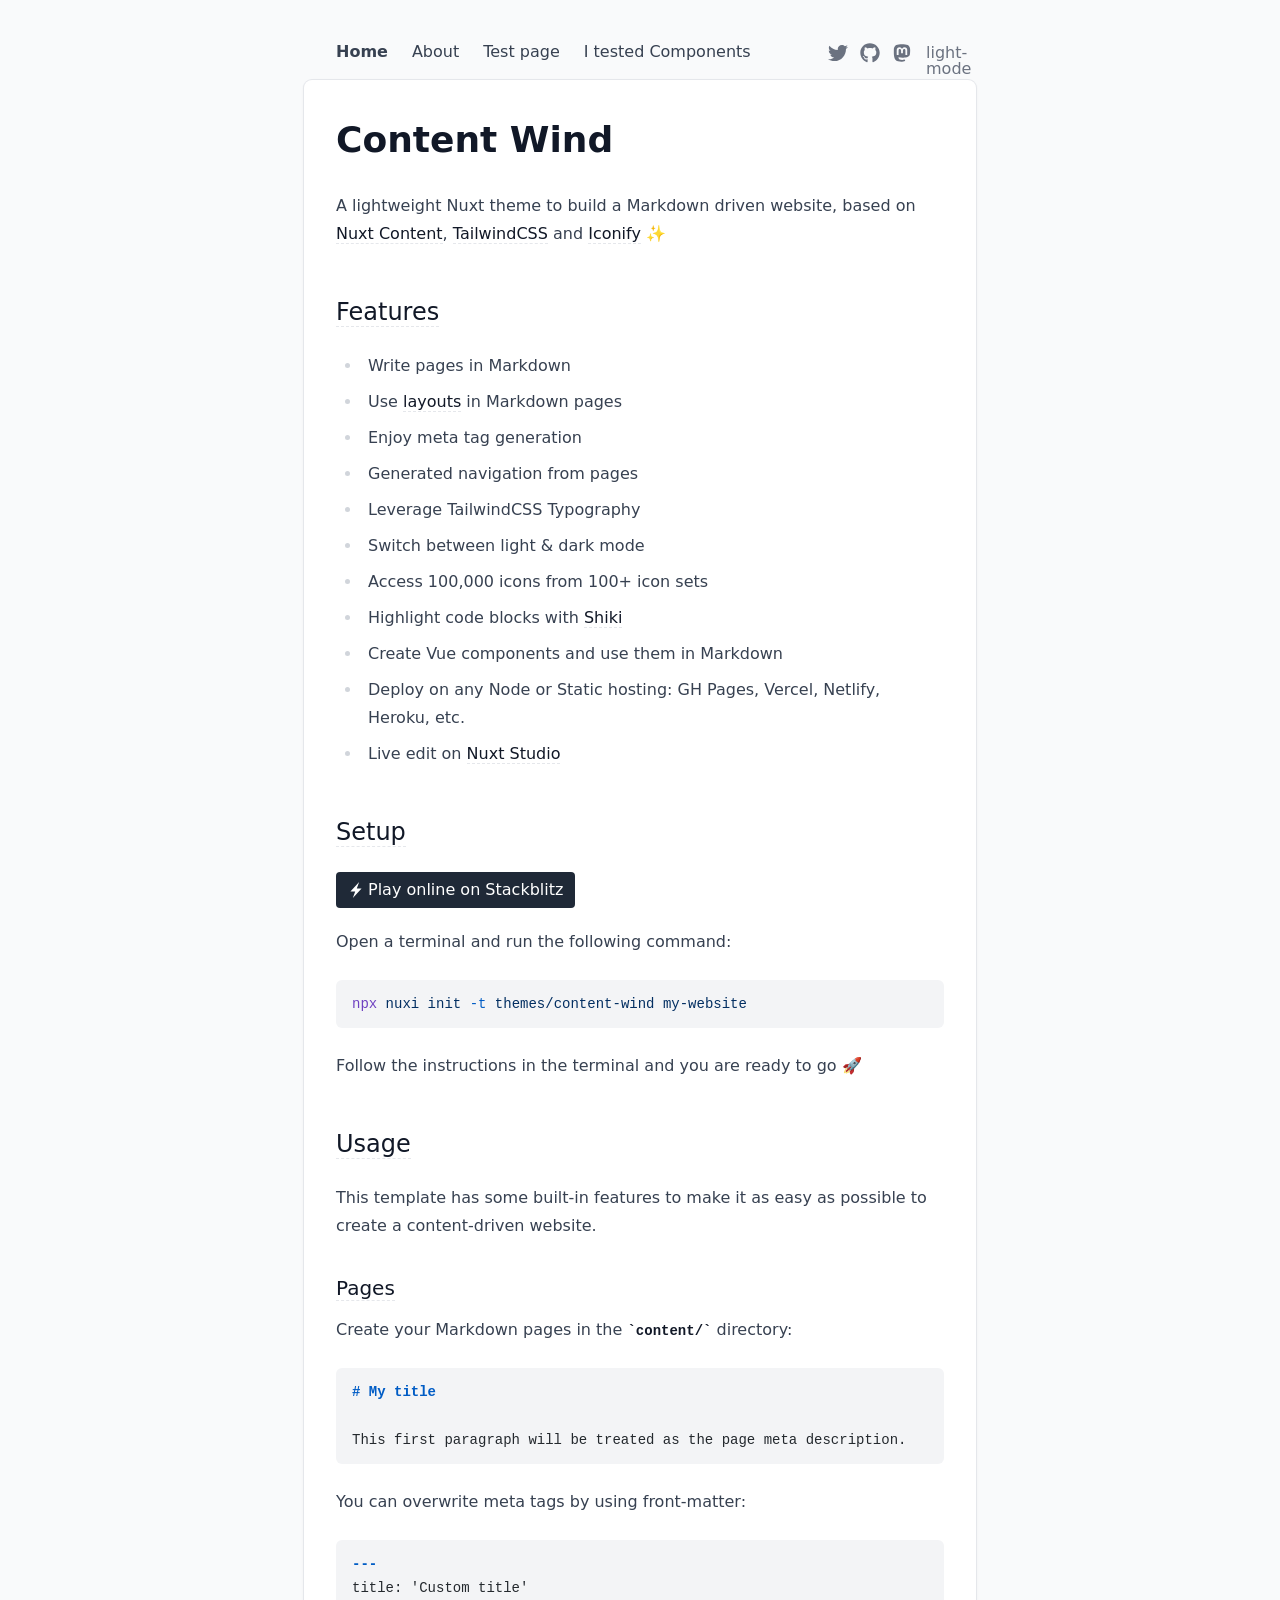
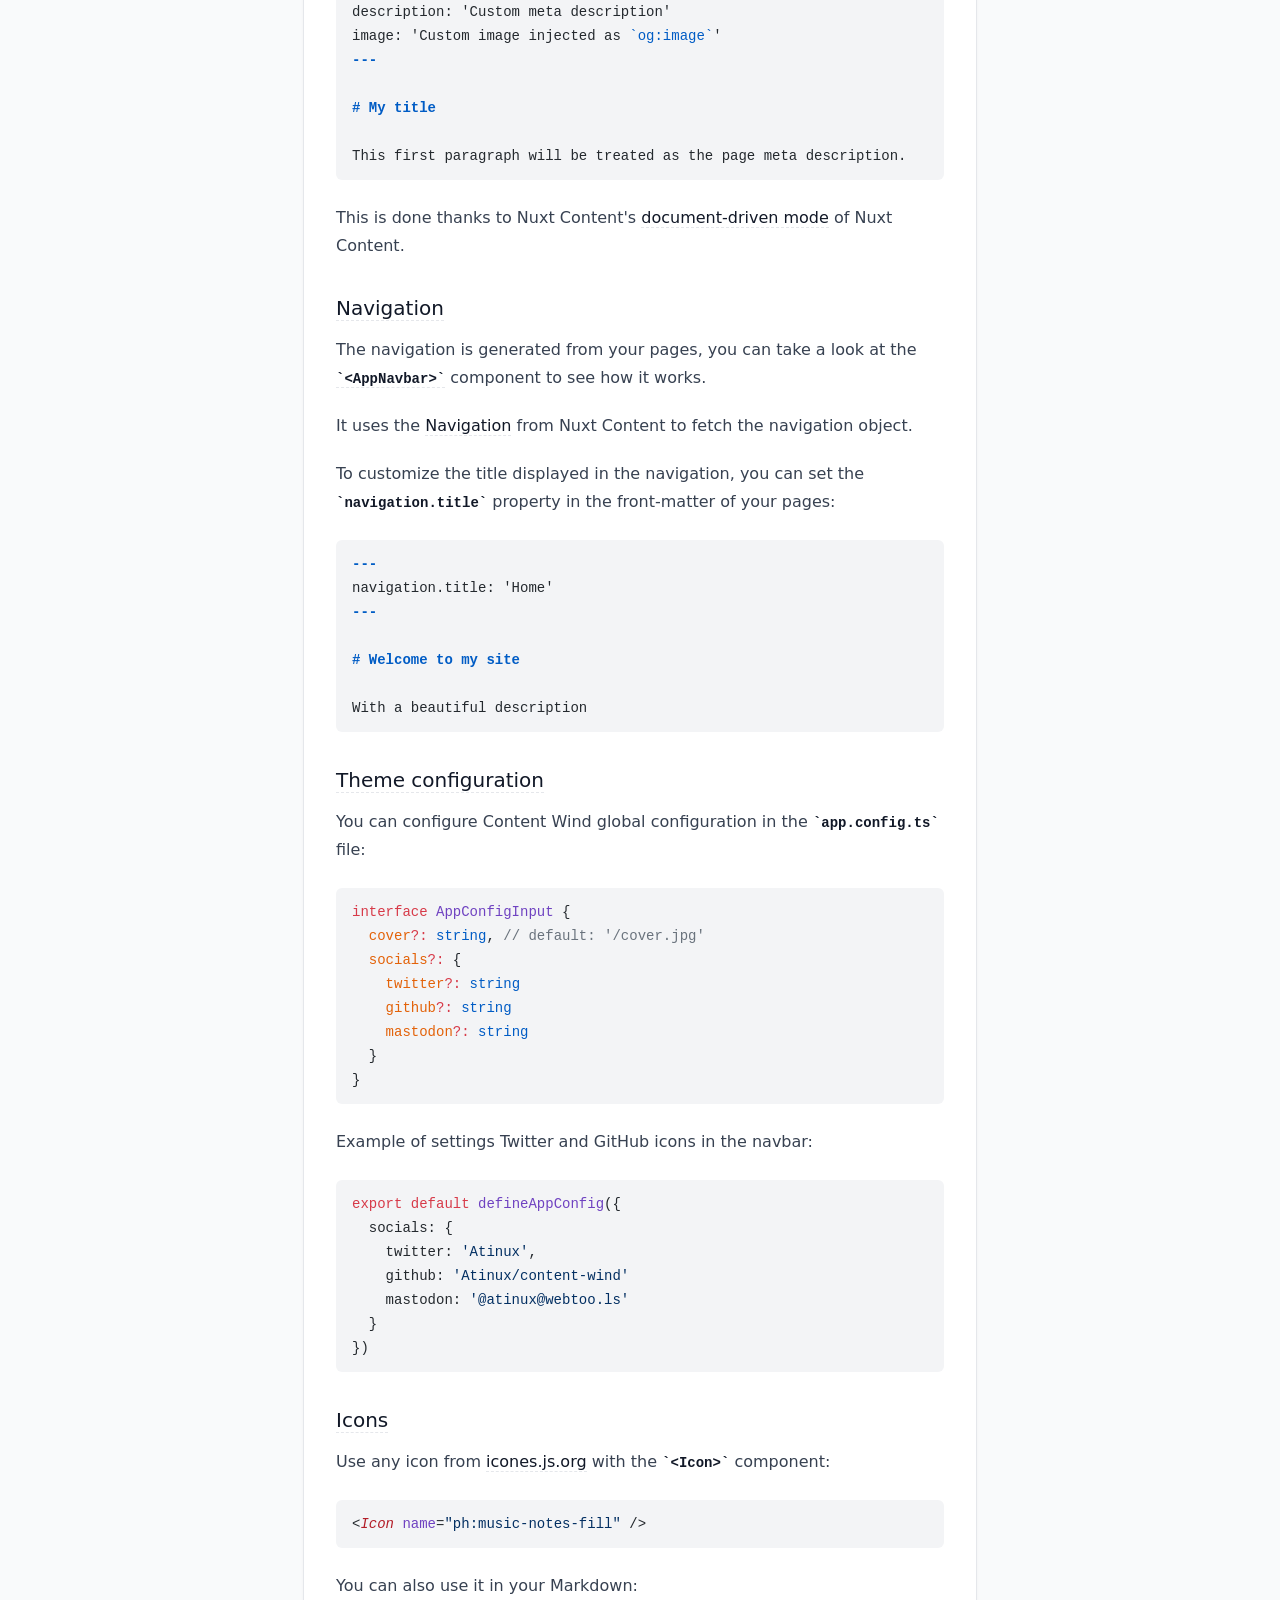
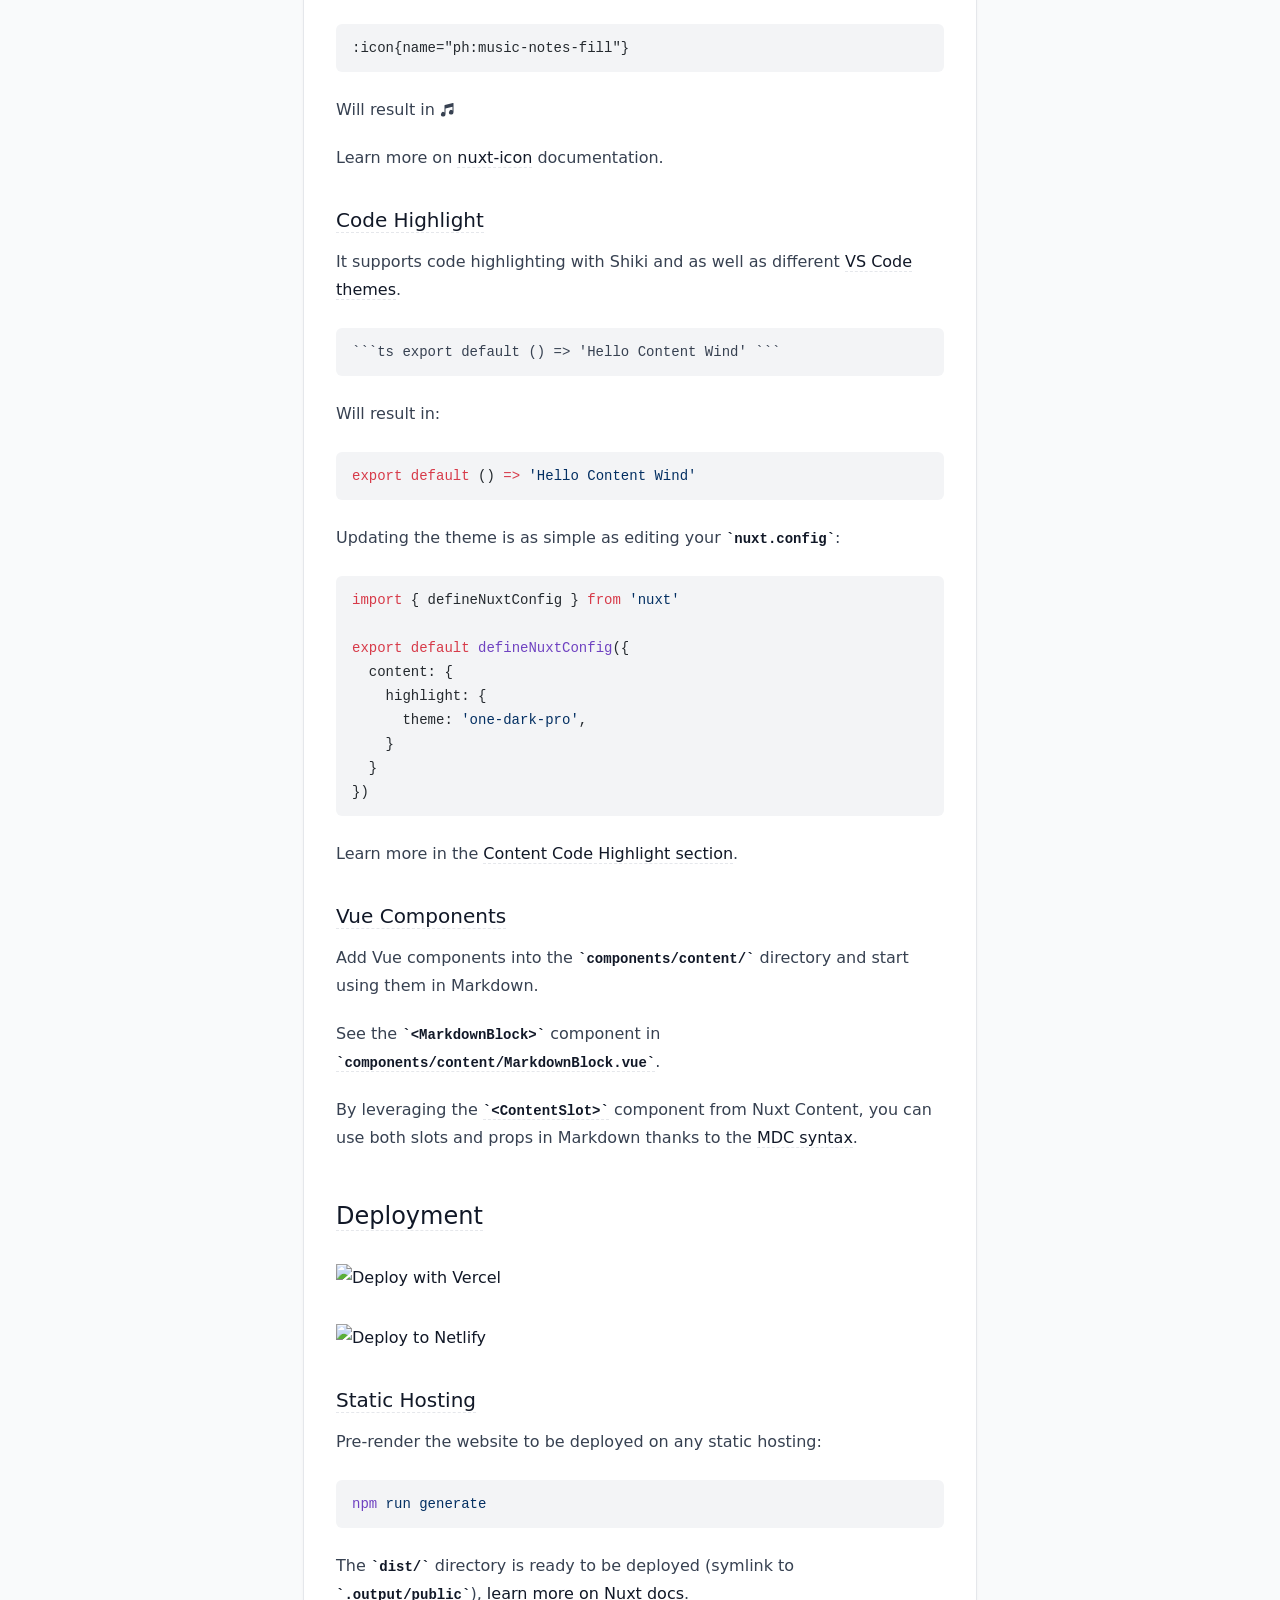
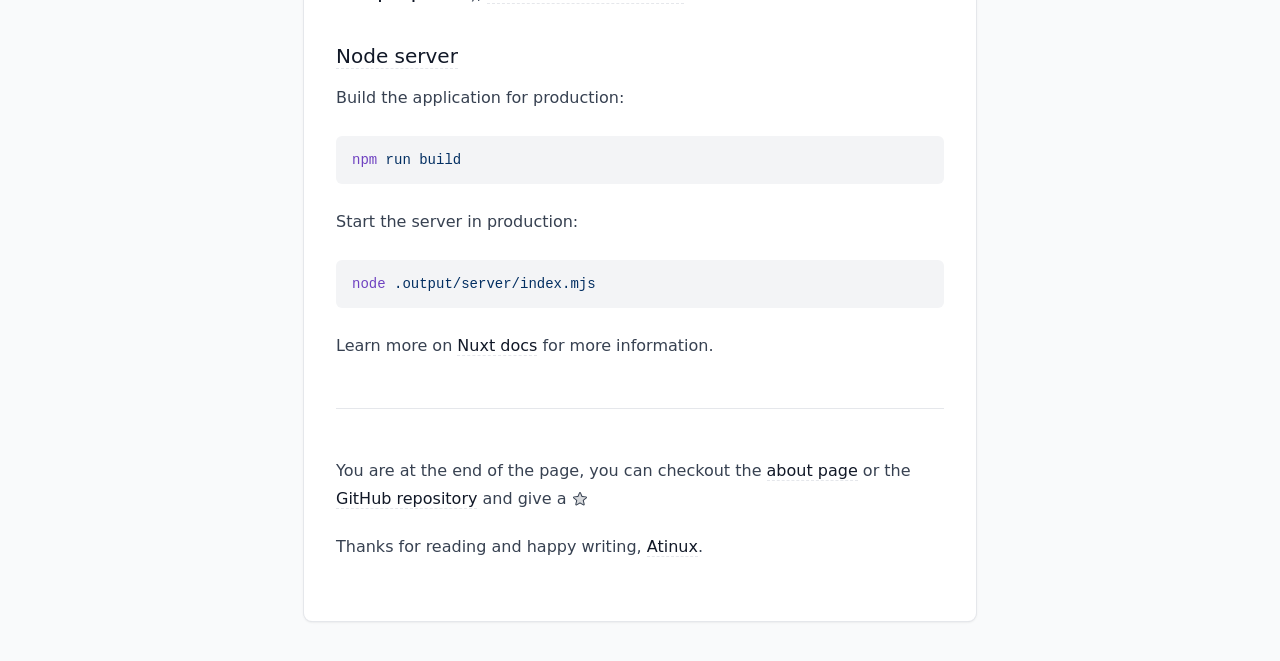
==== commit af21cb1b: "Deploying to gh-pages from @ billao/nuxt-studio@3e0944d2712295603d3c616ad5843f800a86d696 🚀" ====
--- a/index.html
+++ b/index.html
@@ -1,69 +1,69 @@
 <!DOCTYPE html><html  lang="en" data-capo=""><head><meta charset="utf-8">
 <meta name="viewport" content="width=device-width, initial-scale=1">
 <title>Content Wind</title>
-<style>/*! tailwindcss v3.4.10 | MIT License | https://tailwindcss.com*/*,:after,:before{border:0 solid #e5e7eb;box-sizing:border-box}:after,:before{--tw-content:""}:host,html{line-height:1.5;-webkit-text-size-adjust:100%;font-family:ui-sans-serif,system-ui,sans-serif,Apple Color Emoji,Segoe UI Emoji,Segoe UI Symbol,Noto Color Emoji;font-feature-settings:normal;font-variation-settings:normal;tab-size:4;-webkit-tap-highlight-color:transparent}body{line-height:inherit;margin:0}hr{border-top-width:1px;color:inherit;height:0}abbr:where([title]){-webkit-text-decoration:underline dotted;text-decoration:underline dotted}h1,h2,h3,h4,h5,h6{font-size:inherit;font-weight:inherit}a{color:inherit;text-decoration:inherit}b,strong{font-weight:bolder}code,kbd,pre,samp{font-family:ui-monospace,SFMono-Regular,Menlo,Monaco,Consolas,Liberation Mono,Courier New,monospace;font-feature-settings:normal;font-size:1em;font-variation-settings:normal}small{font-size:80%}sub,sup{font-size:75%;line-height:0;position:relative;vertical-align:initial}sub{bottom:-.25em}sup{top:-.5em}table{border-collapse:collapse;border-color:inherit;text-indent:0}button,input,optgroup,select,textarea{color:inherit;font-family:inherit;font-feature-settings:inherit;font-size:100%;font-variation-settings:inherit;font-weight:inherit;letter-spacing:inherit;line-height:inherit;margin:0;padding:0}button,select{text-transform:none}button,input:where([type=button]),input:where([type=reset]),input:where([type=submit]){-webkit-appearance:button;background-color:initial;background-image:none}:-moz-focusring{outline:auto}:-moz-ui-invalid{box-shadow:none}progress{vertical-align:initial}::-webkit-inner-spin-button,::-webkit-outer-spin-button{height:auto}[type=search]{-webkit-appearance:textfield;outline-offset:-2px}::-webkit-search-decoration{-webkit-appearance:none}::-webkit-file-upload-button{-webkit-appearance:button;font:inherit}summary{display:list-item}blockquote,dd,dl,figure,h1,h2,h3,h4,h5,h6,hr,p,pre{margin:0}fieldset{margin:0}fieldset,legend{padding:0}menu,ol,ul{list-style:none;margin:0;padding:0}dialog{padding:0}textarea{resize:vertical}input::placeholder,textarea::placeholder{color:#9ca3af;opacity:1}[role=button],button{cursor:pointer}:disabled{cursor:default}audio,canvas,embed,iframe,img,object,svg,video{display:block;vertical-align:middle}img,video{height:auto;max-width:100%}[hidden]{display:none}*,::backdrop,:after,:before{--tw-border-spacing-x:0;--tw-border-spacing-y:0;--tw-translate-x:0;--tw-translate-y:0;--tw-rotate:0;--tw-skew-x:0;--tw-skew-y:0;--tw-scale-x:1;--tw-scale-y:1;--tw-pan-x: ;--tw-pan-y: ;--tw-pinch-zoom: ;--tw-scroll-snap-strictness:proximity;--tw-gradient-from-position: ;--tw-gradient-via-position: ;--tw-gradient-to-position: ;--tw-ordinal: ;--tw-slashed-zero: ;--tw-numeric-figure: ;--tw-numeric-spacing: ;--tw-numeric-fraction: ;--tw-ring-inset: ;--tw-ring-offset-width:0px;--tw-ring-offset-color:#fff;--tw-ring-color:#3b82f680;--tw-ring-offset-shadow:0 0 #0000;--tw-ring-shadow:0 0 #0000;--tw-shadow:0 0 #0000;--tw-shadow-colored:0 0 #0000;--tw-blur: ;--tw-brightness: ;--tw-contrast: ;--tw-grayscale: ;--tw-hue-rotate: ;--tw-invert: ;--tw-saturate: ;--tw-sepia: ;--tw-drop-shadow: ;--tw-backdrop-blur: ;--tw-backdrop-brightness: ;--tw-backdrop-contrast: ;--tw-backdrop-grayscale: ;--tw-backdrop-hue-rotate: ;--tw-backdrop-invert: ;--tw-backdrop-opacity: ;--tw-backdrop-saturate: ;--tw-backdrop-sepia: ;--tw-contain-size: ;--tw-contain-layout: ;--tw-contain-paint: ;--tw-contain-style: }.prose{color:var(--tw-prose-body);max-width:65ch}.prose :where(p):not(:where([class~=not-prose],[class~=not-prose] *)){margin-bottom:1.25em;margin-top:1.25em}.prose :where([class~=lead]):not(:where([class~=not-prose],[class~=not-prose] *)){color:var(--tw-prose-lead);font-size:1.25em;line-height:1.6;margin-bottom:1.2em;margin-top:1.2em}.prose :where(a):not(:where([class~=not-prose],[class~=not-prose] *)){color:var(--tw-prose-links);font-weight:500;text-decoration:underline}.prose :where(strong):not(:where([class~=not-prose],[class~=not-prose] *)){color:var(--tw-prose-bold);font-weight:600}.prose :where(a strong):not(:where([class~=not-prose],[class~=not-prose] *)){color:inherit}.prose :where(blockquote strong):not(:where([class~=not-prose],[class~=not-prose] *)){color:inherit}.prose :where(thead th strong):not(:where([class~=not-prose],[class~=not-prose] *)){color:inherit}.prose :where(ol):not(:where([class~=not-prose],[class~=not-prose] *)){list-style-type:decimal;margin-bottom:1.25em;margin-top:1.25em;padding-inline-start:1.625em}.prose :where(ol[type=A]):not(:where([class~=not-prose],[class~=not-prose] *)){list-style-type:upper-alpha}.prose :where(ol[type=a]):not(:where([class~=not-prose],[class~=not-prose] *)){list-style-type:lower-alpha}.prose :where(ol[type=A s]):not(:where([class~=not-prose],[class~=not-prose] *)){list-style-type:upper-alpha}.prose :where(ol[type=a s]):not(:where([class~=not-prose],[class~=not-prose] *)){list-style-type:lower-alpha}.prose :where(ol[type=I]):not(:where([class~=not-prose],[class~=not-prose] *)){list-style-type:upper-roman}.prose :where(ol[type=i]):not(:where([class~=not-prose],[class~=not-prose] *)){list-style-type:lower-roman}.prose :where(ol[type=I s]):not(:where([class~=not-prose],[class~=not-prose] *)){list-style-type:upper-roman}.prose :where(ol[type=i s]):not(:where([class~=not-prose],[class~=not-prose] *)){list-style-type:lower-roman}.prose :where(ol[type="1"]):not(:where([class~=not-prose],[class~=not-prose] *)){list-style-type:decimal}.prose :where(ul):not(:where([class~=not-prose],[class~=not-prose] *)){list-style-type:disc;margin-bottom:1.25em;margin-top:1.25em;padding-inline-start:1.625em}.prose :where(ol>li):not(:where([class~=not-prose],[class~=not-prose] *))::marker{color:var(--tw-prose-counters);font-weight:400}.prose :where(ul>li):not(:where([class~=not-prose],[class~=not-prose] *))::marker{color:var(--tw-prose-bullets)}.prose :where(dt):not(:where([class~=not-prose],[class~=not-prose] *)){color:var(--tw-prose-headings);font-weight:600;margin-top:1.25em}.prose :where(hr):not(:where([class~=not-prose],[class~=not-prose] *)){border-color:var(--tw-prose-hr);border-top-width:1px;margin-bottom:3em;margin-top:3em}.prose :where(blockquote):not(:where([class~=not-prose],[class~=not-prose] *)){border-inline-start-color:var(--tw-prose-quote-borders);border-inline-start-width:.25rem;color:var(--tw-prose-quotes);font-style:italic;font-weight:500;margin-bottom:1.6em;margin-top:1.6em;padding-inline-start:1em;quotes:"\201C""\201D""\2018""\2019"}.prose :where(blockquote p:first-of-type):not(:where([class~=not-prose],[class~=not-prose] *)):before{content:open-quote}.prose :where(blockquote p:last-of-type):not(:where([class~=not-prose],[class~=not-prose] *)):after{content:close-quote}.prose :where(h1):not(:where([class~=not-prose],[class~=not-prose] *)){color:var(--tw-prose-headings);font-size:2.25em;font-weight:800;line-height:1.1111111;margin-bottom:.8888889em;margin-top:0}.prose :where(h1 strong):not(:where([class~=not-prose],[class~=not-prose] *)){color:inherit;font-weight:900}.prose :where(h2):not(:where([class~=not-prose],[class~=not-prose] *)){color:var(--tw-prose-headings);font-size:1.5em;font-weight:700;line-height:1.3333333;margin-bottom:1em;margin-top:2em}.prose :where(h2 strong):not(:where([class~=not-prose],[class~=not-prose] *)){color:inherit;font-weight:800}.prose :where(h3):not(:where([class~=not-prose],[class~=not-prose] *)){color:var(--tw-prose-headings);font-size:1.25em;font-weight:600;line-height:1.6;margin-bottom:.6em;margin-top:1.6em}.prose :where(h3 strong):not(:where([class~=not-prose],[class~=not-prose] *)){color:inherit;font-weight:700}.prose :where(h4):not(:where([class~=not-prose],[class~=not-prose] *)){color:var(--tw-prose-headings);font-weight:600;line-height:1.5;margin-bottom:.5em;margin-top:1.5em}.prose :where(h4 strong):not(:where([class~=not-prose],[class~=not-prose] *)){color:inherit;font-weight:700}.prose :where(img):not(:where([class~=not-prose],[class~=not-prose] *)){margin-bottom:2em;margin-top:2em}.prose :where(picture):not(:where([class~=not-prose],[class~=not-prose] *)){display:block;margin-bottom:2em;margin-top:2em}.prose :where(video):not(:where([class~=not-prose],[class~=not-prose] *)){margin-bottom:2em;margin-top:2em}.prose :where(kbd):not(:where([class~=not-prose],[class~=not-prose] *)){border-radius:.3125rem;box-shadow:0 0 0 1px rgb(var(--tw-prose-kbd-shadows)/10%),0 3px 0 rgb(var(--tw-prose-kbd-shadows)/10%);color:var(--tw-prose-kbd);font-family:inherit;font-size:.875em;font-weight:500;padding-inline-end:.375em;padding-bottom:.1875em;padding-top:.1875em;padding-inline-start:.375em}.prose :where(code):not(:where([class~=not-prose],[class~=not-prose] *)){color:var(--tw-prose-code);font-size:.875em;font-weight:600}.prose :where(code):not(:where([class~=not-prose],[class~=not-prose] *)):before{content:"`"}.prose :where(code):not(:where([class~=not-prose],[class~=not-prose] *)):after{content:"`"}.prose :where(a code):not(:where([class~=not-prose],[class~=not-prose] *)){color:inherit}.prose :where(h1 code):not(:where([class~=not-prose],[class~=not-prose] *)){color:inherit}.prose :where(h2 code):not(:where([class~=not-prose],[class~=not-prose] *)){color:inherit;font-size:.875em}.prose :where(h3 code):not(:where([class~=not-prose],[class~=not-prose] *)){color:inherit;font-size:.9em}.prose :where(h4 code):not(:where([class~=not-prose],[class~=not-prose] *)){color:inherit}.prose :where(blockquote code):not(:where([class~=not-prose],[class~=not-prose] *)){color:inherit}.prose :where(thead th code):not(:where([class~=not-prose],[class~=not-prose] *)){color:inherit}.prose :where(pre):not(:where([class~=not-prose],[class~=not-prose] *)){background-color:var(--tw-prose-pre-bg);border-radius:.375rem;color:var(--tw-prose-pre-code);font-size:.875em;font-weight:400;line-height:1.7142857;margin-bottom:1.7142857em;margin-top:1.7142857em;overflow-x:auto;padding-inline-end:1.1428571em;padding-bottom:.8571429em;padding-top:.8571429em;padding-inline-start:1.1428571em}.prose :where(pre code):not(:where([class~=not-prose],[class~=not-prose] *)){background-color:initial;border-radius:0;border-width:0;color:inherit;font-family:inherit;font-size:inherit;font-weight:inherit;line-height:inherit;padding:0}.prose :where(pre code):not(:where([class~=not-prose],[class~=not-prose] *)):before{content:none}.prose :where(pre code):not(:where([class~=not-prose],[class~=not-prose] *)):after{content:none}.prose :where(table):not(:where([class~=not-prose],[class~=not-prose] *)){font-size:.875em;line-height:1.7142857;margin-bottom:2em;margin-top:2em;table-layout:auto;width:100%}.prose :where(thead):not(:where([class~=not-prose],[class~=not-prose] *)){border-bottom-color:var(--tw-prose-th-borders);border-bottom-width:1px}.prose :where(thead th):not(:where([class~=not-prose],[class~=not-prose] *)){color:var(--tw-prose-headings);font-weight:600;padding-inline-end:.5714286em;padding-bottom:.5714286em;padding-inline-start:.5714286em;vertical-align:bottom}.prose :where(tbody tr):not(:where([class~=not-prose],[class~=not-prose] *)){border-bottom-color:var(--tw-prose-td-borders);border-bottom-width:1px}.prose :where(tbody tr:last-child):not(:where([class~=not-prose],[class~=not-prose] *)){border-bottom-width:0}.prose :where(tbody td):not(:where([class~=not-prose],[class~=not-prose] *)){vertical-align:initial}.prose :where(tfoot):not(:where([class~=not-prose],[class~=not-prose] *)){border-top-color:var(--tw-prose-th-borders);border-top-width:1px}.prose :where(tfoot td):not(:where([class~=not-prose],[class~=not-prose] *)){vertical-align:top}.prose :where(th,td):not(:where([class~=not-prose],[class~=not-prose] *)){text-align:start}.prose :where(figure>*):not(:where([class~=not-prose],[class~=not-prose] *)){margin-bottom:0;margin-top:0}.prose :where(figcaption):not(:where([class~=not-prose],[class~=not-prose] *)){color:var(--tw-prose-captions);font-size:.875em;line-height:1.4285714;margin-top:.8571429em}.prose{--tw-prose-body:#374151;--tw-prose-headings:#111827;--tw-prose-lead:#4b5563;--tw-prose-links:#111827;--tw-prose-bold:#111827;--tw-prose-counters:#6b7280;--tw-prose-bullets:#d1d5db;--tw-prose-hr:#e5e7eb;--tw-prose-quotes:#111827;--tw-prose-quote-borders:#e5e7eb;--tw-prose-captions:#6b7280;--tw-prose-kbd:#111827;--tw-prose-kbd-shadows:17 24 39;--tw-prose-code:#111827;--tw-prose-pre-code:#e5e7eb;--tw-prose-pre-bg:#1f2937;--tw-prose-th-borders:#d1d5db;--tw-prose-td-borders:#e5e7eb;--tw-prose-invert-body:#d1d5db;--tw-prose-invert-headings:#fff;--tw-prose-invert-lead:#9ca3af;--tw-prose-invert-links:#fff;--tw-prose-invert-bold:#fff;--tw-prose-invert-counters:#9ca3af;--tw-prose-invert-bullets:#4b5563;--tw-prose-invert-hr:#374151;--tw-prose-invert-quotes:#f3f4f6;--tw-prose-invert-quote-borders:#374151;--tw-prose-invert-captions:#9ca3af;--tw-prose-invert-kbd:#fff;--tw-prose-invert-kbd-shadows:255 255 255;--tw-prose-invert-code:#fff;--tw-prose-invert-pre-code:#d1d5db;--tw-prose-invert-pre-bg:#00000080;--tw-prose-invert-th-borders:#4b5563;--tw-prose-invert-td-borders:#374151;font-size:1rem;line-height:1.75}.prose :where(picture>img):not(:where([class~=not-prose],[class~=not-prose] *)){margin-bottom:0;margin-top:0}.prose :where(li):not(:where([class~=not-prose],[class~=not-prose] *)){margin-bottom:.5em;margin-top:.5em}.prose :where(ol>li):not(:where([class~=not-prose],[class~=not-prose] *)){padding-inline-start:.375em}.prose :where(ul>li):not(:where([class~=not-prose],[class~=not-prose] *)){padding-inline-start:.375em}.prose :where(.prose>ul>li p):not(:where([class~=not-prose],[class~=not-prose] *)){margin-bottom:.75em;margin-top:.75em}.prose :where(.prose>ul>li>p:first-child):not(:where([class~=not-prose],[class~=not-prose] *)){margin-top:1.25em}.prose :where(.prose>ul>li>p:last-child):not(:where([class~=not-prose],[class~=not-prose] *)){margin-bottom:1.25em}.prose :where(.prose>ol>li>p:first-child):not(:where([class~=not-prose],[class~=not-prose] *)){margin-top:1.25em}.prose :where(.prose>ol>li>p:last-child):not(:where([class~=not-prose],[class~=not-prose] *)){margin-bottom:1.25em}.prose :where(ul ul,ul ol,ol ul,ol ol):not(:where([class~=not-prose],[class~=not-prose] *)){margin-bottom:.75em;margin-top:.75em}.prose :where(dl):not(:where([class~=not-prose],[class~=not-prose] *)){margin-bottom:1.25em;margin-top:1.25em}.prose :where(dd):not(:where([class~=not-prose],[class~=not-prose] *)){margin-top:.5em;padding-inline-start:1.625em}.prose :where(hr+*):not(:where([class~=not-prose],[class~=not-prose] *)){margin-top:0}.prose :where(h2+*):not(:where([class~=not-prose],[class~=not-prose] *)){margin-top:0}.prose :where(h3+*):not(:where([class~=not-prose],[class~=not-prose] *)){margin-top:0}.prose :where(h4+*):not(:where([class~=not-prose],[class~=not-prose] *)){margin-top:0}.prose :where(thead th:first-child):not(:where([class~=not-prose],[class~=not-prose] *)){padding-inline-start:0}.prose :where(thead th:last-child):not(:where([class~=not-prose],[class~=not-prose] *)){padding-inline-end:0}.prose :where(tbody td,tfoot td):not(:where([class~=not-prose],[class~=not-prose] *)){padding-inline-end:.5714286em;padding-bottom:.5714286em;padding-top:.5714286em;padding-inline-start:.5714286em}.prose :where(tbody td:first-child,tfoot td:first-child):not(:where([class~=not-prose],[class~=not-prose] *)){padding-inline-start:0}.prose :where(tbody td:last-child,tfoot td:last-child):not(:where([class~=not-prose],[class~=not-prose] *)){padding-inline-end:0}.prose :where(figure):not(:where([class~=not-prose],[class~=not-prose] *)){margin-bottom:2em;margin-top:2em}.prose :where(.prose>:first-child):not(:where([class~=not-prose],[class~=not-prose] *)){margin-top:0}.prose :where(.prose>:last-child):not(:where([class~=not-prose],[class~=not-prose] *)){margin-bottom:0}.sr-only{height:1px;margin:-1px;overflow:hidden;padding:0;position:absolute;width:1px;clip:rect(0,0,0,0);border-width:0;white-space:nowrap}.static{position:static}.m-auto{margin:auto}.mx-auto{margin-left:auto;margin-right:auto}.mr-4{margin-right:1rem}.mr-6{margin-right:1.5rem}.block{display:block}.inline-block{display:inline-block}.flex{display:flex}.inline-flex{display:inline-flex}.h-4{height:1rem}.h-5{height:1.25rem}.w-4{width:1rem}.w-5{width:1.25rem}.max-w-2xl{max-width:42rem}.max-w-full{max-width:100%}.max-w-none{max-width:none}.flex-col{flex-direction:column}.items-start{align-items:flex-start}.items-center{align-items:center}.justify-center{justify-content:center}.justify-between{justify-content:space-between}.gap-1{gap:.25rem}.gap-3{gap:.75rem}.space-x-3>:not([hidden])~:not([hidden]){--tw-space-x-reverse:0;margin-left:calc(.75rem*(1 - var(--tw-space-x-reverse)));margin-right:calc(.75rem*var(--tw-space-x-reverse))}.overflow-x-auto{overflow-x:auto}.rounded{border-radius:.25rem}.rounded-lg{border-radius:.5rem}.border{border-width:1px}.bg-gray-50{--tw-bg-opacity:1;background-color:rgb(249 250 251/var(--tw-bg-opacity))}.bg-gray-800{--tw-bg-opacity:1;background-color:rgb(31 41 55/var(--tw-bg-opacity))}.bg-white{--tw-bg-opacity:1;background-color:rgb(255 255 255/var(--tw-bg-opacity))}.p-1\.5{padding:.375rem}.px-3{padding-left:.75rem;padding-right:.75rem}.px-4{padding-left:1rem;padding-right:1rem}.py-1{padding-bottom:.25rem;padding-top:.25rem}.py-10{padding-bottom:2.5rem;padding-top:2.5rem}.py-4{padding-bottom:1rem;padding-top:1rem}.text-2xl{font-size:1.5rem;line-height:2rem}.font-bold{font-weight:700}.font-semibold{font-weight:600}.text-black{--tw-text-opacity:1;color:rgb(0 0 0/var(--tw-text-opacity))}.text-gray-500{--tw-text-opacity:1;color:rgb(107 114 128/var(--tw-text-opacity))}.text-gray-700{--tw-text-opacity:1;color:rgb(55 65 81/var(--tw-text-opacity))}.text-white{--tw-text-opacity:1;color:rgb(255 255 255/var(--tw-text-opacity))}.no-underline{text-decoration-line:none}.ring-1{--tw-ring-offset-shadow:var(--tw-ring-inset) 0 0 0 var(--tw-ring-offset-width) var(--tw-ring-offset-color);--tw-ring-shadow:var(--tw-ring-inset) 0 0 0 calc(1px + var(--tw-ring-offset-width)) var(--tw-ring-color);box-shadow:var(--tw-ring-offset-shadow),var(--tw-ring-shadow),var(--tw-shadow,0 0 #0000)}.ring-gray-200{--tw-ring-opacity:1;--tw-ring-color:rgb(229 231 235/var(--tw-ring-opacity))}.transition{transition-duration:.15s;transition-property:color,background-color,border-color,text-decoration-color,fill,stroke,opacity,box-shadow,transform,filter,-webkit-backdrop-filter;transition-property:color,background-color,border-color,text-decoration-color,fill,stroke,opacity,box-shadow,transform,filter,backdrop-filter;transition-property:color,background-color,border-color,text-decoration-color,fill,stroke,opacity,box-shadow,transform,filter,backdrop-filter,-webkit-backdrop-filter;transition-timing-function:cubic-bezier(.4,0,.2,1)}.dark\:prose-invert:is(.dark *){--tw-prose-body:var(--tw-prose-invert-body);--tw-prose-headings:var(--tw-prose-invert-headings);--tw-prose-lead:var(--tw-prose-invert-lead);--tw-prose-links:var(--tw-prose-invert-links);--tw-prose-bold:var(--tw-prose-invert-bold);--tw-prose-counters:var(--tw-prose-invert-counters);--tw-prose-bullets:var(--tw-prose-invert-bullets);--tw-prose-hr:var(--tw-prose-invert-hr);--tw-prose-quotes:var(--tw-prose-invert-quotes);--tw-prose-quote-borders:var(--tw-prose-invert-quote-borders);--tw-prose-captions:var(--tw-prose-invert-captions);--tw-prose-kbd:var(--tw-prose-invert-kbd);--tw-prose-kbd-shadows:var(--tw-prose-invert-kbd-shadows);--tw-prose-code:var(--tw-prose-invert-code);--tw-prose-pre-code:var(--tw-prose-invert-pre-code);--tw-prose-pre-bg:var(--tw-prose-invert-pre-bg);--tw-prose-th-borders:var(--tw-prose-invert-th-borders);--tw-prose-td-borders:var(--tw-prose-invert-td-borders)}.hover\:text-gray-700:hover{--tw-text-opacity:1;color:rgb(55 65 81/var(--tw-text-opacity))}.prose-a\:border-b :is(:where(a):not(:where([class~=not-prose],[class~=not-prose] *))){border-bottom-width:1px}.prose-a\:border-dashed :is(:where(a):not(:where([class~=not-prose],[class~=not-prose] *))){border-style:dashed}.prose-a\:font-normal :is(:where(a):not(:where([class~=not-prose],[class~=not-prose] *))){font-weight:400}.prose-a\:no-underline :is(:where(a):not(:where([class~=not-prose],[class~=not-prose] *))){text-decoration-line:none}.hover\:prose-a\:border-solid :is(:where(a):not(:where([class~=not-prose],[class~=not-prose] *))):hover{border-style:solid}.hover\:prose-a\:border-primary-400 :is(:where(a):not(:where([class~=not-prose],[class~=not-prose] *))):hover{--tw-border-opacity:1;border-color:rgb(52 211 153/var(--tw-border-opacity))}.hover\:prose-a\:text-primary-400 :is(:where(a):not(:where([class~=not-prose],[class~=not-prose] *))):hover{--tw-text-opacity:1;color:rgb(52 211 153/var(--tw-text-opacity))}.prose-pre\:bg-gray-100 :is(:where(pre):not(:where([class~=not-prose],[class~=not-prose] *))){--tw-bg-opacity:1;background-color:rgb(243 244 246/var(--tw-bg-opacity))}.dark\:bg-gray-200:is(.dark *){--tw-bg-opacity:1;background-color:rgb(229 231 235/var(--tw-bg-opacity))}.dark\:bg-gray-800:is(.dark *){--tw-bg-opacity:1;background-color:rgb(31 41 55/var(--tw-bg-opacity))}.dark\:bg-gray-900:is(.dark *){--tw-bg-opacity:1;background-color:rgb(17 24 39/var(--tw-bg-opacity))}.dark\:text-gray-100:is(.dark *){--tw-text-opacity:1;color:rgb(243 244 246/var(--tw-text-opacity))}.dark\:text-gray-200:is(.dark *){--tw-text-opacity:1;color:rgb(229 231 235/var(--tw-text-opacity))}.dark\:text-gray-300:is(.dark *){--tw-text-opacity:1;color:rgb(209 213 219/var(--tw-text-opacity))}.dark\:text-gray-950:is(.dark *){--tw-text-opacity:1;color:rgb(3 7 18/var(--tw-text-opacity))}.dark\:ring-gray-700:is(.dark *){--tw-ring-opacity:1;--tw-ring-color:rgb(55 65 81/var(--tw-ring-opacity))}.dark\:hover\:text-gray-300:hover:is(.dark *){--tw-text-opacity:1;color:rgb(209 213 219/var(--tw-text-opacity))}.dark\:prose-pre\:bg-gray-900 :is(:where(pre):not(:where([class~=not-prose],[class~=not-prose] *))):is(.dark *){--tw-bg-opacity:1;background-color:rgb(17 24 39/var(--tw-bg-opacity))}@media (min-width:640px){.sm\:rounded{border-radius:.25rem}.sm\:rounded-lg{border-radius:.5rem}.sm\:px-8{padding-left:2rem;padding-right:2rem}.sm\:pb-10{padding-bottom:2.5rem}.sm\:pt-6{padding-top:1.5rem}.sm\:shadow{--tw-shadow:0 1px 3px 0 #0000001a,0 1px 2px -1px #0000001a;--tw-shadow-colored:0 1px 3px 0 var(--tw-shadow-color),0 1px 2px -1px var(--tw-shadow-color);box-shadow:var(--tw-ring-offset-shadow,0 0 #0000),var(--tw-ring-shadow,0 0 #0000),var(--tw-shadow)}}</style>
-<style>.icon[data-v-03727980]{display:inline-block;vertical-align:middle}</style>
-<style>body{--tw-bg-opacity:1;background-color:rgb(249 250 251/var(--tw-bg-opacity));--tw-text-opacity:1;color:rgb(0 0 0/var(--tw-text-opacity))}body:is(.dark *){--tw-bg-opacity:1;background-color:rgb(17 24 39/var(--tw-bg-opacity));--tw-text-opacity:1;color:rgb(255 255 255/var(--tw-text-opacity))}</style>
+<style>*,::backdrop,:after,:before{--tw-border-spacing-x:0;--tw-border-spacing-y:0;--tw-translate-x:0;--tw-translate-y:0;--tw-rotate:0;--tw-skew-x:0;--tw-skew-y:0;--tw-scale-x:1;--tw-scale-y:1;--tw-pan-x: ;--tw-pan-y: ;--tw-pinch-zoom: ;--tw-scroll-snap-strictness:proximity;--tw-gradient-from-position: ;--tw-gradient-via-position: ;--tw-gradient-to-position: ;--tw-ordinal: ;--tw-slashed-zero: ;--tw-numeric-figure: ;--tw-numeric-spacing: ;--tw-numeric-fraction: ;--tw-ring-inset: ;--tw-ring-offset-width:0px;--tw-ring-offset-color:#fff;--tw-ring-color:#3b82f680;--tw-ring-offset-shadow:0 0 #0000;--tw-ring-shadow:0 0 #0000;--tw-shadow:0 0 #0000;--tw-shadow-colored:0 0 #0000;--tw-blur: ;--tw-brightness: ;--tw-contrast: ;--tw-grayscale: ;--tw-hue-rotate: ;--tw-invert: ;--tw-saturate: ;--tw-sepia: ;--tw-drop-shadow: ;--tw-backdrop-blur: ;--tw-backdrop-brightness: ;--tw-backdrop-contrast: ;--tw-backdrop-grayscale: ;--tw-backdrop-hue-rotate: ;--tw-backdrop-invert: ;--tw-backdrop-opacity: ;--tw-backdrop-saturate: ;--tw-backdrop-sepia: ;--tw-contain-size: ;--tw-contain-layout: ;--tw-contain-paint: ;--tw-contain-style: }/*! tailwindcss v3.4.17 | MIT License | https://tailwindcss.com*/*,:after,:before{border:0 solid #e5e7eb;box-sizing:border-box}:after,:before{--tw-content:""}:host,html{line-height:1.5;-webkit-text-size-adjust:100%;font-family:ui-sans-serif,system-ui,sans-serif,Apple Color Emoji,Segoe UI Emoji,Segoe UI Symbol,Noto Color Emoji;font-feature-settings:normal;font-variation-settings:normal;-moz-tab-size:4;tab-size:4;-webkit-tap-highlight-color:transparent}body{line-height:inherit;margin:0}hr{border-top-width:1px;color:inherit;height:0}abbr:where([title]){-webkit-text-decoration:underline dotted;text-decoration:underline dotted}h1,h2,h3,h4,h5,h6{font-size:inherit;font-weight:inherit}a{color:inherit;text-decoration:inherit}b,strong{font-weight:bolder}code,kbd,pre,samp{font-family:ui-monospace,SFMono-Regular,Menlo,Monaco,Consolas,Liberation Mono,Courier New,monospace;font-feature-settings:normal;font-size:1em;font-variation-settings:normal}small{font-size:80%}sub,sup{font-size:75%;line-height:0;position:relative;vertical-align:initial}sub{bottom:-.25em}sup{top:-.5em}table{border-collapse:collapse;border-color:inherit;text-indent:0}button,input,optgroup,select,textarea{color:inherit;font-family:inherit;font-feature-settings:inherit;font-size:100%;font-variation-settings:inherit;font-weight:inherit;letter-spacing:inherit;line-height:inherit;margin:0;padding:0}button,select{text-transform:none}button,input:where([type=button]),input:where([type=reset]),input:where([type=submit]){-webkit-appearance:button;background-color:initial;background-image:none}:-moz-focusring{outline:auto}:-moz-ui-invalid{box-shadow:none}progress{vertical-align:initial}::-webkit-inner-spin-button,::-webkit-outer-spin-button{height:auto}[type=search]{-webkit-appearance:textfield;outline-offset:-2px}::-webkit-search-decoration{-webkit-appearance:none}::-webkit-file-upload-button{-webkit-appearance:button;font:inherit}summary{display:list-item}blockquote,dd,dl,figure,h1,h2,h3,h4,h5,h6,hr,p,pre{margin:0}fieldset{margin:0}fieldset,legend{padding:0}menu,ol,ul{list-style:none;margin:0;padding:0}dialog{padding:0}textarea{resize:vertical}input::placeholder,textarea::placeholder{color:#9ca3af;opacity:1}[role=button],button{cursor:pointer}:disabled{cursor:default}audio,canvas,embed,iframe,img,object,svg,video{display:block;vertical-align:middle}img,video{height:auto;max-width:100%}[hidden]:where(:not([hidden=until-found])){display:none}.prose{color:var(--tw-prose-body);max-width:65ch}.prose :where(p):not(:where([class~=not-prose],[class~=not-prose] *)){margin-bottom:1.25em;margin-top:1.25em}.prose :where([class~=lead]):not(:where([class~=not-prose],[class~=not-prose] *)){color:var(--tw-prose-lead);font-size:1.25em;line-height:1.6;margin-bottom:1.2em;margin-top:1.2em}.prose :where(a):not(:where([class~=not-prose],[class~=not-prose] *)){color:var(--tw-prose-links);font-weight:500;text-decoration:underline}.prose :where(strong):not(:where([class~=not-prose],[class~=not-prose] *)){color:var(--tw-prose-bold);font-weight:600}.prose :where(a strong):not(:where([class~=not-prose],[class~=not-prose] *)){color:inherit}.prose :where(blockquote strong):not(:where([class~=not-prose],[class~=not-prose] *)){color:inherit}.prose :where(thead th strong):not(:where([class~=not-prose],[class~=not-prose] *)){color:inherit}.prose :where(ol):not(:where([class~=not-prose],[class~=not-prose] *)){list-style-type:decimal;margin-bottom:1.25em;margin-top:1.25em;padding-inline-start:1.625em}.prose :where(ol[type=A]):not(:where([class~=not-prose],[class~=not-prose] *)){list-style-type:upper-alpha}.prose :where(ol[type=a]):not(:where([class~=not-prose],[class~=not-prose] *)){list-style-type:lower-alpha}.prose :where(ol[type=A s]):not(:where([class~=not-prose],[class~=not-prose] *)){list-style-type:upper-alpha}.prose :where(ol[type=a s]):not(:where([class~=not-prose],[class~=not-prose] *)){list-style-type:lower-alpha}.prose :where(ol[type=I]):not(:where([class~=not-prose],[class~=not-prose] *)){list-style-type:upper-roman}.prose :where(ol[type=i]):not(:where([class~=not-prose],[class~=not-prose] *)){list-style-type:lower-roman}.prose :where(ol[type=I s]):not(:where([class~=not-prose],[class~=not-prose] *)){list-style-type:upper-roman}.prose :where(ol[type=i s]):not(:where([class~=not-prose],[class~=not-prose] *)){list-style-type:lower-roman}.prose :where(ol[type="1"]):not(:where([class~=not-prose],[class~=not-prose] *)){list-style-type:decimal}.prose :where(ul):not(:where([class~=not-prose],[class~=not-prose] *)){list-style-type:disc;margin-bottom:1.25em;margin-top:1.25em;padding-inline-start:1.625em}.prose :where(ol>li):not(:where([class~=not-prose],[class~=not-prose] *))::marker{color:var(--tw-prose-counters);font-weight:400}.prose :where(ul>li):not(:where([class~=not-prose],[class~=not-prose] *))::marker{color:var(--tw-prose-bullets)}.prose :where(dt):not(:where([class~=not-prose],[class~=not-prose] *)){color:var(--tw-prose-headings);font-weight:600;margin-top:1.25em}.prose :where(hr):not(:where([class~=not-prose],[class~=not-prose] *)){border-color:var(--tw-prose-hr);border-top-width:1px;margin-bottom:3em;margin-top:3em}.prose :where(blockquote):not(:where([class~=not-prose],[class~=not-prose] *)){border-inline-start-color:var(--tw-prose-quote-borders);border-inline-start-width:.25rem;color:var(--tw-prose-quotes);font-style:italic;font-weight:500;margin-bottom:1.6em;margin-top:1.6em;padding-inline-start:1em;quotes:"“""”""‘""’"}.prose :where(blockquote p:first-of-type):not(:where([class~=not-prose],[class~=not-prose] *)):before{content:open-quote}.prose :where(blockquote p:last-of-type):not(:where([class~=not-prose],[class~=not-prose] *)):after{content:close-quote}.prose :where(h1):not(:where([class~=not-prose],[class~=not-prose] *)){color:var(--tw-prose-headings);font-size:2.25em;font-weight:800;line-height:1.1111111;margin-bottom:.8888889em;margin-top:0}.prose :where(h1 strong):not(:where([class~=not-prose],[class~=not-prose] *)){color:inherit;font-weight:900}.prose :where(h2):not(:where([class~=not-prose],[class~=not-prose] *)){color:var(--tw-prose-headings);font-size:1.5em;font-weight:700;line-height:1.3333333;margin-bottom:1em;margin-top:2em}.prose :where(h2 strong):not(:where([class~=not-prose],[class~=not-prose] *)){color:inherit;font-weight:800}.prose :where(h3):not(:where([class~=not-prose],[class~=not-prose] *)){color:var(--tw-prose-headings);font-size:1.25em;font-weight:600;line-height:1.6;margin-bottom:.6em;margin-top:1.6em}.prose :where(h3 strong):not(:where([class~=not-prose],[class~=not-prose] *)){color:inherit;font-weight:700}.prose :where(h4):not(:where([class~=not-prose],[class~=not-prose] *)){color:var(--tw-prose-headings);font-weight:600;line-height:1.5;margin-bottom:.5em;margin-top:1.5em}.prose :where(h4 strong):not(:where([class~=not-prose],[class~=not-prose] *)){color:inherit;font-weight:700}.prose :where(img):not(:where([class~=not-prose],[class~=not-prose] *)){margin-bottom:2em;margin-top:2em}.prose :where(picture):not(:where([class~=not-prose],[class~=not-prose] *)){display:block;margin-bottom:2em;margin-top:2em}.prose :where(video):not(:where([class~=not-prose],[class~=not-prose] *)){margin-bottom:2em;margin-top:2em}.prose :where(kbd):not(:where([class~=not-prose],[class~=not-prose] *)){border-radius:.3125rem;box-shadow:0 0 0 1px rgb(var(--tw-prose-kbd-shadows)/10%),0 3px rgb(var(--tw-prose-kbd-shadows)/10%);color:var(--tw-prose-kbd);font-family:inherit;font-size:.875em;font-weight:500;padding-inline-end:.375em;padding-bottom:.1875em;padding-top:.1875em;padding-inline-start:.375em}.prose :where(code):not(:where([class~=not-prose],[class~=not-prose] *)){color:var(--tw-prose-code);font-size:.875em;font-weight:600}.prose :where(code):not(:where([class~=not-prose],[class~=not-prose] *)):before{content:"`"}.prose :where(code):not(:where([class~=not-prose],[class~=not-prose] *)):after{content:"`"}.prose :where(a code):not(:where([class~=not-prose],[class~=not-prose] *)){color:inherit}.prose :where(h1 code):not(:where([class~=not-prose],[class~=not-prose] *)){color:inherit}.prose :where(h2 code):not(:where([class~=not-prose],[class~=not-prose] *)){color:inherit;font-size:.875em}.prose :where(h3 code):not(:where([class~=not-prose],[class~=not-prose] *)){color:inherit;font-size:.9em}.prose :where(h4 code):not(:where([class~=not-prose],[class~=not-prose] *)){color:inherit}.prose :where(blockquote code):not(:where([class~=not-prose],[class~=not-prose] *)){color:inherit}.prose :where(thead th code):not(:where([class~=not-prose],[class~=not-prose] *)){color:inherit}.prose :where(pre):not(:where([class~=not-prose],[class~=not-prose] *)){background-color:var(--tw-prose-pre-bg);border-radius:.375rem;color:var(--tw-prose-pre-code);font-size:.875em;font-weight:400;line-height:1.7142857;margin-bottom:1.7142857em;margin-top:1.7142857em;overflow-x:auto;padding-inline-end:1.1428571em;padding-bottom:.8571429em;padding-top:.8571429em;padding-inline-start:1.1428571em}.prose :where(pre code):not(:where([class~=not-prose],[class~=not-prose] *)){background-color:initial;border-radius:0;border-width:0;color:inherit;font-family:inherit;font-size:inherit;font-weight:inherit;line-height:inherit;padding:0}.prose :where(pre code):not(:where([class~=not-prose],[class~=not-prose] *)):before{content:none}.prose :where(pre code):not(:where([class~=not-prose],[class~=not-prose] *)):after{content:none}.prose :where(table):not(:where([class~=not-prose],[class~=not-prose] *)){font-size:.875em;line-height:1.7142857;margin-bottom:2em;margin-top:2em;table-layout:auto;width:100%}.prose :where(thead):not(:where([class~=not-prose],[class~=not-prose] *)){border-bottom-color:var(--tw-prose-th-borders);border-bottom-width:1px}.prose :where(thead th):not(:where([class~=not-prose],[class~=not-prose] *)){color:var(--tw-prose-headings);font-weight:600;padding-inline-end:.5714286em;padding-bottom:.5714286em;padding-inline-start:.5714286em;vertical-align:bottom}.prose :where(tbody tr):not(:where([class~=not-prose],[class~=not-prose] *)){border-bottom-color:var(--tw-prose-td-borders);border-bottom-width:1px}.prose :where(tbody tr:last-child):not(:where([class~=not-prose],[class~=not-prose] *)){border-bottom-width:0}.prose :where(tbody td):not(:where([class~=not-prose],[class~=not-prose] *)){vertical-align:initial}.prose :where(tfoot):not(:where([class~=not-prose],[class~=not-prose] *)){border-top-color:var(--tw-prose-th-borders);border-top-width:1px}.prose :where(tfoot td):not(:where([class~=not-prose],[class~=not-prose] *)){vertical-align:top}.prose :where(th,td):not(:where([class~=not-prose],[class~=not-prose] *)){text-align:start}.prose :where(figure>*):not(:where([class~=not-prose],[class~=not-prose] *)){margin-bottom:0;margin-top:0}.prose :where(figcaption):not(:where([class~=not-prose],[class~=not-prose] *)){color:var(--tw-prose-captions);font-size:.875em;line-height:1.4285714;margin-top:.8571429em}.prose{--tw-prose-body:#374151;--tw-prose-headings:#111827;--tw-prose-lead:#4b5563;--tw-prose-links:#111827;--tw-prose-bold:#111827;--tw-prose-counters:#6b7280;--tw-prose-bullets:#d1d5db;--tw-prose-hr:#e5e7eb;--tw-prose-quotes:#111827;--tw-prose-quote-borders:#e5e7eb;--tw-prose-captions:#6b7280;--tw-prose-kbd:#111827;--tw-prose-kbd-shadows:17 24 39;--tw-prose-code:#111827;--tw-prose-pre-code:#e5e7eb;--tw-prose-pre-bg:#1f2937;--tw-prose-th-borders:#d1d5db;--tw-prose-td-borders:#e5e7eb;--tw-prose-invert-body:#d1d5db;--tw-prose-invert-headings:#fff;--tw-prose-invert-lead:#9ca3af;--tw-prose-invert-links:#fff;--tw-prose-invert-bold:#fff;--tw-prose-invert-counters:#9ca3af;--tw-prose-invert-bullets:#4b5563;--tw-prose-invert-hr:#374151;--tw-prose-invert-quotes:#f3f4f6;--tw-prose-invert-quote-borders:#374151;--tw-prose-invert-captions:#9ca3af;--tw-prose-invert-kbd:#fff;--tw-prose-invert-kbd-shadows:255 255 255;--tw-prose-invert-code:#fff;--tw-prose-invert-pre-code:#d1d5db;--tw-prose-invert-pre-bg:#00000080;--tw-prose-invert-th-borders:#4b5563;--tw-prose-invert-td-borders:#374151;font-size:1rem;line-height:1.75}.prose :where(picture>img):not(:where([class~=not-prose],[class~=not-prose] *)){margin-bottom:0;margin-top:0}.prose :where(li):not(:where([class~=not-prose],[class~=not-prose] *)){margin-bottom:.5em;margin-top:.5em}.prose :where(ol>li):not(:where([class~=not-prose],[class~=not-prose] *)){padding-inline-start:.375em}.prose :where(ul>li):not(:where([class~=not-prose],[class~=not-prose] *)){padding-inline-start:.375em}.prose :where(.prose>ul>li p):not(:where([class~=not-prose],[class~=not-prose] *)){margin-bottom:.75em;margin-top:.75em}.prose :where(.prose>ul>li>p:first-child):not(:where([class~=not-prose],[class~=not-prose] *)){margin-top:1.25em}.prose :where(.prose>ul>li>p:last-child):not(:where([class~=not-prose],[class~=not-prose] *)){margin-bottom:1.25em}.prose :where(.prose>ol>li>p:first-child):not(:where([class~=not-prose],[class~=not-prose] *)){margin-top:1.25em}.prose :where(.prose>ol>li>p:last-child):not(:where([class~=not-prose],[class~=not-prose] *)){margin-bottom:1.25em}.prose :where(ul ul,ul ol,ol ul,ol ol):not(:where([class~=not-prose],[class~=not-prose] *)){margin-bottom:.75em;margin-top:.75em}.prose :where(dl):not(:where([class~=not-prose],[class~=not-prose] *)){margin-bottom:1.25em;margin-top:1.25em}.prose :where(dd):not(:where([class~=not-prose],[class~=not-prose] *)){margin-top:.5em;padding-inline-start:1.625em}.prose :where(hr+*):not(:where([class~=not-prose],[class~=not-prose] *)){margin-top:0}.prose :where(h2+*):not(:where([class~=not-prose],[class~=not-prose] *)){margin-top:0}.prose :where(h3+*):not(:where([class~=not-prose],[class~=not-prose] *)){margin-top:0}.prose :where(h4+*):not(:where([class~=not-prose],[class~=not-prose] *)){margin-top:0}.prose :where(thead th:first-child):not(:where([class~=not-prose],[class~=not-prose] *)){padding-inline-start:0}.prose :where(thead th:last-child):not(:where([class~=not-prose],[class~=not-prose] *)){padding-inline-end:0}.prose :where(tbody td,tfoot td):not(:where([class~=not-prose],[class~=not-prose] *)){padding-inline-end:.5714286em;padding-bottom:.5714286em;padding-top:.5714286em;padding-inline-start:.5714286em}.prose :where(tbody td:first-child,tfoot td:first-child):not(:where([class~=not-prose],[class~=not-prose] *)){padding-inline-start:0}.prose :where(tbody td:last-child,tfoot td:last-child):not(:where([class~=not-prose],[class~=not-prose] *)){padding-inline-end:0}.prose :where(figure):not(:where([class~=not-prose],[class~=not-prose] *)){margin-bottom:2em;margin-top:2em}.prose :where(.prose>:first-child):not(:where([class~=not-prose],[class~=not-prose] *)){margin-top:0}.prose :where(.prose>:last-child):not(:where([class~=not-prose],[class~=not-prose] *)){margin-bottom:0}.sr-only{height:1px;margin:-1px;overflow:hidden;padding:0;position:absolute;width:1px;clip:rect(0,0,0,0);border-width:0;white-space:nowrap}.static{position:static}.m-auto{margin:auto}.mx-auto{margin-left:auto;margin-right:auto}.mr-4{margin-right:1rem}.mr-6{margin-right:1.5rem}.block{display:block}.inline-block{display:inline-block}.flex{display:flex}.inline-flex{display:inline-flex}.h-4{height:1rem}.h-5{height:1.25rem}.w-4{width:1rem}.w-5{width:1.25rem}.max-w-2xl{max-width:42rem}.max-w-full{max-width:100%}.max-w-none{max-width:none}.flex-col{flex-direction:column}.items-start{align-items:flex-start}.items-center{align-items:center}.justify-center{justify-content:center}.justify-between{justify-content:space-between}.gap-1{gap:.25rem}.gap-3{gap:.75rem}.space-x-3>:not([hidden])~:not([hidden]){--tw-space-x-reverse:0;margin-left:calc(.75rem*(1 - var(--tw-space-x-reverse)));margin-right:calc(.75rem*var(--tw-space-x-reverse))}.overflow-x-auto{overflow-x:auto}.rounded{border-radius:.25rem}.rounded-lg{border-radius:.5rem}.border{border-width:1px}.bg-gray-50{--tw-bg-opacity:1;background-color:rgb(249 250 251/var(--tw-bg-opacity,1))}.bg-gray-800{--tw-bg-opacity:1;background-color:rgb(31 41 55/var(--tw-bg-opacity,1))}.bg-white{--tw-bg-opacity:1;background-color:rgb(255 255 255/var(--tw-bg-opacity,1))}.p-1\.5{padding:.375rem}.px-3{padding-left:.75rem;padding-right:.75rem}.px-4{padding-left:1rem;padding-right:1rem}.py-1{padding-bottom:.25rem;padding-top:.25rem}.py-10{padding-bottom:2.5rem;padding-top:2.5rem}.py-4{padding-bottom:1rem;padding-top:1rem}.text-2xl{font-size:1.5rem;line-height:2rem}.font-bold{font-weight:700}.font-semibold{font-weight:600}.text-black{--tw-text-opacity:1;color:rgb(0 0 0/var(--tw-text-opacity,1))}.text-gray-500{--tw-text-opacity:1;color:rgb(107 114 128/var(--tw-text-opacity,1))}.text-gray-700{--tw-text-opacity:1;color:rgb(55 65 81/var(--tw-text-opacity,1))}.text-white{--tw-text-opacity:1;color:rgb(255 255 255/var(--tw-text-opacity,1))}.no-underline{text-decoration-line:none}.ring-1{--tw-ring-offset-shadow:var(--tw-ring-inset) 0 0 0 var(--tw-ring-offset-width) var(--tw-ring-offset-color);--tw-ring-shadow:var(--tw-ring-inset) 0 0 0 calc(1px + var(--tw-ring-offset-width)) var(--tw-ring-color);box-shadow:var(--tw-ring-offset-shadow),var(--tw-ring-shadow),var(--tw-shadow,0 0 #0000)}.ring-gray-200{--tw-ring-opacity:1;--tw-ring-color:rgb(229 231 235/var(--tw-ring-opacity,1))}.transition{transition-duration:.15s;transition-property:color,background-color,border-color,text-decoration-color,fill,stroke,opacity,box-shadow,transform,filter,-webkit-backdrop-filter;transition-property:color,background-color,border-color,text-decoration-color,fill,stroke,opacity,box-shadow,transform,filter,backdrop-filter;transition-property:color,background-color,border-color,text-decoration-color,fill,stroke,opacity,box-shadow,transform,filter,backdrop-filter,-webkit-backdrop-filter;transition-timing-function:cubic-bezier(.4,0,.2,1)}.dark\:prose-invert:is(.dark *){--tw-prose-body:var(--tw-prose-invert-body);--tw-prose-headings:var(--tw-prose-invert-headings);--tw-prose-lead:var(--tw-prose-invert-lead);--tw-prose-links:var(--tw-prose-invert-links);--tw-prose-bold:var(--tw-prose-invert-bold);--tw-prose-counters:var(--tw-prose-invert-counters);--tw-prose-bullets:var(--tw-prose-invert-bullets);--tw-prose-hr:var(--tw-prose-invert-hr);--tw-prose-quotes:var(--tw-prose-invert-quotes);--tw-prose-quote-borders:var(--tw-prose-invert-quote-borders);--tw-prose-captions:var(--tw-prose-invert-captions);--tw-prose-kbd:var(--tw-prose-invert-kbd);--tw-prose-kbd-shadows:var(--tw-prose-invert-kbd-shadows);--tw-prose-code:var(--tw-prose-invert-code);--tw-prose-pre-code:var(--tw-prose-invert-pre-code);--tw-prose-pre-bg:var(--tw-prose-invert-pre-bg);--tw-prose-th-borders:var(--tw-prose-invert-th-borders);--tw-prose-td-borders:var(--tw-prose-invert-td-borders)}.hover\:text-gray-700:hover{--tw-text-opacity:1;color:rgb(55 65 81/var(--tw-text-opacity,1))}.prose-a\:border-b :is(:where(a):not(:where([class~=not-prose],[class~=not-prose] *))){border-bottom-width:1px}.prose-a\:border-dashed :is(:where(a):not(:where([class~=not-prose],[class~=not-prose] *))){border-style:dashed}.prose-a\:font-normal :is(:where(a):not(:where([class~=not-prose],[class~=not-prose] *))){font-weight:400}.prose-a\:no-underline :is(:where(a):not(:where([class~=not-prose],[class~=not-prose] *))){text-decoration-line:none}.hover\:prose-a\:border-solid :is(:where(a):not(:where([class~=not-prose],[class~=not-prose] *))):hover{border-style:solid}.hover\:prose-a\:border-primary-400 :is(:where(a):not(:where([class~=not-prose],[class~=not-prose] *))):hover{--tw-border-opacity:1;border-color:rgb(52 211 153/var(--tw-border-opacity,1))}.hover\:prose-a\:text-primary-400 :is(:where(a):not(:where([class~=not-prose],[class~=not-prose] *))):hover{--tw-text-opacity:1;color:rgb(52 211 153/var(--tw-text-opacity,1))}.prose-pre\:bg-gray-100 :is(:where(pre):not(:where([class~=not-prose],[class~=not-prose] *))){--tw-bg-opacity:1;background-color:rgb(243 244 246/var(--tw-bg-opacity,1))}.dark\:bg-gray-200:is(.dark *){--tw-bg-opacity:1;background-color:rgb(229 231 235/var(--tw-bg-opacity,1))}.dark\:bg-gray-800:is(.dark *){--tw-bg-opacity:1;background-color:rgb(31 41 55/var(--tw-bg-opacity,1))}.dark\:bg-gray-900:is(.dark *){--tw-bg-opacity:1;background-color:rgb(17 24 39/var(--tw-bg-opacity,1))}.dark\:text-gray-100:is(.dark *){--tw-text-opacity:1;color:rgb(243 244 246/var(--tw-text-opacity,1))}.dark\:text-gray-200:is(.dark *){--tw-text-opacity:1;color:rgb(229 231 235/var(--tw-text-opacity,1))}.dark\:text-gray-300:is(.dark *){--tw-text-opacity:1;color:rgb(209 213 219/var(--tw-text-opacity,1))}.dark\:text-gray-950:is(.dark *){--tw-text-opacity:1;color:rgb(3 7 18/var(--tw-text-opacity,1))}.dark\:ring-gray-700:is(.dark *){--tw-ring-opacity:1;--tw-ring-color:rgb(55 65 81/var(--tw-ring-opacity,1))}.dark\:hover\:text-gray-300:hover:is(.dark *){--tw-text-opacity:1;color:rgb(209 213 219/var(--tw-text-opacity,1))}.dark\:prose-pre\:bg-gray-900 :is(:where(pre):not(:where([class~=not-prose],[class~=not-prose] *))):is(.dark *){--tw-bg-opacity:1;background-color:rgb(17 24 39/var(--tw-bg-opacity,1))}@media (min-width:640px){.sm\:rounded{border-radius:.25rem}.sm\:rounded-lg{border-radius:.5rem}.sm\:px-8{padding-left:2rem;padding-right:2rem}.sm\:pb-10{padding-bottom:2.5rem}.sm\:pt-6{padding-top:1.5rem}.sm\:shadow{--tw-shadow:0 1px 3px 0 #0000001a,0 1px 2px -1px #0000001a;--tw-shadow-colored:0 1px 3px 0 var(--tw-shadow-color),0 1px 2px -1px var(--tw-shadow-color);box-shadow:var(--tw-ring-offset-shadow,0 0 #0000),var(--tw-ring-shadow,0 0 #0000),var(--tw-shadow)}}</style>
+<style>.icon[data-v-6f39d6d9]{display:inline-block;vertical-align:middle}</style>
+<style>body{--tw-bg-opacity:1;background-color:rgb(249 250 251/var(--tw-bg-opacity,1));--tw-text-opacity:1;color:rgb(0 0 0/var(--tw-text-opacity,1))}body:is(.dark *){--tw-bg-opacity:1;background-color:rgb(17 24 39/var(--tw-bg-opacity,1));--tw-text-opacity:1;color:rgb(255 255 255/var(--tw-text-opacity,1))}</style>
 <style>pre code .line{display:block;min-height:1rem}</style>
-<link rel="stylesheet" href="/_nuxt/entry.qiN7ja3k.css">
-<link rel="stylesheet" href="/_nuxt/ProsePre.CchFRBtv.css">
-<link rel="preload" as="fetch" crossorigin="anonymous" href="/_payload.json?8d979776-4795-467e-8fb9-2c975b1c4e02">
-<link rel="modulepreload" as="script" crossorigin href="/_nuxt/dIlgX_SL.js">
-<link rel="modulepreload" as="script" crossorigin href="/_nuxt/Odtt-mps.js">
-<link rel="modulepreload" as="script" crossorigin href="/_nuxt/BateOq2l.js">
-<link rel="modulepreload" as="script" crossorigin href="/_nuxt/Bc9E0sk2.js">
-<link rel="modulepreload" as="script" crossorigin href="/_nuxt/Di--bZgz.js">
-<link rel="modulepreload" as="script" crossorigin href="/_nuxt/Dnd51l0P.js">
-<link rel="modulepreload" as="script" crossorigin href="/_nuxt/0IqjqR6a.js">
-<link rel="modulepreload" as="script" crossorigin href="/_nuxt/DMbs4xtP.js">
-<link rel="modulepreload" as="script" crossorigin href="/_nuxt/D8bJMbul.js">
-<link rel="modulepreload" as="script" crossorigin href="/_nuxt/Cf8-EOsF.js">
-<link rel="modulepreload" as="script" crossorigin href="/_nuxt/BLNjpsbk.js">
-<link rel="modulepreload" as="script" crossorigin href="/_nuxt/CA39gznh.js">
-<link rel="modulepreload" as="script" crossorigin href="/_nuxt/B0LnD7vD.js">
-<link rel="modulepreload" as="script" crossorigin href="/_nuxt/-oIadu3z.js">
-<link rel="modulepreload" as="script" crossorigin href="/_nuxt/CQxR0JRE.js">
-<link rel="modulepreload" as="script" crossorigin href="/_nuxt/COwU9l3W.js">
-<link rel="modulepreload" as="script" crossorigin href="/_nuxt/BTfd4FAm.js">
-<link rel="modulepreload" as="script" crossorigin href="/_nuxt/B1EBhiQW.js">
-<link rel="modulepreload" as="script" crossorigin href="/_nuxt/CUA1RSmj.js">
-<link rel="modulepreload" as="script" crossorigin href="/_nuxt/Brz-05c-.js">
-<link rel="modulepreload" as="script" crossorigin href="/_nuxt/0zMDRhq8.js">
-<link rel="modulepreload" as="script" crossorigin href="/_nuxt/BT-Bnjy3.js">
-<link rel="modulepreload" as="script" crossorigin href="/_nuxt/CWjjqTEz.js">
-<link rel="modulepreload" as="script" crossorigin href="/_nuxt/BaPI0jW5.js">
-<link rel="modulepreload" as="script" crossorigin href="/_nuxt/Bm11vK2U.js">
-<link rel="modulepreload" as="script" crossorigin href="/_nuxt/Dwr61343.js">
-<link rel="modulepreload" as="script" crossorigin href="/_nuxt/DKASlpNY.js">
-<link rel="prefetch" as="script" crossorigin href="/_nuxt/B0oTBos5.js">
-<link rel="prefetch" as="script" crossorigin href="/_nuxt/BQ7CFn1-.js">
-<link rel="prefetch" as="style" href="/_nuxt/useStudio.Duw25KZm.css">
-<link rel="prefetch" as="script" crossorigin href="/_nuxt/DMo9lnGC.js">
-<link rel="prefetch" as="script" crossorigin href="/_nuxt/DyRPxM8v.js">
-<link rel="prefetch" as="script" crossorigin href="/_nuxt/D_A8hPO6.js">
+<link rel="stylesheet" href="/_nuxt/entry.BAfiU7UA.css" crossorigin>
+<link rel="stylesheet" href="/_nuxt/ProsePre.B_fgAJq0.css" crossorigin>
+<link rel="preload" as="fetch" crossorigin="anonymous" href="/_payload.json?058bb836-7e1c-49a9-860f-51b7360f6ecb">
+<link rel="modulepreload" as="script" crossorigin href="/_nuxt/Ccmfi-EK.js">
+<link rel="modulepreload" as="script" crossorigin href="/_nuxt/CKaoS_rE.js">
+<link rel="modulepreload" as="script" crossorigin href="/_nuxt/CKCC37uB.js">
+<link rel="modulepreload" as="script" crossorigin href="/_nuxt/Bx6BrH-U.js">
+<link rel="modulepreload" as="script" crossorigin href="/_nuxt/BMvW1sWp.js">
+<link rel="modulepreload" as="script" crossorigin href="/_nuxt/CxYJgpPD.js">
+<link rel="modulepreload" as="script" crossorigin href="/_nuxt/u5j3ExRk.js">
+<link rel="modulepreload" as="script" crossorigin href="/_nuxt/0l3k87Fl.js">
+<link rel="modulepreload" as="script" crossorigin href="/_nuxt/DNQ1q2u2.js">
+<link rel="modulepreload" as="script" crossorigin href="/_nuxt/QpzjrYT6.js">
+<link rel="modulepreload" as="script" crossorigin href="/_nuxt/BnUtoLKn.js">
+<link rel="modulepreload" as="script" crossorigin href="/_nuxt/CBy6RO6n.js">
+<link rel="modulepreload" as="script" crossorigin href="/_nuxt/DkGA7Rk4.js">
+<link rel="modulepreload" as="script" crossorigin href="/_nuxt/BQmFd25R.js">
+<link rel="modulepreload" as="script" crossorigin href="/_nuxt/4C5WrlfD.js">
+<link rel="modulepreload" as="script" crossorigin href="/_nuxt/BsxIvqLJ.js">
+<link rel="modulepreload" as="script" crossorigin href="/_nuxt/3MeRt7sf.js">
+<link rel="modulepreload" as="script" crossorigin href="/_nuxt/DcCxikSv.js">
+<link rel="modulepreload" as="script" crossorigin href="/_nuxt/3HIPXv6P.js">
+<link rel="modulepreload" as="script" crossorigin href="/_nuxt/BmssSPvW.js">
+<link rel="modulepreload" as="script" crossorigin href="/_nuxt/DdK6SvuC.js">
+<link rel="modulepreload" as="script" crossorigin href="/_nuxt/Bn2g6aSX.js">
+<link rel="modulepreload" as="script" crossorigin href="/_nuxt/CvU2xbrO.js">
+<link rel="modulepreload" as="script" crossorigin href="/_nuxt/i4fTQhAb.js">
+<link rel="modulepreload" as="script" crossorigin href="/_nuxt/rtvzFCoN.js">
+<link rel="modulepreload" as="script" crossorigin href="/_nuxt/tYD0lMNq.js">
+<link rel="prefetch" as="script" crossorigin href="/_nuxt/E0Xw5U91.js">
+<link rel="prefetch" as="script" crossorigin href="/_nuxt/CySa5NCd.js">
+<link rel="prefetch" as="style" crossorigin href="/_nuxt/useStudio.B-zsltRD.css">
+<link rel="prefetch" as="script" crossorigin href="/_nuxt/ljpvayqf.js">
+<link rel="prefetch" as="script" crossorigin href="/_nuxt/CzpEtDKO.js">
+<link rel="prefetch" as="script" crossorigin href="/_nuxt/Cf45CtTa.js">
 <meta content="/cover.jpg" property="og:image">
 <meta name="twitter:card" content="summary_large_image">
 <meta property="og:title" content="Content Wind">
 <meta name="description" content="A lightweight Nuxt theme to build a Markdown driven website, based on Nuxt Content, TailwindCSS and Iconify ✨">
 <meta property="og:description" content="A lightweight Nuxt theme to build a Markdown driven website, based on Nuxt Content, TailwindCSS and Iconify ✨">
-<script type="module" src="/_nuxt/dIlgX_SL.js" crossorigin></script><script>"use strict";(()=>{const a=window,e=document.documentElement,c=window.localStorage,d=["dark","light"],n=c&&c.getItem&&c.getItem("nuxt-color-mode")||"system";let l=n==="system"?f():n;const i=e.getAttribute("data-color-mode-forced");i&&(l=i),r(l),a["__NUXT_COLOR_MODE__"]={preference:n,value:l,getColorScheme:f,addColorScheme:r,removeColorScheme:u};function r(o){const t=""+o+"",s="";e.classList?e.classList.add(t):e.className+=" "+t,s&&e.setAttribute("data-"+s,o)}function u(o){const t=""+o+"",s="";e.classList?e.classList.remove(t):e.className=e.className.replace(new RegExp(t,"g"),""),s&&e.removeAttribute("data-"+s)}function m(o){return a.matchMedia("(prefers-color-scheme"+o+")")}function f(){if(a.matchMedia&&m("").media!=="not all"){for(const o of d)if(m(":"+o).matches)return o}return"light"}})();</script></head><body><div id="__nuxt"><div class="sm:pt-6 sm:pb-10"><!----><!----><!----><div class="nuxt-loading-indicator" style="position:fixed;top:0;right:0;left:0;pointer-events:none;width:auto;height:3px;opacity:0;background:repeating-linear-gradient(to right,#00dc82 0%,#34cdfe 50%,#0047e1 100%);background-size:Infinity% auto;transform:scaleX(0%);transform-origin:left;transition:transform 0.1s, height 0.4s, opacity 0.4s;z-index:999999;"></div><div class="flex justify-between max-w-2xl px-4 py-4 mx-auto sm:px-8"><div class="text-gray-700 dark:text-gray-200"><!--[--><a aria-current="page" href="/" class="font-bold router-link-exact-active mr-6">Home</a><a href="/about" class="mr-6">About</a><a href="/test" class="mr-6">Test page</a><a href="/hero" class="mr-6">I tested Components</a><!--]--></div><div class="space-x-3 transition text-gray-500"><a href="https://twitter.com/Atinux" title="Twitter" class="dark:text-gray-100 hover:text-gray-700 dark:hover:text-gray-300"><svg xmlns="http://www.w3.org/2000/svg" xmlns:xlink="http://www.w3.org/1999/xlink" aria-hidden="true" role="img" class="icon w-5 h-5" style="" width="1em" height="1em" viewBox="0 0 512 512" data-v-03727980><path fill="currentColor" d="M459.37 151.716c.325 4.548.325 9.097.325 13.645c0 138.72-105.583 298.558-298.558 298.558c-59.452 0-114.68-17.219-161.137-47.106c8.447.974 16.568 1.299 25.34 1.299c49.055 0 94.213-16.568 130.274-44.832c-46.132-.975-84.792-31.188-98.112-72.772c6.498.974 12.995 1.624 19.818 1.624c9.421 0 18.843-1.3 27.614-3.573c-48.081-9.747-84.143-51.98-84.143-102.985v-1.299c13.969 7.797 30.214 12.67 47.431 13.319c-28.264-18.843-46.781-51.005-46.781-87.391c0-19.492 5.197-37.36 14.294-52.954c51.655 63.675 129.3 105.258 216.365 109.807c-1.624-7.797-2.599-15.918-2.599-24.04c0-57.828 46.782-104.934 104.934-104.934c30.213 0 57.502 12.67 76.67 33.137c23.715-4.548 46.456-13.32 66.599-25.34c-7.798 24.366-24.366 44.833-46.132 57.827c21.117-2.273 41.584-8.122 60.426-16.243c-14.292 20.791-32.161 39.308-52.628 54.253"/></svg></a><a href="https://github.com/Atinux/content-wind" title="GitHub" class="dark:text-gray-100 hover:text-gray-700 dark:hover:text-gray-300"><svg xmlns="http://www.w3.org/2000/svg" xmlns:xlink="http://www.w3.org/1999/xlink" aria-hidden="true" role="img" class="icon w-5 h-5" style="" width="1em" height="1em" viewBox="0 0 496 512" data-v-03727980><path fill="currentColor" d="M165.9 397.4c0 2-2.3 3.6-5.2 3.6c-3.3.3-5.6-1.3-5.6-3.6c0-2 2.3-3.6 5.2-3.6c3-.3 5.6 1.3 5.6 3.6m-31.1-4.5c-.7 2 1.3 4.3 4.3 4.9c2.6 1 5.6 0 6.2-2s-1.3-4.3-4.3-5.2c-2.6-.7-5.5.3-6.2 2.3m44.2-1.7c-2.9.7-4.9 2.6-4.6 4.9c.3 2 2.9 3.3 5.9 2.6c2.9-.7 4.9-2.6 4.6-4.6c-.3-1.9-3-3.2-5.9-2.9M244.8 8C106.1 8 0 113.3 0 252c0 110.9 69.8 205.8 169.5 239.2c12.8 2.3 17.3-5.6 17.3-12.1c0-6.2-.3-40.4-.3-61.4c0 0-70 15-84.7-29.8c0 0-11.4-29.1-27.8-36.6c0 0-22.9-15.7 1.6-15.4c0 0 24.9 2 38.6 25.8c21.9 38.6 58.6 27.5 72.9 20.9c2.3-16 8.8-27.1 16-33.7c-55.9-6.2-112.3-14.3-112.3-110.5c0-27.5 7.6-41.3 23.6-58.9c-2.6-6.5-11.1-33.3 2.6-67.9c20.9-6.5 69 27 69 27c20-5.6 41.5-8.5 62.8-8.5s42.8 2.9 62.8 8.5c0 0 48.1-33.6 69-27c13.7 34.7 5.2 61.4 2.6 67.9c16 17.7 25.8 31.5 25.8 58.9c0 96.5-58.9 104.2-114.8 110.5c9.2 7.9 17 22.9 17 46.4c0 33.7-.3 75.4-.3 83.6c0 6.5 4.6 14.4 17.3 12.1C428.2 457.8 496 362.9 496 252C496 113.3 383.5 8 244.8 8M97.2 352.9c-1.3 1-1 3.3.7 5.2c1.6 1.6 3.9 2.3 5.2 1c1.3-1 1-3.3-.7-5.2c-1.6-1.6-3.9-2.3-5.2-1m-10.8-8.1c-.7 1.3.3 2.9 2.3 3.9c1.6 1 3.6.7 4.3-.7c.7-1.3-.3-2.9-2.3-3.9c-2-.6-3.6-.3-4.3.7m32.4 35.6c-1.6 1.3-1 4.3 1.3 6.2c2.3 2.3 5.2 2.6 6.5 1c1.3-1.3.7-4.3-1.3-6.2c-2.2-2.3-5.2-2.6-6.5-1m-11.4-14.7c-1.6 1-1.6 3.6 0 5.9s4.3 3.3 5.6 2.3c1.6-1.3 1.6-3.9 0-6.2c-1.4-2.3-4-3.3-5.6-2"/></svg></a><a href="https://elk.zone/@atinux@webtoo.ls" title="Mastodon" class="dark:text-gray-100 hover:text-gray-700 dark:hover:text-gray-300"><svg xmlns="http://www.w3.org/2000/svg" xmlns:xlink="http://www.w3.org/1999/xlink" aria-hidden="true" role="img" class="icon w-5 h-5" style="" width="1em" height="1em" viewBox="0 0 448 512" data-v-03727980><path fill="currentColor" d="M433 179.11c0-97.2-63.71-125.7-63.71-125.7c-62.52-28.7-228.56-28.4-290.48 0c0 0-63.72 28.5-63.72 125.7c0 115.7-6.6 259.4 105.63 289.1c40.51 10.7 75.32 13 103.33 11.4c50.81-2.8 79.32-18.1 79.32-18.1l-1.7-36.9s-36.31 11.4-77.12 10.1c-40.41-1.4-83-4.4-89.63-54a102.5 102.5 0 0 1-.9-13.9c85.63 20.9 158.65 9.1 178.75 6.7c56.12-6.7 105-41.3 111.23-72.9c9.8-49.8 9-121.5 9-121.5m-75.12 125.2h-46.63v-114.2c0-49.7-64-51.6-64 6.9v62.5h-46.33V197c0-58.5-64-56.6-64-6.9v114.2H90.19c0-122.1-5.2-147.9 18.41-175c25.9-28.9 79.82-30.8 103.83 6.1l11.6 19.5l11.6-19.5c24.11-37.1 78.12-34.8 103.83-6.1c23.71 27.3 18.4 53 18.4 175z"/></svg></a><button aria-label="Color Mode" class="inline-block w-5 dark:text-gray-100 hover:text-gray-700 dark:hover:text-gray-300"><span>...</span></button></div></div><!--[--><div class="document-driven-page"><div class="max-w-2xl px-4 py-10 m-auto bg-white sm:px-8 sm:shadow dark:bg-gray-800 ring-1 ring-gray-200 dark:ring-gray-700 sm:rounded-lg"><main class="max-w-none prose dark:prose-invert prose-pre:bg-gray-100 dark:prose-pre:bg-gray-900 hover:prose-a:text-primary-400 prose-a:font-normal prose-a:no-underline prose-a:border-dashed prose-a:border-b hover:prose-a:border-solid hover:prose-a:border-primary-400"><!--[--><div><h1 id="content-wind"><!--[-->Content Wind<!--]--></h1><p><!--[-->A lightweight Nuxt theme to build a Markdown driven website, based on <a href="https://content.nuxt.com" rel="nofollow"><!--[-->Nuxt Content<!--]--></a>, <a href="https://tailwindcss.com" rel="nofollow"><!--[-->TailwindCSS<!--]--></a> and <a href="https://iconify.design" rel="nofollow"><!--[-->Iconify<!--]--></a> ✨<!--]--></p><h2 id="features"><a href="#features"><!--[-->Features<!--]--></a></h2><ul><!--[--><li><!--[-->Write pages in Markdown<!--]--></li><li><!--[-->Use <a href="https://nuxt.com/docs/guide/directory-structure/layouts" rel="nofollow"><!--[-->layouts<!--]--></a> in Markdown pages<!--]--></li><li><!--[-->Enjoy meta tag generation<!--]--></li><li><!--[-->Generated navigation from pages<!--]--></li><li><!--[-->Leverage TailwindCSS Typography<!--]--></li><li><!--[-->Switch between light &amp; dark mode<!--]--></li><li><!--[-->Access 100,000 icons from 100+ icon sets<!--]--></li><li><!--[-->Highlight code blocks with <a href="https://shiki.matsu.io" rel="nofollow"><!--[-->Shiki<!--]--></a><!--]--></li><li><!--[-->Create Vue components and use them in Markdown<!--]--></li><li><!--[-->Deploy on any Node or Static hosting: GH Pages, Vercel, Netlify, Heroku, etc.<!--]--></li><li><!--[-->Live edit on <a href="https://nuxt.studio" rel="nofollow"><!--[-->Nuxt Studio<!--]--></a><!--]--></li><!--]--></ul><h2 id="setup"><a href="#setup"><!--[-->Setup<!--]--></a></h2><span class="not-prose"><a href="https://stackblitz.com/github/Atinux/content-wind/tree/main/.demo?file=content%2F1.index.md" rel="noopener noreferrer" class="inline-flex items-center gap-1 text-white bg-gray-800 dark:bg-gray-200 dark:text-gray-950 px-3 py-1 rounded no-underline"><svg xmlns="http://www.w3.org/2000/svg" xmlns:xlink="http://www.w3.org/1999/xlink" aria-hidden="true" role="img" class="icon w-4 h-4" style="" width="1em" height="1em" viewBox="0 0 24 24" data-v-03727980><path fill="currentColor" d="M10.797 14.182H3.635L16.728 0l-3.525 9.818h7.162L7.272 24l3.524-9.818Z"/></svg><!--[-->Play online on Stackblitz<!--]--></a></span><p><!--[-->Open a terminal and run the following command:<!--]--></p><!--[--><pre class="language-bash shiki shiki-themes github-dark github-light" style=""><!--[--><code><span class="line" line="1"><span style="--shiki-dark:#B392F0;--shiki-default:#6F42C1">npx</span><span style="--shiki-dark:#9ECBFF;--shiki-default:#032F62"> nuxi</span><span style="--shiki-dark:#9ECBFF;--shiki-default:#032F62"> init</span><span style="--shiki-dark:#79B8FF;--shiki-default:#005CC5"> -t</span><span style="--shiki-dark:#9ECBFF;--shiki-default:#032F62"> themes/content-wind</span><span style="--shiki-dark:#9ECBFF;--shiki-default:#032F62"> my-website
-</span></span></code><!--]--></pre><!--]--><p><!--[-->Follow the instructions in the terminal and you are ready to go 🚀<!--]--></p><h2 id="usage"><a href="#usage"><!--[-->Usage<!--]--></a></h2><p><!--[-->This template has some built-in features to make it as easy as possible to create a content-driven website.<!--]--></p><h3 id="pages"><a href="#pages"><!--[-->Pages<!--]--></a></h3><p><!--[-->Create your Markdown pages in the <code class=""><!--[-->content/<!--]--></code> directory:<!--]--></p><!--[--><pre class="language-md shiki shiki-themes github-dark github-light" style=""><!--[--><code><span class="line" line="1"><span style="--shiki-dark:#79B8FF;--shiki-default:#005CC5;--shiki-dark-font-weight:bold;--shiki-default-font-weight:bold"># My title
+<script type="module" src="/_nuxt/Ccmfi-EK.js" crossorigin></script>
+<link rel="preload" as="fetch" fetchpriority="low" crossorigin="anonymous" href="/_nuxt/builds/meta/058bb836-7e1c-49a9-860f-51b7360f6ecb.json"><script>"use strict";(()=>{const t=window,e=document.documentElement,c=["dark","light"],n=getStorageValue("localStorage","nuxt-color-mode")||"system";let i=n==="system"?u():n;const r=e.getAttribute("data-color-mode-forced");r&&(i=r),l(i),t["__NUXT_COLOR_MODE__"]={preference:n,value:i,getColorScheme:u,addColorScheme:l,removeColorScheme:d};function l(o){const s=""+o+"",a="";e.classList?e.classList.add(s):e.className+=" "+s,a&&e.setAttribute("data-"+a,o)}function d(o){const s=""+o+"",a="";e.classList?e.classList.remove(s):e.className=e.className.replace(new RegExp(s,"g"),""),a&&e.removeAttribute("data-"+a)}function f(o){return t.matchMedia("(prefers-color-scheme"+o+")")}function u(){if(t.matchMedia&&f("").media!=="not all"){for(const o of c)if(f(":"+o).matches)return o}return"light"}})();function getStorageValue(t,e){switch(t){case"localStorage":return window.localStorage.getItem(e);case"sessionStorage":return window.sessionStorage.getItem(e);case"cookie":return getCookie(e);default:return null}}function getCookie(t){const c=("; "+window.document.cookie).split("; "+t+"=");if(c.length===2)return c.pop()?.split(";").shift()}</script></head><body><div id="__nuxt"><div class="sm:pt-6 sm:pb-10"><!----><!----><!----><div class="nuxt-loading-indicator" style="position:fixed;top:0;right:0;left:0;pointer-events:none;width:auto;height:3px;opacity:0;background:repeating-linear-gradient(to right,#00dc82 0%,#34cdfe 50%,#0047e1 100%);background-size:Infinity% auto;transform:scaleX(0%);transform-origin:left;transition:transform 0.1s, height 0.4s, opacity 0.4s;z-index:999999;"></div><div class="flex justify-between max-w-2xl px-4 py-4 mx-auto sm:px-8"><div class="text-gray-700 dark:text-gray-200"><!--[--><a aria-current="page" href="/" class="font-bold router-link-exact-active mr-6">Home</a><a href="/about" class="mr-6">About</a><a href="/test" class="mr-6">Test page</a><a href="/hero" class="mr-6">I tested Components</a><!--]--></div><div class="space-x-3 transition text-gray-500"><a href="https://twitter.com/Atinux" title="Twitter" class="dark:text-gray-100 hover:text-gray-700 dark:hover:text-gray-300"><svg xmlns="http://www.w3.org/2000/svg" xmlns:xlink="http://www.w3.org/1999/xlink" aria-hidden="true" role="img" class="icon w-5 h-5" style="" width="1em" height="1em" viewBox="0 0 512 512" data-v-6f39d6d9><path fill="currentColor" d="M459.37 151.716c.325 4.548.325 9.097.325 13.645c0 138.72-105.583 298.558-298.558 298.558c-59.452 0-114.68-17.219-161.137-47.106c8.447.974 16.568 1.299 25.34 1.299c49.055 0 94.213-16.568 130.274-44.832c-46.132-.975-84.792-31.188-98.112-72.772c6.498.974 12.995 1.624 19.818 1.624c9.421 0 18.843-1.3 27.614-3.573c-48.081-9.747-84.143-51.98-84.143-102.985v-1.299c13.969 7.797 30.214 12.67 47.431 13.319c-28.264-18.843-46.781-51.005-46.781-87.391c0-19.492 5.197-37.36 14.294-52.954c51.655 63.675 129.3 105.258 216.365 109.807c-1.624-7.797-2.599-15.918-2.599-24.04c0-57.828 46.782-104.934 104.934-104.934c30.213 0 57.502 12.67 76.67 33.137c23.715-4.548 46.456-13.32 66.599-25.34c-7.798 24.366-24.366 44.833-46.132 57.827c21.117-2.273 41.584-8.122 60.426-16.243c-14.292 20.791-32.161 39.308-52.628 54.253"/></svg></a><a href="https://github.com/Atinux/content-wind" title="GitHub" class="dark:text-gray-100 hover:text-gray-700 dark:hover:text-gray-300"><svg xmlns="http://www.w3.org/2000/svg" xmlns:xlink="http://www.w3.org/1999/xlink" aria-hidden="true" role="img" class="icon w-5 h-5" style="" width="1em" height="1em" viewBox="0 0 496 512" data-v-6f39d6d9><path fill="currentColor" d="M165.9 397.4c0 2-2.3 3.6-5.2 3.6c-3.3.3-5.6-1.3-5.6-3.6c0-2 2.3-3.6 5.2-3.6c3-.3 5.6 1.3 5.6 3.6m-31.1-4.5c-.7 2 1.3 4.3 4.3 4.9c2.6 1 5.6 0 6.2-2s-1.3-4.3-4.3-5.2c-2.6-.7-5.5.3-6.2 2.3m44.2-1.7c-2.9.7-4.9 2.6-4.6 4.9c.3 2 2.9 3.3 5.9 2.6c2.9-.7 4.9-2.6 4.6-4.6c-.3-1.9-3-3.2-5.9-2.9M244.8 8C106.1 8 0 113.3 0 252c0 110.9 69.8 205.8 169.5 239.2c12.8 2.3 17.3-5.6 17.3-12.1c0-6.2-.3-40.4-.3-61.4c0 0-70 15-84.7-29.8c0 0-11.4-29.1-27.8-36.6c0 0-22.9-15.7 1.6-15.4c0 0 24.9 2 38.6 25.8c21.9 38.6 58.6 27.5 72.9 20.9c2.3-16 8.8-27.1 16-33.7c-55.9-6.2-112.3-14.3-112.3-110.5c0-27.5 7.6-41.3 23.6-58.9c-2.6-6.5-11.1-33.3 2.6-67.9c20.9-6.5 69 27 69 27c20-5.6 41.5-8.5 62.8-8.5s42.8 2.9 62.8 8.5c0 0 48.1-33.6 69-27c13.7 34.7 5.2 61.4 2.6 67.9c16 17.7 25.8 31.5 25.8 58.9c0 96.5-58.9 104.2-114.8 110.5c9.2 7.9 17 22.9 17 46.4c0 33.7-.3 75.4-.3 83.6c0 6.5 4.6 14.4 17.3 12.1C428.2 457.8 496 362.9 496 252C496 113.3 383.5 8 244.8 8M97.2 352.9c-1.3 1-1 3.3.7 5.2c1.6 1.6 3.9 2.3 5.2 1c1.3-1 1-3.3-.7-5.2c-1.6-1.6-3.9-2.3-5.2-1m-10.8-8.1c-.7 1.3.3 2.9 2.3 3.9c1.6 1 3.6.7 4.3-.7c.7-1.3-.3-2.9-2.3-3.9c-2-.6-3.6-.3-4.3.7m32.4 35.6c-1.6 1.3-1 4.3 1.3 6.2c2.3 2.3 5.2 2.6 6.5 1c1.3-1.3.7-4.3-1.3-6.2c-2.2-2.3-5.2-2.6-6.5-1m-11.4-14.7c-1.6 1-1.6 3.6 0 5.9s4.3 3.3 5.6 2.3c1.6-1.3 1.6-3.9 0-6.2c-1.4-2.3-4-3.3-5.6-2"/></svg></a><a href="https://elk.zone/@atinux@webtoo.ls" title="Mastodon" class="dark:text-gray-100 hover:text-gray-700 dark:hover:text-gray-300"><svg xmlns="http://www.w3.org/2000/svg" xmlns:xlink="http://www.w3.org/1999/xlink" aria-hidden="true" role="img" class="icon w-5 h-5" style="" width="1em" height="1em" viewBox="0 0 448 512" data-v-6f39d6d9><path fill="currentColor" d="M433 179.11c0-97.2-63.71-125.7-63.71-125.7c-62.52-28.7-228.56-28.4-290.48 0c0 0-63.72 28.5-63.72 125.7c0 115.7-6.6 259.4 105.63 289.1c40.51 10.7 75.32 13 103.33 11.4c50.81-2.8 79.32-18.1 79.32-18.1l-1.7-36.9s-36.31 11.4-77.12 10.1c-40.41-1.4-83-4.4-89.63-54a102.5 102.5 0 0 1-.9-13.9c85.63 20.9 158.65 9.1 178.75 6.7c56.12-6.7 105-41.3 111.23-72.9c9.8-49.8 9-121.5 9-121.5m-75.12 125.2h-46.63v-114.2c0-49.7-64-51.6-64 6.9v62.5h-46.33V197c0-58.5-64-56.6-64-6.9v114.2H90.19c0-122.1-5.2-147.9 18.41-175c25.9-28.9 79.82-30.8 103.83 6.1l11.6 19.5l11.6-19.5c24.11-37.1 78.12-34.8 103.83-6.1c23.71 27.3 18.4 53 18.4 175z"/></svg></a><button aria-label="Color Mode" class="inline-block w-5 dark:text-gray-100 hover:text-gray-700 dark:hover:text-gray-300"><span>...</span></button></div></div><!--[--><div class="document-driven-page"><div class="max-w-2xl px-4 py-10 m-auto bg-white sm:px-8 sm:shadow dark:bg-gray-800 ring-1 ring-gray-200 dark:ring-gray-700 sm:rounded-lg"><main class="max-w-none prose dark:prose-invert prose-pre:bg-gray-100 dark:prose-pre:bg-gray-900 hover:prose-a:text-primary-400 prose-a:font-normal prose-a:no-underline prose-a:border-dashed prose-a:border-b hover:prose-a:border-solid hover:prose-a:border-primary-400"><!--[--><div><h1 id="content-wind"><!--[-->Content Wind<!--]--></h1><p><!--[-->A lightweight Nuxt theme to build a Markdown driven website, based on <a href="https://content.nuxt.com" rel="nofollow"><!--[-->Nuxt Content<!--]--></a>, <a href="https://tailwindcss.com" rel="nofollow"><!--[-->TailwindCSS<!--]--></a> and <a href="https://iconify.design" rel="nofollow"><!--[-->Iconify<!--]--></a> ✨<!--]--></p><h2 id="features"><a href="#features"><!--[-->Features<!--]--></a></h2><ul><!--[--><li><!--[-->Write pages in Markdown<!--]--></li><li><!--[-->Use <a href="https://nuxt.com/docs/guide/directory-structure/layouts" rel="nofollow"><!--[-->layouts<!--]--></a> in Markdown pages<!--]--></li><li><!--[-->Enjoy meta tag generation<!--]--></li><li><!--[-->Generated navigation from pages<!--]--></li><li><!--[-->Leverage TailwindCSS Typography<!--]--></li><li><!--[-->Switch between light &amp; dark mode<!--]--></li><li><!--[-->Access 100,000 icons from 100+ icon sets<!--]--></li><li><!--[-->Highlight code blocks with <a href="https://shiki.matsu.io" rel="nofollow"><!--[-->Shiki<!--]--></a><!--]--></li><li><!--[-->Create Vue components and use them in Markdown<!--]--></li><li><!--[-->Deploy on any Node or Static hosting: GH Pages, Vercel, Netlify, Heroku, etc.<!--]--></li><li><!--[-->Live edit on <a href="https://nuxt.studio" rel="nofollow"><!--[-->Nuxt Studio<!--]--></a><!--]--></li><!--]--></ul><h2 id="setup"><a href="#setup"><!--[-->Setup<!--]--></a></h2><span class="not-prose"><a href="https://stackblitz.com/github/Atinux/content-wind/tree/main/.demo?file=content%2F1.index.md" rel="noopener noreferrer" class="inline-flex items-center gap-1 text-white bg-gray-800 dark:bg-gray-200 dark:text-gray-950 px-3 py-1 rounded no-underline"><svg xmlns="http://www.w3.org/2000/svg" xmlns:xlink="http://www.w3.org/1999/xlink" aria-hidden="true" role="img" class="icon w-4 h-4" style="" width="1em" height="1em" viewBox="0 0 24 24" data-v-6f39d6d9><path fill="currentColor" d="M10.797 14.182H3.635L16.728 0l-3.525 9.818h7.162L7.272 24l3.524-9.818Z"/></svg><!--[-->Play online on Stackblitz<!--]--></a></span><p><!--[-->Open a terminal and run the following command:<!--]--></p><!--[--><pre class="language-bash shiki shiki-themes github-dark github-light" style=""><!--[--><code><span class="line" line="1"><span style="--shiki-dark:#B392F0;--shiki-default:#6F42C1">npx</span><span style="--shiki-dark:#9ECBFF;--shiki-default:#032F62"> nuxi</span><span style="--shiki-dark:#9ECBFF;--shiki-default:#032F62"> init</span><span style="--shiki-dark:#79B8FF;--shiki-default:#005CC5"> -t</span><span style="--shiki-dark:#9ECBFF;--shiki-default:#032F62"> themes/content-wind</span><span style="--shiki-dark:#9ECBFF;--shiki-default:#032F62"> my-website
+</span></span></code><!--]--></pre><!--]--><p><!--[-->Follow the instructions in the terminal and you are ready to go 🚀<!--]--></p><h2 id="usage"><a href="#usage"><!--[-->Usage<!--]--></a></h2><p><!--[-->This template has some built-in features to make it as easy as possible to create a content-driven website.<!--]--></p><h3 id="pages"><a href="#pages"><!--[-->Pages<!--]--></a></h3><p><!--[-->Create your Markdown pages in the <code class=""><!--[-->content/<!--]--></code> directory:<!--]--></p><!--[--><pre class="language-md shiki shiki-themes github-dark github-light" style=""><!--[--><code><span class="line" line="1"><span style="--shiki-dark:#79B8FF;--shiki-dark-font-weight:bold;--shiki-default:#005CC5;--shiki-default-font-weight:bold"># My title
 </span></span><span class="line" line="2"><span emptylineplaceholder="true">
 </span></span><span class="line" line="3"><span style="--shiki-dark:#E1E4E8;--shiki-default:#24292E">This first paragraph will be treated as the page meta description.
-</span></span></code><!--]--></pre><!--]--><p><!--[-->You can overwrite meta tags by using front-matter:<!--]--></p><!--[--><pre class="language-md shiki shiki-themes github-dark github-light" style=""><!--[--><code><span class="line" line="1"><span style="--shiki-dark:#79B8FF;--shiki-default:#005CC5;--shiki-dark-font-weight:bold;--shiki-default-font-weight:bold">---
+</span></span></code><!--]--></pre><!--]--><p><!--[-->You can overwrite meta tags by using front-matter:<!--]--></p><!--[--><pre class="language-md shiki shiki-themes github-dark github-light" style=""><!--[--><code><span class="line" line="1"><span style="--shiki-dark:#79B8FF;--shiki-dark-font-weight:bold;--shiki-default:#005CC5;--shiki-default-font-weight:bold">---
 </span></span><span class="line" line="2"><span style="--shiki-dark:#E1E4E8;--shiki-default:#24292E">title: &#39;Custom title&#39;
 </span></span><span class="line" line="3"><span style="--shiki-dark:#E1E4E8;--shiki-default:#24292E">description: &#39;Custom meta description&#39;
 </span></span><span class="line" line="4"><span style="--shiki-dark:#E1E4E8;--shiki-default:#24292E">image: &#39;Custom image injected as </span><span style="--shiki-dark:#79B8FF;--shiki-default:#005CC5">`og:image`</span><span style="--shiki-dark:#E1E4E8;--shiki-default:#24292E">&#39;
-</span></span><span class="line" line="5"><span style="--shiki-dark:#79B8FF;--shiki-default:#005CC5;--shiki-dark-font-weight:bold;--shiki-default-font-weight:bold">---
+</span></span><span class="line" line="5"><span style="--shiki-dark:#79B8FF;--shiki-dark-font-weight:bold;--shiki-default:#005CC5;--shiki-default-font-weight:bold">---
 </span></span><span class="line" line="6"><span emptylineplaceholder="true">
-</span></span><span class="line" line="7"><span style="--shiki-dark:#79B8FF;--shiki-default:#005CC5;--shiki-dark-font-weight:bold;--shiki-default-font-weight:bold"># My title
+</span></span><span class="line" line="7"><span style="--shiki-dark:#79B8FF;--shiki-dark-font-weight:bold;--shiki-default:#005CC5;--shiki-default-font-weight:bold"># My title
 </span></span><span class="line" line="8"><span emptylineplaceholder="true">
 </span></span><span class="line" line="9"><span style="--shiki-dark:#E1E4E8;--shiki-default:#24292E">This first paragraph will be treated as the page meta description.
-</span></span></code><!--]--></pre><!--]--><p><!--[-->This is done thanks to Nuxt Content&#39;s <a href="https://content.nuxtjs.org/guide/writing/document-driven" rel="nofollow"><!--[-->document-driven mode<!--]--></a> of Nuxt Content.<!--]--></p><h3 id="navigation"><a href="#navigation"><!--[-->Navigation<!--]--></a></h3><p><!--[-->The navigation is generated from your pages, you can take a look at the <a href="https://github.com/Atinux/content-wind/blob/main/components/AppNavbar.vue" rel="nofollow"><!--[--><code class=""><!--[-->&lt;AppNavbar&gt;<!--]--></code><!--]--></a> component to see how it works.<!--]--></p><p><!--[-->It uses the <a href="https://content.nuxt.com/usage/navigation" rel="nofollow"><!--[-->Navigation<!--]--></a>  from Nuxt Content to fetch the navigation object.<!--]--></p><p><!--[-->To customize the title displayed in the navigation, you can set the <code class=""><!--[-->navigation.title<!--]--></code> property in the front-matter of your pages:<!--]--></p><!--[--><pre class="language-md shiki shiki-themes github-dark github-light" style=""><!--[--><code><span class="line" line="1"><span style="--shiki-dark:#79B8FF;--shiki-default:#005CC5;--shiki-dark-font-weight:bold;--shiki-default-font-weight:bold">---
+</span></span></code><!--]--></pre><!--]--><p><!--[-->This is done thanks to Nuxt Content&#39;s <a href="https://content.nuxtjs.org/guide/writing/document-driven" rel="nofollow"><!--[-->document-driven mode<!--]--></a> of Nuxt Content.<!--]--></p><h3 id="navigation"><a href="#navigation"><!--[-->Navigation<!--]--></a></h3><p><!--[-->The navigation is generated from your pages, you can take a look at the <a href="https://github.com/Atinux/content-wind/blob/main/components/AppNavbar.vue" rel="nofollow"><!--[--><code class=""><!--[-->&lt;AppNavbar&gt;<!--]--></code><!--]--></a> component to see how it works.<!--]--></p><p><!--[-->It uses the <a href="https://content.nuxt.com/usage/navigation" rel="nofollow"><!--[-->Navigation<!--]--></a> from Nuxt Content to fetch the navigation object.<!--]--></p><p><!--[-->To customize the title displayed in the navigation, you can set the <code class=""><!--[-->navigation.title<!--]--></code> property in the front-matter of your pages:<!--]--></p><!--[--><pre class="language-md shiki shiki-themes github-dark github-light" style=""><!--[--><code><span class="line" line="1"><span style="--shiki-dark:#79B8FF;--shiki-dark-font-weight:bold;--shiki-default:#005CC5;--shiki-default-font-weight:bold">---
 </span></span><span class="line" line="2"><span style="--shiki-dark:#E1E4E8;--shiki-default:#24292E">navigation.title: &#39;Home&#39;
-</span></span><span class="line" line="3"><span style="--shiki-dark:#79B8FF;--shiki-default:#005CC5;--shiki-dark-font-weight:bold;--shiki-default-font-weight:bold">---
+</span></span><span class="line" line="3"><span style="--shiki-dark:#79B8FF;--shiki-dark-font-weight:bold;--shiki-default:#005CC5;--shiki-default-font-weight:bold">---
 </span></span><span class="line" line="4"><span emptylineplaceholder="true">
-</span></span><span class="line" line="5"><span style="--shiki-dark:#79B8FF;--shiki-default:#005CC5;--shiki-dark-font-weight:bold;--shiki-default-font-weight:bold"># Welcome to my site
+</span></span><span class="line" line="5"><span style="--shiki-dark:#79B8FF;--shiki-dark-font-weight:bold;--shiki-default:#005CC5;--shiki-default-font-weight:bold"># Welcome to my site
 </span></span><span class="line" line="6"><span emptylineplaceholder="true">
 </span></span><span class="line" line="7"><span style="--shiki-dark:#E1E4E8;--shiki-default:#24292E">With a beautiful description
 </span></span></code><!--]--></pre><!--]--><h3 id="theme-configuration"><a href="#theme-configuration"><!--[-->Theme configuration<!--]--></a></h3><p><!--[-->You can configure Content Wind global configuration in the <code class=""><!--[-->app.config.ts<!--]--></code> file:<!--]--></p><!--[--><pre class="language-ts shiki shiki-themes github-dark github-light" style=""><!--[--><code><span class="line" line="1"><span style="--shiki-dark:#F97583;--shiki-default:#D73A49">interface</span><span style="--shiki-dark:#B392F0;--shiki-default:#6F42C1"> AppConfigInput</span><span style="--shiki-dark:#E1E4E8;--shiki-default:#24292E"> {
@@ -81,11 +81,9 @@
 </span></span><span class="line" line="5"><span style="--shiki-dark:#E1E4E8;--shiki-default:#24292E">    mastodon: </span><span style="--shiki-dark:#9ECBFF;--shiki-default:#032F62">&#39;@atinux@webtoo.ls&#39;
 </span></span><span class="line" line="6"><span style="--shiki-dark:#E1E4E8;--shiki-default:#24292E">  }
 </span></span><span class="line" line="7"><span style="--shiki-dark:#E1E4E8;--shiki-default:#24292E">})
-</span></span></code><!--]--></pre><!--]--><h3 id="icons"><a href="#icons"><!--[-->Icons<!--]--></a></h3><p><!--[-->Use any icon from <a href="https://icones.js.org" rel="nofollow"><!--[-->icones.js.org<!--]--></a> with the <code class=""><!--[-->&lt;Icon&gt;<!--]--></code> component:<!--]--></p><!--[--><pre class="language-html shiki shiki-themes github-dark github-light" style=""><!--[--><code><span class="line" line="1"><span style="--shiki-dark:#E1E4E8;--shiki-default:#24292E">&lt;</span><span style="--shiki-dark:#FDAEB7;--shiki-default:#B31D28;--shiki-dark-font-style:italic;--shiki-default-font-style:italic">Icon</span><span style="--shiki-dark:#B392F0;--shiki-default:#6F42C1"> name</span><span style="--shiki-dark:#E1E4E8;--shiki-default:#24292E">=</span><span style="--shiki-dark:#9ECBFF;--shiki-default:#032F62">&quot;ph:music-notes-fill&quot;</span><span style="--shiki-dark:#E1E4E8;--shiki-default:#24292E"> /&gt;
+</span></span></code><!--]--></pre><!--]--><h3 id="icons"><a href="#icons"><!--[-->Icons<!--]--></a></h3><p><!--[-->Use any icon from <a href="https://icones.js.org" rel="nofollow"><!--[-->icones.js.org<!--]--></a> with the <code class=""><!--[-->&lt;Icon&gt;<!--]--></code> component:<!--]--></p><!--[--><pre class="language-html shiki shiki-themes github-dark github-light" style=""><!--[--><code><span class="line" line="1"><span style="--shiki-dark:#E1E4E8;--shiki-default:#24292E">&lt;</span><span style="--shiki-dark:#FDAEB7;--shiki-dark-font-style:italic;--shiki-default:#B31D28;--shiki-default-font-style:italic">Icon</span><span style="--shiki-dark:#B392F0;--shiki-default:#6F42C1"> name</span><span style="--shiki-dark:#E1E4E8;--shiki-default:#24292E">=</span><span style="--shiki-dark:#9ECBFF;--shiki-default:#032F62">&quot;ph:music-notes-fill&quot;</span><span style="--shiki-dark:#E1E4E8;--shiki-default:#24292E"> /&gt;
 </span></span></code><!--]--></pre><!--]--><p><!--[-->You can also use it in your Markdown:<!--]--></p><!--[--><pre class="language-md shiki shiki-themes github-dark github-light" style=""><!--[--><code><span class="line" line="1"><span style="--shiki-dark:#E1E4E8;--shiki-default:#24292E">:icon{name=&quot;ph:music-notes-fill&quot;}
-</span></span></code><!--]--></pre><!--]--><p><!--[-->Will result in <svg xmlns="http://www.w3.org/2000/svg" xmlns:xlink="http://www.w3.org/1999/xlink" aria-hidden="true" role="img" class="icon" style="" width="1em" height="1em" viewBox="0 0 256 256" data-v-03727980><path fill="currentColor" d="M212.92 17.71a7.89 7.89 0 0 0-6.86-1.46l-128 32A8 8 0 0 0 72 56v110.1A36 36 0 1 0 88 196v-93.75l112-28v59.85a36 36 0 1 0 16 29.9V24a8 8 0 0 0-3.08-6.29"/></svg><!--]--></p><p><!--[-->Learn more on <a href="https://github.com/nuxt-modules/icon" rel="nofollow"><!--[-->nuxt-icon<!--]--></a> documentation.<!--]--></p><h3 id="code-highlight"><a href="#code-highlight"><!--[-->Code Highlight<!--]--></a></h3><p><!--[-->It supports code highlighting with Shiki and as well as different <a href="https://github.com/shikijs/shiki/blob/main/docs/themes.md#all-themes" rel="nofollow"><!--[-->VS Code themes<!--]--></a>.<!--]--></p><pre class="max-w-full overflow-x-auto text-gray-700 dark:text-gray-300"><!--[-->```ts
-export default () =&gt; &#39;Hello Content Wind&#39;
-```<!--]--></pre><p><!--[-->Will result in:<!--]--></p><!--[--><pre class="language-ts shiki shiki-themes github-dark github-light" style=""><!--[--><code><span class="line" line="1"><span style="--shiki-dark:#F97583;--shiki-default:#D73A49">export</span><span style="--shiki-dark:#F97583;--shiki-default:#D73A49"> default</span><span style="--shiki-dark:#E1E4E8;--shiki-default:#24292E"> () </span><span style="--shiki-dark:#F97583;--shiki-default:#D73A49">=&gt;</span><span style="--shiki-dark:#9ECBFF;--shiki-default:#032F62"> &#39;Hello Content Wind&#39;
+</span></span></code><!--]--></pre><!--]--><p><!--[-->Will result in <svg xmlns="http://www.w3.org/2000/svg" xmlns:xlink="http://www.w3.org/1999/xlink" aria-hidden="true" role="img" class="icon" style="" width="1em" height="1em" viewBox="0 0 256 256" data-v-6f39d6d9><path fill="currentColor" d="M212.92 17.71a7.89 7.89 0 0 0-6.86-1.46l-128 32A8 8 0 0 0 72 56v110.1A36 36 0 1 0 88 196v-93.75l112-28v59.85a36 36 0 1 0 16 29.9V24a8 8 0 0 0-3.08-6.29"/></svg><!--]--></p><p><!--[-->Learn more on <a href="https://github.com/nuxt-modules/icon" rel="nofollow"><!--[-->nuxt-icon<!--]--></a> documentation.<!--]--></p><h3 id="code-highlight"><a href="#code-highlight"><!--[-->Code Highlight<!--]--></a></h3><p><!--[-->It supports code highlighting with Shiki and as well as different <a href="https://github.com/shikijs/shiki/blob/main/docs/themes.md#all-themes" rel="nofollow"><!--[-->VS Code themes<!--]--></a>.<!--]--></p><pre class="max-w-full overflow-x-auto text-gray-700 dark:text-gray-300"><!--[-->```ts export default () =&gt; &#39;Hello Content Wind&#39; ```<!--]--></pre><p><!--[-->Will result in:<!--]--></p><!--[--><pre class="language-ts shiki shiki-themes github-dark github-light" style=""><!--[--><code><span class="line" line="1"><span style="--shiki-dark:#F97583;--shiki-default:#D73A49">export</span><span style="--shiki-dark:#F97583;--shiki-default:#D73A49"> default</span><span style="--shiki-dark:#E1E4E8;--shiki-default:#24292E"> () </span><span style="--shiki-dark:#F97583;--shiki-default:#D73A49">=&gt;</span><span style="--shiki-dark:#9ECBFF;--shiki-default:#032F62"> &#39;Hello Content Wind&#39;
 </span></span></code><!--]--></pre><!--]--><p><!--[-->Updating the theme is as simple as editing your <code class=""><!--[-->nuxt.config<!--]--></code>:<!--]--></p><!--[--><pre class="language-ts shiki shiki-themes github-dark github-light" style=""><!--[--><code><span class="line" line="1"><span style="--shiki-dark:#F97583;--shiki-default:#D73A49">import</span><span style="--shiki-dark:#E1E4E8;--shiki-default:#24292E"> { defineNuxtConfig } </span><span style="--shiki-dark:#F97583;--shiki-default:#D73A49">from</span><span style="--shiki-dark:#9ECBFF;--shiki-default:#032F62"> &#39;nuxt&#39;
 </span></span><span class="line" line="2"><span emptylineplaceholder="true">
 </span></span><span class="line" line="3"><span style="--shiki-dark:#F97583;--shiki-default:#D73A49">export</span><span style="--shiki-dark:#F97583;--shiki-default:#D73A49"> default</span><span style="--shiki-dark:#B392F0;--shiki-default:#6F42C1"> defineNuxtConfig</span><span style="--shiki-dark:#E1E4E8;--shiki-default:#24292E">({
@@ -98,5 +96,5 @@
 </span></span></code><!--]--></pre><!--]--><p><!--[-->Learn more in the <a href="https://content.nuxt.com/get-started/configuration#highlight" rel="nofollow"><!--[-->Content Code Highlight section<!--]--></a>.<!--]--></p><h3 id="vue-components"><a href="#vue-components"><!--[-->Vue Components<!--]--></a></h3><p><!--[-->Add Vue components into the <code class=""><!--[-->components/content/<!--]--></code> directory and start using them in Markdown.<!--]--></p><p><!--[-->See the <code class=""><!--[-->&lt;MarkdownBlock&gt;<!--]--></code> component in <a href="https://github.com/Atinux/content-wind/blob/main/.demo/components/content/MarkdownBlock.vue" rel="nofollow"><!--[--><code class=""><!--[-->components/content/MarkdownBlock.vue<!--]--></code><!--]--></a>.<!--]--></p><p><!--[-->By leveraging the <a href="https://content.nuxt.com/components/content-slot" rel="nofollow"><!--[--><code class=""><!--[-->&lt;ContentSlot&gt;<!--]--></code><!--]--></a> component from Nuxt Content, you can use both slots and props in Markdown thanks to the <a href="https://content.nuxt.com/usage/markdown" rel="nofollow"><!--[-->MDC syntax<!--]--></a>.<!--]--></p><h2 id="deployment"><a href="#deployment"><!--[-->Deployment<!--]--></a></h2><p><!--[--><a href="https://vercel.com/new/clone?repository-url=https%3A%2F%2Fgithub.com%2FAtinux%2Fcontent-wind-template" rel="nofollow"><!--[--><img src="https://vercel.com/button" alt="Deploy with Vercel"><!--]--></a> <a href="https://app.netlify.com/start/deploy?repository=https://github.com/Atinux/content-wind-template" rel="nofollow"><!--[--><img src="https://www.netlify.com/img/deploy/button.svg" alt="Deploy to Netlify"><!--]--></a><!--]--></p><h3 id="static-hosting"><a href="#static-hosting"><!--[-->Static Hosting<!--]--></a></h3><p><!--[-->Pre-render the website to be deployed on any static hosting:<!--]--></p><!--[--><pre class="language-bash shiki shiki-themes github-dark github-light" style=""><!--[--><code><span class="line" line="1"><span style="--shiki-dark:#B392F0;--shiki-default:#6F42C1">npm</span><span style="--shiki-dark:#9ECBFF;--shiki-default:#032F62"> run</span><span style="--shiki-dark:#9ECBFF;--shiki-default:#032F62"> generate
 </span></span></code><!--]--></pre><!--]--><p><!--[-->The <code class=""><!--[-->dist/<!--]--></code> directory is ready to be deployed (symlink to <code class=""><!--[-->.output/public<!--]--></code>), <a href="https://nuxt.com/docs/getting-started/deployment#static-hosting" rel="nofollow"><!--[-->learn more on Nuxt docs<!--]--></a>.<!--]--></p><h3 id="node-server"><a href="#node-server"><!--[-->Node server<!--]--></a></h3><p><!--[-->Build the application for production:<!--]--></p><!--[--><pre class="language-bash shiki shiki-themes github-dark github-light" style=""><!--[--><code><span class="line" line="1"><span style="--shiki-dark:#B392F0;--shiki-default:#6F42C1">npm</span><span style="--shiki-dark:#9ECBFF;--shiki-default:#032F62"> run</span><span style="--shiki-dark:#9ECBFF;--shiki-default:#032F62"> build
 </span></span></code><!--]--></pre><!--]--><p><!--[-->Start the server in production:<!--]--></p><!--[--><pre class="language-bash shiki shiki-themes github-dark github-light" style=""><!--[--><code><span class="line" line="1"><span style="--shiki-dark:#B392F0;--shiki-default:#6F42C1">node</span><span style="--shiki-dark:#9ECBFF;--shiki-default:#032F62"> .output/server/index.mjs
-</span></span></code><!--]--></pre><!--]--><p><!--[-->Learn more on <a href="https://nuxt.com/docs/getting-started/deployment" rel="nofollow"><!--[-->Nuxt docs<!--]--></a> for more information.<!--]--></p><hr><p><!--[-->You are at the end of the page, you can checkout the <a href="/about" class=""><!--[-->about page<!--]--></a> or the <a href="https://github.com/Atinux/content-wind" rel="nofollow"><!--[-->GitHub repository<!--]--></a> and give a <svg xmlns="http://www.w3.org/2000/svg" xmlns:xlink="http://www.w3.org/1999/xlink" aria-hidden="true" role="img" class="icon" style="" width="1em" height="1em" viewBox="0 0 256 256" data-v-03727980><g fill="currentColor"><path d="m229.06 108.79l-48.7 42l14.88 62.79a8.4 8.4 0 0 1-12.52 9.17L128 189.09l-54.72 33.65a8.4 8.4 0 0 1-12.52-9.17l14.88-62.79l-48.7-42A8.46 8.46 0 0 1 31.73 94l63.91-5.2l24.62-59.6a8.36 8.36 0 0 1 15.48 0l24.62 59.6l63.91 5.2a8.46 8.46 0 0 1 4.79 14.79" opacity=".2"/><path d="M239.18 97.26A16.38 16.38 0 0 0 224.92 86l-59-4.76l-22.78-55.09a16.36 16.36 0 0 0-30.27 0L90.11 81.23L31.08 86a16.46 16.46 0 0 0-9.37 28.86l45 38.83L53 211.75a16.38 16.38 0 0 0 24.5 17.82l50.5-31.08l50.53 31.08A16.4 16.4 0 0 0 203 211.75l-13.76-58.07l45-38.83a16.43 16.43 0 0 0 4.94-17.59m-15.34 5.47l-48.7 42a8 8 0 0 0-2.56 7.91l14.88 62.8a.37.37 0 0 1-.17.48c-.18.14-.23.11-.38 0l-54.72-33.65a8 8 0 0 0-8.38 0l-54.72 33.67c-.15.09-.19.12-.38 0a.37.37 0 0 1-.17-.48l14.88-62.8a8 8 0 0 0-2.56-7.91l-48.7-42c-.12-.1-.23-.19-.13-.5s.18-.27.33-.29l63.92-5.16a8 8 0 0 0 6.72-4.94l24.62-59.61c.08-.17.11-.25.35-.25s.27.08.35.25L153 91.86a8 8 0 0 0 6.75 4.92l63.92 5.16c.15 0 .24 0 .33.29s0 .4-.16.5"/></g></svg><!--]--></p><p><!--[-->Thanks for reading and happy writing, <a href="https://twitter.com/Atinux" rel="nofollow"><!--[-->Atinux<!--]--></a>.<!--]--></p><style>html .dark .shiki span {color: var(--shiki-dark);background: var(--shiki-dark-bg);font-style: var(--shiki-dark-font-style);font-weight: var(--shiki-dark-font-weight);text-decoration: var(--shiki-dark-text-decoration);}html.dark .shiki span {color: var(--shiki-dark);background: var(--shiki-dark-bg);font-style: var(--shiki-dark-font-style);font-weight: var(--shiki-dark-font-weight);text-decoration: var(--shiki-dark-text-decoration);}html .default .shiki span {color: var(--shiki-default);background: var(--shiki-default-bg);font-style: var(--shiki-default-font-style);font-weight: var(--shiki-default-font-weight);text-decoration: var(--shiki-default-text-decoration);}html .shiki span {color: var(--shiki-default);background: var(--shiki-default-bg);font-style: var(--shiki-default-font-style);font-weight: var(--shiki-default-font-weight);text-decoration: var(--shiki-default-text-decoration);}</style></div><!--]--></main></div></div><!--]--></div></div><div id="teleports"></div><script type="application/json" data-nuxt-data="nuxt-app" data-ssr="true" id="__NUXT_DATA__" data-src="/_payload.json?8d979776-4795-467e-8fb9-2c975b1c4e02">[{"state":1,"once":1453,"_errors":1454,"serverRendered":5,"path":11,"prerenderedAt":1456},["Reactive",2],{"$scolor-mode":3,"$sdd-pages":7,"$sdd-surrounds":1407,"$sdd-globals":1423,"$sdd-navigation":1425,"$sicons":1434},{"preference":4,"value":4,"unknown":5,"forced":6},"system",true,false,["ShallowRef",8],["ShallowReactive",9],{"/":10},{"_path":11,"_dir":12,"_draft":6,"_partial":6,"_locale":12,"title":13,"description":14,"navigation":15,"body":17,"_type":1401,"_id":1402,"_source":1403,"_file":1404,"_stem":1405,"_extension":267,"layout":1406},"/","","Content Wind","A lightweight Nuxt theme to build a Markdown driven website, based on Nuxt Content, TailwindCSS and Iconify ✨",{"title":16},"Home",{"type":18,"children":19,"toc":1385},"root",[20,28,63,70,153,159,171,176,226,231,237,242,249,262,300,305,395,409,415,433,446,459,518,524,537,676,681,778,784,806,849,854,868,878,892,898,912,921,926,959,972,1084,1097,1103,1116,1141,1167,1173,1199,1205,1210,1235,1264,1270,1275,1298,1303,1323,1336,1340,1366,1379],{"type":21,"tag":22,"props":23,"children":25},"element","h1",{"id":24},"content-wind",[26],{"type":27,"value":13},"text",{"type":21,"tag":29,"props":30,"children":31},"p",{},[32,34,43,45,52,54,61],{"type":27,"value":33},"A lightweight Nuxt theme to build a Markdown driven website, based on ",{"type":21,"tag":35,"props":36,"children":40},"a",{"href":37,"rel":38},"https://content.nuxt.com",[39],"nofollow",[41],{"type":27,"value":42},"Nuxt Content",{"type":27,"value":44},", ",{"type":21,"tag":35,"props":46,"children":49},{"href":47,"rel":48},"https://tailwindcss.com",[39],[50],{"type":27,"value":51},"TailwindCSS",{"type":27,"value":53}," and ",{"type":21,"tag":35,"props":55,"children":58},{"href":56,"rel":57},"https://iconify.design",[39],[59],{"type":27,"value":60},"Iconify",{"type":27,"value":62}," ✨",{"type":21,"tag":64,"props":65,"children":67},"h2",{"id":66},"features",[68],{"type":27,"value":69},"Features",{"type":21,"tag":71,"props":72,"children":73},"ul",{},[74,80,94,99,104,109,114,119,131,136,141],{"type":21,"tag":75,"props":76,"children":77},"li",{},[78],{"type":27,"value":79},"Write pages in Markdown",{"type":21,"tag":75,"props":81,"children":82},{},[83,85,92],{"type":27,"value":84},"Use ",{"type":21,"tag":35,"props":86,"children":89},{"href":87,"rel":88},"https://nuxt.com/docs/guide/directory-structure/layouts",[39],[90],{"type":27,"value":91},"layouts",{"type":27,"value":93}," in Markdown pages",{"type":21,"tag":75,"props":95,"children":96},{},[97],{"type":27,"value":98},"Enjoy meta tag generation",{"type":21,"tag":75,"props":100,"children":101},{},[102],{"type":27,"value":103},"Generated navigation from pages",{"type":21,"tag":75,"props":105,"children":106},{},[107],{"type":27,"value":108},"Leverage TailwindCSS Typography",{"type":21,"tag":75,"props":110,"children":111},{},[112],{"type":27,"value":113},"Switch between light & dark mode",{"type":21,"tag":75,"props":115,"children":116},{},[117],{"type":27,"value":118},"Access 100,000 icons from 100+ icon sets",{"type":21,"tag":75,"props":120,"children":121},{},[122,124],{"type":27,"value":123},"Highlight code blocks with ",{"type":21,"tag":35,"props":125,"children":128},{"href":126,"rel":127},"https://shiki.matsu.io",[39],[129],{"type":27,"value":130},"Shiki",{"type":21,"tag":75,"props":132,"children":133},{},[134],{"type":27,"value":135},"Create Vue components and use them in Markdown",{"type":21,"tag":75,"props":137,"children":138},{},[139],{"type":27,"value":140},"Deploy on any Node or Static hosting: GH Pages, Vercel, Netlify, Heroku, etc.",{"type":21,"tag":75,"props":142,"children":143},{},[144,146],{"type":27,"value":145},"Live edit on ",{"type":21,"tag":35,"props":147,"children":150},{"href":148,"rel":149},"https://nuxt.studio",[39],[151],{"type":27,"value":152},"Nuxt Studio",{"type":21,"tag":64,"props":154,"children":156},{"id":155},"setup",[157],{"type":27,"value":158},"Setup",{"type":21,"tag":160,"props":161,"children":165},"button-link",{":external":162,"href":163,"icon":164},"true","https://stackblitz.com/github/Atinux/content-wind/tree/main/.demo?file=content%2F1.index.md","simple-icons:stackblitz",[166],{"type":21,"tag":29,"props":167,"children":168},{},[169],{"type":27,"value":170},"Play online on Stackblitz",{"type":21,"tag":29,"props":172,"children":173},{},[174],{"type":27,"value":175},"Open a terminal and run the following command:",{"type":21,"tag":177,"props":178,"children":182},"pre",{"className":179,"code":180,"language":181,"meta":12,"style":12},"language-bash shiki shiki-themes github-dark github-light","npx nuxi init -t themes/content-wind my-website\n","bash",[183],{"type":21,"tag":184,"props":185,"children":186},"code",{"__ignoreMap":12},[187],{"type":21,"tag":188,"props":189,"children":192},"span",{"class":190,"line":191},"line",1,[193,199,205,210,216,221],{"type":21,"tag":188,"props":194,"children":196},{"style":195},"--shiki-dark:#B392F0;--shiki-default:#6F42C1",[197],{"type":27,"value":198},"npx",{"type":21,"tag":188,"props":200,"children":202},{"style":201},"--shiki-dark:#9ECBFF;--shiki-default:#032F62",[203],{"type":27,"value":204}," nuxi",{"type":21,"tag":188,"props":206,"children":207},{"style":201},[208],{"type":27,"value":209}," init",{"type":21,"tag":188,"props":211,"children":213},{"style":212},"--shiki-dark:#79B8FF;--shiki-default:#005CC5",[214],{"type":27,"value":215}," -t",{"type":21,"tag":188,"props":217,"children":218},{"style":201},[219],{"type":27,"value":220}," themes/content-wind",{"type":21,"tag":188,"props":222,"children":223},{"style":201},[224],{"type":27,"value":225}," my-website\n",{"type":21,"tag":29,"props":227,"children":228},{},[229],{"type":27,"value":230},"Follow the instructions in the terminal and you are ready to go 🚀",{"type":21,"tag":64,"props":232,"children":234},{"id":233},"usage",[235],{"type":27,"value":236},"Usage",{"type":21,"tag":29,"props":238,"children":239},{},[240],{"type":27,"value":241},"This template has some built-in features to make it as easy as possible to create a content-driven website.",{"type":21,"tag":243,"props":244,"children":246},"h3",{"id":245},"pages",[247],{"type":27,"value":248},"Pages",{"type":21,"tag":29,"props":250,"children":251},{},[252,254,260],{"type":27,"value":253},"Create your Markdown pages in the ",{"type":21,"tag":184,"props":255,"children":257},{"className":256},[],[258],{"type":27,"value":259},"content/",{"type":27,"value":261}," directory:",{"type":21,"tag":177,"props":263,"children":268},{"className":264,"code":265,"filename":266,"language":267,"meta":12,"style":12},"language-md shiki shiki-themes github-dark github-light","# My title\n\nThis first paragraph will be treated as the page meta description.\n","content/index.md","md",[269],{"type":21,"tag":184,"props":270,"children":271},{"__ignoreMap":12},[272,281,290],{"type":21,"tag":188,"props":273,"children":274},{"class":190,"line":191},[275],{"type":21,"tag":188,"props":276,"children":278},{"style":277},"--shiki-dark:#79B8FF;--shiki-default:#005CC5;--shiki-dark-font-weight:bold;--shiki-default-font-weight:bold",[279],{"type":27,"value":280},"# My title\n",{"type":21,"tag":188,"props":282,"children":284},{"class":190,"line":283},2,[285],{"type":21,"tag":188,"props":286,"children":287},{"emptyLinePlaceholder":5},[288],{"type":27,"value":289},"\n",{"type":21,"tag":188,"props":291,"children":293},{"class":190,"line":292},3,[294],{"type":21,"tag":188,"props":295,"children":297},{"style":296},"--shiki-dark:#E1E4E8;--shiki-default:#24292E",[298],{"type":27,"value":299},"This first paragraph will be treated as the page meta description.\n",{"type":21,"tag":29,"props":301,"children":302},{},[303],{"type":27,"value":304},"You can overwrite meta tags by using front-matter:",{"type":21,"tag":177,"props":306,"children":308},{"className":264,"code":307,"filename":266,"language":267,"meta":12,"style":12},"---\ntitle: 'Custom title'\ndescription: 'Custom meta description'\nimage: 'Custom image injected as `og:image`'\n---\n\n# My title\n\nThis first paragraph will be treated as the page meta description.\n",[309],{"type":21,"tag":184,"props":310,"children":311},{"__ignoreMap":12},[312,320,328,336,355,363,371,379,387],{"type":21,"tag":188,"props":313,"children":314},{"class":190,"line":191},[315],{"type":21,"tag":188,"props":316,"children":317},{"style":277},[318],{"type":27,"value":319},"---\n",{"type":21,"tag":188,"props":321,"children":322},{"class":190,"line":283},[323],{"type":21,"tag":188,"props":324,"children":325},{"style":296},[326],{"type":27,"value":327},"title: 'Custom title'\n",{"type":21,"tag":188,"props":329,"children":330},{"class":190,"line":292},[331],{"type":21,"tag":188,"props":332,"children":333},{"style":296},[334],{"type":27,"value":335},"description: 'Custom meta description'\n",{"type":21,"tag":188,"props":337,"children":339},{"class":190,"line":338},4,[340,345,350],{"type":21,"tag":188,"props":341,"children":342},{"style":296},[343],{"type":27,"value":344},"image: 'Custom image injected as ",{"type":21,"tag":188,"props":346,"children":347},{"style":212},[348],{"type":27,"value":349},"`og:image`",{"type":21,"tag":188,"props":351,"children":352},{"style":296},[353],{"type":27,"value":354},"'\n",{"type":21,"tag":188,"props":356,"children":358},{"class":190,"line":357},5,[359],{"type":21,"tag":188,"props":360,"children":361},{"style":277},[362],{"type":27,"value":319},{"type":21,"tag":188,"props":364,"children":366},{"class":190,"line":365},6,[367],{"type":21,"tag":188,"props":368,"children":369},{"emptyLinePlaceholder":5},[370],{"type":27,"value":289},{"type":21,"tag":188,"props":372,"children":374},{"class":190,"line":373},7,[375],{"type":21,"tag":188,"props":376,"children":377},{"style":277},[378],{"type":27,"value":280},{"type":21,"tag":188,"props":380,"children":382},{"class":190,"line":381},8,[383],{"type":21,"tag":188,"props":384,"children":385},{"emptyLinePlaceholder":5},[386],{"type":27,"value":289},{"type":21,"tag":188,"props":388,"children":390},{"class":190,"line":389},9,[391],{"type":21,"tag":188,"props":392,"children":393},{"style":296},[394],{"type":27,"value":299},{"type":21,"tag":29,"props":396,"children":397},{},[398,400,407],{"type":27,"value":399},"This is done thanks to Nuxt Content's ",{"type":21,"tag":35,"props":401,"children":404},{"href":402,"rel":403},"https://content.nuxtjs.org/guide/writing/document-driven",[39],[405],{"type":27,"value":406},"document-driven mode",{"type":27,"value":408}," of Nuxt Content.",{"type":21,"tag":243,"props":410,"children":412},{"id":411},"navigation",[413],{"type":27,"value":414},"Navigation",{"type":21,"tag":29,"props":416,"children":417},{},[418,420,431],{"type":27,"value":419},"The navigation is generated from your pages, you can take a look at the ",{"type":21,"tag":35,"props":421,"children":424},{"href":422,"rel":423},"https://github.com/Atinux/content-wind/blob/main/components/AppNavbar.vue",[39],[425],{"type":21,"tag":184,"props":426,"children":428},{"className":427},[],[429],{"type":27,"value":430},"\u003CAppNavbar>",{"type":27,"value":432}," component to see how it works.",{"type":21,"tag":29,"props":434,"children":435},{},[436,438,444],{"type":27,"value":437},"It uses the ",{"type":21,"tag":35,"props":439,"children":442},{"href":440,"rel":441},"https://content.nuxt.com/usage/navigation",[39],[443],{"type":27,"value":414},{"type":27,"value":445},"  from Nuxt Content to fetch the navigation object.",{"type":21,"tag":29,"props":447,"children":448},{},[449,451,457],{"type":27,"value":450},"To customize the title displayed in the navigation, you can set the ",{"type":21,"tag":184,"props":452,"children":454},{"className":453},[],[455],{"type":27,"value":456},"navigation.title",{"type":27,"value":458}," property in the front-matter of your pages:",{"type":21,"tag":177,"props":460,"children":462},{"className":264,"code":461,"language":267,"meta":12,"style":12},"---\nnavigation.title: 'Home'\n---\n\n# Welcome to my site\n\nWith a beautiful description\n",[463],{"type":21,"tag":184,"props":464,"children":465},{"__ignoreMap":12},[466,473,481,488,495,503,510],{"type":21,"tag":188,"props":467,"children":468},{"class":190,"line":191},[469],{"type":21,"tag":188,"props":470,"children":471},{"style":277},[472],{"type":27,"value":319},{"type":21,"tag":188,"props":474,"children":475},{"class":190,"line":283},[476],{"type":21,"tag":188,"props":477,"children":478},{"style":296},[479],{"type":27,"value":480},"navigation.title: 'Home'\n",{"type":21,"tag":188,"props":482,"children":483},{"class":190,"line":292},[484],{"type":21,"tag":188,"props":485,"children":486},{"style":277},[487],{"type":27,"value":319},{"type":21,"tag":188,"props":489,"children":490},{"class":190,"line":338},[491],{"type":21,"tag":188,"props":492,"children":493},{"emptyLinePlaceholder":5},[494],{"type":27,"value":289},{"type":21,"tag":188,"props":496,"children":497},{"class":190,"line":357},[498],{"type":21,"tag":188,"props":499,"children":500},{"style":277},[501],{"type":27,"value":502},"# Welcome to my site\n",{"type":21,"tag":188,"props":504,"children":505},{"class":190,"line":365},[506],{"type":21,"tag":188,"props":507,"children":508},{"emptyLinePlaceholder":5},[509],{"type":27,"value":289},{"type":21,"tag":188,"props":511,"children":512},{"class":190,"line":373},[513],{"type":21,"tag":188,"props":514,"children":515},{"style":296},[516],{"type":27,"value":517},"With a beautiful description\n",{"type":21,"tag":243,"props":519,"children":521},{"id":520},"theme-configuration",[522],{"type":27,"value":523},"Theme configuration",{"type":21,"tag":29,"props":525,"children":526},{},[527,529,535],{"type":27,"value":528},"You can configure Content Wind global configuration in the ",{"type":21,"tag":184,"props":530,"children":532},{"className":531},[],[533],{"type":27,"value":534},"app.config.ts",{"type":27,"value":536}," file:",{"type":21,"tag":177,"props":538,"children":543},{"className":539,"code":540,"filename":541,"language":542,"meta":12,"style":12},"language-ts shiki shiki-themes github-dark github-light","interface AppConfigInput {\n  cover?: string, // default: '/cover.jpg'\n  socials?: {\n    twitter?: string\n    github?: string\n    mastodon?: string\n  }\n}\n","signature","ts",[544],{"type":21,"tag":184,"props":545,"children":546},{"__ignoreMap":12},[547,566,595,611,628,644,660,668],{"type":21,"tag":188,"props":548,"children":549},{"class":190,"line":191},[550,556,561],{"type":21,"tag":188,"props":551,"children":553},{"style":552},"--shiki-dark:#F97583;--shiki-default:#D73A49",[554],{"type":27,"value":555},"interface",{"type":21,"tag":188,"props":557,"children":558},{"style":195},[559],{"type":27,"value":560}," AppConfigInput",{"type":21,"tag":188,"props":562,"children":563},{"style":296},[564],{"type":27,"value":565}," {\n",{"type":21,"tag":188,"props":567,"children":568},{"class":190,"line":283},[569,575,580,585,589],{"type":21,"tag":188,"props":570,"children":572},{"style":571},"--shiki-dark:#FFAB70;--shiki-default:#E36209",[573],{"type":27,"value":574},"  cover",{"type":21,"tag":188,"props":576,"children":577},{"style":552},[578],{"type":27,"value":579},"?:",{"type":21,"tag":188,"props":581,"children":582},{"style":212},[583],{"type":27,"value":584}," string",{"type":21,"tag":188,"props":586,"children":587},{"style":296},[588],{"type":27,"value":44},{"type":21,"tag":188,"props":590,"children":592},{"style":591},"--shiki-dark:#6A737D;--shiki-default:#6A737D",[593],{"type":27,"value":594},"// default: '/cover.jpg'\n",{"type":21,"tag":188,"props":596,"children":597},{"class":190,"line":292},[598,603,607],{"type":21,"tag":188,"props":599,"children":600},{"style":571},[601],{"type":27,"value":602},"  socials",{"type":21,"tag":188,"props":604,"children":605},{"style":552},[606],{"type":27,"value":579},{"type":21,"tag":188,"props":608,"children":609},{"style":296},[610],{"type":27,"value":565},{"type":21,"tag":188,"props":612,"children":613},{"class":190,"line":338},[614,619,623],{"type":21,"tag":188,"props":615,"children":616},{"style":571},[617],{"type":27,"value":618},"    twitter",{"type":21,"tag":188,"props":620,"children":621},{"style":552},[622],{"type":27,"value":579},{"type":21,"tag":188,"props":624,"children":625},{"style":212},[626],{"type":27,"value":627}," string\n",{"type":21,"tag":188,"props":629,"children":630},{"class":190,"line":357},[631,636,640],{"type":21,"tag":188,"props":632,"children":633},{"style":571},[634],{"type":27,"value":635},"    github",{"type":21,"tag":188,"props":637,"children":638},{"style":552},[639],{"type":27,"value":579},{"type":21,"tag":188,"props":641,"children":642},{"style":212},[643],{"type":27,"value":627},{"type":21,"tag":188,"props":645,"children":646},{"class":190,"line":365},[647,652,656],{"type":21,"tag":188,"props":648,"children":649},{"style":571},[650],{"type":27,"value":651},"    mastodon",{"type":21,"tag":188,"props":653,"children":654},{"style":552},[655],{"type":27,"value":579},{"type":21,"tag":188,"props":657,"children":658},{"style":212},[659],{"type":27,"value":627},{"type":21,"tag":188,"props":661,"children":662},{"class":190,"line":373},[663],{"type":21,"tag":188,"props":664,"children":665},{"style":296},[666],{"type":27,"value":667},"  }\n",{"type":21,"tag":188,"props":669,"children":670},{"class":190,"line":381},[671],{"type":21,"tag":188,"props":672,"children":673},{"style":296},[674],{"type":27,"value":675},"}\n",{"type":21,"tag":29,"props":677,"children":678},{},[679],{"type":27,"value":680},"Example of settings Twitter and GitHub icons in the navbar:",{"type":21,"tag":177,"props":682,"children":684},{"className":539,"code":683,"filename":534,"language":542,"meta":12,"style":12},"export default defineAppConfig({\n  socials: {\n    twitter: 'Atinux',\n    github: 'Atinux/content-wind'\n    mastodon: '@atinux@webtoo.ls'\n  }\n})\n",[685],{"type":21,"tag":184,"props":686,"children":687},{"__ignoreMap":12},[688,711,719,737,750,763,770],{"type":21,"tag":188,"props":689,"children":690},{"class":190,"line":191},[691,696,701,706],{"type":21,"tag":188,"props":692,"children":693},{"style":552},[694],{"type":27,"value":695},"export",{"type":21,"tag":188,"props":697,"children":698},{"style":552},[699],{"type":27,"value":700}," default",{"type":21,"tag":188,"props":702,"children":703},{"style":195},[704],{"type":27,"value":705}," defineAppConfig",{"type":21,"tag":188,"props":707,"children":708},{"style":296},[709],{"type":27,"value":710},"({\n",{"type":21,"tag":188,"props":712,"children":713},{"class":190,"line":283},[714],{"type":21,"tag":188,"props":715,"children":716},{"style":296},[717],{"type":27,"value":718},"  socials: {\n",{"type":21,"tag":188,"props":720,"children":721},{"class":190,"line":292},[722,727,732],{"type":21,"tag":188,"props":723,"children":724},{"style":296},[725],{"type":27,"value":726},"    twitter: ",{"type":21,"tag":188,"props":728,"children":729},{"style":201},[730],{"type":27,"value":731},"'Atinux'",{"type":21,"tag":188,"props":733,"children":734},{"style":296},[735],{"type":27,"value":736},",\n",{"type":21,"tag":188,"props":738,"children":739},{"class":190,"line":338},[740,745],{"type":21,"tag":188,"props":741,"children":742},{"style":296},[743],{"type":27,"value":744},"    github: ",{"type":21,"tag":188,"props":746,"children":747},{"style":201},[748],{"type":27,"value":749},"'Atinux/content-wind'\n",{"type":21,"tag":188,"props":751,"children":752},{"class":190,"line":357},[753,758],{"type":21,"tag":188,"props":754,"children":755},{"style":296},[756],{"type":27,"value":757},"    mastodon: ",{"type":21,"tag":188,"props":759,"children":760},{"style":201},[761],{"type":27,"value":762},"'@atinux@webtoo.ls'\n",{"type":21,"tag":188,"props":764,"children":765},{"class":190,"line":365},[766],{"type":21,"tag":188,"props":767,"children":768},{"style":296},[769],{"type":27,"value":667},{"type":21,"tag":188,"props":771,"children":772},{"class":190,"line":373},[773],{"type":21,"tag":188,"props":774,"children":775},{"style":296},[776],{"type":27,"value":777},"})\n",{"type":21,"tag":243,"props":779,"children":781},{"id":780},"icons",[782],{"type":27,"value":783},"Icons",{"type":21,"tag":29,"props":785,"children":786},{},[787,789,796,798,804],{"type":27,"value":788},"Use any icon from ",{"type":21,"tag":35,"props":790,"children":793},{"href":791,"rel":792},"https://icones.js.org",[39],[794],{"type":27,"value":795},"icones.js.org",{"type":27,"value":797}," with the ",{"type":21,"tag":184,"props":799,"children":801},{"className":800},[],[802],{"type":27,"value":803},"\u003CIcon>",{"type":27,"value":805}," component:",{"type":21,"tag":177,"props":807,"children":811},{"className":808,"code":809,"language":810,"meta":12,"style":12},"language-html shiki shiki-themes github-dark github-light","\u003CIcon name=\"ph:music-notes-fill\" />\n","html",[812],{"type":21,"tag":184,"props":813,"children":814},{"__ignoreMap":12},[815],{"type":21,"tag":188,"props":816,"children":817},{"class":190,"line":191},[818,823,829,834,839,844],{"type":21,"tag":188,"props":819,"children":820},{"style":296},[821],{"type":27,"value":822},"\u003C",{"type":21,"tag":188,"props":824,"children":826},{"style":825},"--shiki-dark:#FDAEB7;--shiki-default:#B31D28;--shiki-dark-font-style:italic;--shiki-default-font-style:italic",[827],{"type":27,"value":828},"Icon",{"type":21,"tag":188,"props":830,"children":831},{"style":195},[832],{"type":27,"value":833}," name",{"type":21,"tag":188,"props":835,"children":836},{"style":296},[837],{"type":27,"value":838},"=",{"type":21,"tag":188,"props":840,"children":841},{"style":201},[842],{"type":27,"value":843},"\"ph:music-notes-fill\"",{"type":21,"tag":188,"props":845,"children":846},{"style":296},[847],{"type":27,"value":848}," />\n",{"type":21,"tag":29,"props":850,"children":851},{},[852],{"type":27,"value":853},"You can also use it in your Markdown:",{"type":21,"tag":177,"props":855,"children":857},{"className":264,"code":856,"language":267,"meta":12,"style":12},":icon{name=\"ph:music-notes-fill\"}\n",[858],{"type":21,"tag":184,"props":859,"children":860},{"__ignoreMap":12},[861],{"type":21,"tag":188,"props":862,"children":863},{"class":190,"line":191},[864],{"type":21,"tag":188,"props":865,"children":866},{"style":296},[867],{"type":27,"value":856},{"type":21,"tag":29,"props":869,"children":870},{},[871,873],{"type":27,"value":872},"Will result in ",{"type":21,"tag":874,"props":875,"children":877},"icon",{"name":876},"ph:music-notes-fill",[],{"type":21,"tag":29,"props":879,"children":880},{},[881,883,890],{"type":27,"value":882},"Learn more on ",{"type":21,"tag":35,"props":884,"children":887},{"href":885,"rel":886},"https://github.com/nuxt-modules/icon",[39],[888],{"type":27,"value":889},"nuxt-icon",{"type":27,"value":891}," documentation.",{"type":21,"tag":243,"props":893,"children":895},{"id":894},"code-highlight",[896],{"type":27,"value":897},"Code Highlight",{"type":21,"tag":29,"props":899,"children":900},{},[901,903,910],{"type":27,"value":902},"It supports code highlighting with Shiki and as well as different ",{"type":21,"tag":35,"props":904,"children":907},{"href":905,"rel":906},"https://github.com/shikijs/shiki/blob/main/docs/themes.md#all-themes",[39],[908],{"type":27,"value":909},"VS Code themes",{"type":27,"value":911},".",{"type":21,"tag":913,"props":914,"children":915},"markdown-block",{},[916],{"type":21,"tag":29,"props":917,"children":918},{},[919],{"type":27,"value":920},"```ts\nexport default () => 'Hello Content Wind'\n```",{"type":21,"tag":29,"props":922,"children":923},{},[924],{"type":27,"value":925},"Will result in:",{"type":21,"tag":177,"props":927,"children":929},{"className":539,"code":928,"language":542,"meta":12,"style":12},"export default () => 'Hello Content Wind'\n",[930],{"type":21,"tag":184,"props":931,"children":932},{"__ignoreMap":12},[933],{"type":21,"tag":188,"props":934,"children":935},{"class":190,"line":191},[936,940,944,949,954],{"type":21,"tag":188,"props":937,"children":938},{"style":552},[939],{"type":27,"value":695},{"type":21,"tag":188,"props":941,"children":942},{"style":552},[943],{"type":27,"value":700},{"type":21,"tag":188,"props":945,"children":946},{"style":296},[947],{"type":27,"value":948}," () ",{"type":21,"tag":188,"props":950,"children":951},{"style":552},[952],{"type":27,"value":953},"=>",{"type":21,"tag":188,"props":955,"children":956},{"style":201},[957],{"type":27,"value":958}," 'Hello Content Wind'\n",{"type":21,"tag":29,"props":960,"children":961},{},[962,964,970],{"type":27,"value":963},"Updating the theme is as simple as editing your ",{"type":21,"tag":184,"props":965,"children":967},{"className":966},[],[968],{"type":27,"value":969},"nuxt.config",{"type":27,"value":971},":",{"type":21,"tag":177,"props":973,"children":975},{"className":539,"code":974,"language":542,"meta":12,"style":12},"import { defineNuxtConfig } from 'nuxt'\n\nexport default defineNuxtConfig({\n  content: {\n    highlight: {\n      theme: 'one-dark-pro',\n    }\n  }\n})\n",[976],{"type":21,"tag":184,"props":977,"children":978},{"__ignoreMap":12},[979,1002,1009,1029,1037,1045,1062,1070,1077],{"type":21,"tag":188,"props":980,"children":981},{"class":190,"line":191},[982,987,992,997],{"type":21,"tag":188,"props":983,"children":984},{"style":552},[985],{"type":27,"value":986},"import",{"type":21,"tag":188,"props":988,"children":989},{"style":296},[990],{"type":27,"value":991}," { defineNuxtConfig } ",{"type":21,"tag":188,"props":993,"children":994},{"style":552},[995],{"type":27,"value":996},"from",{"type":21,"tag":188,"props":998,"children":999},{"style":201},[1000],{"type":27,"value":1001}," 'nuxt'\n",{"type":21,"tag":188,"props":1003,"children":1004},{"class":190,"line":283},[1005],{"type":21,"tag":188,"props":1006,"children":1007},{"emptyLinePlaceholder":5},[1008],{"type":27,"value":289},{"type":21,"tag":188,"props":1010,"children":1011},{"class":190,"line":292},[1012,1016,1020,1025],{"type":21,"tag":188,"props":1013,"children":1014},{"style":552},[1015],{"type":27,"value":695},{"type":21,"tag":188,"props":1017,"children":1018},{"style":552},[1019],{"type":27,"value":700},{"type":21,"tag":188,"props":1021,"children":1022},{"style":195},[1023],{"type":27,"value":1024}," defineNuxtConfig",{"type":21,"tag":188,"props":1026,"children":1027},{"style":296},[1028],{"type":27,"value":710},{"type":21,"tag":188,"props":1030,"children":1031},{"class":190,"line":338},[1032],{"type":21,"tag":188,"props":1033,"children":1034},{"style":296},[1035],{"type":27,"value":1036},"  content: {\n",{"type":21,"tag":188,"props":1038,"children":1039},{"class":190,"line":357},[1040],{"type":21,"tag":188,"props":1041,"children":1042},{"style":296},[1043],{"type":27,"value":1044},"    highlight: {\n",{"type":21,"tag":188,"props":1046,"children":1047},{"class":190,"line":365},[1048,1053,1058],{"type":21,"tag":188,"props":1049,"children":1050},{"style":296},[1051],{"type":27,"value":1052},"      theme: ",{"type":21,"tag":188,"props":1054,"children":1055},{"style":201},[1056],{"type":27,"value":1057},"'one-dark-pro'",{"type":21,"tag":188,"props":1059,"children":1060},{"style":296},[1061],{"type":27,"value":736},{"type":21,"tag":188,"props":1063,"children":1064},{"class":190,"line":373},[1065],{"type":21,"tag":188,"props":1066,"children":1067},{"style":296},[1068],{"type":27,"value":1069},"    }\n",{"type":21,"tag":188,"props":1071,"children":1072},{"class":190,"line":381},[1073],{"type":21,"tag":188,"props":1074,"children":1075},{"style":296},[1076],{"type":27,"value":667},{"type":21,"tag":188,"props":1078,"children":1079},{"class":190,"line":389},[1080],{"type":21,"tag":188,"props":1081,"children":1082},{"style":296},[1083],{"type":27,"value":777},{"type":21,"tag":29,"props":1085,"children":1086},{},[1087,1089,1096],{"type":27,"value":1088},"Learn more in the ",{"type":21,"tag":35,"props":1090,"children":1093},{"href":1091,"rel":1092},"https://content.nuxt.com/get-started/configuration#highlight",[39],[1094],{"type":27,"value":1095},"Content Code Highlight section",{"type":27,"value":911},{"type":21,"tag":243,"props":1098,"children":1100},{"id":1099},"vue-components",[1101],{"type":27,"value":1102},"Vue Components",{"type":21,"tag":29,"props":1104,"children":1105},{},[1106,1108,1114],{"type":27,"value":1107},"Add Vue components into the ",{"type":21,"tag":184,"props":1109,"children":1111},{"className":1110},[],[1112],{"type":27,"value":1113},"components/content/",{"type":27,"value":1115}," directory and start using them in Markdown.",{"type":21,"tag":29,"props":1117,"children":1118},{},[1119,1121,1127,1129,1140],{"type":27,"value":1120},"See the ",{"type":21,"tag":184,"props":1122,"children":1124},{"className":1123},[],[1125],{"type":27,"value":1126},"\u003CMarkdownBlock>",{"type":27,"value":1128}," component in ",{"type":21,"tag":35,"props":1130,"children":1133},{"href":1131,"rel":1132},"https://github.com/Atinux/content-wind/blob/main/.demo/components/content/MarkdownBlock.vue",[39],[1134],{"type":21,"tag":184,"props":1135,"children":1137},{"className":1136},[],[1138],{"type":27,"value":1139},"components/content/MarkdownBlock.vue",{"type":27,"value":911},{"type":21,"tag":29,"props":1142,"children":1143},{},[1144,1146,1157,1159,1166],{"type":27,"value":1145},"By leveraging the ",{"type":21,"tag":35,"props":1147,"children":1150},{"href":1148,"rel":1149},"https://content.nuxt.com/components/content-slot",[39],[1151],{"type":21,"tag":184,"props":1152,"children":1154},{"className":1153},[],[1155],{"type":27,"value":1156},"\u003CContentSlot>",{"type":27,"value":1158}," component from Nuxt Content, you can use both slots and props in Markdown thanks to the ",{"type":21,"tag":35,"props":1160,"children":1163},{"href":1161,"rel":1162},"https://content.nuxt.com/usage/markdown",[39],[1164],{"type":27,"value":1165},"MDC syntax",{"type":27,"value":911},{"type":21,"tag":64,"props":1168,"children":1170},{"id":1169},"deployment",[1171],{"type":27,"value":1172},"Deployment",{"type":21,"tag":29,"props":1174,"children":1175},{},[1176,1187,1189],{"type":21,"tag":35,"props":1177,"children":1180},{"href":1178,"rel":1179},"https://vercel.com/new/clone?repository-url=https%3A%2F%2Fgithub.com%2FAtinux%2Fcontent-wind-template",[39],[1181],{"type":21,"tag":1182,"props":1183,"children":1186},"img",{"alt":1184,"src":1185},"Deploy with Vercel","https://vercel.com/button",[],{"type":27,"value":1188}," ",{"type":21,"tag":35,"props":1190,"children":1193},{"href":1191,"rel":1192},"https://app.netlify.com/start/deploy?repository=https://github.com/Atinux/content-wind-template",[39],[1194],{"type":21,"tag":1182,"props":1195,"children":1198},{"alt":1196,"src":1197},"Deploy to Netlify","https://www.netlify.com/img/deploy/button.svg",[],{"type":21,"tag":243,"props":1200,"children":1202},{"id":1201},"static-hosting",[1203],{"type":27,"value":1204},"Static Hosting",{"type":21,"tag":29,"props":1206,"children":1207},{},[1208],{"type":27,"value":1209},"Pre-render the website to be deployed on any static hosting:",{"type":21,"tag":177,"props":1211,"children":1213},{"className":179,"code":1212,"language":181,"meta":12,"style":12},"npm run generate\n",[1214],{"type":21,"tag":184,"props":1215,"children":1216},{"__ignoreMap":12},[1217],{"type":21,"tag":188,"props":1218,"children":1219},{"class":190,"line":191},[1220,1225,1230],{"type":21,"tag":188,"props":1221,"children":1222},{"style":195},[1223],{"type":27,"value":1224},"npm",{"type":21,"tag":188,"props":1226,"children":1227},{"style":201},[1228],{"type":27,"value":1229}," run",{"type":21,"tag":188,"props":1231,"children":1232},{"style":201},[1233],{"type":27,"value":1234}," generate\n",{"type":21,"tag":29,"props":1236,"children":1237},{},[1238,1240,1246,1248,1254,1256,1263],{"type":27,"value":1239},"The ",{"type":21,"tag":184,"props":1241,"children":1243},{"className":1242},[],[1244],{"type":27,"value":1245},"dist/",{"type":27,"value":1247}," directory is ready to be deployed (symlink to ",{"type":21,"tag":184,"props":1249,"children":1251},{"className":1250},[],[1252],{"type":27,"value":1253},".output/public",{"type":27,"value":1255},"), ",{"type":21,"tag":35,"props":1257,"children":1260},{"href":1258,"rel":1259},"https://nuxt.com/docs/getting-started/deployment#static-hosting",[39],[1261],{"type":27,"value":1262},"learn more on Nuxt docs",{"type":27,"value":911},{"type":21,"tag":243,"props":1265,"children":1267},{"id":1266},"node-server",[1268],{"type":27,"value":1269},"Node server",{"type":21,"tag":29,"props":1271,"children":1272},{},[1273],{"type":27,"value":1274},"Build the application for production:",{"type":21,"tag":177,"props":1276,"children":1278},{"className":179,"code":1277,"language":181,"meta":12,"style":12},"npm run build\n",[1279],{"type":21,"tag":184,"props":1280,"children":1281},{"__ignoreMap":12},[1282],{"type":21,"tag":188,"props":1283,"children":1284},{"class":190,"line":191},[1285,1289,1293],{"type":21,"tag":188,"props":1286,"children":1287},{"style":195},[1288],{"type":27,"value":1224},{"type":21,"tag":188,"props":1290,"children":1291},{"style":201},[1292],{"type":27,"value":1229},{"type":21,"tag":188,"props":1294,"children":1295},{"style":201},[1296],{"type":27,"value":1297}," build\n",{"type":21,"tag":29,"props":1299,"children":1300},{},[1301],{"type":27,"value":1302},"Start the server in production:",{"type":21,"tag":177,"props":1304,"children":1306},{"className":179,"code":1305,"language":181,"meta":12,"style":12},"node .output/server/index.mjs\n",[1307],{"type":21,"tag":184,"props":1308,"children":1309},{"__ignoreMap":12},[1310],{"type":21,"tag":188,"props":1311,"children":1312},{"class":190,"line":191},[1313,1318],{"type":21,"tag":188,"props":1314,"children":1315},{"style":195},[1316],{"type":27,"value":1317},"node",{"type":21,"tag":188,"props":1319,"children":1320},{"style":201},[1321],{"type":27,"value":1322}," .output/server/index.mjs\n",{"type":21,"tag":29,"props":1324,"children":1325},{},[1326,1327,1334],{"type":27,"value":882},{"type":21,"tag":35,"props":1328,"children":1331},{"href":1329,"rel":1330},"https://nuxt.com/docs/getting-started/deployment",[39],[1332],{"type":27,"value":1333},"Nuxt docs",{"type":27,"value":1335}," for more information.",{"type":21,"tag":1337,"props":1338,"children":1339},"hr",{},[],{"type":21,"tag":29,"props":1341,"children":1342},{},[1343,1345,1351,1353,1360,1362],{"type":27,"value":1344},"You are at the end of the page, you can checkout the ",{"type":21,"tag":35,"props":1346,"children":1348},{"href":1347},"/about",[1349],{"type":27,"value":1350},"about page",{"type":27,"value":1352}," or the ",{"type":21,"tag":35,"props":1354,"children":1357},{"href":1355,"rel":1356},"https://github.com/Atinux/content-wind",[39],[1358],{"type":27,"value":1359},"GitHub repository",{"type":27,"value":1361}," and give a ",{"type":21,"tag":874,"props":1363,"children":1365},{"name":1364},"ph:star-duotone",[],{"type":21,"tag":29,"props":1367,"children":1368},{},[1369,1371,1378],{"type":27,"value":1370},"Thanks for reading and happy writing, ",{"type":21,"tag":35,"props":1372,"children":1375},{"href":1373,"rel":1374},"https://twitter.com/Atinux",[39],[1376],{"type":27,"value":1377},"Atinux",{"type":27,"value":911},{"type":21,"tag":1380,"props":1381,"children":1382},"style",{},[1383],{"type":27,"value":1384},"html .dark .shiki span {color: var(--shiki-dark);background: var(--shiki-dark-bg);font-style: var(--shiki-dark-font-style);font-weight: var(--shiki-dark-font-weight);text-decoration: var(--shiki-dark-text-decoration);}html.dark .shiki span {color: var(--shiki-dark);background: var(--shiki-dark-bg);font-style: var(--shiki-dark-font-style);font-weight: var(--shiki-dark-font-weight);text-decoration: var(--shiki-dark-text-decoration);}html .default .shiki span {color: var(--shiki-default);background: var(--shiki-default-bg);font-style: var(--shiki-default-font-style);font-weight: var(--shiki-default-font-weight);text-decoration: var(--shiki-default-text-decoration);}html .shiki span {color: var(--shiki-default);background: var(--shiki-default-bg);font-style: var(--shiki-default-font-style);font-weight: var(--shiki-default-font-weight);text-decoration: var(--shiki-default-text-decoration);}",{"title":12,"searchDepth":283,"depth":283,"links":1386},[1387,1388,1389,1397],{"id":66,"depth":283,"text":69},{"id":155,"depth":283,"text":158},{"id":233,"depth":283,"text":236,"children":1390},[1391,1392,1393,1394,1395,1396],{"id":245,"depth":292,"text":248},{"id":411,"depth":292,"text":414},{"id":520,"depth":292,"text":523},{"id":780,"depth":292,"text":783},{"id":894,"depth":292,"text":897},{"id":1099,"depth":292,"text":1102},{"id":1169,"depth":283,"text":1172,"children":1398},[1399,1400],{"id":1201,"depth":292,"text":1204},{"id":1266,"depth":292,"text":1269},"markdown","content:1.index.md","content","1.index.md","1.index","default",["ShallowRef",1408],["ShallowReactive",1409],{"/":1410},[1411,1412],null,{"_path":1347,"_dir":12,"_draft":6,"_partial":6,"_locale":12,"title":1413,"description":1414,"navigation":1415,"layout":1416,"head":1417,"_type":1401,"_id":1420,"_source":1403,"_file":1421,"_stem":1422,"_extension":267},"About","This is the about page, with a custom description and image for SEO ✨",{"title":1413},"full-width",{"description":1418,"image":1419},"This is a custom description for Content Wind about page.","https://fastly.picsum.photos/id/866/536/354.jpg?hmac=tGofDTV7tl2rprappPzKFiZ9vDh5MKj39oa2D--gqhA","content:2.about.md","2.about.md","2.about",["ShallowRef",1424],{},[1426,1427,1428,1431],{"title":16,"_path":11},{"title":1413,"_path":1347,"layout":1416},{"title":1429,"_path":1430},"Test page","/test",{"title":1432,"_path":1433},"I tested Components","/hero",{"ph:music-notes-fill":1435,"ph:star-duotone":1439,"fa-brands:twitter":1441,"fa-brands:github":1444,"fa-brands:mastodon":1447,"simple-icons:stackblitz":1450},{"left":1436,"top":1436,"width":1437,"height":1437,"rotate":1436,"vFlip":6,"hFlip":6,"body":1438},0,256,"\u003Cpath fill=\"currentColor\" d=\"M212.92 17.71a7.89 7.89 0 0 0-6.86-1.46l-128 32A8 8 0 0 0 72 56v110.1A36 36 0 1 0 88 196v-93.75l112-28v59.85a36 36 0 1 0 16 29.9V24a8 8 0 0 0-3.08-6.29\"/>",{"left":1436,"top":1436,"width":1437,"height":1437,"rotate":1436,"vFlip":6,"hFlip":6,"body":1440},"\u003Cg fill=\"currentColor\">\u003Cpath d=\"m229.06 108.79l-48.7 42l14.88 62.79a8.4 8.4 0 0 1-12.52 9.17L128 189.09l-54.72 33.65a8.4 8.4 0 0 1-12.52-9.17l14.88-62.79l-48.7-42A8.46 8.46 0 0 1 31.73 94l63.91-5.2l24.62-59.6a8.36 8.36 0 0 1 15.48 0l24.62 59.6l63.91 5.2a8.46 8.46 0 0 1 4.79 14.79\" opacity=\".2\"/>\u003Cpath d=\"M239.18 97.26A16.38 16.38 0 0 0 224.92 86l-59-4.76l-22.78-55.09a16.36 16.36 0 0 0-30.27 0L90.11 81.23L31.08 86a16.46 16.46 0 0 0-9.37 28.86l45 38.83L53 211.75a16.38 16.38 0 0 0 24.5 17.82l50.5-31.08l50.53 31.08A16.4 16.4 0 0 0 203 211.75l-13.76-58.07l45-38.83a16.43 16.43 0 0 0 4.94-17.59m-15.34 5.47l-48.7 42a8 8 0 0 0-2.56 7.91l14.88 62.8a.37.37 0 0 1-.17.48c-.18.14-.23.11-.38 0l-54.72-33.65a8 8 0 0 0-8.38 0l-54.72 33.67c-.15.09-.19.12-.38 0a.37.37 0 0 1-.17-.48l14.88-62.8a8 8 0 0 0-2.56-7.91l-48.7-42c-.12-.1-.23-.19-.13-.5s.18-.27.33-.29l63.92-5.16a8 8 0 0 0 6.72-4.94l24.62-59.61c.08-.17.11-.25.35-.25s.27.08.35.25L153 91.86a8 8 0 0 0 6.75 4.92l63.92 5.16c.15 0 .24 0 .33.29s0 .4-.16.5\"/>\u003C/g>",{"left":1436,"top":1436,"width":1442,"height":1442,"rotate":1436,"vFlip":6,"hFlip":6,"body":1443},512,"\u003Cpath fill=\"currentColor\" d=\"M459.37 151.716c.325 4.548.325 9.097.325 13.645c0 138.72-105.583 298.558-298.558 298.558c-59.452 0-114.68-17.219-161.137-47.106c8.447.974 16.568 1.299 25.34 1.299c49.055 0 94.213-16.568 130.274-44.832c-46.132-.975-84.792-31.188-98.112-72.772c6.498.974 12.995 1.624 19.818 1.624c9.421 0 18.843-1.3 27.614-3.573c-48.081-9.747-84.143-51.98-84.143-102.985v-1.299c13.969 7.797 30.214 12.67 47.431 13.319c-28.264-18.843-46.781-51.005-46.781-87.391c0-19.492 5.197-37.36 14.294-52.954c51.655 63.675 129.3 105.258 216.365 109.807c-1.624-7.797-2.599-15.918-2.599-24.04c0-57.828 46.782-104.934 104.934-104.934c30.213 0 57.502 12.67 76.67 33.137c23.715-4.548 46.456-13.32 66.599-25.34c-7.798 24.366-24.366 44.833-46.132 57.827c21.117-2.273 41.584-8.122 60.426-16.243c-14.292 20.791-32.161 39.308-52.628 54.253\"/>",{"left":1436,"top":1436,"width":1445,"height":1442,"rotate":1436,"vFlip":6,"hFlip":6,"body":1446},496,"\u003Cpath fill=\"currentColor\" d=\"M165.9 397.4c0 2-2.3 3.6-5.2 3.6c-3.3.3-5.6-1.3-5.6-3.6c0-2 2.3-3.6 5.2-3.6c3-.3 5.6 1.3 5.6 3.6m-31.1-4.5c-.7 2 1.3 4.3 4.3 4.9c2.6 1 5.6 0 6.2-2s-1.3-4.3-4.3-5.2c-2.6-.7-5.5.3-6.2 2.3m44.2-1.7c-2.9.7-4.9 2.6-4.6 4.9c.3 2 2.9 3.3 5.9 2.6c2.9-.7 4.9-2.6 4.6-4.6c-.3-1.9-3-3.2-5.9-2.9M244.8 8C106.1 8 0 113.3 0 252c0 110.9 69.8 205.8 169.5 239.2c12.8 2.3 17.3-5.6 17.3-12.1c0-6.2-.3-40.4-.3-61.4c0 0-70 15-84.7-29.8c0 0-11.4-29.1-27.8-36.6c0 0-22.9-15.7 1.6-15.4c0 0 24.9 2 38.6 25.8c21.9 38.6 58.6 27.5 72.9 20.9c2.3-16 8.8-27.1 16-33.7c-55.9-6.2-112.3-14.3-112.3-110.5c0-27.5 7.6-41.3 23.6-58.9c-2.6-6.5-11.1-33.3 2.6-67.9c20.9-6.5 69 27 69 27c20-5.6 41.5-8.5 62.8-8.5s42.8 2.9 62.8 8.5c0 0 48.1-33.6 69-27c13.7 34.7 5.2 61.4 2.6 67.9c16 17.7 25.8 31.5 25.8 58.9c0 96.5-58.9 104.2-114.8 110.5c9.2 7.9 17 22.9 17 46.4c0 33.7-.3 75.4-.3 83.6c0 6.5 4.6 14.4 17.3 12.1C428.2 457.8 496 362.9 496 252C496 113.3 383.5 8 244.8 8M97.2 352.9c-1.3 1-1 3.3.7 5.2c1.6 1.6 3.9 2.3 5.2 1c1.3-1 1-3.3-.7-5.2c-1.6-1.6-3.9-2.3-5.2-1m-10.8-8.1c-.7 1.3.3 2.9 2.3 3.9c1.6 1 3.6.7 4.3-.7c.7-1.3-.3-2.9-2.3-3.9c-2-.6-3.6-.3-4.3.7m32.4 35.6c-1.6 1.3-1 4.3 1.3 6.2c2.3 2.3 5.2 2.6 6.5 1c1.3-1.3.7-4.3-1.3-6.2c-2.2-2.3-5.2-2.6-6.5-1m-11.4-14.7c-1.6 1-1.6 3.6 0 5.9s4.3 3.3 5.6 2.3c1.6-1.3 1.6-3.9 0-6.2c-1.4-2.3-4-3.3-5.6-2\"/>",{"left":1436,"top":1436,"width":1448,"height":1442,"rotate":1436,"vFlip":6,"hFlip":6,"body":1449},448,"\u003Cpath fill=\"currentColor\" d=\"M433 179.11c0-97.2-63.71-125.7-63.71-125.7c-62.52-28.7-228.56-28.4-290.48 0c0 0-63.72 28.5-63.72 125.7c0 115.7-6.6 259.4 105.63 289.1c40.51 10.7 75.32 13 103.33 11.4c50.81-2.8 79.32-18.1 79.32-18.1l-1.7-36.9s-36.31 11.4-77.12 10.1c-40.41-1.4-83-4.4-89.63-54a102.5 102.5 0 0 1-.9-13.9c85.63 20.9 158.65 9.1 178.75 6.7c56.12-6.7 105-41.3 111.23-72.9c9.8-49.8 9-121.5 9-121.5m-75.12 125.2h-46.63v-114.2c0-49.7-64-51.6-64 6.9v62.5h-46.33V197c0-58.5-64-56.6-64-6.9v114.2H90.19c0-122.1-5.2-147.9 18.41-175c25.9-28.9 79.82-30.8 103.83 6.1l11.6 19.5l11.6-19.5c24.11-37.1 78.12-34.8 103.83-6.1c23.71 27.3 18.4 53 18.4 175z\"/>",{"left":1436,"top":1436,"width":1451,"height":1451,"rotate":1436,"vFlip":6,"hFlip":6,"body":1452},24,"\u003Cpath fill=\"currentColor\" d=\"M10.797 14.182H3.635L16.728 0l-3.525 9.818h7.162L7.272 24l3.524-9.818Z\"/>",["Set"],["ShallowReactive",1455],{},1724922469718]</script>
-<script>window.__NUXT__={};window.__NUXT__.config={public:{studio:{apiURL:"https://api.nuxt.studio",iframeMessagingAllowedOrigins:""},mdc:{components:{prose:true,map:{p:"prose-p",a:"prose-a",blockquote:"prose-blockquote","code-inline":"prose-code-inline",code:"ProseCodeInline",em:"prose-em",h1:"prose-h1",h2:"prose-h2",h3:"prose-h3",h4:"prose-h4",h5:"prose-h5",h6:"prose-h6",hr:"prose-hr",img:"prose-img",ul:"prose-ul",ol:"prose-ol",li:"prose-li",strong:"prose-strong",table:"prose-table",thead:"prose-thead",tbody:"prose-tbody",td:"prose-td",th:"prose-th",tr:"prose-tr"}},headings:{anchorLinks:{h1:false,h2:true,h3:true,h4:true,h5:false,h6:false}}},content:{locales:[],defaultLocale:"",integrity:1724922449563,experimental:{stripQueryParameters:false,advanceQuery:false,clientDB:false},respectPathCase:false,api:{baseURL:"/api/_content"},navigation:{fields:["layout"]},tags:{p:"prose-p",a:"prose-a",blockquote:"prose-blockquote","code-inline":"prose-code-inline",code:"ProseCodeInline",em:"prose-em",h1:"prose-h1",h2:"prose-h2",h3:"prose-h3",h4:"prose-h4",h5:"prose-h5",h6:"prose-h6",hr:"prose-hr",img:"prose-img",ul:"prose-ul",ol:"prose-ol",li:"prose-li",strong:"prose-strong",table:"prose-table",thead:"prose-thead",tbody:"prose-tbody",td:"prose-td",th:"prose-th",tr:"prose-tr"},highlight:{theme:{dark:"github-dark",default:"github-light"},highlighter:"shiki",langs:["js","jsx","json","ts","tsx","vue","css","html","bash","md","mdc","yaml"]},wsUrl:"",documentDriven:{page:true,navigation:true,surround:true,globals:{},layoutFallbacks:["theme"],injectPage:true},host:"",trailingSlash:false,search:"",contentHead:true,anchorLinks:{depth:4,exclude:[1]}}},app:{baseURL:"/",buildId:"8d979776-4795-467e-8fb9-2c975b1c4e02",buildAssetsDir:"/_nuxt/",cdnURL:""}}</script></body></html>+</span></span></code><!--]--></pre><!--]--><p><!--[-->Learn more on <a href="https://nuxt.com/docs/getting-started/deployment" rel="nofollow"><!--[-->Nuxt docs<!--]--></a> for more information.<!--]--></p><hr><p><!--[-->You are at the end of the page, you can checkout the <a href="/about" class=""><!--[-->about page<!--]--></a> or the <a href="https://github.com/Atinux/content-wind" rel="nofollow"><!--[-->GitHub repository<!--]--></a> and give a <svg xmlns="http://www.w3.org/2000/svg" xmlns:xlink="http://www.w3.org/1999/xlink" aria-hidden="true" role="img" class="icon" style="" width="1em" height="1em" viewBox="0 0 256 256" data-v-6f39d6d9><g fill="currentColor"><path d="m229.06 108.79l-48.7 42l14.88 62.79a8.4 8.4 0 0 1-12.52 9.17L128 189.09l-54.72 33.65a8.4 8.4 0 0 1-12.52-9.17l14.88-62.79l-48.7-42A8.46 8.46 0 0 1 31.73 94l63.91-5.2l24.62-59.6a8.36 8.36 0 0 1 15.48 0l24.62 59.6l63.91 5.2a8.46 8.46 0 0 1 4.79 14.79" opacity=".2"/><path d="M239.18 97.26A16.38 16.38 0 0 0 224.92 86l-59-4.76l-22.78-55.09a16.36 16.36 0 0 0-30.27 0L90.11 81.23L31.08 86a16.46 16.46 0 0 0-9.37 28.86l45 38.83L53 211.75a16.38 16.38 0 0 0 24.5 17.82l50.5-31.08l50.53 31.08A16.4 16.4 0 0 0 203 211.75l-13.76-58.07l45-38.83a16.43 16.43 0 0 0 4.94-17.59m-15.34 5.47l-48.7 42a8 8 0 0 0-2.56 7.91l14.88 62.8a.37.37 0 0 1-.17.48c-.18.14-.23.11-.38 0l-54.72-33.65a8 8 0 0 0-8.38 0l-54.72 33.67c-.15.09-.19.12-.38 0a.37.37 0 0 1-.17-.48l14.88-62.8a8 8 0 0 0-2.56-7.91l-48.7-42c-.12-.1-.23-.19-.13-.5s.18-.27.33-.29l63.92-5.16a8 8 0 0 0 6.72-4.94l24.62-59.61c.08-.17.11-.25.35-.25s.27.08.35.25L153 91.86a8 8 0 0 0 6.75 4.92l63.92 5.16c.15 0 .24 0 .33.29s0 .4-.16.5"/></g></svg><!--]--></p><p><!--[-->Thanks for reading and happy writing, <a href="https://twitter.com/Atinux" rel="nofollow"><!--[-->Atinux<!--]--></a>.<!--]--></p><style>html .dark .shiki span {color: var(--shiki-dark);background: var(--shiki-dark-bg);font-style: var(--shiki-dark-font-style);font-weight: var(--shiki-dark-font-weight);text-decoration: var(--shiki-dark-text-decoration);}html.dark .shiki span {color: var(--shiki-dark);background: var(--shiki-dark-bg);font-style: var(--shiki-dark-font-style);font-weight: var(--shiki-dark-font-weight);text-decoration: var(--shiki-dark-text-decoration);}html .default .shiki span {color: var(--shiki-default);background: var(--shiki-default-bg);font-style: var(--shiki-default-font-style);font-weight: var(--shiki-default-font-weight);text-decoration: var(--shiki-default-text-decoration);}html .shiki span {color: var(--shiki-default);background: var(--shiki-default-bg);font-style: var(--shiki-default-font-style);font-weight: var(--shiki-default-font-weight);text-decoration: var(--shiki-default-text-decoration);}</style></div><!--]--></main></div></div><!--]--></div></div><div id="teleports"></div><script type="application/json" data-nuxt-data="nuxt-app" data-ssr="true" id="__NUXT_DATA__" data-src="/_payload.json?058bb836-7e1c-49a9-860f-51b7360f6ecb">[{"state":1,"once":1453,"_errors":1454,"serverRendered":5,"path":11,"prerenderedAt":1456},["Reactive",2],{"$scolor-mode":3,"$sdd-pages":7,"$sdd-surrounds":1407,"$sdd-globals":1423,"$sdd-navigation":1425,"$sicons":1434},{"preference":4,"value":4,"unknown":5,"forced":6},"system",true,false,["ShallowRef",8],["ShallowReactive",9],{"/":10},{"_path":11,"_dir":12,"_draft":6,"_partial":6,"_locale":12,"title":13,"description":14,"navigation":15,"body":17,"_type":1401,"_id":1402,"_source":1403,"_file":1404,"_stem":1405,"_extension":267,"layout":1406},"/","","Content Wind","A lightweight Nuxt theme to build a Markdown driven website, based on Nuxt Content, TailwindCSS and Iconify ✨",{"title":16},"Home",{"type":18,"children":19,"toc":1385},"root",[20,28,63,70,153,159,171,176,226,231,237,242,249,262,300,305,395,409,415,433,446,459,518,524,537,676,681,778,784,806,849,854,868,878,892,898,912,921,926,959,972,1084,1097,1103,1116,1141,1167,1173,1199,1205,1210,1235,1264,1270,1275,1298,1303,1323,1336,1340,1366,1379],{"type":21,"tag":22,"props":23,"children":25},"element","h1",{"id":24},"content-wind",[26],{"type":27,"value":13},"text",{"type":21,"tag":29,"props":30,"children":31},"p",{},[32,34,43,45,52,54,61],{"type":27,"value":33},"A lightweight Nuxt theme to build a Markdown driven website, based on ",{"type":21,"tag":35,"props":36,"children":40},"a",{"href":37,"rel":38},"https://content.nuxt.com",[39],"nofollow",[41],{"type":27,"value":42},"Nuxt Content",{"type":27,"value":44},", ",{"type":21,"tag":35,"props":46,"children":49},{"href":47,"rel":48},"https://tailwindcss.com",[39],[50],{"type":27,"value":51},"TailwindCSS",{"type":27,"value":53}," and ",{"type":21,"tag":35,"props":55,"children":58},{"href":56,"rel":57},"https://iconify.design",[39],[59],{"type":27,"value":60},"Iconify",{"type":27,"value":62}," ✨",{"type":21,"tag":64,"props":65,"children":67},"h2",{"id":66},"features",[68],{"type":27,"value":69},"Features",{"type":21,"tag":71,"props":72,"children":73},"ul",{},[74,80,94,99,104,109,114,119,131,136,141],{"type":21,"tag":75,"props":76,"children":77},"li",{},[78],{"type":27,"value":79},"Write pages in Markdown",{"type":21,"tag":75,"props":81,"children":82},{},[83,85,92],{"type":27,"value":84},"Use ",{"type":21,"tag":35,"props":86,"children":89},{"href":87,"rel":88},"https://nuxt.com/docs/guide/directory-structure/layouts",[39],[90],{"type":27,"value":91},"layouts",{"type":27,"value":93}," in Markdown pages",{"type":21,"tag":75,"props":95,"children":96},{},[97],{"type":27,"value":98},"Enjoy meta tag generation",{"type":21,"tag":75,"props":100,"children":101},{},[102],{"type":27,"value":103},"Generated navigation from pages",{"type":21,"tag":75,"props":105,"children":106},{},[107],{"type":27,"value":108},"Leverage TailwindCSS Typography",{"type":21,"tag":75,"props":110,"children":111},{},[112],{"type":27,"value":113},"Switch between light & dark mode",{"type":21,"tag":75,"props":115,"children":116},{},[117],{"type":27,"value":118},"Access 100,000 icons from 100+ icon sets",{"type":21,"tag":75,"props":120,"children":121},{},[122,124],{"type":27,"value":123},"Highlight code blocks with ",{"type":21,"tag":35,"props":125,"children":128},{"href":126,"rel":127},"https://shiki.matsu.io",[39],[129],{"type":27,"value":130},"Shiki",{"type":21,"tag":75,"props":132,"children":133},{},[134],{"type":27,"value":135},"Create Vue components and use them in Markdown",{"type":21,"tag":75,"props":137,"children":138},{},[139],{"type":27,"value":140},"Deploy on any Node or Static hosting: GH Pages, Vercel, Netlify, Heroku, etc.",{"type":21,"tag":75,"props":142,"children":143},{},[144,146],{"type":27,"value":145},"Live edit on ",{"type":21,"tag":35,"props":147,"children":150},{"href":148,"rel":149},"https://nuxt.studio",[39],[151],{"type":27,"value":152},"Nuxt Studio",{"type":21,"tag":64,"props":154,"children":156},{"id":155},"setup",[157],{"type":27,"value":158},"Setup",{"type":21,"tag":160,"props":161,"children":165},"button-link",{":external":162,"href":163,"icon":164},"true","https://stackblitz.com/github/Atinux/content-wind/tree/main/.demo?file=content%2F1.index.md","simple-icons:stackblitz",[166],{"type":21,"tag":29,"props":167,"children":168},{},[169],{"type":27,"value":170},"Play online on Stackblitz",{"type":21,"tag":29,"props":172,"children":173},{},[174],{"type":27,"value":175},"Open a terminal and run the following command:",{"type":21,"tag":177,"props":178,"children":182},"pre",{"className":179,"code":180,"language":181,"meta":12,"style":12},"language-bash shiki shiki-themes github-dark github-light","npx nuxi init -t themes/content-wind my-website\n","bash",[183],{"type":21,"tag":184,"props":185,"children":186},"code",{"__ignoreMap":12},[187],{"type":21,"tag":188,"props":189,"children":192},"span",{"class":190,"line":191},"line",1,[193,199,205,210,216,221],{"type":21,"tag":188,"props":194,"children":196},{"style":195},"--shiki-dark:#B392F0;--shiki-default:#6F42C1",[197],{"type":27,"value":198},"npx",{"type":21,"tag":188,"props":200,"children":202},{"style":201},"--shiki-dark:#9ECBFF;--shiki-default:#032F62",[203],{"type":27,"value":204}," nuxi",{"type":21,"tag":188,"props":206,"children":207},{"style":201},[208],{"type":27,"value":209}," init",{"type":21,"tag":188,"props":211,"children":213},{"style":212},"--shiki-dark:#79B8FF;--shiki-default:#005CC5",[214],{"type":27,"value":215}," -t",{"type":21,"tag":188,"props":217,"children":218},{"style":201},[219],{"type":27,"value":220}," themes/content-wind",{"type":21,"tag":188,"props":222,"children":223},{"style":201},[224],{"type":27,"value":225}," my-website\n",{"type":21,"tag":29,"props":227,"children":228},{},[229],{"type":27,"value":230},"Follow the instructions in the terminal and you are ready to go 🚀",{"type":21,"tag":64,"props":232,"children":234},{"id":233},"usage",[235],{"type":27,"value":236},"Usage",{"type":21,"tag":29,"props":238,"children":239},{},[240],{"type":27,"value":241},"This template has some built-in features to make it as easy as possible to create a content-driven website.",{"type":21,"tag":243,"props":244,"children":246},"h3",{"id":245},"pages",[247],{"type":27,"value":248},"Pages",{"type":21,"tag":29,"props":250,"children":251},{},[252,254,260],{"type":27,"value":253},"Create your Markdown pages in the ",{"type":21,"tag":184,"props":255,"children":257},{"className":256},[],[258],{"type":27,"value":259},"content/",{"type":27,"value":261}," directory:",{"type":21,"tag":177,"props":263,"children":268},{"className":264,"code":265,"filename":266,"language":267,"meta":12,"style":12},"language-md shiki shiki-themes github-dark github-light","# My title\n\nThis first paragraph will be treated as the page meta description.\n","content/index.md","md",[269],{"type":21,"tag":184,"props":270,"children":271},{"__ignoreMap":12},[272,281,290],{"type":21,"tag":188,"props":273,"children":274},{"class":190,"line":191},[275],{"type":21,"tag":188,"props":276,"children":278},{"style":277},"--shiki-dark:#79B8FF;--shiki-dark-font-weight:bold;--shiki-default:#005CC5;--shiki-default-font-weight:bold",[279],{"type":27,"value":280},"# My title\n",{"type":21,"tag":188,"props":282,"children":284},{"class":190,"line":283},2,[285],{"type":21,"tag":188,"props":286,"children":287},{"emptyLinePlaceholder":5},[288],{"type":27,"value":289},"\n",{"type":21,"tag":188,"props":291,"children":293},{"class":190,"line":292},3,[294],{"type":21,"tag":188,"props":295,"children":297},{"style":296},"--shiki-dark:#E1E4E8;--shiki-default:#24292E",[298],{"type":27,"value":299},"This first paragraph will be treated as the page meta description.\n",{"type":21,"tag":29,"props":301,"children":302},{},[303],{"type":27,"value":304},"You can overwrite meta tags by using front-matter:",{"type":21,"tag":177,"props":306,"children":308},{"className":264,"code":307,"filename":266,"language":267,"meta":12,"style":12},"---\ntitle: 'Custom title'\ndescription: 'Custom meta description'\nimage: 'Custom image injected as `og:image`'\n---\n\n# My title\n\nThis first paragraph will be treated as the page meta description.\n",[309],{"type":21,"tag":184,"props":310,"children":311},{"__ignoreMap":12},[312,320,328,336,355,363,371,379,387],{"type":21,"tag":188,"props":313,"children":314},{"class":190,"line":191},[315],{"type":21,"tag":188,"props":316,"children":317},{"style":277},[318],{"type":27,"value":319},"---\n",{"type":21,"tag":188,"props":321,"children":322},{"class":190,"line":283},[323],{"type":21,"tag":188,"props":324,"children":325},{"style":296},[326],{"type":27,"value":327},"title: 'Custom title'\n",{"type":21,"tag":188,"props":329,"children":330},{"class":190,"line":292},[331],{"type":21,"tag":188,"props":332,"children":333},{"style":296},[334],{"type":27,"value":335},"description: 'Custom meta description'\n",{"type":21,"tag":188,"props":337,"children":339},{"class":190,"line":338},4,[340,345,350],{"type":21,"tag":188,"props":341,"children":342},{"style":296},[343],{"type":27,"value":344},"image: 'Custom image injected as ",{"type":21,"tag":188,"props":346,"children":347},{"style":212},[348],{"type":27,"value":349},"`og:image`",{"type":21,"tag":188,"props":351,"children":352},{"style":296},[353],{"type":27,"value":354},"'\n",{"type":21,"tag":188,"props":356,"children":358},{"class":190,"line":357},5,[359],{"type":21,"tag":188,"props":360,"children":361},{"style":277},[362],{"type":27,"value":319},{"type":21,"tag":188,"props":364,"children":366},{"class":190,"line":365},6,[367],{"type":21,"tag":188,"props":368,"children":369},{"emptyLinePlaceholder":5},[370],{"type":27,"value":289},{"type":21,"tag":188,"props":372,"children":374},{"class":190,"line":373},7,[375],{"type":21,"tag":188,"props":376,"children":377},{"style":277},[378],{"type":27,"value":280},{"type":21,"tag":188,"props":380,"children":382},{"class":190,"line":381},8,[383],{"type":21,"tag":188,"props":384,"children":385},{"emptyLinePlaceholder":5},[386],{"type":27,"value":289},{"type":21,"tag":188,"props":388,"children":390},{"class":190,"line":389},9,[391],{"type":21,"tag":188,"props":392,"children":393},{"style":296},[394],{"type":27,"value":299},{"type":21,"tag":29,"props":396,"children":397},{},[398,400,407],{"type":27,"value":399},"This is done thanks to Nuxt Content's ",{"type":21,"tag":35,"props":401,"children":404},{"href":402,"rel":403},"https://content.nuxtjs.org/guide/writing/document-driven",[39],[405],{"type":27,"value":406},"document-driven mode",{"type":27,"value":408}," of Nuxt Content.",{"type":21,"tag":243,"props":410,"children":412},{"id":411},"navigation",[413],{"type":27,"value":414},"Navigation",{"type":21,"tag":29,"props":416,"children":417},{},[418,420,431],{"type":27,"value":419},"The navigation is generated from your pages, you can take a look at the ",{"type":21,"tag":35,"props":421,"children":424},{"href":422,"rel":423},"https://github.com/Atinux/content-wind/blob/main/components/AppNavbar.vue",[39],[425],{"type":21,"tag":184,"props":426,"children":428},{"className":427},[],[429],{"type":27,"value":430},"\u003CAppNavbar>",{"type":27,"value":432}," component to see how it works.",{"type":21,"tag":29,"props":434,"children":435},{},[436,438,444],{"type":27,"value":437},"It uses the ",{"type":21,"tag":35,"props":439,"children":442},{"href":440,"rel":441},"https://content.nuxt.com/usage/navigation",[39],[443],{"type":27,"value":414},{"type":27,"value":445}," from Nuxt Content to fetch the navigation object.",{"type":21,"tag":29,"props":447,"children":448},{},[449,451,457],{"type":27,"value":450},"To customize the title displayed in the navigation, you can set the ",{"type":21,"tag":184,"props":452,"children":454},{"className":453},[],[455],{"type":27,"value":456},"navigation.title",{"type":27,"value":458}," property in the front-matter of your pages:",{"type":21,"tag":177,"props":460,"children":462},{"className":264,"code":461,"language":267,"meta":12,"style":12},"---\nnavigation.title: 'Home'\n---\n\n# Welcome to my site\n\nWith a beautiful description\n",[463],{"type":21,"tag":184,"props":464,"children":465},{"__ignoreMap":12},[466,473,481,488,495,503,510],{"type":21,"tag":188,"props":467,"children":468},{"class":190,"line":191},[469],{"type":21,"tag":188,"props":470,"children":471},{"style":277},[472],{"type":27,"value":319},{"type":21,"tag":188,"props":474,"children":475},{"class":190,"line":283},[476],{"type":21,"tag":188,"props":477,"children":478},{"style":296},[479],{"type":27,"value":480},"navigation.title: 'Home'\n",{"type":21,"tag":188,"props":482,"children":483},{"class":190,"line":292},[484],{"type":21,"tag":188,"props":485,"children":486},{"style":277},[487],{"type":27,"value":319},{"type":21,"tag":188,"props":489,"children":490},{"class":190,"line":338},[491],{"type":21,"tag":188,"props":492,"children":493},{"emptyLinePlaceholder":5},[494],{"type":27,"value":289},{"type":21,"tag":188,"props":496,"children":497},{"class":190,"line":357},[498],{"type":21,"tag":188,"props":499,"children":500},{"style":277},[501],{"type":27,"value":502},"# Welcome to my site\n",{"type":21,"tag":188,"props":504,"children":505},{"class":190,"line":365},[506],{"type":21,"tag":188,"props":507,"children":508},{"emptyLinePlaceholder":5},[509],{"type":27,"value":289},{"type":21,"tag":188,"props":511,"children":512},{"class":190,"line":373},[513],{"type":21,"tag":188,"props":514,"children":515},{"style":296},[516],{"type":27,"value":517},"With a beautiful description\n",{"type":21,"tag":243,"props":519,"children":521},{"id":520},"theme-configuration",[522],{"type":27,"value":523},"Theme configuration",{"type":21,"tag":29,"props":525,"children":526},{},[527,529,535],{"type":27,"value":528},"You can configure Content Wind global configuration in the ",{"type":21,"tag":184,"props":530,"children":532},{"className":531},[],[533],{"type":27,"value":534},"app.config.ts",{"type":27,"value":536}," file:",{"type":21,"tag":177,"props":538,"children":543},{"className":539,"code":540,"filename":541,"language":542,"meta":12,"style":12},"language-ts shiki shiki-themes github-dark github-light","interface AppConfigInput {\n  cover?: string, // default: '/cover.jpg'\n  socials?: {\n    twitter?: string\n    github?: string\n    mastodon?: string\n  }\n}\n","signature","ts",[544],{"type":21,"tag":184,"props":545,"children":546},{"__ignoreMap":12},[547,566,595,611,628,644,660,668],{"type":21,"tag":188,"props":548,"children":549},{"class":190,"line":191},[550,556,561],{"type":21,"tag":188,"props":551,"children":553},{"style":552},"--shiki-dark:#F97583;--shiki-default:#D73A49",[554],{"type":27,"value":555},"interface",{"type":21,"tag":188,"props":557,"children":558},{"style":195},[559],{"type":27,"value":560}," AppConfigInput",{"type":21,"tag":188,"props":562,"children":563},{"style":296},[564],{"type":27,"value":565}," {\n",{"type":21,"tag":188,"props":567,"children":568},{"class":190,"line":283},[569,575,580,585,589],{"type":21,"tag":188,"props":570,"children":572},{"style":571},"--shiki-dark:#FFAB70;--shiki-default:#E36209",[573],{"type":27,"value":574},"  cover",{"type":21,"tag":188,"props":576,"children":577},{"style":552},[578],{"type":27,"value":579},"?:",{"type":21,"tag":188,"props":581,"children":582},{"style":212},[583],{"type":27,"value":584}," string",{"type":21,"tag":188,"props":586,"children":587},{"style":296},[588],{"type":27,"value":44},{"type":21,"tag":188,"props":590,"children":592},{"style":591},"--shiki-dark:#6A737D;--shiki-default:#6A737D",[593],{"type":27,"value":594},"// default: '/cover.jpg'\n",{"type":21,"tag":188,"props":596,"children":597},{"class":190,"line":292},[598,603,607],{"type":21,"tag":188,"props":599,"children":600},{"style":571},[601],{"type":27,"value":602},"  socials",{"type":21,"tag":188,"props":604,"children":605},{"style":552},[606],{"type":27,"value":579},{"type":21,"tag":188,"props":608,"children":609},{"style":296},[610],{"type":27,"value":565},{"type":21,"tag":188,"props":612,"children":613},{"class":190,"line":338},[614,619,623],{"type":21,"tag":188,"props":615,"children":616},{"style":571},[617],{"type":27,"value":618},"    twitter",{"type":21,"tag":188,"props":620,"children":621},{"style":552},[622],{"type":27,"value":579},{"type":21,"tag":188,"props":624,"children":625},{"style":212},[626],{"type":27,"value":627}," string\n",{"type":21,"tag":188,"props":629,"children":630},{"class":190,"line":357},[631,636,640],{"type":21,"tag":188,"props":632,"children":633},{"style":571},[634],{"type":27,"value":635},"    github",{"type":21,"tag":188,"props":637,"children":638},{"style":552},[639],{"type":27,"value":579},{"type":21,"tag":188,"props":641,"children":642},{"style":212},[643],{"type":27,"value":627},{"type":21,"tag":188,"props":645,"children":646},{"class":190,"line":365},[647,652,656],{"type":21,"tag":188,"props":648,"children":649},{"style":571},[650],{"type":27,"value":651},"    mastodon",{"type":21,"tag":188,"props":653,"children":654},{"style":552},[655],{"type":27,"value":579},{"type":21,"tag":188,"props":657,"children":658},{"style":212},[659],{"type":27,"value":627},{"type":21,"tag":188,"props":661,"children":662},{"class":190,"line":373},[663],{"type":21,"tag":188,"props":664,"children":665},{"style":296},[666],{"type":27,"value":667},"  }\n",{"type":21,"tag":188,"props":669,"children":670},{"class":190,"line":381},[671],{"type":21,"tag":188,"props":672,"children":673},{"style":296},[674],{"type":27,"value":675},"}\n",{"type":21,"tag":29,"props":677,"children":678},{},[679],{"type":27,"value":680},"Example of settings Twitter and GitHub icons in the navbar:",{"type":21,"tag":177,"props":682,"children":684},{"className":539,"code":683,"filename":534,"language":542,"meta":12,"style":12},"export default defineAppConfig({\n  socials: {\n    twitter: 'Atinux',\n    github: 'Atinux/content-wind'\n    mastodon: '@atinux@webtoo.ls'\n  }\n})\n",[685],{"type":21,"tag":184,"props":686,"children":687},{"__ignoreMap":12},[688,711,719,737,750,763,770],{"type":21,"tag":188,"props":689,"children":690},{"class":190,"line":191},[691,696,701,706],{"type":21,"tag":188,"props":692,"children":693},{"style":552},[694],{"type":27,"value":695},"export",{"type":21,"tag":188,"props":697,"children":698},{"style":552},[699],{"type":27,"value":700}," default",{"type":21,"tag":188,"props":702,"children":703},{"style":195},[704],{"type":27,"value":705}," defineAppConfig",{"type":21,"tag":188,"props":707,"children":708},{"style":296},[709],{"type":27,"value":710},"({\n",{"type":21,"tag":188,"props":712,"children":713},{"class":190,"line":283},[714],{"type":21,"tag":188,"props":715,"children":716},{"style":296},[717],{"type":27,"value":718},"  socials: {\n",{"type":21,"tag":188,"props":720,"children":721},{"class":190,"line":292},[722,727,732],{"type":21,"tag":188,"props":723,"children":724},{"style":296},[725],{"type":27,"value":726},"    twitter: ",{"type":21,"tag":188,"props":728,"children":729},{"style":201},[730],{"type":27,"value":731},"'Atinux'",{"type":21,"tag":188,"props":733,"children":734},{"style":296},[735],{"type":27,"value":736},",\n",{"type":21,"tag":188,"props":738,"children":739},{"class":190,"line":338},[740,745],{"type":21,"tag":188,"props":741,"children":742},{"style":296},[743],{"type":27,"value":744},"    github: ",{"type":21,"tag":188,"props":746,"children":747},{"style":201},[748],{"type":27,"value":749},"'Atinux/content-wind'\n",{"type":21,"tag":188,"props":751,"children":752},{"class":190,"line":357},[753,758],{"type":21,"tag":188,"props":754,"children":755},{"style":296},[756],{"type":27,"value":757},"    mastodon: ",{"type":21,"tag":188,"props":759,"children":760},{"style":201},[761],{"type":27,"value":762},"'@atinux@webtoo.ls'\n",{"type":21,"tag":188,"props":764,"children":765},{"class":190,"line":365},[766],{"type":21,"tag":188,"props":767,"children":768},{"style":296},[769],{"type":27,"value":667},{"type":21,"tag":188,"props":771,"children":772},{"class":190,"line":373},[773],{"type":21,"tag":188,"props":774,"children":775},{"style":296},[776],{"type":27,"value":777},"})\n",{"type":21,"tag":243,"props":779,"children":781},{"id":780},"icons",[782],{"type":27,"value":783},"Icons",{"type":21,"tag":29,"props":785,"children":786},{},[787,789,796,798,804],{"type":27,"value":788},"Use any icon from ",{"type":21,"tag":35,"props":790,"children":793},{"href":791,"rel":792},"https://icones.js.org",[39],[794],{"type":27,"value":795},"icones.js.org",{"type":27,"value":797}," with the ",{"type":21,"tag":184,"props":799,"children":801},{"className":800},[],[802],{"type":27,"value":803},"\u003CIcon>",{"type":27,"value":805}," component:",{"type":21,"tag":177,"props":807,"children":811},{"className":808,"code":809,"language":810,"meta":12,"style":12},"language-html shiki shiki-themes github-dark github-light","\u003CIcon name=\"ph:music-notes-fill\" />\n","html",[812],{"type":21,"tag":184,"props":813,"children":814},{"__ignoreMap":12},[815],{"type":21,"tag":188,"props":816,"children":817},{"class":190,"line":191},[818,823,829,834,839,844],{"type":21,"tag":188,"props":819,"children":820},{"style":296},[821],{"type":27,"value":822},"\u003C",{"type":21,"tag":188,"props":824,"children":826},{"style":825},"--shiki-dark:#FDAEB7;--shiki-dark-font-style:italic;--shiki-default:#B31D28;--shiki-default-font-style:italic",[827],{"type":27,"value":828},"Icon",{"type":21,"tag":188,"props":830,"children":831},{"style":195},[832],{"type":27,"value":833}," name",{"type":21,"tag":188,"props":835,"children":836},{"style":296},[837],{"type":27,"value":838},"=",{"type":21,"tag":188,"props":840,"children":841},{"style":201},[842],{"type":27,"value":843},"\"ph:music-notes-fill\"",{"type":21,"tag":188,"props":845,"children":846},{"style":296},[847],{"type":27,"value":848}," />\n",{"type":21,"tag":29,"props":850,"children":851},{},[852],{"type":27,"value":853},"You can also use it in your Markdown:",{"type":21,"tag":177,"props":855,"children":857},{"className":264,"code":856,"language":267,"meta":12,"style":12},":icon{name=\"ph:music-notes-fill\"}\n",[858],{"type":21,"tag":184,"props":859,"children":860},{"__ignoreMap":12},[861],{"type":21,"tag":188,"props":862,"children":863},{"class":190,"line":191},[864],{"type":21,"tag":188,"props":865,"children":866},{"style":296},[867],{"type":27,"value":856},{"type":21,"tag":29,"props":869,"children":870},{},[871,873],{"type":27,"value":872},"Will result in ",{"type":21,"tag":874,"props":875,"children":877},"icon",{"name":876},"ph:music-notes-fill",[],{"type":21,"tag":29,"props":879,"children":880},{},[881,883,890],{"type":27,"value":882},"Learn more on ",{"type":21,"tag":35,"props":884,"children":887},{"href":885,"rel":886},"https://github.com/nuxt-modules/icon",[39],[888],{"type":27,"value":889},"nuxt-icon",{"type":27,"value":891}," documentation.",{"type":21,"tag":243,"props":893,"children":895},{"id":894},"code-highlight",[896],{"type":27,"value":897},"Code Highlight",{"type":21,"tag":29,"props":899,"children":900},{},[901,903,910],{"type":27,"value":902},"It supports code highlighting with Shiki and as well as different ",{"type":21,"tag":35,"props":904,"children":907},{"href":905,"rel":906},"https://github.com/shikijs/shiki/blob/main/docs/themes.md#all-themes",[39],[908],{"type":27,"value":909},"VS Code themes",{"type":27,"value":911},".",{"type":21,"tag":913,"props":914,"children":915},"markdown-block",{},[916],{"type":21,"tag":29,"props":917,"children":918},{},[919],{"type":27,"value":920},"```ts export default () => 'Hello Content Wind' ```",{"type":21,"tag":29,"props":922,"children":923},{},[924],{"type":27,"value":925},"Will result in:",{"type":21,"tag":177,"props":927,"children":929},{"className":539,"code":928,"language":542,"meta":12,"style":12},"export default () => 'Hello Content Wind'\n",[930],{"type":21,"tag":184,"props":931,"children":932},{"__ignoreMap":12},[933],{"type":21,"tag":188,"props":934,"children":935},{"class":190,"line":191},[936,940,944,949,954],{"type":21,"tag":188,"props":937,"children":938},{"style":552},[939],{"type":27,"value":695},{"type":21,"tag":188,"props":941,"children":942},{"style":552},[943],{"type":27,"value":700},{"type":21,"tag":188,"props":945,"children":946},{"style":296},[947],{"type":27,"value":948}," () ",{"type":21,"tag":188,"props":950,"children":951},{"style":552},[952],{"type":27,"value":953},"=>",{"type":21,"tag":188,"props":955,"children":956},{"style":201},[957],{"type":27,"value":958}," 'Hello Content Wind'\n",{"type":21,"tag":29,"props":960,"children":961},{},[962,964,970],{"type":27,"value":963},"Updating the theme is as simple as editing your ",{"type":21,"tag":184,"props":965,"children":967},{"className":966},[],[968],{"type":27,"value":969},"nuxt.config",{"type":27,"value":971},":",{"type":21,"tag":177,"props":973,"children":975},{"className":539,"code":974,"language":542,"meta":12,"style":12},"import { defineNuxtConfig } from 'nuxt'\n\nexport default defineNuxtConfig({\n  content: {\n    highlight: {\n      theme: 'one-dark-pro',\n    }\n  }\n})\n",[976],{"type":21,"tag":184,"props":977,"children":978},{"__ignoreMap":12},[979,1002,1009,1029,1037,1045,1062,1070,1077],{"type":21,"tag":188,"props":980,"children":981},{"class":190,"line":191},[982,987,992,997],{"type":21,"tag":188,"props":983,"children":984},{"style":552},[985],{"type":27,"value":986},"import",{"type":21,"tag":188,"props":988,"children":989},{"style":296},[990],{"type":27,"value":991}," { defineNuxtConfig } ",{"type":21,"tag":188,"props":993,"children":994},{"style":552},[995],{"type":27,"value":996},"from",{"type":21,"tag":188,"props":998,"children":999},{"style":201},[1000],{"type":27,"value":1001}," 'nuxt'\n",{"type":21,"tag":188,"props":1003,"children":1004},{"class":190,"line":283},[1005],{"type":21,"tag":188,"props":1006,"children":1007},{"emptyLinePlaceholder":5},[1008],{"type":27,"value":289},{"type":21,"tag":188,"props":1010,"children":1011},{"class":190,"line":292},[1012,1016,1020,1025],{"type":21,"tag":188,"props":1013,"children":1014},{"style":552},[1015],{"type":27,"value":695},{"type":21,"tag":188,"props":1017,"children":1018},{"style":552},[1019],{"type":27,"value":700},{"type":21,"tag":188,"props":1021,"children":1022},{"style":195},[1023],{"type":27,"value":1024}," defineNuxtConfig",{"type":21,"tag":188,"props":1026,"children":1027},{"style":296},[1028],{"type":27,"value":710},{"type":21,"tag":188,"props":1030,"children":1031},{"class":190,"line":338},[1032],{"type":21,"tag":188,"props":1033,"children":1034},{"style":296},[1035],{"type":27,"value":1036},"  content: {\n",{"type":21,"tag":188,"props":1038,"children":1039},{"class":190,"line":357},[1040],{"type":21,"tag":188,"props":1041,"children":1042},{"style":296},[1043],{"type":27,"value":1044},"    highlight: {\n",{"type":21,"tag":188,"props":1046,"children":1047},{"class":190,"line":365},[1048,1053,1058],{"type":21,"tag":188,"props":1049,"children":1050},{"style":296},[1051],{"type":27,"value":1052},"      theme: ",{"type":21,"tag":188,"props":1054,"children":1055},{"style":201},[1056],{"type":27,"value":1057},"'one-dark-pro'",{"type":21,"tag":188,"props":1059,"children":1060},{"style":296},[1061],{"type":27,"value":736},{"type":21,"tag":188,"props":1063,"children":1064},{"class":190,"line":373},[1065],{"type":21,"tag":188,"props":1066,"children":1067},{"style":296},[1068],{"type":27,"value":1069},"    }\n",{"type":21,"tag":188,"props":1071,"children":1072},{"class":190,"line":381},[1073],{"type":21,"tag":188,"props":1074,"children":1075},{"style":296},[1076],{"type":27,"value":667},{"type":21,"tag":188,"props":1078,"children":1079},{"class":190,"line":389},[1080],{"type":21,"tag":188,"props":1081,"children":1082},{"style":296},[1083],{"type":27,"value":777},{"type":21,"tag":29,"props":1085,"children":1086},{},[1087,1089,1096],{"type":27,"value":1088},"Learn more in the ",{"type":21,"tag":35,"props":1090,"children":1093},{"href":1091,"rel":1092},"https://content.nuxt.com/get-started/configuration#highlight",[39],[1094],{"type":27,"value":1095},"Content Code Highlight section",{"type":27,"value":911},{"type":21,"tag":243,"props":1098,"children":1100},{"id":1099},"vue-components",[1101],{"type":27,"value":1102},"Vue Components",{"type":21,"tag":29,"props":1104,"children":1105},{},[1106,1108,1114],{"type":27,"value":1107},"Add Vue components into the ",{"type":21,"tag":184,"props":1109,"children":1111},{"className":1110},[],[1112],{"type":27,"value":1113},"components/content/",{"type":27,"value":1115}," directory and start using them in Markdown.",{"type":21,"tag":29,"props":1117,"children":1118},{},[1119,1121,1127,1129,1140],{"type":27,"value":1120},"See the ",{"type":21,"tag":184,"props":1122,"children":1124},{"className":1123},[],[1125],{"type":27,"value":1126},"\u003CMarkdownBlock>",{"type":27,"value":1128}," component in ",{"type":21,"tag":35,"props":1130,"children":1133},{"href":1131,"rel":1132},"https://github.com/Atinux/content-wind/blob/main/.demo/components/content/MarkdownBlock.vue",[39],[1134],{"type":21,"tag":184,"props":1135,"children":1137},{"className":1136},[],[1138],{"type":27,"value":1139},"components/content/MarkdownBlock.vue",{"type":27,"value":911},{"type":21,"tag":29,"props":1142,"children":1143},{},[1144,1146,1157,1159,1166],{"type":27,"value":1145},"By leveraging the ",{"type":21,"tag":35,"props":1147,"children":1150},{"href":1148,"rel":1149},"https://content.nuxt.com/components/content-slot",[39],[1151],{"type":21,"tag":184,"props":1152,"children":1154},{"className":1153},[],[1155],{"type":27,"value":1156},"\u003CContentSlot>",{"type":27,"value":1158}," component from Nuxt Content, you can use both slots and props in Markdown thanks to the ",{"type":21,"tag":35,"props":1160,"children":1163},{"href":1161,"rel":1162},"https://content.nuxt.com/usage/markdown",[39],[1164],{"type":27,"value":1165},"MDC syntax",{"type":27,"value":911},{"type":21,"tag":64,"props":1168,"children":1170},{"id":1169},"deployment",[1171],{"type":27,"value":1172},"Deployment",{"type":21,"tag":29,"props":1174,"children":1175},{},[1176,1187,1189],{"type":21,"tag":35,"props":1177,"children":1180},{"href":1178,"rel":1179},"https://vercel.com/new/clone?repository-url=https%3A%2F%2Fgithub.com%2FAtinux%2Fcontent-wind-template",[39],[1181],{"type":21,"tag":1182,"props":1183,"children":1186},"img",{"alt":1184,"src":1185},"Deploy with Vercel","https://vercel.com/button",[],{"type":27,"value":1188}," ",{"type":21,"tag":35,"props":1190,"children":1193},{"href":1191,"rel":1192},"https://app.netlify.com/start/deploy?repository=https://github.com/Atinux/content-wind-template",[39],[1194],{"type":21,"tag":1182,"props":1195,"children":1198},{"alt":1196,"src":1197},"Deploy to Netlify","https://www.netlify.com/img/deploy/button.svg",[],{"type":21,"tag":243,"props":1200,"children":1202},{"id":1201},"static-hosting",[1203],{"type":27,"value":1204},"Static Hosting",{"type":21,"tag":29,"props":1206,"children":1207},{},[1208],{"type":27,"value":1209},"Pre-render the website to be deployed on any static hosting:",{"type":21,"tag":177,"props":1211,"children":1213},{"className":179,"code":1212,"language":181,"meta":12,"style":12},"npm run generate\n",[1214],{"type":21,"tag":184,"props":1215,"children":1216},{"__ignoreMap":12},[1217],{"type":21,"tag":188,"props":1218,"children":1219},{"class":190,"line":191},[1220,1225,1230],{"type":21,"tag":188,"props":1221,"children":1222},{"style":195},[1223],{"type":27,"value":1224},"npm",{"type":21,"tag":188,"props":1226,"children":1227},{"style":201},[1228],{"type":27,"value":1229}," run",{"type":21,"tag":188,"props":1231,"children":1232},{"style":201},[1233],{"type":27,"value":1234}," generate\n",{"type":21,"tag":29,"props":1236,"children":1237},{},[1238,1240,1246,1248,1254,1256,1263],{"type":27,"value":1239},"The ",{"type":21,"tag":184,"props":1241,"children":1243},{"className":1242},[],[1244],{"type":27,"value":1245},"dist/",{"type":27,"value":1247}," directory is ready to be deployed (symlink to ",{"type":21,"tag":184,"props":1249,"children":1251},{"className":1250},[],[1252],{"type":27,"value":1253},".output/public",{"type":27,"value":1255},"), ",{"type":21,"tag":35,"props":1257,"children":1260},{"href":1258,"rel":1259},"https://nuxt.com/docs/getting-started/deployment#static-hosting",[39],[1261],{"type":27,"value":1262},"learn more on Nuxt docs",{"type":27,"value":911},{"type":21,"tag":243,"props":1265,"children":1267},{"id":1266},"node-server",[1268],{"type":27,"value":1269},"Node server",{"type":21,"tag":29,"props":1271,"children":1272},{},[1273],{"type":27,"value":1274},"Build the application for production:",{"type":21,"tag":177,"props":1276,"children":1278},{"className":179,"code":1277,"language":181,"meta":12,"style":12},"npm run build\n",[1279],{"type":21,"tag":184,"props":1280,"children":1281},{"__ignoreMap":12},[1282],{"type":21,"tag":188,"props":1283,"children":1284},{"class":190,"line":191},[1285,1289,1293],{"type":21,"tag":188,"props":1286,"children":1287},{"style":195},[1288],{"type":27,"value":1224},{"type":21,"tag":188,"props":1290,"children":1291},{"style":201},[1292],{"type":27,"value":1229},{"type":21,"tag":188,"props":1294,"children":1295},{"style":201},[1296],{"type":27,"value":1297}," build\n",{"type":21,"tag":29,"props":1299,"children":1300},{},[1301],{"type":27,"value":1302},"Start the server in production:",{"type":21,"tag":177,"props":1304,"children":1306},{"className":179,"code":1305,"language":181,"meta":12,"style":12},"node .output/server/index.mjs\n",[1307],{"type":21,"tag":184,"props":1308,"children":1309},{"__ignoreMap":12},[1310],{"type":21,"tag":188,"props":1311,"children":1312},{"class":190,"line":191},[1313,1318],{"type":21,"tag":188,"props":1314,"children":1315},{"style":195},[1316],{"type":27,"value":1317},"node",{"type":21,"tag":188,"props":1319,"children":1320},{"style":201},[1321],{"type":27,"value":1322}," .output/server/index.mjs\n",{"type":21,"tag":29,"props":1324,"children":1325},{},[1326,1327,1334],{"type":27,"value":882},{"type":21,"tag":35,"props":1328,"children":1331},{"href":1329,"rel":1330},"https://nuxt.com/docs/getting-started/deployment",[39],[1332],{"type":27,"value":1333},"Nuxt docs",{"type":27,"value":1335}," for more information.",{"type":21,"tag":1337,"props":1338,"children":1339},"hr",{},[],{"type":21,"tag":29,"props":1341,"children":1342},{},[1343,1345,1351,1353,1360,1362],{"type":27,"value":1344},"You are at the end of the page, you can checkout the ",{"type":21,"tag":35,"props":1346,"children":1348},{"href":1347},"/about",[1349],{"type":27,"value":1350},"about page",{"type":27,"value":1352}," or the ",{"type":21,"tag":35,"props":1354,"children":1357},{"href":1355,"rel":1356},"https://github.com/Atinux/content-wind",[39],[1358],{"type":27,"value":1359},"GitHub repository",{"type":27,"value":1361}," and give a ",{"type":21,"tag":874,"props":1363,"children":1365},{"name":1364},"ph:star-duotone",[],{"type":21,"tag":29,"props":1367,"children":1368},{},[1369,1371,1378],{"type":27,"value":1370},"Thanks for reading and happy writing, ",{"type":21,"tag":35,"props":1372,"children":1375},{"href":1373,"rel":1374},"https://twitter.com/Atinux",[39],[1376],{"type":27,"value":1377},"Atinux",{"type":27,"value":911},{"type":21,"tag":1380,"props":1381,"children":1382},"style",{},[1383],{"type":27,"value":1384},"html .dark .shiki span {color: var(--shiki-dark);background: var(--shiki-dark-bg);font-style: var(--shiki-dark-font-style);font-weight: var(--shiki-dark-font-weight);text-decoration: var(--shiki-dark-text-decoration);}html.dark .shiki span {color: var(--shiki-dark);background: var(--shiki-dark-bg);font-style: var(--shiki-dark-font-style);font-weight: var(--shiki-dark-font-weight);text-decoration: var(--shiki-dark-text-decoration);}html .default .shiki span {color: var(--shiki-default);background: var(--shiki-default-bg);font-style: var(--shiki-default-font-style);font-weight: var(--shiki-default-font-weight);text-decoration: var(--shiki-default-text-decoration);}html .shiki span {color: var(--shiki-default);background: var(--shiki-default-bg);font-style: var(--shiki-default-font-style);font-weight: var(--shiki-default-font-weight);text-decoration: var(--shiki-default-text-decoration);}",{"title":12,"searchDepth":283,"depth":283,"links":1386},[1387,1388,1389,1397],{"id":66,"depth":283,"text":69},{"id":155,"depth":283,"text":158},{"id":233,"depth":283,"text":236,"children":1390},[1391,1392,1393,1394,1395,1396],{"id":245,"depth":292,"text":248},{"id":411,"depth":292,"text":414},{"id":520,"depth":292,"text":523},{"id":780,"depth":292,"text":783},{"id":894,"depth":292,"text":897},{"id":1099,"depth":292,"text":1102},{"id":1169,"depth":283,"text":1172,"children":1398},[1399,1400],{"id":1201,"depth":292,"text":1204},{"id":1266,"depth":292,"text":1269},"markdown","content:1.index.md","content","1.index.md","1.index","default",["ShallowRef",1408],["ShallowReactive",1409],{"/":1410},[1411,1412],null,{"_path":1347,"_dir":12,"_draft":6,"_partial":6,"_locale":12,"title":1413,"description":1414,"navigation":1415,"layout":1416,"head":1417,"_type":1401,"_id":1420,"_source":1403,"_file":1421,"_stem":1422,"_extension":267},"About","This is the about page, with a custom description and image for SEO ✨",{"title":1413},"full-width",{"description":1418,"image":1419},"This is a custom description for Content Wind about page.","https://fastly.picsum.photos/id/866/536/354.jpg?hmac=tGofDTV7tl2rprappPzKFiZ9vDh5MKj39oa2D--gqhA","content:2.about.md","2.about.md","2.about",["ShallowRef",1424],{},[1426,1427,1428,1431],{"title":16,"_path":11},{"title":1413,"_path":1347,"layout":1416},{"title":1429,"_path":1430},"Test page","/test",{"title":1432,"_path":1433},"I tested Components","/hero",{"ph:music-notes-fill":1435,"ph:star-duotone":1439,"simple-icons:stackblitz":1441,"fa-brands:twitter":1444,"fa-brands:github":1447,"fa-brands:mastodon":1450},{"left":1436,"top":1436,"width":1437,"height":1437,"rotate":1436,"vFlip":6,"hFlip":6,"body":1438},0,256,"\u003Cpath fill=\"currentColor\" d=\"M212.92 17.71a7.89 7.89 0 0 0-6.86-1.46l-128 32A8 8 0 0 0 72 56v110.1A36 36 0 1 0 88 196v-93.75l112-28v59.85a36 36 0 1 0 16 29.9V24a8 8 0 0 0-3.08-6.29\"/>",{"left":1436,"top":1436,"width":1437,"height":1437,"rotate":1436,"vFlip":6,"hFlip":6,"body":1440},"\u003Cg fill=\"currentColor\">\u003Cpath d=\"m229.06 108.79l-48.7 42l14.88 62.79a8.4 8.4 0 0 1-12.52 9.17L128 189.09l-54.72 33.65a8.4 8.4 0 0 1-12.52-9.17l14.88-62.79l-48.7-42A8.46 8.46 0 0 1 31.73 94l63.91-5.2l24.62-59.6a8.36 8.36 0 0 1 15.48 0l24.62 59.6l63.91 5.2a8.46 8.46 0 0 1 4.79 14.79\" opacity=\".2\"/>\u003Cpath d=\"M239.18 97.26A16.38 16.38 0 0 0 224.92 86l-59-4.76l-22.78-55.09a16.36 16.36 0 0 0-30.27 0L90.11 81.23L31.08 86a16.46 16.46 0 0 0-9.37 28.86l45 38.83L53 211.75a16.38 16.38 0 0 0 24.5 17.82l50.5-31.08l50.53 31.08A16.4 16.4 0 0 0 203 211.75l-13.76-58.07l45-38.83a16.43 16.43 0 0 0 4.94-17.59m-15.34 5.47l-48.7 42a8 8 0 0 0-2.56 7.91l14.88 62.8a.37.37 0 0 1-.17.48c-.18.14-.23.11-.38 0l-54.72-33.65a8 8 0 0 0-8.38 0l-54.72 33.67c-.15.09-.19.12-.38 0a.37.37 0 0 1-.17-.48l14.88-62.8a8 8 0 0 0-2.56-7.91l-48.7-42c-.12-.1-.23-.19-.13-.5s.18-.27.33-.29l63.92-5.16a8 8 0 0 0 6.72-4.94l24.62-59.61c.08-.17.11-.25.35-.25s.27.08.35.25L153 91.86a8 8 0 0 0 6.75 4.92l63.92 5.16c.15 0 .24 0 .33.29s0 .4-.16.5\"/>\u003C/g>",{"left":1436,"top":1436,"width":1442,"height":1442,"rotate":1436,"vFlip":6,"hFlip":6,"body":1443},24,"\u003Cpath fill=\"currentColor\" d=\"M10.797 14.182H3.635L16.728 0l-3.525 9.818h7.162L7.272 24l3.524-9.818Z\"/>",{"left":1436,"top":1436,"width":1445,"height":1445,"rotate":1436,"vFlip":6,"hFlip":6,"body":1446},512,"\u003Cpath fill=\"currentColor\" d=\"M459.37 151.716c.325 4.548.325 9.097.325 13.645c0 138.72-105.583 298.558-298.558 298.558c-59.452 0-114.68-17.219-161.137-47.106c8.447.974 16.568 1.299 25.34 1.299c49.055 0 94.213-16.568 130.274-44.832c-46.132-.975-84.792-31.188-98.112-72.772c6.498.974 12.995 1.624 19.818 1.624c9.421 0 18.843-1.3 27.614-3.573c-48.081-9.747-84.143-51.98-84.143-102.985v-1.299c13.969 7.797 30.214 12.67 47.431 13.319c-28.264-18.843-46.781-51.005-46.781-87.391c0-19.492 5.197-37.36 14.294-52.954c51.655 63.675 129.3 105.258 216.365 109.807c-1.624-7.797-2.599-15.918-2.599-24.04c0-57.828 46.782-104.934 104.934-104.934c30.213 0 57.502 12.67 76.67 33.137c23.715-4.548 46.456-13.32 66.599-25.34c-7.798 24.366-24.366 44.833-46.132 57.827c21.117-2.273 41.584-8.122 60.426-16.243c-14.292 20.791-32.161 39.308-52.628 54.253\"/>",{"left":1436,"top":1436,"width":1448,"height":1445,"rotate":1436,"vFlip":6,"hFlip":6,"body":1449},496,"\u003Cpath fill=\"currentColor\" d=\"M165.9 397.4c0 2-2.3 3.6-5.2 3.6c-3.3.3-5.6-1.3-5.6-3.6c0-2 2.3-3.6 5.2-3.6c3-.3 5.6 1.3 5.6 3.6m-31.1-4.5c-.7 2 1.3 4.3 4.3 4.9c2.6 1 5.6 0 6.2-2s-1.3-4.3-4.3-5.2c-2.6-.7-5.5.3-6.2 2.3m44.2-1.7c-2.9.7-4.9 2.6-4.6 4.9c.3 2 2.9 3.3 5.9 2.6c2.9-.7 4.9-2.6 4.6-4.6c-.3-1.9-3-3.2-5.9-2.9M244.8 8C106.1 8 0 113.3 0 252c0 110.9 69.8 205.8 169.5 239.2c12.8 2.3 17.3-5.6 17.3-12.1c0-6.2-.3-40.4-.3-61.4c0 0-70 15-84.7-29.8c0 0-11.4-29.1-27.8-36.6c0 0-22.9-15.7 1.6-15.4c0 0 24.9 2 38.6 25.8c21.9 38.6 58.6 27.5 72.9 20.9c2.3-16 8.8-27.1 16-33.7c-55.9-6.2-112.3-14.3-112.3-110.5c0-27.5 7.6-41.3 23.6-58.9c-2.6-6.5-11.1-33.3 2.6-67.9c20.9-6.5 69 27 69 27c20-5.6 41.5-8.5 62.8-8.5s42.8 2.9 62.8 8.5c0 0 48.1-33.6 69-27c13.7 34.7 5.2 61.4 2.6 67.9c16 17.7 25.8 31.5 25.8 58.9c0 96.5-58.9 104.2-114.8 110.5c9.2 7.9 17 22.9 17 46.4c0 33.7-.3 75.4-.3 83.6c0 6.5 4.6 14.4 17.3 12.1C428.2 457.8 496 362.9 496 252C496 113.3 383.5 8 244.8 8M97.2 352.9c-1.3 1-1 3.3.7 5.2c1.6 1.6 3.9 2.3 5.2 1c1.3-1 1-3.3-.7-5.2c-1.6-1.6-3.9-2.3-5.2-1m-10.8-8.1c-.7 1.3.3 2.9 2.3 3.9c1.6 1 3.6.7 4.3-.7c.7-1.3-.3-2.9-2.3-3.9c-2-.6-3.6-.3-4.3.7m32.4 35.6c-1.6 1.3-1 4.3 1.3 6.2c2.3 2.3 5.2 2.6 6.5 1c1.3-1.3.7-4.3-1.3-6.2c-2.2-2.3-5.2-2.6-6.5-1m-11.4-14.7c-1.6 1-1.6 3.6 0 5.9s4.3 3.3 5.6 2.3c1.6-1.3 1.6-3.9 0-6.2c-1.4-2.3-4-3.3-5.6-2\"/>",{"left":1436,"top":1436,"width":1451,"height":1445,"rotate":1436,"vFlip":6,"hFlip":6,"body":1452},448,"\u003Cpath fill=\"currentColor\" d=\"M433 179.11c0-97.2-63.71-125.7-63.71-125.7c-62.52-28.7-228.56-28.4-290.48 0c0 0-63.72 28.5-63.72 125.7c0 115.7-6.6 259.4 105.63 289.1c40.51 10.7 75.32 13 103.33 11.4c50.81-2.8 79.32-18.1 79.32-18.1l-1.7-36.9s-36.31 11.4-77.12 10.1c-40.41-1.4-83-4.4-89.63-54a102.5 102.5 0 0 1-.9-13.9c85.63 20.9 158.65 9.1 178.75 6.7c56.12-6.7 105-41.3 111.23-72.9c9.8-49.8 9-121.5 9-121.5m-75.12 125.2h-46.63v-114.2c0-49.7-64-51.6-64 6.9v62.5h-46.33V197c0-58.5-64-56.6-64-6.9v114.2H90.19c0-122.1-5.2-147.9 18.41-175c25.9-28.9 79.82-30.8 103.83 6.1l11.6 19.5l11.6-19.5c24.11-37.1 78.12-34.8 103.83-6.1c23.71 27.3 18.4 53 18.4 175z\"/>",["Set"],["ShallowReactive",1455],{},1736740747317]</script>
+<script>window.__NUXT__={};window.__NUXT__.config={public:{studio:{apiURL:"https://api.nuxt.studio",iframeMessagingAllowedOrigins:""},mdc:{components:{prose:true,map:{p:"prose-p",a:"prose-a",blockquote:"prose-blockquote","code-inline":"prose-code-inline",code:"ProseCodeInline",em:"prose-em",h1:"prose-h1",h2:"prose-h2",h3:"prose-h3",h4:"prose-h4",h5:"prose-h5",h6:"prose-h6",hr:"prose-hr",img:"prose-img",ul:"prose-ul",ol:"prose-ol",li:"prose-li",strong:"prose-strong",table:"prose-table",thead:"prose-thead",tbody:"prose-tbody",td:"prose-td",th:"prose-th",tr:"prose-tr"}},headings:{anchorLinks:{h1:false,h2:true,h3:true,h4:true,h5:false,h6:false}}},content:{locales:[],defaultLocale:"",integrity:1736740730152,experimental:{stripQueryParameters:false,advanceQuery:false,clientDB:false},respectPathCase:false,api:{baseURL:"/api/_content"},navigation:{fields:["layout"]},tags:{p:"prose-p",a:"prose-a",blockquote:"prose-blockquote","code-inline":"prose-code-inline",code:"ProseCodeInline",em:"prose-em",h1:"prose-h1",h2:"prose-h2",h3:"prose-h3",h4:"prose-h4",h5:"prose-h5",h6:"prose-h6",hr:"prose-hr",img:"prose-img",ul:"prose-ul",ol:"prose-ol",li:"prose-li",strong:"prose-strong",table:"prose-table",thead:"prose-thead",tbody:"prose-tbody",td:"prose-td",th:"prose-th",tr:"prose-tr"},highlight:{theme:{dark:"github-dark",default:"github-light"},highlighter:"shiki",shikiEngine:"oniguruma",langs:["js","jsx","json","ts","tsx","vue","css","html","bash","md","mdc","yaml"]},wsUrl:"",documentDriven:{page:true,navigation:true,surround:true,globals:{},layoutFallbacks:["theme"],injectPage:true},host:"",trailingSlash:false,search:"",contentHead:true,anchorLinks:{depth:4,exclude:[1]}}},app:{baseURL:"/",buildId:"058bb836-7e1c-49a9-860f-51b7360f6ecb",buildAssetsDir:"/_nuxt/",cdnURL:""}}</script></body></html>
--- a/_nuxt/entry.BAfiU7UA.css
+++ b/_nuxt/entry.BAfiU7UA.css
@@ -0,0 +1 @@
+.icon[data-v-6f39d6d9]{display:inline-block;vertical-align:middle}body{--tw-bg-opacity:1;background-color:rgb(249 250 251/var(--tw-bg-opacity,1));--tw-text-opacity:1;color:rgb(0 0 0/var(--tw-text-opacity,1))}body:is(.dark *){--tw-bg-opacity:1;background-color:rgb(17 24 39/var(--tw-bg-opacity,1));--tw-text-opacity:1;color:rgb(255 255 255/var(--tw-text-opacity,1))}
--- a/_nuxt/ProsePre.B_fgAJq0.css
+++ b/_nuxt/ProsePre.B_fgAJq0.css
@@ -0,0 +1 @@
+pre code .line{display:block;min-height:1rem}
--- a/_nuxt/useStudio.B-zsltRD.css
+++ b/_nuxt/useStudio.B-zsltRD.css
@@ -0,0 +1 @@
+body.__preview_enabled{padding-bottom:50px}#__nuxt_preview[data-v-fcc1897d]{align-items:center;-webkit-backdrop-filter:blur(20px);backdrop-filter:blur(20px);background:#ffffff4d;border-top:1px solid #eee;bottom:-60px;color:#000;display:flex;font-family:Helvetica,sans-serif;font-size:16px;font-weight:500;gap:10px;height:50px;justify-content:center;left:0;position:fixed;right:0;transition:bottom .3s ease-in-out;z-index:10000}#__nuxt_preview.__preview_ready[data-v-fcc1897d]{bottom:0}#__preview_background[data-v-fcc1897d]{-webkit-backdrop-filter:blur(8px);backdrop-filter:blur(8px);background:#ffffff4d;height:100vh;left:0;position:fixed;top:0;width:100vw;z-index:9000}#__preview_loader[data-v-fcc1897d]{align-items:center;color:#000;display:flex;flex-direction:column;font-family:system-ui,-apple-system,BlinkMacSystemFont,Segoe UI,Roboto,Oxygen,Ubuntu,Cantarell,Open Sans,Helvetica Neue,sans-serif;font-size:1.4rem;gap:8px;left:50%;position:fixed;top:50%;transform:translate(-50%,-50%);z-index:9500}#__preview_loader p[data-v-fcc1897d]{margin:10px 0}.dark #__preview_background[data-v-fcc1897d],.dark-mode #__preview_background[data-v-fcc1897d]{background:#0000004d}.dark #__preview_loader[data-v-fcc1897d],.dark-mode #__preview_loader[data-v-fcc1897d]{color:#fff}.preview-loading-enter-active[data-v-fcc1897d],.preview-loading-leave-active[data-v-fcc1897d]{transition:opacity .4s}.preview-loading-enter[data-v-fcc1897d],.preview-loading-leave-to[data-v-fcc1897d]{opacity:0}#__preview_loading_icon[data-v-fcc1897d]{animation:spin-fcc1897d 1s linear infinite}.dark #__nuxt_preview[data-v-fcc1897d],.dark-mode #__nuxt_preview[data-v-fcc1897d]{background:#0000004d;border-top:1px solid #111;color:#fff}#__nuxt_preview svg[data-v-fcc1897d]{color:#000;display:inline-block;height:30px;width:30px}.dark #__nuxt_preview svg[data-v-fcc1897d],.dark-mode #__nuxt_preview svg[data-v-fcc1897d]{color:#fff}button[data-v-fcc1897d]{background:transparent;border:1px solid rgba(0,0,0,.2);border-radius:3px;box-shadow:none;color:#000c;cursor:pointer;display:inline-block;font-size:14px;font-weight:400;line-height:1rem;margin:0;padding:4px 10px;text-align:center;transition:none;width:auto}button[data-v-fcc1897d]:hover{border-color:#0006;color:#000000e6}.dark button[data-v-fcc1897d],.dark-mode button[data-v-fcc1897d]{border-color:#fff3;color:#d3d3d3}.dark button[data-v-fcc1897d]:hover,.dark-mode button[data-v-fcc1897d]:hover{border-color:#fff6;color:#fff}#__nuxt_preview button[data-v-fcc1897d]:focus,#__nuxt_preview button[data-v-fcc1897d]:hover{background:#0000001a}#__nuxt_preview button[data-v-fcc1897d]:active{background:#0003}.dark #__nuxt_preview button[data-v-fcc1897d],.dark-mode #__nuxt_preview button[data-v-fcc1897d]{border:1px solid hsla(0,0%,100%,.2);color:#fffc}.dark #__nuxt_preview button[data-v-fcc1897d]:hover,.dark-mode #__nuxt_preview button[data-v-fcc1897d]:focus{background:#ffffff1a}.dark #__nuxt_preview button[data-v-fcc1897d]:active,.dark-mode #__nuxt_preview button[data-v-fcc1897d]:active{background:#fff3}a[data-v-fcc1897d]{font-weight:600}#__nuxt_preview.__preview_refreshing button[data-v-fcc1897d],#__nuxt_preview.__preview_refreshing span[data-v-fcc1897d],#__nuxt_preview.__preview_refreshing svg[data-v-fcc1897d]{animation:nuxt_pulsate-fcc1897d 1s ease-out;animation-iteration-count:infinite;opacity:.5}@keyframes nuxt_pulsate-fcc1897d{0%{opacity:1}50%{opacity:.5}to{opacity:1}}@keyframes spin-fcc1897d{0%{transform:rotate(1turn)}to{transform:rotate(0)}}
